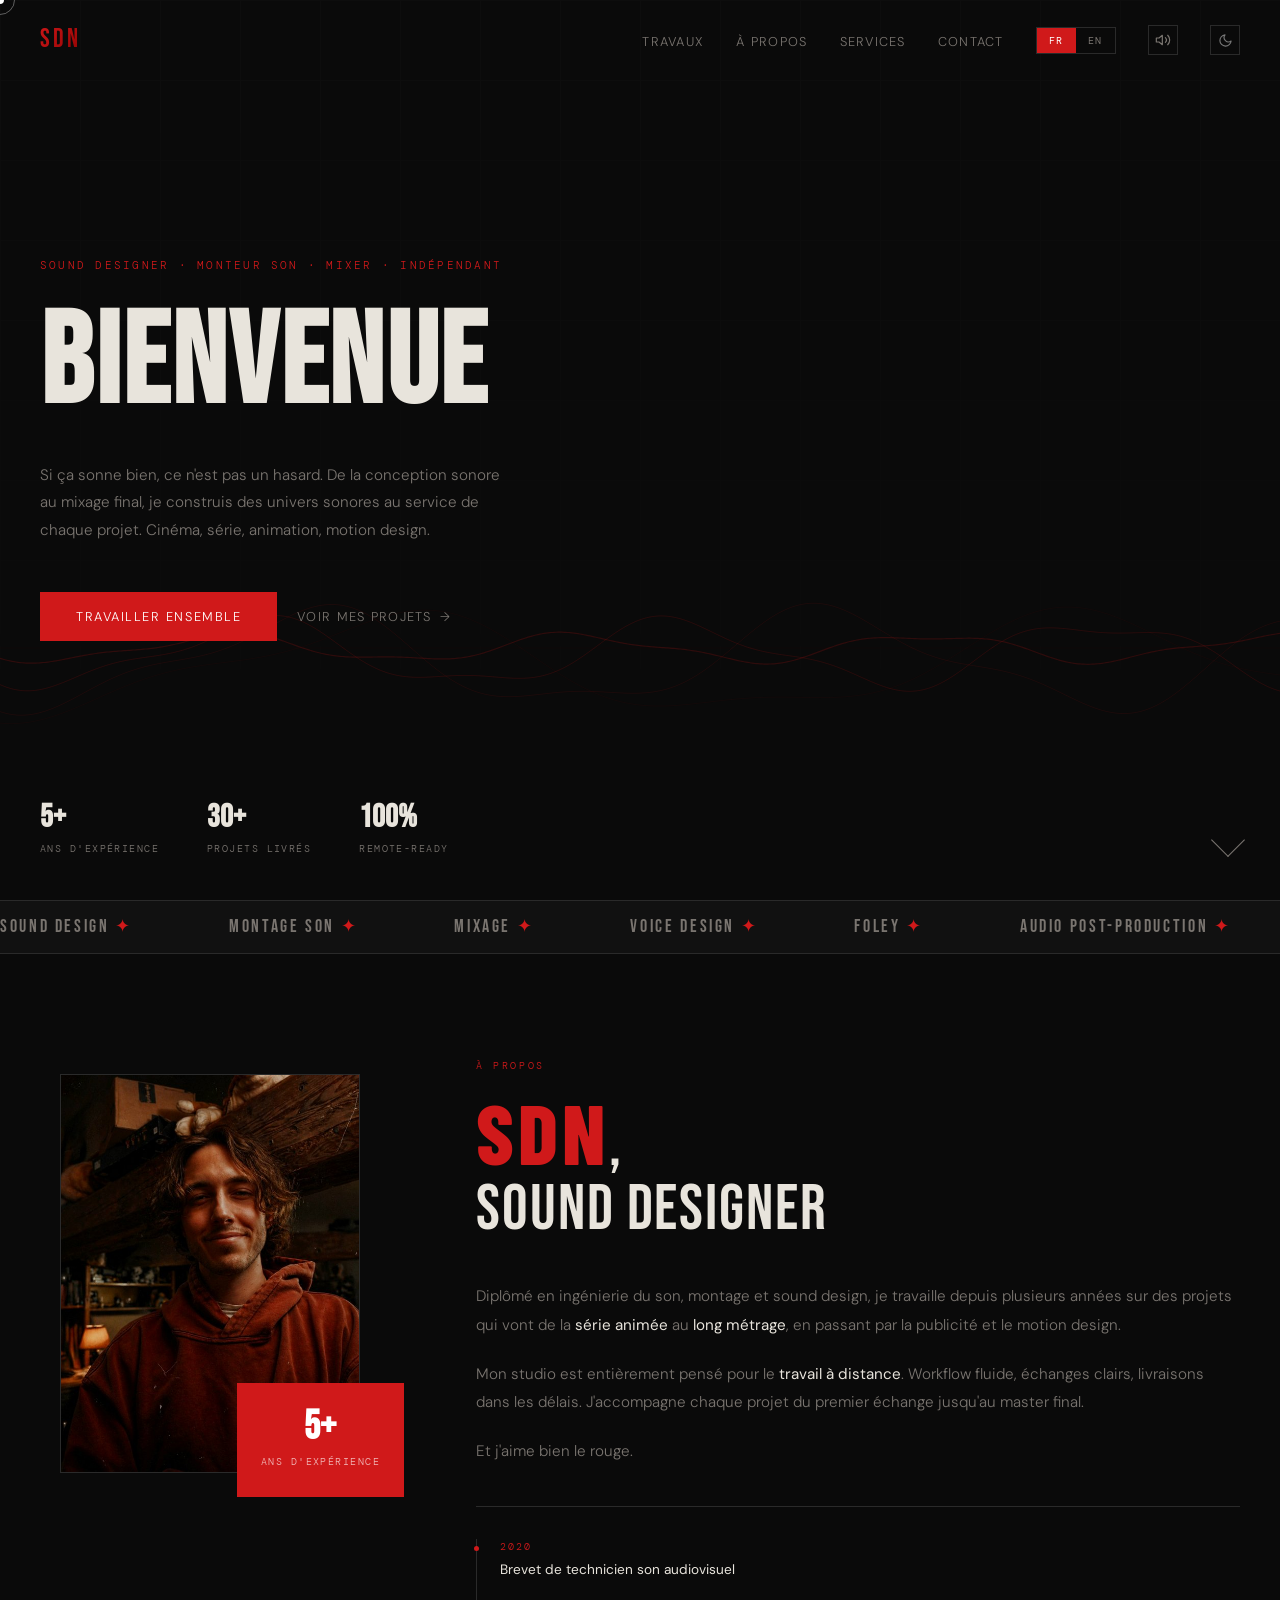
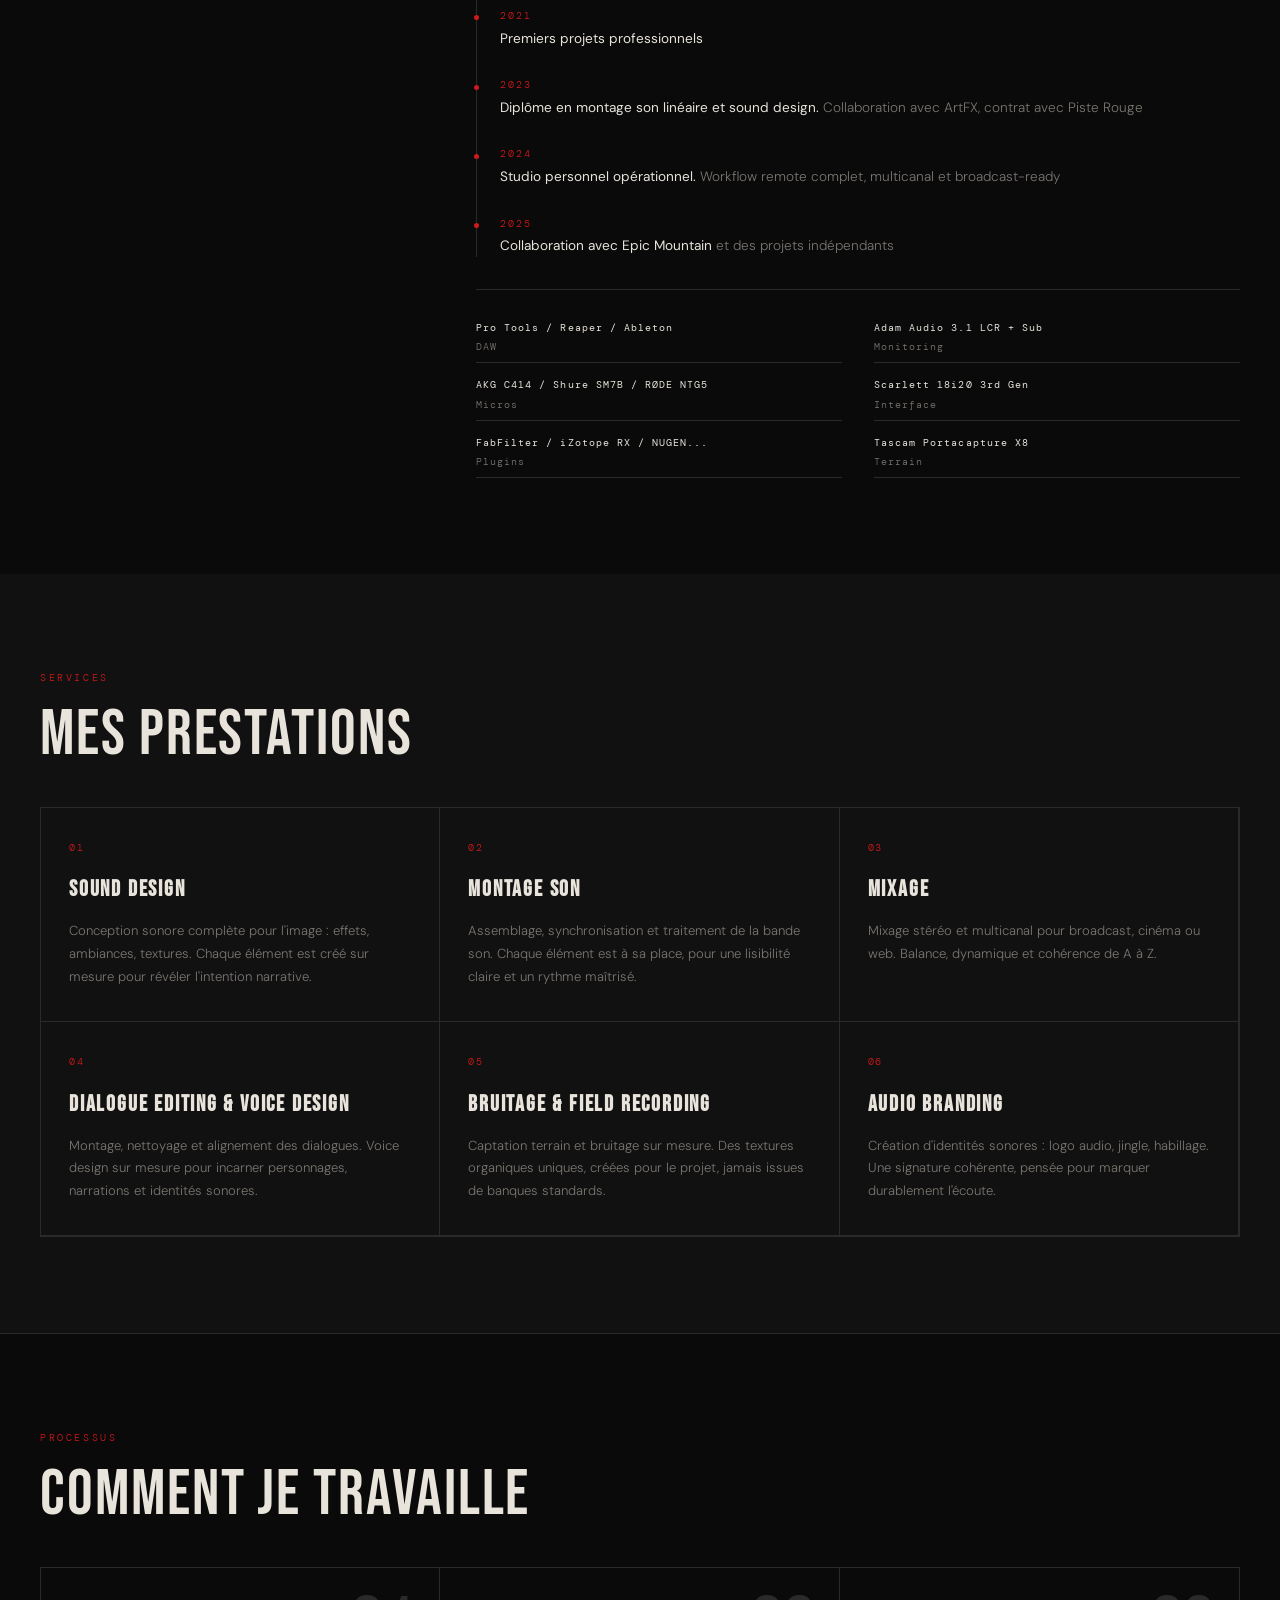
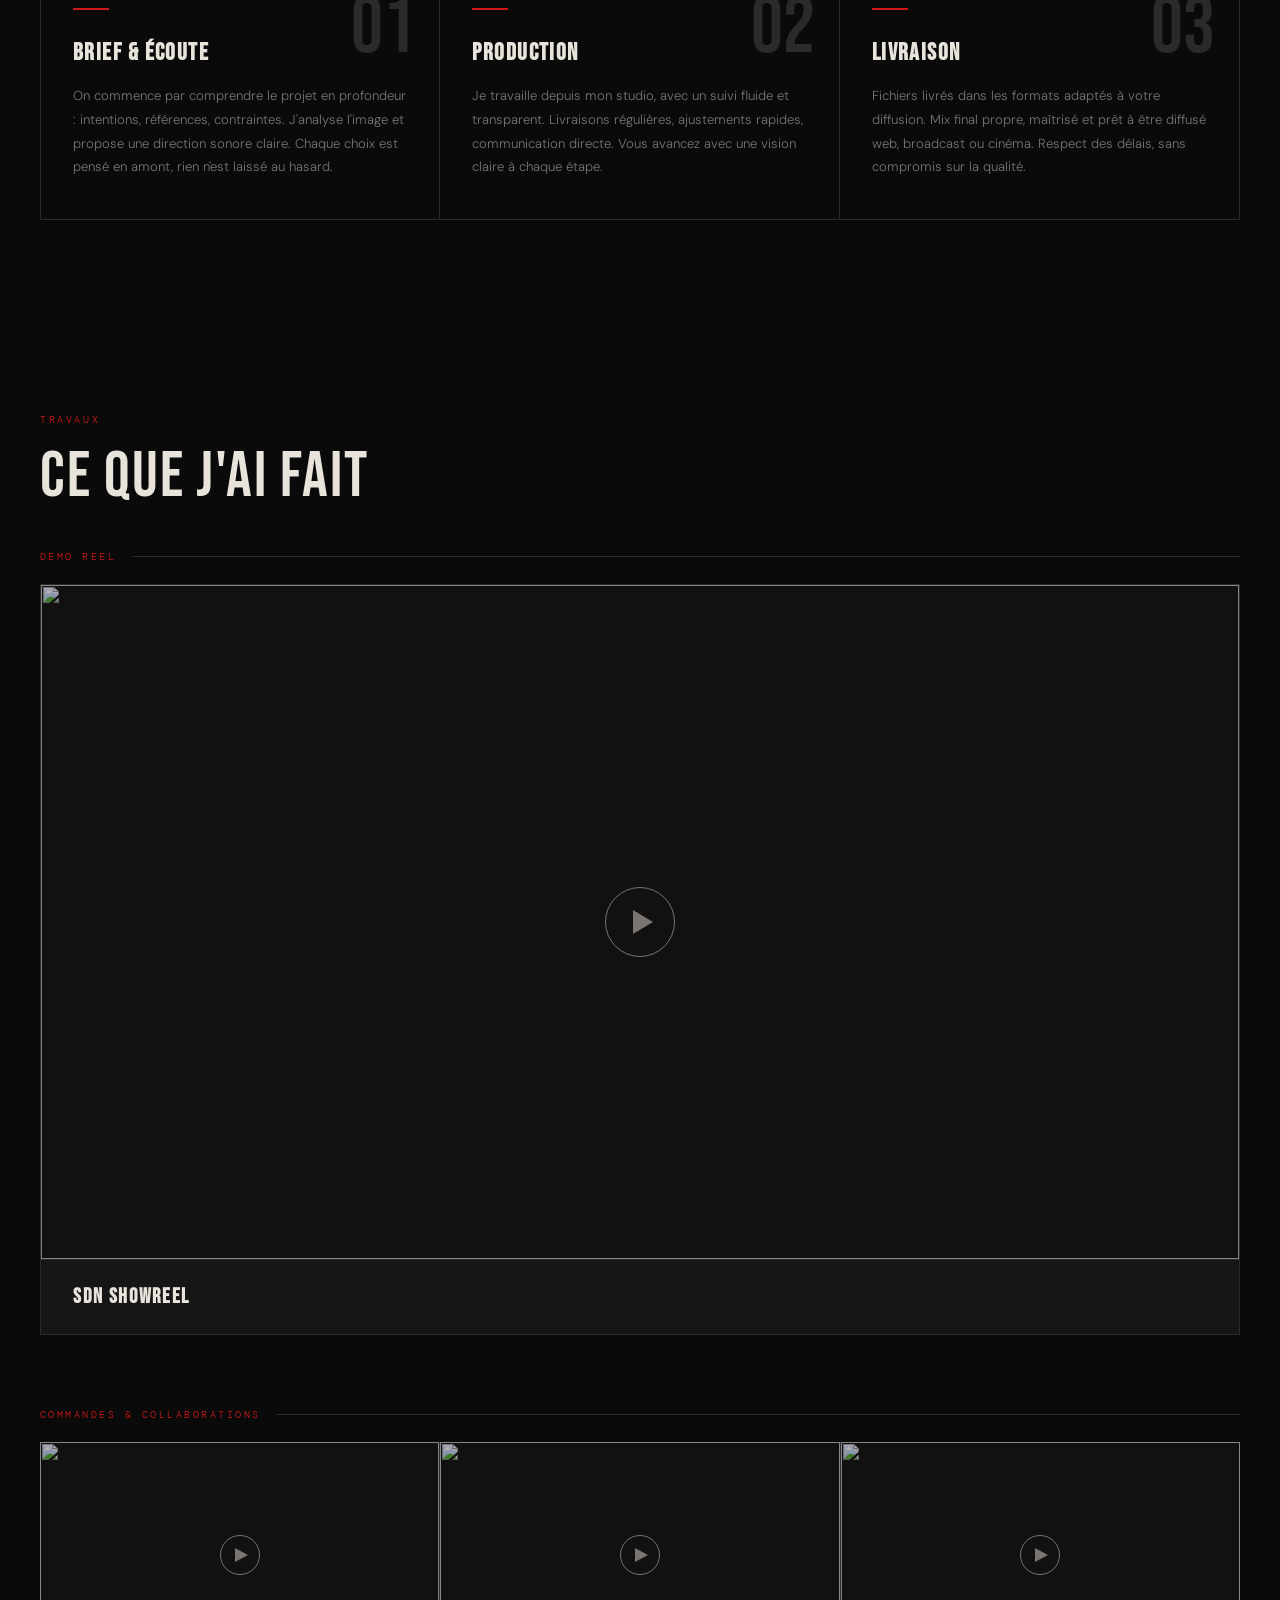
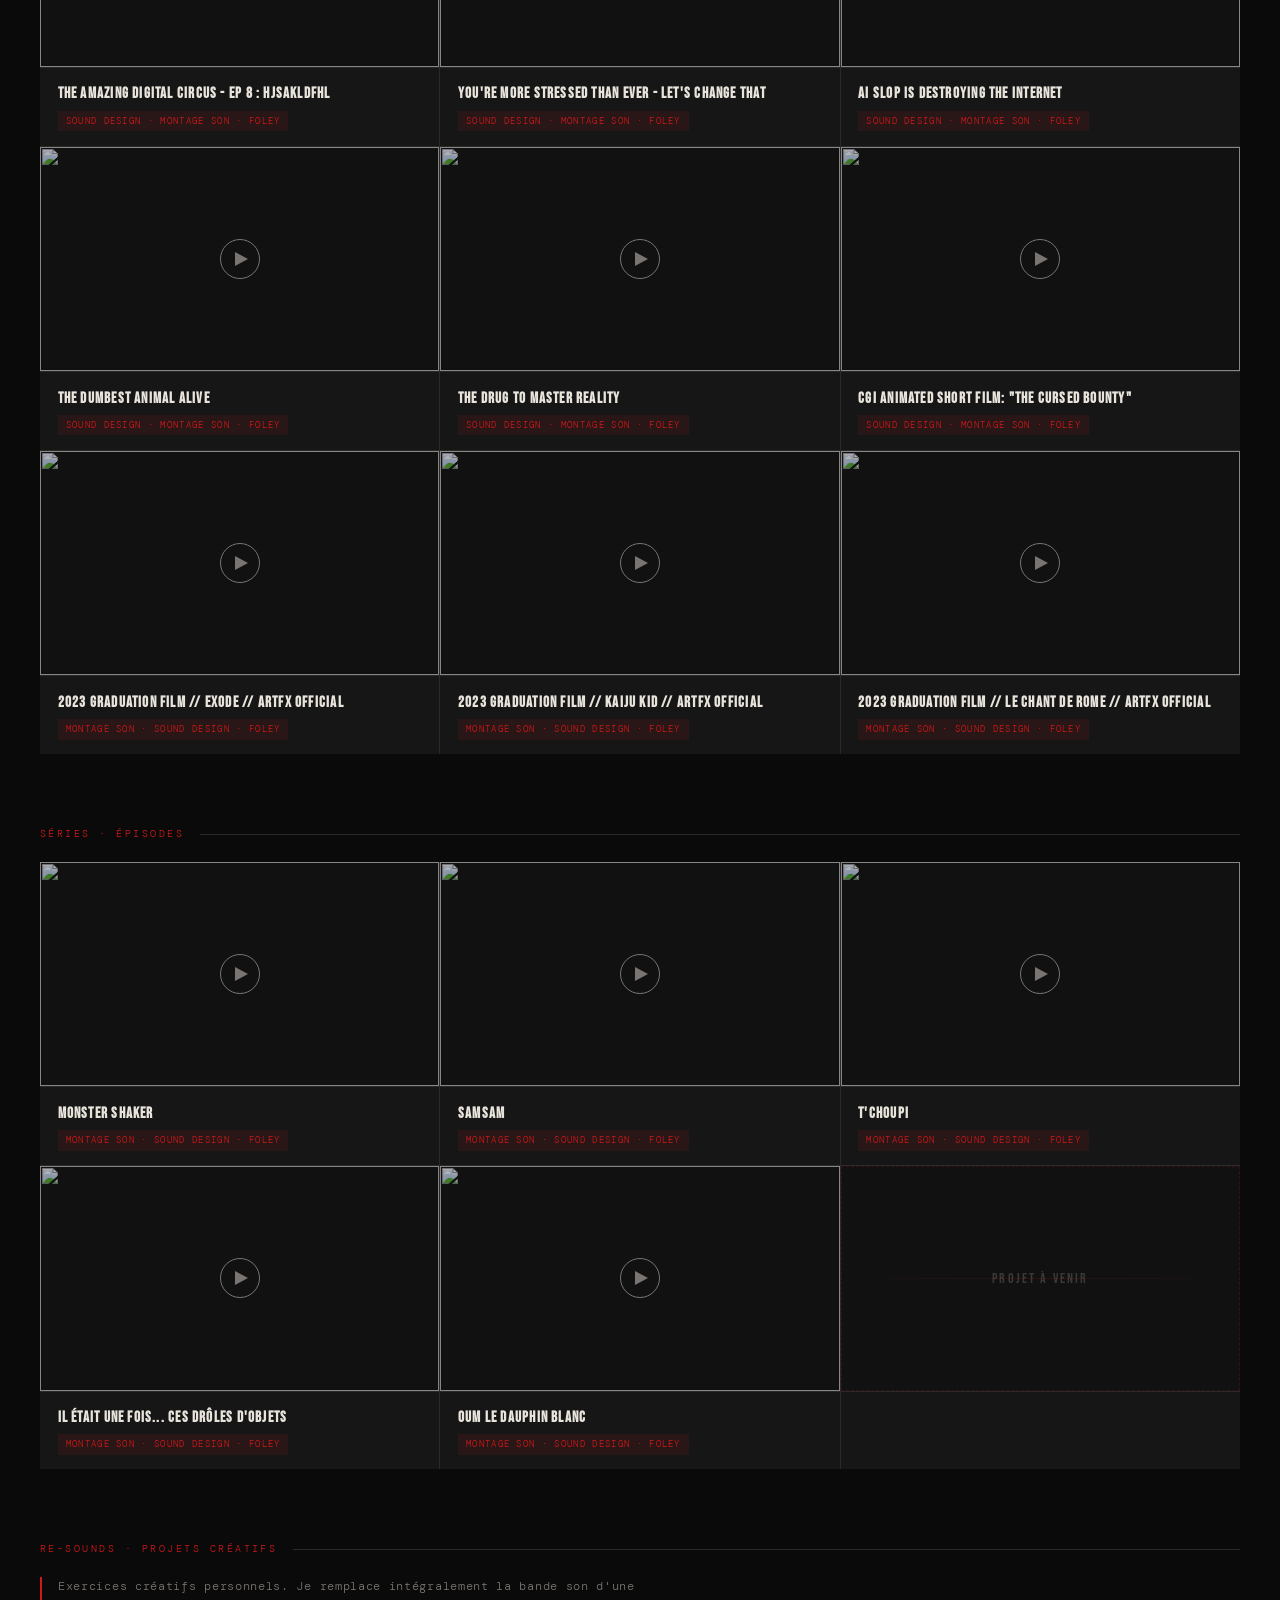
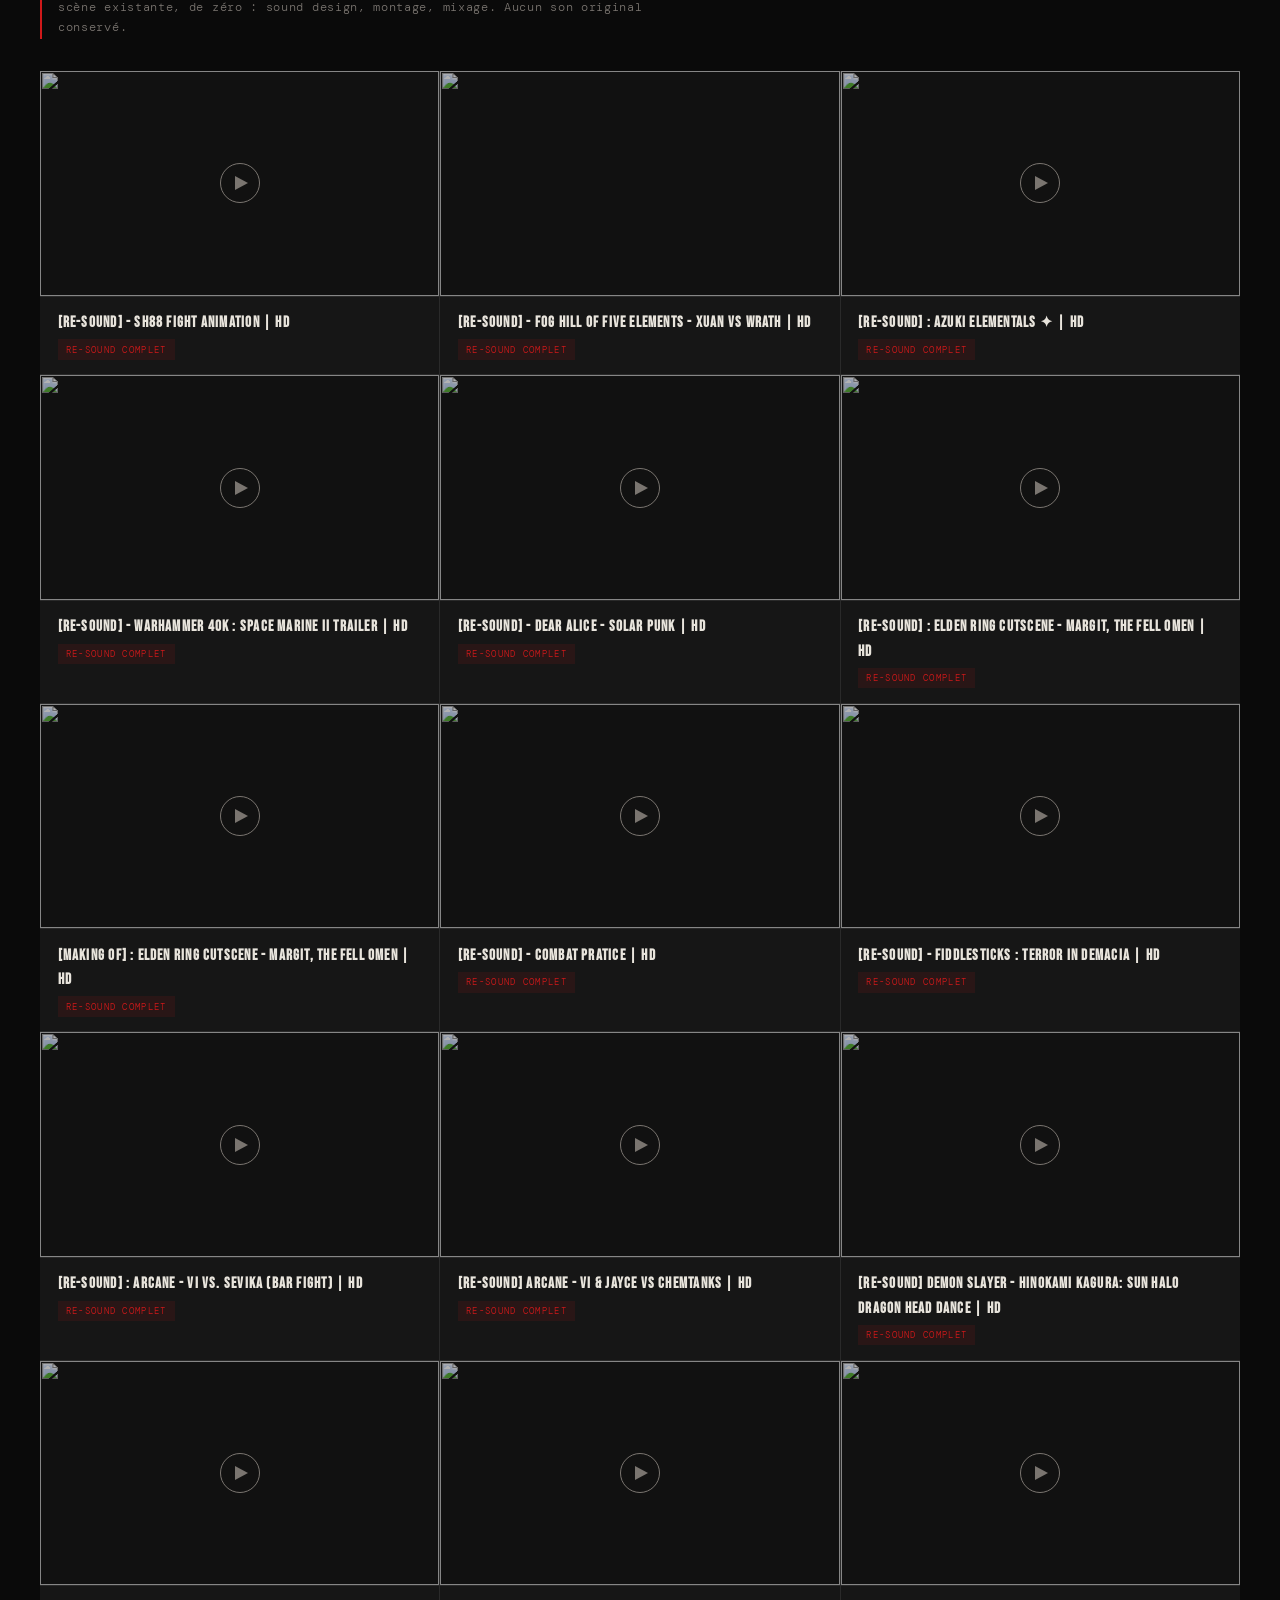
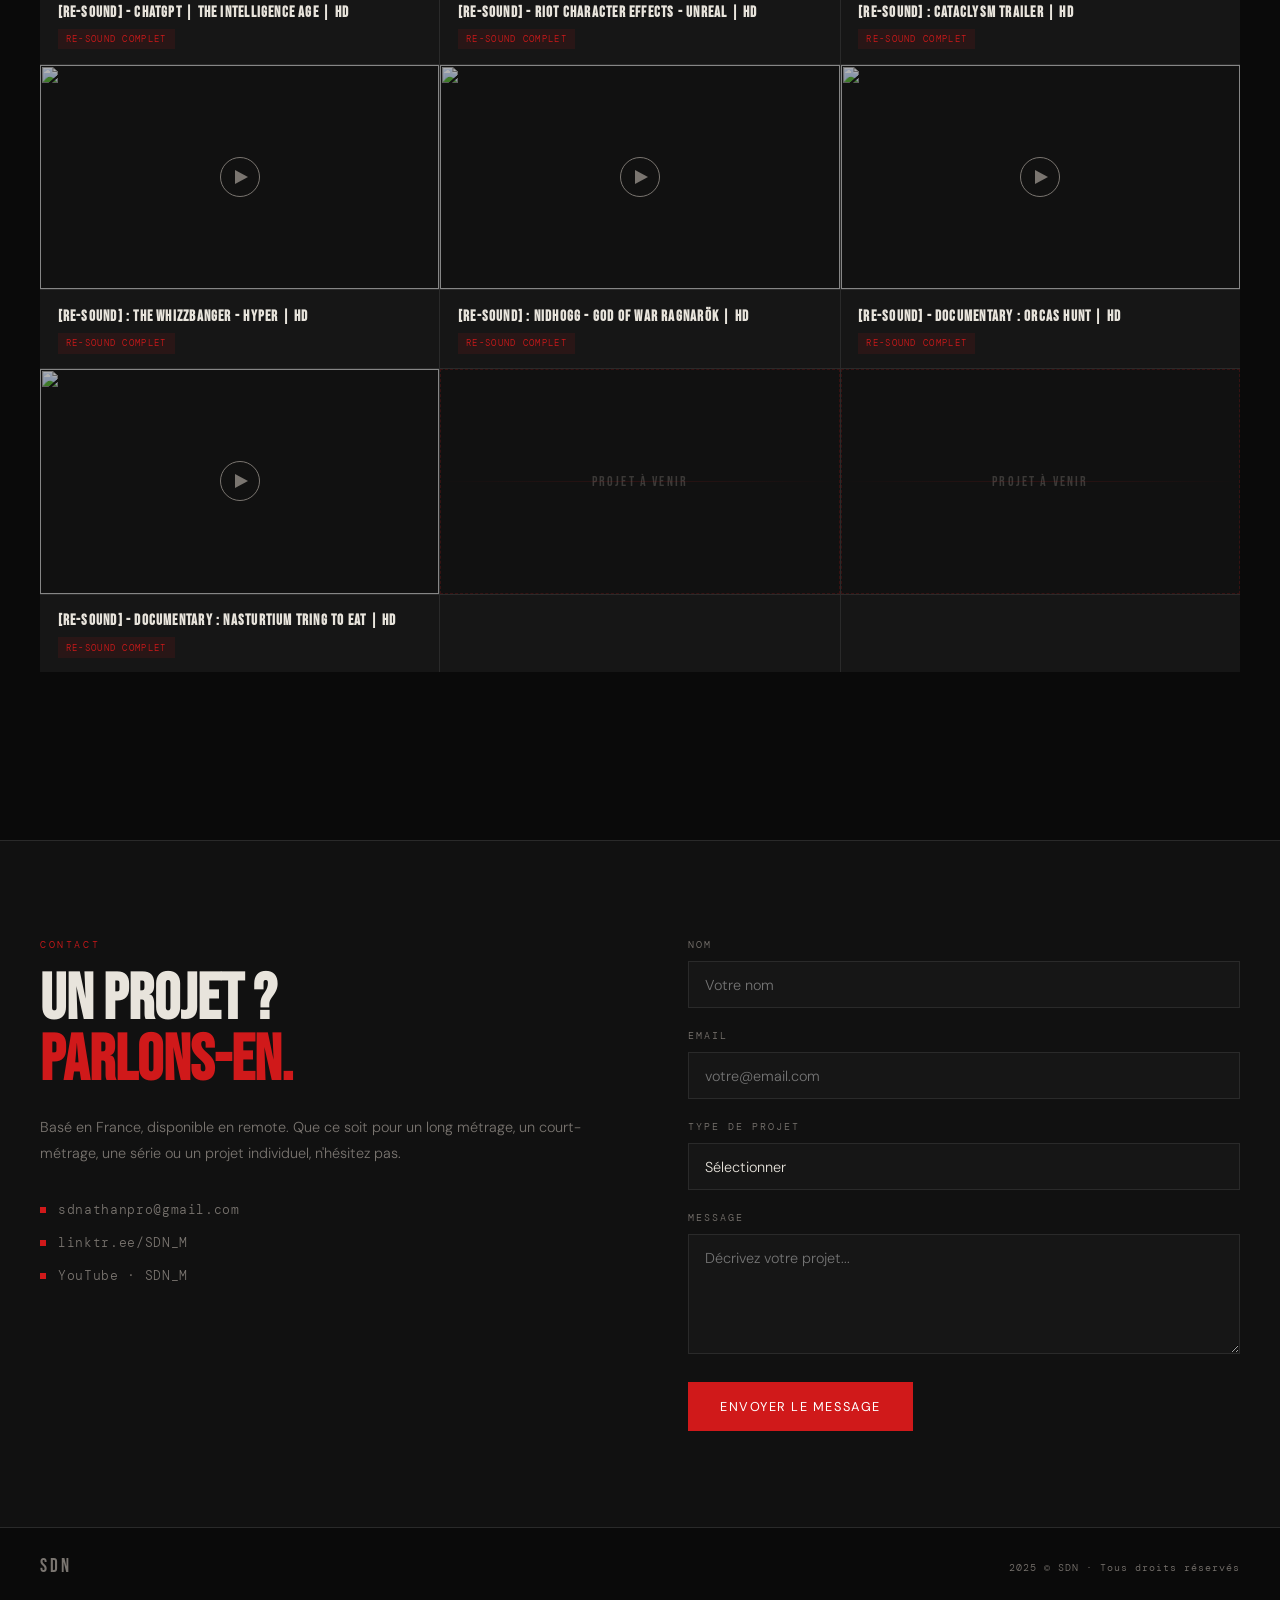
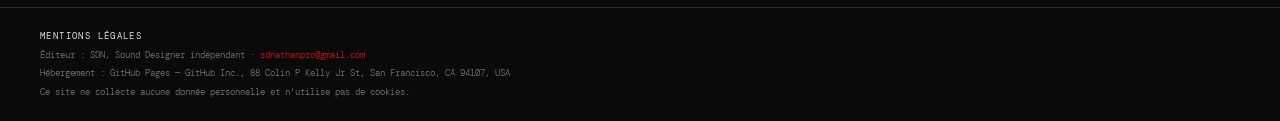
==== index.html @ 3be6f071 "Add files via upload" ====
<!DOCTYPE html>
<html lang="fr">
<head>
<meta charset="UTF-8">
<link rel="icon" type="image/png" href="[data-uri]">
<link rel="canonical" href="https://sdnprod.com">
<meta name="viewport" content="width=device-width, initial-scale=1.0">
<title>SDN Sound Designer</title>
<meta name="description" content="SDN Sound Designer indépendant. Sound design, montage son, mixage et voice design pour cinéma, série, animation et motion design. Remote-ready.">
<meta name="keywords" content="sound designer, sound designer, montage son, mixage, voice design, bruitage, foley, freelance, indépendant, cinéma, animation, série">
<meta property="og:title" content="SDN Sound Designer">
<meta property="og:description" content="Designing the unseen. Sound design, montage son et mixage au service de chaque projet.">
<meta property="og:image" content="[data-uri]">
<meta property="og:url" content="https://www.sdnprod.com">
<meta property="og:type" content="website">
<meta name="twitter:card" content="summary">
<meta name="twitter:title" content="SDN Sound Designer">
<meta name="twitter:description" content="Designing the unseen. Sound design, montage son et mixage au service de chaque projet.">
<link href="https://fonts.googleapis.com/css2?family=Bebas+Neue&family=DM+Sans:ital,wght@0,300;0,400;0,500;1,300&family=DM+Mono:wght@300&family=Barlow+Condensed:wght@800&display=swap" rel="stylesheet">
<style>
*{margin:0;padding:0;box-sizing:border-box}
:root{--red:#D0191A;--red-hover:#a81315;--black:#0A0A0A;--off-black:#111111;--card:#161616;--border:#2a2a2a;--text:#E8E4DC;--muted:#7a7570}
body.light-mode{--black:#E8E5DF;--off-black:#DEDAD3;--card:#D4D0C9;--border:#B8B4AC;--text:#1a1a1a;--muted:#7a7570}
body.light-mode nav{background:rgba(232,229,223,0.92)}
body.light-mode nav.scrolled{background:rgba(232,229,223,0.98)}
body.light-mode .hero-grid{opacity:0.12}
body.light-mode #cursor{background:#1a1a1a}
body.light-mode #cursor-ring{border-color:rgba(0,0,0,0.25)}
#theme-btn{background:none;border:0.5px solid var(--border);color:var(--muted);width:30px;height:30px;display:flex;align-items:center;justify-content:center;cursor:none;transition:all 0.2s;padding:0}
#theme-btn:hover{border-color:var(--red);color:var(--text)}
html{font-size:16px;scroll-behavior:smooth}
body{background:var(--black);color:var(--text);font-family:'DM Sans',sans-serif;font-weight:300;line-height:1.6;overflow-x:hidden;cursor:none}

#back-top{position:fixed;bottom:2rem;right:2rem;width:42px;height:42px;background:var(--red);border:none;cursor:none;display:flex;align-items:center;justify-content:center;z-index:200;opacity:0;pointer-events:none;transition:opacity 0.3s ease}
#back-top.visible{opacity:1;pointer-events:all}
#back-top::after{content:'';border-left:7px solid transparent;border-right:7px solid transparent;border-bottom:10px solid #fff;display:block}
#cursor{position:fixed;width:8px;height:8px;background:#fff;border-radius:50%;pointer-events:none;z-index:9999;transform:translate(-50%,-50%);transition:width 0.2s,height 0.2s}
#cursor-ring{position:fixed;width:30px;height:30px;border:1px solid rgba(255,255,255,0.35);border-radius:50%;pointer-events:none;z-index:9998;transform:translate(-50%,-50%);transition:width 0.25s,height 0.25s,border-color 0.2s}
body.cursor-hover #cursor{width:5px;height:5px}
body.cursor-hover #cursor-ring{width:42px;height:42px;border-color:rgba(255,255,255,0.6)}
a,button{cursor:none}

nav{position:fixed;top:0;left:0;right:0;z-index:100;display:flex;justify-content:space-between;align-items:center;padding:1.25rem 2.5rem;border-bottom:0.5px solid transparent;transition:all 0.4s ease}
nav.scrolled{background:rgba(10,10,10,0.95);border-bottom-color:var(--border)}
.nav-logo{font-family:'Bebas Neue',sans-serif;font-size:1.6rem;letter-spacing:0.12em;background:linear-gradient(135deg,#D0191A 0%,#8B0000 100%);-webkit-background-clip:text;-webkit-text-fill-color:transparent;background-clip:text}
.nav-right{display:flex;align-items:center;gap:2rem}
.nav-links{display:flex;gap:2rem;list-style:none}
.nav-links a{color:var(--muted);text-decoration:none;font-size:0.8rem;letter-spacing:0.1em;text-transform:uppercase;transition:color 0.2s}
.nav-links a:hover{color:var(--red)}
.hamburger{display:none;flex-direction:column;justify-content:center;gap:5px;background:none;border:none;cursor:none;padding:4px;width:28px;height:28px}
.hamburger span{display:block;width:100%;height:1.5px;background:var(--muted);transition:all 0.25s ease}
.hamburger.open span:nth-child(1){transform:translateY(6.5px) rotate(45deg);background:var(--red)}
.hamburger.open span:nth-child(2){opacity:0}
.hamburger.open span:nth-child(3){transform:translateY(-6.5px) rotate(-45deg);background:var(--red)}
.mobile-menu{display:none;position:fixed;top:0;left:0;right:0;bottom:0;background:rgba(10,10,10,0.98);z-index:99;flex-direction:column;align-items:center;justify-content:center;gap:2.5rem}
.mobile-menu.open{display:flex}
.mobile-menu a{font-family:'Bebas Neue',sans-serif;font-size:2.5rem;letter-spacing:0.1em;color:var(--muted);text-decoration:none;transition:color 0.2s}
.mobile-menu a:hover{color:var(--red)}
.mobile-menu-lang{display:flex;gap:1rem;margin-top:1rem}
.mobile-menu-lang button{background:none;border:0.5px solid var(--border);color:var(--muted);font-family:'DM Mono',monospace;font-size:0.75rem;letter-spacing:0.15em;padding:0.5rem 1rem;cursor:none;text-transform:uppercase}
.mobile-menu-lang button.active{background:var(--red);color:#fff;border-color:var(--red)}
.lang-switch{display:flex;align-items:center;border:0.5px solid var(--border);overflow:hidden}
.lang-btn{background:none;border:none;color:var(--muted);font-family:'DM Mono',monospace;font-size:0.65rem;letter-spacing:0.15em;padding:0.4rem 0.75rem;cursor:none;transition:all 0.2s;text-transform:uppercase}
.lang-btn.active{background:var(--red);color:#fff}
.lang-btn:not(.active):hover{color:var(--text)}
#ambient-btn{background:none;border:0.5px solid var(--border);color:var(--muted);font-size:0.75rem;width:30px;height:30px;display:flex;align-items:center;justify-content:center;cursor:none;transition:all 0.2s;padding:0;position:relative}
#ambient-btn:hover{border-color:var(--red);color:var(--text)}
#ambient-btn.active{border-color:var(--red);color:var(--red)}
#ambient-btn.active #ambient-icon{animation:pulse-icon 1.8s ease-in-out infinite}
#mute-btn{background:none;border:0.5px solid var(--border);color:var(--muted);font-size:0.7rem;width:30px;height:30px;display:flex;align-items:center;justify-content:center;cursor:none;transition:all 0.2s;padding:0}
#mute-btn:hover{border-color:var(--red);color:var(--text)}
#mute-btn.muted{border-color:var(--red);color:var(--red);background:rgba(208,25,26,0.08)}
@keyframes pulse-icon{0%,100%{opacity:1}50%{opacity:0.4}}

.hero{min-height:100vh;display:grid;grid-template-rows:1fr auto;padding:0 2.5rem;position:relative;overflow:hidden}
.hero-content{display:flex;flex-direction:column;justify-content:center;padding-top:6rem;position:relative;z-index:2}
.hero-tag{font-family:'DM Mono',monospace;font-size:0.7rem;letter-spacing:0.2em;color:var(--red);text-transform:uppercase;margin-bottom:2rem}
.hero h1{font-family:'Bebas Neue',sans-serif;font-size:clamp(5rem,10vw,9.5rem);line-height:0.9;letter-spacing:0.02em;margin-bottom:2.5rem}
.hero h1 em{color:var(--red);font-style:normal}
.hero-sub{max-width:480px;color:var(--muted);font-size:0.95rem;line-height:1.8;margin-bottom:3rem}
.hero-cta{display:flex;gap:1.25rem;align-items:center}
.btn-primary{background:var(--red);color:#fff;padding:0.9rem 2.25rem;font-family:'DM Sans',sans-serif;font-size:0.8rem;letter-spacing:0.12em;text-transform:uppercase;text-decoration:none;border:none;cursor:none;transition:background 0.2s}
.btn-primary:hover{background:var(--red-hover)}
.btn-ghost{color:var(--muted);font-size:0.8rem;letter-spacing:0.1em;text-transform:uppercase;text-decoration:none;display:flex;align-items:center;gap:0.5rem;transition:color 0.2s}
.btn-ghost:hover{color:var(--text)}
.btn-ghost::after{content:'→'}
.hero-bottom{display:flex;justify-content:space-between;align-items:flex-end;padding-bottom:2.5rem;position:relative;z-index:2}
.hero-scroll-arrow{width:24px;height:24px;border-right:1.5px solid var(--muted);border-bottom:1.5px solid var(--muted);transform:rotate(45deg);cursor:none;animation:bounce-arrow 1.6s ease-in-out infinite;margin-bottom:0.5rem}
@keyframes bounce-arrow{0%,100%{transform:rotate(45deg) translateY(0);opacity:0.4}50%{transform:rotate(45deg) translateY(6px);opacity:1}}
.hero-stats{display:flex;gap:3rem}
.hero-stat strong{display:block;font-family:'Bebas Neue',sans-serif;font-size:2rem;color:var(--text);line-height:1}
.hero-stat span{font-family:'DM Mono',monospace;font-size:0.6rem;color:var(--muted);letter-spacing:0.15em;text-transform:uppercase}
#hero-canvas{position:absolute;inset:0;width:100%;height:100%;z-index:1;opacity:1;pointer-events:none}
.hero-grid{position:absolute;inset:0;background-image:linear-gradient(var(--border) 1px,transparent 1px),linear-gradient(90deg,var(--border) 1px,transparent 1px);background-size:80px 80px;opacity:0.18;pointer-events:none;-webkit-mask-image:linear-gradient(to bottom,rgba(0,0,0,0.6) 0%,rgba(0,0,0,0.3) 50%,transparent 100%);mask-image:linear-gradient(to bottom,rgba(0,0,0,0.6) 0%,rgba(0,0,0,0.3) 50%,transparent 100%);z-index:0}

.marquee-wrap{overflow:hidden;border-top:0.5px solid var(--border);border-bottom:0.5px solid var(--border);padding:0.75rem 0;background:var(--off-black)}
.marquee-inner{display:flex;gap:3rem;animation:marquee 22s linear infinite;width:max-content}
.marquee-item{font-family:'Bebas Neue',sans-serif;font-size:1.1rem;letter-spacing:0.15em;color:var(--muted);white-space:nowrap}
.marquee-item span{color:var(--red);margin-right:3rem}
@keyframes marquee{from{transform:translateX(0)}to{transform:translateX(-50%)}}

section{padding:6rem 2.5rem}
.section-label{font-family:'DM Mono',monospace;font-size:0.65rem;letter-spacing:0.25em;color:var(--red);text-transform:uppercase;margin-bottom:1rem}
.section-title{font-family:'Bebas Neue',sans-serif;font-size:clamp(2.5rem,5vw,4.5rem);line-height:1;letter-spacing:0.03em;margin-bottom:2.5rem}

.about{display:grid;grid-template-columns:340px 1fr;gap:6rem;align-items:start}
.about-visual{order:-1}
.about-visual{position:relative;padding-top:1.5rem}
.about-img-frame{width:100%;aspect-ratio:3/4;background:var(--card);border:0.5px solid var(--border);position:relative;overflow:hidden}
.about-img-placeholder{position:absolute;inset:0;display:flex;flex-direction:column;align-items:center;justify-content:center;gap:1rem}
.waveform{display:flex;align-items:center;justify-content:center;gap:3px;height:80px}
.waveform-bar{width:3px;background:var(--red);border-radius:2px;animation:wave 1.2s ease-in-out infinite}
.waveform-bar:nth-child(2){animation-delay:.1s;height:40%}.waveform-bar:nth-child(3){animation-delay:.2s;height:80%}.waveform-bar:nth-child(4){animation-delay:.3s;height:60%}.waveform-bar:nth-child(5){animation-delay:.4s;height:100%}.waveform-bar:nth-child(6){animation-delay:.5s;height:70%}.waveform-bar:nth-child(7){animation-delay:.6s;height:45%}.waveform-bar:nth-child(8){animation-delay:.7s;height:85%}.waveform-bar:nth-child(9){animation-delay:.8s;height:55%}.waveform-bar:nth-child(10){animation-delay:.9s;height:30%}
@keyframes wave{0%,100%{transform:scaleY(0.4)}50%{transform:scaleY(1)}}
.about-badge{position:absolute;bottom:-1.5rem;right:-1.5rem;background:var(--red);padding:1.5rem;text-align:center}
.about-badge strong{display:block;font-family:'Bebas Neue',sans-serif;font-size:2.5rem;line-height:1;color:#fff}
.about-badge small{font-family:'DM Mono',monospace;font-size:0.6rem;letter-spacing:0.15em;color:rgba(255,255,255,0.7);text-transform:uppercase}
.about-text{padding-top:0.5rem}
.about-text p{color:var(--muted);font-size:0.95rem;line-height:1.9;margin-bottom:1.25rem}
.about-text p strong{color:var(--text);font-weight:400}
.timeline{margin-top:2.5rem;border-top:0.5px solid var(--border);padding-top:2rem;position:relative;padding-left:1.5rem}
.timeline::before{content:'';position:absolute;left:0;top:2rem;bottom:0;width:0.5px;background:var(--border)}
.timeline-item{position:relative;margin-bottom:1.75rem}
.timeline-item::before{content:'';position:absolute;left:-1.5rem;top:0.45rem;width:5px;height:5px;background:var(--red);border-radius:50%;transform:translateX(-2px)}
.timeline-year{font-family:'DM Mono',monospace;font-size:0.6rem;letter-spacing:0.2em;color:var(--red);text-transform:uppercase;margin-bottom:0.25rem}
.timeline-desc{font-size:0.85rem;color:var(--muted);line-height:1.6}
.timeline-desc strong{color:var(--text);font-weight:400}
.about-specs{margin-top:2rem;border-top:0.5px solid var(--border);padding-top:1.5rem;display:grid;grid-template-columns:1fr 1fr;gap:0.5rem 2rem}
.spec-item{font-family:'DM Mono',monospace;font-size:0.65rem;color:var(--muted);letter-spacing:0.1em;padding:0.4rem 0;border-bottom:0.5px solid var(--border)}
.spec-item strong{display:block;color:var(--text);font-weight:400;margin-bottom:0.15rem}

.services-section{background:var(--off-black)}
.services-intro{font-family:'Bebas Neue',sans-serif;font-size:clamp(2rem,4vw,3.5rem);letter-spacing:0.05em;color:var(--red);opacity:0.7;margin-bottom:2.5rem;line-height:1}
.services-grid{display:grid;grid-template-columns:repeat(3,1fr);gap:0;border:0.5px solid var(--border)}
.service-card{padding:2rem 1.75rem;border-right:0.5px solid var(--border);border-bottom:0.5px solid var(--border);transition:background 0.25s;position:relative;overflow:hidden}
.service-card::before{content:'';position:absolute;left:0;top:0;bottom:0;width:3px;background:var(--red);transform:scaleY(0);transition:transform 0.3s;transform-origin:bottom}
.service-card:hover{background:rgba(208,25,26,0.04)}
.service-card:hover::before{transform:scaleY(1)}
.service-num{font-family:'DM Mono',monospace;font-size:0.65rem;color:var(--red);letter-spacing:0.15em;margin-bottom:1rem}
.service-card h3{font-family:'Bebas Neue',sans-serif;font-size:1.4rem;letter-spacing:0.08em;margin-bottom:0.75rem;color:var(--text)}
.service-card p{font-size:0.82rem;color:var(--muted);line-height:1.75}

/* WORKS */
.works-section{padding:6rem 2.5rem}
.cat-label{font-family:'DM Mono',monospace;font-size:0.62rem;letter-spacing:0.25em;color:var(--muted);text-transform:uppercase;margin-bottom:1.25rem;display:flex;align-items:center;gap:1rem}
.cat-label::after{content:'';flex:1;height:0.5px;background:var(--border)}
.cat-label span{color:var(--red)}

.demo-reel-wrap{margin-bottom:4.5rem}
.demo-reel-card{width:100%;border:0.5px solid var(--border);overflow:hidden;background:var(--card);cursor:none;position:relative;transition:border-color 0.25s}
.demo-reel-card:hover{border-color:var(--red)}
.demo-reel-thumb{aspect-ratio:16/9;background:var(--off-black);display:flex;align-items:center;justify-content:center;position:relative;overflow:hidden}
.play-icon-lg{width:70px;height:70px;border:1.5px solid var(--muted);border-radius:50%;display:flex;align-items:center;justify-content:center;transition:all 0.25s;position:relative;z-index:2}
.play-icon-lg::after{content:'';border-left:20px solid var(--muted);border-top:12px solid transparent;border-bottom:12px solid transparent;margin-left:6px;transition:border-left-color 0.25s}
.demo-reel-card:hover .play-icon-lg{border-color:var(--red)}
.demo-reel-card:hover .play-icon-lg::after{border-left-color:var(--red)}
.demo-reel-info{padding:1.25rem 2rem;border-top:0.5px solid var(--border);display:flex;justify-content:space-between;align-items:center}
.demo-reel-info h4{font-family:'Bebas Neue',sans-serif;font-size:1.3rem;letter-spacing:0.08em}
.demo-tag{font-family:'DM Mono',monospace;font-size:0.58rem;letter-spacing:0.15em;color:var(--red);text-transform:uppercase;background:rgba(208,25,26,0.1);padding:0.3rem 0.7rem}

.work-hover-overlay{position:absolute;inset:0;background:rgba(10,10,10,0.78);display:flex;flex-direction:column;justify-content:flex-end;padding:1.5rem;opacity:0;transition:opacity 0.3s ease;z-index:1;pointer-events:none}
.demo-reel-card:hover .work-hover-overlay,.work-card:hover .work-hover-overlay{opacity:1}
.work-hover-desc{font-size:0.8rem;color:rgba(232,228,220,0.85);line-height:1.6;max-width:560px}
.work-hover-tag{font-family:'DM Mono',monospace;font-size:0.58rem;letter-spacing:0.2em;color:var(--red);text-transform:uppercase;margin-bottom:0.4rem}

.works-cat-wrap{margin-bottom:4.5rem}
.works-grid-3{display:grid;grid-template-columns:repeat(3,1fr);gap:1px;background:var(--border)}
.work-card{background:var(--card);overflow:hidden;cursor:none;position:relative;transition:background 0.2s}
.work-card:hover{background:#1b1b1b}
.work-thumb{aspect-ratio:16/9;background:var(--off-black);display:flex;align-items:center;justify-content:center;position:relative;overflow:hidden}
.play-icon{width:40px;height:40px;border:1.5px solid var(--muted);border-radius:50%;display:flex;align-items:center;justify-content:center;transition:all 0.2s;position:relative;z-index:2}
.play-icon::after{content:'';border-left:13px solid var(--muted);border-top:7px solid transparent;border-bottom:7px solid transparent;margin-left:3px;transition:border-left-color 0.2s}
.work-card:hover .play-icon{border-color:var(--red)}
.work-card:hover .play-icon::after{border-left-color:var(--red)}
.work-info{padding:0.9rem 1.1rem;border-top:0.5px solid var(--border)}
.work-info h4{font-family:'Bebas Neue',sans-serif;font-size:0.95rem;letter-spacing:0.08em;margin-bottom:0.25rem;color:var(--text)}
.work-meta{display:flex;gap:0.5rem;align-items:center;flex-wrap:wrap}
.work-type{font-family:'DM Mono',monospace;font-size:0.55rem;letter-spacing:0.15em;color:var(--red);text-transform:uppercase;background:rgba(208,25,26,0.1);padding:0.2rem 0.5rem}
.work-client{font-family:'DM Mono',monospace;font-size:0.55rem;color:var(--muted);letter-spacing:0.1em}

.work-slot-empty .work-thumb{opacity:1;background:var(--off-black)}
.work-slot-empty-inner{width:100%;height:100%;display:flex;flex-direction:column;align-items:center;justify-content:center;gap:0.6rem;position:relative;overflow:hidden}
.work-slot-empty-inner::before{content:'';position:absolute;inset:0;border:0.5px dashed rgba(208,25,26,0.2)}
.work-slot-empty-inner::after{content:'';position:absolute;top:50%;left:0;right:0;height:0.5px;background:linear-gradient(90deg,transparent,rgba(208,25,26,0.15),transparent)}
.slot-plus{font-family:'DM Mono',monospace;font-size:0.55rem;letter-spacing:0.25em;color:var(--red);text-transform:uppercase;opacity:0.6}
.slot-label{font-family:'Bebas Neue',sans-serif;font-size:0.9rem;letter-spacing:0.15em;color:var(--muted);opacity:0.4}
.work-slot-empty .work-info h4{color:var(--muted);font-size:0.7rem;font-family:'DM Mono',monospace;font-weight:300;letter-spacing:0.12em;opacity:0.5}

.process-section{background:var(--black);border-top:0.5px solid var(--border)}
.process-grid{display:grid;grid-template-columns:repeat(3,1fr);gap:0;border:0.5px solid var(--border);margin-top:0.5rem}
.process-step{padding:2.5rem 2rem;border-right:0.5px solid var(--border);position:relative}
.process-step:last-child{border-right:none}
.process-num{font-family:'Bebas Neue',sans-serif;font-size:5rem;line-height:1;color:var(--border);position:absolute;top:1.25rem;right:1.5rem;user-select:none}
.process-icon{width:36px;height:2px;background:var(--red);margin-bottom:1.5rem}
.process-step h3{font-family:'Bebas Neue',sans-serif;font-size:1.5rem;letter-spacing:0.06em;margin-bottom:0.75rem;color:var(--text)}
.process-step p{font-size:0.82rem;color:var(--muted);line-height:1.8}

.contact-inner{display:grid;grid-template-columns:1fr 1fr;gap:6rem;align-items:start}
.contact-left h2{font-family:'Bebas Neue',sans-serif;font-size:clamp(2.5rem,5vw,4rem);line-height:0.95;margin-bottom:1.5rem}
.contact-left h2 em{color:var(--red);font-style:normal;display:block}
.contact-left p{color:var(--muted);font-size:0.9rem;line-height:1.8;margin-bottom:2rem}
.contact-links{display:flex;flex-direction:column;gap:0.75rem}
.contact-link{display:flex;align-items:center;gap:0.75rem;color:var(--muted);text-decoration:none;font-size:0.82rem;transition:color 0.2s;font-family:'DM Mono',monospace;letter-spacing:0.05em}
.contact-link:hover{color:var(--text)}
.contact-link-dot{width:6px;height:6px;background:var(--red);flex-shrink:0}
.contact-form{display:flex;flex-direction:column;gap:1.25rem}
.form-field{display:flex;flex-direction:column;gap:0.5rem}
.form-field label{font-family:'DM Mono',monospace;font-size:0.62rem;letter-spacing:0.2em;color:var(--muted);text-transform:uppercase}
.form-field input,.form-field textarea,.form-field select{background:var(--card);border:0.5px solid var(--border);color:var(--text);padding:0.85rem 1rem;font-family:'DM Sans',sans-serif;font-size:0.9rem;font-weight:300;outline:none;transition:border-color 0.2s;-webkit-appearance:none;appearance:none}
.form-field input:focus,.form-field textarea:focus,.form-field select:focus{border-color:var(--red)}
.form-field textarea{resize:vertical;min-height:120px}
.form-submit{background:var(--red);color:#fff;border:none;padding:1rem 2rem;font-family:'DM Sans',sans-serif;font-size:0.8rem;letter-spacing:0.12em;text-transform:uppercase;cursor:none;transition:background 0.2s;align-self:flex-start;margin-top:0.5rem}
.form-submit:hover{background:var(--red-hover)}

footer{border-top:0.5px solid var(--border);padding:1.5rem 2.5rem;display:flex;justify-content:space-between;align-items:center}
@keyframes zzz-float{0%,100%{transform:translateY(0) scale(1);opacity:0.5}50%{transform:translateY(-6px) scale(1.15);opacity:1}}
#cat-bubble{position:absolute;bottom:52px;left:50%;transform:translateX(-50%);background:var(--off-black);border:0.5px solid var(--border);padding:0.3rem 0.75rem;font-family:'DM Mono',monospace;font-size:0.65rem;color:var(--red);letter-spacing:0.1em;white-space:nowrap;opacity:0;pointer-events:none;transition:opacity 0.15s}
.footer-logo{font-family:'Bebas Neue',sans-serif;font-size:1.2rem;letter-spacing:0.15em;color:var(--muted)}
.footer-copy{font-family:'DM Mono',monospace;font-size:0.62rem;color:var(--muted);letter-spacing:0.1em}

@media(max-width:768px){
  #cursor,#cursor-ring{display:none}
  body,a,button{cursor:auto}
  nav{padding:1rem 1.25rem}
  .nav-links{display:none}
  .lang-switch{display:none}
  #mute-btn{display:none}
  .hamburger{display:flex}
  .hero,.works-section{padding:0 1.25rem}
  .hero{padding-bottom:0}
  .hero h1{font-size:clamp(3.5rem,14vw,6rem)}
  section{padding:4rem 1.25rem}
  .works-section{padding:4rem 1.25rem}
  .about{grid-template-columns:1fr;gap:3rem}
  .about-badge{bottom:-1rem;right:0}
  .services-grid{grid-template-columns:1fr}
  .works-grid-3{grid-template-columns:1fr 1fr}
  .contact-inner{grid-template-columns:1fr;gap:3rem}
  .process-grid{grid-template-columns:1fr}
  .process-step{border-right:none;border-bottom:0.5px solid var(--border)}
  .hero-stats{gap:1.5rem}
  .demo-reel-thumb{aspect-ratio:16/9}
}
@media(max-width:480px){
  .works-grid-3{grid-template-columns:1fr}
  .about-specs{grid-template-columns:1fr}
  .hero-stats{gap:1rem}
  .hero-stat span{font-size:0.5rem}
}
</style>
</head>
<body>

<div id="cursor"></div>
<div id="cursor-ring"></div>
<button id="back-top" onclick="window.scrollTo({top:0,behavior:'smooth'})" aria-label="Retour en haut"></button>

<nav id="nav">
  <div class="nav-logo" onclick="window.scrollTo({top:0,behavior:'smooth'})" style="cursor:none" title="Retour en haut">SDN</div>
  <div class="nav-right">
    <ul class="nav-links">
      <li><a href="#works" data-fr="Travaux" data-en="Works">Travaux</a></li>
      <li><a href="#about" data-fr="À propos" data-en="About">À propos</a></li>
      <li><a href="#services" data-fr="Services" data-en="Services">Services</a></li>
      <li><a href="#contact" data-fr="Contact" data-en="Contact">Contact</a></li>
    </ul>
    <div class="lang-switch">
      <button class="lang-btn active" id="btn-fr" onclick="setLang('fr')">FR</button>
      <button class="lang-btn" id="btn-en" onclick="setLang('en')">EN</button>
    </div>
    <button id="mute-btn" onclick="toggleMute()" title="Couper tous les sons">
      <svg id="icon-sound" width="16" height="16" viewBox="0 0 24 24" fill="none" stroke="currentColor" stroke-width="1.8" stroke-linecap="round" stroke-linejoin="round">
        <polygon points="11 5 6 9 2 9 2 15 6 15 11 19 11 5"/>
        <path d="M15.54 8.46a5 5 0 0 1 0 7.07"/>
        <path d="M19.07 4.93a10 10 0 0 1 0 14.14"/>
      </svg>
      <svg id="icon-muted" width="16" height="16" viewBox="0 0 24 24" fill="none" stroke="currentColor" stroke-width="1.8" stroke-linecap="round" stroke-linejoin="round" style="display:none">
        <polygon points="11 5 6 9 2 9 2 15 6 15 11 19 11 5"/>
        <line x1="23" y1="9" x2="17" y2="15"/>
        <line x1="17" y1="9" x2="23" y2="15"/>
      </svg>
    </button>
    <button id="theme-btn" onclick="toggleTheme()" title="Mode jour/nuit">
      <svg id="icon-moon" width="15" height="15" viewBox="0 0 24 24" fill="none" stroke="rgba(255,255,255,0.45)" stroke-width="1.8" stroke-linecap="round" stroke-linejoin="round">
        <path d="M21 12.79A9 9 0 1 1 11.21 3 7 7 0 0 0 21 12.79z"/>
      </svg>
      <svg id="icon-sun" width="15" height="15" viewBox="0 0 24 24" fill="none" stroke="currentColor" stroke-width="1.8" stroke-linecap="round" stroke-linejoin="round" style="display:none">
        <circle cx="12" cy="12" r="5"/>
        <line x1="12" y1="1" x2="12" y2="3"/><line x1="12" y1="21" x2="12" y2="23"/>
        <line x1="4.22" y1="4.22" x2="5.64" y2="5.64"/><line x1="18.36" y1="18.36" x2="19.78" y2="19.78"/>
        <line x1="1" y1="12" x2="3" y2="12"/><line x1="21" y1="12" x2="23" y2="12"/>
        <line x1="4.22" y1="19.78" x2="5.64" y2="18.36"/><line x1="18.36" y1="5.64" x2="19.78" y2="4.22"/>
      </svg>
    </button>
    <button class="hamburger" id="hamburger" onclick="toggleMobileMenu()" aria-label="Menu">
      <span></span><span></span><span></span>
    </button>
  </div>
</nav>

<!-- MOBILE MENU -->
<div class="mobile-menu" id="mobile-menu">
  <a href="#works" onclick="closeMobileMenu()" data-fr="Travaux" data-en="Works">Travaux</a>
  <a href="#about" onclick="closeMobileMenu()" data-fr="À propos" data-en="About">À propos</a>
  <a href="#services" onclick="closeMobileMenu()" data-fr="Services" data-en="Services">Services</a>
  <a href="#contact" onclick="closeMobileMenu()" data-fr="Contact" data-en="Contact">Contact</a>
  <div class="mobile-menu-lang">
    <button class="active" id="mob-btn-fr" onclick="setLang('fr');updateMobileLang('fr')">FR</button>
    <button id="mob-btn-en" onclick="setLang('en');updateMobileLang('en')">EN</button>
  </div>
</div>
<section class="hero" id="home">
  <canvas id="hero-canvas"></canvas>
  <div class="hero-grid"></div>
  <div class="hero-content">
    <div class="hero-tag" data-fr="Sound Designer · Monteur Son · Mixer · Indépendant" data-en="Sound Designer · Sound Editor · Mixer · Freelance">Sound Designer · Monteur Son · Mixer · Indépendant</div>
    <h1 data-fr="Bienvenue" data-en="Welcome">Bienvenue</h1>
    <p class="hero-sub" data-fr="Si ça sonne bien, ce n'est pas un hasard. De la conception sonore au mixage final, je construis des univers sonores au service de chaque projet. Cinéma, série, animation, motion design." data-en="If it sounds good, it's not by accident. From sound design to final mix, I build audio worlds at the service of every project. Film, series, animation, motion design.">Si ça sonne bien, ce n'est pas un hasard. De la conception sonore au mixage final, je construis des univers sonores au service de chaque projet. Cinéma, série, animation, motion design.</p>
    <div class="hero-cta">
      <a href="#contact" class="btn-primary" data-fr="Travailler ensemble" data-en="Work together">Travailler ensemble</a>
      <a href="#works" class="btn-ghost" data-fr="Voir mes projets" data-en="See my work">Voir mes projets</a>
    </div>
  </div>
  <div class="hero-bottom">
    <div class="hero-stats">
      <div class="hero-stat"><strong>5+</strong><span data-fr="Ans d'expérience" data-en="Years experience">Ans d'expérience</span></div>
      <div class="hero-stat"><strong>30+</strong><span data-fr="Projets livrés" data-en="Projects delivered">Projets livrés</span></div>
      <div class="hero-stat"><strong>100%</strong><span>Remote-ready</span></div>
    </div>
    <div class="hero-scroll-arrow" onclick="document.querySelector('.marquee-wrap').scrollIntoView({behavior:'smooth'})"></div>
  </div>
</section>
<!-- MARQUEE -->
<div class="marquee-wrap">
  <div class="marquee-inner" id="marquee-inner">
    <span class="marquee-item" data-fr="Sound Design" data-en="Sound Design">Sound Design <span>✦</span></span>
    <span class="marquee-item" data-fr="Montage Son" data-en="Sound Editing">Montage Son <span>✦</span></span>
    <span class="marquee-item" data-fr="Mixage" data-en="Mixing">Mixage <span>✦</span></span>
    <span class="marquee-item" data-fr="Voice Design" data-en="Voice Design">Voice Design <span>✦</span></span>
    <span class="marquee-item" data-fr="Foley" data-en="Foley">Foley <span>✦</span></span>
    <span class="marquee-item" data-fr="Audio Post-Production" data-en="Audio Post-Production">Audio Post-Production <span>✦</span></span>
    <span class="marquee-item" data-fr="Field Recording" data-en="Field Recording">Field Recording <span>✦</span></span>
    <span class="marquee-item" data-fr="Montage Dialogue" data-en="Dialogue Editing">Montage Dialogue <span>✦</span></span>
    <span class="marquee-item" data-fr="Sound Design" data-en="Sound Design">Sound Design <span>✦</span></span>
    <span class="marquee-item" data-fr="Montage Son" data-en="Sound Editing">Montage Son <span>✦</span></span>
    <span class="marquee-item" data-fr="Mixage" data-en="Mixing">Mixage <span>✦</span></span>
    <span class="marquee-item" data-fr="Voice Design" data-en="Voice Design">Voice Design <span>✦</span></span>
    <span class="marquee-item" data-fr="Foley" data-en="Foley">Foley <span>✦</span></span>
    <span class="marquee-item" data-fr="Audio Post-Production" data-en="Audio Post-Production">Audio Post-Production <span>✦</span></span>
    <span class="marquee-item" data-fr="Field Recording" data-en="Field Recording">Field Recording <span>✦</span></span>
    <span class="marquee-item" data-fr="Montage Dialogue" data-en="Dialogue Editing">Montage Dialogue <span>✦</span></span>
  </div>
</div>

<!-- ABOUT -->
<section id="about">
  <div class="about">
    <div class="about-text">
      <div class="section-label" data-fr="À propos" data-en="About">À propos</div>
      <div class="section-title"><em style="font-family:'Barlow Condensed',sans-serif;font-weight:800;color:var(--red);font-style:normal;font-size:1.3em;letter-spacing:0.05em">SDN</em>,<br>Sound Designer</div>
      <p data-fr="Diplômé en ingénierie du son, montage et sound design, je travaille depuis plusieurs années sur des projets qui vont de la <strong>série animée</strong> au <strong>long métrage</strong>, en passant par la publicité et le motion design." data-en="With a degree in sound engineering, editing, and design, I've spent several years working on projects ranging from <strong>animated series</strong> to <strong>feature films</strong>, including advertising and motion design.">Diplômé en ingénierie du son, montage et sound design, je travaille depuis plusieurs années sur des projets qui vont de la <strong>série animée</strong> au <strong>long métrage</strong>, en passant par la publicité et le motion design.</p>
      <p data-fr="Mon studio est entièrement pensé pour le <strong>travail à distance</strong>. Workflow fluide, échanges clairs, livraisons dans les délais. J'accompagne chaque projet du premier échange jusqu'au master final." data-en="My studio is fully set up for <strong>remote work</strong>. Smooth workflow, clear communication, on-time delivery. I support every project from the first exchange to the final master.">Mon studio est entièrement pensé pour le <strong>travail à distance</strong>. Workflow fluide, échanges clairs, livraisons dans les délais. J'accompagne chaque projet du premier échange jusqu'au master final.</p>
      <p data-fr="Et j'aime bien le rouge." data-en="And I have a thing for red.">Et j'aime bien le rouge.</p>

      <div class="timeline">
        <div class="timeline-item">
          <div class="timeline-year">2020</div>
          <div class="timeline-desc" data-fr="<strong>Brevet de technicien son audiovisuel</strong>" data-en="<strong>Audiovisual Sound Technician diploma</strong>"><strong>Brevet de technicien son audiovisuel</strong></div>
        </div>
        <div class="timeline-item">
          <div class="timeline-year">2021</div>
          <div class="timeline-desc" data-fr="<strong>Premiers projets professionnels</strong>" data-en="<strong>First professional projects</strong>"><strong>Premiers projets professionnels</strong></div>
        </div>
        <div class="timeline-item">
          <div class="timeline-year">2023</div>
          <div class="timeline-desc" data-fr="<strong>Diplôme en montage son linéaire et sound design.</strong> Collaboration avec ArtFX, contrat avec Piste Rouge" data-en="<strong>Degree in linear sound editing and sound design.</strong> Collaboration with ArtFX, contract with Piste Rouge"><strong>Diplôme en montage son linéaire et sound design.</strong> Collaboration avec ArtFX, contrat avec Piste Rouge</div>
        </div>
        <div class="timeline-item">
          <div class="timeline-year">2024</div>
          <div class="timeline-desc" data-fr="<strong>Studio personnel opérationnel.</strong> Workflow remote complet, multicanal et broadcast-ready" data-en="<strong>Personal studio operational.</strong> Full remote workflow, multichannel and broadcast-ready"><strong>Studio personnel opérationnel.</strong> Workflow remote complet, multicanal et broadcast-ready</div>
        </div>
        <div class="timeline-item">
          <div class="timeline-year">2025</div>
          <div class="timeline-desc" data-fr="<strong>Collaboration avec Epic Mountain</strong> et des projets indépendants" data-en="<strong>Collaboration with Epic Mountain</strong> and independent projects"><strong>Collaboration avec Epic Mountain</strong> et des projets indépendants</div>
        </div>
      </div>

      <div class="about-specs">
        <div class="spec-item"><strong>Pro Tools / Reaper / Ableton</strong>DAW</div>
        <div class="spec-item"><strong>Adam Audio 3.1 LCR + Sub</strong>Monitoring</div>
        <div class="spec-item"><strong>AKG C414 / Shure SM7B / RØDE NTG5</strong>Micros</div>
        <div class="spec-item"><strong>Scarlett 18i20 3rd Gen</strong>Interface</div>
        <div class="spec-item"><strong>FabFilter / iZotope RX / NUGEN...</strong>Plugins</div>
        <div class="spec-item"><strong>Tascam Portacapture X8</strong>Terrain</div>
      </div>
    </div>
    <div class="about-visual">
      <div class="about-img-frame" style="width:88%;margin:0 auto">
        <img src="[data-uri]" style="position:absolute;inset:0;width:100%;height:100%;object-fit:cover;object-position:center 20%" alt="Nathan, Sound Designer">
      </div>
      <div class="about-badge"><strong>5+</strong><small data-fr="ans d'expérience" data-en="years experience">ans d'expérience</small></div>
    </div>
  </div>
</section>

<!-- SERVICES -->
<section id="services" class="services-section">
  <div class="section-label" data-fr="Services" data-en="Services">Services</div>
  <div class="section-title" data-fr="Mes prestations" data-en="What I do">Mes prestations</div>
  <div class="services-grid">
    <div class="service-card"><div class="service-num">01</div><h3 data-fr="Sound Design" data-en="Sound Design">Sound Design</h3><p data-fr="Conception sonore complète pour l'image : effets, ambiances, textures. Chaque élément est créé sur mesure pour révéler l'intention narrative." data-en="Full sound design for picture: effects, ambiences, textures. Every element crafted to reveal the narrative intent.">Conception sonore complète pour l'image : effets, ambiances, textures. Chaque élément est créé sur mesure pour révéler l'intention narrative.</p></div>
    <div class="service-card"><div class="service-num">02</div><h3 data-fr="Montage Son" data-en="Sound Editing">Montage Son</h3><p data-fr="Assemblage, synchronisation et traitement de la bande son. Chaque élément est à sa place, pour une lisibilité claire et un rythme maîtrisé." data-en="Assembly, synchronisation and treatment of the soundtrack. Every element in place, for clear readability and controlled pacing.">Assemblage, synchronisation et traitement de la bande son. Chaque élément est à sa place, pour une lisibilité claire et un rythme maîtrisé.</p></div>
    <div class="service-card"><div class="service-num">03</div><h3>Mixage</h3><p data-fr="Mixage stéréo et multicanal pour broadcast, cinéma ou web. Balance, dynamique et cohérence de A à Z." data-en="Stereo and multichannel mixing for broadcast, cinema or web. Balance, dynamics and consistency from A to Z.">Mixage stéréo et multicanal pour broadcast, cinéma ou web. Balance, dynamique et cohérence de A à Z.</p></div>
    <div class="service-card"><div class="service-num">04</div><h3 data-fr="Dialogue Editing &amp; Voice Design" data-en="Dialogue Editing &amp; Voice Design">Dialogue Editing &amp; Voice Design</h3><p data-fr="Montage, nettoyage et alignement des dialogues. Voice design sur mesure pour incarner personnages, narrations et identités sonores." data-en="Dialogue editing, cleanup and alignment. Custom voice design to embody characters, narrations and sonic identities.">Montage, nettoyage et alignement des dialogues. Voice design sur mesure pour incarner personnages, narrations et identités sonores.</p></div>
    <div class="service-card"><div class="service-num">05</div><h3 data-fr="Bruitage &amp; Field Recording" data-en="Foley &amp; Field Recording">Bruitage &amp; Field Recording</h3><p data-fr="Captation terrain et bruitage sur mesure. Des textures organiques uniques, créées pour le projet, jamais issues de banques standards." data-en="Location recording and custom foley. Unique organic textures created for the project, never sourced from standard libraries.">Captation terrain et bruitage sur mesure. Des textures organiques uniques, créées pour le projet, jamais issues de banques standards.</p></div>
    <div class="service-card"><div class="service-num">06</div><h3>Audio Branding</h3><p data-fr="Création d'identités sonores : logo audio, jingle, habillage. Une signature cohérente, pensée pour marquer durablement l'écoute." data-en="Sonic identity creation: audio logo, jingle, branding. A coherent signature, designed to make a lasting impression.">Création d'identités sonores : logo audio, jingle, habillage. Une signature cohérente, pensée pour marquer durablement l'écoute.</p></div>
  </div>
</section>

<!-- PROCESS -->
<section class="process-section" id="process">
  <div class="section-label" data-fr="Processus" data-en="Process">Processus</div>
  <div class="section-title" data-fr="Comment je travaille" data-en="How I work">Comment je travaille</div>
  <div class="process-grid">
    <div class="process-step"><div class="process-num">01</div><div class="process-icon"></div><h3 data-fr="Brief &amp; Écoute" data-en="Brief &amp; Listen">Brief &amp; Écoute</h3><p data-fr="On commence par comprendre le projet en profondeur : intentions, références, contraintes. J'analyse l'image et propose une direction sonore claire. Chaque choix est pensé en amont, rien n'est laissé au hasard." data-en="We start by understanding the project in depth: intentions, references, constraints. I analyse the image and propose a clear sonic direction. Every choice is considered upfront, nothing is left to chance.">On commence par comprendre le projet en profondeur : intentions, références, contraintes. J'analyse l'image et propose une direction sonore claire. Chaque choix est pensé en amont, rien n'est laissé au hasard.</p></div>
    <div class="process-step"><div class="process-num">02</div><div class="process-icon"></div><h3 data-fr="Production" data-en="Production">Production</h3><p data-fr="Je travaille depuis mon studio, avec un suivi fluide et transparent. Livraisons régulières, ajustements rapides, communication directe. Vous avancez avec une vision claire à chaque étape." data-en="I work from my studio with smooth, transparent communication. Regular deliveries, quick adjustments, direct contact. You move forward with a clear picture at every stage.">Je travaille depuis mon studio, avec un suivi fluide et transparent. Livraisons régulières, ajustements rapides, communication directe. Vous avancez avec une vision claire à chaque étape.</p></div>
    <div class="process-step"><div class="process-num">03</div><div class="process-icon"></div><h3 data-fr="Livraison" data-en="Delivery">Livraison</h3><p data-fr="Fichiers livrés dans les formats adaptés à votre diffusion. Mix final propre, maîtrisé et prêt à être diffusé web, broadcast ou cinéma. Respect des délais, sans compromis sur la qualité." data-en="Files delivered in the formats suited to your distribution. Final mix clean, mastered and ready for web, broadcast or cinema. On time, no compromise on quality.">Fichiers livrés dans les formats adaptés à votre diffusion. Mix final propre, maîtrisé et prêt à être diffusé web, broadcast ou cinéma. Respect des délais, sans compromis sur la qualité.</p></div>
  </div>
</section>

<!-- WORKS -->
<section class="works-section" id="works">
  <div class="section-label" data-fr="Travaux" data-en="Works">Travaux</div>
  <div class="section-title" data-fr="Ce que j'ai fait" data-en="What I've done">Ce que j'ai fait</div>

  <!-- DEMO REEL -->
  <div class="demo-reel-wrap">
    <div class="cat-label"><span data-fr="Demo Reel" data-en="Demo Reel">Demo Reel</span></div>
    <div class="demo-reel-card">
      <div class="demo-reel-thumb lazy-thumb" data-src="https://www.youtube.com/embed/Cs5U4noLgGo" style="padding:0;position:relative;cursor:none" onclick="lazyLoad(this)">
        <img src="https://img.youtube.com/vi/Cs5U4noLgGo/maxresdefault.jpg" style="position:absolute;inset:0;width:100%;height:100%;object-fit:cover;object-position:center;filter:brightness(0.7)" loading="lazy">
        <div class="play-icon-lg" style="position:absolute;top:50%;left:50%;transform:translate(-50%,-50%);z-index:2"></div>
      </div>
      <div class="demo-reel-info">
        <h4>SDN SHOWREEL</h4>
        
      </div>
    </div>
  </div>

  <!-- COMMANDES & COLLABORATIONS 9 vidéos + 6 slots -->
  <div class="works-cat-wrap">
    <div class="cat-label"><span data-fr="Commandes &amp; Collaborations" data-en="Commissions &amp; Collaborations">Commandes &amp; Collaborations</span></div>
    <div class="works-grid-3">

      <div class="work-card">
        <div class="work-thumb lazy-thumb" data-src="https://www.youtube.com/embed/DMNlzf8PiEM" style="padding:0;position:relative;cursor:none" onclick="lazyLoad(this)">
        <img src="https://img.youtube.com/vi/DMNlzf8PiEM/hqdefault.jpg" style="position:absolute;inset:0;width:100%;height:100%;object-fit:cover;filter:brightness(0.7)" loading="lazy">
        <div class="play-icon" style="position:absolute;top:50%;left:50%;transform:translate(-50%,-50%);z-index:2"></div>
      </div>
        <div class="work-info"><h4>THE AMAZING DIGITAL CIRCUS - Ep 8 : hjsakldfhl</h4><div class="work-meta"><span class="work-type" data-fr="Sound Design · Montage Son · Foley" data-en="Sound Design · Sound Editing · Foley">Sound Design · Montage Son · Foley</span></div></div>
      </div>

      <div class="work-card">
        <div class="work-thumb lazy-thumb" data-src="https://www.youtube.com/embed/Mo1A45ShcMo" style="padding:0;position:relative;cursor:none" onclick="lazyLoad(this)">
        <img src="https://img.youtube.com/vi/Mo1A45ShcMo/hqdefault.jpg" style="position:absolute;inset:0;width:100%;height:100%;object-fit:cover;filter:brightness(0.7)" loading="lazy">
        <div class="play-icon" style="position:absolute;top:50%;left:50%;transform:translate(-50%,-50%);z-index:2"></div>
      </div>
        <div class="work-info"><h4>You're More Stressed Than Ever - Let's Change That</h4><div class="work-meta"><span class="work-type" data-fr="Sound Design · Montage Son · Foley" data-en="Sound Design · Sound Editing · Foley">Sound Design · Montage Son · Foley</span></div></div>
      </div>

      <div class="work-card">
        <div class="work-thumb lazy-thumb" data-src="https://www.youtube.com/embed/_zfN9wnPvU0" style="padding:0;position:relative;cursor:none" onclick="lazyLoad(this)">
        <img src="https://img.youtube.com/vi/_zfN9wnPvU0/hqdefault.jpg" style="position:absolute;inset:0;width:100%;height:100%;object-fit:cover;filter:brightness(0.7)" loading="lazy">
        <div class="play-icon" style="position:absolute;top:50%;left:50%;transform:translate(-50%,-50%);z-index:2"></div>
      </div>
        <div class="work-info"><h4>AI Slop Is Destroying The Internet</h4><div class="work-meta"><span class="work-type" data-fr="Sound Design · Montage Son · Foley" data-en="Sound Design · Sound Editing · Foley">Sound Design · Montage Son · Foley</span></div></div>
      </div>

      <div class="work-card">
        <div class="work-thumb lazy-thumb" data-src="https://www.youtube.com/embed/gtDKKJq9u30" style="padding:0;position:relative;cursor:none" onclick="lazyLoad(this)">
        <img src="https://img.youtube.com/vi/gtDKKJq9u30/hqdefault.jpg" style="position:absolute;inset:0;width:100%;height:100%;object-fit:cover;filter:brightness(0.7)" loading="lazy">
        <div class="play-icon" style="position:absolute;top:50%;left:50%;transform:translate(-50%,-50%);z-index:2"></div>
      </div>
        <div class="work-info"><h4>The Dumbest Animal Alive</h4><div class="work-meta"><span class="work-type" data-fr="Sound Design · Montage Son · Foley" data-en="Sound Design · Sound Editing · Foley">Sound Design · Montage Son · Foley</span></div></div>
      </div>

      <div class="work-card">
        <div class="work-thumb lazy-thumb" data-src="https://www.youtube.com/embed/u4LUix-BU0s" style="padding:0;position:relative;cursor:none" onclick="lazyLoad(this)">
        <img src="https://img.youtube.com/vi/u4LUix-BU0s/hqdefault.jpg" style="position:absolute;inset:0;width:100%;height:100%;object-fit:cover;filter:brightness(0.7)" loading="lazy">
        <div class="play-icon" style="position:absolute;top:50%;left:50%;transform:translate(-50%,-50%);z-index:2"></div>
      </div>
        <div class="work-info"><h4>The Drug To Master Reality</h4><div class="work-meta"><span class="work-type" data-fr="Sound Design · Montage Son · Foley" data-en="Sound Design · Sound Editing · Foley">Sound Design · Montage Son · Foley</span></div></div>
      </div>

      <div class="work-card">
        <div class="work-thumb lazy-thumb" data-src="https://www.youtube.com/embed/LD1Rxd7RI34" style="padding:0;position:relative;cursor:none" onclick="lazyLoad(this)">
        <img src="https://img.youtube.com/vi/LD1Rxd7RI34/hqdefault.jpg" style="position:absolute;inset:0;width:100%;height:100%;object-fit:cover;filter:brightness(0.7)" loading="lazy">
        <div class="play-icon" style="position:absolute;top:50%;left:50%;transform:translate(-50%,-50%);z-index:2"></div>
      </div>
        <div class="work-info"><h4>CGI Animated Short Film: "THE CURSED BOUNTY"</h4><div class="work-meta"><span class="work-type" data-fr="Sound Design · Montage Son · Foley" data-en="Sound Design · Sound Editing · Foley">Sound Design · Montage Son · Foley</span></div></div>
      </div>

      <div class="work-card">
        <div class="work-thumb lazy-thumb" data-src="https://www.youtube.com/embed/jekwdsDmEbI" style="padding:0;position:relative;cursor:none" onclick="lazyLoad(this)">
        <img src="https://img.youtube.com/vi/jekwdsDmEbI/hqdefault.jpg" style="position:absolute;inset:0;width:100%;height:100%;object-fit:cover;filter:brightness(0.7)" loading="lazy">
        <div class="play-icon" style="position:absolute;top:50%;left:50%;transform:translate(-50%,-50%);z-index:2"></div>
      </div>
        <div class="work-info"><h4>2023 GRADUATION FILM // EXODE // ARTFX OFFICIAL</h4><div class="work-meta"><span class="work-type" data-fr="Montage Son · Sound Design · Foley" data-en="Sound Editing · Sound Design · Foley">Montage Son · Sound Design · Foley</span></div></div>
      </div>

      <div class="work-card">
        <div class="work-thumb lazy-thumb" data-src="https://www.youtube.com/embed/-EK7fd3Y-98" style="padding:0;position:relative;cursor:none" onclick="lazyLoad(this)">
        <img src="https://img.youtube.com/vi/-EK7fd3Y-98/hqdefault.jpg" style="position:absolute;inset:0;width:100%;height:100%;object-fit:cover;filter:brightness(0.7)" loading="lazy">
        <div class="play-icon" style="position:absolute;top:50%;left:50%;transform:translate(-50%,-50%);z-index:2"></div>
      </div>
        <div class="work-info"><h4>2023 GRADUATION FILM // KAIJU KID // ARTFX OFFICIAL</h4><div class="work-meta"><span class="work-type" data-fr="Montage Son · Sound Design · Foley" data-en="Sound Editing · Sound Design · Foley">Montage Son · Sound Design · Foley</span></div></div>
      </div>

      <div class="work-card">
        <div class="work-thumb lazy-thumb" data-src="https://www.youtube.com/embed/N-hO79ecWd8" style="padding:0;position:relative;cursor:none" onclick="lazyLoad(this)">
        <img src="https://img.youtube.com/vi/N-hO79ecWd8/hqdefault.jpg" style="position:absolute;inset:0;width:100%;height:100%;object-fit:cover;filter:brightness(0.7)" loading="lazy">
        <div class="play-icon" style="position:absolute;top:50%;left:50%;transform:translate(-50%,-50%);z-index:2"></div>
      </div>
        <div class="work-info"><h4>2023 GRADUATION FILM // LE CHANT DE ROME // ARTFX OFFICIAL</h4><div class="work-meta"><span class="work-type" data-fr="Montage Son · Sound Design · Foley" data-en="Sound Editing · Sound Design · Foley">Montage Son · Sound Design · Foley</span></div></div>
      </div>

    </div>
  </div>

  <!-- SÉRIES -->
  <div class="works-cat-wrap">
    <div class="cat-label"><span data-fr="Séries · Épisodes" data-en="Series · Episodes">Séries · Épisodes</span></div>
    <div class="works-grid-3">

      <div class="work-card">
        <div class="work-thumb lazy-thumb" data-src="https://www.youtube.com/embed/-JgLoItHofA" style="padding:0;position:relative;cursor:none" onclick="lazyLoad(this)">
        <img src="https://img.youtube.com/vi/-JgLoItHofA/hqdefault.jpg" style="position:absolute;inset:0;width:100%;height:100%;object-fit:cover;filter:brightness(0.7)" loading="lazy">
        <div class="play-icon" style="position:absolute;top:50%;left:50%;transform:translate(-50%,-50%);z-index:2"></div>
      </div>
        <div class="work-info"><h4>Monster Shaker</h4><div class="work-meta"><span class="work-type" data-fr="Montage Son · Sound Design · Foley" data-en="Sound Editing · Sound Design · Foley">Montage Son · Sound Design · Foley</span></div></div>
      </div>

      <div class="work-card">
        <div class="work-thumb lazy-thumb" data-src="https://www.youtube.com/embed/krk-F7RybLM" style="padding:0;position:relative;cursor:none" onclick="lazyLoad(this)">
        <img src="https://img.youtube.com/vi/krk-F7RybLM/hqdefault.jpg" style="position:absolute;inset:0;width:100%;height:100%;object-fit:cover;filter:brightness(0.7)" loading="lazy">
        <div class="play-icon" style="position:absolute;top:50%;left:50%;transform:translate(-50%,-50%);z-index:2"></div>
      </div>
        <div class="work-info"><h4>SamSam</h4><div class="work-meta"><span class="work-type" data-fr="Montage Son · Sound Design · Foley" data-en="Sound Editing · Sound Design · Foley">Montage Son · Sound Design · Foley</span></div></div>
      </div>

      <div class="work-card">
        <div class="work-thumb lazy-thumb" data-src="https://www.youtube.com/embed/_Lk1UNamaCc" style="padding:0;position:relative;cursor:none" onclick="lazyLoad(this)">
        <img src="https://img.youtube.com/vi/_Lk1UNamaCc/hqdefault.jpg" style="position:absolute;inset:0;width:100%;height:100%;object-fit:cover;filter:brightness(0.7)" loading="lazy">
        <div class="play-icon" style="position:absolute;top:50%;left:50%;transform:translate(-50%,-50%);z-index:2"></div>
      </div>
        <div class="work-info"><h4>T'choupi</h4><div class="work-meta"><span class="work-type" data-fr="Montage Son · Sound Design · Foley" data-en="Sound Editing · Sound Design · Foley">Montage Son · Sound Design · Foley</span></div></div>
      </div>

      <div class="work-card">
        <div class="work-thumb lazy-thumb" data-src="https://www.youtube.com/embed/UhFMnS_0jWo" style="padding:0;position:relative;cursor:none" onclick="lazyLoad(this)">
        <img src="https://img.youtube.com/vi/UhFMnS_0jWo/hqdefault.jpg" style="position:absolute;inset:0;width:100%;height:100%;object-fit:cover;filter:brightness(0.7)" loading="lazy">
        <div class="play-icon" style="position:absolute;top:50%;left:50%;transform:translate(-50%,-50%);z-index:2"></div>
      </div>
        <div class="work-info"><h4>Il était une fois... Ces drôles d'objets</h4><div class="work-meta"><span class="work-type" data-fr="Montage Son · Sound Design · Foley" data-en="Sound Editing · Sound Design · Foley">Montage Son · Sound Design · Foley</span></div></div>
      </div>

      <div class="work-card">
        <div class="work-thumb lazy-thumb" data-src="https://www.youtube.com/embed/osjnYjgNg_E" style="padding:0;position:relative;cursor:none" onclick="lazyLoad(this)">
        <img src="https://img.youtube.com/vi/osjnYjgNg_E/hqdefault.jpg" style="position:absolute;inset:0;width:100%;height:100%;object-fit:cover;filter:brightness(0.7)" loading="lazy">
        <div class="play-icon" style="position:absolute;top:50%;left:50%;transform:translate(-50%,-50%);z-index:2"></div>
      </div>
        <div class="work-info"><h4>Oum le dauphin blanc</h4><div class="work-meta"><span class="work-type" data-fr="Montage Son · Sound Design · Foley" data-en="Sound Editing · Sound Design · Foley">Montage Son · Sound Design · Foley</span></div></div>
      </div>

      <div class="work-card work-slot-empty"><div class="work-thumb"><div class="work-slot-empty-inner"><span class="slot-label" data-fr="Projet à venir" data-en="Coming soon">Projet à venir</span></div></div><div class="work-info"><h4></h4></div></div>

    </div>
  </div>

  <!-- RE-SOUNDS 17 vidéos + slots -->
  <div class="works-cat-wrap">
    <div class="cat-label"><span data-fr="Re-Sounds · Projets créatifs" data-en="Re-Sounds · Creative projects">Re-Sounds · Projets créatifs</span></div>
    <p style="font-family:'DM Mono',monospace;font-size:0.72rem;color:var(--muted);letter-spacing:0.06em;line-height:1.8;margin-bottom:2rem;max-width:640px;border-left:2px solid var(--red);padding-left:1rem" data-fr="Exercices créatifs personnels. Je remplace intégralement la bande son d'une scène existante, de zéro : sound design, montage, mixage. Aucun son original conservé." data-en="Personal creative exercises. I replace the entire soundtrack of an existing scene from scratch: sound design, editing, mixing. No original sound kept.">Exercices créatifs personnels. Je remplace intégralement la bande son d'une scène existante, de zéro : sound design, montage, mixage. Aucun son original conservé.</p>
    <div class="works-grid-3">

      <div class="work-card">
        <div class="work-thumb lazy-thumb" data-src="https://www.youtube.com/embed/2xX0atMADaM" style="padding:0;position:relative;cursor:none" onclick="lazyLoad(this)">
        <img src="https://img.youtube.com/vi/2xX0atMADaM/hqdefault.jpg" style="position:absolute;inset:0;width:100%;height:100%;object-fit:cover;filter:brightness(0.7)" loading="lazy">
        <div class="play-icon" style="position:absolute;top:50%;left:50%;transform:translate(-50%,-50%);z-index:2"></div>
      </div>
        <div class="work-info"><h4>[RE-SOUND] - SH88 Fight Animation | HD</h4><div class="work-meta"><span class="work-type" data-fr="Re-Sound Complet" data-en="Full Re-Sound">Re-Sound Complet</span></div></div>
      </div>

      <div class="work-card">
        <div class="work-thumb lazy-thumb" data-src="https://www.youtube.com/embed/A6ex8pxxx-M" style="padding:0;position:relative;cursor:none" onclick="lazyLoad(this)">
        <img src="https://img.youtube.com/vi/A6ex8pxxx-M/hqdefault.jpg" style="position:absolute;inset:0;width:100%;height:100%;object-fit:cover;filter:brightness(0.7)" loading="lazy">
      </div>
        <div class="work-info"><h4>[RE-SOUND] - Fog Hill of Five Elements - Xuan vs Wrath | HD</h4><div class="work-meta"><span class="work-type" data-fr="Re-Sound Complet" data-en="Full Re-Sound">Re-Sound Complet</span></div></div>
      </div>

      <div class="work-card">
        <div class="work-thumb lazy-thumb" data-src="https://www.youtube.com/embed/m7QCPLWoCnU" style="padding:0;position:relative;cursor:none" onclick="lazyLoad(this)">
        <img src="https://img.youtube.com/vi/m7QCPLWoCnU/hqdefault.jpg" style="position:absolute;inset:0;width:100%;height:100%;object-fit:cover;filter:brightness(0.7)" loading="lazy">
        <div class="play-icon" style="position:absolute;top:50%;left:50%;transform:translate(-50%,-50%);z-index:2"></div>
      </div>
        <div class="work-info"><h4>[RE-SOUND] : Azuki Elementals ✦ | HD</h4><div class="work-meta"><span class="work-type" data-fr="Re-Sound Complet" data-en="Full Re-Sound">Re-Sound Complet</span></div></div>
      </div>

      <div class="work-card">
        <div class="work-thumb lazy-thumb" data-src="https://www.youtube.com/embed/Ch8_0jbq-pM" style="padding:0;position:relative;cursor:none" onclick="lazyLoad(this)">
        <img src="https://img.youtube.com/vi/Ch8_0jbq-pM/hqdefault.jpg" style="position:absolute;inset:0;width:100%;height:100%;object-fit:cover;filter:brightness(0.7)" loading="lazy">
        <div class="play-icon" style="position:absolute;top:50%;left:50%;transform:translate(-50%,-50%);z-index:2"></div>
      </div>
        <div class="work-info"><h4>[RE-SOUND] - Warhammer 40k : Space Marine II Trailer | HD</h4><div class="work-meta"><span class="work-type" data-fr="Re-Sound Complet" data-en="Full Re-Sound">Re-Sound Complet</span></div></div>
      </div>

      <div class="work-card">
        <div class="work-thumb lazy-thumb" data-src="https://www.youtube.com/embed/TWV4JJz8al4" style="padding:0;position:relative;cursor:none" onclick="lazyLoad(this)">
        <img src="https://img.youtube.com/vi/TWV4JJz8al4/hqdefault.jpg" style="position:absolute;inset:0;width:100%;height:100%;object-fit:cover;filter:brightness(0.7)" loading="lazy">
        <div class="play-icon" style="position:absolute;top:50%;left:50%;transform:translate(-50%,-50%);z-index:2"></div>
      </div>
        <div class="work-info"><h4>[RE-SOUND] - Dear Alice - Solar Punk | HD</h4><div class="work-meta"><span class="work-type" data-fr="Re-Sound Complet" data-en="Full Re-Sound">Re-Sound Complet</span></div></div>
      </div>

      <div class="work-card">
        <div class="work-thumb lazy-thumb" data-src="https://www.youtube.com/embed/RhWfN_HdUKk" style="padding:0;position:relative;cursor:none" onclick="lazyLoad(this)">
        <img src="https://img.youtube.com/vi/RhWfN_HdUKk/hqdefault.jpg" style="position:absolute;inset:0;width:100%;height:100%;object-fit:cover;filter:brightness(0.7)" loading="lazy">
        <div class="play-icon" style="position:absolute;top:50%;left:50%;transform:translate(-50%,-50%);z-index:2"></div>
      </div>
        <div class="work-info"><h4>[RE-SOUND] : Elden Ring Cutscene - Margit, the Fell Omen | HD</h4><div class="work-meta"><span class="work-type" data-fr="Re-Sound Complet" data-en="Full Re-Sound">Re-Sound Complet</span></div></div>
      </div>

      <div class="work-card">
        <div class="work-thumb lazy-thumb" data-src="https://www.youtube.com/embed/pO4Vtjf47QY" style="padding:0;position:relative;cursor:none" onclick="lazyLoad(this)">
        <img src="https://img.youtube.com/vi/pO4Vtjf47QY/hqdefault.jpg" style="position:absolute;inset:0;width:100%;height:100%;object-fit:cover;filter:brightness(0.7)" loading="lazy">
        <div class="play-icon" style="position:absolute;top:50%;left:50%;transform:translate(-50%,-50%);z-index:2"></div>
      </div>
        <div class="work-info"><h4>[MAKING OF] : Elden Ring Cutscene - Margit, the Fell Omen | HD</h4><div class="work-meta"><span class="work-type" data-fr="Re-Sound Complet" data-en="Full Re-Sound">Re-Sound Complet</span></div></div>
      </div>

      <div class="work-card">
        <div class="work-thumb lazy-thumb" data-src="https://www.youtube.com/embed/SYRfZyFg74g" style="padding:0;position:relative;cursor:none" onclick="lazyLoad(this)">
        <img src="https://img.youtube.com/vi/SYRfZyFg74g/hqdefault.jpg" style="position:absolute;inset:0;width:100%;height:100%;object-fit:cover;filter:brightness(0.7)" loading="lazy">
        <div class="play-icon" style="position:absolute;top:50%;left:50%;transform:translate(-50%,-50%);z-index:2"></div>
      </div>
        <div class="work-info"><h4>[RE-SOUND] - Combat Pratice | HD</h4><div class="work-meta"><span class="work-type" data-fr="Re-Sound Complet" data-en="Full Re-Sound">Re-Sound Complet</span></div></div>
      </div>

      <div class="work-card">
        <div class="work-thumb lazy-thumb" data-src="https://www.youtube.com/embed/CrwQrwWGbvE" style="padding:0;position:relative;cursor:none" onclick="lazyLoad(this)">
        <img src="https://img.youtube.com/vi/CrwQrwWGbvE/hqdefault.jpg" style="position:absolute;inset:0;width:100%;height:100%;object-fit:cover;filter:brightness(0.7)" loading="lazy">
        <div class="play-icon" style="position:absolute;top:50%;left:50%;transform:translate(-50%,-50%);z-index:2"></div>
      </div>
        <div class="work-info"><h4>[RE-SOUND] - Fiddlesticks : Terror in Demacia | HD</h4><div class="work-meta"><span class="work-type" data-fr="Re-Sound Complet" data-en="Full Re-Sound">Re-Sound Complet</span></div></div>
      </div>

      <div class="work-card">
        <div class="work-thumb lazy-thumb" data-src="https://www.youtube.com/embed/jNNPCLM9TIU" style="padding:0;position:relative;cursor:none" onclick="lazyLoad(this)">
        <img src="https://img.youtube.com/vi/jNNPCLM9TIU/hqdefault.jpg" style="position:absolute;inset:0;width:100%;height:100%;object-fit:cover;filter:brightness(0.7)" loading="lazy">
        <div class="play-icon" style="position:absolute;top:50%;left:50%;transform:translate(-50%,-50%);z-index:2"></div>
      </div>
        <div class="work-info"><h4>[RE-SOUND] : ARCANE - Vi vs. Sevika (Bar Fight) | HD</h4><div class="work-meta"><span class="work-type" data-fr="Re-Sound Complet" data-en="Full Re-Sound">Re-Sound Complet</span></div></div>
      </div>

      <div class="work-card">
        <div class="work-thumb lazy-thumb" data-src="https://www.youtube.com/embed/4xWi8JOU0H8" style="padding:0;position:relative;cursor:none" onclick="lazyLoad(this)">
        <img src="https://img.youtube.com/vi/4xWi8JOU0H8/hqdefault.jpg" style="position:absolute;inset:0;width:100%;height:100%;object-fit:cover;filter:brightness(0.7)" loading="lazy">
        <div class="play-icon" style="position:absolute;top:50%;left:50%;transform:translate(-50%,-50%);z-index:2"></div>
      </div>
        <div class="work-info"><h4>[RE-SOUND] ARCANE - Vi & Jayce VS Chemtanks | HD</h4><div class="work-meta"><span class="work-type" data-fr="Re-Sound Complet" data-en="Full Re-Sound">Re-Sound Complet</span></div></div>
      </div>

      <div class="work-card">
        <div class="work-thumb lazy-thumb" data-src="https://player.vimeo.com/video/833579262" style="padding:0;position:relative;cursor:none" onclick="lazyLoadVimeo(this)">
          <img src="https://vumbnail.com/833579262.jpg" style="position:absolute;inset:0;width:100%;height:100%;object-fit:cover;filter:brightness(0.7)" loading="lazy">
          <div class="play-icon" style="position:absolute;top:50%;left:50%;transform:translate(-50%,-50%);z-index:2"></div>
        </div>
        <div class="work-info"><h4>[RE-SOUND] DEMON SLAYER - Hinokami Kagura: Sun Halo Dragon Head Dance | HD</h4><div class="work-meta"><span class="work-type" data-fr="Re-Sound Complet" data-en="Full Re-Sound">Re-Sound Complet</span></div></div>
      </div>

      <div class="work-card">
        <div class="work-thumb lazy-thumb" data-src="https://www.youtube.com/embed/TcXx_h9gHjQ" style="padding:0;position:relative;cursor:none" onclick="lazyLoad(this)">
        <img src="https://img.youtube.com/vi/TcXx_h9gHjQ/hqdefault.jpg" style="position:absolute;inset:0;width:100%;height:100%;object-fit:cover;filter:brightness(0.7)" loading="lazy">
        <div class="play-icon" style="position:absolute;top:50%;left:50%;transform:translate(-50%,-50%);z-index:2"></div>
      </div>
        <div class="work-info"><h4>[RE-SOUND] - ChatGPT | The Intelligence Age | HD</h4><div class="work-meta"><span class="work-type" data-fr="Re-Sound Complet" data-en="Full Re-Sound">Re-Sound Complet</span></div></div>
      </div>

      <div class="work-card">
        <div class="work-thumb lazy-thumb" data-src="https://www.youtube.com/embed/JeljVEwVf_U" style="padding:0;position:relative;cursor:none" onclick="lazyLoad(this)">
        <img src="https://img.youtube.com/vi/JeljVEwVf_U/hqdefault.jpg" style="position:absolute;inset:0;width:100%;height:100%;object-fit:cover;filter:brightness(0.7)" loading="lazy">
        <div class="play-icon" style="position:absolute;top:50%;left:50%;transform:translate(-50%,-50%);z-index:2"></div>
      </div>
        <div class="work-info"><h4>[RE-SOUND] - RIOT Character Effects - UNREAL | HD</h4><div class="work-meta"><span class="work-type" data-fr="Re-Sound Complet" data-en="Full Re-Sound">Re-Sound Complet</span></div></div>
      </div>

      <div class="work-card">
        <div class="work-thumb lazy-thumb" data-src="https://www.youtube.com/embed/du1QDlI5iG8" style="padding:0;position:relative;cursor:none" onclick="lazyLoad(this)">
        <img src="https://img.youtube.com/vi/du1QDlI5iG8/hqdefault.jpg" style="position:absolute;inset:0;width:100%;height:100%;object-fit:cover;filter:brightness(0.7)" loading="lazy">
        <div class="play-icon" style="position:absolute;top:50%;left:50%;transform:translate(-50%,-50%);z-index:2"></div>
      </div>
        <div class="work-info"><h4>[RE-SOUND] : CATACLYSM TRAILER | HD</h4><div class="work-meta"><span class="work-type" data-fr="Re-Sound Complet" data-en="Full Re-Sound">Re-Sound Complet</span></div></div>
      </div>

      <div class="work-card">
        <div class="work-thumb lazy-thumb" data-src="https://www.youtube.com/embed/n-jrzXM3oEc" style="padding:0;position:relative;cursor:none" onclick="lazyLoad(this)">
        <img src="https://img.youtube.com/vi/n-jrzXM3oEc/hqdefault.jpg" style="position:absolute;inset:0;width:100%;height:100%;object-fit:cover;filter:brightness(0.7)" loading="lazy">
        <div class="play-icon" style="position:absolute;top:50%;left:50%;transform:translate(-50%,-50%);z-index:2"></div>
      </div>
        <div class="work-info"><h4>[RE-SOUND] : The Whizzbanger - hyper | HD</h4><div class="work-meta"><span class="work-type" data-fr="Re-Sound Complet" data-en="Full Re-Sound">Re-Sound Complet</span></div></div>
      </div>

      <div class="work-card">
        <div class="work-thumb lazy-thumb" data-src="https://www.youtube.com/embed/y5MI_OH_9_k" style="padding:0;position:relative;cursor:none" onclick="lazyLoad(this)">
        <img src="https://img.youtube.com/vi/y5MI_OH_9_k/hqdefault.jpg" style="position:absolute;inset:0;width:100%;height:100%;object-fit:cover;filter:brightness(0.7)" loading="lazy">
        <div class="play-icon" style="position:absolute;top:50%;left:50%;transform:translate(-50%,-50%);z-index:2"></div>
      </div>
        <div class="work-info"><h4>[RE-SOUND] : NIDHOGG - God Of War Ragnarök | HD</h4><div class="work-meta"><span class="work-type" data-fr="Re-Sound Complet" data-en="Full Re-Sound">Re-Sound Complet</span></div></div>
      </div>

      <div class="work-card">
        <div class="work-thumb lazy-thumb" data-src="https://www.youtube.com/embed/UISazGs1WlI" style="padding:0;position:relative;cursor:none" onclick="lazyLoad(this)">
        <img src="https://img.youtube.com/vi/UISazGs1WlI/hqdefault.jpg" style="position:absolute;inset:0;width:100%;height:100%;object-fit:cover;filter:brightness(0.7)" loading="lazy">
        <div class="play-icon" style="position:absolute;top:50%;left:50%;transform:translate(-50%,-50%);z-index:2"></div>
      </div>
        <div class="work-info"><h4>[RE-SOUND] - Documentary : Orcas Hunt | HD</h4><div class="work-meta"><span class="work-type" data-fr="Re-Sound Complet" data-en="Full Re-Sound">Re-Sound Complet</span></div></div>
      </div>

      <div class="work-card">
        <div class="work-thumb lazy-thumb" data-src="https://www.youtube.com/embed/AsWoE0Nzs3w" style="padding:0;position:relative;cursor:none" onclick="lazyLoad(this)">
        <img src="https://img.youtube.com/vi/AsWoE0Nzs3w/hqdefault.jpg" style="position:absolute;inset:0;width:100%;height:100%;object-fit:cover;filter:brightness(0.7)" loading="lazy">
        <div class="play-icon" style="position:absolute;top:50%;left:50%;transform:translate(-50%,-50%);z-index:2"></div>
      </div>
        <div class="work-info"><h4>[RE-SOUND] - Documentary : Nasturtium tring to eat | HD</h4><div class="work-meta"><span class="work-type" data-fr="Re-Sound Complet" data-en="Full Re-Sound">Re-Sound Complet</span></div></div>
      </div>

      <div class="work-card work-slot-empty"><div class="work-thumb"><div class="work-slot-empty-inner"><span class="slot-label" data-fr="Projet à venir" data-en="Coming soon">Projet à venir</span></div></div><div class="work-info"><h4></h4></div></div>
      <div class="work-card work-slot-empty"><div class="work-thumb"><div class="work-slot-empty-inner"><span class="slot-label" data-fr="Projet à venir" data-en="Coming soon">Projet à venir</span></div></div><div class="work-info"><h4></h4></div></div>

    </div>
  </div>
</section>

<!-- CONTACT -->
<section id="contact" style="background:var(--off-black);border-top:0.5px solid var(--border)">
  <div class="contact-inner">
    <div class="contact-left">
      <div class="section-label">Contact</div>
      <h2 data-fr="Un projet ?<br><em>Parlons-en.</em>" data-en="A project?<br><em>Let's talk.</em>">Un projet ?<br><em>Parlons-en.</em></h2>
      <p data-fr="Basé en France, disponible en remote. Que ce soit pour un long métrage, un court-métrage, une série ou un projet individuel, n'hésitez pas." data-en="Based in France, available remotely. Whether it's a feature film, a short film, a series or an individual project, don't hesitate to reach out.">Basé en France, disponible en remote. Que ce soit pour un long métrage, un court-métrage, une série ou un projet individuel, n'hésitez pas.</p>
      <div class="contact-links">
        <a href="mailto:sdnathanpro@gmail.com" class="contact-link"><span class="contact-link-dot"></span>sdnathanpro@gmail.com</a>
        <a href="https://linktr.ee/SDN_M" class="contact-link"><span class="contact-link-dot"></span>linktr.ee/SDN_M</a>
        <a href="https://www.youtube.com/@SDN_M" class="contact-link"><span class="contact-link-dot"></span>YouTube · SDN_M</a>
      </div>
    </div>
    <div>
      <form class="contact-form" action="https://formspree.io/f/mgorplea" method="POST" id="contact-form">
        <div class="form-field"><label data-fr="Nom" data-en="Name">Nom</label><input type="text" name="name" id="f-name" placeholder="Votre nom" required></div>
        <div class="form-field"><label>Email</label><input type="email" name="email" id="f-email" placeholder="votre@email.com" required></div>
        <div class="form-field">
          <label data-fr="Type de projet" data-en="Project type">Type de projet</label>
          <select name="project_type" id="f-type">
            <option value="" data-fr="Sélectionner" data-en="Select">Sélectionner</option>
            <option data-fr="Long métrage" data-en="Feature film">Long métrage</option>
            <option data-fr="Court-métrage" data-en="Short film">Court-métrage</option>
            <option data-fr="Série / Animation" data-en="Series / Animation">Série / Animation</option>
            <option data-fr="Publicité / Branding" data-en="Advertising / Branding">Publicité / Branding</option>
            <option data-fr="Motion Design" data-en="Motion Design">Motion Design</option>
            <option data-fr="Projet individuel" data-en="Individual project">Projet individuel</option>
            <option data-fr="Autre" data-en="Other">Autre</option>
          </select>
        </div>
        <div class="form-field"><label>Message</label><textarea name="message" id="f-msg" placeholder="Décrivez votre projet..." required></textarea></div>
        <input type="hidden" name="_subject" value="Nouveau message SDN Portfolio">
        <button type="submit" class="form-submit" data-fr="Envoyer le message" data-en="Send message">Envoyer le message</button>
        <p id="form-success" style="display:none;font-family:'DM Mono',monospace;font-size:0.7rem;color:var(--red);letter-spacing:0.1em;margin-top:1rem" data-fr="Message envoyé. Je vous répondrai rapidement." data-en="Message sent. I'll get back to you shortly.">Message envoyé. Je vous répondrai rapidement.</p>
      </form>
    </div>
  </div>
</section>

<footer>
  <div class="footer-logo">SDN</div>
  <div class="footer-copy">2025 © SDN · <span data-fr="Tous droits réservés" data-en="All rights reserved">Tous droits réservés</span></div>
</footer>

<script>
window.addEventListener('scroll',()=>{
  document.getElementById('nav').classList.toggle('scrolled',window.scrollY>60)
  document.getElementById('back-top').classList.toggle('visible',window.scrollY>400)
})

function setLang(lang){
  document.getElementById('btn-fr').classList.toggle('active',lang==='fr')
  document.getElementById('btn-en').classList.toggle('active',lang==='en')
  document.querySelectorAll('[data-fr]').forEach(el=>{
    const val=el.getAttribute('data-'+lang)
    if(!val)return
    if(el.tagName==='INPUT'&&el.type!=='submit'){el.placeholder=val}
    else if(el.tagName==='OPTION'){el.textContent=val}
    else if(el.classList.contains('marquee-item')){
      const s=el.querySelector('span')
      el.childNodes[0].textContent=val+' '
    }
    else{el.innerHTML=val}
  })
  document.getElementById('f-name').placeholder=lang==='fr'?'Votre nom':'Your name'
  document.getElementById('f-email').placeholder=lang==='fr'?'votre@email.com':'your@email.com'
  document.getElementById('f-msg').placeholder=lang==='fr'?'Décrivez votre projet...':'Describe your project...'
}

// FORMSPREE AJAX SUBMIT
const form=document.getElementById('contact-form')
if(form){
  form.addEventListener('submit',async e=>{
    e.preventDefault()
    const btn=form.querySelector('.form-submit')
    const success=document.getElementById('form-success')
    btn.textContent='...'
    btn.disabled=true
    try{
      const res=await fetch(form.action,{method:'POST',body:new FormData(form),headers:{'Accept':'application/json'}})
      if(res.ok){
        success.style.display='block'
        form.reset()
      } else {
        btn.textContent='Erreur réessayer'
      }
    } catch(err){
      btn.textContent='Erreur réessayer'
    }
    btn.disabled=false
  })
}

const cur=document.getElementById('cursor'),ring=document.getElementById('cursor-ring')
let mx=0,my=0,rx=0,ry=0
document.addEventListener('mousemove',e=>{mx=e.clientX;my=e.clientY;cur.style.left=mx+'px';cur.style.top=my+'px'})
function animRing(){rx+=(mx-rx)*0.12;ry+=(my-ry)*0.12;ring.style.left=rx+'px';ring.style.top=ry+'px';requestAnimationFrame(animRing)}
animRing()
document.querySelectorAll('a,button,.work-card,.demo-reel-card,.service-card,#back-top,.nav-logo').forEach(el=>{
  el.addEventListener('mouseenter',()=>document.body.classList.add('cursor-hover'))
  el.addEventListener('mouseleave',()=>document.body.classList.remove('cursor-hover'))
})

const canvas=document.getElementById('hero-canvas'),ctx=canvas.getContext('2d')
let W,H,time=0

function resize(){
  W=canvas.width=canvas.offsetWidth
  H=canvas.height=canvas.offsetHeight
}

function draw(){
  ctx.clearRect(0,0,W,H)
  time+=0.008

  const centerY = H * 0.72
  const numWaves = 4

  for(let w=0;w<numWaves;w++){
    const waveAmp = 18 + w * 14
    const waveFreq = 0.018 - w * 0.003
    const speed = 0.6 + w * 0.2
    const alpha = 0.18 - w * 0.035
    const yOffset = w * 6

    ctx.beginPath()
    for(let x=0;x<=W;x+=2){
      const y1 = Math.sin(x * waveFreq + time * speed) * waveAmp
      const y2 = Math.sin(x * waveFreq * 2.3 + time * speed * 1.4) * (waveAmp * 0.3)
      const env = 0.6 + 0.4 * Math.sin(time * 0.3 + w * 0.8)
      const y = centerY + yOffset + (y1 + y2) * env

      if(x === 0) ctx.moveTo(x, y)
      else ctx.lineTo(x, y)
    }

    ctx.strokeStyle = `rgba(208,25,26,${alpha})`
    ctx.lineWidth = 1.2 - w * 0.2
    ctx.stroke()
  }

  ctx.beginPath()
  ctx.moveTo(0, centerY)
  ctx.lineTo(W, centerY)
  ctx.strokeStyle = 'rgba(208,25,26,0.06)'
  ctx.lineWidth = 0.5
  ctx.stroke()

  requestAnimationFrame(draw)
}

window.addEventListener('resize',resize);resize();draw()
// AMBIENT SOUND ENGINE
let ambientCtx = null
let ambientNodes = []
let ambientActive = false

function getAmbientCtx(){
  if(!ambientCtx) ambientCtx = new (window.AudioContext||window.webkitAudioContext)()
  return ambientCtx
}

function stopAmbient(){
  ambientNodes.forEach(n=>{ try{ n.stop ? n.stop() : n.disconnect() }catch(e){} })
  ambientNodes = []
}

function startCinematic(){
  const ctx = getAmbientCtx()
  const master = ctx.createGain()
  master.gain.setValueAtTime(0, ctx.currentTime)
  master.gain.linearRampToValueAtTime(0.020, ctx.currentTime + 4)
  master.connect(ctx.destination)

  // REVERB grande salle, projection dans l'espace
  const reverbLen = ctx.sampleRate * 3.5
  const reverbBuf = ctx.createBuffer(2, reverbLen, ctx.sampleRate)
  for(let c=0;c<2;c++){
    const d = reverbBuf.getChannelData(c)
    for(let i=0;i<reverbLen;i++){
      d[i] = (Math.random()*2-1) * Math.pow(1 - i/reverbLen, 2.2)
    }
  }
  const reverb = ctx.createConvolver()
  reverb.buffer = reverbBuf
  const reverbGain = ctx.createGain()
  reverbGain.gain.value = 0.55
  const dryGain = ctx.createGain()
  dryGain.gain.value = 0.45
  // Bus reverb
  const preReverb = ctx.createGain()
  preReverb.connect(reverb)
  reverb.connect(reverbGain)
  reverbGain.connect(master)
  preReverb.connect(dryGain)
  dryGain.connect(master)

  // COUCHE 1 Sub doux, très en retrait
  const subFreqs = [55, 82.5]
  subFreqs.forEach((freq, i)=>{
    const osc = ctx.createOscillator()
    const g = ctx.createGain()
    const filt = ctx.createBiquadFilter()
    filt.type = 'lowpass'; filt.frequency.value = 220; filt.Q.value = 0.4
    const lfo = ctx.createOscillator()
    const lfoG = ctx.createGain()
    lfo.type = 'sine'; lfo.frequency.value = 0.025 + i*0.01
    lfoG.gain.value = 0.025
    lfo.connect(lfoG); lfoG.connect(g.gain)
    osc.type = 'sine'; osc.frequency.value = freq
    osc.frequency.linearRampToValueAtTime(freq * 1.002, ctx.currentTime + 15)
    osc.frequency.linearRampToValueAtTime(freq * 0.999, ctx.currentTime + 32)
    osc.connect(filt); filt.connect(g); g.connect(preReverb)
    g.gain.value = 0.18 - i*0.05
    osc.start(); lfo.start()
    ambientNodes.push(osc, lfo)
  })

  // COUCHE 2 Pads aériens, filtre plus ouvert, moins denses
  const padNotes = [220, 277.18, 329.63, 440]
  padNotes.forEach((freq, i)=>{
    const osc = ctx.createOscillator()
    const g = ctx.createGain()
    const filt = ctx.createBiquadFilter()
    filt.type = 'lowpass'; filt.frequency.value = 1200 + i*120; filt.Q.value = 0.7
    const lfoF = ctx.createOscillator()
    const lfoFG = ctx.createGain()
    lfoF.frequency.value = 0.04 + i*0.015
    lfoFG.gain.value = 180
    lfoF.connect(lfoFG); lfoFG.connect(filt.frequency)
    const lfoV = ctx.createOscillator()
    const lfoVG = ctx.createGain()
    lfoV.frequency.value = 0.018 + i*0.008
    lfoVG.gain.value = 0.03
    lfoV.connect(lfoVG); lfoVG.connect(g.gain)
    osc.type = 'sine'; osc.frequency.value = freq
    osc.connect(filt); filt.connect(g); g.connect(preReverb)
    g.gain.value = 0.10 - i*0.015
    osc.start(); lfoF.start(); lfoV.start()
    ambientNodes.push(osc, lfoF, lfoV)
  })

  // COUCHE 3 Vent très léger
  const bufSize = ctx.sampleRate * 4
  const buf = ctx.createBuffer(2, bufSize, ctx.sampleRate)
  for(let c=0;c<2;c++){
    const data = buf.getChannelData(c)
    let b0=0,b1=0
    for(let i=0;i<bufSize;i++){
      const w = Math.random()*2-1
      b0=b0*0.995+w*0.005; b1=b1*0.98+w*0.02
      data[i]=(b0+b1)*0.12
    }
  }
  const noise = ctx.createBufferSource()
  noise.buffer = buf; noise.loop = true
  const nFilt = ctx.createBiquadFilter()
  nFilt.type = 'bandpass'; nFilt.frequency.value = 800; nFilt.Q.value = 0.3
  const nGain = ctx.createGain(); nGain.gain.value = 0.10
  const lfoN = ctx.createOscillator()
  const lfoNG = ctx.createGain()
  lfoN.frequency.value = 0.035; lfoNG.gain.value = 220
  lfoN.connect(lfoNG); lfoNG.connect(nFilt.frequency)
  const lfoNV = ctx.createOscillator()
  const lfoNVG = ctx.createGain()
  lfoNV.frequency.value = 0.022; lfoNVG.gain.value = 0.035
  lfoNV.connect(lfoNVG); lfoNVG.connect(nGain.gain)
  noise.connect(nFilt); nFilt.connect(nGain); nGain.connect(preReverb)
  noise.start(); lfoN.start(); lfoNV.start()
  ambientNodes.push(noise, lfoN, lfoNV, reverb, reverbGain, preReverb, dryGain, master)
}

function toggleAmbient(){
  const btn = document.getElementById('ambient-btn')
  const icon = document.getElementById('ambient-icon')
  if(!ambientActive){
    ambientActive = true
    btn.classList.add('active')
    icon.textContent = '♩'
    startCinematic()
    soundClick()
  } else {
    stopAmbient()
    ambientActive = false
    btn.classList.remove('active')
    icon.textContent = '♩'
    soundSwitch()
  }
}

// MUTE GLOBAL
let globalMuted = false

function soundCrush(){
  const ctx = getCtx()
  const t = ctx.currentTime
  const steps = [660, 440, 220]
  steps.forEach((freq, i)=>{
    const osc = ctx.createOscillator()
    const g = ctx.createGain()
    osc.connect(g); g.connect(ctx.destination)
    osc.type = 'square'
    const st = t + i * 0.028
    osc.frequency.setValueAtTime(freq, st)
    g.gain.setValueAtTime(0.026, st)
    g.gain.exponentialRampToValueAtTime(0.001, st + 0.025)
    osc.start(st); osc.stop(st + 0.03)
  })
}

function soundUncrush(){
  const ctx = getCtx()
  const t = ctx.currentTime
  const steps = [220, 440, 660]
  steps.forEach((freq, i)=>{
    const osc = ctx.createOscillator()
    const g = ctx.createGain()
    osc.connect(g); g.connect(ctx.destination)
    osc.type = 'square'
    const st = t + i * 0.025
    osc.frequency.setValueAtTime(freq, st)
    g.gain.setValueAtTime(0.021, st)
    g.gain.exponentialRampToValueAtTime(0.001, st + 0.022)
    osc.start(st); osc.stop(st + 0.027)
  })
}

// Son retour accueil — bip chaleureux type console
function soundHome(){
  const ctx = getCtx()
  const t = ctx.currentTime
  const r = 0.95 + Math.random() * 0.1
  const pairs = [{f:330*r, d:0}, {f:440*r, d:0.07}]
  pairs.forEach(({f, d})=>{
    const osc = ctx.createOscillator()
    const g = ctx.createGain()
    const filt = ctx.createBiquadFilter()
    filt.type = 'lowpass'; filt.frequency.value = 2200; filt.Q.value = 0.8
    osc.connect(filt); filt.connect(g); g.connect(ctx.destination)
    osc.type = 'triangle'
    osc.frequency.setValueAtTime(f, t + d)
    g.gain.setValueAtTime(0, t + d)
    g.gain.linearRampToValueAtTime(0.09, t + d + 0.012)
    g.gain.exponentialRampToValueAtTime(0.001, t + d + 0.1)
    osc.start(t + d); osc.stop(t + d + 0.12)
  })
}

function toggleMute(){
  const btn = document.getElementById('mute-btn')
  const iconSound = document.getElementById('icon-sound')
  const iconMuted = document.getElementById('icon-muted')
  globalMuted = !globalMuted
  if(globalMuted){
    soundCrush()
    setTimeout(()=>{
      if(audioCtx) audioCtx.suspend()
      if(ambientCtx) ambientCtx.suspend()
    }, 280)
    btn.classList.add('muted')
    iconSound.style.display = 'none'
    iconMuted.style.display = 'block'
  } else {
    if(audioCtx) audioCtx.resume()
    if(ambientCtx) ambientCtx.resume()
    setTimeout(()=> soundUncrush(), 50)
    btn.classList.remove('muted')
    iconSound.style.display = 'block'
    iconMuted.style.display = 'none'
  }
}

// Arrêt auto quand une iframe est cliquée
document.querySelectorAll('iframe').forEach(iframe=>{
  iframe.addEventListener('mouseenter',()=>{
    if(ambientActive && ambientNodes.length){
      const master = ambientNodes[ambientNodes.length-1]
      if(master && master.gain){
        master.gain.linearRampToValueAtTime(0, getAmbientCtx().currentTime + 0.8)
      }
    }
  })
  iframe.addEventListener('mouseleave',()=>{
    if(ambientActive && ambientNodes.length){
      const master = ambientNodes[ambientNodes.length-1]
      if(master && master.gain){
        master.gain.linearRampToValueAtTime(0.06, getAmbientCtx().currentTime + 1.2)
      }
    }
  })
})
const AudioCtx = window.AudioContext || window.webkitAudioContext
let audioCtx = null
function getCtx(){ if(!audioCtx) audioCtx = new AudioCtx(); return audioCtx }

// Son global doux, Nintendo-like, fréquence randomisée
function soundClick(){
  const ctx = getCtx()
  const rand = 0.82 + Math.random() * 0.36
  const baseFreq = 520 * rand
  const osc = ctx.createOscillator()
  const gain = ctx.createGain()
  const filter = ctx.createBiquadFilter()
  filter.type = 'lowpass'; filter.frequency.value = 2200; filter.Q.value = 0.8
  osc.connect(filter); filter.connect(gain); gain.connect(ctx.destination)
  osc.type = 'sine'
  osc.frequency.setValueAtTime(baseFreq, ctx.currentTime)
  osc.frequency.exponentialRampToValueAtTime(baseFreq * 0.6, ctx.currentTime + 0.055)
  gain.gain.setValueAtTime(0.0, ctx.currentTime)
  gain.gain.linearRampToValueAtTime(0.056, ctx.currentTime + 0.006)
  gain.gain.exponentialRampToValueAtTime(0.001, ctx.currentTime + 0.07)
  osc.start(ctx.currentTime); osc.stop(ctx.currentTime + 0.08)
}

// Son CTA "Travailler ensemble" positif, lumineux, montée affirmée
function soundCTA(){
  const ctx = getCtx()
  const t = ctx.currentTime
  const r = 0.92 + Math.random() * 0.16 // pitch randomizer ±8%
  const pairs = [{f1:440*r, f2:660*r, delay:0}, {f1:550*r, f2:825*r, delay:0.07}]
  pairs.forEach(({f1, f2, delay})=>{
    const osc = ctx.createOscillator()
    const g = ctx.createGain()
    const filt = ctx.createBiquadFilter()
    filt.type = 'lowpass'; filt.frequency.value = 3000; filt.Q.value = 0.8
    osc.connect(filt); filt.connect(g); g.connect(ctx.destination)
    osc.type = 'triangle'
    osc.frequency.setValueAtTime(f1, t + delay)
    osc.frequency.exponentialRampToValueAtTime(f2, t + delay + 0.06)
    g.gain.setValueAtTime(0.0, t + delay)
    g.gain.linearRampToValueAtTime(0.099, t + delay + 0.012)
    g.gain.exponentialRampToValueAtTime(0.001, t + delay + 0.13)
    osc.start(t + delay); osc.stop(t + delay + 0.15)
  })
  const osc3 = ctx.createOscillator()
  const g3 = ctx.createGain()
  osc3.connect(g3); g3.connect(ctx.destination)
  osc3.type = 'sine'
  osc3.frequency.setValueAtTime(1320*r, t + 0.1)
  osc3.frequency.exponentialRampToValueAtTime(1760*r, t + 0.18)
  g3.gain.setValueAtTime(0.0, t + 0.1)
  g3.gain.linearRampToValueAtTime(0.0495, t + 0.13)
  g3.gain.exponentialRampToValueAtTime(0.001, t + 0.22)
  osc3.start(t + 0.1); osc3.stop(t + 0.24)
}

function soundConfirm(){
  const ctx = getCtx()
  const r = 0.95 + Math.random() * 0.1
  const notes = [330*r, 440*r, 550*r]
  notes.forEach((freq, i)=>{
    const osc = ctx.createOscillator()
    const gain = ctx.createGain()
    osc.connect(gain); gain.connect(ctx.destination)
    osc.type = 'sine'
    const t = ctx.currentTime + i * 0.07
    osc.frequency.setValueAtTime(freq, t)
    gain.gain.setValueAtTime(0.0, t)
    gain.gain.linearRampToValueAtTime(0.1, t + 0.03)
    gain.gain.exponentialRampToValueAtTime(0.001, t + 0.12)
    osc.start(t); osc.stop(t + 0.13)
  })
}

function soundSwitch(){
  const ctx = getCtx()
  const t = ctx.currentTime
  const r = 0.88 + Math.random() * 0.24
  const buf1 = ctx.createBuffer(1, ctx.sampleRate * 0.004, ctx.sampleRate)
  const d1 = buf1.getChannelData(0)
  for(let i=0;i<d1.length;i++) d1[i] = (Math.random()*2-1) * Math.exp(-i / (d1.length * 0.3))
  const n1 = ctx.createBufferSource()
  n1.buffer = buf1
  const f1 = ctx.createBiquadFilter()
  f1.type = 'bandpass'; f1.frequency.value = 3500*r; f1.Q.value = 2.5
  const g1 = ctx.createGain()
  n1.connect(f1); f1.connect(g1); g1.connect(ctx.destination)
  g1.gain.setValueAtTime(0.101, t)
  g1.gain.exponentialRampToValueAtTime(0.001, t + 0.004)
  n1.start(t); n1.stop(t + 0.006)
  const osc = ctx.createOscillator()
  const og = ctx.createGain()
  const fOsc = ctx.createBiquadFilter()
  fOsc.type = 'bandpass'; fOsc.frequency.value = 1200*r; fOsc.Q.value = 3
  osc.connect(fOsc); fOsc.connect(og); og.connect(ctx.destination)
  osc.type = 'sine'
  osc.frequency.setValueAtTime(1200*r, t + 0.001)
  osc.frequency.exponentialRampToValueAtTime(700*r, t + 0.035)
  og.gain.setValueAtTime(0.067, t + 0.001)
  og.gain.exponentialRampToValueAtTime(0.001, t + 0.04)
  osc.start(t + 0.001); osc.stop(t + 0.045)
}

// Son clic vidéo lancement type jeu vidéo
function soundPlay(){
  const ctx = getCtx()
  const t = ctx.currentTime
  const r = 0.9 + Math.random() * 0.2
  const notes = [330*r, 440*r, 554*r, 660*r]
  notes.forEach((freq, i)=>{
    const osc = ctx.createOscillator()
    const g = ctx.createGain()
    const filt = ctx.createBiquadFilter()
    filt.type = 'lowpass'; filt.frequency.value = 3500; filt.Q.value = 0.6
    osc.connect(filt); filt.connect(g); g.connect(ctx.destination)
    osc.type = 'square'
    const st = t + i * 0.045
    osc.frequency.setValueAtTime(freq, st)
    osc.frequency.exponentialRampToValueAtTime(freq * 1.08, st + 0.04)
    g.gain.setValueAtTime(0.0, st)
    g.gain.linearRampToValueAtTime(0.042, st + 0.008)
    g.gain.exponentialRampToValueAtTime(0.001, st + 0.09)
    osc.start(st); osc.stop(st + 0.1)
  })
  const osc2 = ctx.createOscillator()
  const g2 = ctx.createGain()
  osc2.connect(g2); g2.connect(ctx.destination)
  osc2.type = 'triangle'
  osc2.frequency.setValueAtTime(880*r, t + 0.18)
  osc2.frequency.exponentialRampToValueAtTime(1100*r, t + 0.26)
  g2.gain.setValueAtTime(0.0, t + 0.18)
  g2.gain.linearRampToValueAtTime(0.054, t + 0.2)
  g2.gain.exponentialRampToValueAtTime(0.001, t + 0.32)
  osc2.start(t + 0.18); osc2.stop(t + 0.34)
}

// Assignation son play sur les vignettes Works
document.querySelectorAll('.lazy-thumb, .demo-reel-thumb').forEach(el=>{
  el.addEventListener('click', soundPlay)
})

// THEME JOUR/NUIT
function soundTheme(toLight){
  const ctx = getCtx()
  const t = ctx.currentTime
  const r = 0.93 + Math.random() * 0.14
  if(toLight){
    // Flash lumineux court — montée rapide
    const osc = ctx.createOscillator()
    const g = ctx.createGain()
    const filt = ctx.createBiquadFilter()
    filt.type = 'lowpass'; filt.frequency.value = 5000; filt.Q.value = 0.4
    osc.connect(filt); filt.connect(g); g.connect(ctx.destination)
    osc.type = 'triangle'
    osc.frequency.setValueAtTime(440 * r, t)
    osc.frequency.exponentialRampToValueAtTime(1200 * r, t + 0.08)
    g.gain.setValueAtTime(0, t)
    g.gain.linearRampToValueAtTime(0.09, t + 0.01)
    g.gain.exponentialRampToValueAtTime(0.001, t + 0.12)
    osc.start(t); osc.stop(t + 0.14)
  } else {
    // Extinction douce — descente rapide
    const osc = ctx.createOscillator()
    const g = ctx.createGain()
    osc.connect(g); g.connect(ctx.destination)
    osc.type = 'sine'
    osc.frequency.setValueAtTime(880 * r, t)
    osc.frequency.exponentialRampToValueAtTime(220 * r, t + 0.1)
    g.gain.setValueAtTime(0.07, t)
    g.gain.exponentialRampToValueAtTime(0.001, t + 0.12)
    osc.start(t); osc.stop(t + 0.14)
  }
}

function toggleTheme(){
  const isLight = document.body.classList.toggle('light-mode')
  document.getElementById('icon-moon').style.display = isLight ? 'none' : 'block'
  document.getElementById('icon-sun').style.display = isLight ? 'block' : 'none'
  soundTheme(isLight)
}

document.querySelector('.nav-logo').addEventListener('click', soundHome)
document.querySelector('#back-top').addEventListener('click', soundHome)
document.querySelectorAll('.btn-primary').forEach(el=> el.addEventListener('click', soundCTA))
document.querySelectorAll('.form-submit').forEach(el=> el.addEventListener('click', soundConfirm))
document.querySelectorAll('.lang-btn').forEach(el=> el.addEventListener('click', soundSwitch))
document.querySelectorAll('a:not(.btn-primary), .work-card, .demo-reel-card, .service-card, .btn-ghost').forEach(el=>{
  el.addEventListener('click', soundClick)
})

// HAMBURGER MENU
function toggleMobileMenu(){
  const menu = document.getElementById('mobile-menu')
  const btn = document.getElementById('hamburger')
  const open = menu.classList.toggle('open')
  btn.classList.toggle('open', open)
  document.body.style.overflow = open ? 'hidden' : ''
}
function closeMobileMenu(){
  document.getElementById('mobile-menu').classList.remove('open')
  document.getElementById('hamburger').classList.remove('open')
  document.body.style.overflow = ''
}
function updateMobileLang(lang){
  document.getElementById('mob-btn-fr').classList.toggle('active', lang==='fr')
  document.getElementById('mob-btn-en').classList.toggle('active', lang==='en')
}

// FORM VALIDATION retour visuel si champs vides
const contactForm = document.getElementById('contact-form')
if(contactForm){
  const inputs = contactForm.querySelectorAll('input[required], textarea[required]')
  inputs.forEach(input=>{
    input.addEventListener('blur', ()=>{
      if(!input.value.trim()){
        input.style.borderColor = 'var(--red)'
      } else {
        input.style.borderColor = 'var(--border)'
      }
    })
    input.addEventListener('input', ()=>{
      if(input.value.trim()) input.style.borderColor = 'var(--border)'
    })
  })
}

// LAZY LOADING iframes chargées au clic
function lazyLoad(thumb){
  const src = thumb.getAttribute('data-src')
  if(!src || thumb.querySelector('iframe')) return
  const iframe = document.createElement('iframe')
  iframe.src = src + '?autoplay=1'
  iframe.style.cssText = 'position:absolute;inset:0;width:100%;height:100%;border:none'
  iframe.allow = 'accelerometer;autoplay;clipboard-write;encrypted-media;gyroscope;picture-in-picture'
  iframe.allowFullscreen = true
  thumb.innerHTML = ''
  thumb.appendChild(iframe)
}
function lazyLoadVimeo(thumb){
  const src = thumb.getAttribute('data-src')
  if(!src || thumb.querySelector('iframe')) return
  const iframe = document.createElement('iframe')
  iframe.src = src + '?autoplay=1'
  iframe.style.cssText = 'position:absolute;inset:0;width:100%;height:100%;border:none'
  iframe.allow = 'autoplay;fullscreen;picture-in-picture'
  iframe.allowFullscreen = true
  thumb.innerHTML = ''
  thumb.appendChild(iframe)
}
</script>

<div style="background:var(--black);border-top:0.5px solid var(--border);padding:1.2rem 2.5rem;font-family:'DM Mono',monospace;font-size:0.58rem;color:var(--muted);line-height:2">
  <strong style="color:var(--text);letter-spacing:0.15em;text-transform:uppercase;font-weight:400" data-fr="Mentions légales" data-en="Legal notice">Mentions légales</strong><br>
  <span data-fr="Éditeur : SDN, Sound Designer indépendant" data-en="Publisher: SDN, Freelance Sound Designer">Éditeur : SDN, Sound Designer indépendant</span> · <a href="mailto:sdnathanpro@gmail.com" style="color:var(--red);text-decoration:none">sdnathanpro@gmail.com</a><br>
  <span data-fr="Hébergement : GitHub Pages — GitHub Inc., 88 Colin P Kelly Jr St, San Francisco, CA 94107, USA" data-en="Hosting: GitHub Pages — GitHub Inc., 88 Colin P Kelly Jr St, San Francisco, CA 94107, USA">Hébergement : GitHub Pages — GitHub Inc., 88 Colin P Kelly Jr St, San Francisco, CA 94107, USA</span><br>
  <span data-fr="Ce site ne collecte aucune donnée personnelle et n'utilise pas de cookies." data-en="This site does not collect any personal data and does not use cookies.">Ce site ne collecte aucune donnée personnelle et n'utilise pas de cookies.</span>
</div>
</body>
</html>
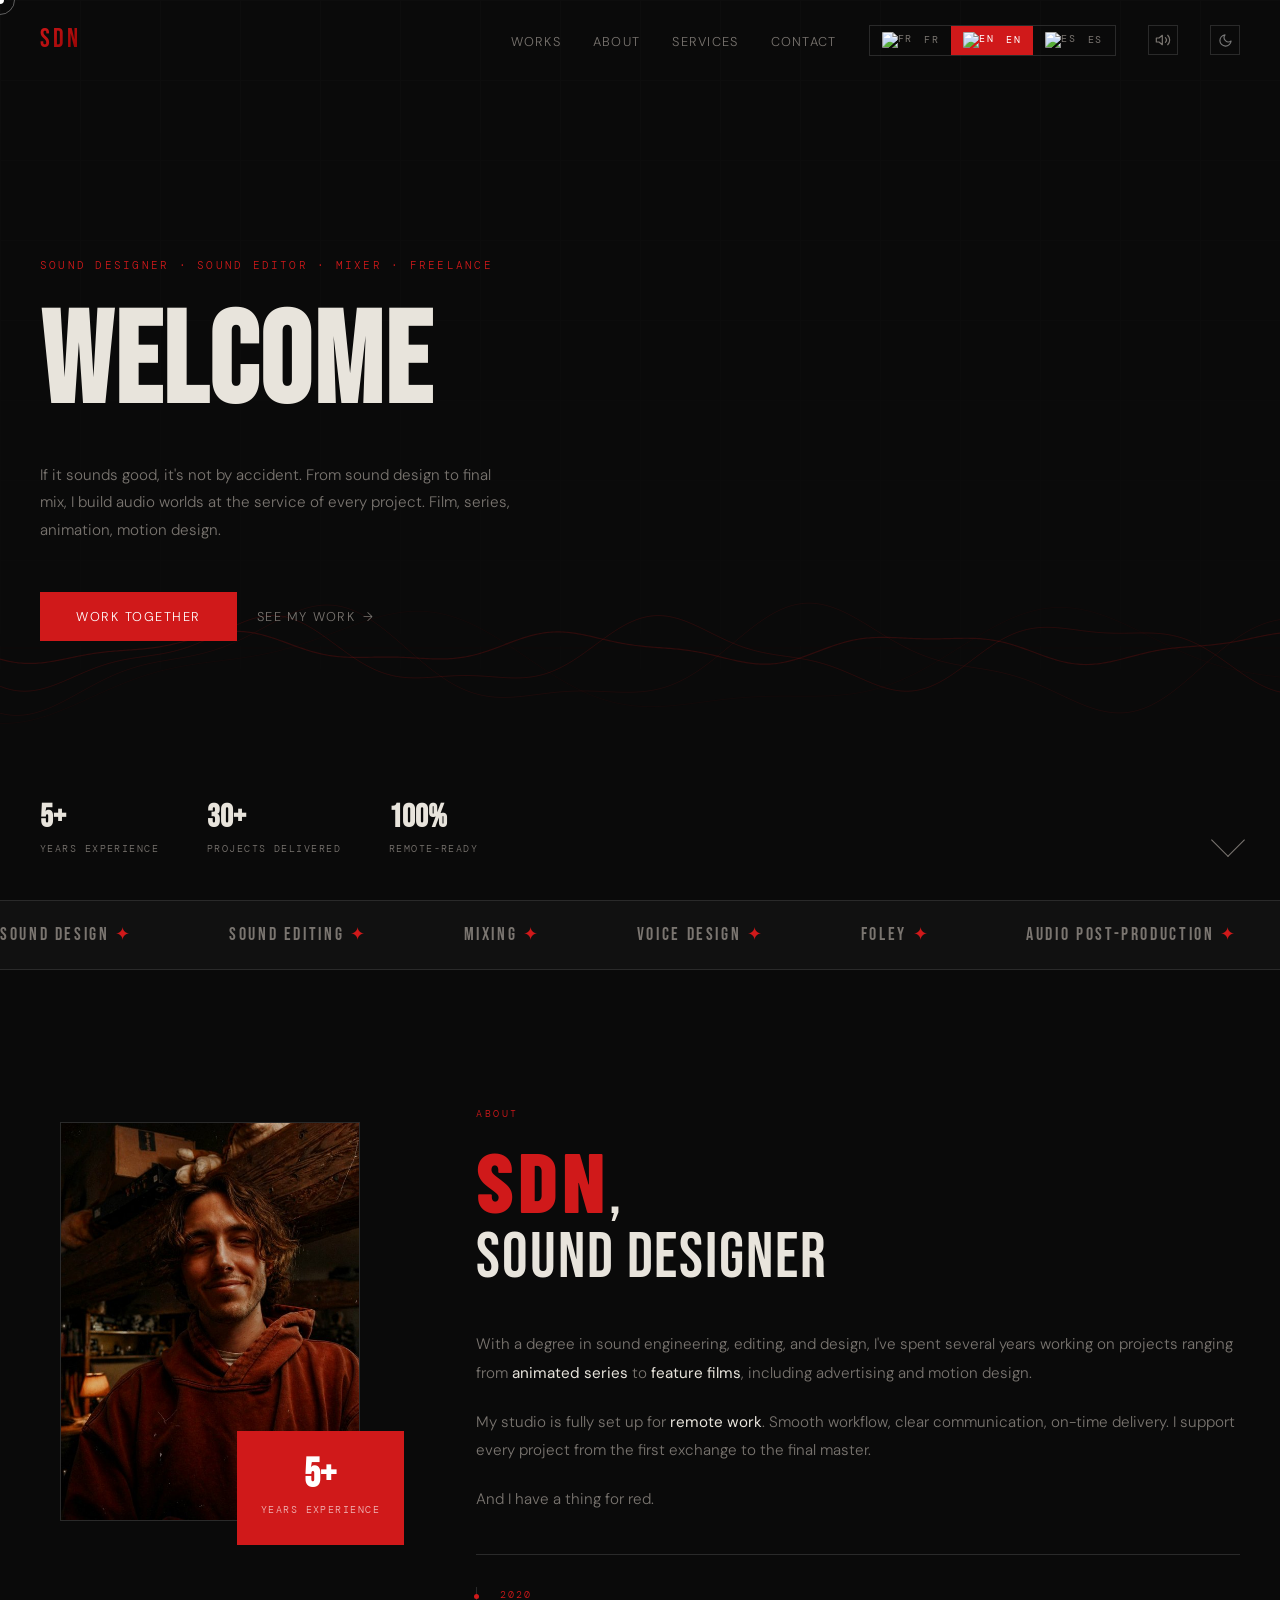
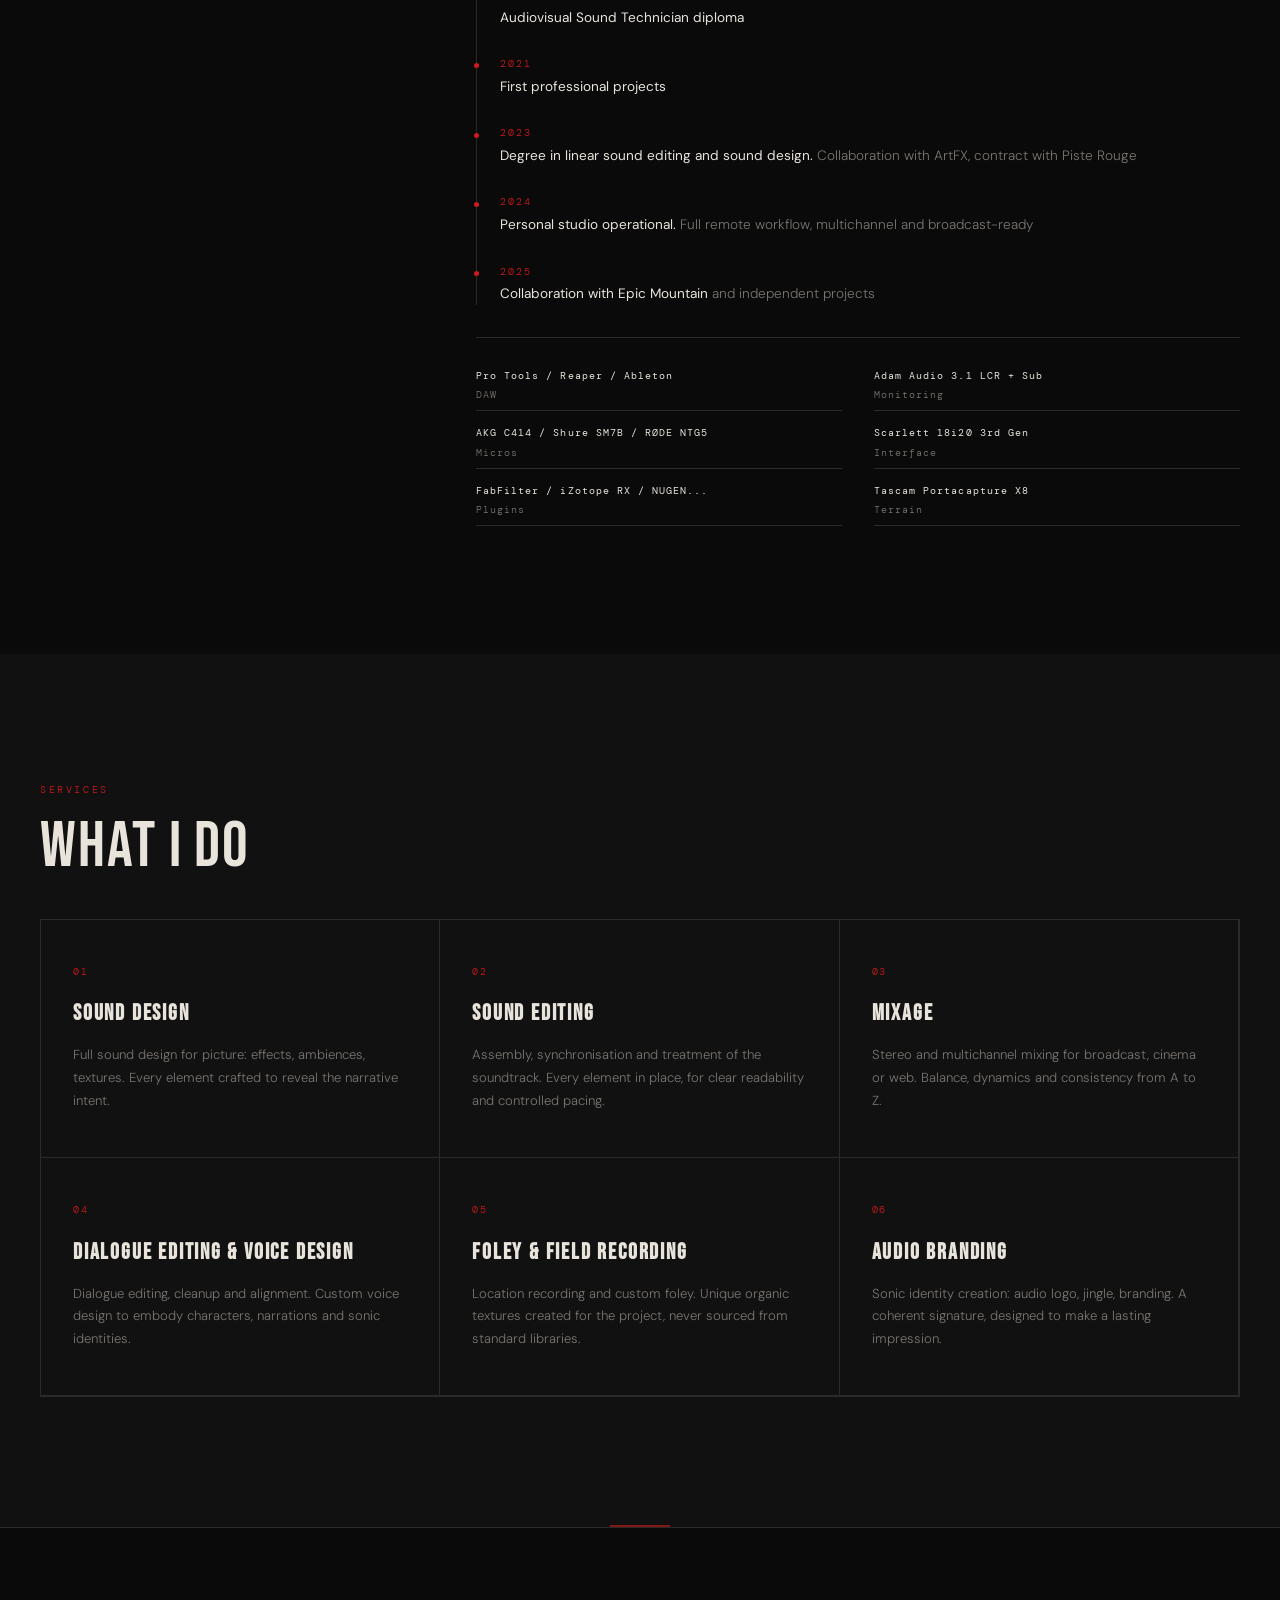
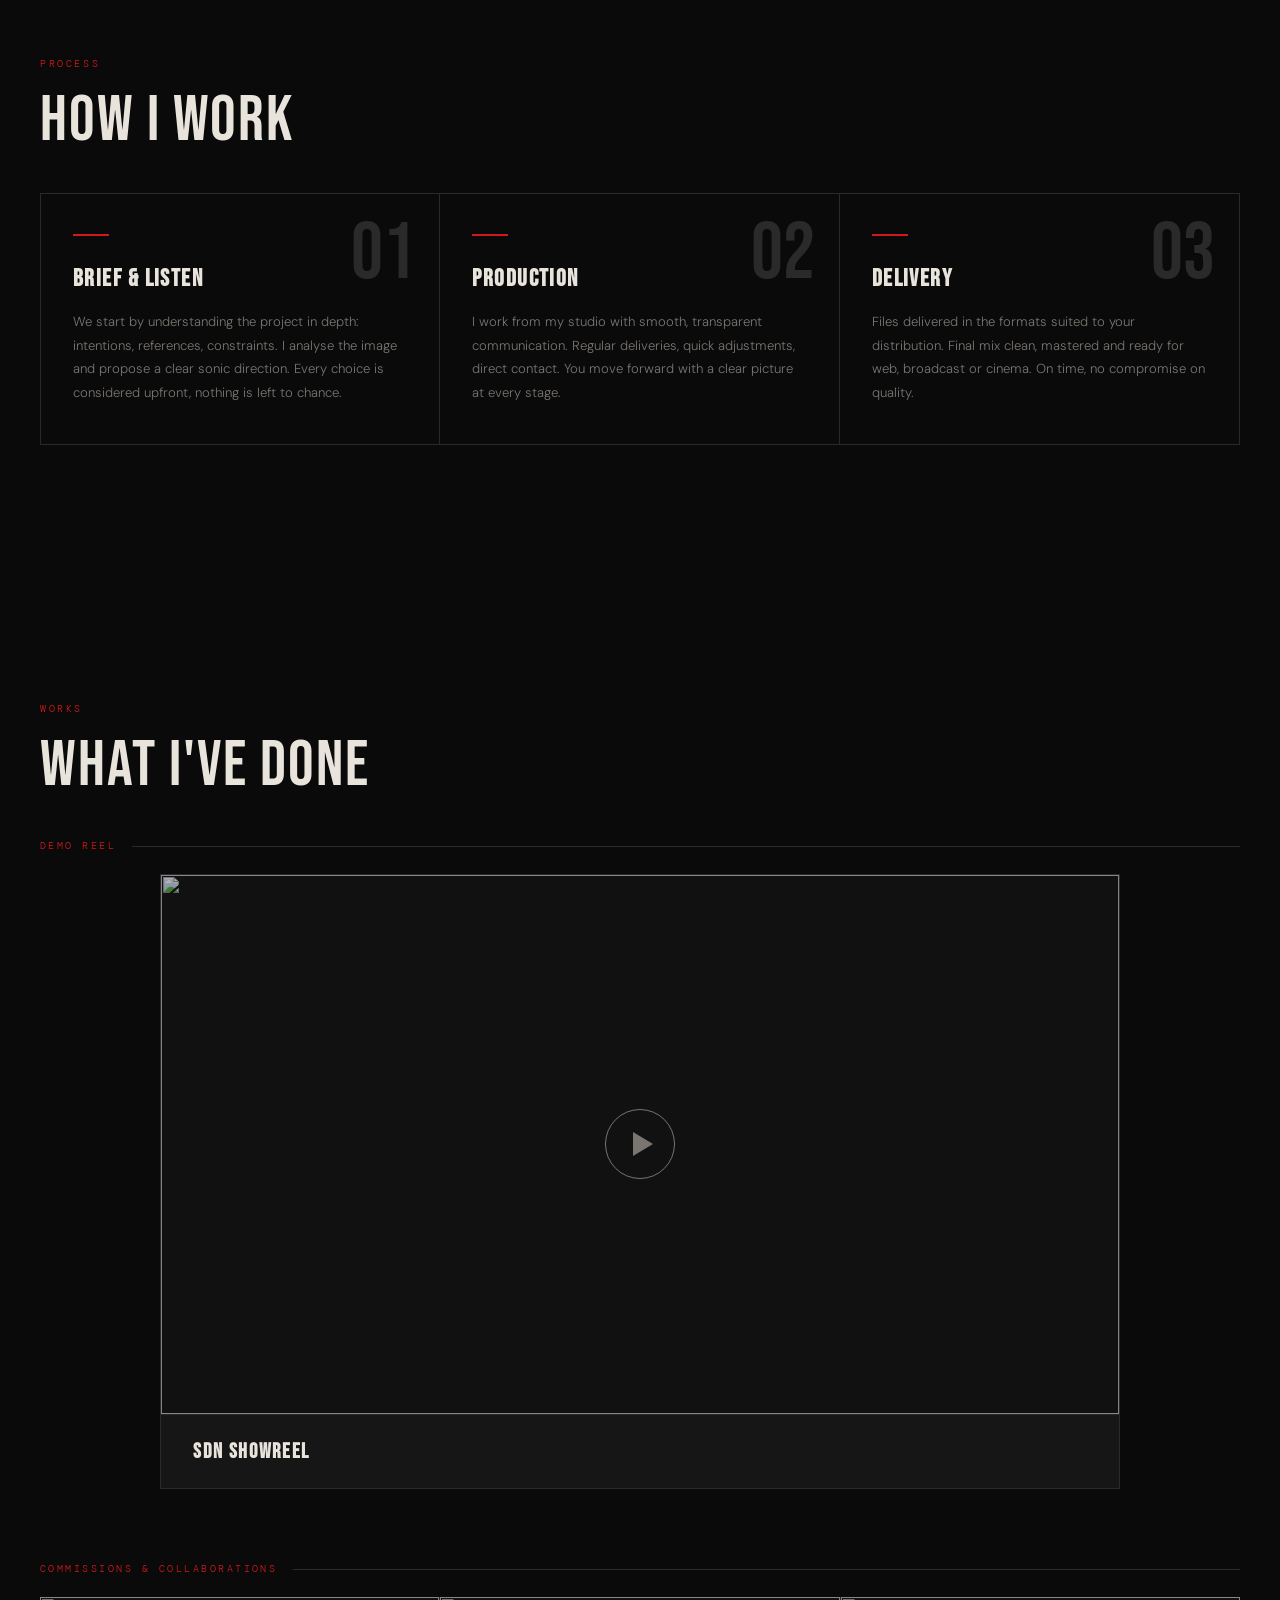
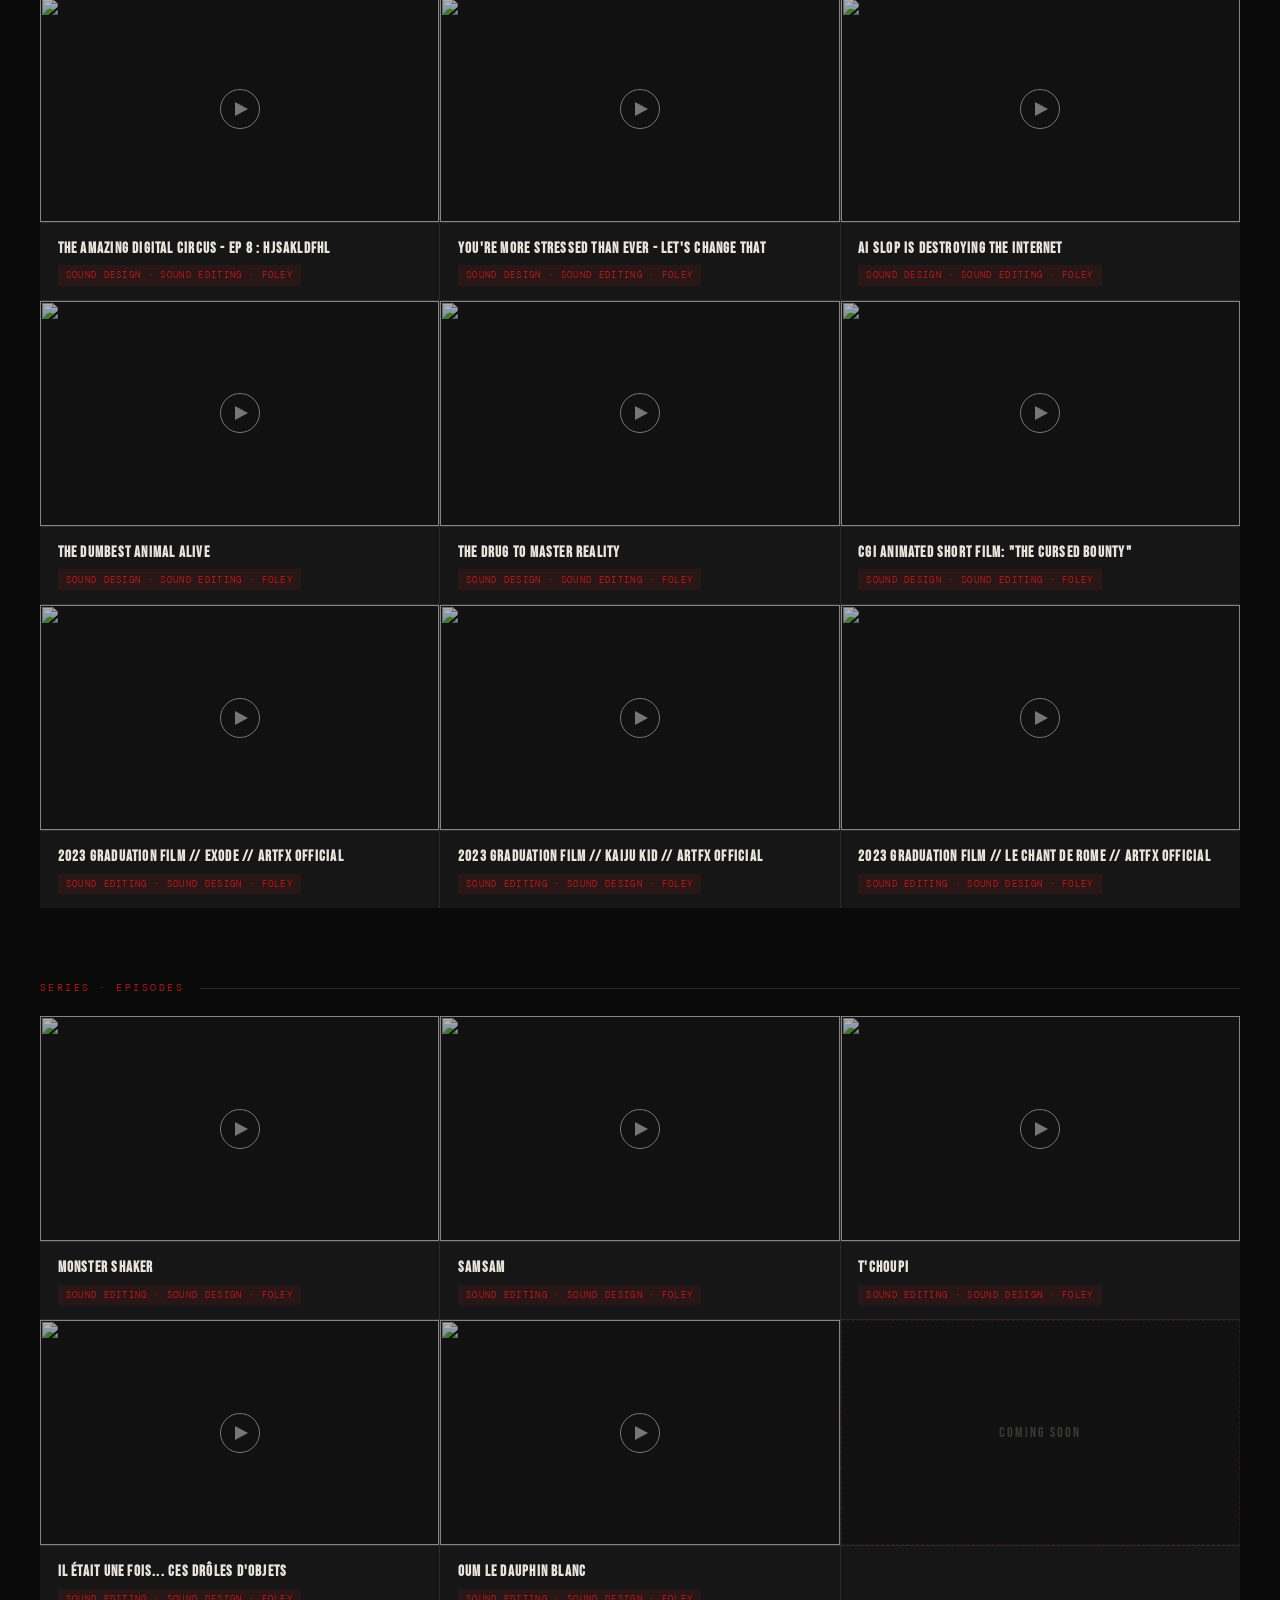
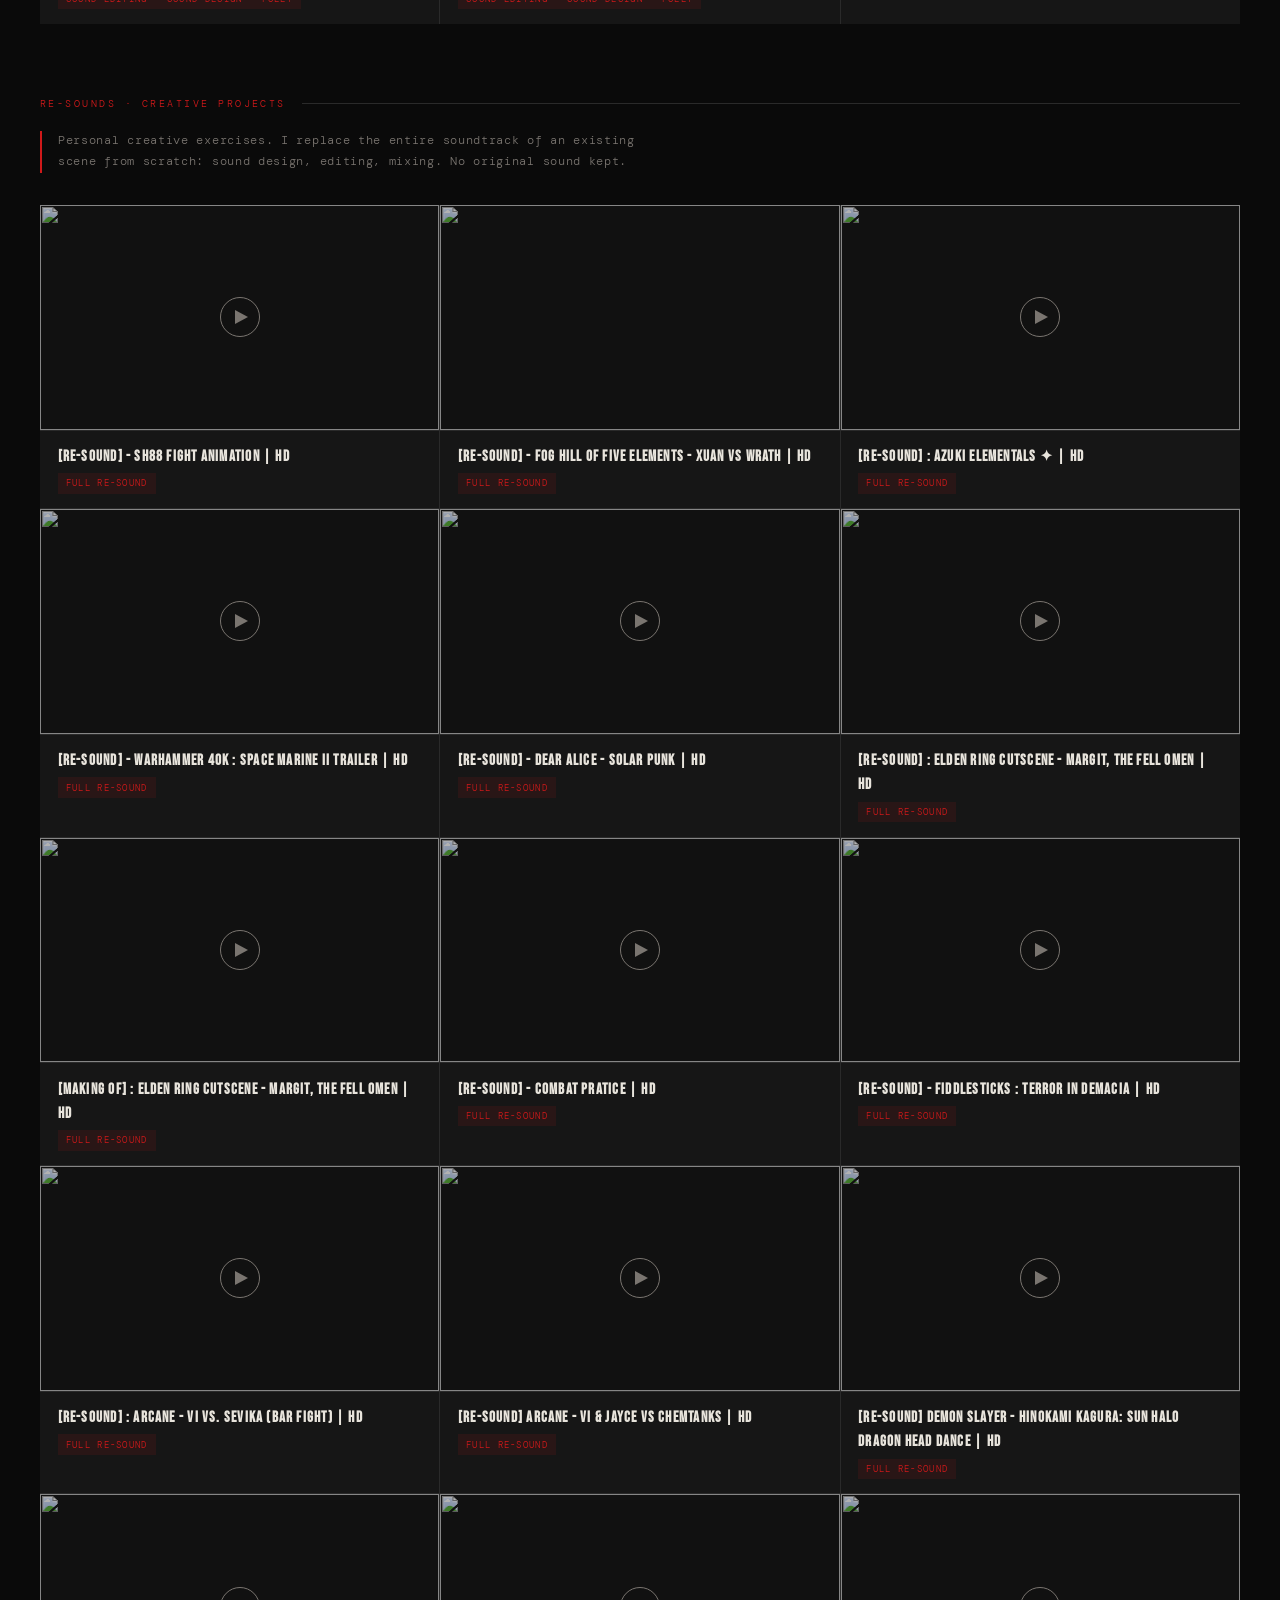
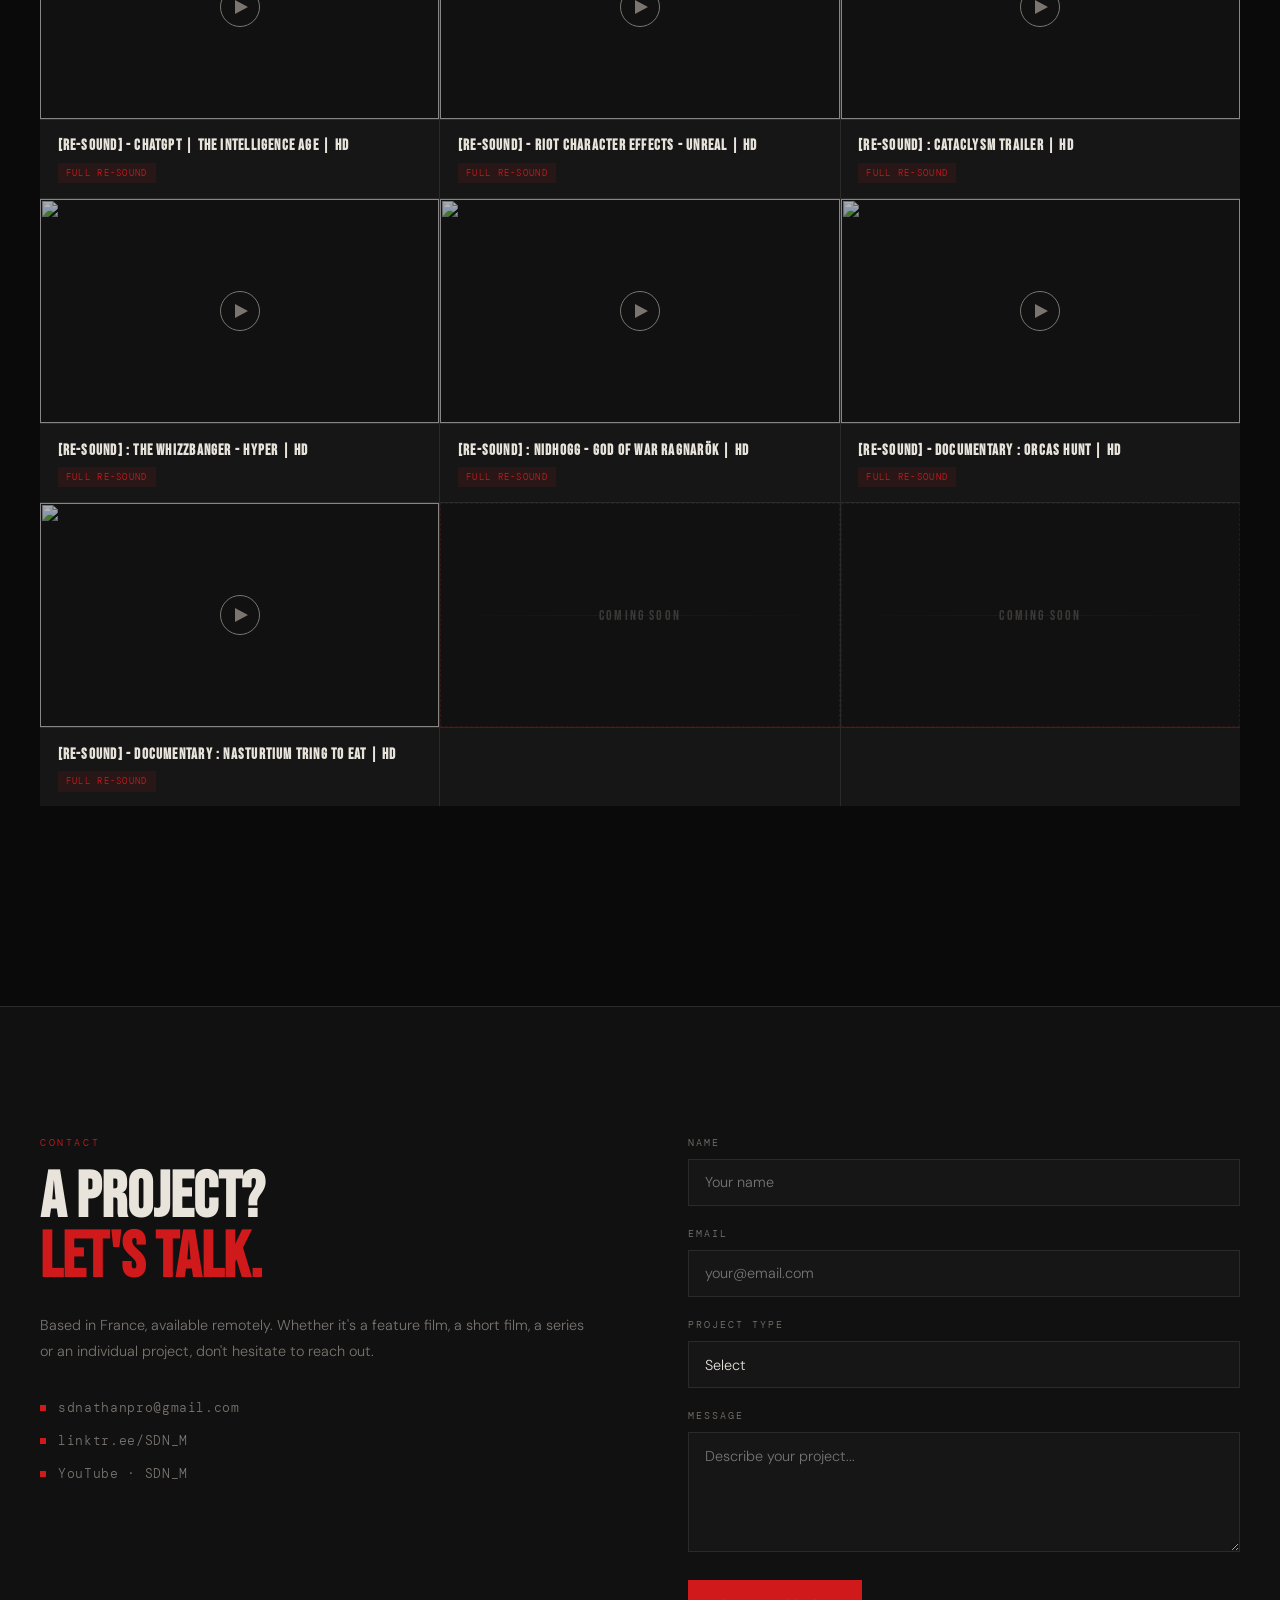
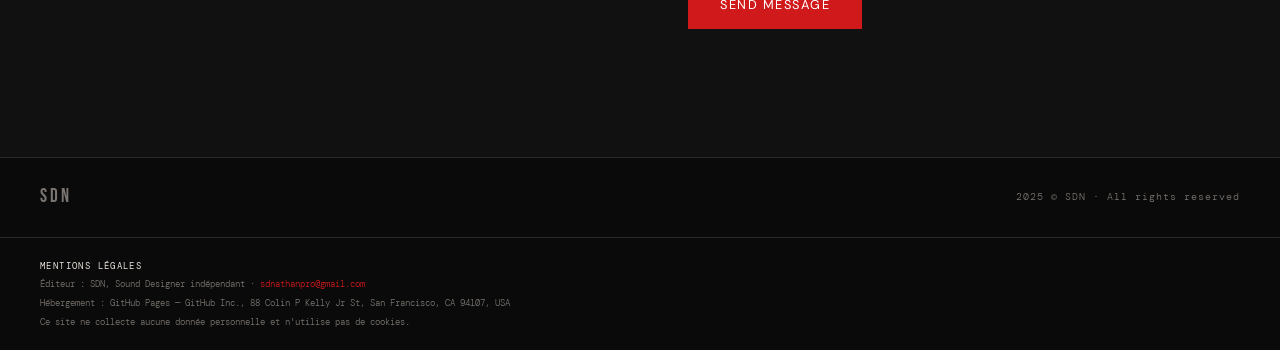
==== commit 2dad90cf: "Add files via upload" ====
--- a/index.html
+++ b/index.html
@@ -1,5 +1,5 @@
 <!DOCTYPE html>
-<html lang="fr">
+<html lang="en">
 <head>
 <meta charset="UTF-8">
 <link rel="icon" type="image/png" href="[data-uri]">
@@ -93,13 +93,13 @@
 #hero-canvas{position:absolute;inset:0;width:100%;height:100%;z-index:1;opacity:1;pointer-events:none}
 .hero-grid{position:absolute;inset:0;background-image:linear-gradient(var(--border) 1px,transparent 1px),linear-gradient(90deg,var(--border) 1px,transparent 1px);background-size:80px 80px;opacity:0.18;pointer-events:none;-webkit-mask-image:linear-gradient(to bottom,rgba(0,0,0,0.6) 0%,rgba(0,0,0,0.3) 50%,transparent 100%);mask-image:linear-gradient(to bottom,rgba(0,0,0,0.6) 0%,rgba(0,0,0,0.3) 50%,transparent 100%);z-index:0}
 
-.marquee-wrap{overflow:hidden;border-top:0.5px solid var(--border);border-bottom:0.5px solid var(--border);padding:0.75rem 0;background:var(--off-black)}
+.marquee-wrap{overflow:hidden;border-top:0.5px solid var(--border);border-bottom:0.5px solid var(--border);padding:1.25rem 0;background:var(--off-black)}
 .marquee-inner{display:flex;gap:3rem;animation:marquee 22s linear infinite;width:max-content}
 .marquee-item{font-family:'Bebas Neue',sans-serif;font-size:1.1rem;letter-spacing:0.15em;color:var(--muted);white-space:nowrap}
 .marquee-item span{color:var(--red);margin-right:3rem}
 @keyframes marquee{from{transform:translateX(0)}to{transform:translateX(-50%)}}
 
-section{padding:6rem 2.5rem}
+section{padding:8rem 2.5rem}
 .section-label{font-family:'DM Mono',monospace;font-size:0.65rem;letter-spacing:0.25em;color:var(--red);text-transform:uppercase;margin-bottom:1rem}
 .section-title{font-family:'Bebas Neue',sans-serif;font-size:clamp(2.5rem,5vw,4.5rem);line-height:1;letter-spacing:0.03em;margin-bottom:2.5rem}
 
@@ -132,7 +132,7 @@
 .services-section{background:var(--off-black)}
 .services-intro{font-family:'Bebas Neue',sans-serif;font-size:clamp(2rem,4vw,3.5rem);letter-spacing:0.05em;color:var(--red);opacity:0.7;margin-bottom:2.5rem;line-height:1}
 .services-grid{display:grid;grid-template-columns:repeat(3,1fr);gap:0;border:0.5px solid var(--border)}
-.service-card{padding:2rem 1.75rem;border-right:0.5px solid var(--border);border-bottom:0.5px solid var(--border);transition:background 0.25s;position:relative;overflow:hidden}
+.service-card{padding:2.75rem 2rem;border-right:0.5px solid var(--border);border-bottom:0.5px solid var(--border);transition:background 0.25s;position:relative;overflow:hidden}
 .service-card::before{content:'';position:absolute;left:0;top:0;bottom:0;width:3px;background:var(--red);transform:scaleY(0);transition:transform 0.3s;transform-origin:bottom}
 .service-card:hover{background:rgba(208,25,26,0.04)}
 .service-card:hover::before{transform:scaleY(1)}
@@ -141,13 +141,13 @@
 .service-card p{font-size:0.82rem;color:var(--muted);line-height:1.75}
 
 /* WORKS */
-.works-section{padding:6rem 2.5rem}
+.works-section{padding:8rem 2.5rem}
 .cat-label{font-family:'DM Mono',monospace;font-size:0.62rem;letter-spacing:0.25em;color:var(--muted);text-transform:uppercase;margin-bottom:1.25rem;display:flex;align-items:center;gap:1rem}
 .cat-label::after{content:'';flex:1;height:0.5px;background:var(--border)}
 .cat-label span{color:var(--red)}
 
 .demo-reel-wrap{margin-bottom:4.5rem}
-.demo-reel-card{width:100%;border:0.5px solid var(--border);overflow:hidden;background:var(--card);cursor:none;position:relative;transition:border-color 0.25s}
+.demo-reel-card{width:80%;margin:0 auto;border:0.5px solid var(--border);overflow:hidden;background:var(--card);cursor:none;position:relative;transition:border-color 0.25s}
 .demo-reel-card:hover{border-color:var(--red)}
 .demo-reel-thumb{aspect-ratio:16/9;background:var(--off-black);display:flex;align-items:center;justify-content:center;position:relative;overflow:hidden}
 .play-icon-lg{width:70px;height:70px;border:1.5px solid var(--muted);border-radius:50%;display:flex;align-items:center;justify-content:center;transition:all 0.25s;position:relative;z-index:2}
@@ -229,8 +229,8 @@
   .hero,.works-section{padding:0 1.25rem}
   .hero{padding-bottom:0}
   .hero h1{font-size:clamp(3.5rem,14vw,6rem)}
-  section{padding:4rem 1.25rem}
-  .works-section{padding:4rem 1.25rem}
+  section{padding:5rem 1.25rem}
+  .works-section{padding:5rem 1.25rem}
   .about{grid-template-columns:1fr;gap:3rem}
   .about-badge{bottom:-1rem;right:0}
   .services-grid{grid-template-columns:1fr}
@@ -259,14 +259,15 @@
   <div class="nav-logo" onclick="window.scrollTo({top:0,behavior:'smooth'})" style="cursor:none" title="Retour en haut">SDN</div>
   <div class="nav-right">
     <ul class="nav-links">
-      <li><a href="#works" data-fr="Travaux" data-en="Works">Travaux</a></li>
-      <li><a href="#about" data-fr="À propos" data-en="About">À propos</a></li>
-      <li><a href="#services" data-fr="Services" data-en="Services">Services</a></li>
-      <li><a href="#contact" data-fr="Contact" data-en="Contact">Contact</a></li>
+      <li><a href="#works" data-fr="Travaux" data-en="Works" data-es="Trabajos">Travaux</a></li>
+      <li><a href="#about" data-fr="À propos" data-en="About" data-es="Sobre mí">À propos</a></li>
+      <li><a href="#services" data-fr="Services" data-en="Services" data-es="Servicios">Services</a></li>
+      <li><a href="#contact" data-fr="Contact" data-en="Contact" data-es="Contacto">Contact</a></li>
     </ul>
     <div class="lang-switch">
-      <button class="lang-btn active" id="btn-fr" onclick="setLang('fr')">FR</button>
-      <button class="lang-btn" id="btn-en" onclick="setLang('en')">EN</button>
+      <button class="lang-btn" id="btn-fr" onclick="setLang('fr')"><img src="https://flagcdn.com/w20/fr.png" width="16" height="11" alt="FR" style="vertical-align:middle;margin-right:4px;border-radius:1px"> FR</button>
+      <button class="lang-btn active" id="btn-en" onclick="setLang('en')"><img src="https://flagcdn.com/w20/gb.png" width="16" height="11" alt="EN" style="vertical-align:middle;margin-right:4px;border-radius:1px"> EN</button>
+      <button class="lang-btn" id="btn-es" onclick="setLang('es')"><img src="https://flagcdn.com/w20/es.png" width="16" height="11" alt="ES" style="vertical-align:middle;margin-right:4px;border-radius:1px"> ES</button>
     </div>
     <button id="mute-btn" onclick="toggleMute()" title="Couper tous les sons">
       <svg id="icon-sound" width="16" height="16" viewBox="0 0 24 24" fill="none" stroke="currentColor" stroke-width="1.8" stroke-linecap="round" stroke-linejoin="round">
@@ -300,32 +301,33 @@
 
 <!-- MOBILE MENU -->
 <div class="mobile-menu" id="mobile-menu">
-  <a href="#works" onclick="closeMobileMenu()" data-fr="Travaux" data-en="Works">Travaux</a>
-  <a href="#about" onclick="closeMobileMenu()" data-fr="À propos" data-en="About">À propos</a>
-  <a href="#services" onclick="closeMobileMenu()" data-fr="Services" data-en="Services">Services</a>
-  <a href="#contact" onclick="closeMobileMenu()" data-fr="Contact" data-en="Contact">Contact</a>
+  <a href="#works" onclick="closeMobileMenu()" data-fr="Travaux" data-en="Works" data-es="Trabajos">Travaux</a>
+  <a href="#about" onclick="closeMobileMenu()" data-fr="À propos" data-en="About" data-es="Sobre mí">À propos</a>
+  <a href="#services" onclick="closeMobileMenu()" data-fr="Services" data-en="Services" data-es="Servicios">Services</a>
+  <a href="#contact" onclick="closeMobileMenu()" data-fr="Contact" data-en="Contact" data-es="Contacto">Contact</a>
   <div class="mobile-menu-lang">
-    <button class="active" id="mob-btn-fr" onclick="setLang('fr');updateMobileLang('fr')">FR</button>
-    <button id="mob-btn-en" onclick="setLang('en');updateMobileLang('en')">EN</button>
+    <button id="mob-btn-fr" onclick="setLang('fr');updateMobileLang('fr')"><img src="https://flagcdn.com/w20/fr.png" width="16" height="11" alt="FR" style="vertical-align:middle;margin-right:4px"> FR</button>
+    <button class="active" id="mob-btn-en" onclick="setLang('en');updateMobileLang('en')"><img src="https://flagcdn.com/w20/gb.png" width="16" height="11" alt="EN" style="vertical-align:middle;margin-right:4px"> EN</button>
+    <button id="mob-btn-es" onclick="setLang('es');updateMobileLang('es')"><img src="https://flagcdn.com/w20/es.png" width="16" height="11" alt="ES" style="vertical-align:middle;margin-right:4px"> ES</button>
   </div>
 </div>
 <section class="hero" id="home">
   <canvas id="hero-canvas"></canvas>
   <div class="hero-grid"></div>
   <div class="hero-content">
-    <div class="hero-tag" data-fr="Sound Designer · Monteur Son · Mixer · Indépendant" data-en="Sound Designer · Sound Editor · Mixer · Freelance">Sound Designer · Monteur Son · Mixer · Indépendant</div>
-    <h1 data-fr="Bienvenue" data-en="Welcome">Bienvenue</h1>
-    <p class="hero-sub" data-fr="Si ça sonne bien, ce n'est pas un hasard. De la conception sonore au mixage final, je construis des univers sonores au service de chaque projet. Cinéma, série, animation, motion design." data-en="If it sounds good, it's not by accident. From sound design to final mix, I build audio worlds at the service of every project. Film, series, animation, motion design.">Si ça sonne bien, ce n'est pas un hasard. De la conception sonore au mixage final, je construis des univers sonores au service de chaque projet. Cinéma, série, animation, motion design.</p>
+    <div class="hero-tag" data-fr="Sound Designer · Monteur Son · Mixer · Indépendant" data-en="Sound Designer · Sound Editor · Mixer · Freelance" data-es="Sound Designer · Editor de Sonido · Mixer · Freelance">Sound Designer · Monteur Son · Mixer · Indépendant</div>
+    <h1 data-fr="Bienvenue" data-en="Welcome" data-es="Bienvenido">Bienvenue</h1>
+    <p class="hero-sub" data-fr="Si ça sonne bien, ce n'est pas un hasard. De la conception sonore au mixage final, je construis des univers sonores au service de chaque projet. Cinéma, série, animation, motion design." data-en="If it sounds good, it's not by accident. From sound design to final mix, I build audio worlds at the service of every project. Film, series, animation, motion design." data-es="Si suena bien, no es casualidad. Del diseño de sonido al mix final, construyo universos sonoros al servicio de cada proyecto. Cine, series, animación, motion design.">Si ça sonne bien, ce n'est pas un hasard. De la conception sonore au mixage final, je construis des univers sonores au service de chaque projet. Cinéma, série, animation, motion design.</p>
     <div class="hero-cta">
-      <a href="#contact" class="btn-primary" data-fr="Travailler ensemble" data-en="Work together">Travailler ensemble</a>
-      <a href="#works" class="btn-ghost" data-fr="Voir mes projets" data-en="See my work">Voir mes projets</a>
+      <a href="#contact" class="btn-primary" data-fr="Travailler ensemble" data-en="Work together" data-es="Trabajar juntos">Travailler ensemble</a>
+      <a href="#works" class="btn-ghost" data-fr="Voir mes projets" data-en="See my work" data-es="Ver mis trabajos">Voir mes projets</a>
     </div>
   </div>
   <div class="hero-bottom">
     <div class="hero-stats">
-      <div class="hero-stat"><strong>5+</strong><span data-fr="Ans d'expérience" data-en="Years experience">Ans d'expérience</span></div>
-      <div class="hero-stat"><strong>30+</strong><span data-fr="Projets livrés" data-en="Projects delivered">Projets livrés</span></div>
-      <div class="hero-stat"><strong>100%</strong><span>Remote-ready</span></div>
+      <div class="hero-stat"><strong>5+</strong><span data-fr="Ans d'expérience" data-en="Years experience" data-es="Años de experiencia">Ans d'expérience</span></div>
+      <div class="hero-stat"><strong>30+</strong><span data-fr="Projets livrés" data-en="Projects delivered" data-es="Proyectos entregados">Projets livrés</span></div>
+      <div class="hero-stat"><strong>100%</strong><span data-fr="Disponible à distance" data-en="Remote-ready" data-es="Disponible en remoto">Remote-ready</span></div>
     </div>
     <div class="hero-scroll-arrow" onclick="document.querySelector('.marquee-wrap').scrollIntoView({behavior:'smooth'})"></div>
   </div>
@@ -333,22 +335,22 @@
 <!-- MARQUEE -->
 <div class="marquee-wrap">
   <div class="marquee-inner" id="marquee-inner">
-    <span class="marquee-item" data-fr="Sound Design" data-en="Sound Design">Sound Design <span>✦</span></span>
-    <span class="marquee-item" data-fr="Montage Son" data-en="Sound Editing">Montage Son <span>✦</span></span>
-    <span class="marquee-item" data-fr="Mixage" data-en="Mixing">Mixage <span>✦</span></span>
-    <span class="marquee-item" data-fr="Voice Design" data-en="Voice Design">Voice Design <span>✦</span></span>
-    <span class="marquee-item" data-fr="Foley" data-en="Foley">Foley <span>✦</span></span>
-    <span class="marquee-item" data-fr="Audio Post-Production" data-en="Audio Post-Production">Audio Post-Production <span>✦</span></span>
-    <span class="marquee-item" data-fr="Field Recording" data-en="Field Recording">Field Recording <span>✦</span></span>
-    <span class="marquee-item" data-fr="Montage Dialogue" data-en="Dialogue Editing">Montage Dialogue <span>✦</span></span>
-    <span class="marquee-item" data-fr="Sound Design" data-en="Sound Design">Sound Design <span>✦</span></span>
-    <span class="marquee-item" data-fr="Montage Son" data-en="Sound Editing">Montage Son <span>✦</span></span>
-    <span class="marquee-item" data-fr="Mixage" data-en="Mixing">Mixage <span>✦</span></span>
-    <span class="marquee-item" data-fr="Voice Design" data-en="Voice Design">Voice Design <span>✦</span></span>
-    <span class="marquee-item" data-fr="Foley" data-en="Foley">Foley <span>✦</span></span>
-    <span class="marquee-item" data-fr="Audio Post-Production" data-en="Audio Post-Production">Audio Post-Production <span>✦</span></span>
-    <span class="marquee-item" data-fr="Field Recording" data-en="Field Recording">Field Recording <span>✦</span></span>
-    <span class="marquee-item" data-fr="Montage Dialogue" data-en="Dialogue Editing">Montage Dialogue <span>✦</span></span>
+    <span class="marquee-item" data-fr="Sound Design" data-en="Sound Design" data-es="Sound Design">Sound Design <span>✦</span></span>
+    <span class="marquee-item" data-fr="Montage Son" data-en="Sound Editing" data-es="Montaje de Sonido">Montage Son <span>✦</span></span>
+    <span class="marquee-item" data-fr="Mixage" data-en="Mixing" data-es="Mezcla">Mixage <span>✦</span></span>
+    <span class="marquee-item" data-fr="Voice Design" data-en="Voice Design" data-es="Diseño de Voz">Voice Design <span>✦</span></span>
+    <span class="marquee-item" data-fr="Foley" data-en="Foley" data-es="Foley">Foley <span>✦</span></span>
+    <span class="marquee-item" data-fr="Audio Post-Production" data-en="Audio Post-Production" data-es="Post-Producción de Audio">Audio Post-Production <span>✦</span></span>
+    <span class="marquee-item" data-fr="Field Recording" data-en="Field Recording" data-es="Grabación en Campo">Field Recording <span>✦</span></span>
+    <span class="marquee-item" data-fr="Montage Dialogue" data-en="Dialogue Editing" data-es="Montaje de Diálogo">Montage Dialogue <span>✦</span></span>
+    <span class="marquee-item" data-fr="Sound Design" data-en="Sound Design" data-es="Sound Design">Sound Design <span>✦</span></span>
+    <span class="marquee-item" data-fr="Montage Son" data-en="Sound Editing" data-es="Montaje de Sonido">Montage Son <span>✦</span></span>
+    <span class="marquee-item" data-fr="Mixage" data-en="Mixing" data-es="Mezcla">Mixage <span>✦</span></span>
+    <span class="marquee-item" data-fr="Voice Design" data-en="Voice Design" data-es="Diseño de Voz">Voice Design <span>✦</span></span>
+    <span class="marquee-item" data-fr="Foley" data-en="Foley" data-es="Foley">Foley <span>✦</span></span>
+    <span class="marquee-item" data-fr="Audio Post-Production" data-en="Audio Post-Production" data-es="Post-Producción de Audio">Audio Post-Production <span>✦</span></span>
+    <span class="marquee-item" data-fr="Field Recording" data-en="Field Recording" data-es="Grabación en Campo">Field Recording <span>✦</span></span>
+    <span class="marquee-item" data-fr="Montage Dialogue" data-en="Dialogue Editing" data-es="Montaje de Diálogo">Montage Dialogue <span>✦</span></span>
   </div>
 </div>
 
@@ -356,32 +358,32 @@
 <section id="about">
   <div class="about">
     <div class="about-text">
-      <div class="section-label" data-fr="À propos" data-en="About">À propos</div>
+      <div class="section-label" data-fr="À propos" data-en="About" data-es="Sobre mí">À propos</div>
       <div class="section-title"><em style="font-family:'Barlow Condensed',sans-serif;font-weight:800;color:var(--red);font-style:normal;font-size:1.3em;letter-spacing:0.05em">SDN</em>,<br>Sound Designer</div>
-      <p data-fr="Diplômé en ingénierie du son, montage et sound design, je travaille depuis plusieurs années sur des projets qui vont de la <strong>série animée</strong> au <strong>long métrage</strong>, en passant par la publicité et le motion design." data-en="With a degree in sound engineering, editing, and design, I've spent several years working on projects ranging from <strong>animated series</strong> to <strong>feature films</strong>, including advertising and motion design.">Diplômé en ingénierie du son, montage et sound design, je travaille depuis plusieurs années sur des projets qui vont de la <strong>série animée</strong> au <strong>long métrage</strong>, en passant par la publicité et le motion design.</p>
-      <p data-fr="Mon studio est entièrement pensé pour le <strong>travail à distance</strong>. Workflow fluide, échanges clairs, livraisons dans les délais. J'accompagne chaque projet du premier échange jusqu'au master final." data-en="My studio is fully set up for <strong>remote work</strong>. Smooth workflow, clear communication, on-time delivery. I support every project from the first exchange to the final master.">Mon studio est entièrement pensé pour le <strong>travail à distance</strong>. Workflow fluide, échanges clairs, livraisons dans les délais. J'accompagne chaque projet du premier échange jusqu'au master final.</p>
-      <p data-fr="Et j'aime bien le rouge." data-en="And I have a thing for red.">Et j'aime bien le rouge.</p>
+      <p data-fr="Diplômé en ingénierie du son, montage et sound design, je travaille depuis plusieurs années sur des projets qui vont de la <strong>série animée</strong> au <strong>long métrage</strong>, en passant par la publicité et le motion design." data-en="With a degree in sound engineering, editing, and design, I've spent several years working on projects ranging from <strong>animated series</strong> to <strong>feature films</strong>, including advertising and motion design." data-es="Con estudios en ingeniería de sonido, montaje y diseño, llevo varios años trabajando en proyectos que van desde <strong>series animadas</strong> hasta <strong>largometrajes</strong>, pasando por publicidad y motion design.">Diplômé en ingénierie du son, montage et sound design, je travaille depuis plusieurs années sur des projets qui vont de la <strong>série animée</strong> au <strong>long métrage</strong>, en passant par la publicité et le motion design.</p>
+      <p data-fr="Mon studio est entièrement pensé pour le <strong>travail à distance</strong>. Workflow fluide, échanges clairs, livraisons dans les délais. J'accompagne chaque projet du premier échange jusqu'au master final." data-en="My studio is fully set up for <strong>remote work</strong>. Smooth workflow, clear communication, on-time delivery. I support every project from the first exchange to the final master." data-es="Mi estudio está completamente preparado para el <strong>trabajo remoto</strong>. Flujo de trabajo fluido, comunicación clara, entrega en tiempo. Acompaño cada proyecto desde el primer intercambio hasta el master final.">Mon studio est entièrement pensé pour le <strong>travail à distance</strong>. Workflow fluide, échanges clairs, livraisons dans les délais. J'accompagne chaque projet du premier échange jusqu'au master final.</p>
+      <p data-fr="Et j'aime bien le rouge." data-en="And I have a thing for red." data-es="Y me gusta el rojo.">Et j'aime bien le rouge.</p>
 
       <div class="timeline">
         <div class="timeline-item">
           <div class="timeline-year">2020</div>
-          <div class="timeline-desc" data-fr="<strong>Brevet de technicien son audiovisuel</strong>" data-en="<strong>Audiovisual Sound Technician diploma</strong>"><strong>Brevet de technicien son audiovisuel</strong></div>
+          <div class="timeline-desc" data-fr="<strong>Brevet de technicien son audiovisuel</strong>" data-en="<strong>Audiovisual Sound Technician diploma</strong>" data-es="<strong>Diploma de Técnico de Sonido Audiovisual</strong>"><strong>Brevet de technicien son audiovisuel</strong></div>
         </div>
         <div class="timeline-item">
           <div class="timeline-year">2021</div>
-          <div class="timeline-desc" data-fr="<strong>Premiers projets professionnels</strong>" data-en="<strong>First professional projects</strong>"><strong>Premiers projets professionnels</strong></div>
+          <div class="timeline-desc" data-fr="<strong>Premiers projets professionnels</strong>" data-en="<strong>First professional projects</strong>" data-es="<strong>Primeros proyectos profesionales</strong>"><strong>Premiers projets professionnels</strong></div>
         </div>
         <div class="timeline-item">
           <div class="timeline-year">2023</div>
-          <div class="timeline-desc" data-fr="<strong>Diplôme en montage son linéaire et sound design.</strong> Collaboration avec ArtFX, contrat avec Piste Rouge" data-en="<strong>Degree in linear sound editing and sound design.</strong> Collaboration with ArtFX, contract with Piste Rouge"><strong>Diplôme en montage son linéaire et sound design.</strong> Collaboration avec ArtFX, contrat avec Piste Rouge</div>
+          <div class="timeline-desc" data-fr="<strong>Diplôme en montage son linéaire et sound design.</strong> Collaboration avec ArtFX, contrat avec Piste Rouge" data-en="<strong>Degree in linear sound editing and sound design.</strong> Collaboration with ArtFX, contract with Piste Rouge" data-es="<strong>Título en montaje de sonido lineal y sound design.</strong> Colaboración con ArtFX, contrato con Piste Rouge"><strong>Diplôme en montage son linéaire et sound design.</strong> Collaboration avec ArtFX, contrat avec Piste Rouge</div>
         </div>
         <div class="timeline-item">
           <div class="timeline-year">2024</div>
-          <div class="timeline-desc" data-fr="<strong>Studio personnel opérationnel.</strong> Workflow remote complet, multicanal et broadcast-ready" data-en="<strong>Personal studio operational.</strong> Full remote workflow, multichannel and broadcast-ready"><strong>Studio personnel opérationnel.</strong> Workflow remote complet, multicanal et broadcast-ready</div>
+          <div class="timeline-desc" data-fr="<strong>Studio personnel opérationnel.</strong> Workflow remote complet, multicanal et broadcast-ready" data-en="<strong>Personal studio operational.</strong> Full remote workflow, multichannel and broadcast-ready" data-es="<strong>Estudio personal operativo.</strong> Flujo de trabajo remoto completo, multicanal y listo para broadcast"><strong>Studio personnel opérationnel.</strong> Workflow remote complet, multicanal et broadcast-ready</div>
         </div>
         <div class="timeline-item">
           <div class="timeline-year">2025</div>
-          <div class="timeline-desc" data-fr="<strong>Collaboration avec Epic Mountain</strong> et des projets indépendants" data-en="<strong>Collaboration with Epic Mountain</strong> and independent projects"><strong>Collaboration avec Epic Mountain</strong> et des projets indépendants</div>
+          <div class="timeline-desc" data-fr="<strong>Collaboration avec Epic Mountain</strong> et des projets indépendants" data-en="<strong>Collaboration with Epic Mountain</strong> and independent projects" data-es="<strong>Colaboración con Epic Mountain</strong> y proyectos independientes"><strong>Collaboration avec Epic Mountain</strong> et des projets indépendants</div>
         </div>
       </div>
 
@@ -398,44 +400,46 @@
       <div class="about-img-frame" style="width:88%;margin:0 auto">
         <img src="[data-uri]" style="position:absolute;inset:0;width:100%;height:100%;object-fit:cover;object-position:center 20%" alt="Nathan, Sound Designer">
       </div>
-      <div class="about-badge"><strong>5+</strong><small data-fr="ans d'expérience" data-en="years experience">ans d'expérience</small></div>
+      <div class="about-badge"><strong>5+</strong><small data-fr="ans d'expérience" data-en="years experience" data-es="años de experiencia">ans d'expérience</small></div>
     </div>
   </div>
 </section>
 
 <!-- SERVICES -->
 <section id="services" class="services-section">
-  <div class="section-label" data-fr="Services" data-en="Services">Services</div>
-  <div class="section-title" data-fr="Mes prestations" data-en="What I do">Mes prestations</div>
+  <div class="section-label" data-fr="Services" data-en="Services" data-es="Servicios">Services</div>
+  <div class="section-title" data-fr="Mes prestations" data-en="What I do" data-es="What I do">Mes prestations</div>
   <div class="services-grid">
-    <div class="service-card"><div class="service-num">01</div><h3 data-fr="Sound Design" data-en="Sound Design">Sound Design</h3><p data-fr="Conception sonore complète pour l'image : effets, ambiances, textures. Chaque élément est créé sur mesure pour révéler l'intention narrative." data-en="Full sound design for picture: effects, ambiences, textures. Every element crafted to reveal the narrative intent.">Conception sonore complète pour l'image : effets, ambiances, textures. Chaque élément est créé sur mesure pour révéler l'intention narrative.</p></div>
-    <div class="service-card"><div class="service-num">02</div><h3 data-fr="Montage Son" data-en="Sound Editing">Montage Son</h3><p data-fr="Assemblage, synchronisation et traitement de la bande son. Chaque élément est à sa place, pour une lisibilité claire et un rythme maîtrisé." data-en="Assembly, synchronisation and treatment of the soundtrack. Every element in place, for clear readability and controlled pacing.">Assemblage, synchronisation et traitement de la bande son. Chaque élément est à sa place, pour une lisibilité claire et un rythme maîtrisé.</p></div>
-    <div class="service-card"><div class="service-num">03</div><h3>Mixage</h3><p data-fr="Mixage stéréo et multicanal pour broadcast, cinéma ou web. Balance, dynamique et cohérence de A à Z." data-en="Stereo and multichannel mixing for broadcast, cinema or web. Balance, dynamics and consistency from A to Z.">Mixage stéréo et multicanal pour broadcast, cinéma ou web. Balance, dynamique et cohérence de A à Z.</p></div>
-    <div class="service-card"><div class="service-num">04</div><h3 data-fr="Dialogue Editing &amp; Voice Design" data-en="Dialogue Editing &amp; Voice Design">Dialogue Editing &amp; Voice Design</h3><p data-fr="Montage, nettoyage et alignement des dialogues. Voice design sur mesure pour incarner personnages, narrations et identités sonores." data-en="Dialogue editing, cleanup and alignment. Custom voice design to embody characters, narrations and sonic identities.">Montage, nettoyage et alignement des dialogues. Voice design sur mesure pour incarner personnages, narrations et identités sonores.</p></div>
-    <div class="service-card"><div class="service-num">05</div><h3 data-fr="Bruitage &amp; Field Recording" data-en="Foley &amp; Field Recording">Bruitage &amp; Field Recording</h3><p data-fr="Captation terrain et bruitage sur mesure. Des textures organiques uniques, créées pour le projet, jamais issues de banques standards." data-en="Location recording and custom foley. Unique organic textures created for the project, never sourced from standard libraries.">Captation terrain et bruitage sur mesure. Des textures organiques uniques, créées pour le projet, jamais issues de banques standards.</p></div>
-    <div class="service-card"><div class="service-num">06</div><h3>Audio Branding</h3><p data-fr="Création d'identités sonores : logo audio, jingle, habillage. Une signature cohérente, pensée pour marquer durablement l'écoute." data-en="Sonic identity creation: audio logo, jingle, branding. A coherent signature, designed to make a lasting impression.">Création d'identités sonores : logo audio, jingle, habillage. Une signature cohérente, pensée pour marquer durablement l'écoute.</p></div>
+    <div class="service-card"><div class="service-num">01</div><h3 data-fr="Sound Design" data-en="Sound Design" data-es="Sound Design">Sound Design</h3><p data-fr="Conception sonore complète pour l'image : effets, ambiances, textures. Chaque élément est créé sur mesure pour révéler l'intention narrative." data-en="Full sound design for picture: effects, ambiences, textures. Every element crafted to reveal the narrative intent." data-es="Diseño de sonido completo para imagen: efectos, ambientes, texturas. Cada elemento creado para revelar la intención narrativa.">Conception sonore complète pour l'image : effets, ambiances, textures. Chaque élément est créé sur mesure pour révéler l'intention narrative.</p></div>
+    <div class="service-card"><div class="service-num">02</div><h3 data-fr="Montage Son" data-en="Sound Editing" data-es="Montaje de Sonido">Montage Son</h3><p data-fr="Assemblage, synchronisation et traitement de la bande son. Chaque élément est à sa place, pour une lisibilité claire et un rythme maîtrisé." data-en="Assembly, synchronisation and treatment of the soundtrack. Every element in place, for clear readability and controlled pacing." data-es="Ensamblaje, sincronización y tratamiento de la banda sonora. Cada elemento en su lugar, para una lectura clara y un ritmo controlado.">Assemblage, synchronisation et traitement de la bande son. Chaque élément est à sa place, pour une lisibilité claire et un rythme maîtrisé.</p></div>
+    <div class="service-card"><div class="service-num">03</div><h3>Mixage</h3><p data-fr="Mixage stéréo et multicanal pour broadcast, cinéma ou web. Balance, dynamique et cohérence de A à Z." data-en="Stereo and multichannel mixing for broadcast, cinema or web. Balance, dynamics and consistency from A to Z." data-es="Mezcla estéreo y multicanal para broadcast, cine o web. Balance, dinámica y coherencia de la A a la Z.">Mixage stéréo et multicanal pour broadcast, cinéma ou web. Balance, dynamique et cohérence de A à Z.</p></div>
+    <div class="service-card"><div class="service-num">04</div><h3 data-fr="Dialogue Editing &amp; Voice Design" data-en="Dialogue Editing &amp; Voice Design" data-es="Montaje de Diálogo &amp; Diseño de Voz">Dialogue Editing &amp; Voice Design</h3><p data-fr="Montage, nettoyage et alignement des dialogues. Voice design sur mesure pour incarner personnages, narrations et identités sonores." data-en="Dialogue editing, cleanup and alignment. Custom voice design to embody characters, narrations and sonic identities." data-es="Montaje, limpieza y alineación de diálogo. Diseño de voz personalizado para personajes, narraciones e identidades sonoras.">Montage, nettoyage et alignement des dialogues. Voice design sur mesure pour incarner personnages, narrations et identités sonores.</p></div>
+    <div class="service-card"><div class="service-num">05</div><h3 data-fr="Bruitage &amp; Field Recording" data-en="Foley &amp; Field Recording" data-es="Foley &amp; Grabación en Campo">Bruitage &amp; Field Recording</h3><p data-fr="Captation terrain et bruitage sur mesure. Des textures organiques uniques, créées pour le projet, jamais issues de banques standards." data-en="Location recording and custom foley. Unique organic textures created for the project, never sourced from standard libraries." data-es="Grabación en locación y foley a medida. Texturas orgánicas únicas creadas para el proyecto, nunca extraídas de bibliotecas estándar.">Captation terrain et bruitage sur mesure. Des textures organiques uniques, créées pour le projet, jamais issues de banques standards.</p></div>
+    <div class="service-card"><div class="service-num">06</div><h3>Audio Branding</h3><p data-fr="Création d'identités sonores : logo audio, jingle, habillage. Une signature cohérente, pensée pour marquer durablement l'écoute." data-en="Sonic identity creation: audio logo, jingle, branding. A coherent signature, designed to make a lasting impression." data-es="Creación de identidad sonora: logo de audio, jingle, branding. Una firma coherente, diseñada para dejar huella.">Création d'identités sonores : logo audio, jingle, habillage. Une signature cohérente, pensée pour marquer durablement l'écoute.</p></div>
   </div>
 </section>
 
 <!-- PROCESS -->
+<div style="display:flex;justify-content:center;padding:0;background:var(--off-black)"><div style="width:60px;height:1.5px;background:var(--red);opacity:0.6"></div></div>
+
 <section class="process-section" id="process">
-  <div class="section-label" data-fr="Processus" data-en="Process">Processus</div>
-  <div class="section-title" data-fr="Comment je travaille" data-en="How I work">Comment je travaille</div>
+  <div class="section-label" data-fr="Processus" data-en="Process" data-es="Proceso">Processus</div>
+  <div class="section-title" data-fr="Comment je travaille" data-en="How I work" data-es="Cómo trabajo">Comment je travaille</div>
   <div class="process-grid">
-    <div class="process-step"><div class="process-num">01</div><div class="process-icon"></div><h3 data-fr="Brief &amp; Écoute" data-en="Brief &amp; Listen">Brief &amp; Écoute</h3><p data-fr="On commence par comprendre le projet en profondeur : intentions, références, contraintes. J'analyse l'image et propose une direction sonore claire. Chaque choix est pensé en amont, rien n'est laissé au hasard." data-en="We start by understanding the project in depth: intentions, references, constraints. I analyse the image and propose a clear sonic direction. Every choice is considered upfront, nothing is left to chance.">On commence par comprendre le projet en profondeur : intentions, références, contraintes. J'analyse l'image et propose une direction sonore claire. Chaque choix est pensé en amont, rien n'est laissé au hasard.</p></div>
-    <div class="process-step"><div class="process-num">02</div><div class="process-icon"></div><h3 data-fr="Production" data-en="Production">Production</h3><p data-fr="Je travaille depuis mon studio, avec un suivi fluide et transparent. Livraisons régulières, ajustements rapides, communication directe. Vous avancez avec une vision claire à chaque étape." data-en="I work from my studio with smooth, transparent communication. Regular deliveries, quick adjustments, direct contact. You move forward with a clear picture at every stage.">Je travaille depuis mon studio, avec un suivi fluide et transparent. Livraisons régulières, ajustements rapides, communication directe. Vous avancez avec une vision claire à chaque étape.</p></div>
-    <div class="process-step"><div class="process-num">03</div><div class="process-icon"></div><h3 data-fr="Livraison" data-en="Delivery">Livraison</h3><p data-fr="Fichiers livrés dans les formats adaptés à votre diffusion. Mix final propre, maîtrisé et prêt à être diffusé web, broadcast ou cinéma. Respect des délais, sans compromis sur la qualité." data-en="Files delivered in the formats suited to your distribution. Final mix clean, mastered and ready for web, broadcast or cinema. On time, no compromise on quality.">Fichiers livrés dans les formats adaptés à votre diffusion. Mix final propre, maîtrisé et prêt à être diffusé web, broadcast ou cinéma. Respect des délais, sans compromis sur la qualité.</p></div>
+    <div class="process-step"><div class="process-num">01</div><div class="process-icon"></div><h3 data-fr="Brief &amp; Écoute" data-en="Brief &amp; Listen" data-es="Brief &amp; Escucha">Brief &amp; Écoute</h3><p data-fr="On commence par comprendre le projet en profondeur : intentions, références, contraintes. J'analyse l'image et propose une direction sonore claire. Chaque choix est pensé en amont, rien n'est laissé au hasard." data-en="We start by understanding the project in depth: intentions, references, constraints. I analyse the image and propose a clear sonic direction. Every choice is considered upfront, nothing is left to chance." data-es="Empezamos por entender el proyecto en profundidad: intenciones, referencias, restricciones. Analizo la imagen y propongo una dirección sonora clara. Cada elección se piensa de antemano, nada se deja al azar.">On commence par comprendre le projet en profondeur : intentions, références, contraintes. J'analyse l'image et propose une direction sonore claire. Chaque choix est pensé en amont, rien n'est laissé au hasard.</p></div>
+    <div class="process-step"><div class="process-num">02</div><div class="process-icon"></div><h3 data-fr="Production" data-en="Production" data-es="Producción">Production</h3><p data-fr="Je travaille depuis mon studio, avec un suivi fluide et transparent. Livraisons régulières, ajustements rapides, communication directe. Vous avancez avec une vision claire à chaque étape." data-en="I work from my studio with smooth, transparent communication. Regular deliveries, quick adjustments, direct contact. You move forward with a clear picture at every stage." data-es="Trabajo desde mi estudio con una comunicación fluida y transparente. Entregas regulares, ajustes rápidos, contacto directo. Avanzas con una visión clara en cada etapa.">Je travaille depuis mon studio, avec un suivi fluide et transparent. Livraisons régulières, ajustements rapides, communication directe. Vous avancez avec une vision claire à chaque étape.</p></div>
+    <div class="process-step"><div class="process-num">03</div><div class="process-icon"></div><h3 data-fr="Livraison" data-en="Delivery" data-es="Entrega">Livraison</h3><p data-fr="Fichiers livrés dans les formats adaptés à votre diffusion. Mix final propre, maîtrisé et prêt à être diffusé web, broadcast ou cinéma. Respect des délais, sans compromis sur la qualité." data-en="Files delivered in the formats suited to your distribution. Final mix clean, mastered and ready for web, broadcast or cinema. On time, no compromise on quality." data-es="Archivos entregados en los formatos adecuados para tu distribución. Mix final limpio, masterizado y listo para web, broadcast o cine. En plazo, sin comprometer la calidad.">Fichiers livrés dans les formats adaptés à votre diffusion. Mix final propre, maîtrisé et prêt à être diffusé web, broadcast ou cinéma. Respect des délais, sans compromis sur la qualité.</p></div>
   </div>
 </section>
 
 <!-- WORKS -->
 <section class="works-section" id="works">
-  <div class="section-label" data-fr="Travaux" data-en="Works">Travaux</div>
-  <div class="section-title" data-fr="Ce que j'ai fait" data-en="What I've done">Ce que j'ai fait</div>
+  <div class="section-label" data-fr="Travaux" data-en="Works" data-es="Trabajos">Travaux</div>
+  <div class="section-title" data-fr="Ce que j'ai fait" data-en="What I've done" data-es="Lo que he hecho">Ce que j'ai fait</div>
 
   <!-- DEMO REEL -->
   <div class="demo-reel-wrap">
-    <div class="cat-label"><span data-fr="Demo Reel" data-en="Demo Reel">Demo Reel</span></div>
+    <div class="cat-label"><span data-fr="Demo Reel" data-en="Demo Reel" data-es="Demo Reel">Demo Reel</span></div>
     <div class="demo-reel-card">
       <div class="demo-reel-thumb lazy-thumb" data-src="https://www.youtube.com/embed/Cs5U4noLgGo" style="padding:0;position:relative;cursor:none" onclick="lazyLoad(this)">
         <img src="https://img.youtube.com/vi/Cs5U4noLgGo/maxresdefault.jpg" style="position:absolute;inset:0;width:100%;height:100%;object-fit:cover;object-position:center;filter:brightness(0.7)" loading="lazy">
@@ -450,7 +454,7 @@
 
   <!-- COMMANDES & COLLABORATIONS 9 vidéos + 6 slots -->
   <div class="works-cat-wrap">
-    <div class="cat-label"><span data-fr="Commandes &amp; Collaborations" data-en="Commissions &amp; Collaborations">Commandes &amp; Collaborations</span></div>
+    <div class="cat-label"><span data-fr="Commandes &amp; Collaborations" data-en="Commissions &amp; Collaborations" data-es="Encargos &amp; Colaboraciones">Commandes &amp; Collaborations</span></div>
     <div class="works-grid-3">
 
       <div class="work-card">
@@ -458,7 +462,7 @@
         <img src="https://img.youtube.com/vi/DMNlzf8PiEM/hqdefault.jpg" style="position:absolute;inset:0;width:100%;height:100%;object-fit:cover;filter:brightness(0.7)" loading="lazy">
         <div class="play-icon" style="position:absolute;top:50%;left:50%;transform:translate(-50%,-50%);z-index:2"></div>
       </div>
-        <div class="work-info"><h4>THE AMAZING DIGITAL CIRCUS - Ep 8 : hjsakldfhl</h4><div class="work-meta"><span class="work-type" data-fr="Sound Design · Montage Son · Foley" data-en="Sound Design · Sound Editing · Foley">Sound Design · Montage Son · Foley</span></div></div>
+        <div class="work-info"><h4>THE AMAZING DIGITAL CIRCUS - Ep 8 : hjsakldfhl</h4><div class="work-meta"><span class="work-type" data-fr="Sound Design · Montage Son · Foley" data-en="Sound Design · Sound Editing · Foley" data-es="Sound Design · Montaje de Sonido · Foley">Sound Design · Montage Son · Foley</span></div></div>
       </div>
 
       <div class="work-card">
@@ -466,7 +470,7 @@
         <img src="https://img.youtube.com/vi/Mo1A45ShcMo/hqdefault.jpg" style="position:absolute;inset:0;width:100%;height:100%;object-fit:cover;filter:brightness(0.7)" loading="lazy">
         <div class="play-icon" style="position:absolute;top:50%;left:50%;transform:translate(-50%,-50%);z-index:2"></div>
       </div>
-        <div class="work-info"><h4>You're More Stressed Than Ever - Let's Change That</h4><div class="work-meta"><span class="work-type" data-fr="Sound Design · Montage Son · Foley" data-en="Sound Design · Sound Editing · Foley">Sound Design · Montage Son · Foley</span></div></div>
+        <div class="work-info"><h4>You're More Stressed Than Ever - Let's Change That</h4><div class="work-meta"><span class="work-type" data-fr="Sound Design · Montage Son · Foley" data-en="Sound Design · Sound Editing · Foley" data-es="Sound Design · Montaje de Sonido · Foley">Sound Design · Montage Son · Foley</span></div></div>
       </div>
 
       <div class="work-card">
@@ -474,7 +478,7 @@
         <img src="https://img.youtube.com/vi/_zfN9wnPvU0/hqdefault.jpg" style="position:absolute;inset:0;width:100%;height:100%;object-fit:cover;filter:brightness(0.7)" loading="lazy">
         <div class="play-icon" style="position:absolute;top:50%;left:50%;transform:translate(-50%,-50%);z-index:2"></div>
       </div>
-        <div class="work-info"><h4>AI Slop Is Destroying The Internet</h4><div class="work-meta"><span class="work-type" data-fr="Sound Design · Montage Son · Foley" data-en="Sound Design · Sound Editing · Foley">Sound Design · Montage Son · Foley</span></div></div>
+        <div class="work-info"><h4>AI Slop Is Destroying The Internet</h4><div class="work-meta"><span class="work-type" data-fr="Sound Design · Montage Son · Foley" data-en="Sound Design · Sound Editing · Foley" data-es="Sound Design · Montaje de Sonido · Foley">Sound Design · Montage Son · Foley</span></div></div>
       </div>
 
       <div class="work-card">
@@ -482,7 +486,7 @@
         <img src="https://img.youtube.com/vi/gtDKKJq9u30/hqdefault.jpg" style="position:absolute;inset:0;width:100%;height:100%;object-fit:cover;filter:brightness(0.7)" loading="lazy">
         <div class="play-icon" style="position:absolute;top:50%;left:50%;transform:translate(-50%,-50%);z-index:2"></div>
       </div>
-        <div class="work-info"><h4>The Dumbest Animal Alive</h4><div class="work-meta"><span class="work-type" data-fr="Sound Design · Montage Son · Foley" data-en="Sound Design · Sound Editing · Foley">Sound Design · Montage Son · Foley</span></div></div>
+        <div class="work-info"><h4>The Dumbest Animal Alive</h4><div class="work-meta"><span class="work-type" data-fr="Sound Design · Montage Son · Foley" data-en="Sound Design · Sound Editing · Foley" data-es="Sound Design · Montaje de Sonido · Foley">Sound Design · Montage Son · Foley</span></div></div>
       </div>
 
       <div class="work-card">
@@ -490,7 +494,7 @@
         <img src="https://img.youtube.com/vi/u4LUix-BU0s/hqdefault.jpg" style="position:absolute;inset:0;width:100%;height:100%;object-fit:cover;filter:brightness(0.7)" loading="lazy">
         <div class="play-icon" style="position:absolute;top:50%;left:50%;transform:translate(-50%,-50%);z-index:2"></div>
       </div>
-        <div class="work-info"><h4>The Drug To Master Reality</h4><div class="work-meta"><span class="work-type" data-fr="Sound Design · Montage Son · Foley" data-en="Sound Design · Sound Editing · Foley">Sound Design · Montage Son · Foley</span></div></div>
+        <div class="work-info"><h4>The Drug To Master Reality</h4><div class="work-meta"><span class="work-type" data-fr="Sound Design · Montage Son · Foley" data-en="Sound Design · Sound Editing · Foley" data-es="Sound Design · Montaje de Sonido · Foley">Sound Design · Montage Son · Foley</span></div></div>
       </div>
 
       <div class="work-card">
@@ -498,7 +502,7 @@
         <img src="https://img.youtube.com/vi/LD1Rxd7RI34/hqdefault.jpg" style="position:absolute;inset:0;width:100%;height:100%;object-fit:cover;filter:brightness(0.7)" loading="lazy">
         <div class="play-icon" style="position:absolute;top:50%;left:50%;transform:translate(-50%,-50%);z-index:2"></div>
       </div>
-        <div class="work-info"><h4>CGI Animated Short Film: "THE CURSED BOUNTY"</h4><div class="work-meta"><span class="work-type" data-fr="Sound Design · Montage Son · Foley" data-en="Sound Design · Sound Editing · Foley">Sound Design · Montage Son · Foley</span></div></div>
+        <div class="work-info"><h4>CGI Animated Short Film: "THE CURSED BOUNTY"</h4><div class="work-meta"><span class="work-type" data-fr="Sound Design · Montage Son · Foley" data-en="Sound Design · Sound Editing · Foley" data-es="Sound Design · Montaje de Sonido · Foley">Sound Design · Montage Son · Foley</span></div></div>
       </div>
 
       <div class="work-card">
@@ -506,7 +510,7 @@
         <img src="https://img.youtube.com/vi/jekwdsDmEbI/hqdefault.jpg" style="position:absolute;inset:0;width:100%;height:100%;object-fit:cover;filter:brightness(0.7)" loading="lazy">
         <div class="play-icon" style="position:absolute;top:50%;left:50%;transform:translate(-50%,-50%);z-index:2"></div>
       </div>
-        <div class="work-info"><h4>2023 GRADUATION FILM // EXODE // ARTFX OFFICIAL</h4><div class="work-meta"><span class="work-type" data-fr="Montage Son · Sound Design · Foley" data-en="Sound Editing · Sound Design · Foley">Montage Son · Sound Design · Foley</span></div></div>
+        <div class="work-info"><h4>2023 GRADUATION FILM // EXODE // ARTFX OFFICIAL</h4><div class="work-meta"><span class="work-type" data-fr="Montage Son · Sound Design · Foley" data-en="Sound Editing · Sound Design · Foley" data-es="Montaje de Sonido · Sound Design · Foley">Montage Son · Sound Design · Foley</span></div></div>
       </div>
 
       <div class="work-card">
@@ -514,7 +518,7 @@
         <img src="https://img.youtube.com/vi/-EK7fd3Y-98/hqdefault.jpg" style="position:absolute;inset:0;width:100%;height:100%;object-fit:cover;filter:brightness(0.7)" loading="lazy">
         <div class="play-icon" style="position:absolute;top:50%;left:50%;transform:translate(-50%,-50%);z-index:2"></div>
       </div>
-        <div class="work-info"><h4>2023 GRADUATION FILM // KAIJU KID // ARTFX OFFICIAL</h4><div class="work-meta"><span class="work-type" data-fr="Montage Son · Sound Design · Foley" data-en="Sound Editing · Sound Design · Foley">Montage Son · Sound Design · Foley</span></div></div>
+        <div class="work-info"><h4>2023 GRADUATION FILM // KAIJU KID // ARTFX OFFICIAL</h4><div class="work-meta"><span class="work-type" data-fr="Montage Son · Sound Design · Foley" data-en="Sound Editing · Sound Design · Foley" data-es="Montaje de Sonido · Sound Design · Foley">Montage Son · Sound Design · Foley</span></div></div>
       </div>
 
       <div class="work-card">
@@ -522,7 +526,7 @@
         <img src="https://img.youtube.com/vi/N-hO79ecWd8/hqdefault.jpg" style="position:absolute;inset:0;width:100%;height:100%;object-fit:cover;filter:brightness(0.7)" loading="lazy">
         <div class="play-icon" style="position:absolute;top:50%;left:50%;transform:translate(-50%,-50%);z-index:2"></div>
       </div>
-        <div class="work-info"><h4>2023 GRADUATION FILM // LE CHANT DE ROME // ARTFX OFFICIAL</h4><div class="work-meta"><span class="work-type" data-fr="Montage Son · Sound Design · Foley" data-en="Sound Editing · Sound Design · Foley">Montage Son · Sound Design · Foley</span></div></div>
+        <div class="work-info"><h4>2023 GRADUATION FILM // LE CHANT DE ROME // ARTFX OFFICIAL</h4><div class="work-meta"><span class="work-type" data-fr="Montage Son · Sound Design · Foley" data-en="Sound Editing · Sound Design · Foley" data-es="Montaje de Sonido · Sound Design · Foley">Montage Son · Sound Design · Foley</span></div></div>
       </div>
 
     </div>
@@ -530,7 +534,7 @@
 
   <!-- SÉRIES -->
   <div class="works-cat-wrap">
-    <div class="cat-label"><span data-fr="Séries · Épisodes" data-en="Series · Episodes">Séries · Épisodes</span></div>
+    <div class="cat-label"><span data-fr="Séries · Épisodes" data-en="Series · Episodes" data-es="Series · Episodios">Séries · Épisodes</span></div>
     <div class="works-grid-3">
 
       <div class="work-card">
@@ -538,7 +542,7 @@
         <img src="https://img.youtube.com/vi/-JgLoItHofA/hqdefault.jpg" style="position:absolute;inset:0;width:100%;height:100%;object-fit:cover;filter:brightness(0.7)" loading="lazy">
         <div class="play-icon" style="position:absolute;top:50%;left:50%;transform:translate(-50%,-50%);z-index:2"></div>
       </div>
-        <div class="work-info"><h4>Monster Shaker</h4><div class="work-meta"><span class="work-type" data-fr="Montage Son · Sound Design · Foley" data-en="Sound Editing · Sound Design · Foley">Montage Son · Sound Design · Foley</span></div></div>
+        <div class="work-info"><h4>Monster Shaker</h4><div class="work-meta"><span class="work-type" data-fr="Montage Son · Sound Design · Foley" data-en="Sound Editing · Sound Design · Foley" data-es="Montaje de Sonido · Sound Design · Foley">Montage Son · Sound Design · Foley</span></div></div>
       </div>
 
       <div class="work-card">
@@ -546,7 +550,7 @@
         <img src="https://img.youtube.com/vi/krk-F7RybLM/hqdefault.jpg" style="position:absolute;inset:0;width:100%;height:100%;object-fit:cover;filter:brightness(0.7)" loading="lazy">
         <div class="play-icon" style="position:absolute;top:50%;left:50%;transform:translate(-50%,-50%);z-index:2"></div>
       </div>
-        <div class="work-info"><h4>SamSam</h4><div class="work-meta"><span class="work-type" data-fr="Montage Son · Sound Design · Foley" data-en="Sound Editing · Sound Design · Foley">Montage Son · Sound Design · Foley</span></div></div>
+        <div class="work-info"><h4>SamSam</h4><div class="work-meta"><span class="work-type" data-fr="Montage Son · Sound Design · Foley" data-en="Sound Editing · Sound Design · Foley" data-es="Montaje de Sonido · Sound Design · Foley">Montage Son · Sound Design · Foley</span></div></div>
       </div>
 
       <div class="work-card">
@@ -554,7 +558,7 @@
         <img src="https://img.youtube.com/vi/_Lk1UNamaCc/hqdefault.jpg" style="position:absolute;inset:0;width:100%;height:100%;object-fit:cover;filter:brightness(0.7)" loading="lazy">
         <div class="play-icon" style="position:absolute;top:50%;left:50%;transform:translate(-50%,-50%);z-index:2"></div>
       </div>
-        <div class="work-info"><h4>T'choupi</h4><div class="work-meta"><span class="work-type" data-fr="Montage Son · Sound Design · Foley" data-en="Sound Editing · Sound Design · Foley">Montage Son · Sound Design · Foley</span></div></div>
+        <div class="work-info"><h4>T'choupi</h4><div class="work-meta"><span class="work-type" data-fr="Montage Son · Sound Design · Foley" data-en="Sound Editing · Sound Design · Foley" data-es="Montaje de Sonido · Sound Design · Foley">Montage Son · Sound Design · Foley</span></div></div>
       </div>
 
       <div class="work-card">
@@ -562,7 +566,7 @@
         <img src="https://img.youtube.com/vi/UhFMnS_0jWo/hqdefault.jpg" style="position:absolute;inset:0;width:100%;height:100%;object-fit:cover;filter:brightness(0.7)" loading="lazy">
         <div class="play-icon" style="position:absolute;top:50%;left:50%;transform:translate(-50%,-50%);z-index:2"></div>
       </div>
-        <div class="work-info"><h4>Il était une fois... Ces drôles d'objets</h4><div class="work-meta"><span class="work-type" data-fr="Montage Son · Sound Design · Foley" data-en="Sound Editing · Sound Design · Foley">Montage Son · Sound Design · Foley</span></div></div>
+        <div class="work-info"><h4>Il était une fois... Ces drôles d'objets</h4><div class="work-meta"><span class="work-type" data-fr="Montage Son · Sound Design · Foley" data-en="Sound Editing · Sound Design · Foley" data-es="Montaje de Sonido · Sound Design · Foley">Montage Son · Sound Design · Foley</span></div></div>
       </div>
 
       <div class="work-card">
@@ -570,18 +574,18 @@
         <img src="https://img.youtube.com/vi/osjnYjgNg_E/hqdefault.jpg" style="position:absolute;inset:0;width:100%;height:100%;object-fit:cover;filter:brightness(0.7)" loading="lazy">
         <div class="play-icon" style="position:absolute;top:50%;left:50%;transform:translate(-50%,-50%);z-index:2"></div>
       </div>
-        <div class="work-info"><h4>Oum le dauphin blanc</h4><div class="work-meta"><span class="work-type" data-fr="Montage Son · Sound Design · Foley" data-en="Sound Editing · Sound Design · Foley">Montage Son · Sound Design · Foley</span></div></div>
-      </div>
-
-      <div class="work-card work-slot-empty"><div class="work-thumb"><div class="work-slot-empty-inner"><span class="slot-label" data-fr="Projet à venir" data-en="Coming soon">Projet à venir</span></div></div><div class="work-info"><h4></h4></div></div>
+        <div class="work-info"><h4>Oum le dauphin blanc</h4><div class="work-meta"><span class="work-type" data-fr="Montage Son · Sound Design · Foley" data-en="Sound Editing · Sound Design · Foley" data-es="Montaje de Sonido · Sound Design · Foley">Montage Son · Sound Design · Foley</span></div></div>
+      </div>
+
+      <div class="work-card work-slot-empty"><div class="work-thumb"><div class="work-slot-empty-inner"><span class="slot-label" data-fr="Projet à venir" data-en="Coming soon" data-es="Próximamente">Projet à venir</span></div></div><div class="work-info"><h4></h4></div></div>
 
     </div>
   </div>
 
   <!-- RE-SOUNDS 17 vidéos + slots -->
   <div class="works-cat-wrap">
-    <div class="cat-label"><span data-fr="Re-Sounds · Projets créatifs" data-en="Re-Sounds · Creative projects">Re-Sounds · Projets créatifs</span></div>
-    <p style="font-family:'DM Mono',monospace;font-size:0.72rem;color:var(--muted);letter-spacing:0.06em;line-height:1.8;margin-bottom:2rem;max-width:640px;border-left:2px solid var(--red);padding-left:1rem" data-fr="Exercices créatifs personnels. Je remplace intégralement la bande son d'une scène existante, de zéro : sound design, montage, mixage. Aucun son original conservé." data-en="Personal creative exercises. I replace the entire soundtrack of an existing scene from scratch: sound design, editing, mixing. No original sound kept.">Exercices créatifs personnels. Je remplace intégralement la bande son d'une scène existante, de zéro : sound design, montage, mixage. Aucun son original conservé.</p>
+    <div class="cat-label"><span data-fr="Re-Sounds · Projets créatifs" data-en="Re-Sounds · Creative projects" data-es="Re-Sounds · Proyectos creativos">Re-Sounds · Projets créatifs</span></div>
+    <p style="font-family:'DM Mono',monospace;font-size:0.72rem;color:var(--muted);letter-spacing:0.06em;line-height:1.8;margin-bottom:2rem;max-width:640px;border-left:2px solid var(--red);padding-left:1rem" data-fr="Exercices créatifs personnels. Je remplace intégralement la bande son d'une scène existante, de zéro : sound design, montage, mixage. Aucun son original conservé." data-en="Personal creative exercises. I replace the entire soundtrack of an existing scene from scratch: sound design, editing, mixing. No original sound kept." data-es="Ejercicios creativos personales. Reemplazo toda la banda sonora de una escena existente desde cero: sound design, montaje, mezcla. Ningún sonido original conservado.">Exercices créatifs personnels. Je remplace intégralement la bande son d'une scène existante, de zéro : sound design, montage, mixage. Aucun son original conservé.</p>
     <div class="works-grid-3">
 
       <div class="work-card">
@@ -589,14 +593,14 @@
         <img src="https://img.youtube.com/vi/2xX0atMADaM/hqdefault.jpg" style="position:absolute;inset:0;width:100%;height:100%;object-fit:cover;filter:brightness(0.7)" loading="lazy">
         <div class="play-icon" style="position:absolute;top:50%;left:50%;transform:translate(-50%,-50%);z-index:2"></div>
       </div>
-        <div class="work-info"><h4>[RE-SOUND] - SH88 Fight Animation | HD</h4><div class="work-meta"><span class="work-type" data-fr="Re-Sound Complet" data-en="Full Re-Sound">Re-Sound Complet</span></div></div>
+        <div class="work-info"><h4>[RE-SOUND] - SH88 Fight Animation | HD</h4><div class="work-meta"><span class="work-type" data-fr="Re-Sound Complet" data-en="Full Re-Sound" data-es="Re-Sound Completo">Re-Sound Complet</span></div></div>
       </div>
 
       <div class="work-card">
         <div class="work-thumb lazy-thumb" data-src="https://www.youtube.com/embed/A6ex8pxxx-M" style="padding:0;position:relative;cursor:none" onclick="lazyLoad(this)">
         <img src="https://img.youtube.com/vi/A6ex8pxxx-M/hqdefault.jpg" style="position:absolute;inset:0;width:100%;height:100%;object-fit:cover;filter:brightness(0.7)" loading="lazy">
       </div>
-        <div class="work-info"><h4>[RE-SOUND] - Fog Hill of Five Elements - Xuan vs Wrath | HD</h4><div class="work-meta"><span class="work-type" data-fr="Re-Sound Complet" data-en="Full Re-Sound">Re-Sound Complet</span></div></div>
+        <div class="work-info"><h4>[RE-SOUND] - Fog Hill of Five Elements - Xuan vs Wrath | HD</h4><div class="work-meta"><span class="work-type" data-fr="Re-Sound Complet" data-en="Full Re-Sound" data-es="Re-Sound Completo">Re-Sound Complet</span></div></div>
       </div>
 
       <div class="work-card">
@@ -604,7 +608,7 @@
         <img src="https://img.youtube.com/vi/m7QCPLWoCnU/hqdefault.jpg" style="position:absolute;inset:0;width:100%;height:100%;object-fit:cover;filter:brightness(0.7)" loading="lazy">
         <div class="play-icon" style="position:absolute;top:50%;left:50%;transform:translate(-50%,-50%);z-index:2"></div>
       </div>
-        <div class="work-info"><h4>[RE-SOUND] : Azuki Elementals ✦ | HD</h4><div class="work-meta"><span class="work-type" data-fr="Re-Sound Complet" data-en="Full Re-Sound">Re-Sound Complet</span></div></div>
+        <div class="work-info"><h4>[RE-SOUND] : Azuki Elementals ✦ | HD</h4><div class="work-meta"><span class="work-type" data-fr="Re-Sound Complet" data-en="Full Re-Sound" data-es="Re-Sound Completo">Re-Sound Complet</span></div></div>
       </div>
 
       <div class="work-card">
@@ -612,7 +616,7 @@
         <img src="https://img.youtube.com/vi/Ch8_0jbq-pM/hqdefault.jpg" style="position:absolute;inset:0;width:100%;height:100%;object-fit:cover;filter:brightness(0.7)" loading="lazy">
         <div class="play-icon" style="position:absolute;top:50%;left:50%;transform:translate(-50%,-50%);z-index:2"></div>
       </div>
-        <div class="work-info"><h4>[RE-SOUND] - Warhammer 40k : Space Marine II Trailer | HD</h4><div class="work-meta"><span class="work-type" data-fr="Re-Sound Complet" data-en="Full Re-Sound">Re-Sound Complet</span></div></div>
+        <div class="work-info"><h4>[RE-SOUND] - Warhammer 40k : Space Marine II Trailer | HD</h4><div class="work-meta"><span class="work-type" data-fr="Re-Sound Complet" data-en="Full Re-Sound" data-es="Re-Sound Completo">Re-Sound Complet</span></div></div>
       </div>
 
       <div class="work-card">
@@ -620,7 +624,7 @@
         <img src="https://img.youtube.com/vi/TWV4JJz8al4/hqdefault.jpg" style="position:absolute;inset:0;width:100%;height:100%;object-fit:cover;filter:brightness(0.7)" loading="lazy">
         <div class="play-icon" style="position:absolute;top:50%;left:50%;transform:translate(-50%,-50%);z-index:2"></div>
       </div>
-        <div class="work-info"><h4>[RE-SOUND] - Dear Alice - Solar Punk | HD</h4><div class="work-meta"><span class="work-type" data-fr="Re-Sound Complet" data-en="Full Re-Sound">Re-Sound Complet</span></div></div>
+        <div class="work-info"><h4>[RE-SOUND] - Dear Alice - Solar Punk | HD</h4><div class="work-meta"><span class="work-type" data-fr="Re-Sound Complet" data-en="Full Re-Sound" data-es="Re-Sound Completo">Re-Sound Complet</span></div></div>
       </div>
 
       <div class="work-card">
@@ -628,7 +632,7 @@
         <img src="https://img.youtube.com/vi/RhWfN_HdUKk/hqdefault.jpg" style="position:absolute;inset:0;width:100%;height:100%;object-fit:cover;filter:brightness(0.7)" loading="lazy">
         <div class="play-icon" style="position:absolute;top:50%;left:50%;transform:translate(-50%,-50%);z-index:2"></div>
       </div>
-        <div class="work-info"><h4>[RE-SOUND] : Elden Ring Cutscene - Margit, the Fell Omen | HD</h4><div class="work-meta"><span class="work-type" data-fr="Re-Sound Complet" data-en="Full Re-Sound">Re-Sound Complet</span></div></div>
+        <div class="work-info"><h4>[RE-SOUND] : Elden Ring Cutscene - Margit, the Fell Omen | HD</h4><div class="work-meta"><span class="work-type" data-fr="Re-Sound Complet" data-en="Full Re-Sound" data-es="Re-Sound Completo">Re-Sound Complet</span></div></div>
       </div>
 
       <div class="work-card">
@@ -636,7 +640,7 @@
         <img src="https://img.youtube.com/vi/pO4Vtjf47QY/hqdefault.jpg" style="position:absolute;inset:0;width:100%;height:100%;object-fit:cover;filter:brightness(0.7)" loading="lazy">
         <div class="play-icon" style="position:absolute;top:50%;left:50%;transform:translate(-50%,-50%);z-index:2"></div>
       </div>
-        <div class="work-info"><h4>[MAKING OF] : Elden Ring Cutscene - Margit, the Fell Omen | HD</h4><div class="work-meta"><span class="work-type" data-fr="Re-Sound Complet" data-en="Full Re-Sound">Re-Sound Complet</span></div></div>
+        <div class="work-info"><h4>[MAKING OF] : Elden Ring Cutscene - Margit, the Fell Omen | HD</h4><div class="work-meta"><span class="work-type" data-fr="Re-Sound Complet" data-en="Full Re-Sound" data-es="Re-Sound Completo">Re-Sound Complet</span></div></div>
       </div>
 
       <div class="work-card">
@@ -644,7 +648,7 @@
         <img src="https://img.youtube.com/vi/SYRfZyFg74g/hqdefault.jpg" style="position:absolute;inset:0;width:100%;height:100%;object-fit:cover;filter:brightness(0.7)" loading="lazy">
         <div class="play-icon" style="position:absolute;top:50%;left:50%;transform:translate(-50%,-50%);z-index:2"></div>
       </div>
-        <div class="work-info"><h4>[RE-SOUND] - Combat Pratice | HD</h4><div class="work-meta"><span class="work-type" data-fr="Re-Sound Complet" data-en="Full Re-Sound">Re-Sound Complet</span></div></div>
+        <div class="work-info"><h4>[RE-SOUND] - Combat Pratice | HD</h4><div class="work-meta"><span class="work-type" data-fr="Re-Sound Complet" data-en="Full Re-Sound" data-es="Re-Sound Completo">Re-Sound Complet</span></div></div>
       </div>
 
       <div class="work-card">
@@ -652,7 +656,7 @@
         <img src="https://img.youtube.com/vi/CrwQrwWGbvE/hqdefault.jpg" style="position:absolute;inset:0;width:100%;height:100%;object-fit:cover;filter:brightness(0.7)" loading="lazy">
         <div class="play-icon" style="position:absolute;top:50%;left:50%;transform:translate(-50%,-50%);z-index:2"></div>
       </div>
-        <div class="work-info"><h4>[RE-SOUND] - Fiddlesticks : Terror in Demacia | HD</h4><div class="work-meta"><span class="work-type" data-fr="Re-Sound Complet" data-en="Full Re-Sound">Re-Sound Complet</span></div></div>
+        <div class="work-info"><h4>[RE-SOUND] - Fiddlesticks : Terror in Demacia | HD</h4><div class="work-meta"><span class="work-type" data-fr="Re-Sound Complet" data-en="Full Re-Sound" data-es="Re-Sound Completo">Re-Sound Complet</span></div></div>
       </div>
 
       <div class="work-card">
@@ -660,7 +664,7 @@
         <img src="https://img.youtube.com/vi/jNNPCLM9TIU/hqdefault.jpg" style="position:absolute;inset:0;width:100%;height:100%;object-fit:cover;filter:brightness(0.7)" loading="lazy">
         <div class="play-icon" style="position:absolute;top:50%;left:50%;transform:translate(-50%,-50%);z-index:2"></div>
       </div>
-        <div class="work-info"><h4>[RE-SOUND] : ARCANE - Vi vs. Sevika (Bar Fight) | HD</h4><div class="work-meta"><span class="work-type" data-fr="Re-Sound Complet" data-en="Full Re-Sound">Re-Sound Complet</span></div></div>
+        <div class="work-info"><h4>[RE-SOUND] : ARCANE - Vi vs. Sevika (Bar Fight) | HD</h4><div class="work-meta"><span class="work-type" data-fr="Re-Sound Complet" data-en="Full Re-Sound" data-es="Re-Sound Completo">Re-Sound Complet</span></div></div>
       </div>
 
       <div class="work-card">
@@ -668,7 +672,7 @@
         <img src="https://img.youtube.com/vi/4xWi8JOU0H8/hqdefault.jpg" style="position:absolute;inset:0;width:100%;height:100%;object-fit:cover;filter:brightness(0.7)" loading="lazy">
         <div class="play-icon" style="position:absolute;top:50%;left:50%;transform:translate(-50%,-50%);z-index:2"></div>
       </div>
-        <div class="work-info"><h4>[RE-SOUND] ARCANE - Vi & Jayce VS Chemtanks | HD</h4><div class="work-meta"><span class="work-type" data-fr="Re-Sound Complet" data-en="Full Re-Sound">Re-Sound Complet</span></div></div>
+        <div class="work-info"><h4>[RE-SOUND] ARCANE - Vi & Jayce VS Chemtanks | HD</h4><div class="work-meta"><span class="work-type" data-fr="Re-Sound Complet" data-en="Full Re-Sound" data-es="Re-Sound Completo">Re-Sound Complet</span></div></div>
       </div>
 
       <div class="work-card">
@@ -676,7 +680,7 @@
           <img src="https://vumbnail.com/833579262.jpg" style="position:absolute;inset:0;width:100%;height:100%;object-fit:cover;filter:brightness(0.7)" loading="lazy">
           <div class="play-icon" style="position:absolute;top:50%;left:50%;transform:translate(-50%,-50%);z-index:2"></div>
         </div>
-        <div class="work-info"><h4>[RE-SOUND] DEMON SLAYER - Hinokami Kagura: Sun Halo Dragon Head Dance | HD</h4><div class="work-meta"><span class="work-type" data-fr="Re-Sound Complet" data-en="Full Re-Sound">Re-Sound Complet</span></div></div>
+        <div class="work-info"><h4>[RE-SOUND] DEMON SLAYER - Hinokami Kagura: Sun Halo Dragon Head Dance | HD</h4><div class="work-meta"><span class="work-type" data-fr="Re-Sound Complet" data-en="Full Re-Sound" data-es="Re-Sound Completo">Re-Sound Complet</span></div></div>
       </div>
 
       <div class="work-card">
@@ -684,7 +688,7 @@
         <img src="https://img.youtube.com/vi/TcXx_h9gHjQ/hqdefault.jpg" style="position:absolute;inset:0;width:100%;height:100%;object-fit:cover;filter:brightness(0.7)" loading="lazy">
         <div class="play-icon" style="position:absolute;top:50%;left:50%;transform:translate(-50%,-50%);z-index:2"></div>
       </div>
-        <div class="work-info"><h4>[RE-SOUND] - ChatGPT | The Intelligence Age | HD</h4><div class="work-meta"><span class="work-type" data-fr="Re-Sound Complet" data-en="Full Re-Sound">Re-Sound Complet</span></div></div>
+        <div class="work-info"><h4>[RE-SOUND] - ChatGPT | The Intelligence Age | HD</h4><div class="work-meta"><span class="work-type" data-fr="Re-Sound Complet" data-en="Full Re-Sound" data-es="Re-Sound Completo">Re-Sound Complet</span></div></div>
       </div>
 
       <div class="work-card">
@@ -692,7 +696,7 @@
         <img src="https://img.youtube.com/vi/JeljVEwVf_U/hqdefault.jpg" style="position:absolute;inset:0;width:100%;height:100%;object-fit:cover;filter:brightness(0.7)" loading="lazy">
         <div class="play-icon" style="position:absolute;top:50%;left:50%;transform:translate(-50%,-50%);z-index:2"></div>
       </div>
-        <div class="work-info"><h4>[RE-SOUND] - RIOT Character Effects - UNREAL | HD</h4><div class="work-meta"><span class="work-type" data-fr="Re-Sound Complet" data-en="Full Re-Sound">Re-Sound Complet</span></div></div>
+        <div class="work-info"><h4>[RE-SOUND] - RIOT Character Effects - UNREAL | HD</h4><div class="work-meta"><span class="work-type" data-fr="Re-Sound Complet" data-en="Full Re-Sound" data-es="Re-Sound Completo">Re-Sound Complet</span></div></div>
       </div>
 
       <div class="work-card">
@@ -700,7 +704,7 @@
         <img src="https://img.youtube.com/vi/du1QDlI5iG8/hqdefault.jpg" style="position:absolute;inset:0;width:100%;height:100%;object-fit:cover;filter:brightness(0.7)" loading="lazy">
         <div class="play-icon" style="position:absolute;top:50%;left:50%;transform:translate(-50%,-50%);z-index:2"></div>
       </div>
-        <div class="work-info"><h4>[RE-SOUND] : CATACLYSM TRAILER | HD</h4><div class="work-meta"><span class="work-type" data-fr="Re-Sound Complet" data-en="Full Re-Sound">Re-Sound Complet</span></div></div>
+        <div class="work-info"><h4>[RE-SOUND] : CATACLYSM TRAILER | HD</h4><div class="work-meta"><span class="work-type" data-fr="Re-Sound Complet" data-en="Full Re-Sound" data-es="Re-Sound Completo">Re-Sound Complet</span></div></div>
       </div>
 
       <div class="work-card">
@@ -708,7 +712,7 @@
         <img src="https://img.youtube.com/vi/n-jrzXM3oEc/hqdefault.jpg" style="position:absolute;inset:0;width:100%;height:100%;object-fit:cover;filter:brightness(0.7)" loading="lazy">
         <div class="play-icon" style="position:absolute;top:50%;left:50%;transform:translate(-50%,-50%);z-index:2"></div>
       </div>
-        <div class="work-info"><h4>[RE-SOUND] : The Whizzbanger - hyper | HD</h4><div class="work-meta"><span class="work-type" data-fr="Re-Sound Complet" data-en="Full Re-Sound">Re-Sound Complet</span></div></div>
+        <div class="work-info"><h4>[RE-SOUND] : The Whizzbanger - hyper | HD</h4><div class="work-meta"><span class="work-type" data-fr="Re-Sound Complet" data-en="Full Re-Sound" data-es="Re-Sound Completo">Re-Sound Complet</span></div></div>
       </div>
 
       <div class="work-card">
@@ -716,7 +720,7 @@
         <img src="https://img.youtube.com/vi/y5MI_OH_9_k/hqdefault.jpg" style="position:absolute;inset:0;width:100%;height:100%;object-fit:cover;filter:brightness(0.7)" loading="lazy">
         <div class="play-icon" style="position:absolute;top:50%;left:50%;transform:translate(-50%,-50%);z-index:2"></div>
       </div>
-        <div class="work-info"><h4>[RE-SOUND] : NIDHOGG - God Of War Ragnarök | HD</h4><div class="work-meta"><span class="work-type" data-fr="Re-Sound Complet" data-en="Full Re-Sound">Re-Sound Complet</span></div></div>
+        <div class="work-info"><h4>[RE-SOUND] : NIDHOGG - God Of War Ragnarök | HD</h4><div class="work-meta"><span class="work-type" data-fr="Re-Sound Complet" data-en="Full Re-Sound" data-es="Re-Sound Completo">Re-Sound Complet</span></div></div>
       </div>
 
       <div class="work-card">
@@ -724,7 +728,7 @@
         <img src="https://img.youtube.com/vi/UISazGs1WlI/hqdefault.jpg" style="position:absolute;inset:0;width:100%;height:100%;object-fit:cover;filter:brightness(0.7)" loading="lazy">
         <div class="play-icon" style="position:absolute;top:50%;left:50%;transform:translate(-50%,-50%);z-index:2"></div>
       </div>
-        <div class="work-info"><h4>[RE-SOUND] - Documentary : Orcas Hunt | HD</h4><div class="work-meta"><span class="work-type" data-fr="Re-Sound Complet" data-en="Full Re-Sound">Re-Sound Complet</span></div></div>
+        <div class="work-info"><h4>[RE-SOUND] - Documentary : Orcas Hunt | HD</h4><div class="work-meta"><span class="work-type" data-fr="Re-Sound Complet" data-en="Full Re-Sound" data-es="Re-Sound Completo">Re-Sound Complet</span></div></div>
       </div>
 
       <div class="work-card">
@@ -732,11 +736,11 @@
         <img src="https://img.youtube.com/vi/AsWoE0Nzs3w/hqdefault.jpg" style="position:absolute;inset:0;width:100%;height:100%;object-fit:cover;filter:brightness(0.7)" loading="lazy">
         <div class="play-icon" style="position:absolute;top:50%;left:50%;transform:translate(-50%,-50%);z-index:2"></div>
       </div>
-        <div class="work-info"><h4>[RE-SOUND] - Documentary : Nasturtium tring to eat | HD</h4><div class="work-meta"><span class="work-type" data-fr="Re-Sound Complet" data-en="Full Re-Sound">Re-Sound Complet</span></div></div>
-      </div>
-
-      <div class="work-card work-slot-empty"><div class="work-thumb"><div class="work-slot-empty-inner"><span class="slot-label" data-fr="Projet à venir" data-en="Coming soon">Projet à venir</span></div></div><div class="work-info"><h4></h4></div></div>
-      <div class="work-card work-slot-empty"><div class="work-thumb"><div class="work-slot-empty-inner"><span class="slot-label" data-fr="Projet à venir" data-en="Coming soon">Projet à venir</span></div></div><div class="work-info"><h4></h4></div></div>
+        <div class="work-info"><h4>[RE-SOUND] - Documentary : Nasturtium tring to eat | HD</h4><div class="work-meta"><span class="work-type" data-fr="Re-Sound Complet" data-en="Full Re-Sound" data-es="Re-Sound Completo">Re-Sound Complet</span></div></div>
+      </div>
+
+      <div class="work-card work-slot-empty"><div class="work-thumb"><div class="work-slot-empty-inner"><span class="slot-label" data-fr="Projet à venir" data-en="Coming soon" data-es="Próximamente">Projet à venir</span></div></div><div class="work-info"><h4></h4></div></div>
+      <div class="work-card work-slot-empty"><div class="work-thumb"><div class="work-slot-empty-inner"><span class="slot-label" data-fr="Projet à venir" data-en="Coming soon" data-es="Próximamente">Projet à venir</span></div></div><div class="work-info"><h4></h4></div></div>
 
     </div>
   </div>
@@ -747,8 +751,8 @@
   <div class="contact-inner">
     <div class="contact-left">
       <div class="section-label">Contact</div>
-      <h2 data-fr="Un projet ?<br><em>Parlons-en.</em>" data-en="A project?<br><em>Let's talk.</em>">Un projet ?<br><em>Parlons-en.</em></h2>
-      <p data-fr="Basé en France, disponible en remote. Que ce soit pour un long métrage, un court-métrage, une série ou un projet individuel, n'hésitez pas." data-en="Based in France, available remotely. Whether it's a feature film, a short film, a series or an individual project, don't hesitate to reach out.">Basé en France, disponible en remote. Que ce soit pour un long métrage, un court-métrage, une série ou un projet individuel, n'hésitez pas.</p>
+      <h2 data-fr="Un projet ?<br><em>Parlons-en.</em>" data-en="A project?<br><em>Let's talk.</em>" data-es="¿Un proyecto?<br><em>Hablemos.</em>">Un projet ?<br><em>Parlons-en.</em></h2>
+      <p data-fr="Basé en France, disponible en remote. Que ce soit pour un long métrage, un court-métrage, une série ou un projet individuel, n'hésitez pas." data-en="Based in France, available remotely. Whether it's a feature film, a short film, a series or an individual project, don't hesitate to reach out." data-es="Basado en Francia, disponible en remoto. Ya sea un largometraje, un cortometraje, una serie o un proyecto individual, no dudes en contactarme.">Basé en France, disponible en remote. Que ce soit pour un long métrage, un court-métrage, une série ou un projet individuel, n'hésitez pas.</p>
       <div class="contact-links">
         <a href="mailto:sdnathanpro@gmail.com" class="contact-link"><span class="contact-link-dot"></span>sdnathanpro@gmail.com</a>
         <a href="https://linktr.ee/SDN_M" class="contact-link"><span class="contact-link-dot"></span>linktr.ee/SDN_M</a>
@@ -757,25 +761,25 @@
     </div>
     <div>
       <form class="contact-form" action="https://formspree.io/f/mgorplea" method="POST" id="contact-form">
-        <div class="form-field"><label data-fr="Nom" data-en="Name">Nom</label><input type="text" name="name" id="f-name" placeholder="Votre nom" required></div>
+        <div class="form-field"><label data-fr="Nom" data-en="Name" data-es="Nombre">Nom</label><input type="text" name="name" id="f-name" placeholder="Votre nom" required></div>
         <div class="form-field"><label>Email</label><input type="email" name="email" id="f-email" placeholder="votre@email.com" required></div>
         <div class="form-field">
-          <label data-fr="Type de projet" data-en="Project type">Type de projet</label>
+          <label data-fr="Type de projet" data-en="Project type" data-es="Tipo de proyecto">Type de projet</label>
           <select name="project_type" id="f-type">
-            <option value="" data-fr="Sélectionner" data-en="Select">Sélectionner</option>
-            <option data-fr="Long métrage" data-en="Feature film">Long métrage</option>
-            <option data-fr="Court-métrage" data-en="Short film">Court-métrage</option>
-            <option data-fr="Série / Animation" data-en="Series / Animation">Série / Animation</option>
-            <option data-fr="Publicité / Branding" data-en="Advertising / Branding">Publicité / Branding</option>
-            <option data-fr="Motion Design" data-en="Motion Design">Motion Design</option>
-            <option data-fr="Projet individuel" data-en="Individual project">Projet individuel</option>
-            <option data-fr="Autre" data-en="Other">Autre</option>
+            <option value="" data-fr="Sélectionner" data-en="Select" data-es="Seleccionar">Sélectionner</option>
+            <option data-fr="Long métrage" data-en="Feature film" data-es="Largometraje">Long métrage</option>
+            <option data-fr="Court-métrage" data-en="Short film" data-es="Cortometraje">Court-métrage</option>
+            <option data-fr="Série / Animation" data-en="Series / Animation" data-es="Serie / Animación">Série / Animation</option>
+            <option data-fr="Publicité / Branding" data-en="Advertising / Branding" data-es="Publicidad / Branding">Publicité / Branding</option>
+            <option data-fr="Motion Design" data-en="Motion Design" data-es="Motion Design">Motion Design</option>
+            <option data-fr="Projet individuel" data-en="Individual project" data-es="Proyecto individual">Projet individuel</option>
+            <option data-fr="Autre" data-en="Other" data-es="Otro">Autre</option>
           </select>
         </div>
         <div class="form-field"><label>Message</label><textarea name="message" id="f-msg" placeholder="Décrivez votre projet..." required></textarea></div>
         <input type="hidden" name="_subject" value="Nouveau message SDN Portfolio">
-        <button type="submit" class="form-submit" data-fr="Envoyer le message" data-en="Send message">Envoyer le message</button>
-        <p id="form-success" style="display:none;font-family:'DM Mono',monospace;font-size:0.7rem;color:var(--red);letter-spacing:0.1em;margin-top:1rem" data-fr="Message envoyé. Je vous répondrai rapidement." data-en="Message sent. I'll get back to you shortly.">Message envoyé. Je vous répondrai rapidement.</p>
+        <button type="submit" class="form-submit" data-fr="Envoyer le message" data-en="Send message" data-es="Enviar mensaje">Envoyer le message</button>
+        <p id="form-success" style="display:none;font-family:'DM Mono',monospace;font-size:0.7rem;color:var(--red);letter-spacing:0.1em;margin-top:1rem" data-fr="Message envoyé. Je vous répondrai rapidement." data-en="Message sent. I'll get back to you shortly." data-es="Mensaje enviado. Te responderé en breve.">Message envoyé. Je vous répondrai rapidement.</p>
       </form>
     </div>
   </div>
@@ -783,7 +787,7 @@
 
 <footer>
   <div class="footer-logo">SDN</div>
-  <div class="footer-copy">2025 © SDN · <span data-fr="Tous droits réservés" data-en="All rights reserved">Tous droits réservés</span></div>
+  <div class="footer-copy">2025 © SDN · <span data-fr="Tous droits réservés" data-en="All rights reserved" data-es="Todos los derechos reservados">Tous droits réservés</span></div>
 </footer>
 
 <script>
@@ -792,11 +796,15 @@
   document.getElementById('back-top').classList.toggle('visible',window.scrollY>400)
 })
 
+// Langue par défaut : anglais
+setLang('en')
+
 function setLang(lang){
   document.getElementById('btn-fr').classList.toggle('active',lang==='fr')
   document.getElementById('btn-en').classList.toggle('active',lang==='en')
+  document.getElementById('btn-es').classList.toggle('active',lang==='es')
   document.querySelectorAll('[data-fr]').forEach(el=>{
-    const val=el.getAttribute('data-'+lang)
+    const val=el.getAttribute('data-'+lang) || el.getAttribute('data-en')
     if(!val)return
     if(el.tagName==='INPUT'&&el.type!=='submit'){el.placeholder=val}
     else if(el.tagName==='OPTION'){el.textContent=val}
@@ -806,9 +814,15 @@
     }
     else{el.innerHTML=val}
   })
-  document.getElementById('f-name').placeholder=lang==='fr'?'Votre nom':'Your name'
-  document.getElementById('f-email').placeholder=lang==='fr'?'votre@email.com':'your@email.com'
-  document.getElementById('f-msg').placeholder=lang==='fr'?'Décrivez votre projet...':'Describe your project...'
+  const placeholders = {
+    fr: {name:'Votre nom', email:'votre@email.com', msg:'Décrivez votre projet...'},
+    en: {name:'Your name', email:'your@email.com', msg:'Describe your project...'},
+    es: {name:'Tu nombre', email:'tu@email.com', msg:'Describe tu proyecto...'}
+  }
+  const p = placeholders[lang] || placeholders.en
+  document.getElementById('f-name').placeholder = p.name
+  document.getElementById('f-email').placeholder = p.email
+  document.getElementById('f-msg').placeholder = p.msg
 }
 
 // FORMSPREE AJAX SUBMIT
@@ -1338,6 +1352,7 @@
 function updateMobileLang(lang){
   document.getElementById('mob-btn-fr').classList.toggle('active', lang==='fr')
   document.getElementById('mob-btn-en').classList.toggle('active', lang==='en')
+  document.getElementById('mob-btn-es').classList.toggle('active', lang==='es')
 }
 
 // FORM VALIDATION retour visuel si champs vides
@@ -1384,10 +1399,10 @@
 </script>
 
 <div style="background:var(--black);border-top:0.5px solid var(--border);padding:1.2rem 2.5rem;font-family:'DM Mono',monospace;font-size:0.58rem;color:var(--muted);line-height:2">
-  <strong style="color:var(--text);letter-spacing:0.15em;text-transform:uppercase;font-weight:400" data-fr="Mentions légales" data-en="Legal notice">Mentions légales</strong><br>
-  <span data-fr="Éditeur : SDN, Sound Designer indépendant" data-en="Publisher: SDN, Freelance Sound Designer">Éditeur : SDN, Sound Designer indépendant</span> · <a href="mailto:sdnathanpro@gmail.com" style="color:var(--red);text-decoration:none">sdnathanpro@gmail.com</a><br>
-  <span data-fr="Hébergement : GitHub Pages — GitHub Inc., 88 Colin P Kelly Jr St, San Francisco, CA 94107, USA" data-en="Hosting: GitHub Pages — GitHub Inc., 88 Colin P Kelly Jr St, San Francisco, CA 94107, USA">Hébergement : GitHub Pages — GitHub Inc., 88 Colin P Kelly Jr St, San Francisco, CA 94107, USA</span><br>
-  <span data-fr="Ce site ne collecte aucune donnée personnelle et n'utilise pas de cookies." data-en="This site does not collect any personal data and does not use cookies.">Ce site ne collecte aucune donnée personnelle et n'utilise pas de cookies.</span>
+  <strong style="color:var(--text);letter-spacing:0.15em;text-transform:uppercase;font-weight:400" data-fr="Mentions légales" data-en="Legal notice" data-es="Aviso legal">Mentions légales</strong><br>
+  <span data-fr="Éditeur : SDN, Sound Designer indépendant" data-en="Publisher: SDN, Freelance Sound Designer" data-es="Editor: SDN, Sound Designer Freelance">Éditeur : SDN, Sound Designer indépendant</span> · <a href="mailto:sdnathanpro@gmail.com" style="color:var(--red);text-decoration:none">sdnathanpro@gmail.com</a><br>
+  <span data-fr="Hébergement : GitHub Pages — GitHub Inc., 88 Colin P Kelly Jr St, San Francisco, CA 94107, USA" data-en="Hosting: GitHub Pages — GitHub Inc., 88 Colin P Kelly Jr St, San Francisco, CA 94107, USA" data-es="Alojamiento: GitHub Pages — GitHub Inc., 88 Colin P Kelly Jr St, San Francisco, CA 94107, USA">Hébergement : GitHub Pages — GitHub Inc., 88 Colin P Kelly Jr St, San Francisco, CA 94107, USA</span><br>
+  <span data-fr="Ce site ne collecte aucune donnée personnelle et n'utilise pas de cookies." data-en="This site does not collect any personal data and does not use cookies." data-es="Este sitio no recopila datos personales y no utiliza cookies.">Ce site ne collecte aucune donnée personnelle et n'utilise pas de cookies.</span>
 </div>
 </body>
 </html>
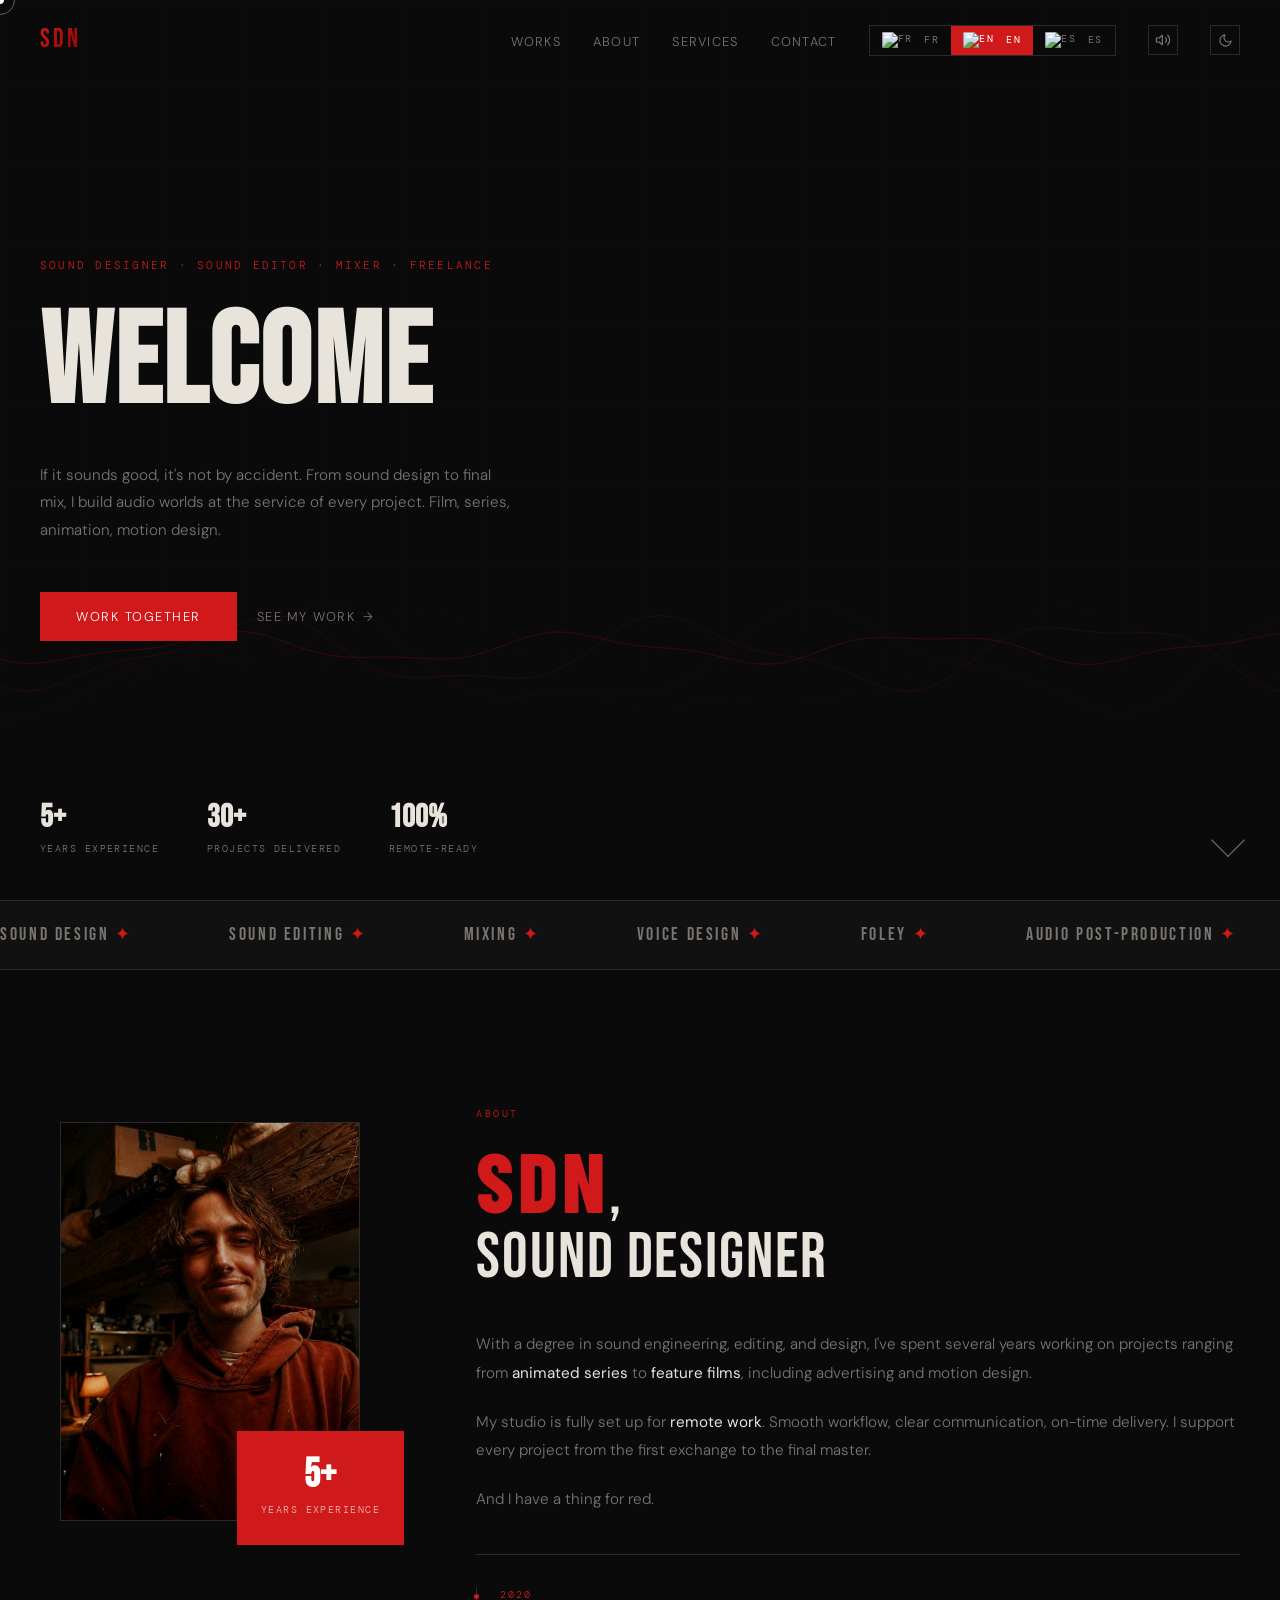
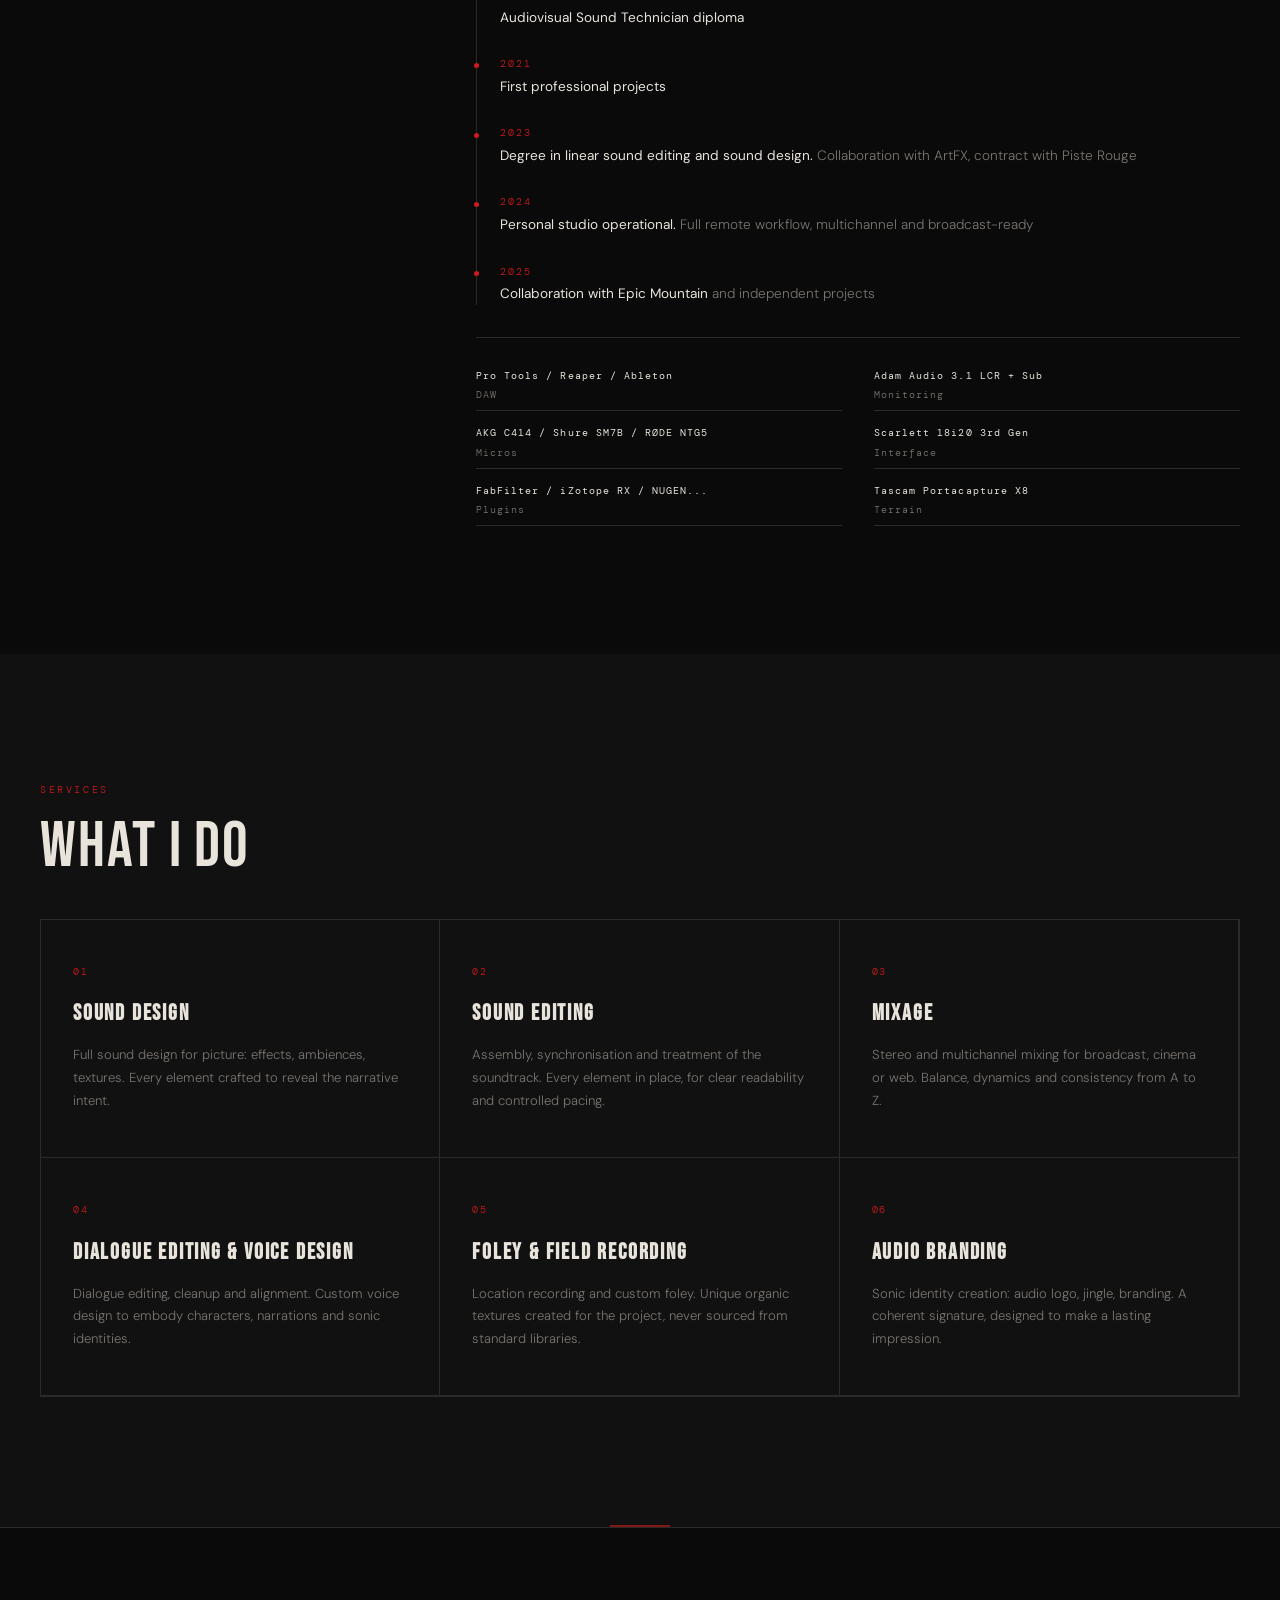
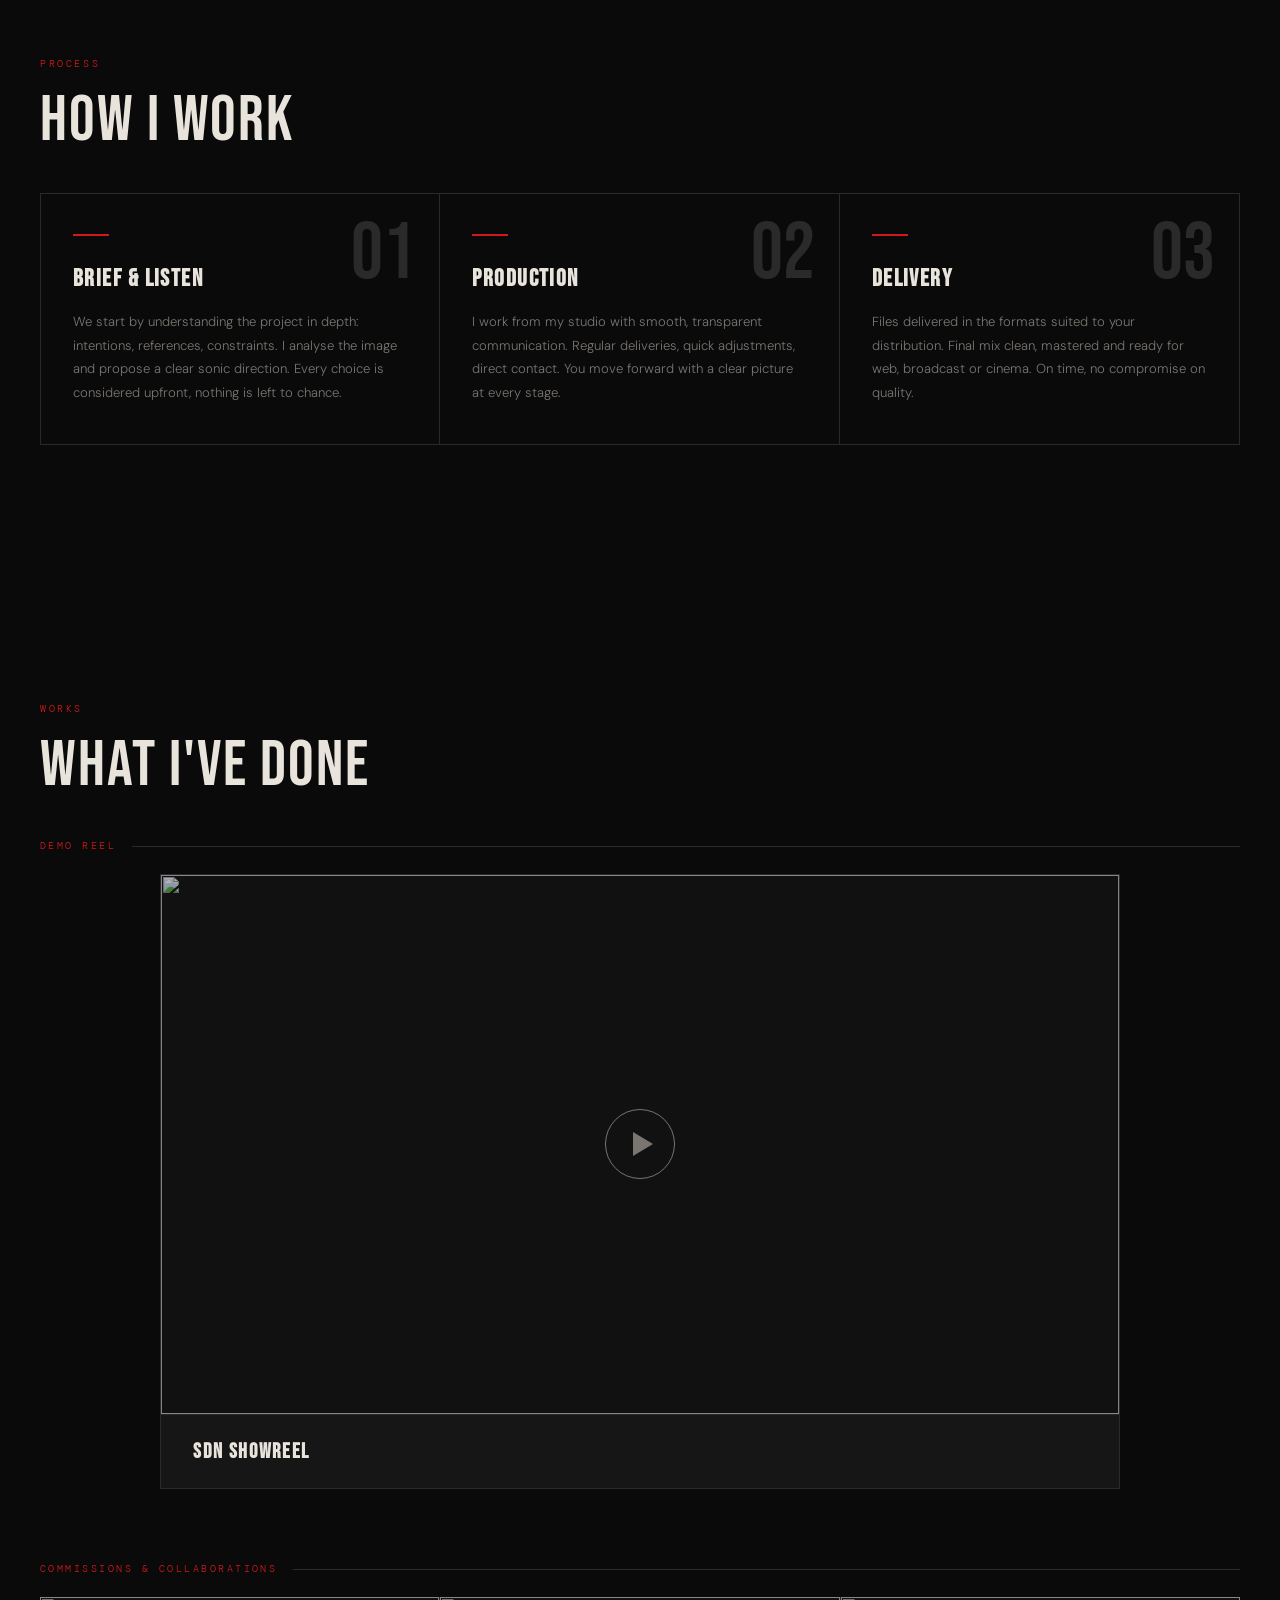
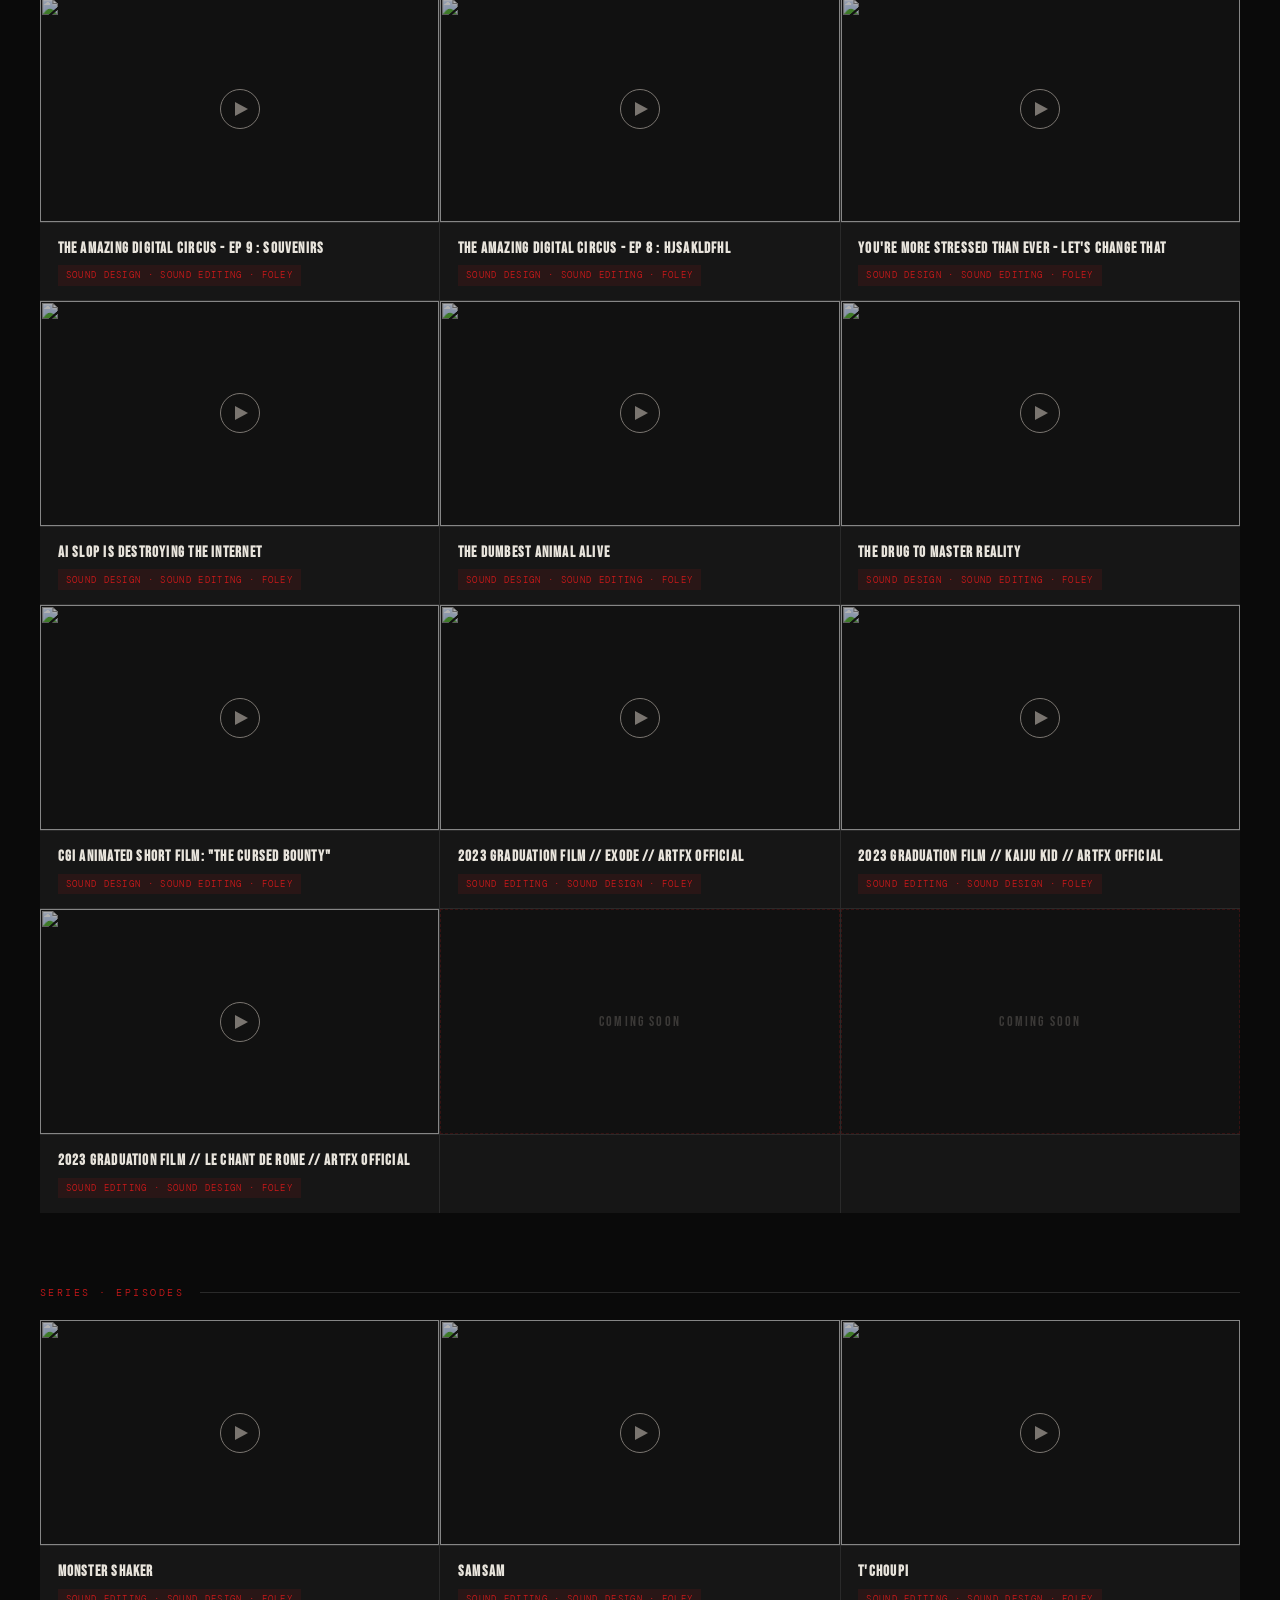
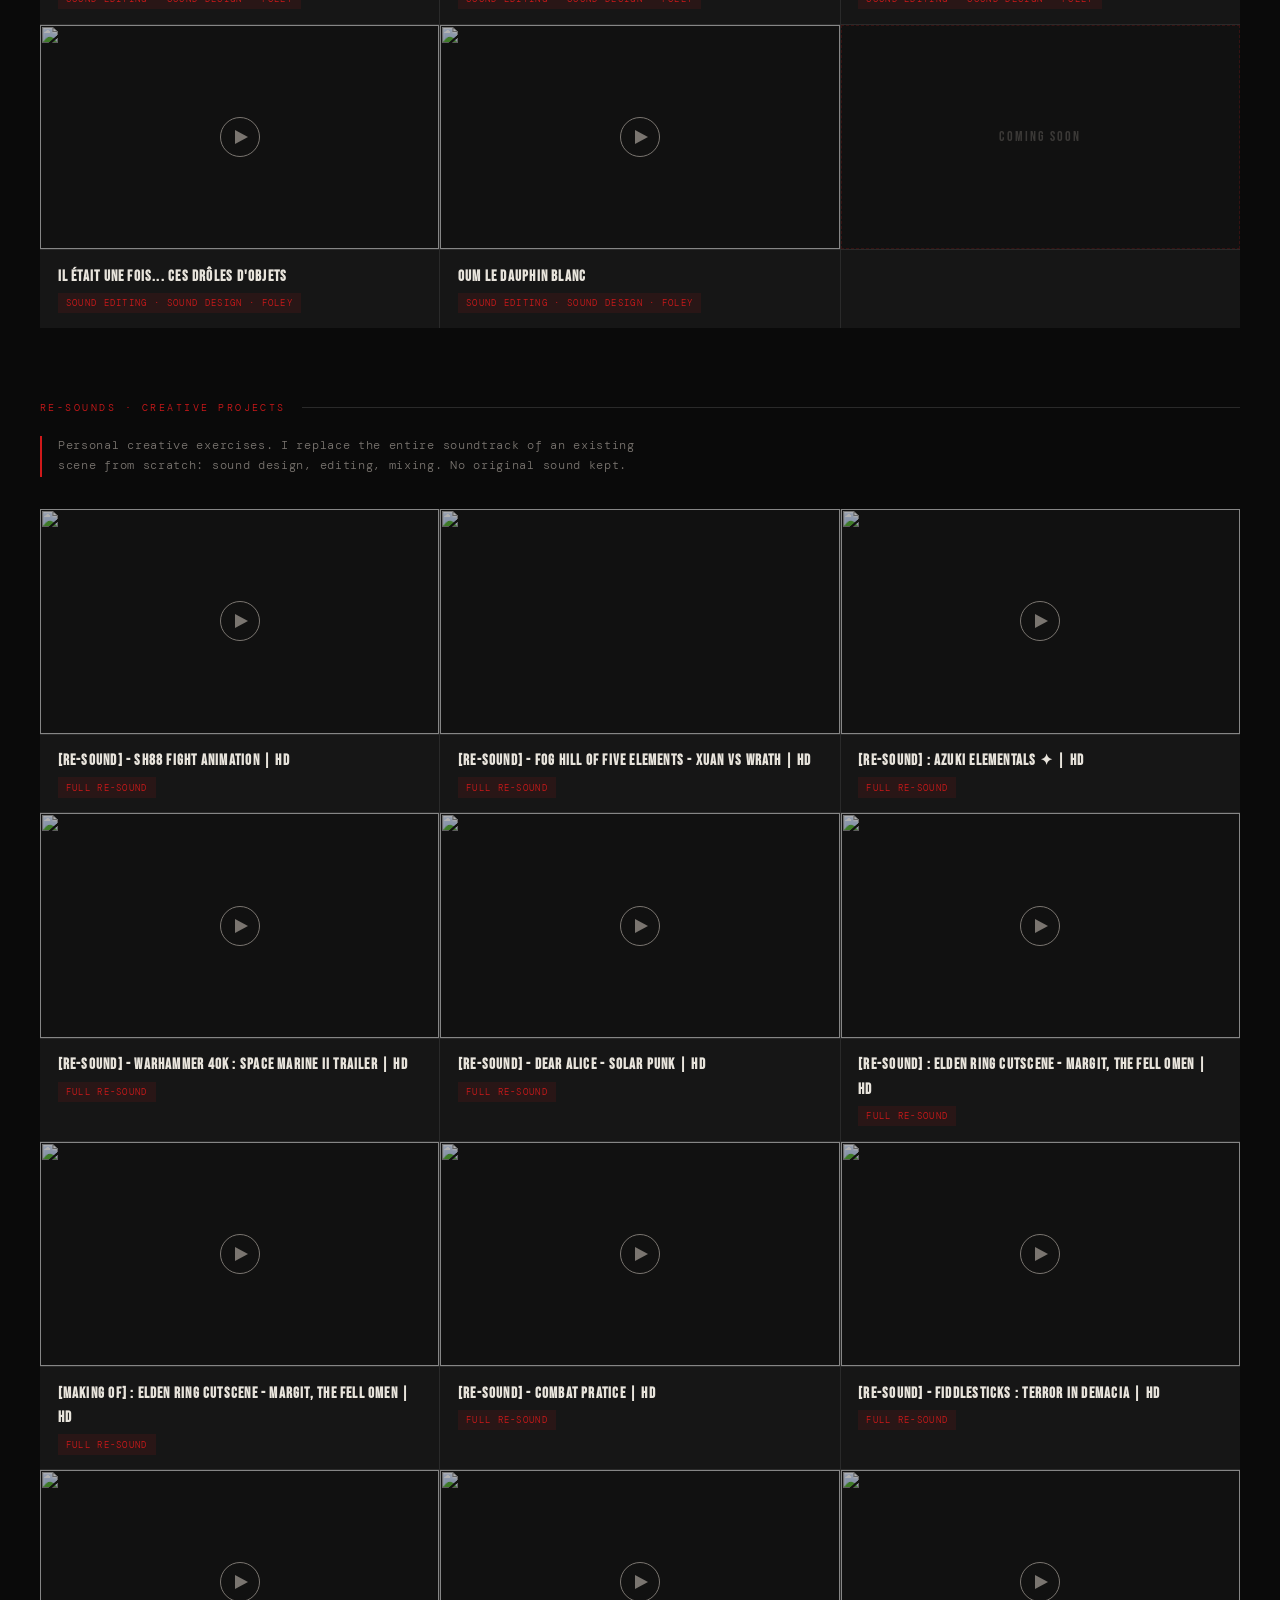
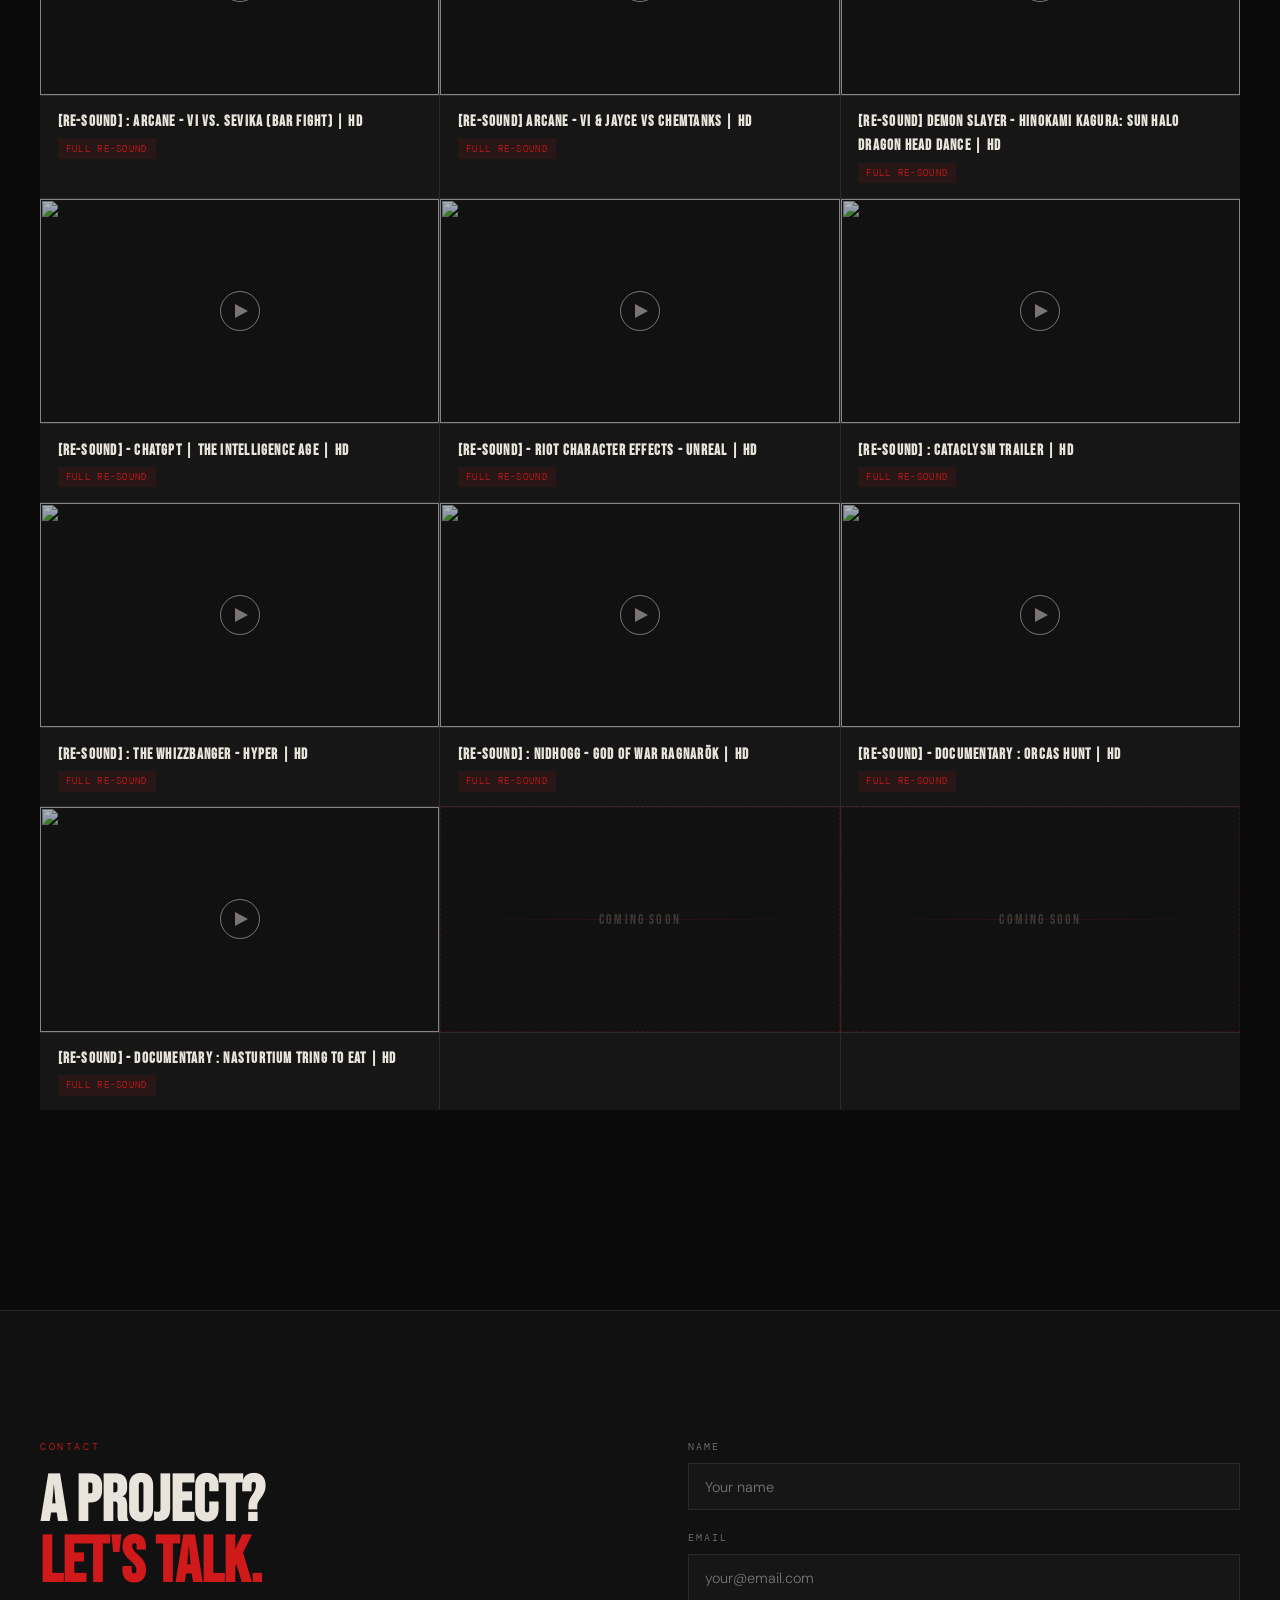
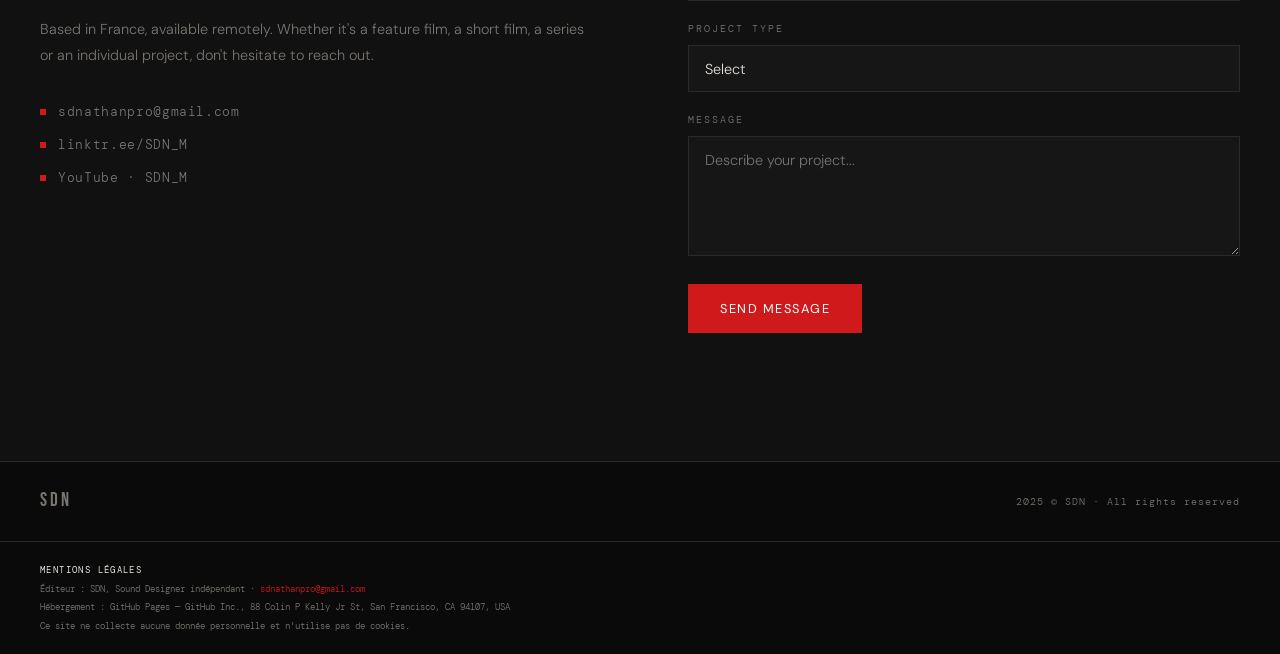
==== commit 5c862662: "Add files via upload" ====
--- a/index.html
+++ b/index.html
@@ -458,6 +458,14 @@
     <div class="works-grid-3">
 
       <div class="work-card">
+        <div class="work-thumb lazy-thumb" data-src="https://www.youtube.com/embed/PVy-bcTsO8A" style="padding:0;position:relative;cursor:none" onclick="lazyLoad(this)">
+        <img src="https://img.youtube.com/vi/PVy-bcTsO8A/hqdefault.jpg" style="position:absolute;inset:0;width:100%;height:100%;object-fit:cover;filter:brightness(0.7)" loading="lazy">
+        <div class="play-icon" style="position:absolute;top:50%;left:50%;transform:translate(-50%,-50%);z-index:2"></div>
+      </div>
+        <div class="work-info"><h4>THE AMAZING DIGITAL CIRCUS - Ep 9 : Souvenirs</h4><div class="work-meta"><span class="work-type" data-fr="Sound Design · Montage Son · Foley" data-en="Sound Design · Sound Editing · Foley" data-es="Sound Design · Montaje de Sonido · Foley">Sound Design · Sound Editing · Foley</span></div></div>
+      </div>
+
+      <div class="work-card">
         <div class="work-thumb lazy-thumb" data-src="https://www.youtube.com/embed/DMNlzf8PiEM" style="padding:0;position:relative;cursor:none" onclick="lazyLoad(this)">
         <img src="https://img.youtube.com/vi/DMNlzf8PiEM/hqdefault.jpg" style="position:absolute;inset:0;width:100%;height:100%;object-fit:cover;filter:brightness(0.7)" loading="lazy">
         <div class="play-icon" style="position:absolute;top:50%;left:50%;transform:translate(-50%,-50%);z-index:2"></div>
@@ -528,6 +536,9 @@
       </div>
         <div class="work-info"><h4>2023 GRADUATION FILM // LE CHANT DE ROME // ARTFX OFFICIAL</h4><div class="work-meta"><span class="work-type" data-fr="Montage Son · Sound Design · Foley" data-en="Sound Editing · Sound Design · Foley" data-es="Montaje de Sonido · Sound Design · Foley">Montage Son · Sound Design · Foley</span></div></div>
       </div>
+
+      <div class="work-card work-slot-empty"><div class="work-thumb"><div class="work-slot-empty-inner"><span class="slot-label" data-fr="Projet à venir" data-en="Coming soon" data-es="Próximamente">Projet à venir</span></div></div><div class="work-info"><h4></h4></div></div>
+      <div class="work-card work-slot-empty"><div class="work-thumb"><div class="work-slot-empty-inner"><span class="slot-label" data-fr="Projet à venir" data-en="Coming soon" data-es="Próximamente">Projet à venir</span></div></div><div class="work-info"><h4></h4></div></div>
 
     </div>
   </div>
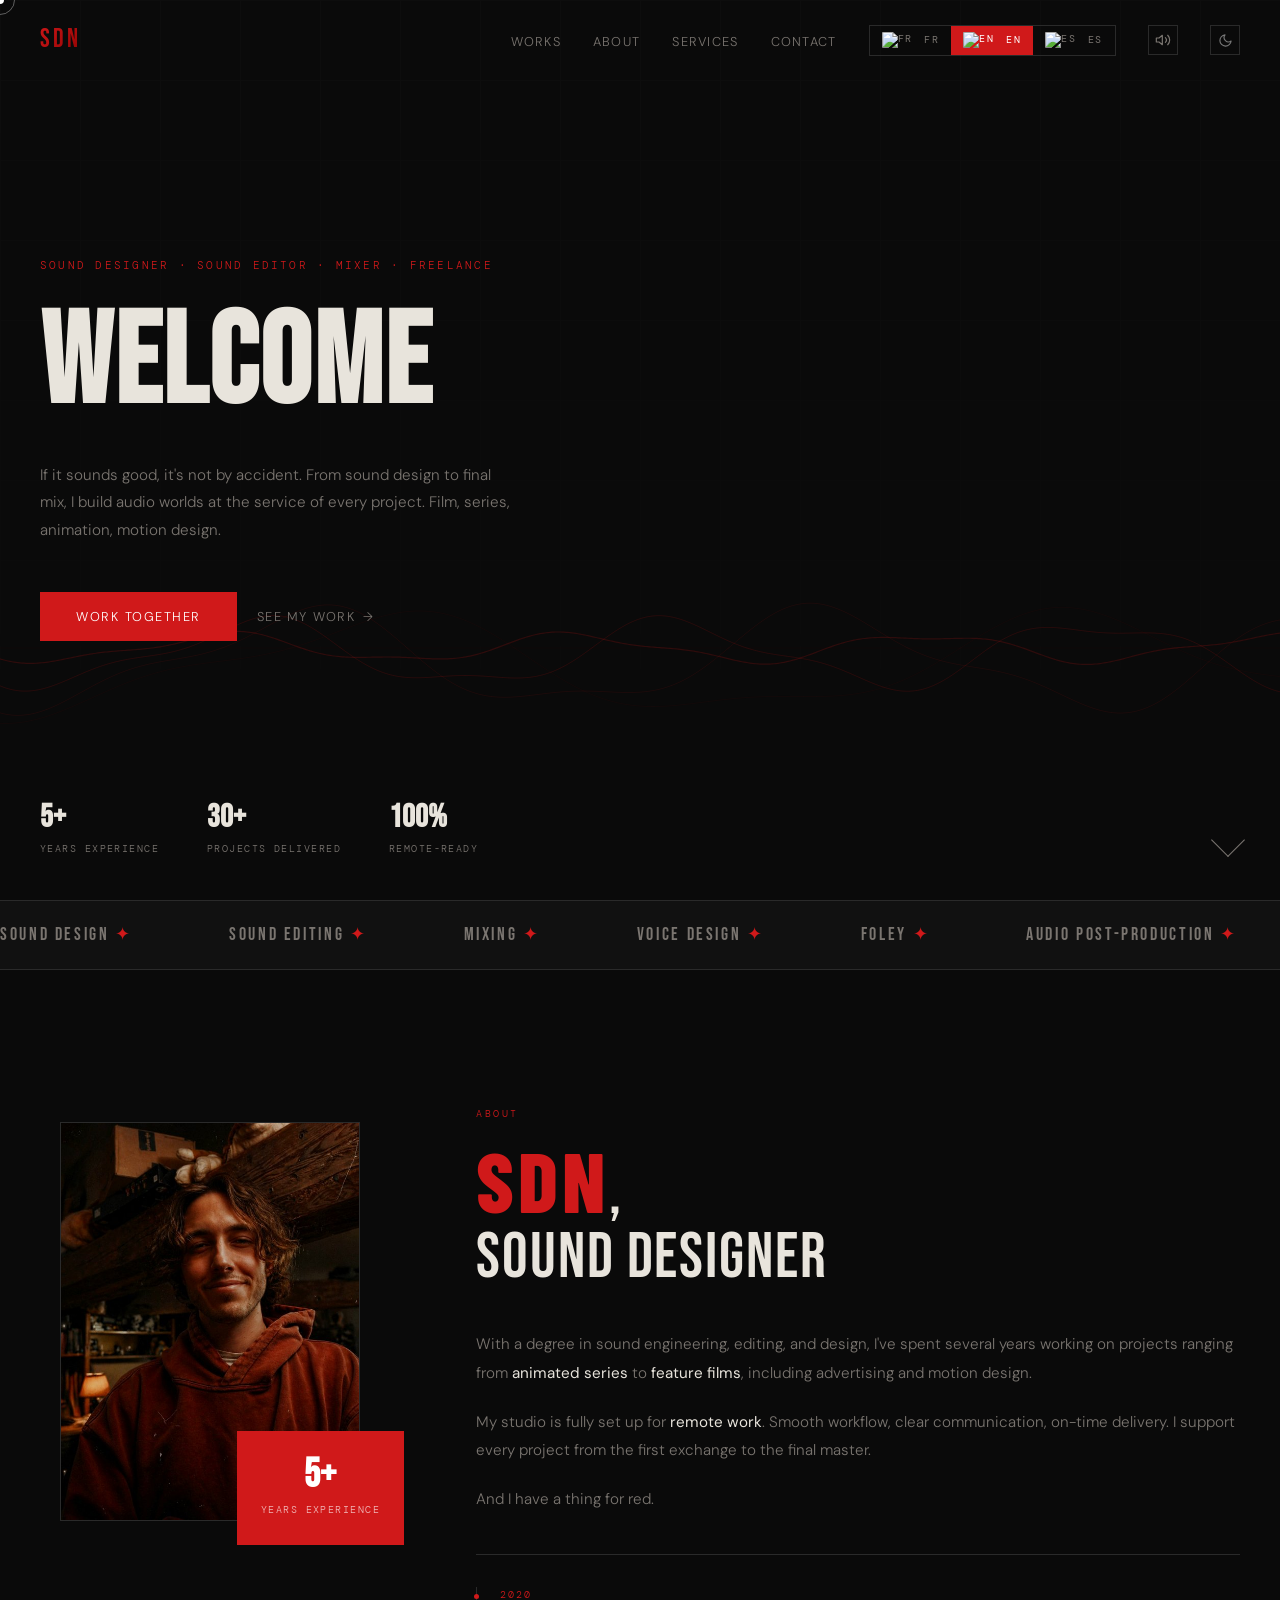
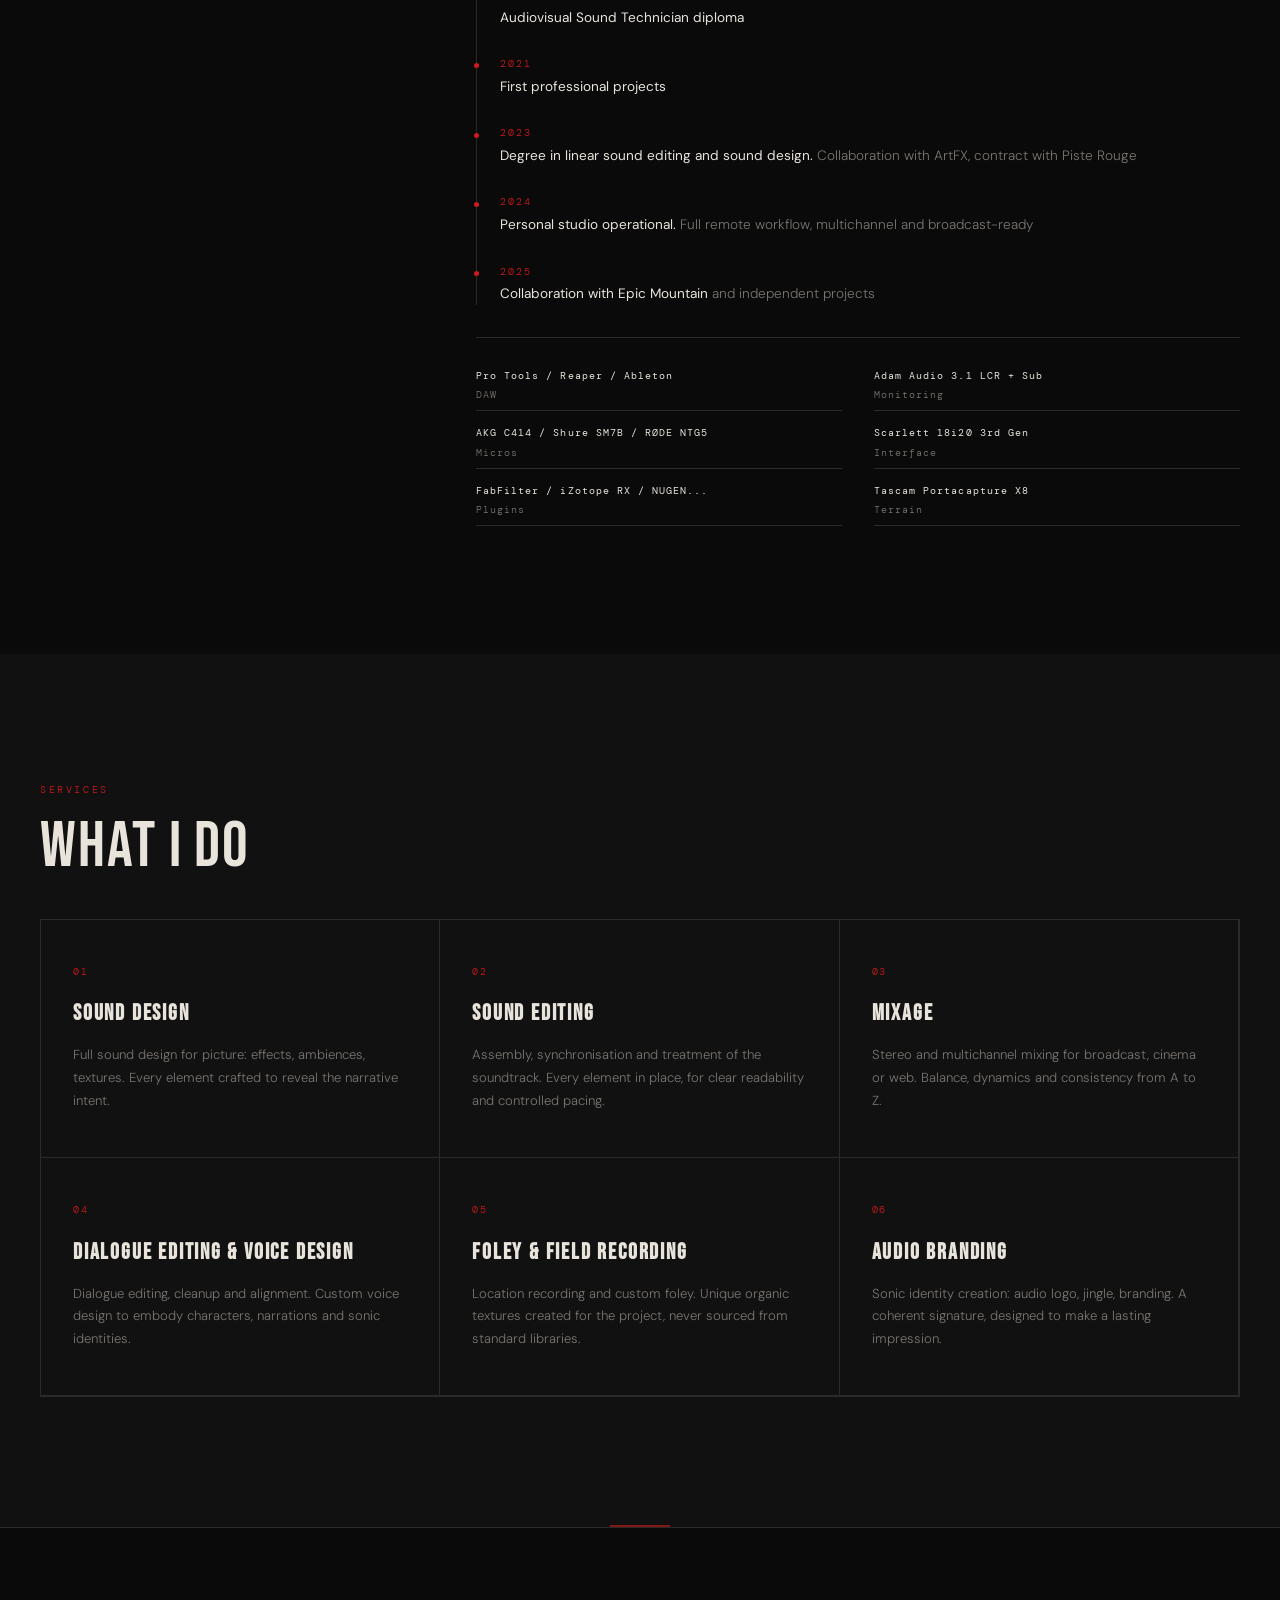
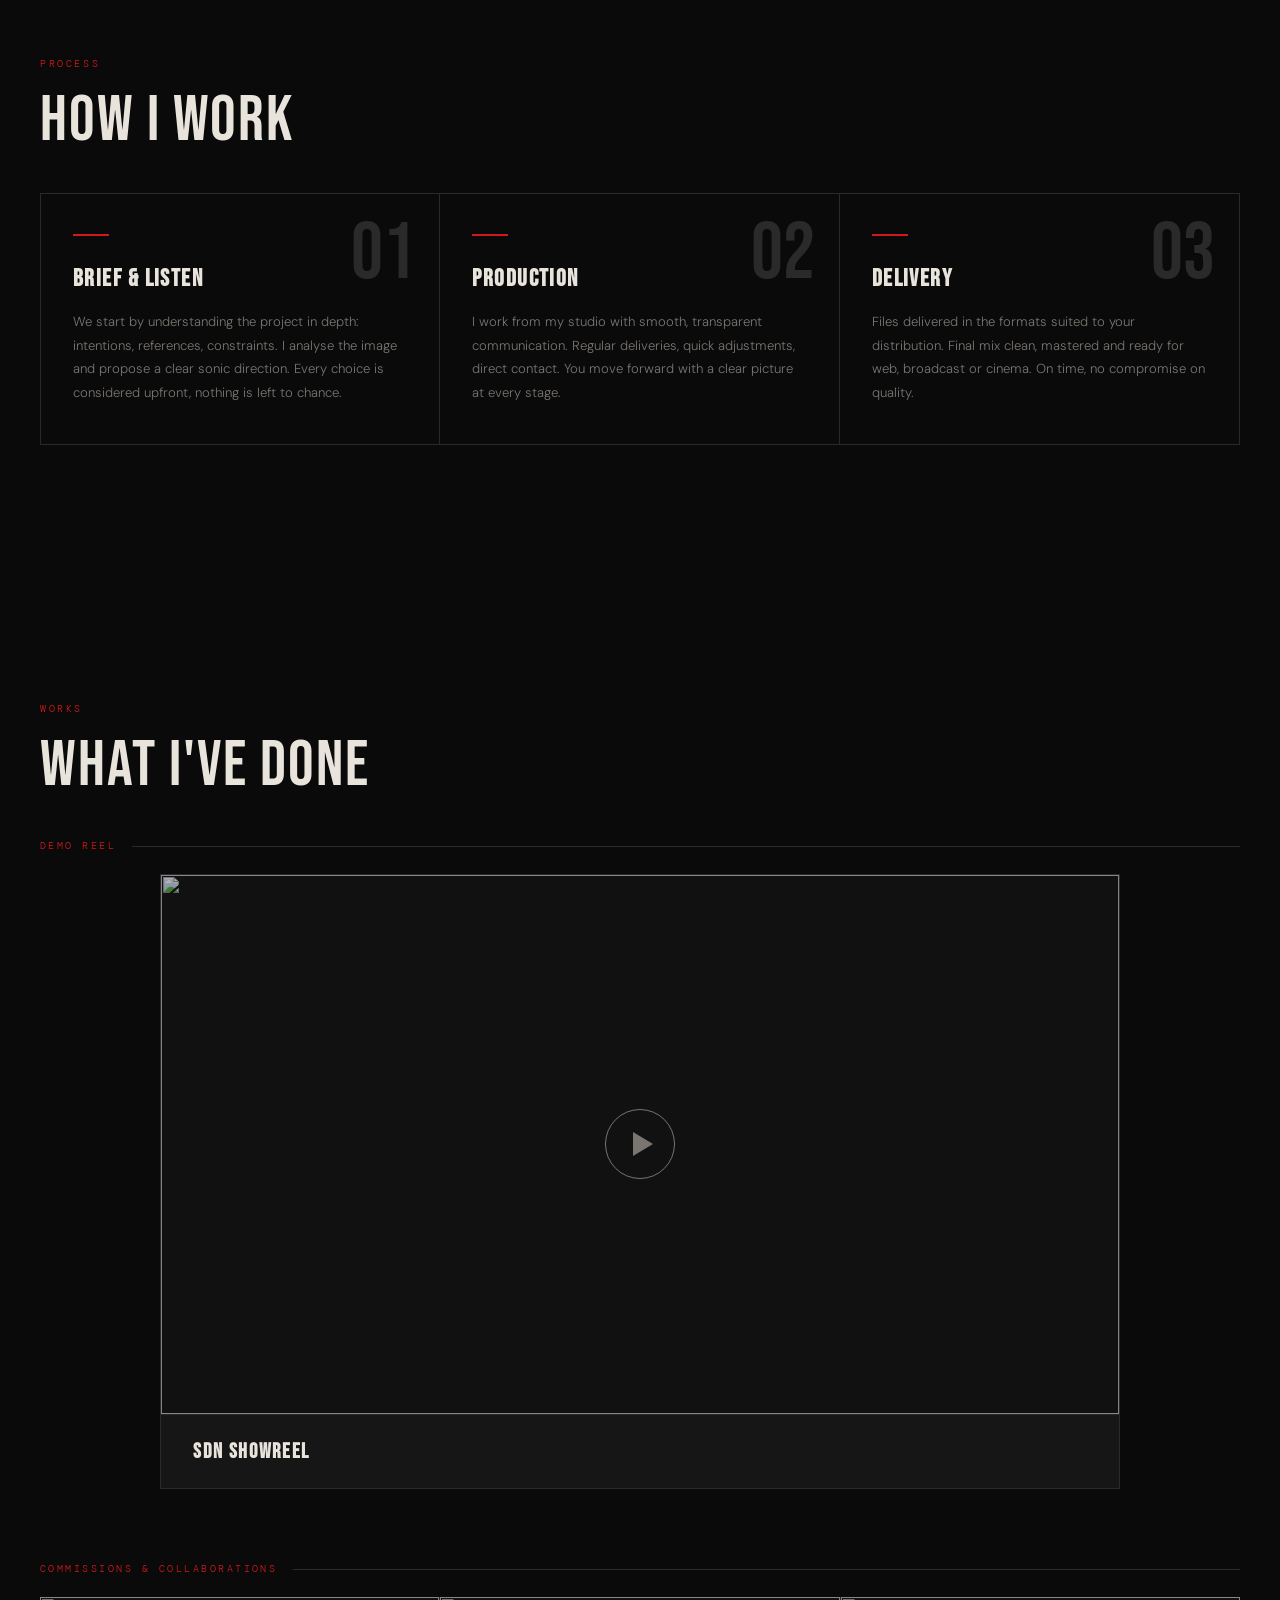
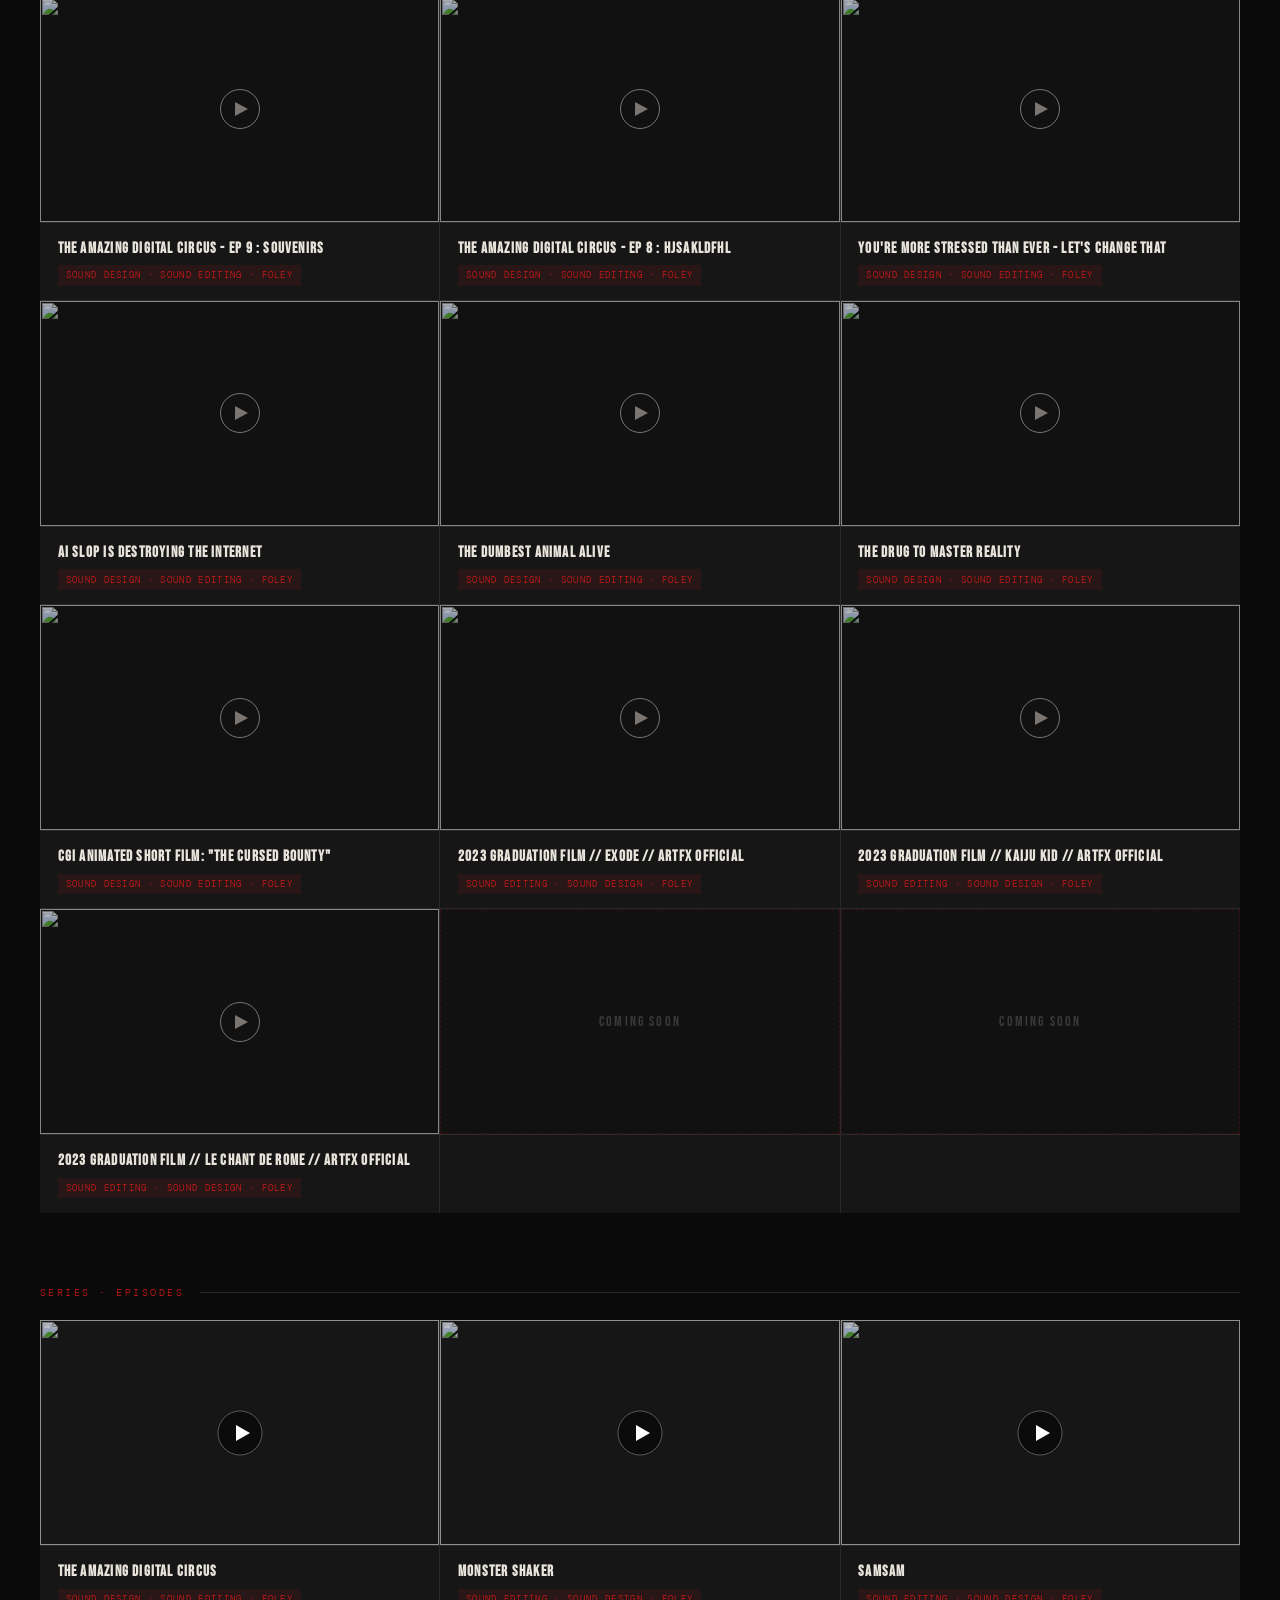
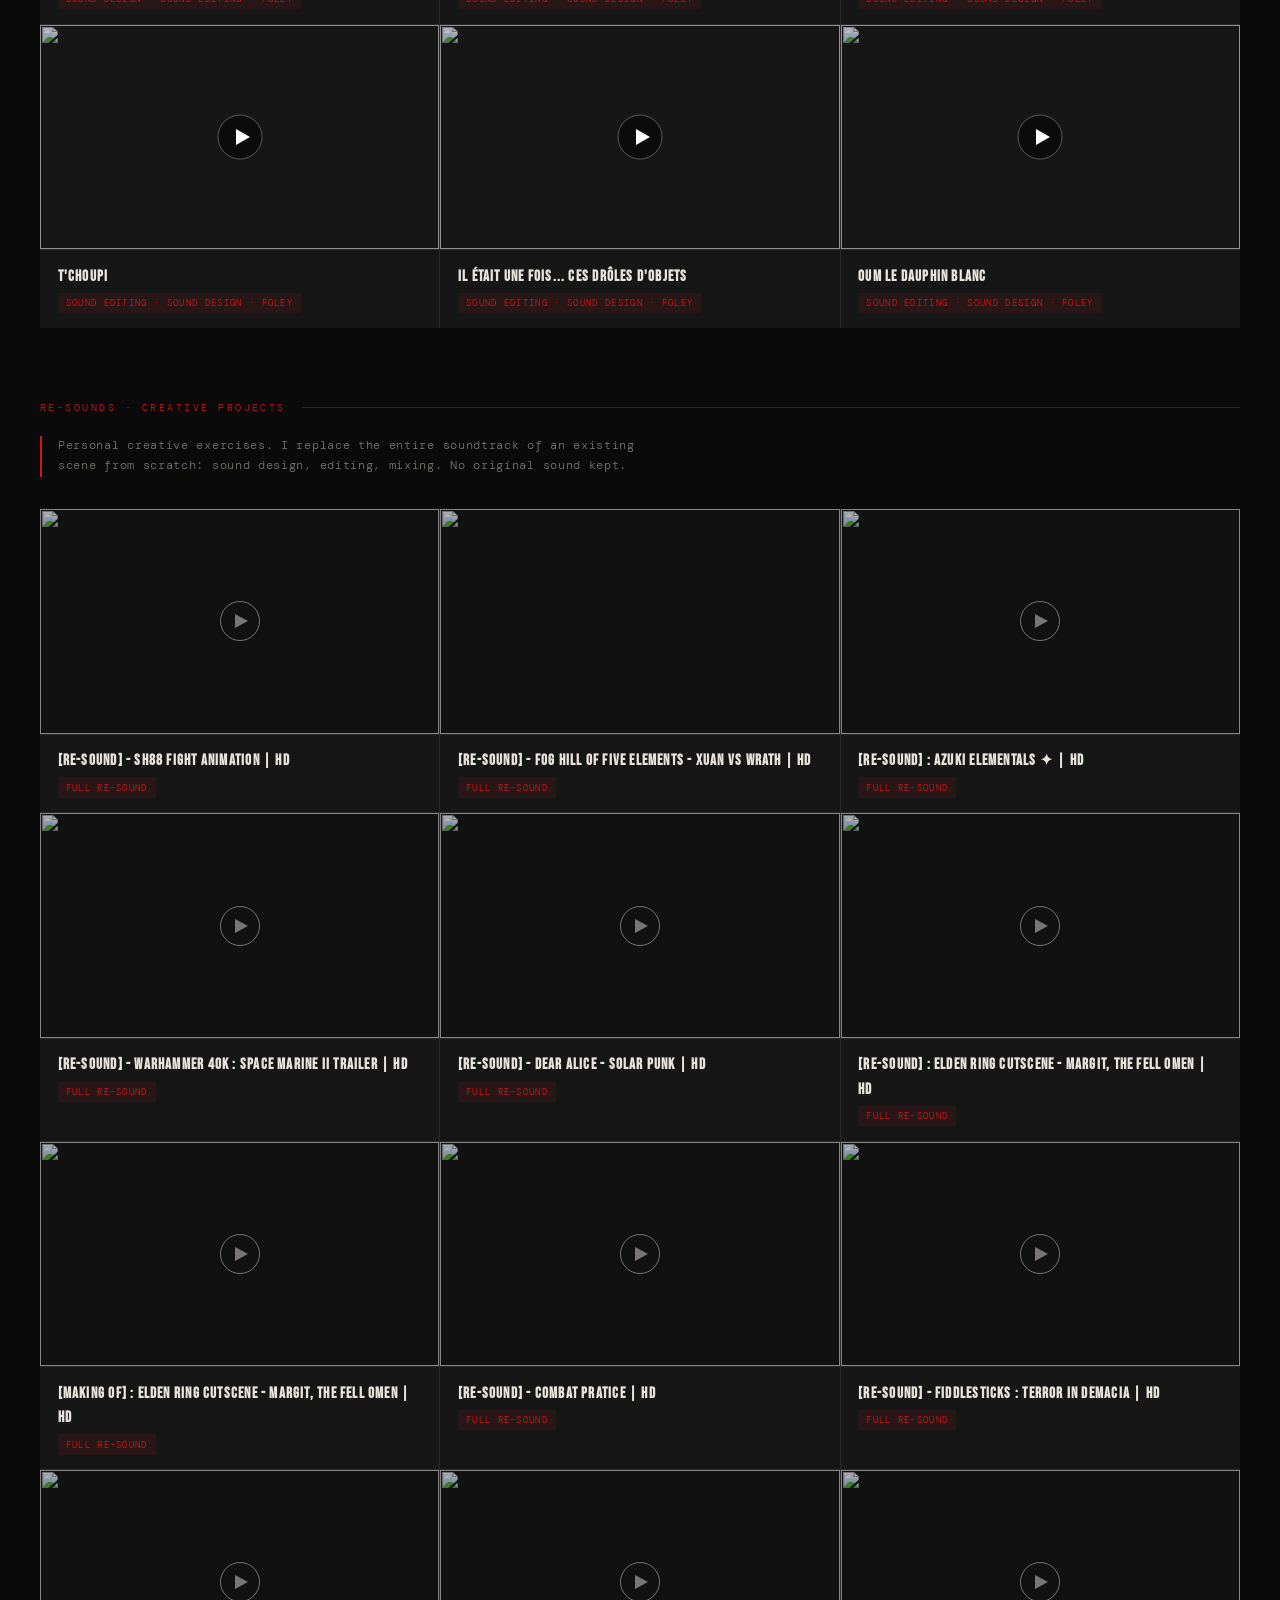
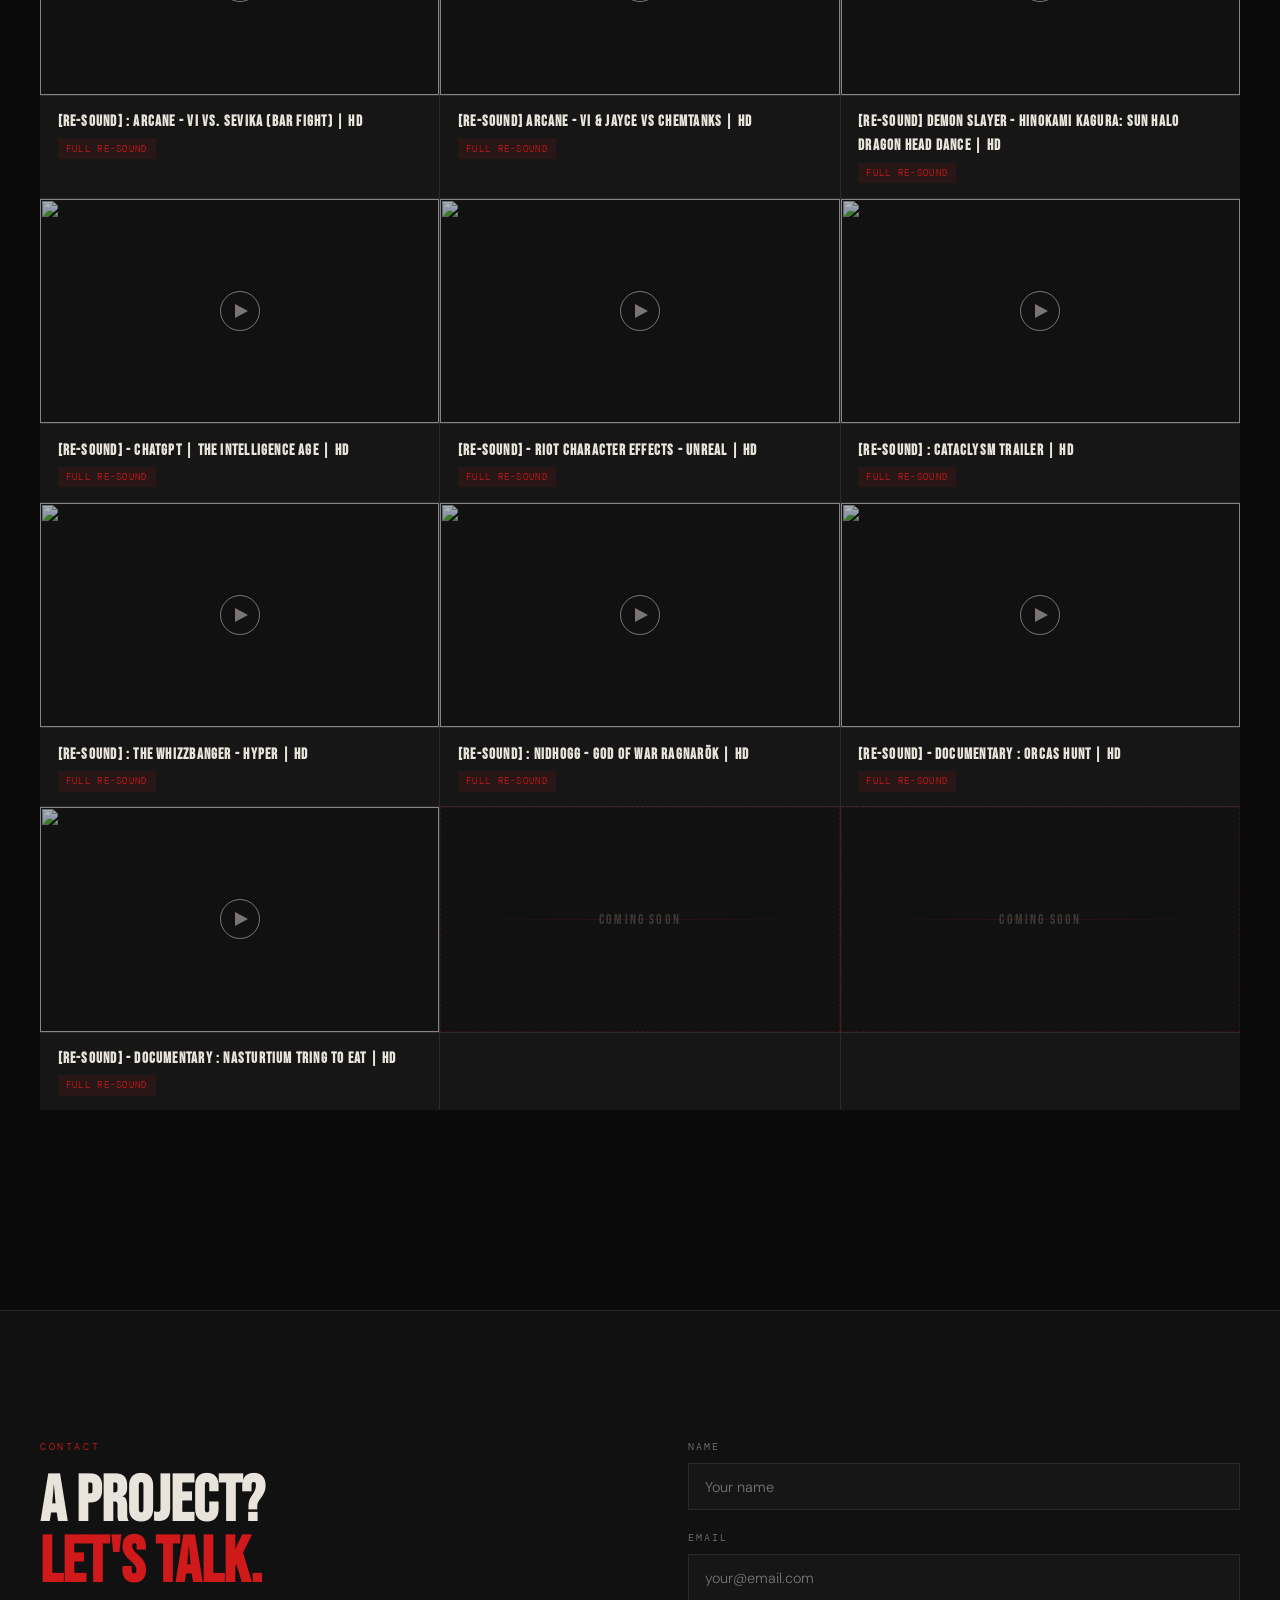
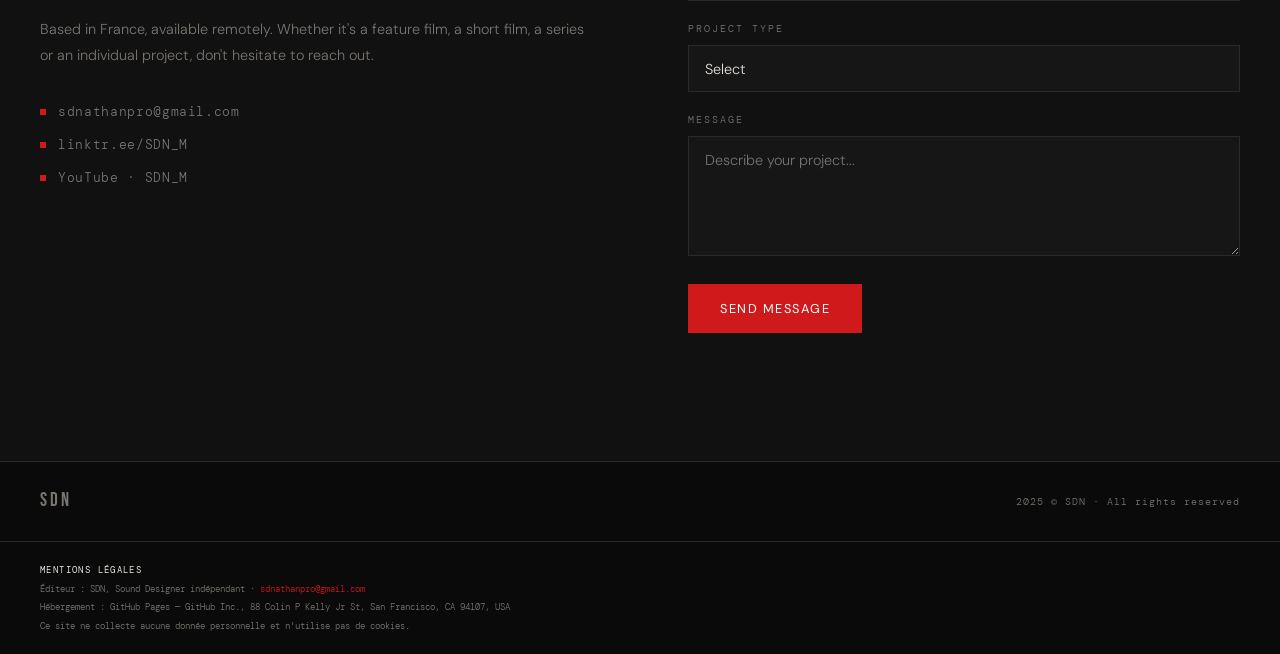
==== commit 6d498f41: "Add files via upload" ====
--- a/index.html
+++ b/index.html
@@ -7,7 +7,7 @@
 <meta name="viewport" content="width=device-width, initial-scale=1.0">
 <title>SDN Sound Designer</title>
 <meta name="description" content="SDN Sound Designer indépendant. Sound design, montage son, mixage et voice design pour cinéma, série, animation et motion design. Remote-ready.">
-<meta name="keywords" content="sound designer, sound designer, montage son, mixage, voice design, bruitage, foley, freelance, indépendant, cinéma, animation, série">
+<meta name="keywords" content="sound designer, montage son, mixage, voice design, bruitage, foley, freelance, indépendant, cinéma, animation, série">
 <meta property="og:title" content="SDN Sound Designer">
 <meta property="og:description" content="Designing the unseen. Sound design, montage son et mixage au service de chaque projet.">
 <meta property="og:image" content="[data-uri]">
@@ -549,46 +549,64 @@
     <div class="works-grid-3">
 
       <div class="work-card">
-        <div class="work-thumb lazy-thumb" data-src="https://www.youtube.com/embed/-JgLoItHofA" style="padding:0;position:relative;cursor:none" onclick="lazyLoad(this)">
-        <img src="https://img.youtube.com/vi/-JgLoItHofA/hqdefault.jpg" style="position:absolute;inset:0;width:100%;height:100%;object-fit:cover;filter:brightness(0.7)" loading="lazy">
-        <div class="play-icon" style="position:absolute;top:50%;left:50%;transform:translate(-50%,-50%);z-index:2"></div>
-      </div>
+        <a href="https://www.youtube.com/playlist?list=PLHovnlOusNLgvAbnxluXCVB3KLj8e4QB-" target="_blank" rel="noopener" style="display:block;position:relative;overflow:hidden;aspect-ratio:16/9;cursor:none">
+          <img src="https://img.youtube.com/vi/HwAPLk_sQ3w/hqdefault.jpg" style="position:absolute;inset:0;width:100%;height:100%;object-fit:cover;filter:brightness(0.75)" loading="lazy">
+          <div style="position:absolute;inset:0;display:flex;align-items:center;justify-content:center;z-index:2">
+            <svg width="48" height="48" viewBox="0 0 48 48" fill="none"><circle cx="24" cy="24" r="22" fill="rgba(0,0,0,0.5)" stroke="rgba(255,255,255,0.3)" stroke-width="1"/><polygon points="20,16 34,24 20,32" fill="white"/></svg>
+          </div>
+        </a>
+        <div class="work-info"><h4>The Amazing Digital Circus</h4><div class="work-meta"><span class="work-type" data-fr="Sound Design · Montage Son · Foley" data-en="Sound Design · Sound Editing · Foley" data-es="Sound Design · Montaje de Sonido · Foley">Sound Design · Montage Son · Foley</span></div></div>
+      </div>
+
+      <div class="work-card">
+        <a href="https://www.youtube.com/watch?v=-JgLoItHofA" target="_blank" rel="noopener" style="display:block;position:relative;overflow:hidden;aspect-ratio:16/9;cursor:none">
+          <img src="https://img.youtube.com/vi/-JgLoItHofA/hqdefault.jpg" style="position:absolute;inset:0;width:100%;height:100%;object-fit:cover;filter:brightness(0.75)" loading="lazy">
+          <div style="position:absolute;inset:0;display:flex;align-items:center;justify-content:center;z-index:2">
+            <svg width="48" height="48" viewBox="0 0 48 48" fill="none"><circle cx="24" cy="24" r="22" fill="rgba(0,0,0,0.5)" stroke="rgba(255,255,255,0.3)" stroke-width="1"/><polygon points="20,16 34,24 20,32" fill="white"/></svg>
+          </div>
+        </a>
         <div class="work-info"><h4>Monster Shaker</h4><div class="work-meta"><span class="work-type" data-fr="Montage Son · Sound Design · Foley" data-en="Sound Editing · Sound Design · Foley" data-es="Montaje de Sonido · Sound Design · Foley">Montage Son · Sound Design · Foley</span></div></div>
       </div>
 
       <div class="work-card">
-        <div class="work-thumb lazy-thumb" data-src="https://www.youtube.com/embed/krk-F7RybLM" style="padding:0;position:relative;cursor:none" onclick="lazyLoad(this)">
-        <img src="https://img.youtube.com/vi/krk-F7RybLM/hqdefault.jpg" style="position:absolute;inset:0;width:100%;height:100%;object-fit:cover;filter:brightness(0.7)" loading="lazy">
-        <div class="play-icon" style="position:absolute;top:50%;left:50%;transform:translate(-50%,-50%);z-index:2"></div>
-      </div>
+        <a href="https://www.youtube.com/watch?v=krk-F7RybLM" target="_blank" rel="noopener" style="display:block;position:relative;overflow:hidden;aspect-ratio:16/9;cursor:none">
+          <img src="https://img.youtube.com/vi/krk-F7RybLM/hqdefault.jpg" style="position:absolute;inset:0;width:100%;height:100%;object-fit:cover;filter:brightness(0.75)" loading="lazy">
+          <div style="position:absolute;inset:0;display:flex;align-items:center;justify-content:center;z-index:2">
+            <svg width="48" height="48" viewBox="0 0 48 48" fill="none"><circle cx="24" cy="24" r="22" fill="rgba(0,0,0,0.5)" stroke="rgba(255,255,255,0.3)" stroke-width="1"/><polygon points="20,16 34,24 20,32" fill="white"/></svg>
+          </div>
+        </a>
         <div class="work-info"><h4>SamSam</h4><div class="work-meta"><span class="work-type" data-fr="Montage Son · Sound Design · Foley" data-en="Sound Editing · Sound Design · Foley" data-es="Montaje de Sonido · Sound Design · Foley">Montage Son · Sound Design · Foley</span></div></div>
       </div>
 
       <div class="work-card">
-        <div class="work-thumb lazy-thumb" data-src="https://www.youtube.com/embed/_Lk1UNamaCc" style="padding:0;position:relative;cursor:none" onclick="lazyLoad(this)">
-        <img src="https://img.youtube.com/vi/_Lk1UNamaCc/hqdefault.jpg" style="position:absolute;inset:0;width:100%;height:100%;object-fit:cover;filter:brightness(0.7)" loading="lazy">
-        <div class="play-icon" style="position:absolute;top:50%;left:50%;transform:translate(-50%,-50%);z-index:2"></div>
-      </div>
+        <a href="https://www.youtube.com/watch?v=_Lk1UNamaCc" target="_blank" rel="noopener" style="display:block;position:relative;overflow:hidden;aspect-ratio:16/9;cursor:none">
+          <img src="https://img.youtube.com/vi/_Lk1UNamaCc/hqdefault.jpg" style="position:absolute;inset:0;width:100%;height:100%;object-fit:cover;filter:brightness(0.75)" loading="lazy">
+          <div style="position:absolute;inset:0;display:flex;align-items:center;justify-content:center;z-index:2">
+            <svg width="48" height="48" viewBox="0 0 48 48" fill="none"><circle cx="24" cy="24" r="22" fill="rgba(0,0,0,0.5)" stroke="rgba(255,255,255,0.3)" stroke-width="1"/><polygon points="20,16 34,24 20,32" fill="white"/></svg>
+          </div>
+        </a>
         <div class="work-info"><h4>T'choupi</h4><div class="work-meta"><span class="work-type" data-fr="Montage Son · Sound Design · Foley" data-en="Sound Editing · Sound Design · Foley" data-es="Montaje de Sonido · Sound Design · Foley">Montage Son · Sound Design · Foley</span></div></div>
       </div>
 
       <div class="work-card">
-        <div class="work-thumb lazy-thumb" data-src="https://www.youtube.com/embed/UhFMnS_0jWo" style="padding:0;position:relative;cursor:none" onclick="lazyLoad(this)">
-        <img src="https://img.youtube.com/vi/UhFMnS_0jWo/hqdefault.jpg" style="position:absolute;inset:0;width:100%;height:100%;object-fit:cover;filter:brightness(0.7)" loading="lazy">
-        <div class="play-icon" style="position:absolute;top:50%;left:50%;transform:translate(-50%,-50%);z-index:2"></div>
-      </div>
+        <a href="https://www.youtube.com/watch?v=UhFMnS_0jWo" target="_blank" rel="noopener" style="display:block;position:relative;overflow:hidden;aspect-ratio:16/9;cursor:none">
+          <img src="https://img.youtube.com/vi/UhFMnS_0jWo/hqdefault.jpg" style="position:absolute;inset:0;width:100%;height:100%;object-fit:cover;filter:brightness(0.75)" loading="lazy">
+          <div style="position:absolute;inset:0;display:flex;align-items:center;justify-content:center;z-index:2">
+            <svg width="48" height="48" viewBox="0 0 48 48" fill="none"><circle cx="24" cy="24" r="22" fill="rgba(0,0,0,0.5)" stroke="rgba(255,255,255,0.3)" stroke-width="1"/><polygon points="20,16 34,24 20,32" fill="white"/></svg>
+          </div>
+        </a>
         <div class="work-info"><h4>Il était une fois... Ces drôles d'objets</h4><div class="work-meta"><span class="work-type" data-fr="Montage Son · Sound Design · Foley" data-en="Sound Editing · Sound Design · Foley" data-es="Montaje de Sonido · Sound Design · Foley">Montage Son · Sound Design · Foley</span></div></div>
       </div>
 
       <div class="work-card">
-        <div class="work-thumb lazy-thumb" data-src="https://www.youtube.com/embed/osjnYjgNg_E" style="padding:0;position:relative;cursor:none" onclick="lazyLoad(this)">
-        <img src="https://img.youtube.com/vi/osjnYjgNg_E/hqdefault.jpg" style="position:absolute;inset:0;width:100%;height:100%;object-fit:cover;filter:brightness(0.7)" loading="lazy">
-        <div class="play-icon" style="position:absolute;top:50%;left:50%;transform:translate(-50%,-50%);z-index:2"></div>
-      </div>
+        <a href="https://www.youtube.com/watch?v=osjnYjgNg_E" target="_blank" rel="noopener" style="display:block;position:relative;overflow:hidden;aspect-ratio:16/9;cursor:none">
+          <img src="https://img.youtube.com/vi/osjnYjgNg_E/hqdefault.jpg" style="position:absolute;inset:0;width:100%;height:100%;object-fit:cover;filter:brightness(0.75)" loading="lazy">
+          <div style="position:absolute;inset:0;display:flex;align-items:center;justify-content:center;z-index:2">
+            <svg width="48" height="48" viewBox="0 0 48 48" fill="none"><circle cx="24" cy="24" r="22" fill="rgba(0,0,0,0.5)" stroke="rgba(255,255,255,0.3)" stroke-width="1"/><polygon points="20,16 34,24 20,32" fill="white"/></svg>
+          </div>
+        </a>
         <div class="work-info"><h4>Oum le dauphin blanc</h4><div class="work-meta"><span class="work-type" data-fr="Montage Son · Sound Design · Foley" data-en="Sound Editing · Sound Design · Foley" data-es="Montaje de Sonido · Sound Design · Foley">Montage Son · Sound Design · Foley</span></div></div>
       </div>
-
-      <div class="work-card work-slot-empty"><div class="work-thumb"><div class="work-slot-empty-inner"><span class="slot-label" data-fr="Projet à venir" data-en="Coming soon" data-es="Próximamente">Projet à venir</span></div></div><div class="work-info"><h4></h4></div></div>
 
     </div>
   </div>
@@ -811,6 +829,7 @@
 setLang('en')
 
 function setLang(lang){
+  document.documentElement.lang = lang
   document.getElementById('btn-fr').classList.toggle('active',lang==='fr')
   document.getElementById('btn-en').classList.toggle('active',lang==='en')
   document.getElementById('btn-es').classList.toggle('active',lang==='es')
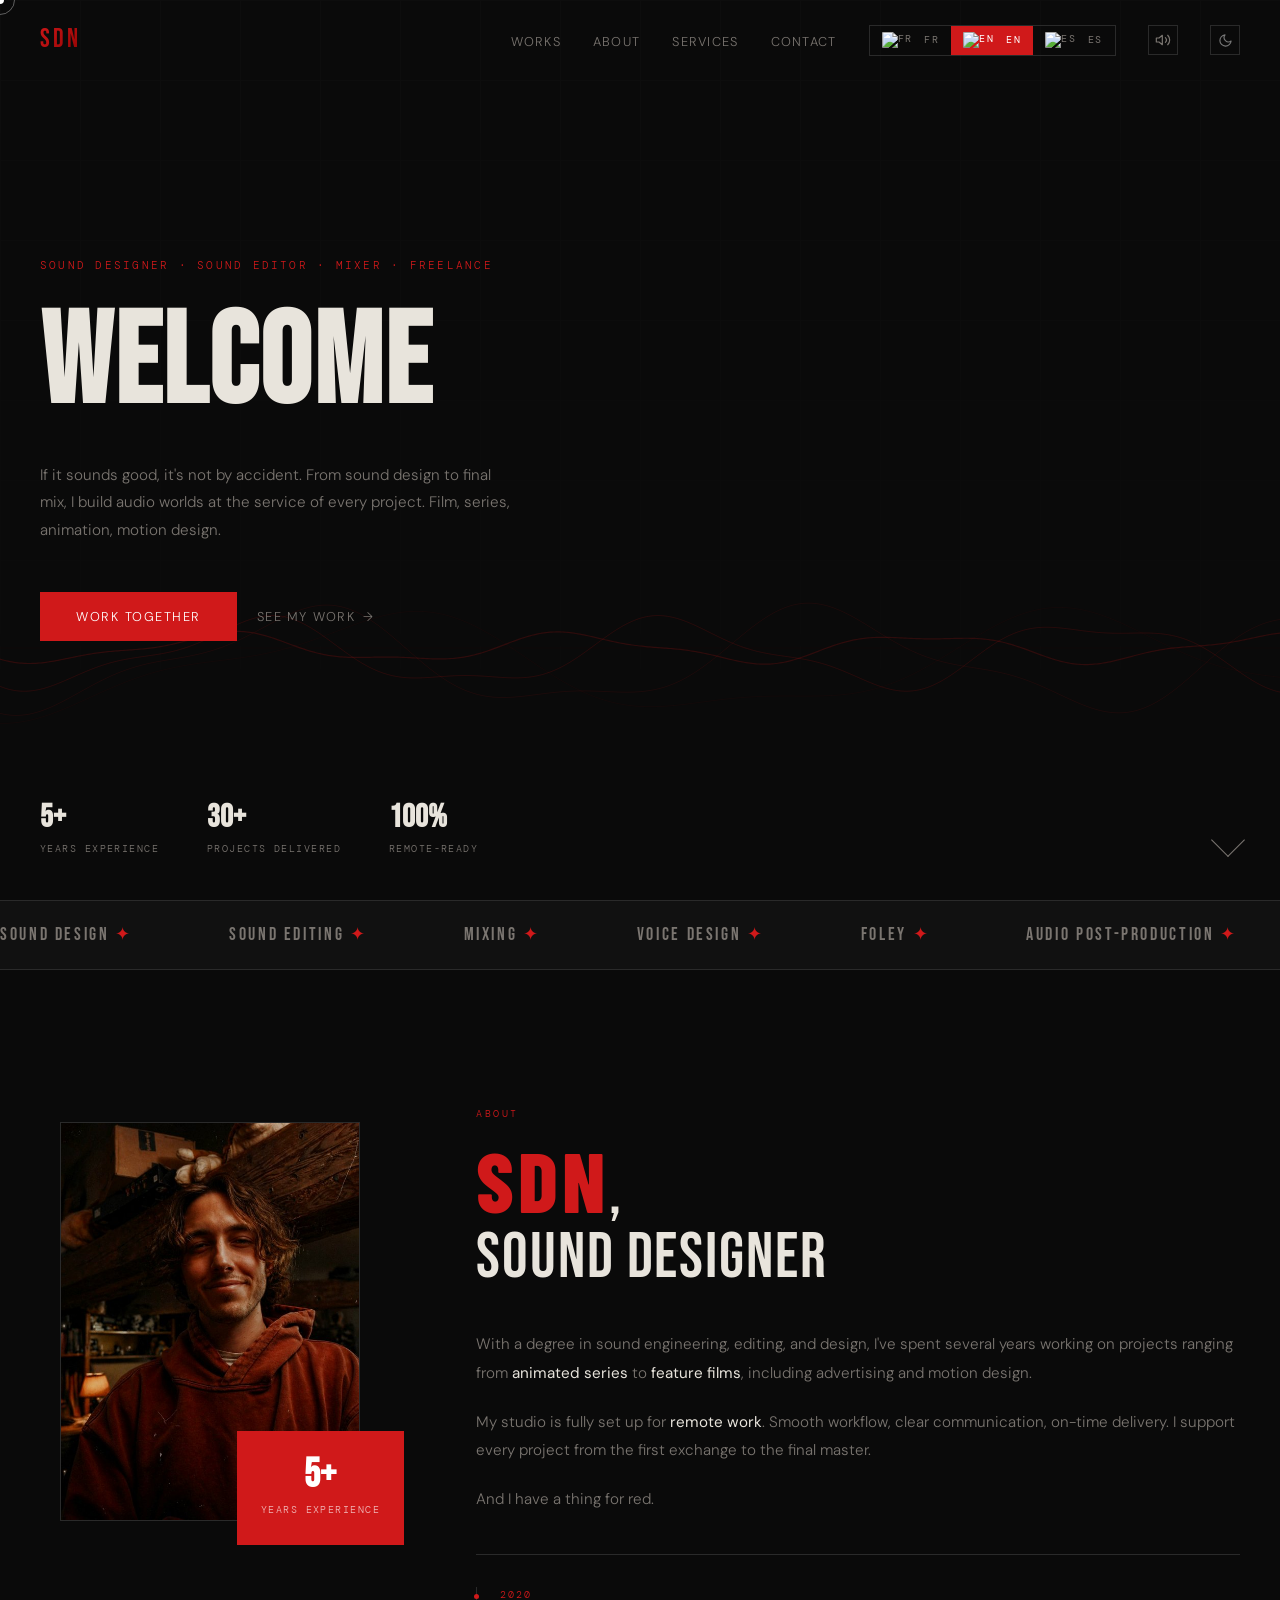
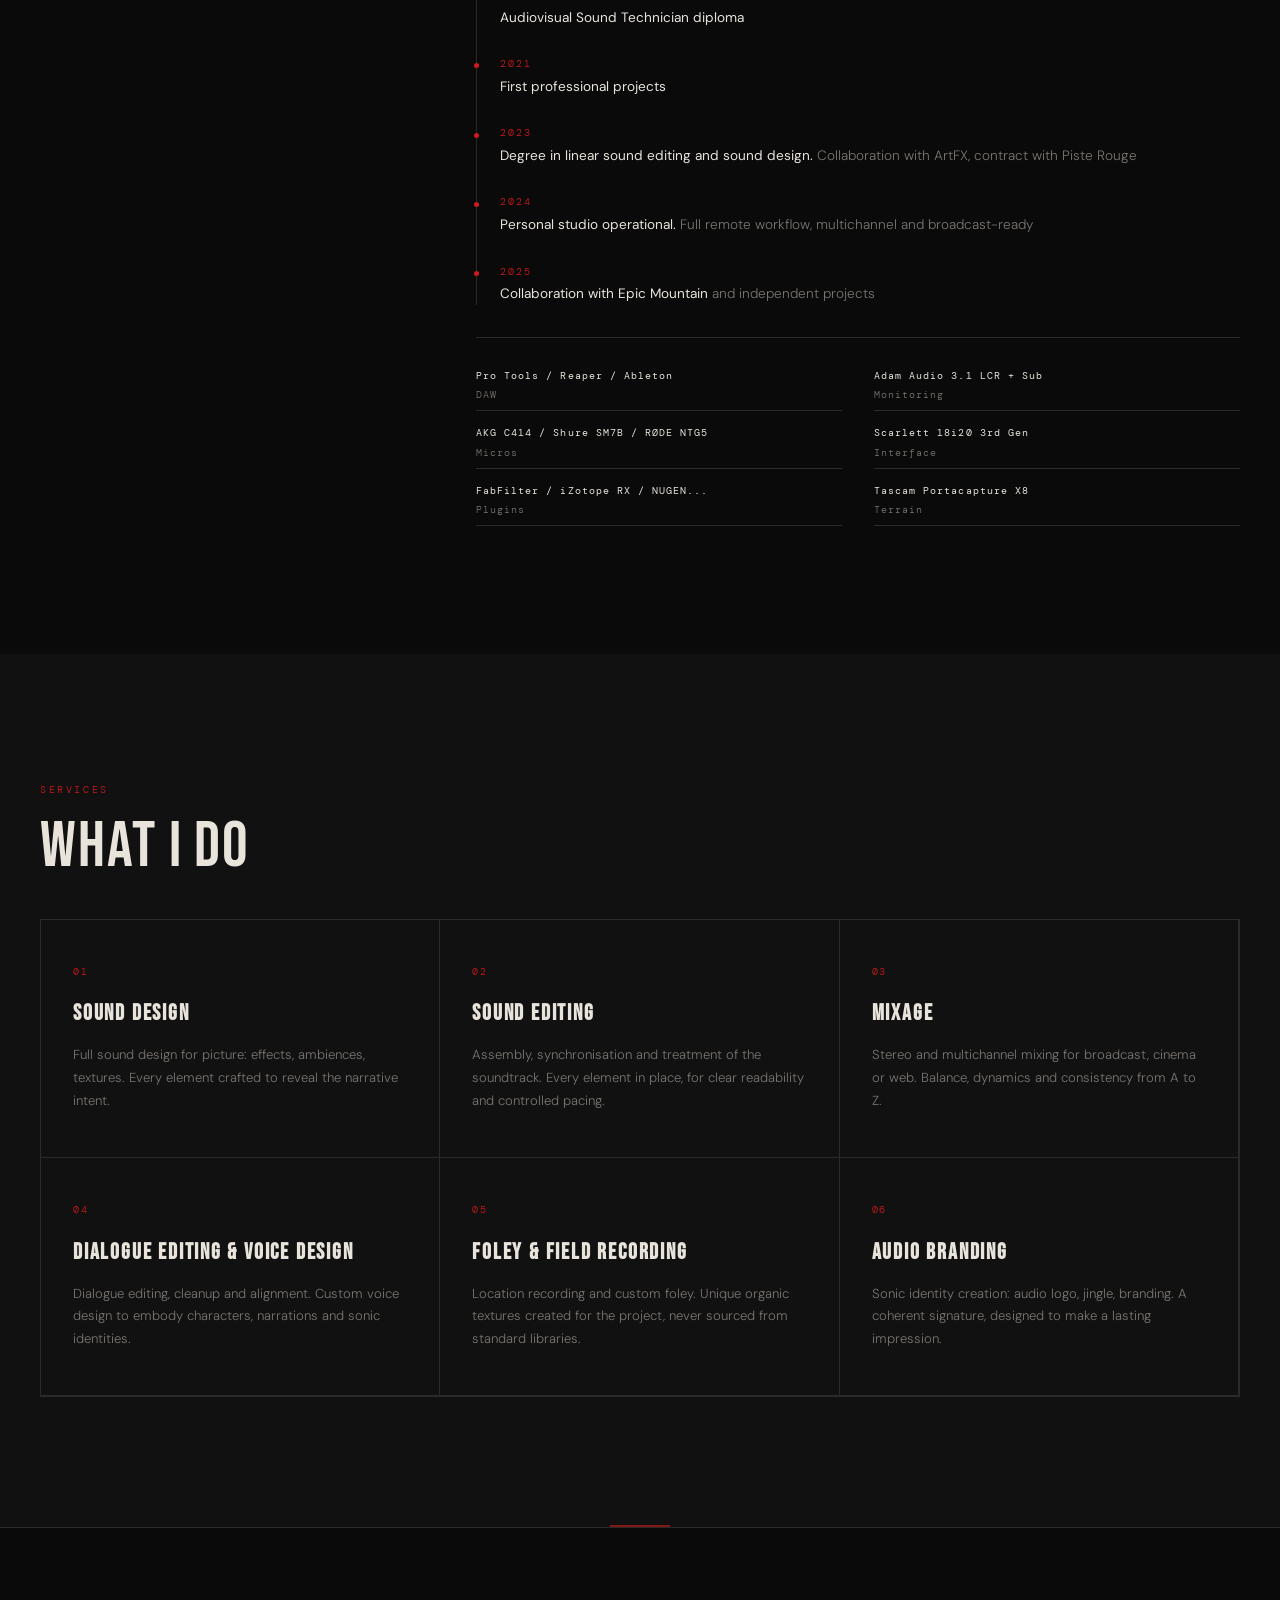
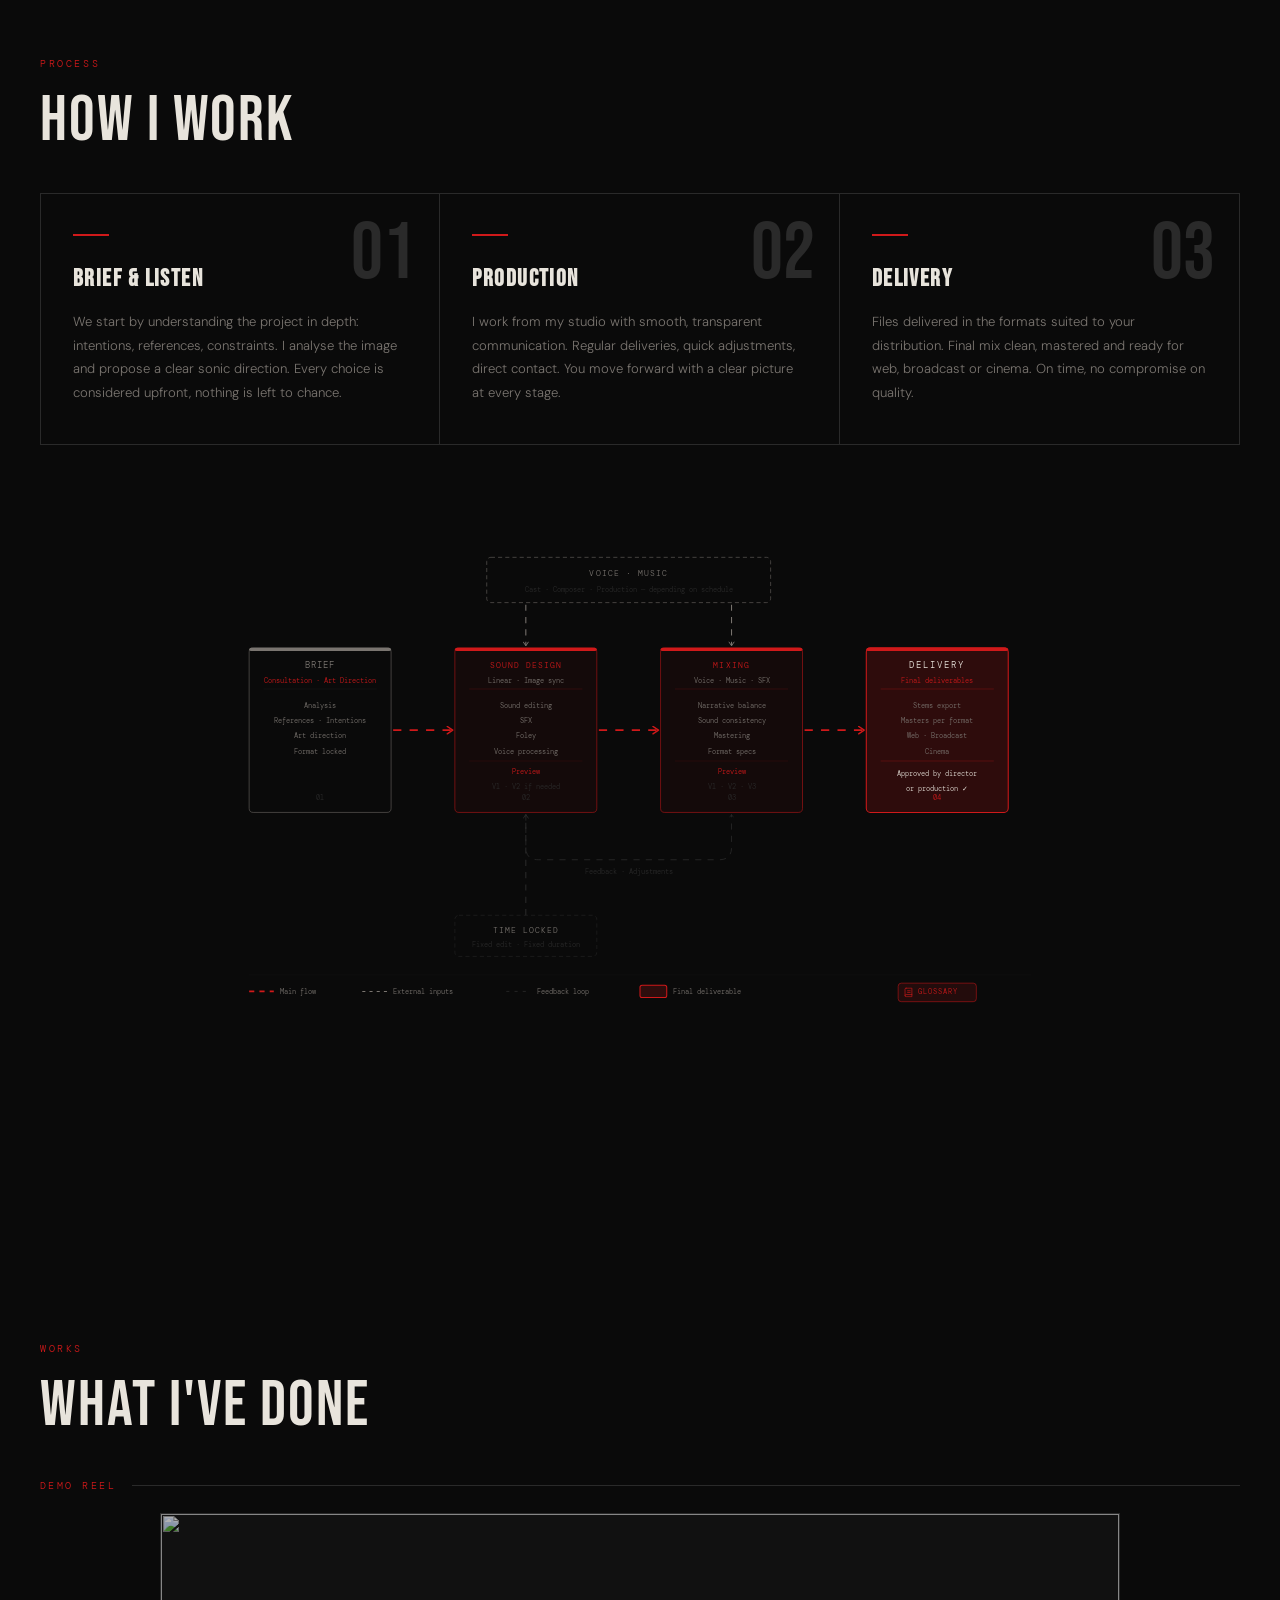
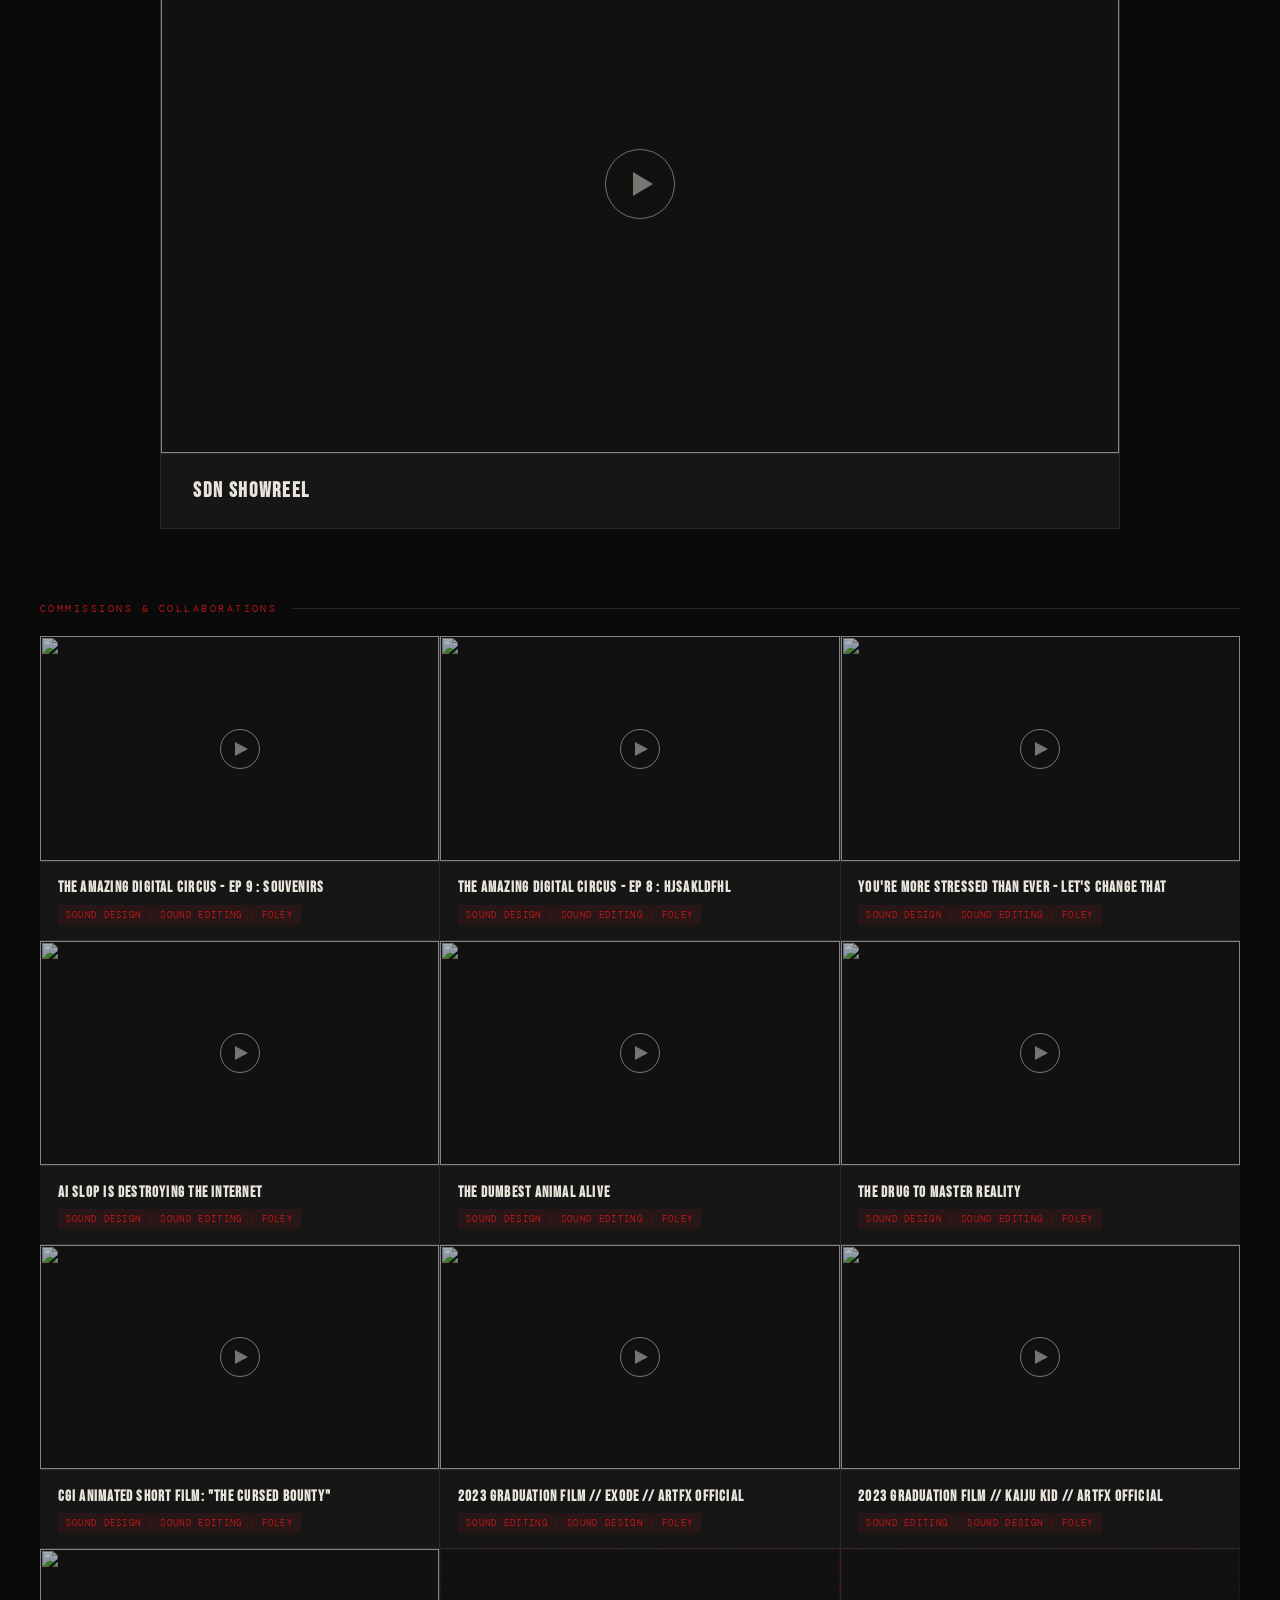
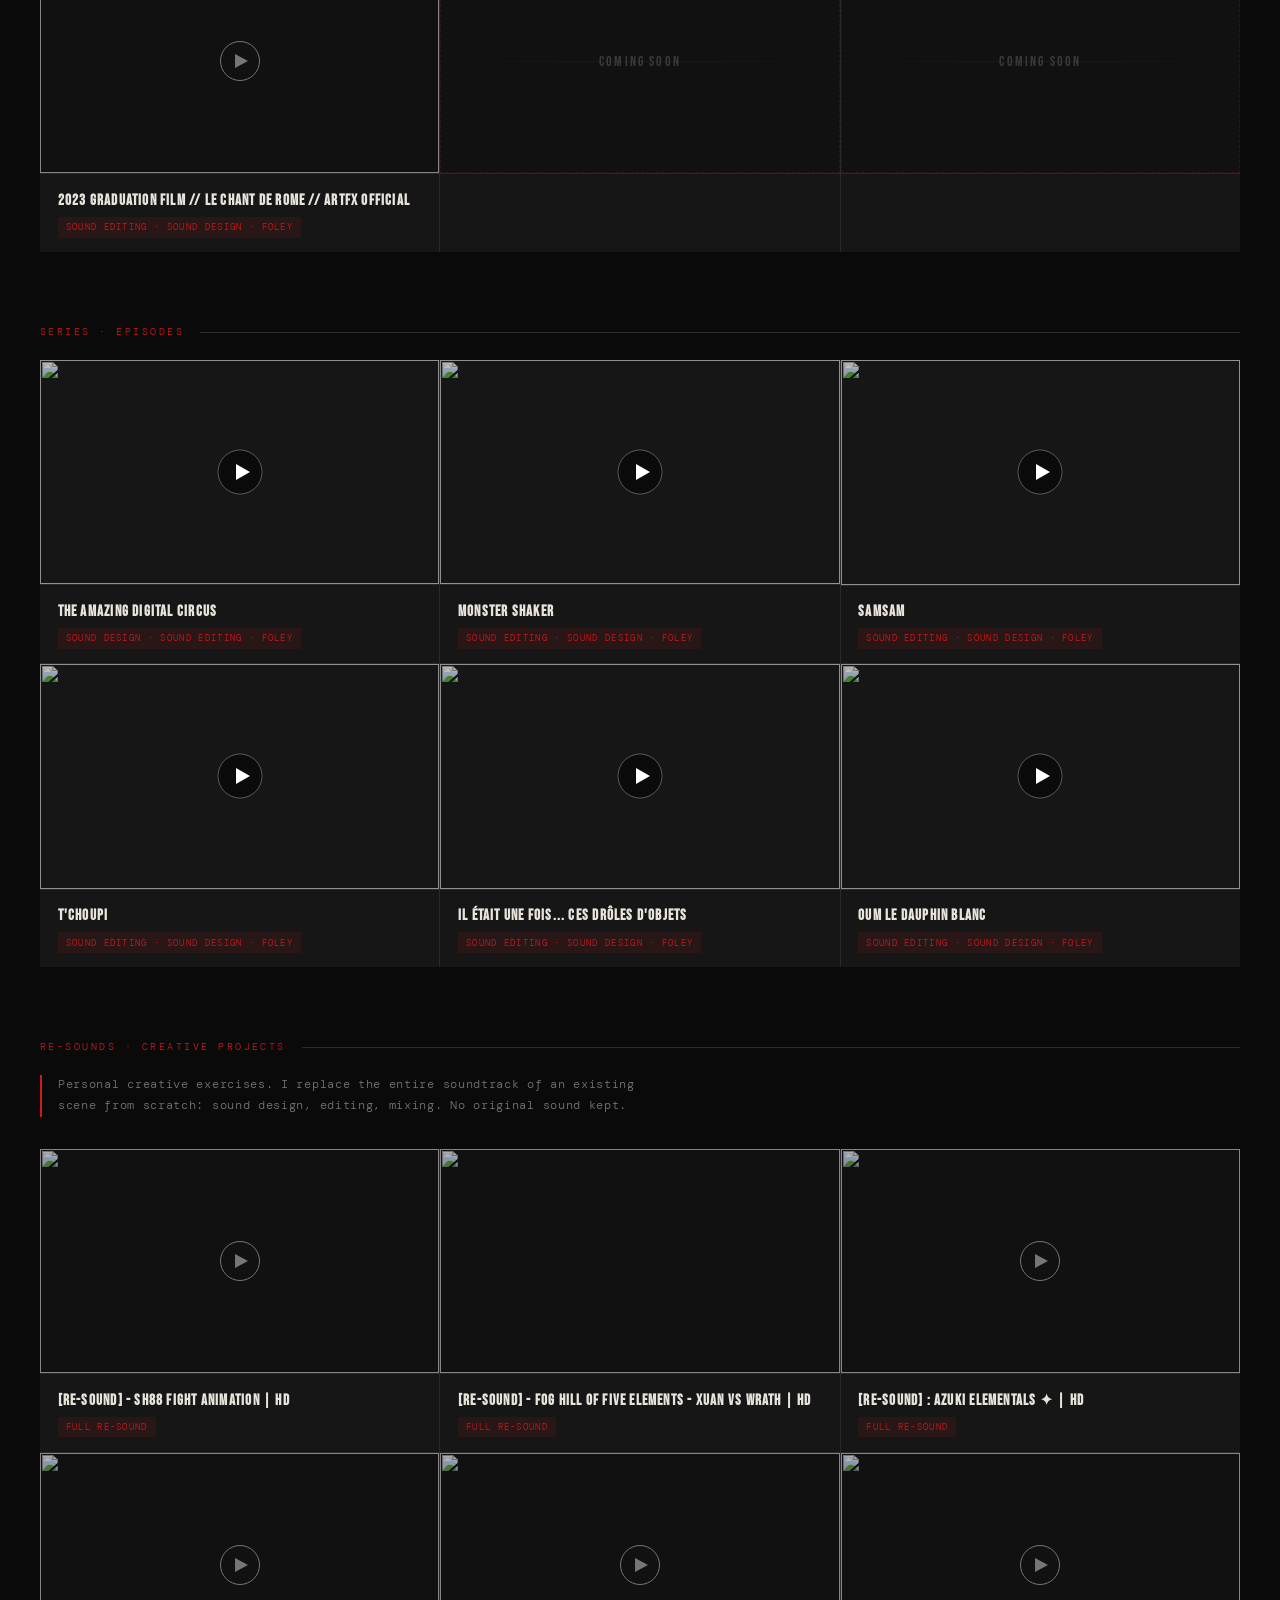
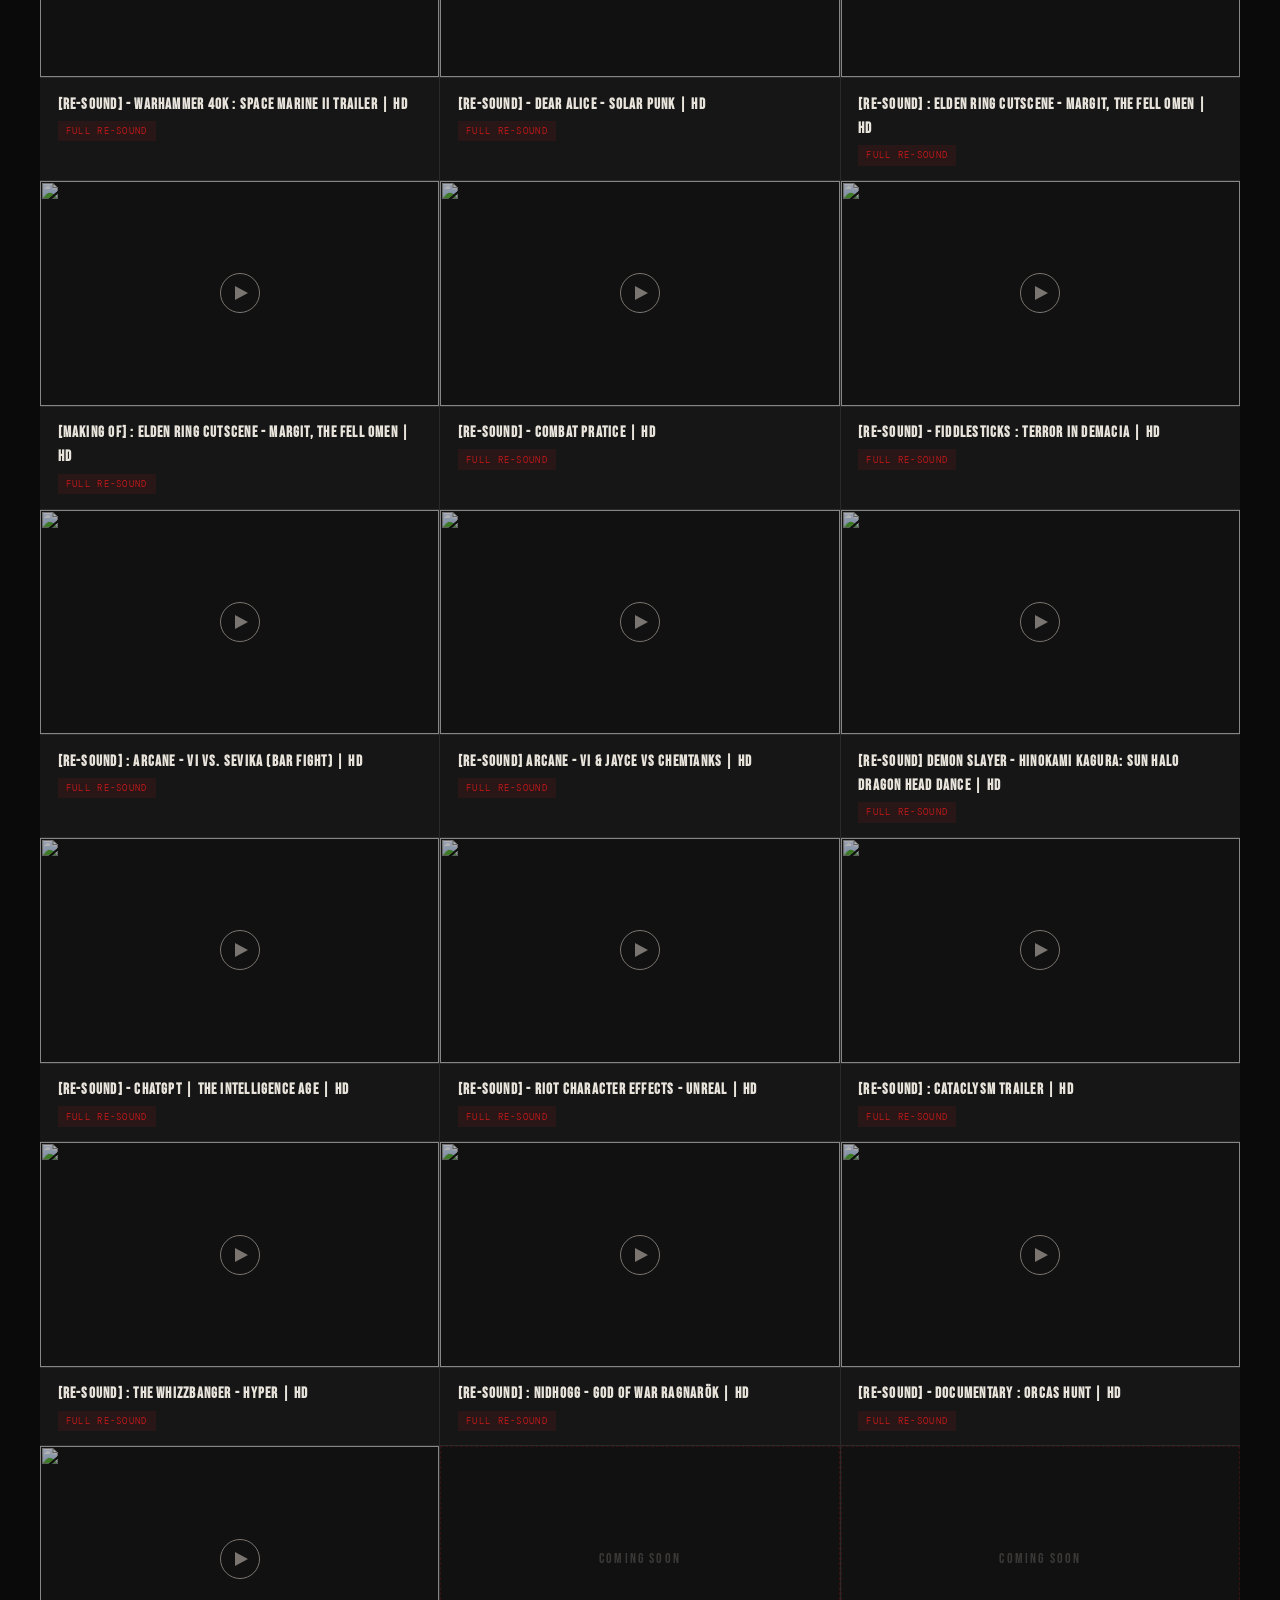
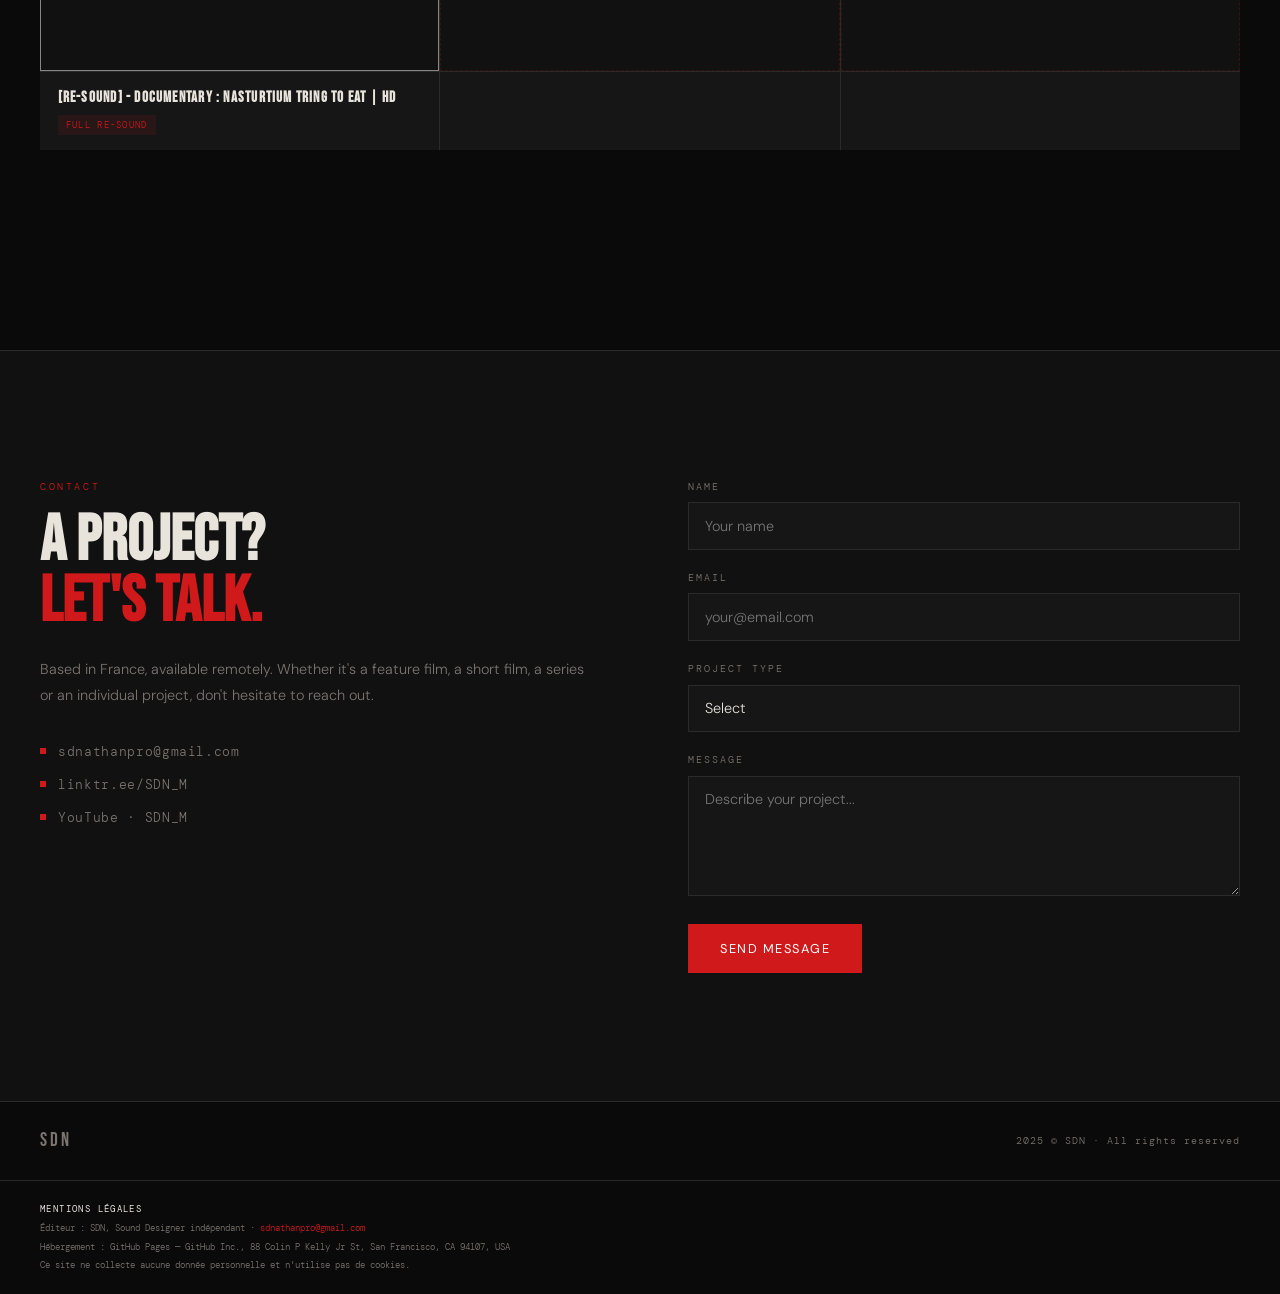
==== commit 9ee058cf: "Add files via upload" ====
--- a/index.html
+++ b/index.html
@@ -194,6 +194,7 @@
 .process-icon{width:36px;height:2px;background:var(--red);margin-bottom:1.5rem}
 .process-step h3{font-family:'Bebas Neue',sans-serif;font-size:1.5rem;letter-spacing:0.06em;margin-bottom:0.75rem;color:var(--text)}
 .process-step p{font-size:0.82rem;color:var(--muted);line-height:1.8}
+.process-diagram{margin-top:4rem;position:relative;padding-bottom:20px;max-width:72%;margin-left:auto;margin-right:auto}.process-diagram svg{width:100%;display:block}#pd-glossary{display:none;position:fixed;top:50%;right:2rem;transform:translateY(-50%);width:320px;background:var(--black);border:0.5px solid var(--red);border-radius:6px;padding:1.5rem;z-index:1000;max-height:80vh;overflow-y:auto;box-shadow:0 8px 40px rgba(0,0,0,0.7)}#pd-glossary.open{display:block}#pd-close{position:absolute;top:12px;right:12px;background:none;border:none;cursor:pointer;color:var(--red);font-size:18px;line-height:1;padding:4px;display:flex;align-items:center;justify-content:center;opacity:0.7;transition:opacity 0.2s}#pd-close:hover{opacity:1}#pd-glossary h3{font-family:'DM Mono',monospace;font-size:10px;letter-spacing:3px;color:var(--red);margin:0 0 16px;text-transform:uppercase}.pd-term{margin-bottom:16px;padding-bottom:16px;border-bottom:0.5px solid var(--border)}.pd-term:last-child{border-bottom:none;margin-bottom:0;padding-bottom:0}.pd-name{font-family:'DM Mono',monospace;font-size:10px;letter-spacing:1px;color:var(--text);margin-bottom:6px;text-transform:uppercase}.pd-def{font-family:'DM Mono',monospace;font-size:9px;color:var(--muted);line-height:1.8}#pd-btn-svg rect{transition:fill 0.2s}#pd-btn-svg:hover rect{fill:rgba(208,25,26,0.25)}@keyframes pd-flow-a{from{stroke-dashoffset:0}to{stroke-dashoffset:-16}}@keyframes pd-flow-b{from{stroke-dashoffset:0}to{stroke-dashoffset:-12}}@keyframes pd-flow-c{from{stroke-dashoffset:0}to{stroke-dashoffset:-12}}.pd-fl{stroke-dasharray:8 8;animation:pd-flow-a 1.8s linear infinite}.pd-fl2{stroke-dasharray:6 6;animation:pd-flow-b 2.4s linear infinite}.pd-fl3{stroke-dasharray:6 6;animation:pd-flow-c 3s linear infinite}
 
 .contact-inner{display:grid;grid-template-columns:1fr 1fr;gap:6rem;align-items:start}
 .contact-left h2{font-family:'Bebas Neue',sans-serif;font-size:clamp(2.5rem,5vw,4rem);line-height:0.95;margin-bottom:1.5rem}
@@ -430,6 +431,107 @@
     <div class="process-step"><div class="process-num">02</div><div class="process-icon"></div><h3 data-fr="Production" data-en="Production" data-es="Producción">Production</h3><p data-fr="Je travaille depuis mon studio, avec un suivi fluide et transparent. Livraisons régulières, ajustements rapides, communication directe. Vous avancez avec une vision claire à chaque étape." data-en="I work from my studio with smooth, transparent communication. Regular deliveries, quick adjustments, direct contact. You move forward with a clear picture at every stage." data-es="Trabajo desde mi estudio con una comunicación fluida y transparente. Entregas regulares, ajustes rápidos, contacto directo. Avanzas con una visión clara en cada etapa.">Je travaille depuis mon studio, avec un suivi fluide et transparent. Livraisons régulières, ajustements rapides, communication directe. Vous avancez avec une vision claire à chaque étape.</p></div>
     <div class="process-step"><div class="process-num">03</div><div class="process-icon"></div><h3 data-fr="Livraison" data-en="Delivery" data-es="Entrega">Livraison</h3><p data-fr="Fichiers livrés dans les formats adaptés à votre diffusion. Mix final propre, maîtrisé et prêt à être diffusé web, broadcast ou cinéma. Respect des délais, sans compromis sur la qualité." data-en="Files delivered in the formats suited to your distribution. Final mix clean, mastered and ready for web, broadcast or cinema. On time, no compromise on quality." data-es="Archivos entregados en los formatos adecuados para tu distribución. Mix final limpio, masterizado y listo para web, broadcast o cine. En plazo, sin comprometer la calidad.">Fichiers livrés dans les formats adaptés à votre diffusion. Mix final propre, maîtrisé et prêt à être diffusé web, broadcast ou cinéma. Respect des délais, sans compromis sur la qualité.</p></div>
   </div>
+  <div class="process-diagram">
+    <svg viewBox="-20 -25 840 540" role="img" aria-label="SDN Audio Pipeline">
+      <defs>
+        <marker id="pda" viewBox="0 0 10 10" refX="8" refY="5" markerWidth="6" markerHeight="6" orient="auto-start-reverse"><path d="M2 1L8 5L2 9" fill="none" stroke="context-stroke" stroke-width="1.5" stroke-linecap="round" stroke-linejoin="round"/></marker>
+        <marker id="pda2" viewBox="0 0 10 10" refX="8" refY="5" markerWidth="5" markerHeight="5" orient="auto-start-reverse"><path d="M2 1L8 5L2 9" fill="none" stroke="context-stroke" stroke-width="1.5" stroke-linecap="round" stroke-linejoin="round"/></marker>
+      </defs>
+      <rect x="251" y="22" width="276" height="44" rx="4" fill="none" stroke="var(--muted)" stroke-width="0.5" stroke-dasharray="4 3"/>
+      <text font-family="DM Mono,monospace" font-size="8" letter-spacing="1" fill="var(--muted)" x="389" y="40" text-anchor="middle" data-fr="VOIX · MUSIQUE" data-en="VOICE · MUSIC" data-es="VOZ · MÚSICA">VOICE · MUSIC</text>
+      <text font-family="DM Mono,monospace" font-size="7" fill="var(--border)" x="389" y="56" text-anchor="middle" data-fr="Comédiens · Compositeur · Production — selon avancement" data-en="Cast · Composer · Production — depending on schedule" data-es="Actores · Compositor · Producción — según avance">Cast · Composer · Production — depending on schedule</text>
+      <line class="pd-fl2" x1="289" y1="68" x2="289" y2="108" stroke="var(--muted)" stroke-width="1" marker-end="url(#pda)"/>
+      <line class="pd-fl2" x1="489" y1="68" x2="489" y2="108" stroke="var(--muted)" stroke-width="1" marker-end="url(#pda)"/>
+      <rect x="20" y="110" width="138" height="160" rx="4" fill="none" stroke="var(--muted)" stroke-width="0.5"/>
+      <rect x="20" y="110" width="138" height="3" rx="2" fill="var(--muted)"/>
+      <text font-family="DM Mono,monospace" font-size="9" letter-spacing="1" fill="var(--muted)" x="89" y="130" text-anchor="middle" data-fr="BRIEF" data-en="BRIEF" data-es="BRIEF">BRIEF</text>
+      <text font-family="DM Mono,monospace" font-size="7" fill="var(--red)" x="89" y="144" text-anchor="middle" data-fr="Consultation · Direction artistique" data-en="Consultation · Art Direction" data-es="Consulta · Dirección artística">Consultation · Art Direction</text>
+      <line x1="34" y1="150" x2="144" y2="150" stroke="var(--border)" stroke-width="0.5" opacity="0.5"/>
+      <text font-family="DM Mono,monospace" font-size="7" fill="var(--muted)" x="89" y="168" text-anchor="middle" data-fr="Analyse" data-en="Analysis" data-es="Análisis">Analysis</text>
+      <text font-family="DM Mono,monospace" font-size="7" fill="var(--muted)" x="89" y="183" text-anchor="middle" data-fr="Références · Intentions" data-en="References · Intentions" data-es="Referencias · Intenciones">References · Intentions</text>
+      <text font-family="DM Mono,monospace" font-size="7" fill="var(--muted)" x="89" y="198" text-anchor="middle" data-fr="Direction artistique" data-en="Art direction" data-es="Dirección artística">Art direction</text>
+      <text font-family="DM Mono,monospace" font-size="7" fill="var(--muted)" x="89" y="213" text-anchor="middle" data-fr="Format validé" data-en="Format locked" data-es="Formato definido">Format locked</text>
+      <text font-family="DM Mono,monospace" font-size="7" fill="var(--border)" x="89" y="258" text-anchor="middle" data-fr="01" data-en="01" data-es="01">01</text>
+      <line class="pd-fl" x1="160" y1="190" x2="218" y2="190" stroke="var(--red)" stroke-width="1.5" marker-end="url(#pda)"/>
+      <rect x="220" y="110" width="138" height="160" rx="4" fill="rgba(208,25,26,0.05)" stroke="var(--red)" stroke-width="0.5"/>
+      <rect x="220" y="110" width="138" height="3" rx="2" fill="var(--red)"/>
+      <text font-family="DM Mono,monospace" font-size="8" letter-spacing="1" fill="var(--red)" x="289" y="130" text-anchor="middle" data-fr="SOUND DESIGN" data-en="SOUND DESIGN" data-es="SOUND DESIGN">SOUND DESIGN</text>
+      <text font-family="DM Mono,monospace" font-size="7" fill="var(--muted)" x="289" y="144" text-anchor="middle" data-fr="Linéaire · Sync image" data-en="Linear · Image sync" data-es="Lineal · Sync imagen">Linear · Image sync</text>
+      <line x1="234" y1="150" x2="344" y2="150" stroke="var(--red)" stroke-width="0.5" opacity="0.3"/>
+      <text font-family="DM Mono,monospace" font-size="7" fill="var(--muted)" x="289" y="168" text-anchor="middle" data-fr="Montage son" data-en="Sound editing" data-es="Montaje de sonido">Sound editing</text>
+      <text font-family="DM Mono,monospace" font-size="7" fill="var(--muted)" x="289" y="183" text-anchor="middle" data-fr="SFX" data-en="SFX" data-es="SFX">SFX</text>
+      <text font-family="DM Mono,monospace" font-size="7" fill="var(--muted)" x="289" y="198" text-anchor="middle" data-fr="Foley" data-en="Foley" data-es="Foley">Foley</text>
+      <text font-family="DM Mono,monospace" font-size="7" fill="var(--muted)" x="289" y="213" text-anchor="middle" data-fr="Traitement des voix" data-en="Voice processing" data-es="Procesamiento de voz">Voice processing</text>
+      <line x1="234" y1="220" x2="344" y2="220" stroke="var(--red)" stroke-width="0.5" opacity="0.2"/>
+      <text font-family="DM Mono,monospace" font-size="7" fill="var(--red)" x="289" y="233" text-anchor="middle" data-fr="Preview" data-en="Preview" data-es="Preview">Preview</text>
+      <text font-family="DM Mono,monospace" font-size="7" fill="var(--border)" x="289" y="247" text-anchor="middle" data-fr="V1 · V2 si besoin" data-en="V1 · V2 if needed" data-es="V1 · V2 si es necesario">V1 · V2 if needed</text>
+      <text font-family="DM Mono,monospace" font-size="7" fill="var(--border)" x="289" y="258" text-anchor="middle" data-fr="02" data-en="02" data-es="02">02</text>
+      <line class="pd-fl" x1="360" y1="190" x2="418" y2="190" stroke="var(--red)" stroke-width="1.5" marker-end="url(#pda)"/>
+      <rect x="420" y="110" width="138" height="160" rx="4" fill="rgba(208,25,26,0.05)" stroke="var(--red)" stroke-width="0.5"/>
+      <rect x="420" y="110" width="138" height="3" rx="2" fill="var(--red)"/>
+      <text font-family="DM Mono,monospace" font-size="8" letter-spacing="1" fill="var(--red)" x="489" y="130" text-anchor="middle" data-fr="MIXING" data-en="MIXING" data-es="MIXING">MIXING</text>
+      <text font-family="DM Mono,monospace" font-size="7" fill="var(--muted)" x="489" y="144" text-anchor="middle" data-fr="Voix · Musique · SFX" data-en="Voice · Music · SFX" data-es="Voz · Música · SFX">Voice · Music · SFX</text>
+      <line x1="434" y1="150" x2="544" y2="150" stroke="var(--red)" stroke-width="0.5" opacity="0.3"/>
+      <text font-family="DM Mono,monospace" font-size="7" fill="var(--muted)" x="489" y="168" text-anchor="middle" data-fr="Équilibre narratif" data-en="Narrative balance" data-es="Equilibrio narrativo">Narrative balance</text>
+      <text font-family="DM Mono,monospace" font-size="7" fill="var(--muted)" x="489" y="183" text-anchor="middle" data-fr="Cohérence sonore" data-en="Sound consistency" data-es="Coherencia sonora">Sound consistency</text>
+      <text font-family="DM Mono,monospace" font-size="7" fill="var(--muted)" x="489" y="198" text-anchor="middle" data-fr="Mastering" data-en="Mastering" data-es="Mastering">Mastering</text>
+      <text font-family="DM Mono,monospace" font-size="7" fill="var(--muted)" x="489" y="213" text-anchor="middle" data-fr="Specs format" data-en="Format specs" data-es="Specs de formato">Format specs</text>
+      <line x1="434" y1="220" x2="544" y2="220" stroke="var(--red)" stroke-width="0.5" opacity="0.2"/>
+      <text font-family="DM Mono,monospace" font-size="7" fill="var(--red)" x="489" y="233" text-anchor="middle" data-fr="Preview" data-en="Preview" data-es="Preview">Preview</text>
+      <text font-family="DM Mono,monospace" font-size="7" fill="var(--border)" x="489" y="247" text-anchor="middle" data-fr="V1 · V2 · V3" data-en="V1 · V2 · V3" data-es="V1 · V2 · V3">V1 · V2 · V3</text>
+      <text font-family="DM Mono,monospace" font-size="7" fill="var(--border)" x="489" y="258" text-anchor="middle" data-fr="03" data-en="03" data-es="03">03</text>
+      <line class="pd-fl" x1="560" y1="190" x2="618" y2="190" stroke="var(--red)" stroke-width="1.5" marker-end="url(#pda)"/>
+      <rect x="620" y="110" width="138" height="160" rx="4" fill="rgba(208,25,26,0.18)" stroke="var(--red)" stroke-width="1"/>
+      <rect x="620" y="110" width="138" height="3" rx="2" fill="var(--red)"/>
+      <text font-family="DM Mono,monospace" font-size="9" letter-spacing="2" fill="var(--text)" x="689" y="130" text-anchor="middle" data-fr="LIVRAISON" data-en="DELIVERY" data-es="ENTREGA">DELIVERY</text>
+      <text font-family="DM Mono,monospace" font-size="7" fill="var(--red)" x="689" y="144" text-anchor="middle" data-fr="Livrables finaux" data-en="Final deliverables" data-es="Entregables finales">Final deliverables</text>
+      <line x1="634" y1="150" x2="744" y2="150" stroke="var(--red)" stroke-width="0.5" opacity="0.5"/>
+      <text font-family="DM Mono,monospace" font-size="7" fill="var(--muted)" x="689" y="168" text-anchor="middle" data-fr="Export Stems" data-en="Stems export" data-es="Export de stems">Stems export</text>
+      <text font-family="DM Mono,monospace" font-size="7" fill="var(--muted)" x="689" y="183" text-anchor="middle" data-fr="Masters par format" data-en="Masters per format" data-es="Masters por formato">Masters per format</text>
+      <text font-family="DM Mono,monospace" font-size="7" fill="var(--muted)" x="689" y="198" text-anchor="middle" data-fr="Web · Broadcast" data-en="Web · Broadcast" data-es="Web · Broadcast">Web · Broadcast</text>
+      <text font-family="DM Mono,monospace" font-size="7" fill="var(--muted)" x="689" y="213" text-anchor="middle" data-fr="Cinéma" data-en="Cinema" data-es="Cine">Cinema</text>
+      <line x1="634" y1="220" x2="744" y2="220" stroke="var(--red)" stroke-width="0.5" opacity="0.5"/>
+      <text font-family="DM Mono,monospace" font-size="7" fill="var(--text)" x="689" y="235" text-anchor="middle" data-fr="Validé par le réalisateur" data-en="Approved by director" data-es="Aprobado por el director">Approved by director</text>
+      <text font-family="DM Mono,monospace" font-size="7" fill="var(--text)" x="689" y="249" text-anchor="middle" data-fr="ou la production ✓" data-en="or production ✓" data-es="o la producción ✓">or production ✓</text>
+      <text font-family="DM Mono,monospace" font-size="7" fill="var(--red)" x="689" y="258" text-anchor="middle" data-fr="04" data-en="04" data-es="04">04</text>
+      <path class="pd-fl3" d="M289 272 L289 304 Q289 316 301 316 L477 316 Q489 316 489 304 L489 272" fill="none" stroke="var(--border)" stroke-width="0.8" marker-end="url(#pda2)"/>
+      <text font-family="DM Mono,monospace" font-size="7" fill="var(--border)" x="389" y="330" text-anchor="middle" data-fr="Retours · Ajustements" data-en="Feedback · Adjustments" data-es="Comentarios · Ajustes">Feedback · Adjustments</text>
+      <rect x="220" y="370" width="138" height="40" rx="4" fill="none" stroke="var(--border)" stroke-width="0.5" stroke-dasharray="4 3"/>
+      <text font-family="DM Mono,monospace" font-size="8" letter-spacing="1" fill="var(--muted)" x="289" y="387" text-anchor="middle" data-fr="TIME LOCKED" data-en="TIME LOCKED" data-es="TIME LOCKED">TIME LOCKED</text>
+      <text font-family="DM Mono,monospace" font-size="7" fill="var(--border)" x="289" y="401" text-anchor="middle" data-fr="Montage fixe · Durée fixe" data-en="Fixed edit · Fixed duration" data-es="Edición fija · Duración fija">Fixed edit · Fixed duration</text>
+      <line class="pd-fl2" x1="289" y1="370" x2="289" y2="272" stroke="var(--border)" stroke-width="1" marker-end="url(#pda)"/>
+      <line x1="20" y1="428" x2="780" y2="428" stroke="var(--border)" stroke-width="0.5" opacity="0.3"/>
+      <line x1="20" y1="444" x2="44" y2="444" stroke="var(--red)" stroke-width="1.5" stroke-dasharray="5 5"/>
+      <text font-family="DM Mono,monospace" font-size="7" fill="var(--muted)" x="50" y="447" data-fr="Flux principal" data-en="Main flow" data-es="Flujo principal">Main flow</text>
+      <line x1="130" y1="444" x2="154" y2="444" stroke="var(--muted)" stroke-width="1" stroke-dasharray="3 4"/>
+      <text font-family="DM Mono,monospace" font-size="7" fill="var(--muted)" x="160" y="447" data-fr="Entrées externes" data-en="External inputs" data-es="Entradas externas">External inputs</text>
+      <line x1="270" y1="444" x2="294" y2="444" stroke="var(--border)" stroke-width="0.8" stroke-dasharray="3 5"/>
+      <text font-family="DM Mono,monospace" font-size="7" fill="var(--muted)" x="300" y="447" data-fr="Boucle retours" data-en="Feedback loop" data-es="Bucle de retornos">Feedback loop</text>
+      <rect x="400" y="438" width="26" height="12" rx="2" fill="rgba(208,25,26,0.18)" stroke="var(--red)" stroke-width="1"/>
+      <text font-family="DM Mono,monospace" font-size="7" fill="var(--muted)" x="432" y="447" data-fr="Livrable final" data-en="Final deliverable" data-es="Entregable final">Final deliverable</text>
+      <!-- Bouton Glossary inline SVG -->
+      <g id="pd-btn-svg" onclick="soundClick();document.getElementById('pd-glossary').classList.toggle('open')" style="cursor:pointer">
+        <rect x="651" y="436" width="76" height="18" rx="3" fill="rgba(208,25,26,0.12)" stroke="var(--red)" stroke-width="0.5"/>
+        <svg x="656" y="440" width="10" height="10" viewBox="0 0 24 24" fill="none" stroke="var(--red)" stroke-width="1.5" stroke-linecap="round" stroke-linejoin="round"><path d="M4 19.5A2.5 2.5 0 0 1 6.5 17H20"/><path d="M6.5 2H20v20H6.5A2.5 2.5 0 0 1 4 19.5v-15A2.5 2.5 0 0 1 6.5 2z"/><line x1="10" y1="8" x2="16" y2="8"/><line x1="10" y1="12" x2="16" y2="12"/></svg>
+        <text font-family="DM Mono,monospace" font-size="7" fill="var(--red)" x="670" y="447" letter-spacing="1">GLOSSARY</text>
+      </g>
+    </svg>
+    <div id="pd-glossary">
+      <button id="pd-close" onclick="soundClick();document.getElementById('pd-glossary').classList.remove('open')" aria-label="Close glossary">✕</button>
+      <h3 data-fr="Glossaire" data-en="Glossary" data-es="Glosario">Glossary</h3>
+      <div class="pd-term"><div class="pd-name" data-fr="Time Locked" data-en="Time Locked" data-es="Time Locked">Time Locked</div><div class="pd-def" data-fr="Le montage est finalisé avant tout travail sonore. La durée et les coupes sont fixes, aucun changement autorisé en cours de production pour éviter toute conformation." data-en="The edit is finalized before sound work begins. Picture length and cut points are fixed, no changes allowed during production to avoid costly re-syncing." data-es="El montaje se finaliza antes del trabajo de sonido. La duración y los cortes son fijos, sin cambios permitidos durante la producción para evitar la conformación.">The edit is finalized before sound work begins. Picture length and cut points are fixed, no changes allowed during production to avoid costly re-syncing.</div></div>
+      <div class="pd-term"><div class="pd-name" data-fr="Montage Son" data-en="Sound Editing" data-es="Montaje de Sonido">Sound Editing</div><div class="pd-def" data-fr="Processus d'assemblage et de synchronisation de tous les éléments audio à l'image, dialogues, ambiances, effets, image par image." data-en="The process of assembling and synchronizing all audio elements to picture, dialogue, ambiences, effects, frame by frame." data-es="Proceso de ensamblaje y sincronización de todos los elementos de audio con la imagen, diálogos, ambientes, efectos, fotograma a fotograma.">The process of assembling and synchronizing all audio elements to picture, dialogue, ambiences, effects, frame by frame.</div></div>
+      <div class="pd-term"><div class="pd-name">SFX</div><div class="pd-def" data-fr="Effets sonores. Sons créés ou enregistrés qui donnent vie aux événements à l'écran : impacts, ambiances, sons UI, transitions." data-en="Sound Effects. Designed or recorded sounds that bring life to on-screen events: impacts, atmospheres, UI sounds, transitions." data-es="Efectos de sonido. Sonidos diseñados o grabados que dan vida a los eventos en pantalla: impactos, atmósferas, sonidos UI, transiciones.">Sound Effects. Designed or recorded sounds that bring life to on-screen events: impacts, atmospheres, UI sounds, transitions.</div></div>
+      <div class="pd-term"><div class="pd-name" data-fr="Foley" data-en="Foley" data-es="Foley">Foley</div><div class="pd-def" data-fr="Sons du quotidien recréés et enregistrés en sync avec l'image, pas, tissus, accessoires. Nommé d'après le pionnier Jack Foley." data-en="Recreated everyday sounds performed and recorded in sync with the image, footsteps, cloth, props. Named after pioneer Jack Foley." data-es="Sonidos cotidianos recreados y grabados en sincronía con la imagen, pasos, telas, accesorios. Nombrado así por el pionero Jack Foley.">Recreated everyday sounds performed and recorded in sync with the image, footsteps, cloth, props. Named after pioneer Jack Foley.</div></div>
+      <div class="pd-term"><div class="pd-name" data-fr="Traitement des Voix" data-en="Voice Processing" data-es="Procesamiento de Voz">Voice Processing</div><div class="pd-def" data-fr="Nettoyage, égalisation et placement des dialogues enregistrés dans l'environnement sonore du projet. Inclut la suppression du bruit et la mise en perspective." data-en="Cleaning, equalizing and placing recorded dialogue into the sonic environment of the project. Includes noise removal and perspective matching." data-es="Limpieza, ecualización y colocación de los diálogos grabados en el entorno sonoro del proyecto. Incluye eliminación de ruido y ajuste de perspectiva.">Cleaning, equalizing and placing recorded dialogue into the sonic environment of the project. Includes noise removal and perspective matching.</div></div>
+      <div class="pd-term"><div class="pd-name" data-fr="Mastering" data-en="Mastering" data-es="Mastering">Mastering</div><div class="pd-def" data-fr="Étape finale du traitement audio qui optimise le mix pour un format de distribution spécifique, loudness, dynamique et équilibre fréquentiel." data-en="Final stage of audio processing that optimizes the mix for a specific distribution format, loudness, dynamic range, and frequency balance." data-es="Etapa final del procesamiento de audio que optimiza el mix para un formato de distribución específico, loudness, rango dinámico y equilibrio de frecuencias.">Final stage of audio processing that optimizes the mix for a specific distribution format, loudness, dynamic range, and frequency balance.</div></div>
+      <div class="pd-term"><div class="pd-name" data-fr="Stems" data-en="Stems" data-es="Stems">Stems</div><div class="pd-def" data-fr="Exports audio séparés par catégorie : stem dialogue, stem musique, stem effets. Permet un contrôle précis lors de la diffusion ou du doublage." data-en="Separate audio exports grouped by category: dialogue stem, music stem, effects stem. Allows precise control during broadcast or dubbing." data-es="Exportaciones de audio separadas por categoría: stem de diálogo, stem de música, stem de efectos. Permite un control preciso durante la emisión o el doblaje.">Separate audio exports grouped by category: dialogue stem, music stem, effects stem. Allows precise control during broadcast or dubbing.</div></div>
+      <div class="pd-term"><div class="pd-name" data-fr="Specs Format" data-en="Format Specs" data-es="Specs de Formato">Format Specs</div><div class="pd-def" data-fr="Exigences techniques par canal de distribution. Web (−14 LUFS stéréo), Broadcast (−23 LUFS, 5.1), Cinéma (−20 LUFS, Dolby Atmos) ont chacun leurs normes de loudness et codec." data-en="Technical requirements per distribution channel. Web (−14 LUFS stereo), Broadcast (−23 LUFS, 5.1), Cinema (−20 LUFS, Dolby Atmos) each have distinct loudness and codec standards." data-es="Requisitos técnicos por canal de distribución. Web (−14 LUFS estéreo), Broadcast (−23 LUFS, 5.1), Cine (−20 LUFS, Dolby Atmos) tienen cada uno sus normas de loudness y codec.">Technical requirements per distribution channel. Web (−14 LUFS stereo), Broadcast (−23 LUFS, 5.1), Cinema (−20 LUFS, Dolby Atmos) each have distinct loudness and codec standards.</div></div>
+      <div class="pd-term"><div class="pd-name" data-fr="Preview" data-en="Preview" data-es="Preview">Preview</div><div class="pd-def" data-fr="Export intermédiaire envoyé au client ou au réalisateur en cours de production. Permet de valider les choix créatifs avant le mix final, évite les changements coûteux de dernière minute." data-en="An intermediate export sent to the client or director during production. Allows validation of creative choices before the final mix, avoids costly last-minute changes." data-es="Exportación intermedia enviada al cliente o director durante la producción. Permite validar las decisiones creativas antes del mix final, evita cambios costosos de última hora.">An intermediate export sent to the client or director during production. Allows validation of creative choices before the final mix, avoids costly last-minute changes.</div></div>
+      <div class="pd-term"><div class="pd-name" data-fr="Linéaire" data-en="Linear" data-es="Lineal">Linear</div><div class="pd-def" data-fr="Méthode de travail où l'audio est monté et synchronisé directement contre l'image verrouillée, du début à la fin, en temps réel avec l'image." data-en="Working method where audio is edited and synchronized directly against the locked picture, from start to finish, in real time with the image." data-es="Método de trabajo donde el audio se edita y sincroniza directamente sobre la imagen bloqueada, de principio a fin, en tiempo real con la imagen.">Working method where audio is edited and synchronized directly against the locked picture, from start to finish, in real time with the image.</div></div>
+    </div>
+  </div>
+
 </section>
 
 <!-- WORKS -->
@@ -842,6 +944,7 @@
       const s=el.querySelector('span')
       el.childNodes[0].textContent=val+' '
     }
+    else if(el.tagName==='text'||el.closest && el.closest('svg')){el.textContent=val}
     else{el.innerHTML=val}
   })
   const placeholders = {
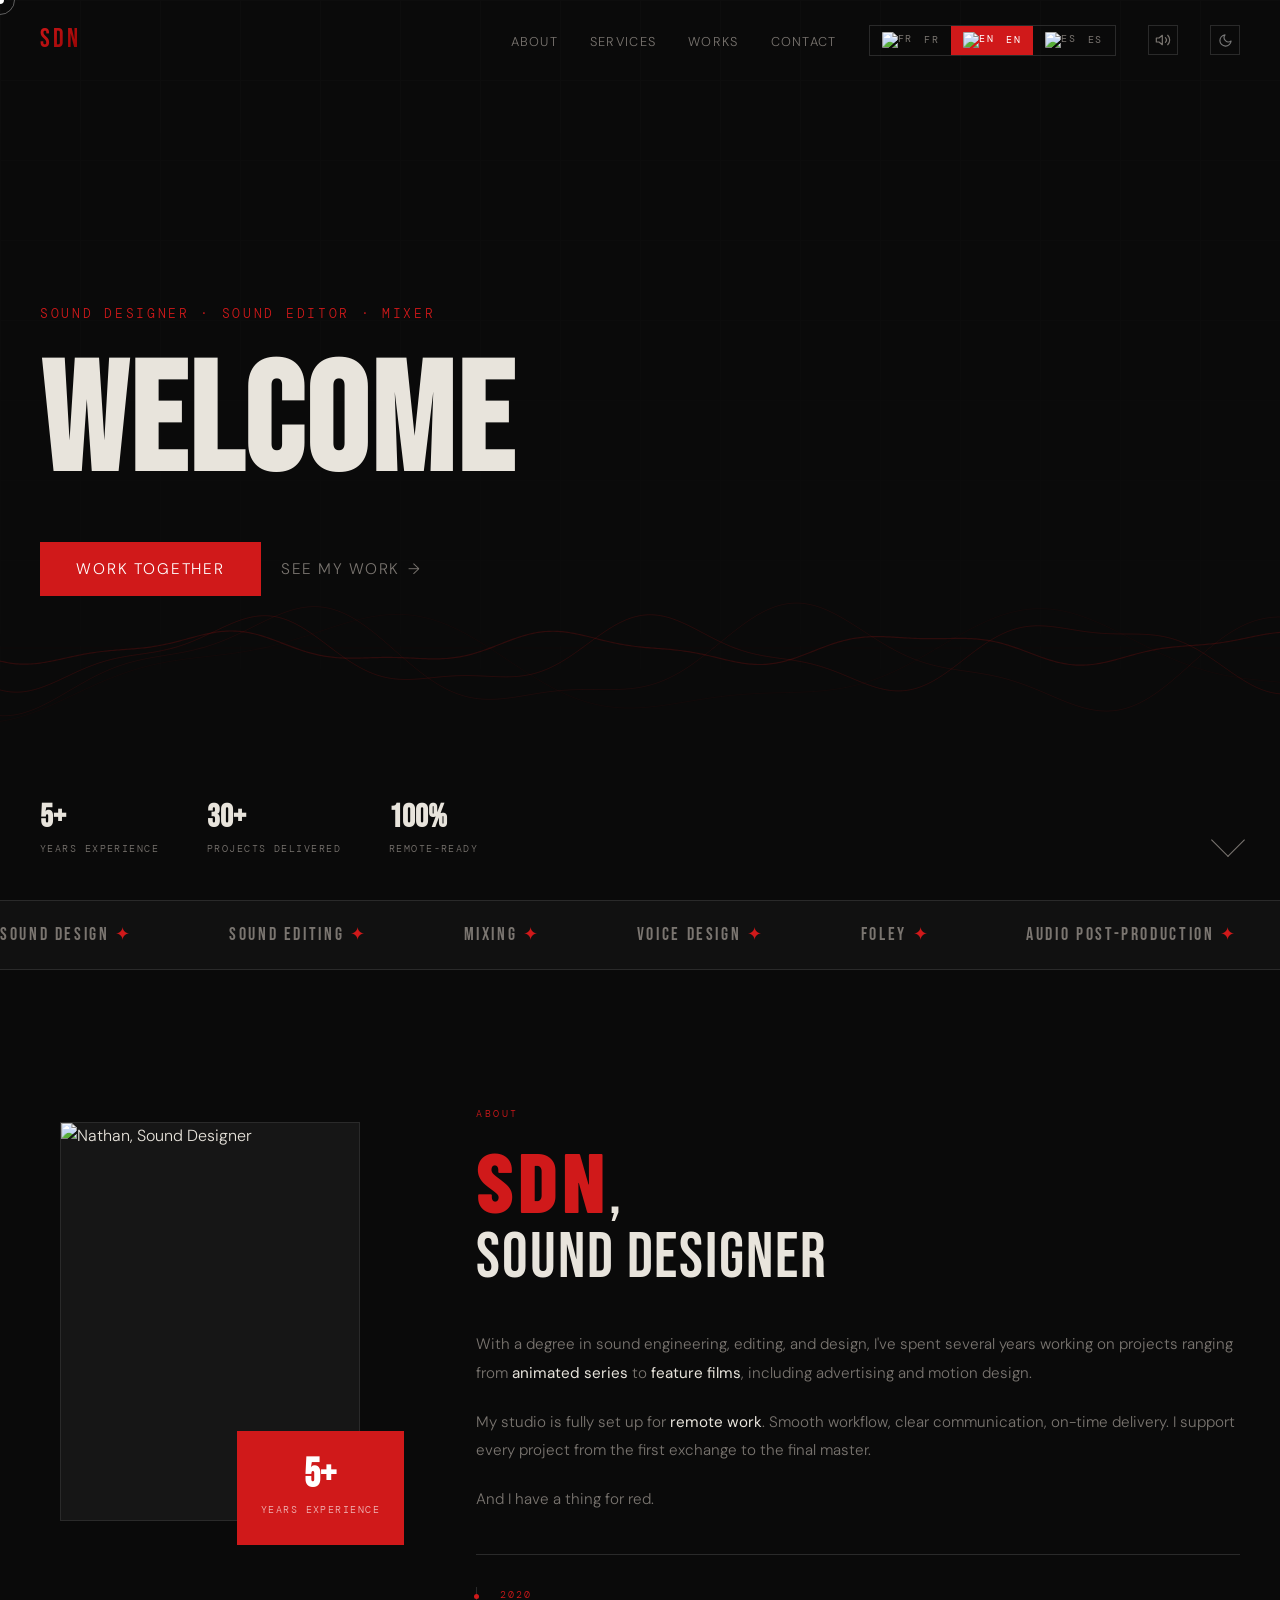
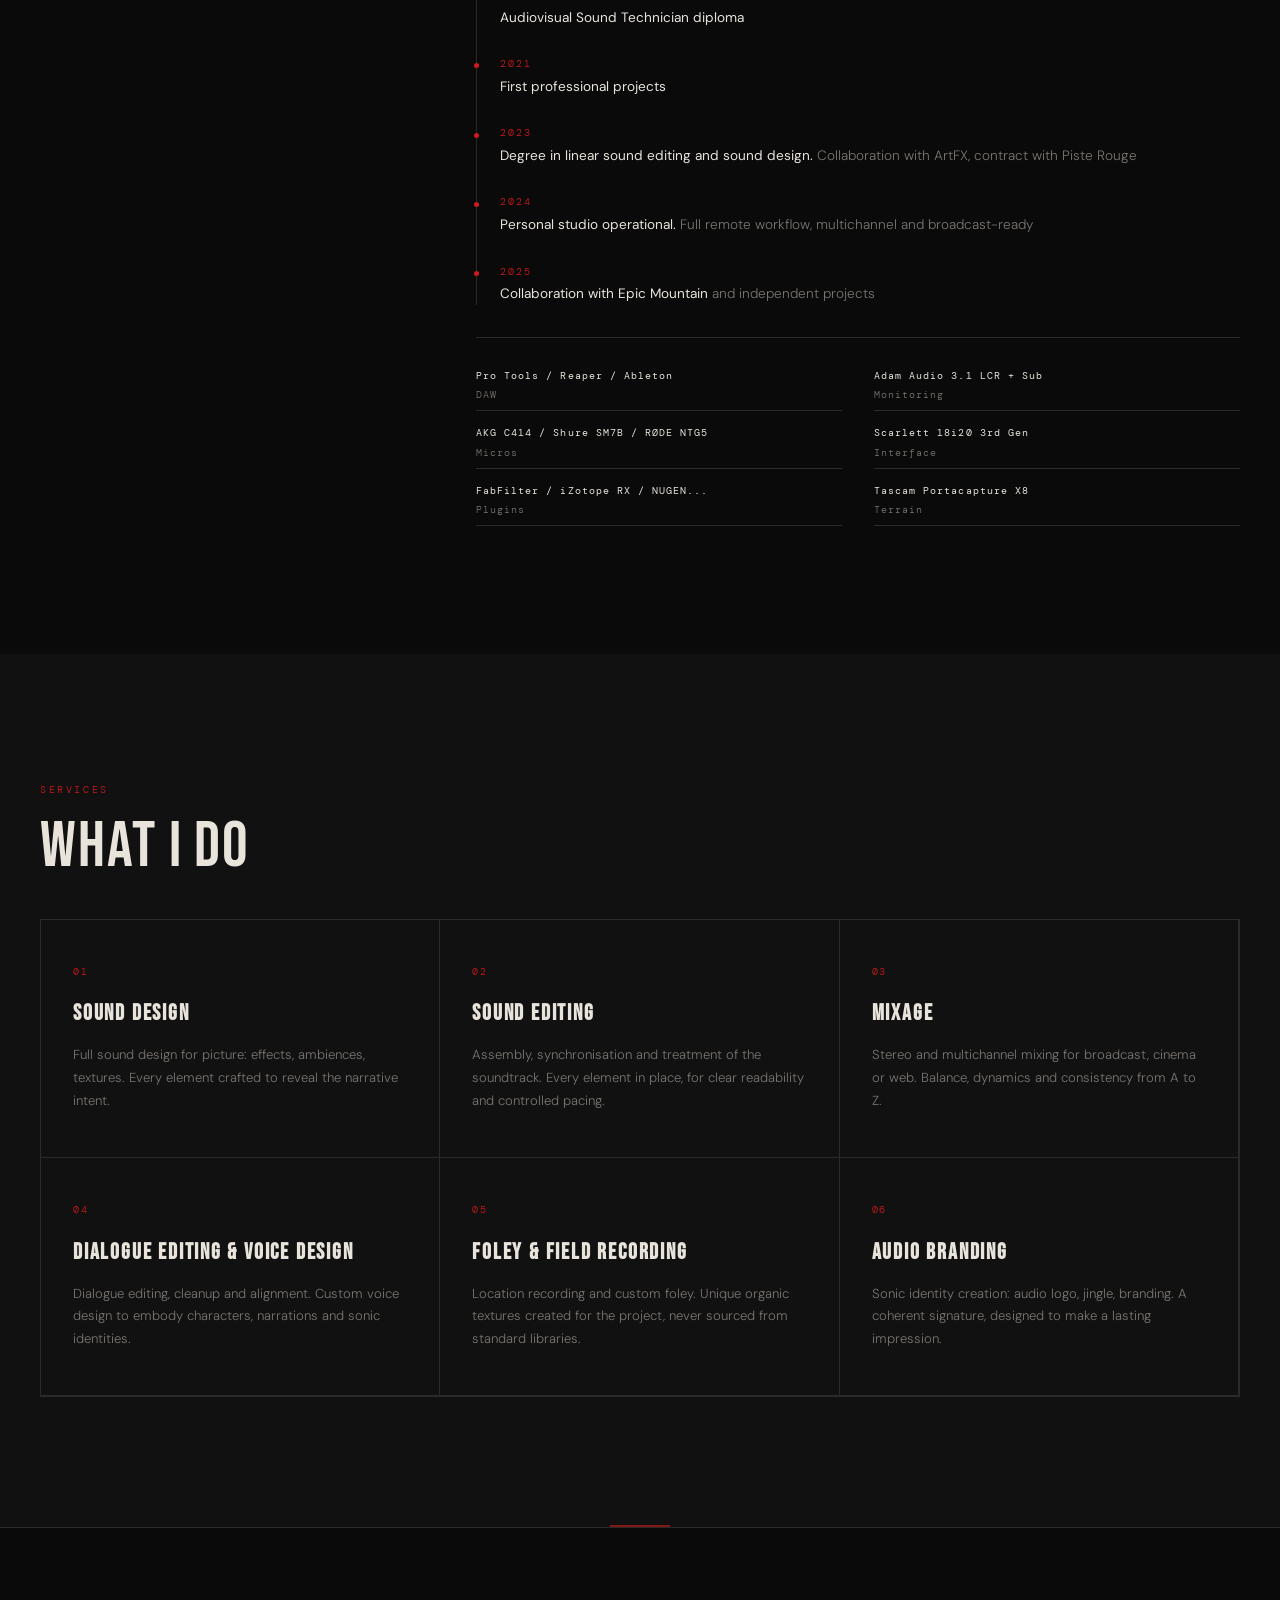
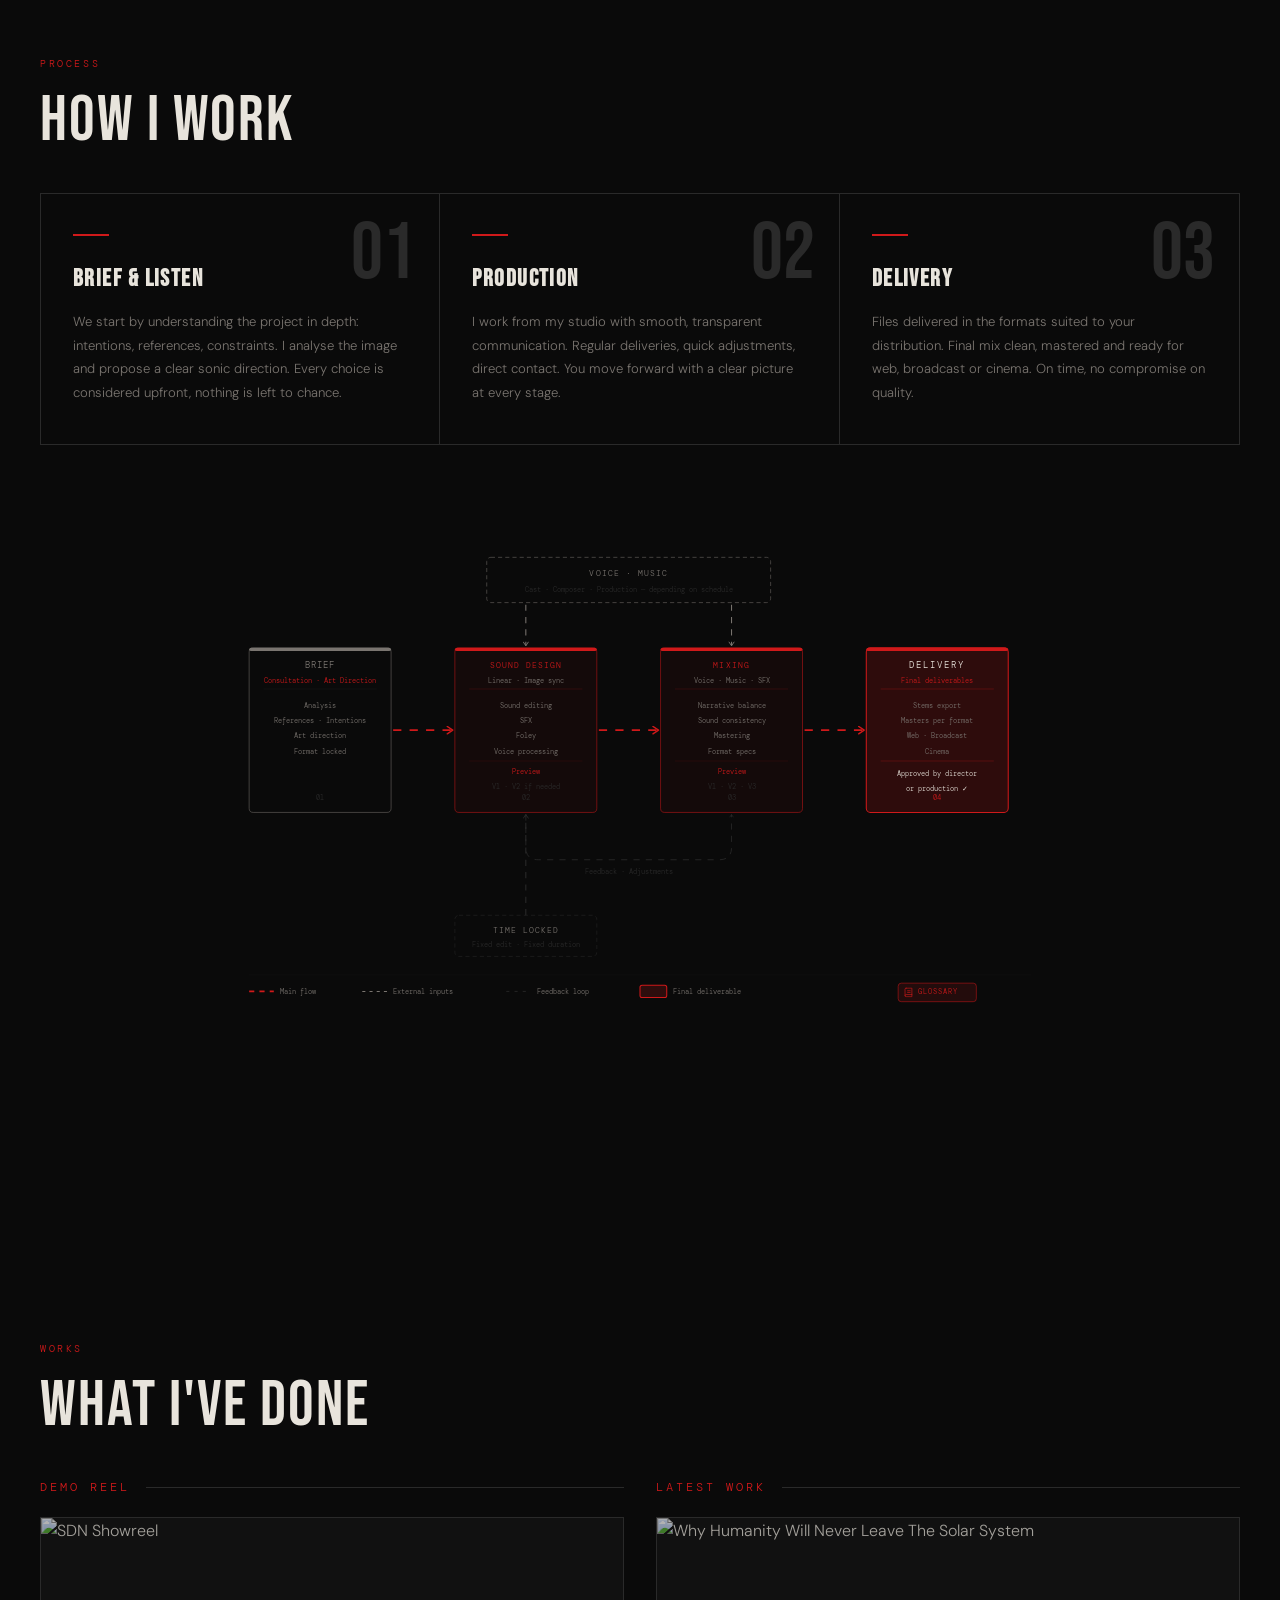
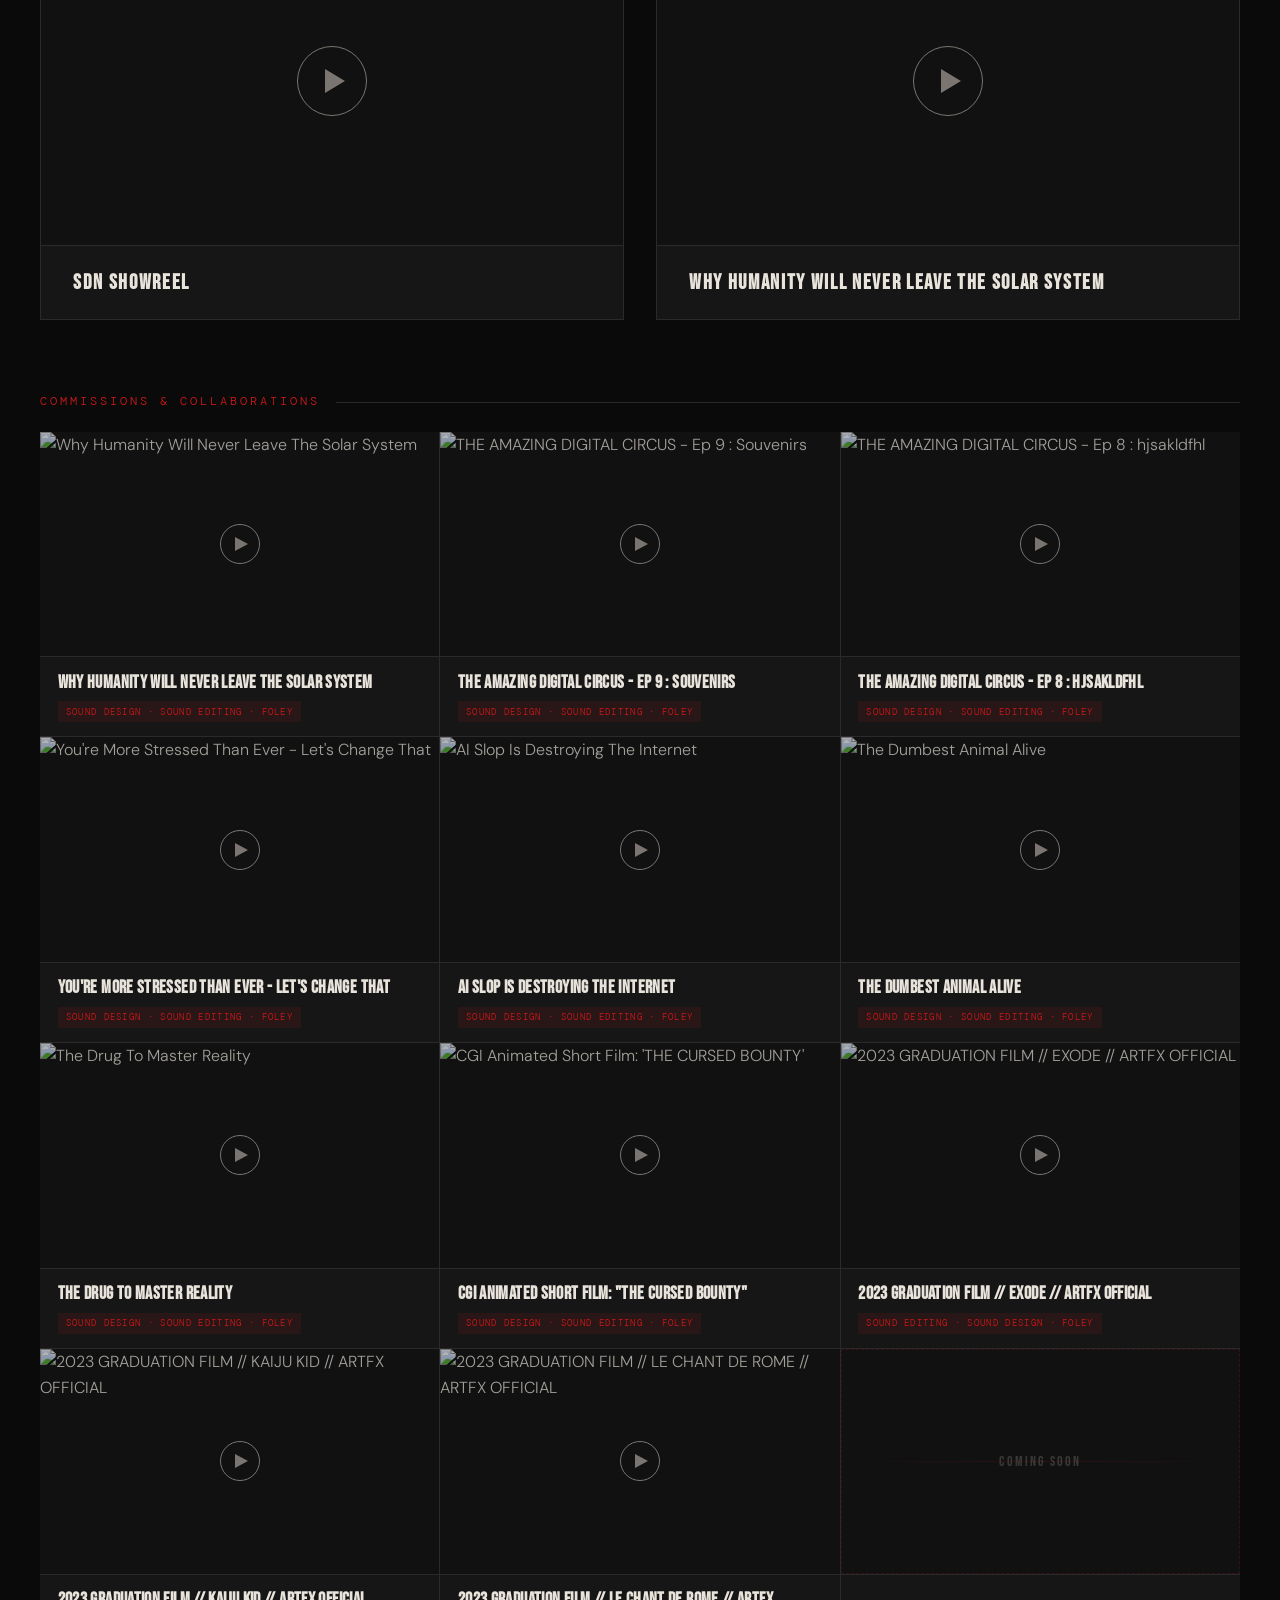
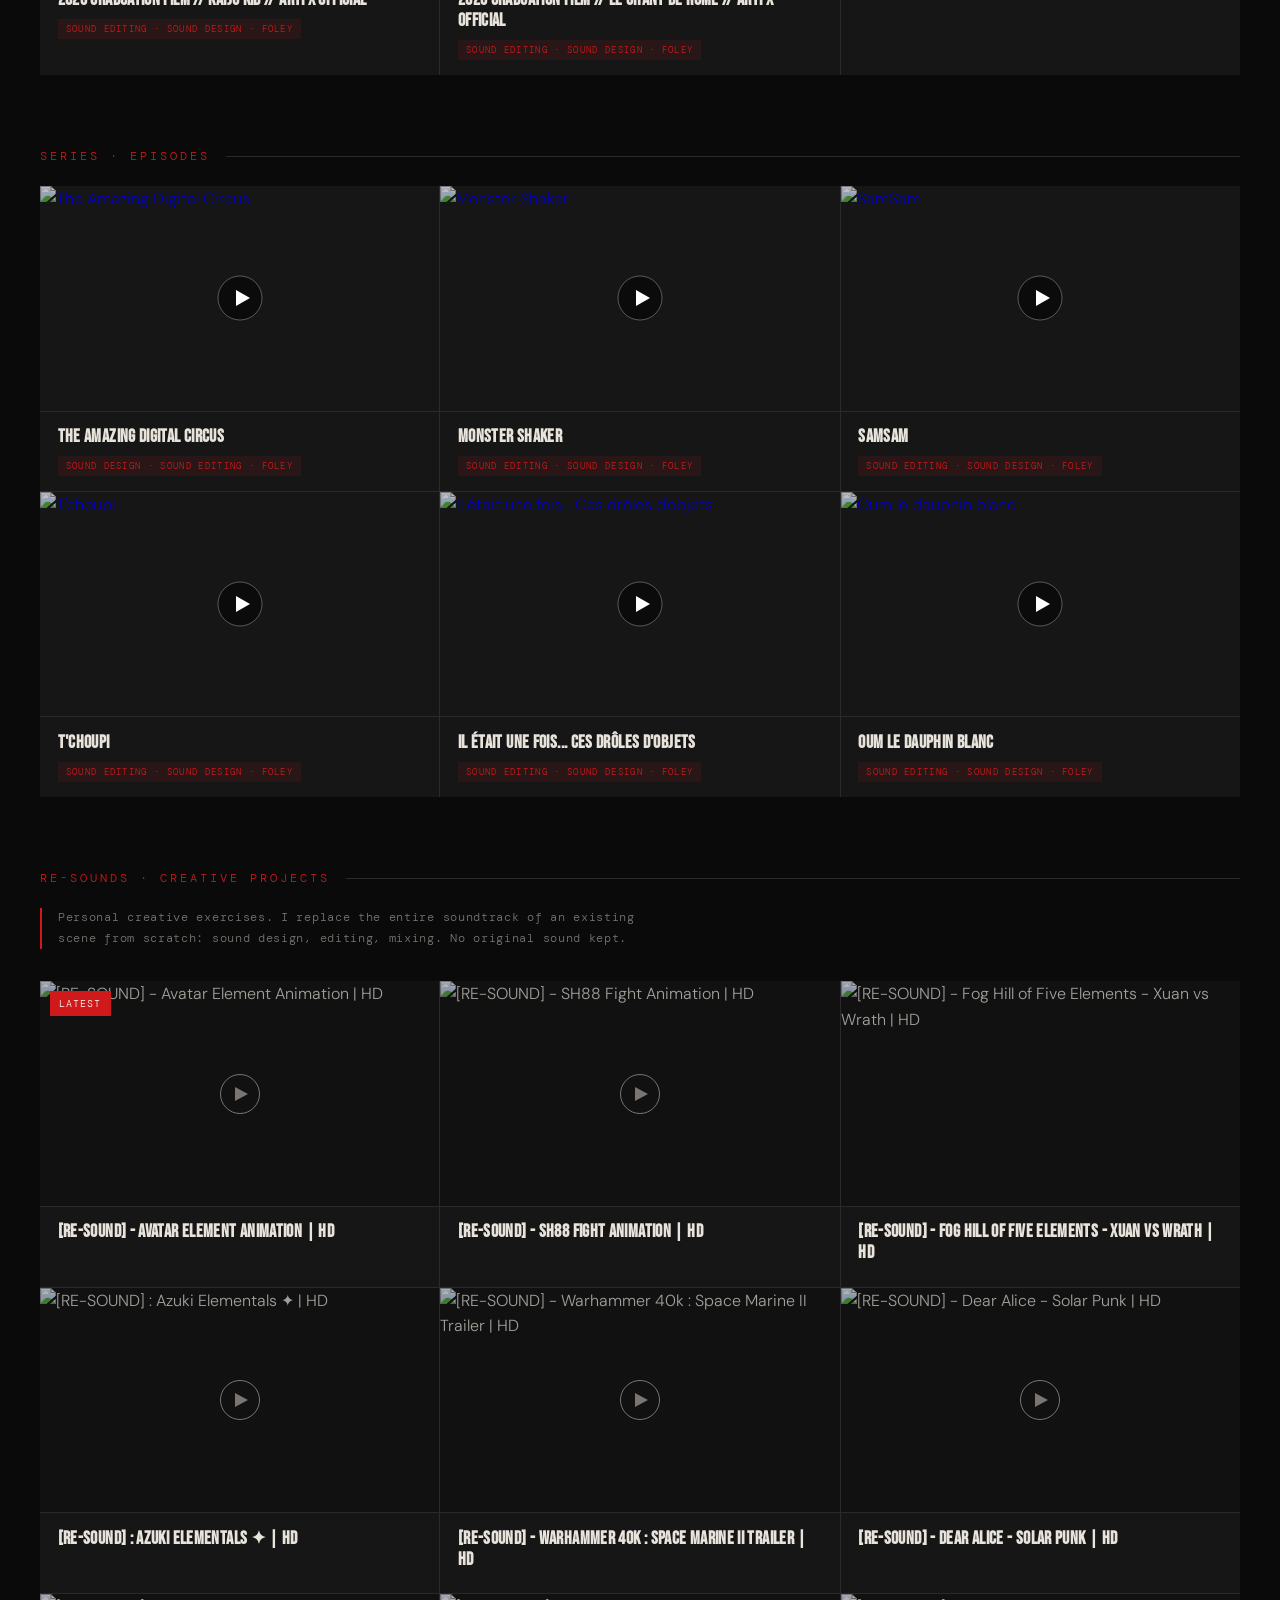
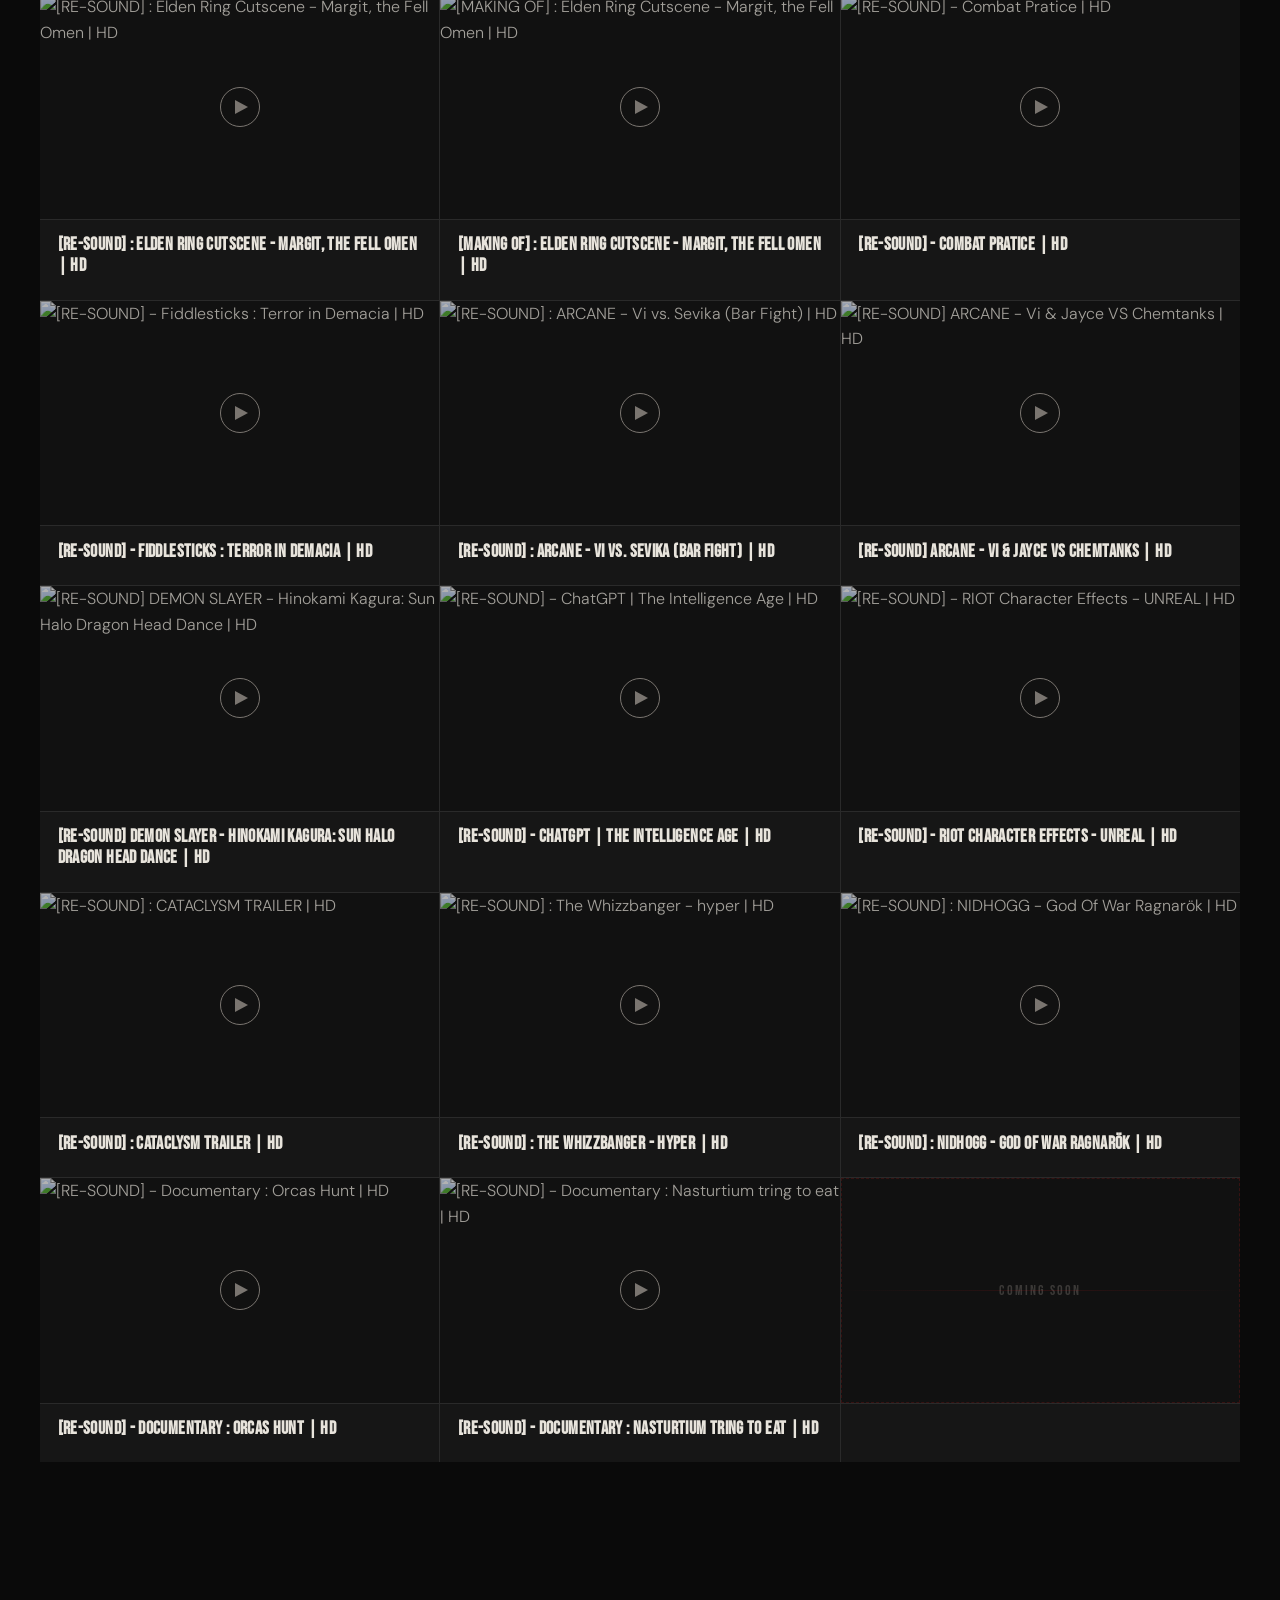
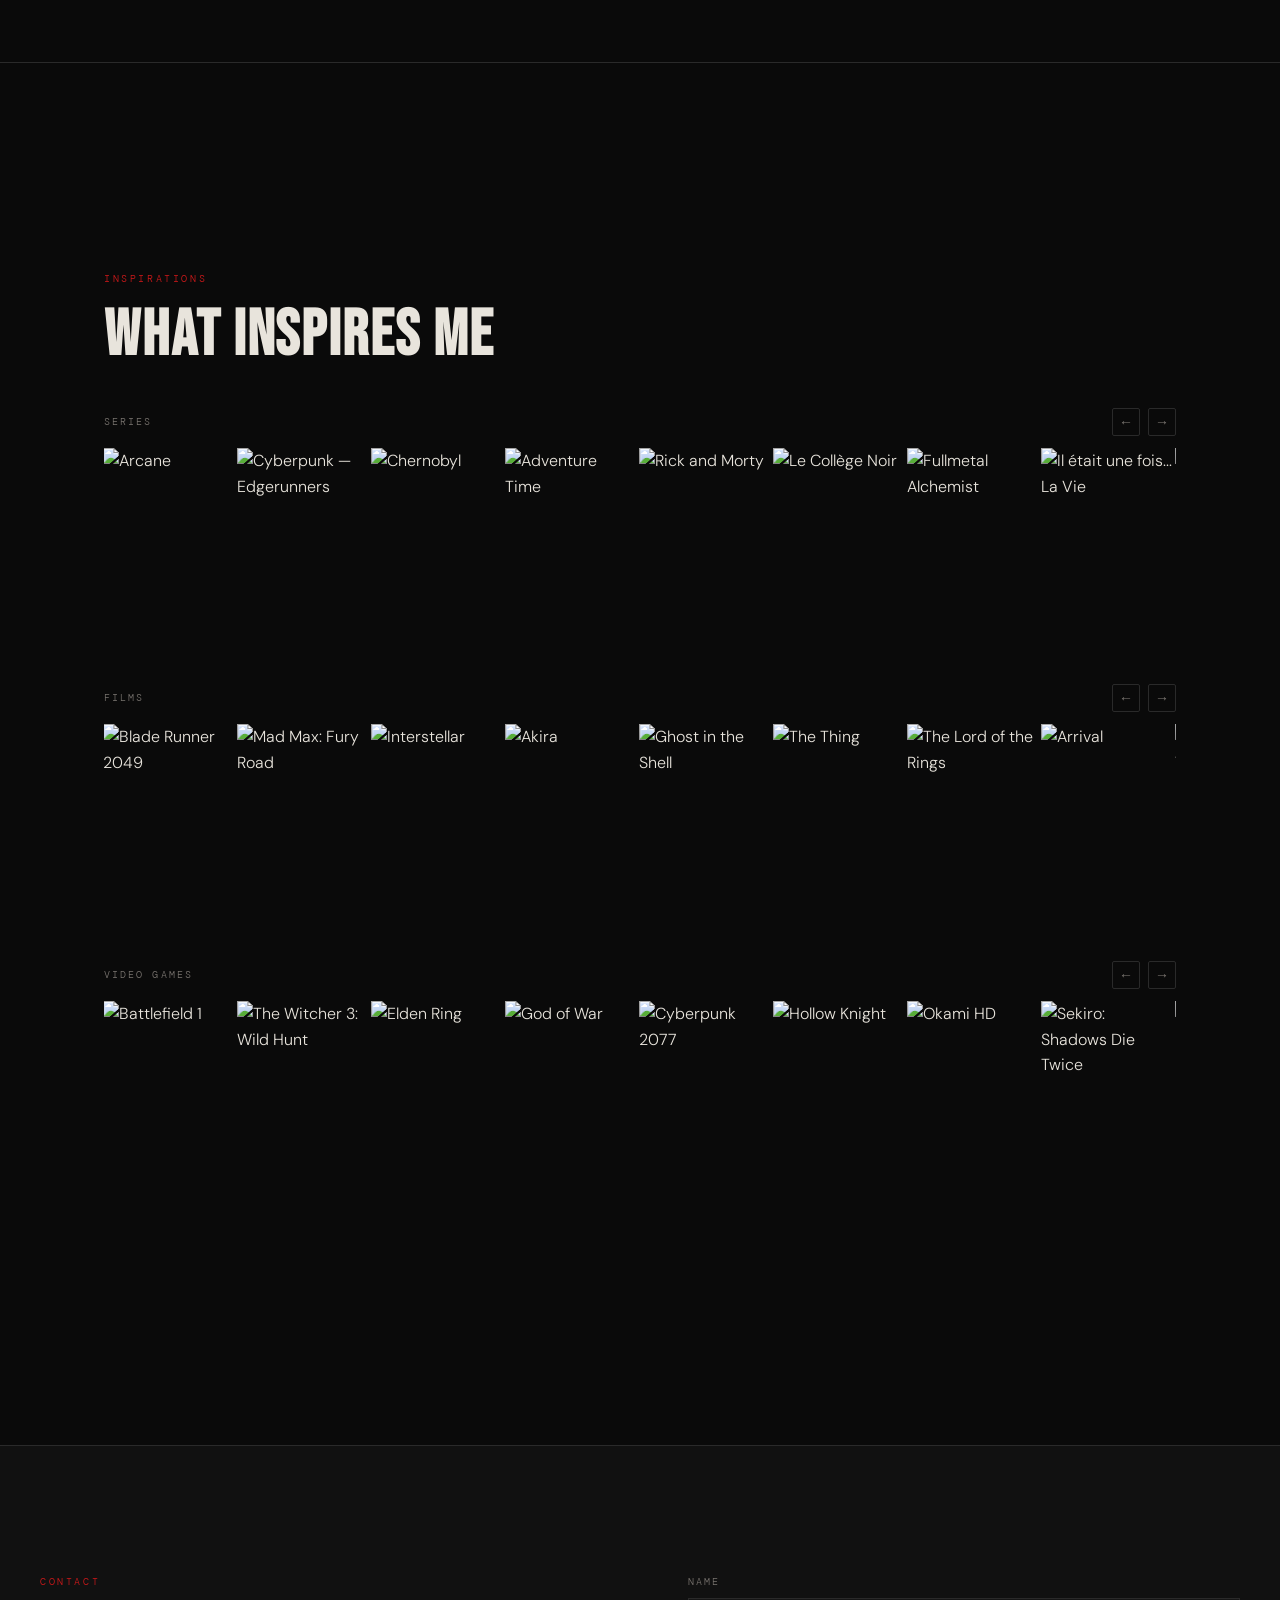
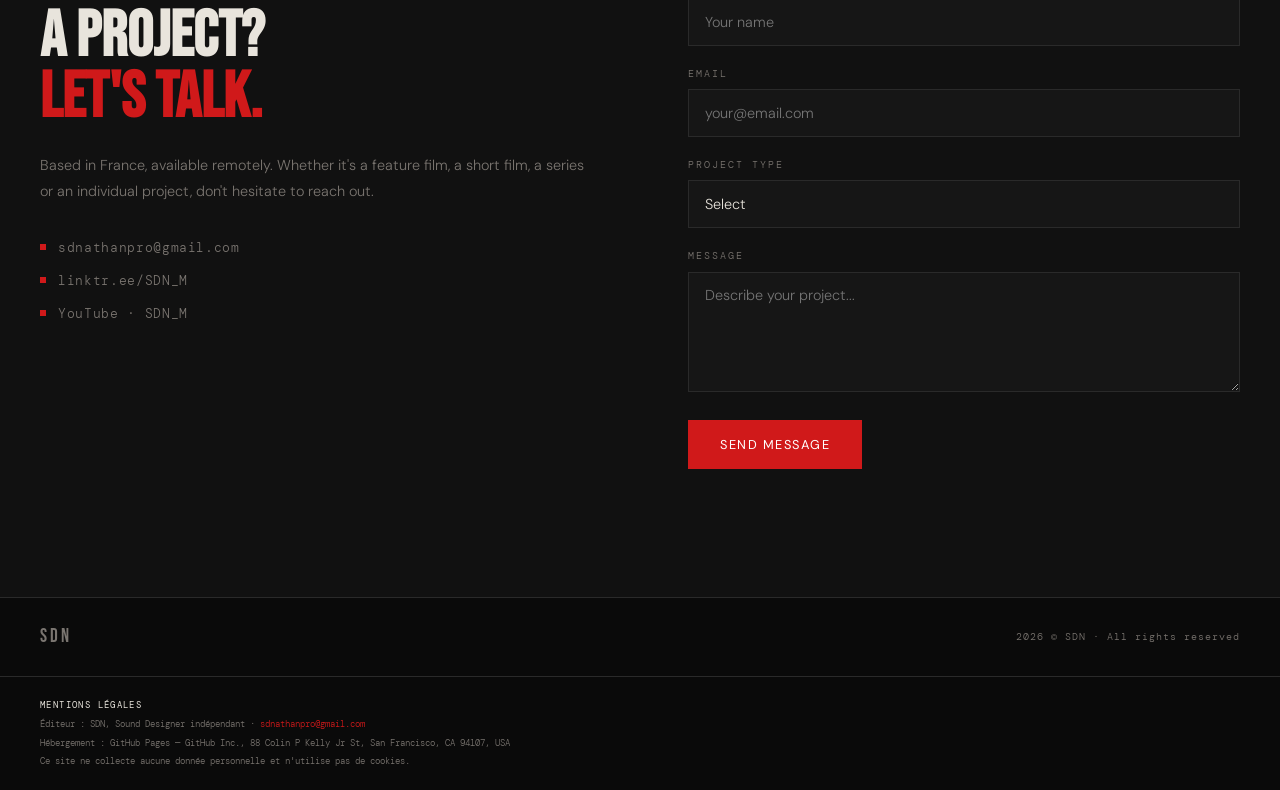
==== commit f2975ff6: "Add files via upload" ====
--- a/index.html
+++ b/index.html
@@ -2,7 +2,7 @@
 <html lang="en">
 <head>
 <meta charset="UTF-8">
-<link rel="icon" type="image/png" href="[data-uri]">
+<link rel="icon" type="image/png" href="img/favicon.png">
 <link rel="canonical" href="https://sdnprod.com">
 <meta name="viewport" content="width=device-width, initial-scale=1.0">
 <title>SDN Sound Designer</title>
@@ -10,13 +10,42 @@
 <meta name="keywords" content="sound designer, montage son, mixage, voice design, bruitage, foley, freelance, indépendant, cinéma, animation, série">
 <meta property="og:title" content="SDN Sound Designer">
 <meta property="og:description" content="Designing the unseen. Sound design, montage son et mixage au service de chaque projet.">
-<meta property="og:image" content="[data-uri]">
-<meta property="og:url" content="https://www.sdnprod.com">
+<meta property="og:image" content="https://sdnprod.com/img/og-image.jpg">
+<meta property="og:image:width" content="1200">
+<meta property="og:image:height" content="630">
+<meta property="og:image:alt" content="SDN — Sound Designer">
+<meta property="og:locale" content="fr_FR">
+<meta property="og:site_name" content="SDN">
+<meta property="og:url" content="https://sdnprod.com">
 <meta property="og:type" content="website">
-<meta name="twitter:card" content="summary">
+<meta name="twitter:card" content="summary_large_image">
 <meta name="twitter:title" content="SDN Sound Designer">
+<meta name="twitter:image" content="https://sdnprod.com/img/og-image.jpg">
 <meta name="twitter:description" content="Designing the unseen. Sound design, montage son et mixage au service de chaque projet.">
+<link rel="preconnect" href="https://fonts.googleapis.com">
+<link rel="preconnect" href="https://fonts.gstatic.com" crossorigin>
 <link href="https://fonts.googleapis.com/css2?family=Bebas+Neue&family=DM+Sans:ital,wght@0,300;0,400;0,500;1,300&family=DM+Mono:wght@300&family=Barlow+Condensed:wght@800&display=swap" rel="stylesheet">
+<script type="application/ld+json">
+{
+  "@context": "https://schema.org",
+  "@type": "ProfessionalService",
+  "name": "SDN — Sound Designer",
+  "alternateName": "SDN",
+  "url": "https://sdnprod.com",
+  "image": "https://sdnprod.com/img/og-image.jpg",
+  "logo": "https://sdnprod.com/img/og-image.jpg",
+  "email": "sdnathanpro@gmail.com",
+  "description": "Sound designer, monteur son et mixeur indépendant. Sound design, montage son, bruitage, voice design et mixage pour cinéma, série, animation, motion design et jeu vidéo.",
+  "areaServed": "Worldwide",
+  "availableLanguage": ["fr", "en", "es"],
+  "address": { "@type": "PostalAddress", "addressCountry": "FR" },
+  "sameAs": [
+    "https://www.youtube.com/@SDN_M",
+    "https://linktr.ee/SDN_M"
+  ],
+  "knowsAbout": ["Sound design", "Montage son", "Mixage", "Bruitage", "Foley", "Voice design", "Post-production audio"]
+}
+</script>
 <style>
 *{margin:0;padding:0;box-sizing:border-box}
 :root{--red:#D0191A;--red-hover:#a81315;--black:#0A0A0A;--off-black:#111111;--card:#161616;--border:#2a2a2a;--text:#E8E4DC;--muted:#7a7570}
@@ -63,10 +92,6 @@
 .lang-btn{background:none;border:none;color:var(--muted);font-family:'DM Mono',monospace;font-size:0.65rem;letter-spacing:0.15em;padding:0.4rem 0.75rem;cursor:none;transition:all 0.2s;text-transform:uppercase}
 .lang-btn.active{background:var(--red);color:#fff}
 .lang-btn:not(.active):hover{color:var(--text)}
-#ambient-btn{background:none;border:0.5px solid var(--border);color:var(--muted);font-size:0.75rem;width:30px;height:30px;display:flex;align-items:center;justify-content:center;cursor:none;transition:all 0.2s;padding:0;position:relative}
-#ambient-btn:hover{border-color:var(--red);color:var(--text)}
-#ambient-btn.active{border-color:var(--red);color:var(--red)}
-#ambient-btn.active #ambient-icon{animation:pulse-icon 1.8s ease-in-out infinite}
 #mute-btn{background:none;border:0.5px solid var(--border);color:var(--muted);font-size:0.7rem;width:30px;height:30px;display:flex;align-items:center;justify-content:center;cursor:none;transition:all 0.2s;padding:0}
 #mute-btn:hover{border-color:var(--red);color:var(--text)}
 #mute-btn.muted{border-color:var(--red);color:var(--red);background:rgba(208,25,26,0.08)}
@@ -74,14 +99,14 @@
 
 .hero{min-height:100vh;display:grid;grid-template-rows:1fr auto;padding:0 2.5rem;position:relative;overflow:hidden}
 .hero-content{display:flex;flex-direction:column;justify-content:center;padding-top:6rem;position:relative;z-index:2}
-.hero-tag{font-family:'DM Mono',monospace;font-size:0.7rem;letter-spacing:0.2em;color:var(--red);text-transform:uppercase;margin-bottom:2rem}
-.hero h1{font-family:'Bebas Neue',sans-serif;font-size:clamp(5rem,10vw,9.5rem);line-height:0.9;letter-spacing:0.02em;margin-bottom:2.5rem}
+.hero-tag{font-family:'DM Mono',monospace;font-size:0.84rem;letter-spacing:0.2em;color:var(--red);text-transform:uppercase;margin-bottom:2rem}
+.hero h1{font-family:'Bebas Neue',sans-serif;font-size:clamp(6rem,12vw,11.4rem);line-height:0.9;letter-spacing:0.02em;margin-bottom:3rem}
 .hero h1 em{color:var(--red);font-style:normal}
-.hero-sub{max-width:480px;color:var(--muted);font-size:0.95rem;line-height:1.8;margin-bottom:3rem}
+.hero-sub{max-width:480px;color:var(--muted);font-size:1.14rem;line-height:1.8;margin-bottom:3rem}
 .hero-cta{display:flex;gap:1.25rem;align-items:center}
-.btn-primary{background:var(--red);color:#fff;padding:0.9rem 2.25rem;font-family:'DM Sans',sans-serif;font-size:0.8rem;letter-spacing:0.12em;text-transform:uppercase;text-decoration:none;border:none;cursor:none;transition:background 0.2s}
+.btn-primary{background:var(--red);color:#fff;padding:0.9rem 2.25rem;font-family:'DM Sans',sans-serif;font-size:0.96rem;letter-spacing:0.12em;text-transform:uppercase;text-decoration:none;border:none;cursor:none;transition:background 0.2s}
 .btn-primary:hover{background:var(--red-hover)}
-.btn-ghost{color:var(--muted);font-size:0.8rem;letter-spacing:0.1em;text-transform:uppercase;text-decoration:none;display:flex;align-items:center;gap:0.5rem;transition:color 0.2s}
+.btn-ghost{color:var(--muted);font-size:0.96rem;letter-spacing:0.1em;text-transform:uppercase;text-decoration:none;display:flex;align-items:center;gap:0.5rem;transition:color 0.2s}
 .btn-ghost:hover{color:var(--text)}
 .btn-ghost::after{content:'→'}
 .hero-bottom{display:flex;justify-content:space-between;align-items:flex-end;padding-bottom:2.5rem;position:relative;z-index:2}
@@ -142,12 +167,12 @@
 
 /* WORKS */
 .works-section{padding:8rem 2.5rem}
-.cat-label{font-family:'DM Mono',monospace;font-size:0.62rem;letter-spacing:0.25em;color:var(--muted);text-transform:uppercase;margin-bottom:1.25rem;display:flex;align-items:center;gap:1rem}
+.cat-label{font-family:'DM Mono',monospace;font-size:0.75rem;letter-spacing:0.25em;color:var(--muted);text-transform:uppercase;margin-bottom:1.25rem;display:flex;align-items:center;gap:1rem}
 .cat-label::after{content:'';flex:1;height:0.5px;background:var(--border)}
 .cat-label span{color:var(--red)}
 
-.demo-reel-wrap{margin-bottom:4.5rem}
-.demo-reel-card{width:80%;margin:0 auto;border:0.5px solid var(--border);overflow:hidden;background:var(--card);cursor:none;position:relative;transition:border-color 0.25s}
+.demo-reel-wrap{margin-bottom:4.5rem;display:grid;grid-template-columns:1fr 1fr;gap:2rem}
+.demo-reel-card{width:100%;border:0.5px solid var(--border);overflow:hidden;background:var(--card);cursor:none;position:relative;transition:border-color 0.25s}
 .demo-reel-card:hover{border-color:var(--red)}
 .demo-reel-thumb{aspect-ratio:16/9;background:var(--off-black);display:flex;align-items:center;justify-content:center;position:relative;overflow:hidden}
 .play-icon-lg{width:70px;height:70px;border:1.5px solid var(--muted);border-radius:50%;display:flex;align-items:center;justify-content:center;transition:all 0.25s;position:relative;z-index:2}
@@ -168,12 +193,13 @@
 .work-card{background:var(--card);overflow:hidden;cursor:none;position:relative;transition:background 0.2s}
 .work-card:hover{background:#1b1b1b}
 .work-thumb{aspect-ratio:16/9;background:var(--off-black);display:flex;align-items:center;justify-content:center;position:relative;overflow:hidden}
+.work-badge-latest{position:absolute;top:0.6rem;left:0.6rem;background:var(--red);color:#fff;font-family:'DM Mono',monospace;font-size:0.6rem;letter-spacing:0.1em;text-transform:uppercase;padding:0.3rem 0.6rem;z-index:3}
 .play-icon{width:40px;height:40px;border:1.5px solid var(--muted);border-radius:50%;display:flex;align-items:center;justify-content:center;transition:all 0.2s;position:relative;z-index:2}
 .play-icon::after{content:'';border-left:13px solid var(--muted);border-top:7px solid transparent;border-bottom:7px solid transparent;margin-left:3px;transition:border-left-color 0.2s}
 .work-card:hover .play-icon{border-color:var(--red)}
 .work-card:hover .play-icon::after{border-left-color:var(--red)}
 .work-info{padding:0.9rem 1.1rem;border-top:0.5px solid var(--border)}
-.work-info h4{font-family:'Bebas Neue',sans-serif;font-size:0.95rem;letter-spacing:0.08em;margin-bottom:0.25rem;color:var(--text)}
+.work-info h4{font-family:'Bebas Neue',sans-serif;font-size:1.15rem;letter-spacing:0.02em;line-height:1.15;margin-bottom:0.55rem;color:var(--text)}
 .work-meta{display:flex;gap:0.5rem;align-items:center;flex-wrap:wrap}
 .work-type{font-family:'DM Mono',monospace;font-size:0.55rem;letter-spacing:0.15em;color:var(--red);text-transform:uppercase;background:rgba(208,25,26,0.1);padding:0.2rem 0.5rem}
 .work-client{font-family:'DM Mono',monospace;font-size:0.55rem;color:var(--muted);letter-spacing:0.1em}
@@ -194,7 +220,23 @@
 .process-icon{width:36px;height:2px;background:var(--red);margin-bottom:1.5rem}
 .process-step h3{font-family:'Bebas Neue',sans-serif;font-size:1.5rem;letter-spacing:0.06em;margin-bottom:0.75rem;color:var(--text)}
 .process-step p{font-size:0.82rem;color:var(--muted);line-height:1.8}
-.process-diagram{margin-top:4rem;position:relative;padding-bottom:20px;max-width:72%;margin-left:auto;margin-right:auto}.process-diagram svg{width:100%;display:block}#pd-glossary{display:none;position:fixed;top:50%;right:2rem;transform:translateY(-50%);width:320px;background:var(--black);border:0.5px solid var(--red);border-radius:6px;padding:1.5rem;z-index:1000;max-height:80vh;overflow-y:auto;box-shadow:0 8px 40px rgba(0,0,0,0.7)}#pd-glossary.open{display:block}#pd-close{position:absolute;top:12px;right:12px;background:none;border:none;cursor:pointer;color:var(--red);font-size:18px;line-height:1;padding:4px;display:flex;align-items:center;justify-content:center;opacity:0.7;transition:opacity 0.2s}#pd-close:hover{opacity:1}#pd-glossary h3{font-family:'DM Mono',monospace;font-size:10px;letter-spacing:3px;color:var(--red);margin:0 0 16px;text-transform:uppercase}.pd-term{margin-bottom:16px;padding-bottom:16px;border-bottom:0.5px solid var(--border)}.pd-term:last-child{border-bottom:none;margin-bottom:0;padding-bottom:0}.pd-name{font-family:'DM Mono',monospace;font-size:10px;letter-spacing:1px;color:var(--text);margin-bottom:6px;text-transform:uppercase}.pd-def{font-family:'DM Mono',monospace;font-size:9px;color:var(--muted);line-height:1.8}#pd-btn-svg rect{transition:fill 0.2s}#pd-btn-svg:hover rect{fill:rgba(208,25,26,0.25)}@keyframes pd-flow-a{from{stroke-dashoffset:0}to{stroke-dashoffset:-16}}@keyframes pd-flow-b{from{stroke-dashoffset:0}to{stroke-dashoffset:-12}}@keyframes pd-flow-c{from{stroke-dashoffset:0}to{stroke-dashoffset:-12}}.pd-fl{stroke-dasharray:8 8;animation:pd-flow-a 1.8s linear infinite}.pd-fl2{stroke-dasharray:6 6;animation:pd-flow-b 2.4s linear infinite}.pd-fl3{stroke-dasharray:6 6;animation:pd-flow-c 3s linear infinite}
+.process-diagram{margin-top:4rem;position:relative;padding-bottom:20px;max-width:72%;margin-left:auto;margin-right:auto}.process-diagram svg{width:100%;display:block}#pd-glossary{display:none;position:fixed;top:50%;right:2rem;transform:translateY(-50%);width:320px;background:var(--black);border:0.5px solid var(--red);border-radius:6px;padding:1.5rem;z-index:1000;max-height:80vh;overflow-y:auto;box-shadow:0 8px 40px rgba(0,0,0,0.7)}#pd-glossary.open{display:block}#pd-close{position:absolute;top:12px;right:12px;background:none;border:none;cursor:pointer;color:var(--red);font-size:18px;line-height:1;padding:4px;display:flex;align-items:center;justify-content:center;opacity:0.7;transition:opacity 0.2s}#pd-close:hover{opacity:1}#pd-glossary h3{font-family:'DM Mono',monospace;font-size:10px;letter-spacing:3px;color:var(--red);margin:0 0 16px;text-transform:uppercase}.pd-term{margin-bottom:16px;padding-bottom:16px;border-bottom:0.5px solid var(--border)}.pd-term:last-child{border-bottom:none;margin-bottom:0;padding-bottom:0}.pd-name{font-family:'DM Mono',monospace;font-size:10px;letter-spacing:1px;color:var(--text);margin-bottom:6px;text-transform:uppercase}.pd-def{font-family:'DM Mono',monospace;font-size:9px;color:var(--muted);line-height:1.8}#pd-btn-svg rect{transition:fill 0.2s}#pd-btn-svg:hover rect{fill:rgba(208,25,26,0.25)}.process-diagram-mobile{display:none}
+@media(prefers-reduced-motion:reduce){
+*,*::before,*::after{animation-duration:0.001ms!important;animation-iteration-count:1!important;transition-duration:0.001ms!important;scroll-behavior:auto!important}
+html{scroll-behavior:auto}
+.marquee-inner,.waveform-bar,.hero-scroll-arrow{animation:none!important}
+.inspi-carousel{scroll-behavior:auto}
+}
+@media(max-width:768px){
+  .process-diagram-mobile{display:block;margin-top:2.5rem}
+  .pdm-step{display:flex;align-items:flex-start;gap:1rem;padding:1rem 0;border-bottom:0.5px solid var(--border)}
+  .pdm-step:last-child{border-bottom:none}
+  .pdm-num{font-family:'Bebas Neue',sans-serif;font-size:2.5rem;color:var(--border);line-height:1;flex-shrink:0;width:36px}
+  .pdm-content{flex:1}
+  .pdm-title{font-family:'Bebas Neue',sans-serif;font-size:1rem;letter-spacing:0.08em;color:var(--red);margin-bottom:0.25rem}
+  .pdm-detail{font-family:'DM Mono',monospace;font-size:0.7rem;color:var(--muted);line-height:1.7}
+  .pdm-arrow{text-align:center;color:var(--border);font-size:1rem;padding:0.5rem 0;display:none}
+}@keyframes pd-flow-a{from{stroke-dashoffset:0}to{stroke-dashoffset:-16}}@keyframes pd-flow-b{from{stroke-dashoffset:0}to{stroke-dashoffset:-12}}@keyframes pd-flow-c{from{stroke-dashoffset:0}to{stroke-dashoffset:-12}}.pd-fl{stroke-dasharray:8 8;animation:pd-flow-a 1.8s linear infinite}.pd-fl2{stroke-dasharray:6 6;animation:pd-flow-b 2.4s linear infinite}.pd-fl3{stroke-dasharray:6 6;animation:pd-flow-c 3s linear infinite}
 
 .contact-inner{display:grid;grid-template-columns:1fr 1fr;gap:6rem;align-items:start}
 .contact-left h2{font-family:'Bebas Neue',sans-serif;font-size:clamp(2.5rem,5vw,4rem);line-height:0.95;margin-bottom:1.5rem}
@@ -223,13 +265,15 @@
   #cursor,#cursor-ring{display:none}
   body,a,button{cursor:auto}
   nav{padding:1rem 1.25rem}
+  .process-diagram{display:none}
+  #pd-glossary{width:calc(100vw - 2rem);right:1rem}
   .nav-links{display:none}
   .lang-switch{display:none}
   #mute-btn{display:none}
   .hamburger{display:flex}
   .hero,.works-section{padding:0 1.25rem}
   .hero{padding-bottom:0}
-  .hero h1{font-size:clamp(3.5rem,14vw,6rem)}
+  .hero h1{font-size:clamp(4.2rem,16.8vw,7.2rem)}
   section{padding:5rem 1.25rem}
   .works-section{padding:5rem 1.25rem}
   .about{grid-template-columns:1fr;gap:3rem}
@@ -240,14 +284,41 @@
   .process-grid{grid-template-columns:1fr}
   .process-step{border-right:none;border-bottom:0.5px solid var(--border)}
   .hero-stats{gap:1.5rem}
+  .demo-reel-wrap{grid-template-columns:1fr}
   .demo-reel-thumb{aspect-ratio:16/9}
 }
 @media(max-width:480px){
   .works-grid-3{grid-template-columns:1fr}
+  #pd-glossary{width:calc(100vw - 2rem);right:0.5rem}
   .about-specs{grid-template-columns:1fr}
   .hero-stats{gap:1rem}
   .hero-stat span{font-size:0.5rem}
 }
+
+.inspi-section{background:var(--black);border-top:0.5px solid var(--border)}
+.inspi-cat-block{margin-bottom:2.5rem}
+.inspi-cat-header{display:flex;align-items:center;justify-content:space-between;margin-bottom:0.75rem}
+.inspi-cat-label{font-family:'DM Mono',monospace;font-size:0.65rem;letter-spacing:0.2em;color:var(--muted);text-transform:uppercase}
+.inspi-nav{display:flex;gap:8px}
+.inspi-prev,.inspi-next{background:none;border:0.5px solid var(--border);color:var(--muted);font-size:14px;width:28px;height:28px;cursor:none;display:flex;align-items:center;justify-content:center;border-radius:2px;transition:border-color .2s,color .2s}
+.inspi-prev:hover,.inspi-next:hover{border-color:var(--red);color:var(--red)}
+.inspi-carousel{display:flex;gap:3px;overflow-x:auto;scroll-behavior:smooth;scrollbar-width:none;-ms-overflow-style:none}
+.inspi-carousel::-webkit-scrollbar{display:none}
+.inspi-slide{flex:0 0 calc(12.5% - 3px);min-width:0}
+@media(max-width:768px){.inspi-slide{flex:0 0 calc(25% - 3px)}}
+@media(max-width:480px){.inspi-slide{flex:0 0 calc(50% - 3px)}}
+.inspi-card{position:relative;overflow:hidden;aspect-ratio:2/3;cursor:none}
+.inspi-card img{width:100%;height:100%;object-fit:cover;display:block;transition:transform .4s ease}
+.inspi-card:hover img{transform:scale(1.05)}
+.inspi-overlay{position:absolute;inset:0;background:linear-gradient(to top,rgba(0,0,0,.88) 0%,transparent 55%);opacity:0;transition:opacity .3s;display:flex;flex-direction:column;justify-content:flex-end;padding:0.5rem}
+.inspi-card:hover .inspi-overlay{opacity:1}
+.inspi-cat{font-family:'DM Mono',monospace;font-size:0.5rem;letter-spacing:0.1em;color:var(--red);text-transform:uppercase;margin-bottom:2px}
+.inspi-title{font-family:'DM Mono',monospace;font-size:0.6rem;color:var(--text);letter-spacing:0.03em}
+.inspi-line{position:absolute;bottom:0;left:0;width:0;height:2px;background:var(--red);transition:width .35s ease}
+.inspi-card:hover .inspi-line{width:100%}
+.inspi-label{font-family:'DM Mono',monospace;font-size:0.6rem;letter-spacing:0.2em;color:var(--muted);text-transform:uppercase;margin-bottom:0.5rem}
+
+@media(max-width:480px){.inspi-grid{grid-template-columns:1fr}}
 </style>
 </head>
 <body>
@@ -260,9 +331,9 @@
   <div class="nav-logo" onclick="window.scrollTo({top:0,behavior:'smooth'})" style="cursor:none" title="Retour en haut">SDN</div>
   <div class="nav-right">
     <ul class="nav-links">
-      <li><a href="#works" data-fr="Travaux" data-en="Works" data-es="Trabajos">Travaux</a></li>
       <li><a href="#about" data-fr="À propos" data-en="About" data-es="Sobre mí">À propos</a></li>
       <li><a href="#services" data-fr="Services" data-en="Services" data-es="Servicios">Services</a></li>
+      <li><a href="#works" data-fr="Travaux" data-en="Works" data-es="Trabajos">Travaux</a></li>
       <li><a href="#contact" data-fr="Contact" data-en="Contact" data-es="Contacto">Contact</a></li>
     </ul>
     <div class="lang-switch">
@@ -302,9 +373,9 @@
 
 <!-- MOBILE MENU -->
 <div class="mobile-menu" id="mobile-menu">
-  <a href="#works" onclick="closeMobileMenu()" data-fr="Travaux" data-en="Works" data-es="Trabajos">Travaux</a>
   <a href="#about" onclick="closeMobileMenu()" data-fr="À propos" data-en="About" data-es="Sobre mí">À propos</a>
   <a href="#services" onclick="closeMobileMenu()" data-fr="Services" data-en="Services" data-es="Servicios">Services</a>
+  <a href="#works" onclick="closeMobileMenu()" data-fr="Travaux" data-en="Works" data-es="Trabajos">Travaux</a>
   <a href="#contact" onclick="closeMobileMenu()" data-fr="Contact" data-en="Contact" data-es="Contacto">Contact</a>
   <div class="mobile-menu-lang">
     <button id="mob-btn-fr" onclick="setLang('fr');updateMobileLang('fr')"><img src="https://flagcdn.com/w20/fr.png" width="16" height="11" alt="FR" style="vertical-align:middle;margin-right:4px"> FR</button>
@@ -316,9 +387,8 @@
   <canvas id="hero-canvas"></canvas>
   <div class="hero-grid"></div>
   <div class="hero-content">
-    <div class="hero-tag" data-fr="Sound Designer · Monteur Son · Mixer · Indépendant" data-en="Sound Designer · Sound Editor · Mixer · Freelance" data-es="Sound Designer · Editor de Sonido · Mixer · Freelance">Sound Designer · Monteur Son · Mixer · Indépendant</div>
+    <div class="hero-tag" data-fr="Sound Designer · Monteur Son · Mixer" data-en="Sound Designer · Sound Editor · Mixer" data-es="Sound Designer · Editor de Sonido · Mixer">Sound Designer · Monteur Son · Mixer</div>
     <h1 data-fr="Bienvenue" data-en="Welcome" data-es="Bienvenido">Bienvenue</h1>
-    <p class="hero-sub" data-fr="Si ça sonne bien, ce n'est pas un hasard. De la conception sonore au mixage final, je construis des univers sonores au service de chaque projet. Cinéma, série, animation, motion design." data-en="If it sounds good, it's not by accident. From sound design to final mix, I build audio worlds at the service of every project. Film, series, animation, motion design." data-es="Si suena bien, no es casualidad. Del diseño de sonido al mix final, construyo universos sonoros al servicio de cada proyecto. Cine, series, animación, motion design.">Si ça sonne bien, ce n'est pas un hasard. De la conception sonore au mixage final, je construis des univers sonores au service de chaque projet. Cinéma, série, animation, motion design.</p>
     <div class="hero-cta">
       <a href="#contact" class="btn-primary" data-fr="Travailler ensemble" data-en="Work together" data-es="Trabajar juntos">Travailler ensemble</a>
       <a href="#works" class="btn-ghost" data-fr="Voir mes projets" data-en="See my work" data-es="Ver mis trabajos">Voir mes projets</a>
@@ -399,7 +469,7 @@
     </div>
     <div class="about-visual">
       <div class="about-img-frame" style="width:88%;margin:0 auto">
-        <img src="[data-uri]" style="position:absolute;inset:0;width:100%;height:100%;object-fit:cover;object-position:center 20%" alt="Nathan, Sound Designer">
+        <img src="img/nathan-sound-designer.webp" style="position:absolute;inset:0;width:100%;height:100%;object-fit:cover;object-position:center 20%" alt="Nathan, Sound Designer">
       </div>
       <div class="about-badge"><strong>5+</strong><small data-fr="ans d'expérience" data-en="years experience" data-es="años de experiencia">ans d'expérience</small></div>
     </div>
@@ -532,6 +602,37 @@
     </div>
   </div>
 
+  <div class="process-diagram-mobile">
+    <div class="pdm-step">
+      <div class="pdm-num">01</div>
+      <div class="pdm-content">
+        <div class="pdm-title" data-fr="Brief" data-en="Brief" data-es="Brief">Brief</div>
+        <div class="pdm-detail" data-fr="Consultation · Direction artistique · Analyse · Références · Format validé" data-en="Consultation · Art Direction · Analysis · References · Format locked" data-es="Consulta · Dirección artística · Análisis · Referencias · Formato definido">Consultation · Art Direction · Analysis · References · Format locked</div>
+      </div>
+    </div>
+    <div class="pdm-step">
+      <div class="pdm-num">02</div>
+      <div class="pdm-content">
+        <div class="pdm-title" data-fr="Sound Design" data-en="Sound Design" data-es="Sound Design">Sound Design</div>
+        <div class="pdm-detail" data-fr="Montage son · SFX · Foley · Traitement des voix · Sync image · Preview" data-en="Sound editing · SFX · Foley · Voice processing · Image sync · Preview" data-es="Montaje de sonido · SFX · Foley · Procesamiento de voz · Sync imagen · Preview">Sound editing · SFX · Foley · Voice processing · Image sync · Preview</div>
+      </div>
+    </div>
+    <div class="pdm-step">
+      <div class="pdm-num">03</div>
+      <div class="pdm-content">
+        <div class="pdm-title" data-fr="Mixing" data-en="Mixing" data-es="Mixing">Mixing</div>
+        <div class="pdm-detail" data-fr="Voix · Musique · SFX · Équilibre narratif · Mastering · Specs format · Preview" data-en="Voice · Music · SFX · Narrative balance · Mastering · Format specs · Preview" data-es="Voz · Música · SFX · Equilibrio narrativo · Mastering · Specs formato · Preview">Voice · Music · SFX · Narrative balance · Mastering · Format specs · Preview</div>
+      </div>
+    </div>
+    <div class="pdm-step">
+      <div class="pdm-num">04</div>
+      <div class="pdm-content">
+        <div class="pdm-title" data-fr="Livraison" data-en="Delivery" data-es="Entrega">Delivery</div>
+        <div class="pdm-detail" data-fr="Stems export · Masters par format · Web · Broadcast · Cinéma · Validé ✓" data-en="Stems export · Masters per format · Web · Broadcast · Cinema · Approved ✓" data-es="Export stems · Masters por formato · Web · Broadcast · Cine · Aprobado ✓">Stems export · Masters per format · Web · Broadcast · Cinema · Approved ✓</div>
+      </div>
+    </div>
+  </div>
+
 </section>
 
 <!-- WORKS -->
@@ -541,15 +642,30 @@
 
   <!-- DEMO REEL -->
   <div class="demo-reel-wrap">
-    <div class="cat-label"><span data-fr="Demo Reel" data-en="Demo Reel" data-es="Demo Reel">Demo Reel</span></div>
-    <div class="demo-reel-card">
-      <div class="demo-reel-thumb lazy-thumb" data-src="https://www.youtube.com/embed/Cs5U4noLgGo" style="padding:0;position:relative;cursor:none" onclick="lazyLoad(this)">
-        <img src="https://img.youtube.com/vi/Cs5U4noLgGo/maxresdefault.jpg" style="position:absolute;inset:0;width:100%;height:100%;object-fit:cover;object-position:center;filter:brightness(0.7)" loading="lazy">
-        <div class="play-icon-lg" style="position:absolute;top:50%;left:50%;transform:translate(-50%,-50%);z-index:2"></div>
-      </div>
-      <div class="demo-reel-info">
-        <h4>SDN SHOWREEL</h4>
-        
+    <div>
+      <div class="cat-label"><span data-fr="Demo Reel" data-en="Demo Reel" data-es="Demo Reel">Demo Reel</span></div>
+      <div class="demo-reel-card">
+        <div class="demo-reel-thumb lazy-thumb" data-src="https://www.youtube.com/embed/Cs5U4noLgGo" style="padding:0;position:relative;cursor:none" onclick="lazyLoad(this)">
+          <img src="https://img.youtube.com/vi/Cs5U4noLgGo/maxresdefault.jpg" alt="SDN Showreel" style="position:absolute;inset:0;width:100%;height:100%;object-fit:cover;object-position:center;filter:brightness(0.7)" loading="lazy">
+          <div class="play-icon-lg" style="position:absolute;top:50%;left:50%;transform:translate(-50%,-50%);z-index:2"></div>
+        </div>
+        <div class="demo-reel-info">
+          <h4>SDN SHOWREEL</h4>
+          
+        </div>
+      </div>
+    </div>
+    <div>
+      <div class="cat-label"><span data-fr="Dernier Travail" data-en="Latest Work" data-es="Último Trabajo">Dernier Travail</span></div>
+      <div class="demo-reel-card">
+        <div class="demo-reel-thumb lazy-thumb" data-src="https://www.youtube.com/embed/Cyl3X88KEgg" style="padding:0;position:relative;cursor:none" onclick="lazyLoad(this)">
+          <img src="https://img.youtube.com/vi/Cyl3X88KEgg/maxresdefault.jpg" alt="Why Humanity Will Never Leave The Solar System" style="position:absolute;inset:0;width:100%;height:100%;object-fit:cover;object-position:center;filter:brightness(0.7)" loading="lazy">
+          <div class="play-icon-lg" style="position:absolute;top:50%;left:50%;transform:translate(-50%,-50%);z-index:2"></div>
+        </div>
+        <div class="demo-reel-info">
+          <h4>Why Humanity Will Never Leave The Solar System</h4>
+          
+        </div>
       </div>
     </div>
   </div>
@@ -560,8 +676,16 @@
     <div class="works-grid-3">
 
       <div class="work-card">
+        <div class="work-thumb lazy-thumb" data-src="https://www.youtube.com/embed/Cyl3X88KEgg" style="padding:0;position:relative;cursor:none" onclick="lazyLoad(this)">
+        <img src="https://img.youtube.com/vi/Cyl3X88KEgg/hqdefault.jpg" style="position:absolute;inset:0;width:100%;height:100%;object-fit:cover;filter:brightness(0.7)" loading="lazy" alt="Why Humanity Will Never Leave The Solar System">
+        <div class="play-icon" style="position:absolute;top:50%;left:50%;transform:translate(-50%,-50%);z-index:2"></div>
+      </div>
+        <div class="work-info"><h4>Why Humanity Will Never Leave The Solar System</h4><div class="work-meta"><span class="work-type" data-fr="Sound Design · Montage Son · Foley" data-en="Sound Design · Sound Editing · Foley" data-es="Sound Design · Montaje de Sonido · Foley">Sound Design · Sound Editing · Foley</span></div></div>
+      </div>
+
+      <div class="work-card">
         <div class="work-thumb lazy-thumb" data-src="https://www.youtube.com/embed/PVy-bcTsO8A" style="padding:0;position:relative;cursor:none" onclick="lazyLoad(this)">
-        <img src="https://img.youtube.com/vi/PVy-bcTsO8A/hqdefault.jpg" style="position:absolute;inset:0;width:100%;height:100%;object-fit:cover;filter:brightness(0.7)" loading="lazy">
+        <img src="https://img.youtube.com/vi/PVy-bcTsO8A/hqdefault.jpg" style="position:absolute;inset:0;width:100%;height:100%;object-fit:cover;filter:brightness(0.7)" loading="lazy" alt="THE AMAZING DIGITAL CIRCUS - Ep 9 : Souvenirs">
         <div class="play-icon" style="position:absolute;top:50%;left:50%;transform:translate(-50%,-50%);z-index:2"></div>
       </div>
         <div class="work-info"><h4>THE AMAZING DIGITAL CIRCUS - Ep 9 : Souvenirs</h4><div class="work-meta"><span class="work-type" data-fr="Sound Design · Montage Son · Foley" data-en="Sound Design · Sound Editing · Foley" data-es="Sound Design · Montaje de Sonido · Foley">Sound Design · Sound Editing · Foley</span></div></div>
@@ -569,7 +693,7 @@
 
       <div class="work-card">
         <div class="work-thumb lazy-thumb" data-src="https://www.youtube.com/embed/DMNlzf8PiEM" style="padding:0;position:relative;cursor:none" onclick="lazyLoad(this)">
-        <img src="https://img.youtube.com/vi/DMNlzf8PiEM/hqdefault.jpg" style="position:absolute;inset:0;width:100%;height:100%;object-fit:cover;filter:brightness(0.7)" loading="lazy">
+        <img src="https://img.youtube.com/vi/DMNlzf8PiEM/hqdefault.jpg" style="position:absolute;inset:0;width:100%;height:100%;object-fit:cover;filter:brightness(0.7)" loading="lazy" alt="THE AMAZING DIGITAL CIRCUS - Ep 8 : hjsakldfhl">
         <div class="play-icon" style="position:absolute;top:50%;left:50%;transform:translate(-50%,-50%);z-index:2"></div>
       </div>
         <div class="work-info"><h4>THE AMAZING DIGITAL CIRCUS - Ep 8 : hjsakldfhl</h4><div class="work-meta"><span class="work-type" data-fr="Sound Design · Montage Son · Foley" data-en="Sound Design · Sound Editing · Foley" data-es="Sound Design · Montaje de Sonido · Foley">Sound Design · Montage Son · Foley</span></div></div>
@@ -577,7 +701,7 @@
 
       <div class="work-card">
         <div class="work-thumb lazy-thumb" data-src="https://www.youtube.com/embed/Mo1A45ShcMo" style="padding:0;position:relative;cursor:none" onclick="lazyLoad(this)">
-        <img src="https://img.youtube.com/vi/Mo1A45ShcMo/hqdefault.jpg" style="position:absolute;inset:0;width:100%;height:100%;object-fit:cover;filter:brightness(0.7)" loading="lazy">
+        <img src="https://img.youtube.com/vi/Mo1A45ShcMo/hqdefault.jpg" style="position:absolute;inset:0;width:100%;height:100%;object-fit:cover;filter:brightness(0.7)" loading="lazy" alt="You're More Stressed Than Ever - Let's Change That">
         <div class="play-icon" style="position:absolute;top:50%;left:50%;transform:translate(-50%,-50%);z-index:2"></div>
       </div>
         <div class="work-info"><h4>You're More Stressed Than Ever - Let's Change That</h4><div class="work-meta"><span class="work-type" data-fr="Sound Design · Montage Son · Foley" data-en="Sound Design · Sound Editing · Foley" data-es="Sound Design · Montaje de Sonido · Foley">Sound Design · Montage Son · Foley</span></div></div>
@@ -585,7 +709,7 @@
 
       <div class="work-card">
         <div class="work-thumb lazy-thumb" data-src="https://www.youtube.com/embed/_zfN9wnPvU0" style="padding:0;position:relative;cursor:none" onclick="lazyLoad(this)">
-        <img src="https://img.youtube.com/vi/_zfN9wnPvU0/hqdefault.jpg" style="position:absolute;inset:0;width:100%;height:100%;object-fit:cover;filter:brightness(0.7)" loading="lazy">
+        <img src="https://img.youtube.com/vi/_zfN9wnPvU0/hqdefault.jpg" style="position:absolute;inset:0;width:100%;height:100%;object-fit:cover;filter:brightness(0.7)" loading="lazy" alt="AI Slop Is Destroying The Internet">
         <div class="play-icon" style="position:absolute;top:50%;left:50%;transform:translate(-50%,-50%);z-index:2"></div>
       </div>
         <div class="work-info"><h4>AI Slop Is Destroying The Internet</h4><div class="work-meta"><span class="work-type" data-fr="Sound Design · Montage Son · Foley" data-en="Sound Design · Sound Editing · Foley" data-es="Sound Design · Montaje de Sonido · Foley">Sound Design · Montage Son · Foley</span></div></div>
@@ -593,7 +717,7 @@
 
       <div class="work-card">
         <div class="work-thumb lazy-thumb" data-src="https://www.youtube.com/embed/gtDKKJq9u30" style="padding:0;position:relative;cursor:none" onclick="lazyLoad(this)">
-        <img src="https://img.youtube.com/vi/gtDKKJq9u30/hqdefault.jpg" style="position:absolute;inset:0;width:100%;height:100%;object-fit:cover;filter:brightness(0.7)" loading="lazy">
+        <img src="https://img.youtube.com/vi/gtDKKJq9u30/hqdefault.jpg" style="position:absolute;inset:0;width:100%;height:100%;object-fit:cover;filter:brightness(0.7)" loading="lazy" alt="The Dumbest Animal Alive">
         <div class="play-icon" style="position:absolute;top:50%;left:50%;transform:translate(-50%,-50%);z-index:2"></div>
       </div>
         <div class="work-info"><h4>The Dumbest Animal Alive</h4><div class="work-meta"><span class="work-type" data-fr="Sound Design · Montage Son · Foley" data-en="Sound Design · Sound Editing · Foley" data-es="Sound Design · Montaje de Sonido · Foley">Sound Design · Montage Son · Foley</span></div></div>
@@ -601,7 +725,7 @@
 
       <div class="work-card">
         <div class="work-thumb lazy-thumb" data-src="https://www.youtube.com/embed/u4LUix-BU0s" style="padding:0;position:relative;cursor:none" onclick="lazyLoad(this)">
-        <img src="https://img.youtube.com/vi/u4LUix-BU0s/hqdefault.jpg" style="position:absolute;inset:0;width:100%;height:100%;object-fit:cover;filter:brightness(0.7)" loading="lazy">
+        <img src="https://img.youtube.com/vi/u4LUix-BU0s/hqdefault.jpg" style="position:absolute;inset:0;width:100%;height:100%;object-fit:cover;filter:brightness(0.7)" loading="lazy" alt="The Drug To Master Reality">
         <div class="play-icon" style="position:absolute;top:50%;left:50%;transform:translate(-50%,-50%);z-index:2"></div>
       </div>
         <div class="work-info"><h4>The Drug To Master Reality</h4><div class="work-meta"><span class="work-type" data-fr="Sound Design · Montage Son · Foley" data-en="Sound Design · Sound Editing · Foley" data-es="Sound Design · Montaje de Sonido · Foley">Sound Design · Montage Son · Foley</span></div></div>
@@ -609,7 +733,7 @@
 
       <div class="work-card">
         <div class="work-thumb lazy-thumb" data-src="https://www.youtube.com/embed/LD1Rxd7RI34" style="padding:0;position:relative;cursor:none" onclick="lazyLoad(this)">
-        <img src="https://img.youtube.com/vi/LD1Rxd7RI34/hqdefault.jpg" style="position:absolute;inset:0;width:100%;height:100%;object-fit:cover;filter:brightness(0.7)" loading="lazy">
+        <img src="https://img.youtube.com/vi/LD1Rxd7RI34/hqdefault.jpg" style="position:absolute;inset:0;width:100%;height:100%;object-fit:cover;filter:brightness(0.7)" loading="lazy" alt="CGI Animated Short Film: 'THE CURSED BOUNTY'">
         <div class="play-icon" style="position:absolute;top:50%;left:50%;transform:translate(-50%,-50%);z-index:2"></div>
       </div>
         <div class="work-info"><h4>CGI Animated Short Film: "THE CURSED BOUNTY"</h4><div class="work-meta"><span class="work-type" data-fr="Sound Design · Montage Son · Foley" data-en="Sound Design · Sound Editing · Foley" data-es="Sound Design · Montaje de Sonido · Foley">Sound Design · Montage Son · Foley</span></div></div>
@@ -617,7 +741,7 @@
 
       <div class="work-card">
         <div class="work-thumb lazy-thumb" data-src="https://www.youtube.com/embed/jekwdsDmEbI" style="padding:0;position:relative;cursor:none" onclick="lazyLoad(this)">
-        <img src="https://img.youtube.com/vi/jekwdsDmEbI/hqdefault.jpg" style="position:absolute;inset:0;width:100%;height:100%;object-fit:cover;filter:brightness(0.7)" loading="lazy">
+        <img src="https://img.youtube.com/vi/jekwdsDmEbI/hqdefault.jpg" style="position:absolute;inset:0;width:100%;height:100%;object-fit:cover;filter:brightness(0.7)" loading="lazy" alt="2023 GRADUATION FILM // EXODE // ARTFX OFFICIAL">
         <div class="play-icon" style="position:absolute;top:50%;left:50%;transform:translate(-50%,-50%);z-index:2"></div>
       </div>
         <div class="work-info"><h4>2023 GRADUATION FILM // EXODE // ARTFX OFFICIAL</h4><div class="work-meta"><span class="work-type" data-fr="Montage Son · Sound Design · Foley" data-en="Sound Editing · Sound Design · Foley" data-es="Montaje de Sonido · Sound Design · Foley">Montage Son · Sound Design · Foley</span></div></div>
@@ -625,7 +749,7 @@
 
       <div class="work-card">
         <div class="work-thumb lazy-thumb" data-src="https://www.youtube.com/embed/-EK7fd3Y-98" style="padding:0;position:relative;cursor:none" onclick="lazyLoad(this)">
-        <img src="https://img.youtube.com/vi/-EK7fd3Y-98/hqdefault.jpg" style="position:absolute;inset:0;width:100%;height:100%;object-fit:cover;filter:brightness(0.7)" loading="lazy">
+        <img src="https://img.youtube.com/vi/-EK7fd3Y-98/hqdefault.jpg" style="position:absolute;inset:0;width:100%;height:100%;object-fit:cover;filter:brightness(0.7)" loading="lazy" alt="2023 GRADUATION FILM // KAIJU KID // ARTFX OFFICIAL">
         <div class="play-icon" style="position:absolute;top:50%;left:50%;transform:translate(-50%,-50%);z-index:2"></div>
       </div>
         <div class="work-info"><h4>2023 GRADUATION FILM // KAIJU KID // ARTFX OFFICIAL</h4><div class="work-meta"><span class="work-type" data-fr="Montage Son · Sound Design · Foley" data-en="Sound Editing · Sound Design · Foley" data-es="Montaje de Sonido · Sound Design · Foley">Montage Son · Sound Design · Foley</span></div></div>
@@ -633,13 +757,12 @@
 
       <div class="work-card">
         <div class="work-thumb lazy-thumb" data-src="https://www.youtube.com/embed/N-hO79ecWd8" style="padding:0;position:relative;cursor:none" onclick="lazyLoad(this)">
-        <img src="https://img.youtube.com/vi/N-hO79ecWd8/hqdefault.jpg" style="position:absolute;inset:0;width:100%;height:100%;object-fit:cover;filter:brightness(0.7)" loading="lazy">
+        <img src="https://img.youtube.com/vi/N-hO79ecWd8/hqdefault.jpg" style="position:absolute;inset:0;width:100%;height:100%;object-fit:cover;filter:brightness(0.7)" loading="lazy" alt="2023 GRADUATION FILM // LE CHANT DE ROME // ARTFX OFFICIAL">
         <div class="play-icon" style="position:absolute;top:50%;left:50%;transform:translate(-50%,-50%);z-index:2"></div>
       </div>
         <div class="work-info"><h4>2023 GRADUATION FILM // LE CHANT DE ROME // ARTFX OFFICIAL</h4><div class="work-meta"><span class="work-type" data-fr="Montage Son · Sound Design · Foley" data-en="Sound Editing · Sound Design · Foley" data-es="Montaje de Sonido · Sound Design · Foley">Montage Son · Sound Design · Foley</span></div></div>
       </div>
 
-      <div class="work-card work-slot-empty"><div class="work-thumb"><div class="work-slot-empty-inner"><span class="slot-label" data-fr="Projet à venir" data-en="Coming soon" data-es="Próximamente">Projet à venir</span></div></div><div class="work-info"><h4></h4></div></div>
       <div class="work-card work-slot-empty"><div class="work-thumb"><div class="work-slot-empty-inner"><span class="slot-label" data-fr="Projet à venir" data-en="Coming soon" data-es="Próximamente">Projet à venir</span></div></div><div class="work-info"><h4></h4></div></div>
 
     </div>
@@ -652,7 +775,7 @@
 
       <div class="work-card">
         <a href="https://www.youtube.com/playlist?list=PLHovnlOusNLgvAbnxluXCVB3KLj8e4QB-" target="_blank" rel="noopener" style="display:block;position:relative;overflow:hidden;aspect-ratio:16/9;cursor:none">
-          <img src="https://img.youtube.com/vi/HwAPLk_sQ3w/hqdefault.jpg" style="position:absolute;inset:0;width:100%;height:100%;object-fit:cover;filter:brightness(0.75)" loading="lazy">
+          <img src="https://img.youtube.com/vi/HwAPLk_sQ3w/hqdefault.jpg" style="position:absolute;inset:0;width:100%;height:100%;object-fit:cover;filter:brightness(0.75)" loading="lazy" alt="The Amazing Digital Circus">
           <div style="position:absolute;inset:0;display:flex;align-items:center;justify-content:center;z-index:2">
             <svg width="48" height="48" viewBox="0 0 48 48" fill="none"><circle cx="24" cy="24" r="22" fill="rgba(0,0,0,0.5)" stroke="rgba(255,255,255,0.3)" stroke-width="1"/><polygon points="20,16 34,24 20,32" fill="white"/></svg>
           </div>
@@ -662,7 +785,7 @@
 
       <div class="work-card">
         <a href="https://www.youtube.com/watch?v=-JgLoItHofA" target="_blank" rel="noopener" style="display:block;position:relative;overflow:hidden;aspect-ratio:16/9;cursor:none">
-          <img src="https://img.youtube.com/vi/-JgLoItHofA/hqdefault.jpg" style="position:absolute;inset:0;width:100%;height:100%;object-fit:cover;filter:brightness(0.75)" loading="lazy">
+          <img src="https://img.youtube.com/vi/-JgLoItHofA/hqdefault.jpg" style="position:absolute;inset:0;width:100%;height:100%;object-fit:cover;filter:brightness(0.75)" loading="lazy" alt="Monster Shaker">
           <div style="position:absolute;inset:0;display:flex;align-items:center;justify-content:center;z-index:2">
             <svg width="48" height="48" viewBox="0 0 48 48" fill="none"><circle cx="24" cy="24" r="22" fill="rgba(0,0,0,0.5)" stroke="rgba(255,255,255,0.3)" stroke-width="1"/><polygon points="20,16 34,24 20,32" fill="white"/></svg>
           </div>
@@ -672,7 +795,7 @@
 
       <div class="work-card">
         <a href="https://www.youtube.com/watch?v=krk-F7RybLM" target="_blank" rel="noopener" style="display:block;position:relative;overflow:hidden;aspect-ratio:16/9;cursor:none">
-          <img src="https://img.youtube.com/vi/krk-F7RybLM/hqdefault.jpg" style="position:absolute;inset:0;width:100%;height:100%;object-fit:cover;filter:brightness(0.75)" loading="lazy">
+          <img src="https://img.youtube.com/vi/krk-F7RybLM/hqdefault.jpg" style="position:absolute;inset:0;width:100%;height:100%;object-fit:cover;filter:brightness(0.75)" loading="lazy" alt="SamSam">
           <div style="position:absolute;inset:0;display:flex;align-items:center;justify-content:center;z-index:2">
             <svg width="48" height="48" viewBox="0 0 48 48" fill="none"><circle cx="24" cy="24" r="22" fill="rgba(0,0,0,0.5)" stroke="rgba(255,255,255,0.3)" stroke-width="1"/><polygon points="20,16 34,24 20,32" fill="white"/></svg>
           </div>
@@ -682,7 +805,7 @@
 
       <div class="work-card">
         <a href="https://www.youtube.com/watch?v=_Lk1UNamaCc" target="_blank" rel="noopener" style="display:block;position:relative;overflow:hidden;aspect-ratio:16/9;cursor:none">
-          <img src="https://img.youtube.com/vi/_Lk1UNamaCc/hqdefault.jpg" style="position:absolute;inset:0;width:100%;height:100%;object-fit:cover;filter:brightness(0.75)" loading="lazy">
+          <img src="https://img.youtube.com/vi/_Lk1UNamaCc/hqdefault.jpg" style="position:absolute;inset:0;width:100%;height:100%;object-fit:cover;filter:brightness(0.75)" loading="lazy" alt="T'choupi">
           <div style="position:absolute;inset:0;display:flex;align-items:center;justify-content:center;z-index:2">
             <svg width="48" height="48" viewBox="0 0 48 48" fill="none"><circle cx="24" cy="24" r="22" fill="rgba(0,0,0,0.5)" stroke="rgba(255,255,255,0.3)" stroke-width="1"/><polygon points="20,16 34,24 20,32" fill="white"/></svg>
           </div>
@@ -692,7 +815,7 @@
 
       <div class="work-card">
         <a href="https://www.youtube.com/watch?v=UhFMnS_0jWo" target="_blank" rel="noopener" style="display:block;position:relative;overflow:hidden;aspect-ratio:16/9;cursor:none">
-          <img src="https://img.youtube.com/vi/UhFMnS_0jWo/hqdefault.jpg" style="position:absolute;inset:0;width:100%;height:100%;object-fit:cover;filter:brightness(0.75)" loading="lazy">
+          <img src="https://img.youtube.com/vi/UhFMnS_0jWo/hqdefault.jpg" style="position:absolute;inset:0;width:100%;height:100%;object-fit:cover;filter:brightness(0.75)" loading="lazy" alt="Il était une fois... Ces drôles d'objets">
           <div style="position:absolute;inset:0;display:flex;align-items:center;justify-content:center;z-index:2">
             <svg width="48" height="48" viewBox="0 0 48 48" fill="none"><circle cx="24" cy="24" r="22" fill="rgba(0,0,0,0.5)" stroke="rgba(255,255,255,0.3)" stroke-width="1"/><polygon points="20,16 34,24 20,32" fill="white"/></svg>
           </div>
@@ -702,7 +825,7 @@
 
       <div class="work-card">
         <a href="https://www.youtube.com/watch?v=osjnYjgNg_E" target="_blank" rel="noopener" style="display:block;position:relative;overflow:hidden;aspect-ratio:16/9;cursor:none">
-          <img src="https://img.youtube.com/vi/osjnYjgNg_E/hqdefault.jpg" style="position:absolute;inset:0;width:100%;height:100%;object-fit:cover;filter:brightness(0.75)" loading="lazy">
+          <img src="https://img.youtube.com/vi/osjnYjgNg_E/hqdefault.jpg" style="position:absolute;inset:0;width:100%;height:100%;object-fit:cover;filter:brightness(0.75)" loading="lazy" alt="Oum le dauphin blanc">
           <div style="position:absolute;inset:0;display:flex;align-items:center;justify-content:center;z-index:2">
             <svg width="48" height="48" viewBox="0 0 48 48" fill="none"><circle cx="24" cy="24" r="22" fill="rgba(0,0,0,0.5)" stroke="rgba(255,255,255,0.3)" stroke-width="1"/><polygon points="20,16 34,24 20,32" fill="white"/></svg>
           </div>
@@ -720,159 +843,1224 @@
     <div class="works-grid-3">
 
       <div class="work-card">
+        <div class="work-thumb lazy-thumb" data-src="https://www.youtube.com/embed/M5D6VsTLlzo" style="padding:0;position:relative;cursor:none" onclick="lazyLoad(this)">
+        <img src="https://img.youtube.com/vi/M5D6VsTLlzo/hqdefault.jpg" alt="[RE-SOUND] - Avatar Element Animation | HD" style="position:absolute;inset:0;width:100%;height:100%;object-fit:cover;filter:brightness(0.7)" loading="lazy">
+        <span class="work-badge-latest" data-fr="Dernier" data-en="Latest" data-es="Último">Dernier</span>
+        <div class="play-icon" style="position:absolute;top:50%;left:50%;transform:translate(-50%,-50%);z-index:2"></div>
+      </div>
+        <div class="work-info"><h4>[RE-SOUND] - Avatar Element Animation | HD</h4></div>
+      </div>
+
+      <div class="work-card">
         <div class="work-thumb lazy-thumb" data-src="https://www.youtube.com/embed/2xX0atMADaM" style="padding:0;position:relative;cursor:none" onclick="lazyLoad(this)">
-        <img src="https://img.youtube.com/vi/2xX0atMADaM/hqdefault.jpg" style="position:absolute;inset:0;width:100%;height:100%;object-fit:cover;filter:brightness(0.7)" loading="lazy">
-        <div class="play-icon" style="position:absolute;top:50%;left:50%;transform:translate(-50%,-50%);z-index:2"></div>
-      </div>
-        <div class="work-info"><h4>[RE-SOUND] - SH88 Fight Animation | HD</h4><div class="work-meta"><span class="work-type" data-fr="Re-Sound Complet" data-en="Full Re-Sound" data-es="Re-Sound Completo">Re-Sound Complet</span></div></div>
+        <img src="https://img.youtube.com/vi/2xX0atMADaM/hqdefault.jpg" style="position:absolute;inset:0;width:100%;height:100%;object-fit:cover;filter:brightness(0.7)" loading="lazy" alt="[RE-SOUND] - SH88 Fight Animation | HD">
+        <div class="play-icon" style="position:absolute;top:50%;left:50%;transform:translate(-50%,-50%);z-index:2"></div>
+      </div>
+        <div class="work-info"><h4>[RE-SOUND] - SH88 Fight Animation | HD</h4></div>
       </div>
 
       <div class="work-card">
         <div class="work-thumb lazy-thumb" data-src="https://www.youtube.com/embed/A6ex8pxxx-M" style="padding:0;position:relative;cursor:none" onclick="lazyLoad(this)">
-        <img src="https://img.youtube.com/vi/A6ex8pxxx-M/hqdefault.jpg" style="position:absolute;inset:0;width:100%;height:100%;object-fit:cover;filter:brightness(0.7)" loading="lazy">
-      </div>
-        <div class="work-info"><h4>[RE-SOUND] - Fog Hill of Five Elements - Xuan vs Wrath | HD</h4><div class="work-meta"><span class="work-type" data-fr="Re-Sound Complet" data-en="Full Re-Sound" data-es="Re-Sound Completo">Re-Sound Complet</span></div></div>
+        <img src="https://img.youtube.com/vi/A6ex8pxxx-M/hqdefault.jpg" style="position:absolute;inset:0;width:100%;height:100%;object-fit:cover;filter:brightness(0.7)" loading="lazy" alt="[RE-SOUND] - Fog Hill of Five Elements - Xuan vs Wrath | HD">
+      </div>
+        <div class="work-info"><h4>[RE-SOUND] - Fog Hill of Five Elements - Xuan vs Wrath | HD</h4></div>
       </div>
 
       <div class="work-card">
         <div class="work-thumb lazy-thumb" data-src="https://www.youtube.com/embed/m7QCPLWoCnU" style="padding:0;position:relative;cursor:none" onclick="lazyLoad(this)">
-        <img src="https://img.youtube.com/vi/m7QCPLWoCnU/hqdefault.jpg" style="position:absolute;inset:0;width:100%;height:100%;object-fit:cover;filter:brightness(0.7)" loading="lazy">
-        <div class="play-icon" style="position:absolute;top:50%;left:50%;transform:translate(-50%,-50%);z-index:2"></div>
-      </div>
-        <div class="work-info"><h4>[RE-SOUND] : Azuki Elementals ✦ | HD</h4><div class="work-meta"><span class="work-type" data-fr="Re-Sound Complet" data-en="Full Re-Sound" data-es="Re-Sound Completo">Re-Sound Complet</span></div></div>
+        <img src="https://img.youtube.com/vi/m7QCPLWoCnU/hqdefault.jpg" style="position:absolute;inset:0;width:100%;height:100%;object-fit:cover;filter:brightness(0.7)" loading="lazy" alt="[RE-SOUND] : Azuki Elementals ✦ | HD">
+        <div class="play-icon" style="position:absolute;top:50%;left:50%;transform:translate(-50%,-50%);z-index:2"></div>
+      </div>
+        <div class="work-info"><h4>[RE-SOUND] : Azuki Elementals ✦ | HD</h4></div>
       </div>
 
       <div class="work-card">
         <div class="work-thumb lazy-thumb" data-src="https://www.youtube.com/embed/Ch8_0jbq-pM" style="padding:0;position:relative;cursor:none" onclick="lazyLoad(this)">
-        <img src="https://img.youtube.com/vi/Ch8_0jbq-pM/hqdefault.jpg" style="position:absolute;inset:0;width:100%;height:100%;object-fit:cover;filter:brightness(0.7)" loading="lazy">
-        <div class="play-icon" style="position:absolute;top:50%;left:50%;transform:translate(-50%,-50%);z-index:2"></div>
-      </div>
-        <div class="work-info"><h4>[RE-SOUND] - Warhammer 40k : Space Marine II Trailer | HD</h4><div class="work-meta"><span class="work-type" data-fr="Re-Sound Complet" data-en="Full Re-Sound" data-es="Re-Sound Completo">Re-Sound Complet</span></div></div>
+        <img src="https://img.youtube.com/vi/Ch8_0jbq-pM/hqdefault.jpg" style="position:absolute;inset:0;width:100%;height:100%;object-fit:cover;filter:brightness(0.7)" loading="lazy" alt="[RE-SOUND] - Warhammer 40k : Space Marine II Trailer | HD">
+        <div class="play-icon" style="position:absolute;top:50%;left:50%;transform:translate(-50%,-50%);z-index:2"></div>
+      </div>
+        <div class="work-info"><h4>[RE-SOUND] - Warhammer 40k : Space Marine II Trailer | HD</h4></div>
       </div>
 
       <div class="work-card">
         <div class="work-thumb lazy-thumb" data-src="https://www.youtube.com/embed/TWV4JJz8al4" style="padding:0;position:relative;cursor:none" onclick="lazyLoad(this)">
-        <img src="https://img.youtube.com/vi/TWV4JJz8al4/hqdefault.jpg" style="position:absolute;inset:0;width:100%;height:100%;object-fit:cover;filter:brightness(0.7)" loading="lazy">
-        <div class="play-icon" style="position:absolute;top:50%;left:50%;transform:translate(-50%,-50%);z-index:2"></div>
-      </div>
-        <div class="work-info"><h4>[RE-SOUND] - Dear Alice - Solar Punk | HD</h4><div class="work-meta"><span class="work-type" data-fr="Re-Sound Complet" data-en="Full Re-Sound" data-es="Re-Sound Completo">Re-Sound Complet</span></div></div>
+        <img src="https://img.youtube.com/vi/TWV4JJz8al4/hqdefault.jpg" style="position:absolute;inset:0;width:100%;height:100%;object-fit:cover;filter:brightness(0.7)" loading="lazy" alt="[RE-SOUND] - Dear Alice - Solar Punk | HD">
+        <div class="play-icon" style="position:absolute;top:50%;left:50%;transform:translate(-50%,-50%);z-index:2"></div>
+      </div>
+        <div class="work-info"><h4>[RE-SOUND] - Dear Alice - Solar Punk | HD</h4></div>
       </div>
 
       <div class="work-card">
         <div class="work-thumb lazy-thumb" data-src="https://www.youtube.com/embed/RhWfN_HdUKk" style="padding:0;position:relative;cursor:none" onclick="lazyLoad(this)">
-        <img src="https://img.youtube.com/vi/RhWfN_HdUKk/hqdefault.jpg" style="position:absolute;inset:0;width:100%;height:100%;object-fit:cover;filter:brightness(0.7)" loading="lazy">
-        <div class="play-icon" style="position:absolute;top:50%;left:50%;transform:translate(-50%,-50%);z-index:2"></div>
-      </div>
-        <div class="work-info"><h4>[RE-SOUND] : Elden Ring Cutscene - Margit, the Fell Omen | HD</h4><div class="work-meta"><span class="work-type" data-fr="Re-Sound Complet" data-en="Full Re-Sound" data-es="Re-Sound Completo">Re-Sound Complet</span></div></div>
+        <img src="https://img.youtube.com/vi/RhWfN_HdUKk/hqdefault.jpg" style="position:absolute;inset:0;width:100%;height:100%;object-fit:cover;filter:brightness(0.7)" loading="lazy" alt="[RE-SOUND] : Elden Ring Cutscene - Margit, the Fell Omen | HD">
+        <div class="play-icon" style="position:absolute;top:50%;left:50%;transform:translate(-50%,-50%);z-index:2"></div>
+      </div>
+        <div class="work-info"><h4>[RE-SOUND] : Elden Ring Cutscene - Margit, the Fell Omen | HD</h4></div>
       </div>
 
       <div class="work-card">
         <div class="work-thumb lazy-thumb" data-src="https://www.youtube.com/embed/pO4Vtjf47QY" style="padding:0;position:relative;cursor:none" onclick="lazyLoad(this)">
-        <img src="https://img.youtube.com/vi/pO4Vtjf47QY/hqdefault.jpg" style="position:absolute;inset:0;width:100%;height:100%;object-fit:cover;filter:brightness(0.7)" loading="lazy">
-        <div class="play-icon" style="position:absolute;top:50%;left:50%;transform:translate(-50%,-50%);z-index:2"></div>
-      </div>
-        <div class="work-info"><h4>[MAKING OF] : Elden Ring Cutscene - Margit, the Fell Omen | HD</h4><div class="work-meta"><span class="work-type" data-fr="Re-Sound Complet" data-en="Full Re-Sound" data-es="Re-Sound Completo">Re-Sound Complet</span></div></div>
+        <img src="https://img.youtube.com/vi/pO4Vtjf47QY/hqdefault.jpg" style="position:absolute;inset:0;width:100%;height:100%;object-fit:cover;filter:brightness(0.7)" loading="lazy" alt="[MAKING OF] : Elden Ring Cutscene - Margit, the Fell Omen | HD">
+        <div class="play-icon" style="position:absolute;top:50%;left:50%;transform:translate(-50%,-50%);z-index:2"></div>
+      </div>
+        <div class="work-info"><h4>[MAKING OF] : Elden Ring Cutscene - Margit, the Fell Omen | HD</h4></div>
       </div>
 
       <div class="work-card">
         <div class="work-thumb lazy-thumb" data-src="https://www.youtube.com/embed/SYRfZyFg74g" style="padding:0;position:relative;cursor:none" onclick="lazyLoad(this)">
-        <img src="https://img.youtube.com/vi/SYRfZyFg74g/hqdefault.jpg" style="position:absolute;inset:0;width:100%;height:100%;object-fit:cover;filter:brightness(0.7)" loading="lazy">
-        <div class="play-icon" style="position:absolute;top:50%;left:50%;transform:translate(-50%,-50%);z-index:2"></div>
-      </div>
-        <div class="work-info"><h4>[RE-SOUND] - Combat Pratice | HD</h4><div class="work-meta"><span class="work-type" data-fr="Re-Sound Complet" data-en="Full Re-Sound" data-es="Re-Sound Completo">Re-Sound Complet</span></div></div>
+        <img src="https://img.youtube.com/vi/SYRfZyFg74g/hqdefault.jpg" style="position:absolute;inset:0;width:100%;height:100%;object-fit:cover;filter:brightness(0.7)" loading="lazy" alt="[RE-SOUND] - Combat Pratice | HD">
+        <div class="play-icon" style="position:absolute;top:50%;left:50%;transform:translate(-50%,-50%);z-index:2"></div>
+      </div>
+        <div class="work-info"><h4>[RE-SOUND] - Combat Pratice | HD</h4></div>
       </div>
 
       <div class="work-card">
         <div class="work-thumb lazy-thumb" data-src="https://www.youtube.com/embed/CrwQrwWGbvE" style="padding:0;position:relative;cursor:none" onclick="lazyLoad(this)">
-        <img src="https://img.youtube.com/vi/CrwQrwWGbvE/hqdefault.jpg" style="position:absolute;inset:0;width:100%;height:100%;object-fit:cover;filter:brightness(0.7)" loading="lazy">
-        <div class="play-icon" style="position:absolute;top:50%;left:50%;transform:translate(-50%,-50%);z-index:2"></div>
-      </div>
-        <div class="work-info"><h4>[RE-SOUND] - Fiddlesticks : Terror in Demacia | HD</h4><div class="work-meta"><span class="work-type" data-fr="Re-Sound Complet" data-en="Full Re-Sound" data-es="Re-Sound Completo">Re-Sound Complet</span></div></div>
+        <img src="https://img.youtube.com/vi/CrwQrwWGbvE/hqdefault.jpg" style="position:absolute;inset:0;width:100%;height:100%;object-fit:cover;filter:brightness(0.7)" loading="lazy" alt="[RE-SOUND] - Fiddlesticks : Terror in Demacia | HD">
+        <div class="play-icon" style="position:absolute;top:50%;left:50%;transform:translate(-50%,-50%);z-index:2"></div>
+      </div>
+        <div class="work-info"><h4>[RE-SOUND] - Fiddlesticks : Terror in Demacia | HD</h4></div>
       </div>
 
       <div class="work-card">
         <div class="work-thumb lazy-thumb" data-src="https://www.youtube.com/embed/jNNPCLM9TIU" style="padding:0;position:relative;cursor:none" onclick="lazyLoad(this)">
-        <img src="https://img.youtube.com/vi/jNNPCLM9TIU/hqdefault.jpg" style="position:absolute;inset:0;width:100%;height:100%;object-fit:cover;filter:brightness(0.7)" loading="lazy">
-        <div class="play-icon" style="position:absolute;top:50%;left:50%;transform:translate(-50%,-50%);z-index:2"></div>
-      </div>
-        <div class="work-info"><h4>[RE-SOUND] : ARCANE - Vi vs. Sevika (Bar Fight) | HD</h4><div class="work-meta"><span class="work-type" data-fr="Re-Sound Complet" data-en="Full Re-Sound" data-es="Re-Sound Completo">Re-Sound Complet</span></div></div>
+        <img src="https://img.youtube.com/vi/jNNPCLM9TIU/hqdefault.jpg" style="position:absolute;inset:0;width:100%;height:100%;object-fit:cover;filter:brightness(0.7)" loading="lazy" alt="[RE-SOUND] : ARCANE - Vi vs. Sevika (Bar Fight) | HD">
+        <div class="play-icon" style="position:absolute;top:50%;left:50%;transform:translate(-50%,-50%);z-index:2"></div>
+      </div>
+        <div class="work-info"><h4>[RE-SOUND] : ARCANE - Vi vs. Sevika (Bar Fight) | HD</h4></div>
       </div>
 
       <div class="work-card">
         <div class="work-thumb lazy-thumb" data-src="https://www.youtube.com/embed/4xWi8JOU0H8" style="padding:0;position:relative;cursor:none" onclick="lazyLoad(this)">
-        <img src="https://img.youtube.com/vi/4xWi8JOU0H8/hqdefault.jpg" style="position:absolute;inset:0;width:100%;height:100%;object-fit:cover;filter:brightness(0.7)" loading="lazy">
-        <div class="play-icon" style="position:absolute;top:50%;left:50%;transform:translate(-50%,-50%);z-index:2"></div>
-      </div>
-        <div class="work-info"><h4>[RE-SOUND] ARCANE - Vi & Jayce VS Chemtanks | HD</h4><div class="work-meta"><span class="work-type" data-fr="Re-Sound Complet" data-en="Full Re-Sound" data-es="Re-Sound Completo">Re-Sound Complet</span></div></div>
+        <img src="https://img.youtube.com/vi/4xWi8JOU0H8/hqdefault.jpg" style="position:absolute;inset:0;width:100%;height:100%;object-fit:cover;filter:brightness(0.7)" loading="lazy" alt="[RE-SOUND] ARCANE - Vi & Jayce VS Chemtanks | HD">
+        <div class="play-icon" style="position:absolute;top:50%;left:50%;transform:translate(-50%,-50%);z-index:2"></div>
+      </div>
+        <div class="work-info"><h4>[RE-SOUND] ARCANE - Vi & Jayce VS Chemtanks | HD</h4></div>
       </div>
 
       <div class="work-card">
         <div class="work-thumb lazy-thumb" data-src="https://player.vimeo.com/video/833579262" style="padding:0;position:relative;cursor:none" onclick="lazyLoadVimeo(this)">
-          <img src="https://vumbnail.com/833579262.jpg" style="position:absolute;inset:0;width:100%;height:100%;object-fit:cover;filter:brightness(0.7)" loading="lazy">
+          <img src="https://vumbnail.com/833579262.jpg" style="position:absolute;inset:0;width:100%;height:100%;object-fit:cover;filter:brightness(0.7)" loading="lazy" alt="[RE-SOUND] DEMON SLAYER - Hinokami Kagura: Sun Halo Dragon Head Dance | HD">
           <div class="play-icon" style="position:absolute;top:50%;left:50%;transform:translate(-50%,-50%);z-index:2"></div>
         </div>
-        <div class="work-info"><h4>[RE-SOUND] DEMON SLAYER - Hinokami Kagura: Sun Halo Dragon Head Dance | HD</h4><div class="work-meta"><span class="work-type" data-fr="Re-Sound Complet" data-en="Full Re-Sound" data-es="Re-Sound Completo">Re-Sound Complet</span></div></div>
+        <div class="work-info"><h4>[RE-SOUND] DEMON SLAYER - Hinokami Kagura: Sun Halo Dragon Head Dance | HD</h4></div>
       </div>
 
       <div class="work-card">
         <div class="work-thumb lazy-thumb" data-src="https://www.youtube.com/embed/TcXx_h9gHjQ" style="padding:0;position:relative;cursor:none" onclick="lazyLoad(this)">
-        <img src="https://img.youtube.com/vi/TcXx_h9gHjQ/hqdefault.jpg" style="position:absolute;inset:0;width:100%;height:100%;object-fit:cover;filter:brightness(0.7)" loading="lazy">
-        <div class="play-icon" style="position:absolute;top:50%;left:50%;transform:translate(-50%,-50%);z-index:2"></div>
-      </div>
-        <div class="work-info"><h4>[RE-SOUND] - ChatGPT | The Intelligence Age | HD</h4><div class="work-meta"><span class="work-type" data-fr="Re-Sound Complet" data-en="Full Re-Sound" data-es="Re-Sound Completo">Re-Sound Complet</span></div></div>
+        <img src="https://img.youtube.com/vi/TcXx_h9gHjQ/hqdefault.jpg" style="position:absolute;inset:0;width:100%;height:100%;object-fit:cover;filter:brightness(0.7)" loading="lazy" alt="[RE-SOUND] - ChatGPT | The Intelligence Age | HD">
+        <div class="play-icon" style="position:absolute;top:50%;left:50%;transform:translate(-50%,-50%);z-index:2"></div>
+      </div>
+        <div class="work-info"><h4>[RE-SOUND] - ChatGPT | The Intelligence Age | HD</h4></div>
       </div>
 
       <div class="work-card">
         <div class="work-thumb lazy-thumb" data-src="https://www.youtube.com/embed/JeljVEwVf_U" style="padding:0;position:relative;cursor:none" onclick="lazyLoad(this)">
-        <img src="https://img.youtube.com/vi/JeljVEwVf_U/hqdefault.jpg" style="position:absolute;inset:0;width:100%;height:100%;object-fit:cover;filter:brightness(0.7)" loading="lazy">
-        <div class="play-icon" style="position:absolute;top:50%;left:50%;transform:translate(-50%,-50%);z-index:2"></div>
-      </div>
-        <div class="work-info"><h4>[RE-SOUND] - RIOT Character Effects - UNREAL | HD</h4><div class="work-meta"><span class="work-type" data-fr="Re-Sound Complet" data-en="Full Re-Sound" data-es="Re-Sound Completo">Re-Sound Complet</span></div></div>
+        <img src="https://img.youtube.com/vi/JeljVEwVf_U/hqdefault.jpg" style="position:absolute;inset:0;width:100%;height:100%;object-fit:cover;filter:brightness(0.7)" loading="lazy" alt="[RE-SOUND] - RIOT Character Effects - UNREAL | HD">
+        <div class="play-icon" style="position:absolute;top:50%;left:50%;transform:translate(-50%,-50%);z-index:2"></div>
+      </div>
+        <div class="work-info"><h4>[RE-SOUND] - RIOT Character Effects - UNREAL | HD</h4></div>
       </div>
 
       <div class="work-card">
         <div class="work-thumb lazy-thumb" data-src="https://www.youtube.com/embed/du1QDlI5iG8" style="padding:0;position:relative;cursor:none" onclick="lazyLoad(this)">
-        <img src="https://img.youtube.com/vi/du1QDlI5iG8/hqdefault.jpg" style="position:absolute;inset:0;width:100%;height:100%;object-fit:cover;filter:brightness(0.7)" loading="lazy">
-        <div class="play-icon" style="position:absolute;top:50%;left:50%;transform:translate(-50%,-50%);z-index:2"></div>
-      </div>
-        <div class="work-info"><h4>[RE-SOUND] : CATACLYSM TRAILER | HD</h4><div class="work-meta"><span class="work-type" data-fr="Re-Sound Complet" data-en="Full Re-Sound" data-es="Re-Sound Completo">Re-Sound Complet</span></div></div>
+        <img src="https://img.youtube.com/vi/du1QDlI5iG8/hqdefault.jpg" style="position:absolute;inset:0;width:100%;height:100%;object-fit:cover;filter:brightness(0.7)" loading="lazy" alt="[RE-SOUND] : CATACLYSM TRAILER | HD">
+        <div class="play-icon" style="position:absolute;top:50%;left:50%;transform:translate(-50%,-50%);z-index:2"></div>
+      </div>
+        <div class="work-info"><h4>[RE-SOUND] : CATACLYSM TRAILER | HD</h4></div>
       </div>
 
       <div class="work-card">
         <div class="work-thumb lazy-thumb" data-src="https://www.youtube.com/embed/n-jrzXM3oEc" style="padding:0;position:relative;cursor:none" onclick="lazyLoad(this)">
-        <img src="https://img.youtube.com/vi/n-jrzXM3oEc/hqdefault.jpg" style="position:absolute;inset:0;width:100%;height:100%;object-fit:cover;filter:brightness(0.7)" loading="lazy">
-        <div class="play-icon" style="position:absolute;top:50%;left:50%;transform:translate(-50%,-50%);z-index:2"></div>
-      </div>
-        <div class="work-info"><h4>[RE-SOUND] : The Whizzbanger - hyper | HD</h4><div class="work-meta"><span class="work-type" data-fr="Re-Sound Complet" data-en="Full Re-Sound" data-es="Re-Sound Completo">Re-Sound Complet</span></div></div>
+        <img src="https://img.youtube.com/vi/n-jrzXM3oEc/hqdefault.jpg" style="position:absolute;inset:0;width:100%;height:100%;object-fit:cover;filter:brightness(0.7)" loading="lazy" alt="[RE-SOUND] : The Whizzbanger - hyper | HD">
+        <div class="play-icon" style="position:absolute;top:50%;left:50%;transform:translate(-50%,-50%);z-index:2"></div>
+      </div>
+        <div class="work-info"><h4>[RE-SOUND] : The Whizzbanger - hyper | HD</h4></div>
       </div>
 
       <div class="work-card">
         <div class="work-thumb lazy-thumb" data-src="https://www.youtube.com/embed/y5MI_OH_9_k" style="padding:0;position:relative;cursor:none" onclick="lazyLoad(this)">
-        <img src="https://img.youtube.com/vi/y5MI_OH_9_k/hqdefault.jpg" style="position:absolute;inset:0;width:100%;height:100%;object-fit:cover;filter:brightness(0.7)" loading="lazy">
-        <div class="play-icon" style="position:absolute;top:50%;left:50%;transform:translate(-50%,-50%);z-index:2"></div>
-      </div>
-        <div class="work-info"><h4>[RE-SOUND] : NIDHOGG - God Of War Ragnarök | HD</h4><div class="work-meta"><span class="work-type" data-fr="Re-Sound Complet" data-en="Full Re-Sound" data-es="Re-Sound Completo">Re-Sound Complet</span></div></div>
+        <img src="https://img.youtube.com/vi/y5MI_OH_9_k/hqdefault.jpg" style="position:absolute;inset:0;width:100%;height:100%;object-fit:cover;filter:brightness(0.7)" loading="lazy" alt="[RE-SOUND] : NIDHOGG - God Of War Ragnarök | HD">
+        <div class="play-icon" style="position:absolute;top:50%;left:50%;transform:translate(-50%,-50%);z-index:2"></div>
+      </div>
+        <div class="work-info"><h4>[RE-SOUND] : NIDHOGG - God Of War Ragnarök | HD</h4></div>
       </div>
 
       <div class="work-card">
         <div class="work-thumb lazy-thumb" data-src="https://www.youtube.com/embed/UISazGs1WlI" style="padding:0;position:relative;cursor:none" onclick="lazyLoad(this)">
-        <img src="https://img.youtube.com/vi/UISazGs1WlI/hqdefault.jpg" style="position:absolute;inset:0;width:100%;height:100%;object-fit:cover;filter:brightness(0.7)" loading="lazy">
-        <div class="play-icon" style="position:absolute;top:50%;left:50%;transform:translate(-50%,-50%);z-index:2"></div>
-      </div>
-        <div class="work-info"><h4>[RE-SOUND] - Documentary : Orcas Hunt | HD</h4><div class="work-meta"><span class="work-type" data-fr="Re-Sound Complet" data-en="Full Re-Sound" data-es="Re-Sound Completo">Re-Sound Complet</span></div></div>
+        <img src="https://img.youtube.com/vi/UISazGs1WlI/hqdefault.jpg" style="position:absolute;inset:0;width:100%;height:100%;object-fit:cover;filter:brightness(0.7)" loading="lazy" alt="[RE-SOUND] - Documentary : Orcas Hunt | HD">
+        <div class="play-icon" style="position:absolute;top:50%;left:50%;transform:translate(-50%,-50%);z-index:2"></div>
+      </div>
+        <div class="work-info"><h4>[RE-SOUND] - Documentary : Orcas Hunt | HD</h4></div>
       </div>
 
       <div class="work-card">
         <div class="work-thumb lazy-thumb" data-src="https://www.youtube.com/embed/AsWoE0Nzs3w" style="padding:0;position:relative;cursor:none" onclick="lazyLoad(this)">
-        <img src="https://img.youtube.com/vi/AsWoE0Nzs3w/hqdefault.jpg" style="position:absolute;inset:0;width:100%;height:100%;object-fit:cover;filter:brightness(0.7)" loading="lazy">
-        <div class="play-icon" style="position:absolute;top:50%;left:50%;transform:translate(-50%,-50%);z-index:2"></div>
-      </div>
-        <div class="work-info"><h4>[RE-SOUND] - Documentary : Nasturtium tring to eat | HD</h4><div class="work-meta"><span class="work-type" data-fr="Re-Sound Complet" data-en="Full Re-Sound" data-es="Re-Sound Completo">Re-Sound Complet</span></div></div>
+        <img src="https://img.youtube.com/vi/AsWoE0Nzs3w/hqdefault.jpg" style="position:absolute;inset:0;width:100%;height:100%;object-fit:cover;filter:brightness(0.7)" loading="lazy" alt="[RE-SOUND] - Documentary : Nasturtium tring to eat | HD">
+        <div class="play-icon" style="position:absolute;top:50%;left:50%;transform:translate(-50%,-50%);z-index:2"></div>
+      </div>
+        <div class="work-info"><h4>[RE-SOUND] - Documentary : Nasturtium tring to eat | HD</h4></div>
       </div>
 
       <div class="work-card work-slot-empty"><div class="work-thumb"><div class="work-slot-empty-inner"><span class="slot-label" data-fr="Projet à venir" data-en="Coming soon" data-es="Próximamente">Projet à venir</span></div></div><div class="work-info"><h4></h4></div></div>
-      <div class="work-card work-slot-empty"><div class="work-thumb"><div class="work-slot-empty-inner"><span class="slot-label" data-fr="Projet à venir" data-en="Coming soon" data-es="Próximamente">Projet à venir</span></div></div><div class="work-info"><h4></h4></div></div>
-
+    </div>
+  </div>
+</section>
+
+<!-- INSPIRATIONS -->
+<section class="inspi-section" id="inspirations">
+  <div style="padding:5rem 4rem">
+    <div class="section-label" data-fr="Inspirations" data-en="Inspirations" data-es="Inspiraciones">Inspirations</div>
+    <h2 class="section-title" data-fr="Ce qui m'inspire" data-en="What inspires me" data-es="Lo que me inspira">Ce qui m'inspire</h2>
+        <div class="inspi-cat-block">
+      <div class="inspi-cat-header">
+        <span class="inspi-cat-label" data-fr="Séries" data-en="Series" data-es="Series">Séries</span>
+        <div class="inspi-nav">
+          <button class="inspi-prev" onclick="scrollCarousel(this,-1)" aria-label="Précédent">&#8592;</button>
+          <button class="inspi-next" onclick="scrollCarousel(this,1)" aria-label="Suivant">&#8594;</button>
+        </div>
+      </div>
+      <div class="inspi-carousel">
+        <div class="inspi-card inspi-slide">
+        <img src="img/arcane.webp" alt="Arcane" loading="lazy">
+        <div class="inspi-overlay">
+          <div class="inspi-cat" data-fr="Série" data-en="Series" data-es="Serie">Série</div>
+          <div class="inspi-title">Arcane</div>
+        </div>
+        <div class="inspi-line"></div>
+      </div>
+
+        <div class="inspi-card inspi-slide">
+        <img src="img/cyberpunk-edgerunners.webp" alt="Cyberpunk — Edgerunners" loading="lazy">
+        <div class="inspi-overlay">
+          <div class="inspi-cat" data-fr="Série" data-en="Series" data-es="Serie">Série</div>
+          <div class="inspi-title">Cyberpunk — Edgerunners</div>
+        </div>
+        <div class="inspi-line"></div>
+      </div>
+
+        <div class="inspi-card inspi-slide">
+        <img src="img/chernobyl.webp" alt="Chernobyl" loading="lazy">
+        <div class="inspi-overlay">
+          <div class="inspi-cat" data-fr="Série" data-en="Series" data-es="Serie">Série</div>
+          <div class="inspi-title">Chernobyl</div>
+        </div>
+        <div class="inspi-line"></div>
+      </div>
+
+        <div class="inspi-card inspi-slide">
+        <img src="img/adventure-time.webp" alt="Adventure Time" loading="lazy">
+        <div class="inspi-overlay">
+          <div class="inspi-cat" data-fr="Série" data-en="Series" data-es="Serie">Série</div>
+          <div class="inspi-title">Adventure Time</div>
+        </div>
+        <div class="inspi-line"></div>
+      </div>
+
+        <div class="inspi-card inspi-slide">
+        <img src="img/rick-and-morty.webp" alt="Rick and Morty" loading="lazy">
+        <div class="inspi-overlay">
+          <div class="inspi-cat" data-fr="Série" data-en="Series" data-es="Serie">Série</div>
+          <div class="inspi-title">Rick and Morty</div>
+        </div>
+        <div class="inspi-line"></div>
+      </div>
+
+        <div class="inspi-card inspi-slide">
+        <img src="img/le-college-noir.webp" alt="Le Collège Noir" loading="lazy">
+        <div class="inspi-overlay">
+          <div class="inspi-cat" data-fr="Série" data-en="Series" data-es="Serie">Série</div>
+          <div class="inspi-title">Le Collège Noir</div>
+        </div>
+        <div class="inspi-line"></div>
+      </div>
+
+        <div class="inspi-card inspi-slide">
+        <img src="img/fullmetal-alchemist.webp" alt="Fullmetal Alchemist" loading="lazy">
+        <div class="inspi-overlay">
+          <div class="inspi-cat" data-fr="Série" data-en="Series" data-es="Serie">Série</div>
+          <div class="inspi-title">Fullmetal Alchemist</div>
+        </div>
+        <div class="inspi-line"></div>
+      </div>
+
+        <div class="inspi-card inspi-slide">
+        <img src="img/il-etait-une-fois-la-vie.webp" alt="Il était une fois... La Vie" loading="lazy">
+        <div class="inspi-overlay">
+          <div class="inspi-cat" data-fr="Série" data-en="Series" data-es="Serie">Série</div>
+          <div class="inspi-title">Il était une fois... La Vie</div>
+        </div>
+        <div class="inspi-line"></div>
+      </div>
+
+        <div class="inspi-card inspi-slide">
+        <img src="img/one-punch-man.webp" alt="One Punch Man" loading="lazy">
+        <div class="inspi-overlay">
+          <div class="inspi-cat" data-fr="Série" data-en="Series" data-es="Serie">Série</div>
+          <div class="inspi-title">One Punch Man</div>
+        </div>
+        <div class="inspi-line"></div>
+      </div>
+
+        <div class="inspi-card inspi-slide">
+        <img src="img/demon-slayer-infinity-castle.webp" alt="Demon Slayer: Infinity Castle" loading="lazy">
+        <div class="inspi-overlay">
+          <div class="inspi-cat" data-fr="Série" data-en="Series" data-es="Serie">Série</div>
+          <div class="inspi-title">Demon Slayer: Infinity Castle</div>
+        </div>
+        <div class="inspi-line"></div>
+      </div>
+
+        <div class="inspi-card inspi-slide">
+        <img src="img/frieren-beyond-the-journey-s-end.webp" alt="Frieren: Beyond the Journey's End" loading="lazy">
+        <div class="inspi-overlay">
+          <div class="inspi-cat" data-fr="Série" data-en="Series" data-es="Serie">Série</div>
+          <div class="inspi-title">Frieren: Beyond the Journey's End</div>
+        </div>
+        <div class="inspi-line"></div>
+      </div>
+
+        <div class="inspi-card inspi-slide">
+        <img src="img/the-amazing-world-of-gumball.webp" alt="The Amazing World of Gumball" loading="lazy">
+        <div class="inspi-overlay">
+          <div class="inspi-cat" data-fr="Série" data-en="Series" data-es="Serie">Série</div>
+          <div class="inspi-title">The Amazing World of Gumball</div>
+        </div>
+        <div class="inspi-line"></div>
+      </div>
+
+        <div class="inspi-card inspi-slide">
+        <img src="img/gravity-falls.webp" alt="Gravity Falls" loading="lazy">
+        <div class="inspi-overlay">
+          <div class="inspi-cat" data-fr="Série" data-en="Series" data-es="Serie">Série</div>
+          <div class="inspi-title">Gravity Falls</div>
+        </div>
+        <div class="inspi-line"></div>
+      </div>
+
+        <div class="inspi-card inspi-slide">
+        <img src="img/dragon-hunters.webp" alt="Dragon Hunters" loading="lazy">
+        <div class="inspi-overlay">
+          <div class="inspi-cat" data-fr="Série" data-en="Series" data-es="Serie">Série</div>
+          <div class="inspi-title">Dragon Hunters</div>
+        </div>
+        <div class="inspi-line"></div>
+      </div>
+
+        <div class="inspi-card inspi-slide">
+        <img src="img/wakfu.webp" alt="Wakfu" loading="lazy">
+        <div class="inspi-overlay">
+          <div class="inspi-cat" data-fr="Série" data-en="Series" data-es="Serie">Série</div>
+          <div class="inspi-title">Wakfu</div>
+        </div>
+        <div class="inspi-line"></div>
+      </div>
+
+        <div class="inspi-card inspi-slide">
+        <img src="img/avatar-the-last-airbender.webp" alt="Avatar: The Last Airbender" loading="lazy">
+        <div class="inspi-overlay">
+          <div class="inspi-cat" data-fr="Série" data-en="Series" data-es="Serie">Série</div>
+          <div class="inspi-title">Avatar: The Last Airbender</div>
+        </div>
+        <div class="inspi-line"></div>
+      </div>
+
+        <div class="inspi-card inspi-slide">
+        <img src="img/samurai-jack.webp" alt="Samurai Jack" loading="lazy">
+        <div class="inspi-overlay">
+          <div class="inspi-cat" data-fr="Série" data-en="Series" data-es="Serie">Série</div>
+          <div class="inspi-title">Samurai Jack</div>
+        </div>
+        <div class="inspi-line"></div>
+      </div>
+
+        <div class="inspi-card inspi-slide">
+        <img src="img/secret-level.webp" alt="Secret Level" loading="lazy">
+        <div class="inspi-overlay">
+          <div class="inspi-cat" data-fr="Série" data-en="Series" data-es="Serie">Série</div>
+          <div class="inspi-title">Secret Level</div>
+        </div>
+        <div class="inspi-line"></div>
+      </div>
+
+        <div class="inspi-card inspi-slide">
+        <img src="img/love-death-robots.webp" alt="Love, Death + Robots" loading="lazy">
+        <div class="inspi-overlay">
+          <div class="inspi-cat" data-fr="Série" data-en="Series" data-es="Serie">Série</div>
+          <div class="inspi-title">Love, Death + Robots</div>
+        </div>
+        <div class="inspi-line"></div>
+      </div>
+
+        <div class="inspi-card inspi-slide">
+        <img src="img/primal.webp" alt="Primal" loading="lazy">
+        <div class="inspi-overlay">
+          <div class="inspi-cat" data-fr="Série" data-en="Series" data-es="Serie">Série</div>
+          <div class="inspi-title">Primal</div>
+        </div>
+        <div class="inspi-line"></div>
+      </div>
+
+        <div class="inspi-card inspi-slide">
+        <img src="img/astartes.webp" alt="Astartes">
+        <div class="inspi-overlay">
+          <div class="inspi-cat" data-fr="Série" data-en="Series" data-es="Serie">Série</div>
+          <div class="inspi-title">Astartes</div>
+        </div>
+        <div class="inspi-line"></div>
+      </div>
+
+        <div class="inspi-card inspi-slide">
+        <img src="img/breaking-bad.webp" alt="Breaking Bad">
+        <div class="inspi-overlay">
+          <div class="inspi-cat" data-fr="Série" data-en="Series" data-es="Serie">Série</div>
+          <div class="inspi-title">Breaking Bad</div>
+        </div>
+        <div class="inspi-line"></div>
+      </div>
+
+        <div class="inspi-card inspi-slide">
+        <img src="img/mob-psycho-100.webp" alt="Mob Psycho 100">
+        <div class="inspi-overlay">
+          <div class="inspi-cat" data-fr="Série" data-en="Series" data-es="Serie">Série</div>
+          <div class="inspi-title">Mob Psycho 100</div>
+        </div>
+        <div class="inspi-line"></div>
+      </div>
+
+        <div class="inspi-card inspi-slide">
+        <img src="img/a-knight-of-the-seven-kingdoms.webp" alt="A Knight of the Seven Kingdoms">
+        <div class="inspi-overlay">
+          <div class="inspi-cat" data-fr="Série" data-en="Series" data-es="Serie">Série</div>
+          <div class="inspi-title">A Knight of the Seven Kingdoms</div>
+        </div>
+        <div class="inspi-line"></div>
+      </div>
+
+        <div class="inspi-card inspi-slide">
+        <img src="img/castlevania.webp" alt="Castlevania">
+        <div class="inspi-overlay">
+          <div class="inspi-cat" data-fr="Série" data-en="Series" data-es="Serie">Série</div>
+          <div class="inspi-title">Castlevania</div>
+        </div>
+        <div class="inspi-line"></div>
+      </div>
+
+      </div>
+    </div>
+    <div class="inspi-cat-block">
+      <div class="inspi-cat-header">
+        <span class="inspi-cat-label" data-fr="Films" data-en="Films" data-es="Films">Films</span>
+        <div class="inspi-nav">
+          <button class="inspi-prev" onclick="scrollCarousel(this,-1)" aria-label="Précédent">&#8592;</button>
+          <button class="inspi-next" onclick="scrollCarousel(this,1)" aria-label="Suivant">&#8594;</button>
+        </div>
+      </div>
+      <div class="inspi-carousel">
+        <div class="inspi-card inspi-slide">
+        <img src="img/blade-runner-2049.webp" alt="Blade Runner 2049" loading="lazy">
+        <div class="inspi-overlay">
+          <div class="inspi-cat" data-fr="Film" data-en="Film" data-es="Película">Film</div>
+          <div class="inspi-title">Blade Runner 2049</div>
+        </div>
+        <div class="inspi-line"></div>
+      </div>
+
+        <div class="inspi-card inspi-slide">
+        <img src="img/mad-max-fury-road.webp" alt="Mad Max: Fury Road" loading="lazy">
+        <div class="inspi-overlay">
+          <div class="inspi-cat" data-fr="Film" data-en="Film" data-es="Película">Film</div>
+          <div class="inspi-title">Mad Max: Fury Road</div>
+        </div>
+        <div class="inspi-line"></div>
+      </div>
+
+        <div class="inspi-card inspi-slide">
+        <img src="img/interstellar.webp" alt="Interstellar" loading="lazy">
+        <div class="inspi-overlay">
+          <div class="inspi-cat" data-fr="Film" data-en="Film" data-es="Película">Film</div>
+          <div class="inspi-title">Interstellar</div>
+        </div>
+        <div class="inspi-line"></div>
+      </div>
+
+        <div class="inspi-card inspi-slide">
+        <img src="img/akira.webp" alt="Akira" loading="lazy">
+        <div class="inspi-overlay">
+          <div class="inspi-cat" data-fr="Film" data-en="Film" data-es="Película">Film</div>
+          <div class="inspi-title">Akira</div>
+        </div>
+        <div class="inspi-line"></div>
+      </div>
+
+        <div class="inspi-card inspi-slide">
+        <img src="img/ghost-in-the-shell.webp" alt="Ghost in the Shell" loading="lazy">
+        <div class="inspi-overlay">
+          <div class="inspi-cat" data-fr="Film" data-en="Film" data-es="Película">Film</div>
+          <div class="inspi-title">Ghost in the Shell</div>
+        </div>
+        <div class="inspi-line"></div>
+      </div>
+
+        <div class="inspi-card inspi-slide">
+        <img src="img/the-thing.webp" alt="The Thing" loading="lazy">
+        <div class="inspi-overlay">
+          <div class="inspi-cat" data-fr="Film" data-en="Film" data-es="Película">Film</div>
+          <div class="inspi-title">The Thing</div>
+        </div>
+        <div class="inspi-line"></div>
+      </div>
+
+        <div class="inspi-card inspi-slide">
+        <img src="img/the-lord-of-the-rings.webp" alt="The Lord of the Rings" loading="lazy">
+        <div class="inspi-overlay">
+          <div class="inspi-cat" data-fr="Film" data-en="Film" data-es="Película">Film</div>
+          <div class="inspi-title">The Lord of the Rings</div>
+        </div>
+        <div class="inspi-line"></div>
+      </div>
+
+        <div class="inspi-card inspi-slide">
+        <img src="img/arrival.webp" alt="Arrival" loading="lazy">
+        <div class="inspi-overlay">
+          <div class="inspi-cat" data-fr="Film" data-en="Film" data-es="Película">Film</div>
+          <div class="inspi-title">Arrival</div>
+        </div>
+        <div class="inspi-line"></div>
+      </div>
+
+        <div class="inspi-card inspi-slide">
+        <img src="img/how-to-train-your-dragon.webp" alt="How to Train Your Dragon" loading="lazy">
+        <div class="inspi-overlay">
+          <div class="inspi-cat" data-fr="Film" data-en="Film" data-es="Película">Film</div>
+          <div class="inspi-title">How to Train Your Dragon</div>
+        </div>
+        <div class="inspi-line"></div>
+      </div>
+
+        <div class="inspi-card inspi-slide">
+        <img src="img/big-hero-6.webp" alt="Big Hero 6" loading="lazy">
+        <div class="inspi-overlay">
+          <div class="inspi-cat" data-fr="Film" data-en="Film" data-es="Película">Film</div>
+          <div class="inspi-title">Big Hero 6</div>
+        </div>
+        <div class="inspi-line"></div>
+      </div>
+
+        <div class="inspi-card inspi-slide">
+        <img src="img/walle.webp" alt="WALL·E" loading="lazy">
+        <div class="inspi-overlay">
+          <div class="inspi-cat" data-fr="Film" data-en="Film" data-es="Película">Film</div>
+          <div class="inspi-title">WALL·E</div>
+        </div>
+        <div class="inspi-line"></div>
+      </div>
+
+        <div class="inspi-card inspi-slide">
+        <img src="img/jurassic-park.webp" alt="Jurassic Park" loading="lazy">
+        <div class="inspi-overlay">
+          <div class="inspi-cat" data-fr="Film" data-en="Film" data-es="Película">Film</div>
+          <div class="inspi-title">Jurassic Park</div>
+        </div>
+        <div class="inspi-line"></div>
+      </div>
+
+        <div class="inspi-card inspi-slide">
+        <img src="img/princess-mononoke.webp" alt="Princess Mononoke" loading="lazy">
+        <div class="inspi-overlay">
+          <div class="inspi-cat" data-fr="Film" data-en="Film" data-es="Película">Film</div>
+          <div class="inspi-title">Princess Mononoke</div>
+        </div>
+        <div class="inspi-line"></div>
+      </div>
+
+        <div class="inspi-card inspi-slide">
+        <img src="img/ratatouille.webp" alt="Ratatouille" loading="lazy">
+        <div class="inspi-overlay">
+          <div class="inspi-cat" data-fr="Film" data-en="Film" data-es="Película">Film</div>
+          <div class="inspi-title">Ratatouille</div>
+        </div>
+        <div class="inspi-line"></div>
+      </div>
+
+        <div class="inspi-card inspi-slide">
+        <img src="img/the-incredibles.webp" alt="The Incredibles" loading="lazy">
+        <div class="inspi-overlay">
+          <div class="inspi-cat" data-fr="Film" data-en="Film" data-es="Película">Film</div>
+          <div class="inspi-title">The Incredibles</div>
+        </div>
+        <div class="inspi-line"></div>
+      </div>
+
+        <div class="inspi-card inspi-slide">
+        <img src="img/kung-fu-panda.webp" alt="Kung Fu Panda" loading="lazy">
+        <div class="inspi-overlay">
+          <div class="inspi-cat" data-fr="Film" data-en="Film" data-es="Película">Film</div>
+          <div class="inspi-title">Kung Fu Panda</div>
+        </div>
+        <div class="inspi-line"></div>
+      </div>
+
+        <div class="inspi-card inspi-slide">
+        <img src="img/brother-bear.webp" alt="Brother Bear" loading="lazy">
+        <div class="inspi-overlay">
+          <div class="inspi-cat" data-fr="Film" data-en="Film" data-es="Película">Film</div>
+          <div class="inspi-title">Brother Bear</div>
+        </div>
+        <div class="inspi-line"></div>
+      </div>
+
+        <div class="inspi-card inspi-slide">
+        <img src="img/atlantis-the-lost-empire.webp" alt="Atlantis: The Lost Empire" loading="lazy">
+        <div class="inspi-overlay">
+          <div class="inspi-cat" data-fr="Film" data-en="Film" data-es="Película">Film</div>
+          <div class="inspi-title">Atlantis: The Lost Empire</div>
+        </div>
+        <div class="inspi-line"></div>
+      </div>
+
+        <div class="inspi-card inspi-slide">
+        <img src="img/treasure-planet.webp" alt="Treasure Planet" loading="lazy">
+        <div class="inspi-overlay">
+          <div class="inspi-cat" data-fr="Film" data-en="Film" data-es="Película">Film</div>
+          <div class="inspi-title">Treasure Planet</div>
+        </div>
+        <div class="inspi-line"></div>
+      </div>
+
+        <div class="inspi-card inspi-slide">
+        <img src="img/the-iron-giant.webp" alt="The Iron Giant" loading="lazy">
+        <div class="inspi-overlay">
+          <div class="inspi-cat" data-fr="Film" data-en="Film" data-es="Película">Film</div>
+          <div class="inspi-title">The Iron Giant</div>
+        </div>
+        <div class="inspi-line"></div>
+      </div>
+
+        <div class="inspi-card inspi-slide">
+        <img src="img/avatar.webp" alt="Avatar" loading="lazy">
+        <div class="inspi-overlay">
+          <div class="inspi-cat" data-fr="Film" data-en="Film" data-es="Película">Film</div>
+          <div class="inspi-title">Avatar</div>
+        </div>
+        <div class="inspi-line"></div>
+      </div>
+
+        <div class="inspi-card inspi-slide">
+        <img src="img/pirates-des-caraibes.webp" alt="Pirates des Caraïbes" loading="lazy">
+        <div class="inspi-overlay">
+          <div class="inspi-cat" data-fr="Film" data-en="Film" data-es="Película">Film</div>
+          <div class="inspi-title">Pirates des Caraïbes</div>
+        </div>
+        <div class="inspi-line"></div>
+      </div>
+
+        <div class="inspi-card inspi-slide">
+        <img src="img/spider-man.webp" alt="Spider-Man" loading="lazy">
+        <div class="inspi-overlay">
+          <div class="inspi-cat" data-fr="Film" data-en="Film" data-es="Película">Film</div>
+          <div class="inspi-title">Spider-Man</div>
+        </div>
+        <div class="inspi-line"></div>
+      </div>
+
+        <div class="inspi-card inspi-slide">
+        <img src="img/alien.webp" alt="Alien" loading="lazy">
+        <div class="inspi-overlay">
+          <div class="inspi-cat" data-fr="Film" data-en="Film" data-es="Película">Film</div>
+          <div class="inspi-title">Alien</div>
+        </div>
+        <div class="inspi-line"></div>
+      </div>
+
+        <div class="inspi-card inspi-slide">
+        <img src="img/godzilla.webp" alt="Godzilla" loading="lazy">
+        <div class="inspi-overlay">
+          <div class="inspi-cat" data-fr="Film" data-en="Film" data-es="Película">Film</div>
+          <div class="inspi-title">Godzilla</div>
+        </div>
+        <div class="inspi-line"></div>
+      </div>
+
+        <div class="inspi-card inspi-slide">
+        <img src="img/pacific-rim.webp" alt="Pacific Rim" loading="lazy">
+        <div class="inspi-overlay">
+          <div class="inspi-cat" data-fr="Film" data-en="Film" data-es="Película">Film</div>
+          <div class="inspi-title">Pacific Rim</div>
+        </div>
+        <div class="inspi-line"></div>
+      </div>
+
+        <div class="inspi-card inspi-slide">
+        <img src="img/predator-killer-of-killers.webp" alt="Predator: Killer of Killers" loading="lazy">
+        <div class="inspi-overlay">
+          <div class="inspi-cat" data-fr="Film" data-en="Film" data-es="Película">Film</div>
+          <div class="inspi-title">Predator: Killer of Killers</div>
+        </div>
+        <div class="inspi-line"></div>
+      </div>
+
+        <div class="inspi-card inspi-slide">
+        <img src="img/9.webp" alt="9" loading="lazy">
+        <div class="inspi-overlay">
+          <div class="inspi-cat" data-fr="Film" data-en="Film" data-es="Película">Film</div>
+          <div class="inspi-title">9</div>
+        </div>
+        <div class="inspi-line"></div>
+      </div>
+
+        <div class="inspi-card inspi-slide">
+        <img src="img/puss-in-boots-the-last-wish.webp" alt="Puss in Boots: The Last Wish" loading="lazy">
+        <div class="inspi-overlay">
+          <div class="inspi-cat" data-fr="Film" data-en="Film" data-es="Película">Film</div>
+          <div class="inspi-title">Puss in Boots: The Last Wish</div>
+        </div>
+        <div class="inspi-line"></div>
+      </div>
+
+        <div class="inspi-card inspi-slide">
+        <img src="img/rango.webp" alt="Rango" loading="lazy">
+        <div class="inspi-overlay">
+          <div class="inspi-cat" data-fr="Film" data-en="Film" data-es="Película">Film</div>
+          <div class="inspi-title">Rango</div>
+        </div>
+        <div class="inspi-line"></div>
+      </div>
+
+        <div class="inspi-card inspi-slide">
+        <img src="img/nausicaa-of-the-valley-of-the-wind.webp" alt="Nausicaä of the Valley of the Wind" loading="lazy">
+        <div class="inspi-overlay">
+          <div class="inspi-cat" data-fr="Film" data-en="Film" data-es="Película">Film</div>
+          <div class="inspi-title">Nausicaä of the Valley of the Wind</div>
+        </div>
+        <div class="inspi-line"></div>
+      </div>
+
+        <div class="inspi-card inspi-slide">
+        <img src="img/train-to-busan.webp" alt="Train to Busan" loading="lazy">
+        <div class="inspi-overlay">
+          <div class="inspi-cat" data-fr="Film" data-en="Film" data-es="Película">Film</div>
+          <div class="inspi-title">Train to Busan</div>
+        </div>
+        <div class="inspi-line"></div>
+      </div>
+
+        <div class="inspi-card inspi-slide">
+        <img src="img/rec.webp" alt="[REC]" loading="lazy">
+        <div class="inspi-overlay">
+          <div class="inspi-cat" data-fr="Film" data-en="Film" data-es="Película">Film</div>
+          <div class="inspi-title">[REC]</div>
+        </div>
+        <div class="inspi-line"></div>
+      </div>
+
+        <div class="inspi-card inspi-slide">
+        <img src="img/dune.webp" alt="Dune" loading="lazy">
+        <div class="inspi-overlay">
+          <div class="inspi-cat" data-fr="Film" data-en="Film" data-es="Película">Film</div>
+          <div class="inspi-title">Dune</div>
+        </div>
+        <div class="inspi-line"></div>
+      </div>
+
+        <div class="inspi-card inspi-slide">
+        <img src="img/dunkirk.webp" alt="Dunkirk" loading="lazy">
+        <div class="inspi-overlay">
+          <div class="inspi-cat" data-fr="Film" data-en="Film" data-es="Película">Film</div>
+          <div class="inspi-title">Dunkirk</div>
+        </div>
+        <div class="inspi-line"></div>
+      </div>
+
+        <div class="inspi-card inspi-slide">
+        <img src="img/saving-private-ryan.webp" alt="Saving Private Ryan" loading="lazy">
+        <div class="inspi-overlay">
+          <div class="inspi-cat" data-fr="Film" data-en="Film" data-es="Película">Film</div>
+          <div class="inspi-title">Saving Private Ryan</div>
+        </div>
+        <div class="inspi-line"></div>
+      </div>
+
+        <div class="inspi-card inspi-slide">
+        <img src="img/star-wars.webp" alt="Star Wars" loading="lazy">
+        <div class="inspi-overlay">
+          <div class="inspi-cat" data-fr="Film" data-en="Film" data-es="Película">Film</div>
+          <div class="inspi-title">Star Wars</div>
+        </div>
+        <div class="inspi-line"></div>
+      </div>
+
+        <div class="inspi-card inspi-slide">
+        <img src="img/everything-everywhere-all-at-once.webp" alt="Everything Everywhere All at Once">
+        <div class="inspi-overlay">
+          <div class="inspi-cat" data-fr="Film" data-en="Film" data-es="Película">Film</div>
+          <div class="inspi-title">Everything Everywhere All at Once</div>
+        </div>
+        <div class="inspi-line"></div>
+      </div>
+
+        <div class="inspi-card inspi-slide">
+        <img src="img/paprika.webp" alt="Paprika">
+        <div class="inspi-overlay">
+          <div class="inspi-cat" data-fr="Film" data-en="Film" data-es="Película">Film</div>
+          <div class="inspi-title">Paprika</div>
+        </div>
+        <div class="inspi-line"></div>
+      </div>
+
+        <div class="inspi-card inspi-slide">
+        <img src="img/memories-of-murder.webp" alt="Memories of Murder">
+        <div class="inspi-overlay">
+          <div class="inspi-cat" data-fr="Film" data-en="Film" data-es="Película">Film</div>
+          <div class="inspi-title">Memories of Murder</div>
+        </div>
+        <div class="inspi-line"></div>
+      </div>
+
+        <div class="inspi-card inspi-slide">
+        <img src="img/there-will-be-blood.webp" alt="There Will Be Blood">
+        <div class="inspi-overlay">
+          <div class="inspi-cat" data-fr="Film" data-en="Film" data-es="Película">Film</div>
+          <div class="inspi-title">There Will Be Blood</div>
+        </div>
+        <div class="inspi-line"></div>
+      </div>
+
+        <div class="inspi-card inspi-slide">
+        <img src="img/no-country-for-old-men.webp" alt="No Country for Old Men">
+        <div class="inspi-overlay">
+          <div class="inspi-cat" data-fr="Film" data-en="Film" data-es="Película">Film</div>
+          <div class="inspi-title">No Country for Old Men</div>
+        </div>
+        <div class="inspi-line"></div>
+      </div>
+
+        <div class="inspi-card inspi-slide">
+        <img src="img/the-lighthouse.webp" alt="The Lighthouse">
+        <div class="inspi-overlay">
+          <div class="inspi-cat" data-fr="Film" data-en="Film" data-es="Película">Film</div>
+          <div class="inspi-title">The Lighthouse</div>
+        </div>
+        <div class="inspi-line"></div>
+      </div>
+
+        <div class="inspi-card inspi-slide">
+        <img src="img/the-revenant.webp" alt="The Revenant">
+        <div class="inspi-overlay">
+          <div class="inspi-cat" data-fr="Film" data-en="Film" data-es="Película">Film</div>
+          <div class="inspi-title">The Revenant</div>
+        </div>
+        <div class="inspi-line"></div>
+      </div>
+
+        <div class="inspi-card inspi-slide">
+        <img src="img/rashomon.webp" alt="Rashomon">
+        <div class="inspi-overlay">
+          <div class="inspi-cat" data-fr="Film" data-en="Film" data-es="Película">Film</div>
+          <div class="inspi-title">Rashomon</div>
+        </div>
+        <div class="inspi-line"></div>
+      </div>
+
+        <div class="inspi-card inspi-slide">
+        <img src="img/se7en.webp" alt="Se7en">
+        <div class="inspi-overlay">
+          <div class="inspi-cat" data-fr="Film" data-en="Film" data-es="Película">Film</div>
+          <div class="inspi-title">Se7en</div>
+        </div>
+        <div class="inspi-line"></div>
+      </div>
+
+        <div class="inspi-card inspi-slide">
+        <img src="img/ernest-et-celestine.webp" alt="Ernest et Célestine" loading="lazy">
+        <div class="inspi-overlay">
+          <div class="inspi-cat" data-fr="Film" data-en="Film" data-es="Película">Film</div>
+          <div class="inspi-title">Ernest et Célestine</div>
+        </div>
+        <div class="inspi-line"></div>
+      </div>
+
+        <div class="inspi-card inspi-slide">
+        <img src="img/a-quiet-place.webp" alt="A Quiet Place" loading="lazy">
+        <div class="inspi-overlay">
+          <div class="inspi-cat" data-fr="Film" data-en="Film" data-es="Película">Film</div>
+          <div class="inspi-title">A Quiet Place</div>
+        </div>
+        <div class="inspi-line"></div>
+      </div>
+
+        <div class="inspi-card inspi-slide">
+        <img src="img/gravity.webp" alt="Gravity" loading="lazy">
+        <div class="inspi-overlay">
+          <div class="inspi-cat" data-fr="Film" data-en="Film" data-es="Película">Film</div>
+          <div class="inspi-title">Gravity</div>
+        </div>
+        <div class="inspi-line"></div>
+      </div>
+
+        <div class="inspi-card inspi-slide">
+        <img src="img/the-northman.webp" alt="The Northman" loading="lazy">
+        <div class="inspi-overlay">
+          <div class="inspi-cat" data-fr="Film" data-en="Film" data-es="Película">Film</div>
+          <div class="inspi-title">The Northman</div>
+        </div>
+        <div class="inspi-line"></div>
+      </div>
+
+      </div>
+    </div>
+    <div class="inspi-cat-block">
+      <div class="inspi-cat-header">
+        <span class="inspi-cat-label" data-fr="Jeux vidéo" data-en="Video games" data-es="Videojuegos">Jeux vidéo</span>
+        <div class="inspi-nav">
+          <button class="inspi-prev" onclick="scrollCarousel(this,-1)" aria-label="Précédent">&#8592;</button>
+          <button class="inspi-next" onclick="scrollCarousel(this,1)" aria-label="Suivant">&#8594;</button>
+        </div>
+      </div>
+      <div class="inspi-carousel">
+        <div class="inspi-card inspi-slide">
+        <img src="img/battlefield-1.webp" alt="Battlefield 1" loading="lazy">
+        <div class="inspi-overlay">
+          <div class="inspi-cat" data-fr="Jeu vidéo" data-en="Video game" data-es="Videojuego">Jeu vidéo</div>
+          <div class="inspi-title">Battlefield 1</div>
+        </div>
+        <div class="inspi-line"></div>
+      </div>
+
+        <div class="inspi-card inspi-slide">
+        <img src="img/the-witcher-3-wild-hunt.webp" alt="The Witcher 3: Wild Hunt" loading="lazy">
+        <div class="inspi-overlay">
+          <div class="inspi-cat" data-fr="Jeu vidéo" data-en="Video game" data-es="Videojuego">Jeu vidéo</div>
+          <div class="inspi-title">The Witcher 3: Wild Hunt</div>
+        </div>
+        <div class="inspi-line"></div>
+      </div>
+
+        <div class="inspi-card inspi-slide">
+        <img src="img/elden-ring.webp" alt="Elden Ring" loading="lazy">
+        <div class="inspi-overlay">
+          <div class="inspi-cat" data-fr="Jeu vidéo" data-en="Video game" data-es="Videojuego">Jeu vidéo</div>
+          <div class="inspi-title">Elden Ring</div>
+        </div>
+        <div class="inspi-line"></div>
+      </div>
+
+        <div class="inspi-card inspi-slide">
+        <img src="img/god-of-war.webp" alt="God of War" loading="lazy">
+        <div class="inspi-overlay">
+          <div class="inspi-cat" data-fr="Jeu vidéo" data-en="Video game" data-es="Videojuego">Jeu vidéo</div>
+          <div class="inspi-title">God of War</div>
+        </div>
+        <div class="inspi-line"></div>
+      </div>
+
+        <div class="inspi-card inspi-slide">
+        <img src="img/cyberpunk-2077.webp" alt="Cyberpunk 2077" loading="lazy">
+        <div class="inspi-overlay">
+          <div class="inspi-cat" data-fr="Jeu vidéo" data-en="Video game" data-es="Videojuego">Jeu vidéo</div>
+          <div class="inspi-title">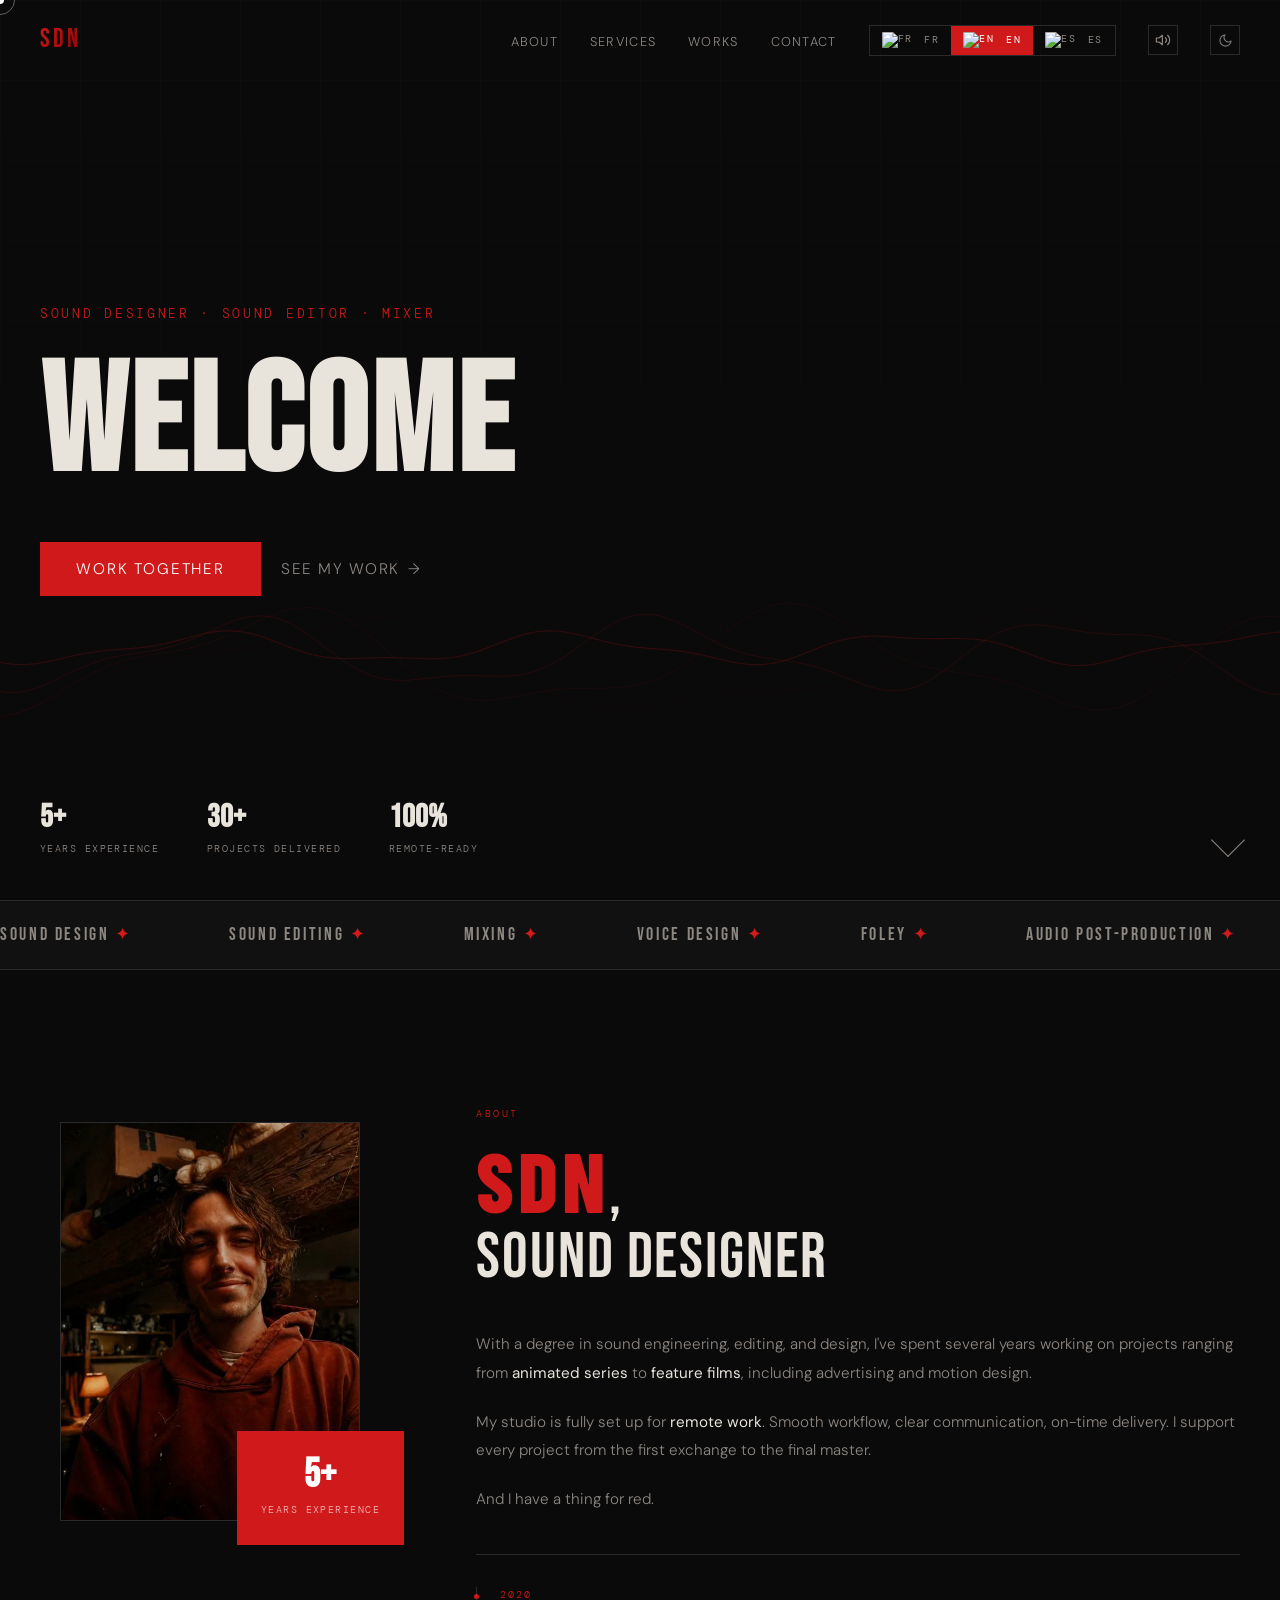
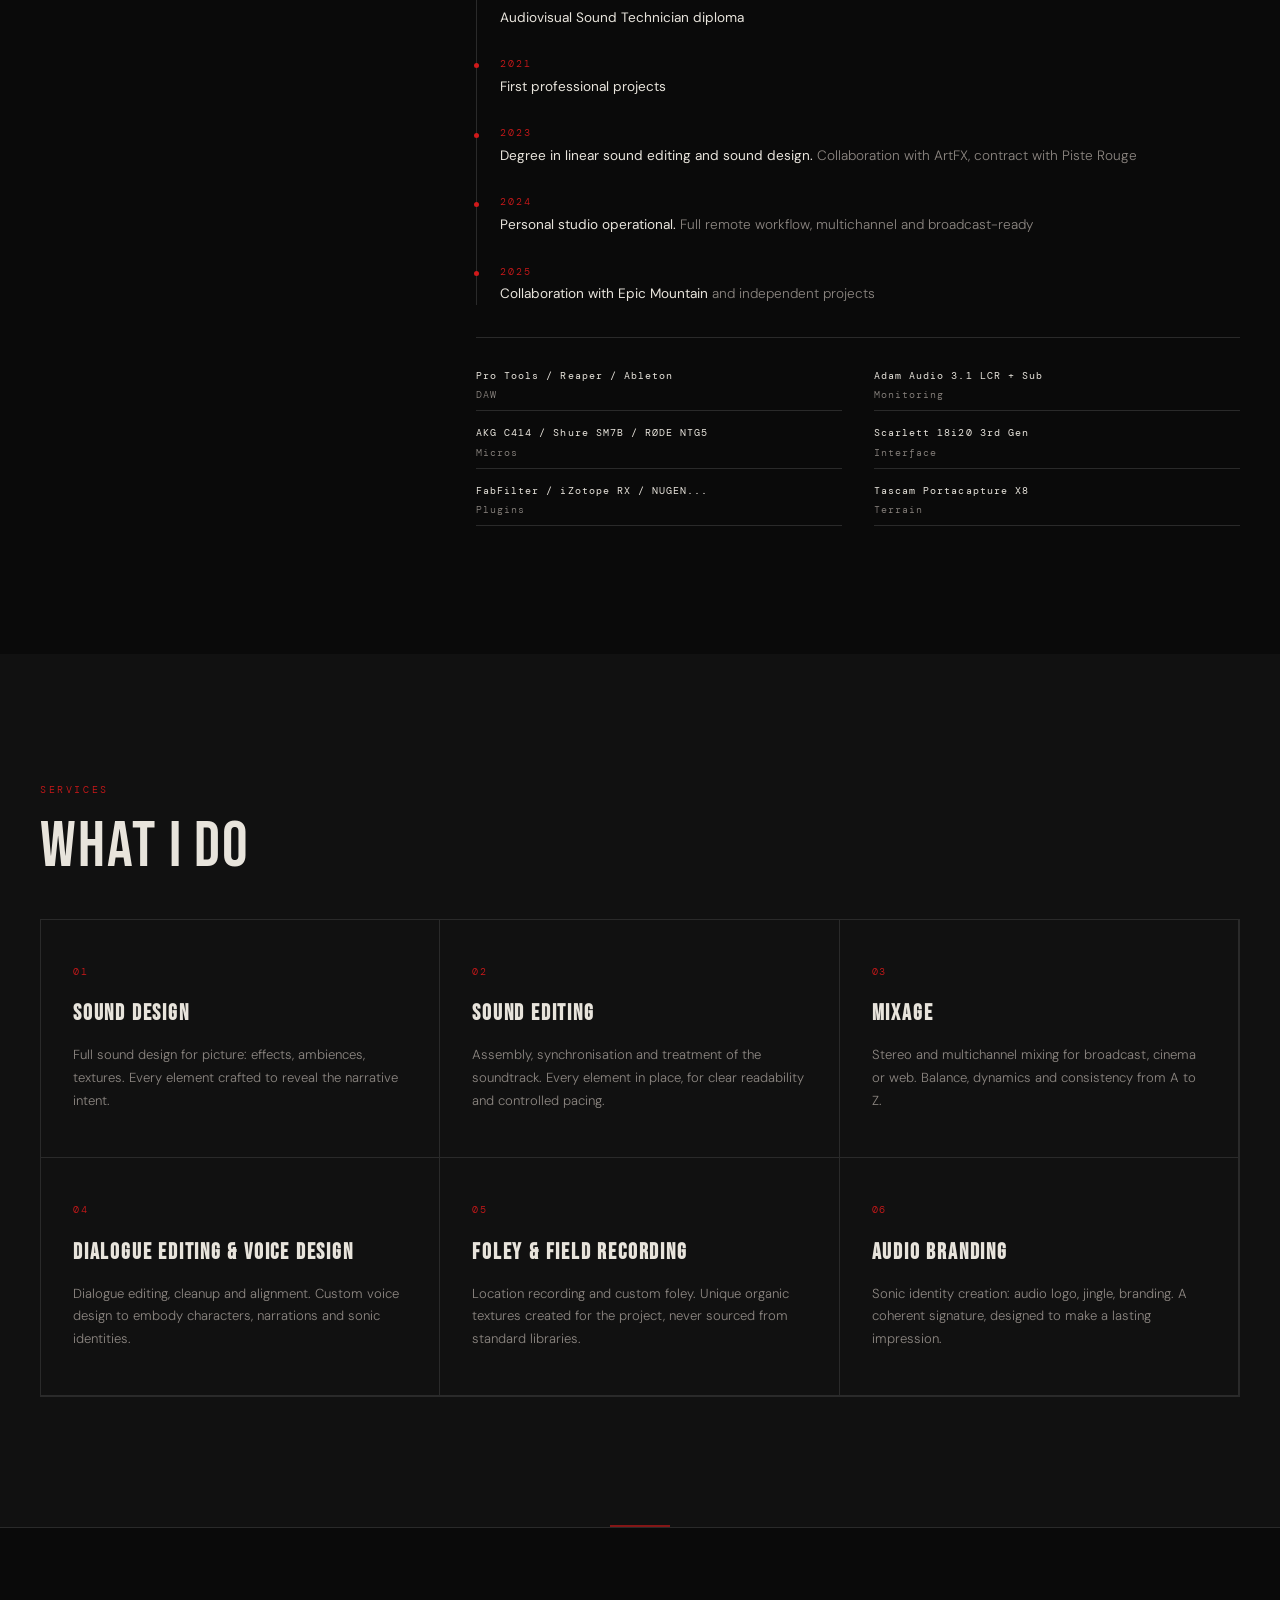
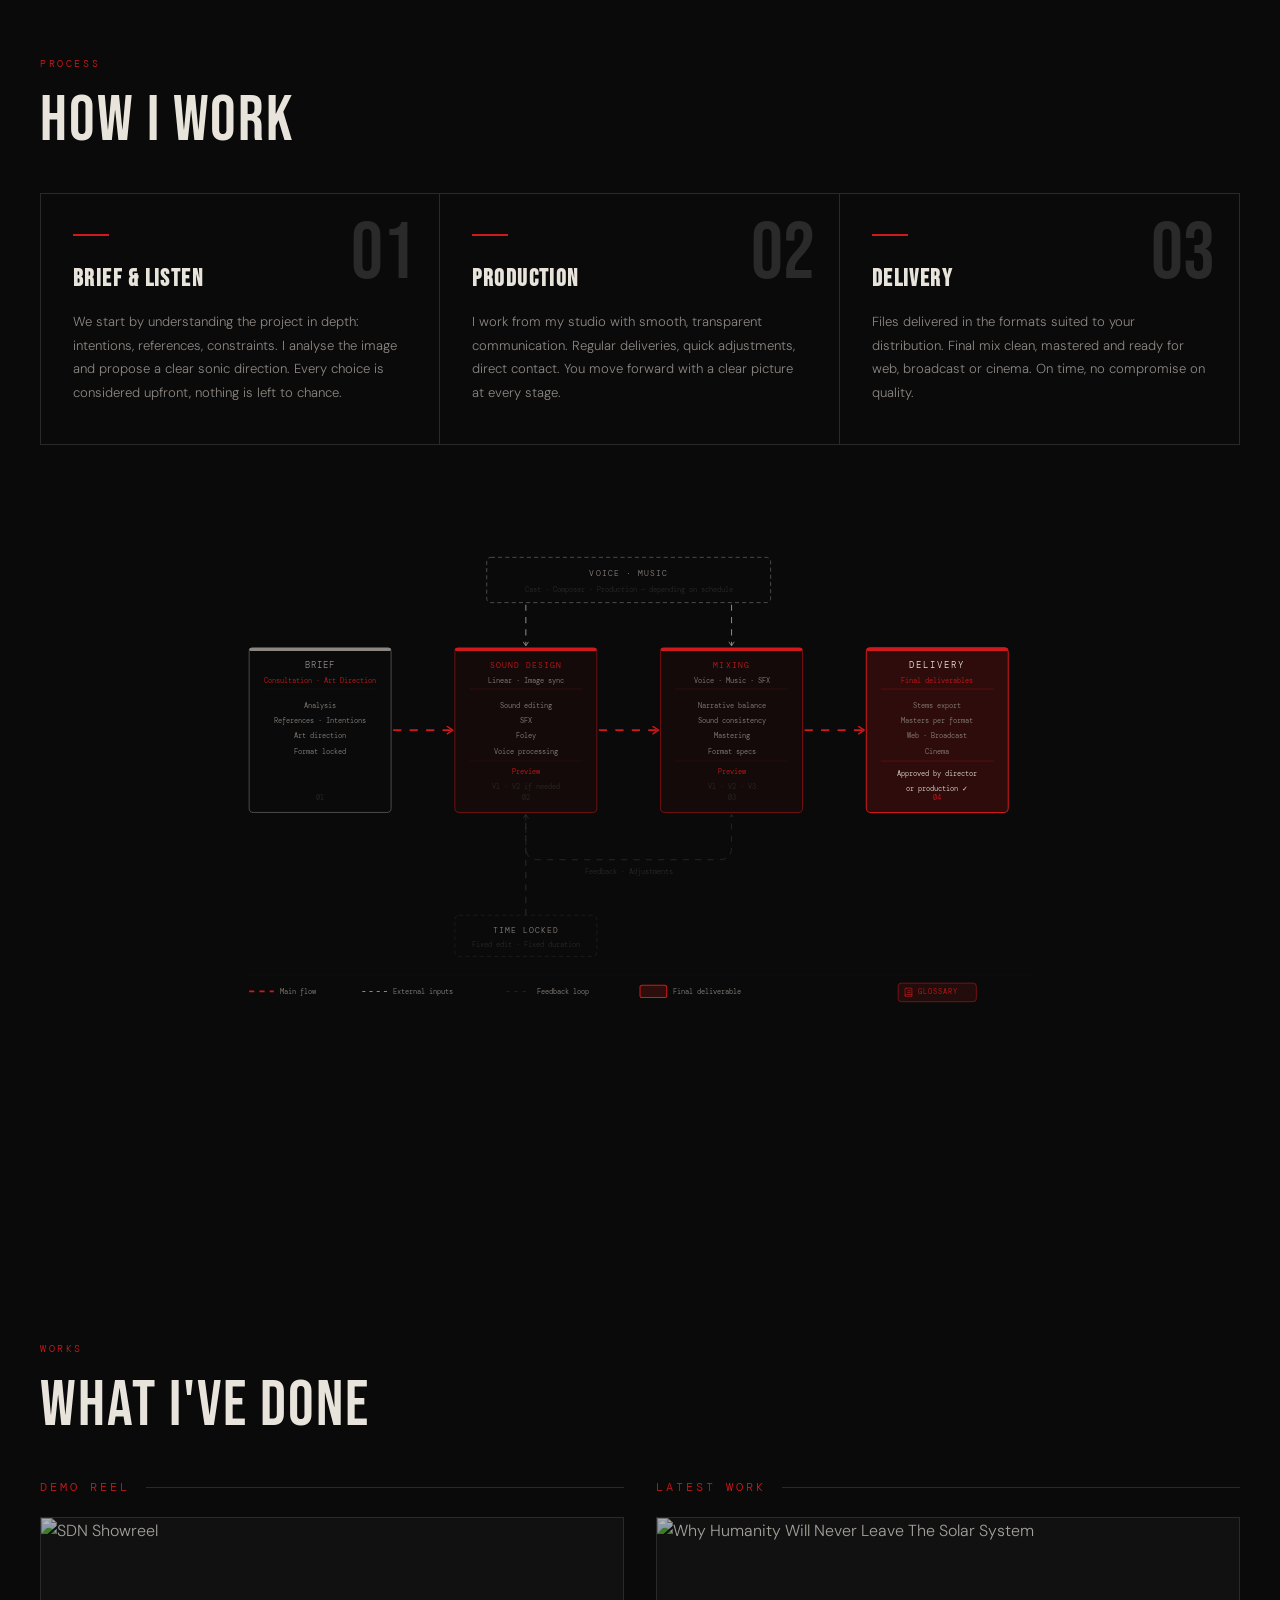
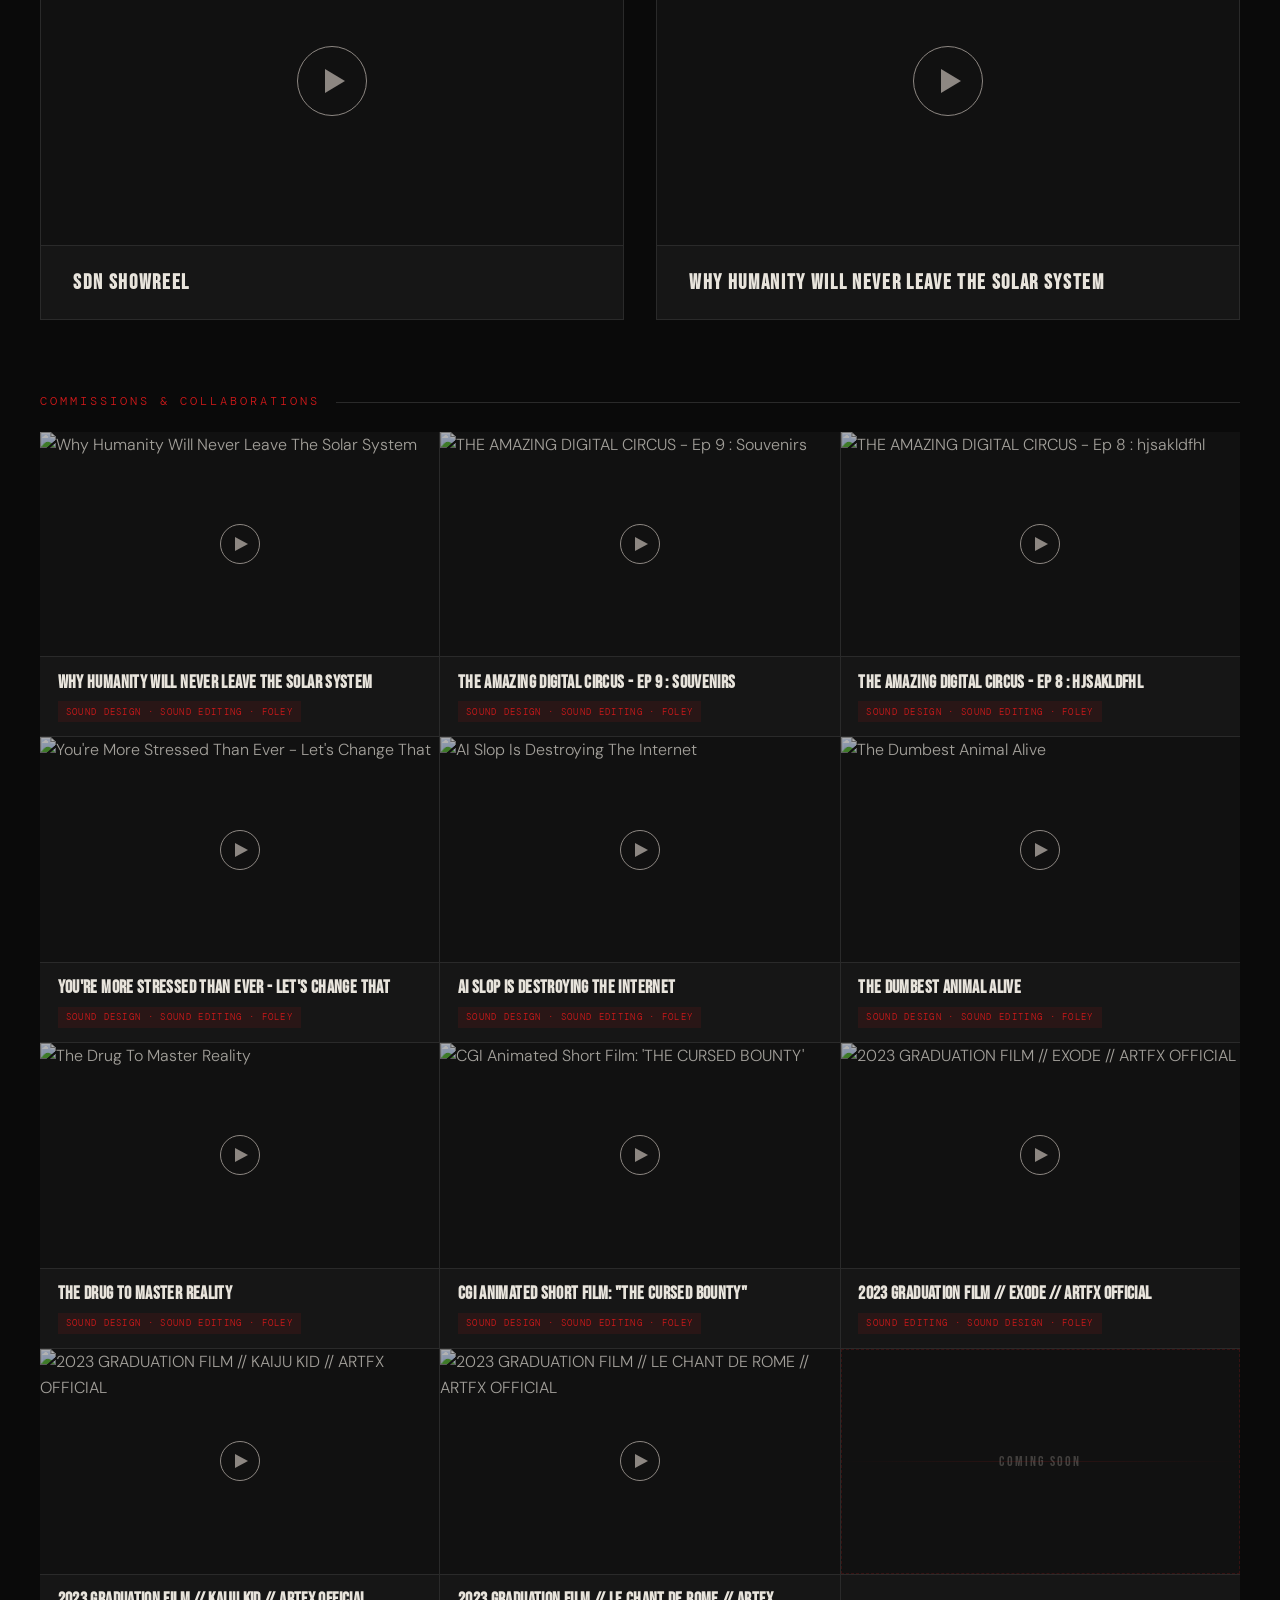
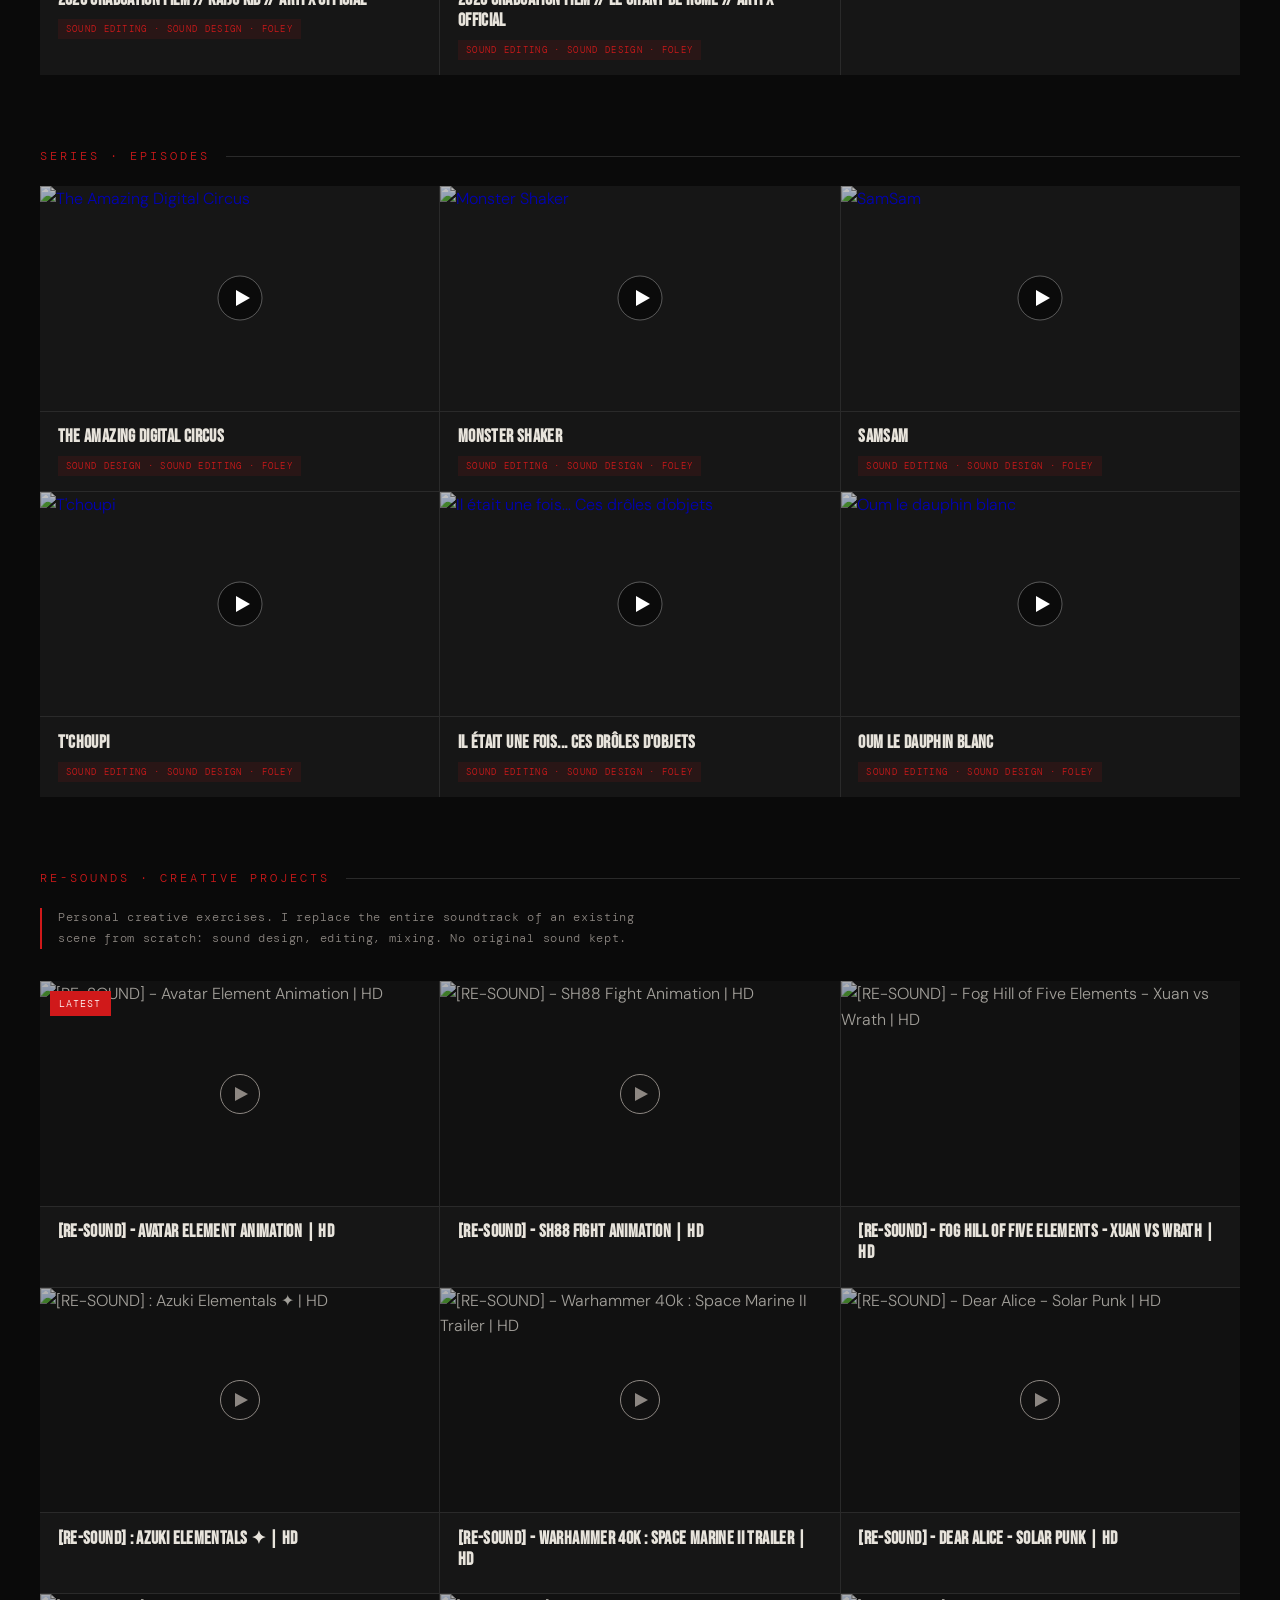
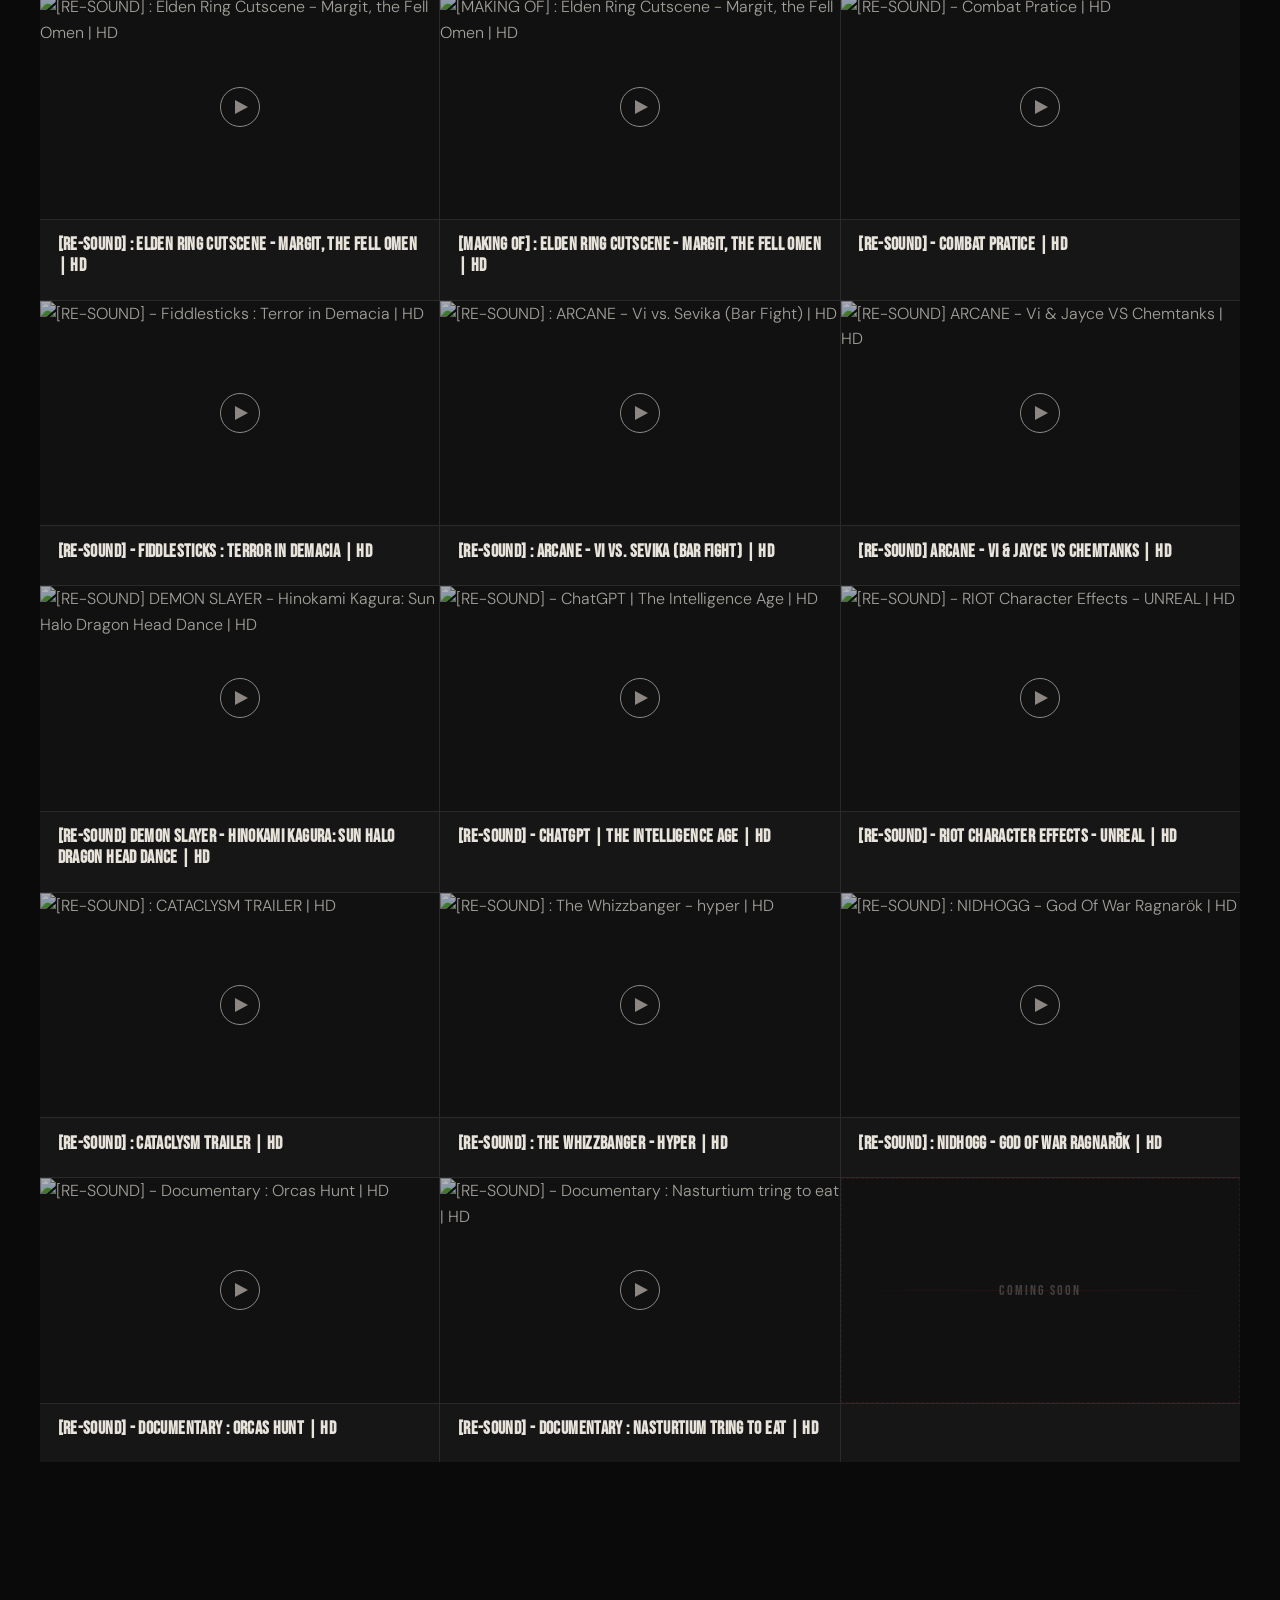
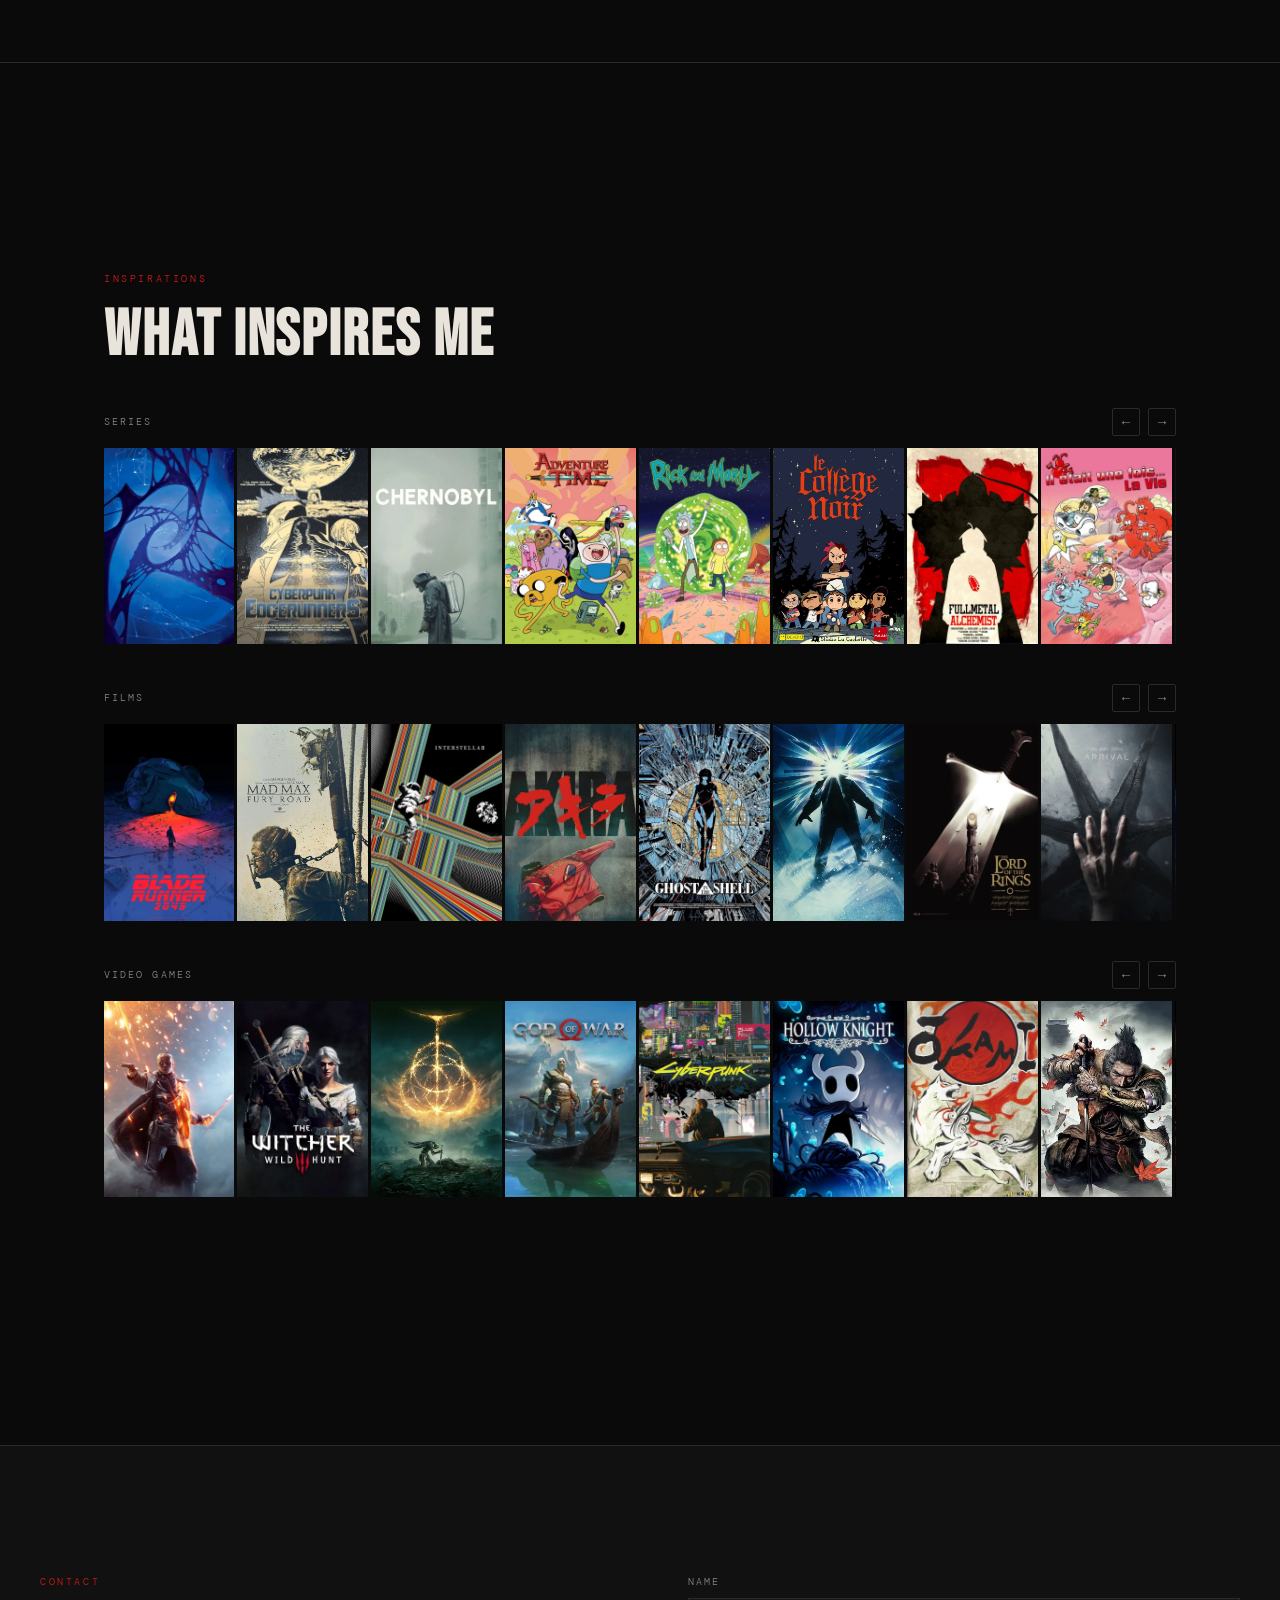
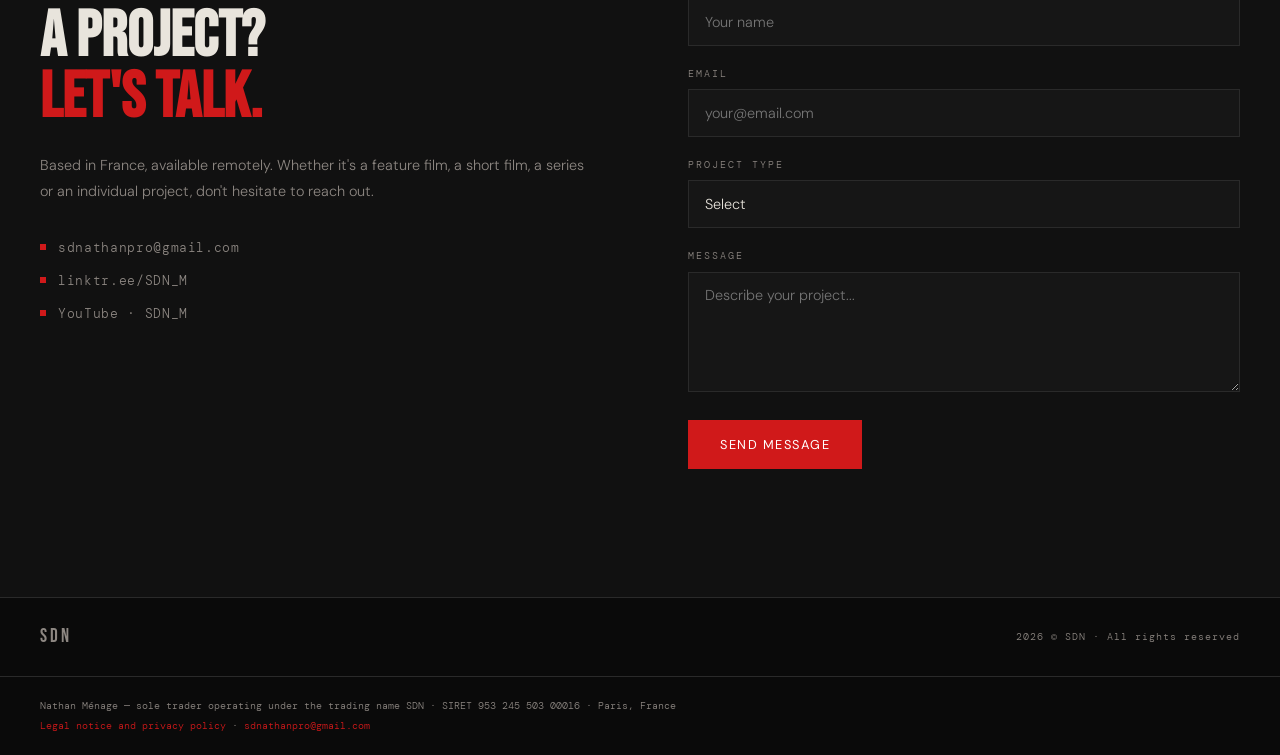
==== commit ad40b17d: "Add files via upload" ====
--- a/index.html
+++ b/index.html
@@ -46,280 +46,7 @@
   "knowsAbout": ["Sound design", "Montage son", "Mixage", "Bruitage", "Foley", "Voice design", "Post-production audio"]
 }
 </script>
-<style>
-*{margin:0;padding:0;box-sizing:border-box}
-:root{--red:#D0191A;--red-hover:#a81315;--black:#0A0A0A;--off-black:#111111;--card:#161616;--border:#2a2a2a;--text:#E8E4DC;--muted:#7a7570}
-body.light-mode{--black:#E8E5DF;--off-black:#DEDAD3;--card:#D4D0C9;--border:#B8B4AC;--text:#1a1a1a;--muted:#7a7570}
-body.light-mode nav{background:rgba(232,229,223,0.92)}
-body.light-mode nav.scrolled{background:rgba(232,229,223,0.98)}
-body.light-mode .hero-grid{opacity:0.12}
-body.light-mode #cursor{background:#1a1a1a}
-body.light-mode #cursor-ring{border-color:rgba(0,0,0,0.25)}
-#theme-btn{background:none;border:0.5px solid var(--border);color:var(--muted);width:30px;height:30px;display:flex;align-items:center;justify-content:center;cursor:none;transition:all 0.2s;padding:0}
-#theme-btn:hover{border-color:var(--red);color:var(--text)}
-html{font-size:16px;scroll-behavior:smooth}
-body{background:var(--black);color:var(--text);font-family:'DM Sans',sans-serif;font-weight:300;line-height:1.6;overflow-x:hidden;cursor:none}
-
-#back-top{position:fixed;bottom:2rem;right:2rem;width:42px;height:42px;background:var(--red);border:none;cursor:none;display:flex;align-items:center;justify-content:center;z-index:200;opacity:0;pointer-events:none;transition:opacity 0.3s ease}
-#back-top.visible{opacity:1;pointer-events:all}
-#back-top::after{content:'';border-left:7px solid transparent;border-right:7px solid transparent;border-bottom:10px solid #fff;display:block}
-#cursor{position:fixed;width:8px;height:8px;background:#fff;border-radius:50%;pointer-events:none;z-index:9999;transform:translate(-50%,-50%);transition:width 0.2s,height 0.2s}
-#cursor-ring{position:fixed;width:30px;height:30px;border:1px solid rgba(255,255,255,0.35);border-radius:50%;pointer-events:none;z-index:9998;transform:translate(-50%,-50%);transition:width 0.25s,height 0.25s,border-color 0.2s}
-body.cursor-hover #cursor{width:5px;height:5px}
-body.cursor-hover #cursor-ring{width:42px;height:42px;border-color:rgba(255,255,255,0.6)}
-a,button{cursor:none}
-
-nav{position:fixed;top:0;left:0;right:0;z-index:100;display:flex;justify-content:space-between;align-items:center;padding:1.25rem 2.5rem;border-bottom:0.5px solid transparent;transition:all 0.4s ease}
-nav.scrolled{background:rgba(10,10,10,0.95);border-bottom-color:var(--border)}
-.nav-logo{font-family:'Bebas Neue',sans-serif;font-size:1.6rem;letter-spacing:0.12em;background:linear-gradient(135deg,#D0191A 0%,#8B0000 100%);-webkit-background-clip:text;-webkit-text-fill-color:transparent;background-clip:text}
-.nav-right{display:flex;align-items:center;gap:2rem}
-.nav-links{display:flex;gap:2rem;list-style:none}
-.nav-links a{color:var(--muted);text-decoration:none;font-size:0.8rem;letter-spacing:0.1em;text-transform:uppercase;transition:color 0.2s}
-.nav-links a:hover{color:var(--red)}
-.hamburger{display:none;flex-direction:column;justify-content:center;gap:5px;background:none;border:none;cursor:none;padding:4px;width:28px;height:28px}
-.hamburger span{display:block;width:100%;height:1.5px;background:var(--muted);transition:all 0.25s ease}
-.hamburger.open span:nth-child(1){transform:translateY(6.5px) rotate(45deg);background:var(--red)}
-.hamburger.open span:nth-child(2){opacity:0}
-.hamburger.open span:nth-child(3){transform:translateY(-6.5px) rotate(-45deg);background:var(--red)}
-.mobile-menu{display:none;position:fixed;top:0;left:0;right:0;bottom:0;background:rgba(10,10,10,0.98);z-index:99;flex-direction:column;align-items:center;justify-content:center;gap:2.5rem}
-.mobile-menu.open{display:flex}
-.mobile-menu a{font-family:'Bebas Neue',sans-serif;font-size:2.5rem;letter-spacing:0.1em;color:var(--muted);text-decoration:none;transition:color 0.2s}
-.mobile-menu a:hover{color:var(--red)}
-.mobile-menu-lang{display:flex;gap:1rem;margin-top:1rem}
-.mobile-menu-lang button{background:none;border:0.5px solid var(--border);color:var(--muted);font-family:'DM Mono',monospace;font-size:0.75rem;letter-spacing:0.15em;padding:0.5rem 1rem;cursor:none;text-transform:uppercase}
-.mobile-menu-lang button.active{background:var(--red);color:#fff;border-color:var(--red)}
-.lang-switch{display:flex;align-items:center;border:0.5px solid var(--border);overflow:hidden}
-.lang-btn{background:none;border:none;color:var(--muted);font-family:'DM Mono',monospace;font-size:0.65rem;letter-spacing:0.15em;padding:0.4rem 0.75rem;cursor:none;transition:all 0.2s;text-transform:uppercase}
-.lang-btn.active{background:var(--red);color:#fff}
-.lang-btn:not(.active):hover{color:var(--text)}
-#mute-btn{background:none;border:0.5px solid var(--border);color:var(--muted);font-size:0.7rem;width:30px;height:30px;display:flex;align-items:center;justify-content:center;cursor:none;transition:all 0.2s;padding:0}
-#mute-btn:hover{border-color:var(--red);color:var(--text)}
-#mute-btn.muted{border-color:var(--red);color:var(--red);background:rgba(208,25,26,0.08)}
-@keyframes pulse-icon{0%,100%{opacity:1}50%{opacity:0.4}}
-
-.hero{min-height:100vh;display:grid;grid-template-rows:1fr auto;padding:0 2.5rem;position:relative;overflow:hidden}
-.hero-content{display:flex;flex-direction:column;justify-content:center;padding-top:6rem;position:relative;z-index:2}
-.hero-tag{font-family:'DM Mono',monospace;font-size:0.84rem;letter-spacing:0.2em;color:var(--red);text-transform:uppercase;margin-bottom:2rem}
-.hero h1{font-family:'Bebas Neue',sans-serif;font-size:clamp(6rem,12vw,11.4rem);line-height:0.9;letter-spacing:0.02em;margin-bottom:3rem}
-.hero h1 em{color:var(--red);font-style:normal}
-.hero-sub{max-width:480px;color:var(--muted);font-size:1.14rem;line-height:1.8;margin-bottom:3rem}
-.hero-cta{display:flex;gap:1.25rem;align-items:center}
-.btn-primary{background:var(--red);color:#fff;padding:0.9rem 2.25rem;font-family:'DM Sans',sans-serif;font-size:0.96rem;letter-spacing:0.12em;text-transform:uppercase;text-decoration:none;border:none;cursor:none;transition:background 0.2s}
-.btn-primary:hover{background:var(--red-hover)}
-.btn-ghost{color:var(--muted);font-size:0.96rem;letter-spacing:0.1em;text-transform:uppercase;text-decoration:none;display:flex;align-items:center;gap:0.5rem;transition:color 0.2s}
-.btn-ghost:hover{color:var(--text)}
-.btn-ghost::after{content:'→'}
-.hero-bottom{display:flex;justify-content:space-between;align-items:flex-end;padding-bottom:2.5rem;position:relative;z-index:2}
-.hero-scroll-arrow{width:24px;height:24px;border-right:1.5px solid var(--muted);border-bottom:1.5px solid var(--muted);transform:rotate(45deg);cursor:none;animation:bounce-arrow 1.6s ease-in-out infinite;margin-bottom:0.5rem}
-@keyframes bounce-arrow{0%,100%{transform:rotate(45deg) translateY(0);opacity:0.4}50%{transform:rotate(45deg) translateY(6px);opacity:1}}
-.hero-stats{display:flex;gap:3rem}
-.hero-stat strong{display:block;font-family:'Bebas Neue',sans-serif;font-size:2rem;color:var(--text);line-height:1}
-.hero-stat span{font-family:'DM Mono',monospace;font-size:0.6rem;color:var(--muted);letter-spacing:0.15em;text-transform:uppercase}
-#hero-canvas{position:absolute;inset:0;width:100%;height:100%;z-index:1;opacity:1;pointer-events:none}
-.hero-grid{position:absolute;inset:0;background-image:linear-gradient(var(--border) 1px,transparent 1px),linear-gradient(90deg,var(--border) 1px,transparent 1px);background-size:80px 80px;opacity:0.18;pointer-events:none;-webkit-mask-image:linear-gradient(to bottom,rgba(0,0,0,0.6) 0%,rgba(0,0,0,0.3) 50%,transparent 100%);mask-image:linear-gradient(to bottom,rgba(0,0,0,0.6) 0%,rgba(0,0,0,0.3) 50%,transparent 100%);z-index:0}
-
-.marquee-wrap{overflow:hidden;border-top:0.5px solid var(--border);border-bottom:0.5px solid var(--border);padding:1.25rem 0;background:var(--off-black)}
-.marquee-inner{display:flex;gap:3rem;animation:marquee 22s linear infinite;width:max-content}
-.marquee-item{font-family:'Bebas Neue',sans-serif;font-size:1.1rem;letter-spacing:0.15em;color:var(--muted);white-space:nowrap}
-.marquee-item span{color:var(--red);margin-right:3rem}
-@keyframes marquee{from{transform:translateX(0)}to{transform:translateX(-50%)}}
-
-section{padding:8rem 2.5rem}
-.section-label{font-family:'DM Mono',monospace;font-size:0.65rem;letter-spacing:0.25em;color:var(--red);text-transform:uppercase;margin-bottom:1rem}
-.section-title{font-family:'Bebas Neue',sans-serif;font-size:clamp(2.5rem,5vw,4.5rem);line-height:1;letter-spacing:0.03em;margin-bottom:2.5rem}
-
-.about{display:grid;grid-template-columns:340px 1fr;gap:6rem;align-items:start}
-.about-visual{order:-1}
-.about-visual{position:relative;padding-top:1.5rem}
-.about-img-frame{width:100%;aspect-ratio:3/4;background:var(--card);border:0.5px solid var(--border);position:relative;overflow:hidden}
-.about-img-placeholder{position:absolute;inset:0;display:flex;flex-direction:column;align-items:center;justify-content:center;gap:1rem}
-.waveform{display:flex;align-items:center;justify-content:center;gap:3px;height:80px}
-.waveform-bar{width:3px;background:var(--red);border-radius:2px;animation:wave 1.2s ease-in-out infinite}
-.waveform-bar:nth-child(2){animation-delay:.1s;height:40%}.waveform-bar:nth-child(3){animation-delay:.2s;height:80%}.waveform-bar:nth-child(4){animation-delay:.3s;height:60%}.waveform-bar:nth-child(5){animation-delay:.4s;height:100%}.waveform-bar:nth-child(6){animation-delay:.5s;height:70%}.waveform-bar:nth-child(7){animation-delay:.6s;height:45%}.waveform-bar:nth-child(8){animation-delay:.7s;height:85%}.waveform-bar:nth-child(9){animation-delay:.8s;height:55%}.waveform-bar:nth-child(10){animation-delay:.9s;height:30%}
-@keyframes wave{0%,100%{transform:scaleY(0.4)}50%{transform:scaleY(1)}}
-.about-badge{position:absolute;bottom:-1.5rem;right:-1.5rem;background:var(--red);padding:1.5rem;text-align:center}
-.about-badge strong{display:block;font-family:'Bebas Neue',sans-serif;font-size:2.5rem;line-height:1;color:#fff}
-.about-badge small{font-family:'DM Mono',monospace;font-size:0.6rem;letter-spacing:0.15em;color:rgba(255,255,255,0.7);text-transform:uppercase}
-.about-text{padding-top:0.5rem}
-.about-text p{color:var(--muted);font-size:0.95rem;line-height:1.9;margin-bottom:1.25rem}
-.about-text p strong{color:var(--text);font-weight:400}
-.timeline{margin-top:2.5rem;border-top:0.5px solid var(--border);padding-top:2rem;position:relative;padding-left:1.5rem}
-.timeline::before{content:'';position:absolute;left:0;top:2rem;bottom:0;width:0.5px;background:var(--border)}
-.timeline-item{position:relative;margin-bottom:1.75rem}
-.timeline-item::before{content:'';position:absolute;left:-1.5rem;top:0.45rem;width:5px;height:5px;background:var(--red);border-radius:50%;transform:translateX(-2px)}
-.timeline-year{font-family:'DM Mono',monospace;font-size:0.6rem;letter-spacing:0.2em;color:var(--red);text-transform:uppercase;margin-bottom:0.25rem}
-.timeline-desc{font-size:0.85rem;color:var(--muted);line-height:1.6}
-.timeline-desc strong{color:var(--text);font-weight:400}
-.about-specs{margin-top:2rem;border-top:0.5px solid var(--border);padding-top:1.5rem;display:grid;grid-template-columns:1fr 1fr;gap:0.5rem 2rem}
-.spec-item{font-family:'DM Mono',monospace;font-size:0.65rem;color:var(--muted);letter-spacing:0.1em;padding:0.4rem 0;border-bottom:0.5px solid var(--border)}
-.spec-item strong{display:block;color:var(--text);font-weight:400;margin-bottom:0.15rem}
-
-.services-section{background:var(--off-black)}
-.services-intro{font-family:'Bebas Neue',sans-serif;font-size:clamp(2rem,4vw,3.5rem);letter-spacing:0.05em;color:var(--red);opacity:0.7;margin-bottom:2.5rem;line-height:1}
-.services-grid{display:grid;grid-template-columns:repeat(3,1fr);gap:0;border:0.5px solid var(--border)}
-.service-card{padding:2.75rem 2rem;border-right:0.5px solid var(--border);border-bottom:0.5px solid var(--border);transition:background 0.25s;position:relative;overflow:hidden}
-.service-card::before{content:'';position:absolute;left:0;top:0;bottom:0;width:3px;background:var(--red);transform:scaleY(0);transition:transform 0.3s;transform-origin:bottom}
-.service-card:hover{background:rgba(208,25,26,0.04)}
-.service-card:hover::before{transform:scaleY(1)}
-.service-num{font-family:'DM Mono',monospace;font-size:0.65rem;color:var(--red);letter-spacing:0.15em;margin-bottom:1rem}
-.service-card h3{font-family:'Bebas Neue',sans-serif;font-size:1.4rem;letter-spacing:0.08em;margin-bottom:0.75rem;color:var(--text)}
-.service-card p{font-size:0.82rem;color:var(--muted);line-height:1.75}
-
-/* WORKS */
-.works-section{padding:8rem 2.5rem}
-.cat-label{font-family:'DM Mono',monospace;font-size:0.75rem;letter-spacing:0.25em;color:var(--muted);text-transform:uppercase;margin-bottom:1.25rem;display:flex;align-items:center;gap:1rem}
-.cat-label::after{content:'';flex:1;height:0.5px;background:var(--border)}
-.cat-label span{color:var(--red)}
-
-.demo-reel-wrap{margin-bottom:4.5rem;display:grid;grid-template-columns:1fr 1fr;gap:2rem}
-.demo-reel-card{width:100%;border:0.5px solid var(--border);overflow:hidden;background:var(--card);cursor:none;position:relative;transition:border-color 0.25s}
-.demo-reel-card:hover{border-color:var(--red)}
-.demo-reel-thumb{aspect-ratio:16/9;background:var(--off-black);display:flex;align-items:center;justify-content:center;position:relative;overflow:hidden}
-.play-icon-lg{width:70px;height:70px;border:1.5px solid var(--muted);border-radius:50%;display:flex;align-items:center;justify-content:center;transition:all 0.25s;position:relative;z-index:2}
-.play-icon-lg::after{content:'';border-left:20px solid var(--muted);border-top:12px solid transparent;border-bottom:12px solid transparent;margin-left:6px;transition:border-left-color 0.25s}
-.demo-reel-card:hover .play-icon-lg{border-color:var(--red)}
-.demo-reel-card:hover .play-icon-lg::after{border-left-color:var(--red)}
-.demo-reel-info{padding:1.25rem 2rem;border-top:0.5px solid var(--border);display:flex;justify-content:space-between;align-items:center}
-.demo-reel-info h4{font-family:'Bebas Neue',sans-serif;font-size:1.3rem;letter-spacing:0.08em}
-.demo-tag{font-family:'DM Mono',monospace;font-size:0.58rem;letter-spacing:0.15em;color:var(--red);text-transform:uppercase;background:rgba(208,25,26,0.1);padding:0.3rem 0.7rem}
-
-.work-hover-overlay{position:absolute;inset:0;background:rgba(10,10,10,0.78);display:flex;flex-direction:column;justify-content:flex-end;padding:1.5rem;opacity:0;transition:opacity 0.3s ease;z-index:1;pointer-events:none}
-.demo-reel-card:hover .work-hover-overlay,.work-card:hover .work-hover-overlay{opacity:1}
-.work-hover-desc{font-size:0.8rem;color:rgba(232,228,220,0.85);line-height:1.6;max-width:560px}
-.work-hover-tag{font-family:'DM Mono',monospace;font-size:0.58rem;letter-spacing:0.2em;color:var(--red);text-transform:uppercase;margin-bottom:0.4rem}
-
-.works-cat-wrap{margin-bottom:4.5rem}
-.works-grid-3{display:grid;grid-template-columns:repeat(3,1fr);gap:1px;background:var(--border)}
-.work-card{background:var(--card);overflow:hidden;cursor:none;position:relative;transition:background 0.2s}
-.work-card:hover{background:#1b1b1b}
-.work-thumb{aspect-ratio:16/9;background:var(--off-black);display:flex;align-items:center;justify-content:center;position:relative;overflow:hidden}
-.work-badge-latest{position:absolute;top:0.6rem;left:0.6rem;background:var(--red);color:#fff;font-family:'DM Mono',monospace;font-size:0.6rem;letter-spacing:0.1em;text-transform:uppercase;padding:0.3rem 0.6rem;z-index:3}
-.play-icon{width:40px;height:40px;border:1.5px solid var(--muted);border-radius:50%;display:flex;align-items:center;justify-content:center;transition:all 0.2s;position:relative;z-index:2}
-.play-icon::after{content:'';border-left:13px solid var(--muted);border-top:7px solid transparent;border-bottom:7px solid transparent;margin-left:3px;transition:border-left-color 0.2s}
-.work-card:hover .play-icon{border-color:var(--red)}
-.work-card:hover .play-icon::after{border-left-color:var(--red)}
-.work-info{padding:0.9rem 1.1rem;border-top:0.5px solid var(--border)}
-.work-info h4{font-family:'Bebas Neue',sans-serif;font-size:1.15rem;letter-spacing:0.02em;line-height:1.15;margin-bottom:0.55rem;color:var(--text)}
-.work-meta{display:flex;gap:0.5rem;align-items:center;flex-wrap:wrap}
-.work-type{font-family:'DM Mono',monospace;font-size:0.55rem;letter-spacing:0.15em;color:var(--red);text-transform:uppercase;background:rgba(208,25,26,0.1);padding:0.2rem 0.5rem}
-.work-client{font-family:'DM Mono',monospace;font-size:0.55rem;color:var(--muted);letter-spacing:0.1em}
-
-.work-slot-empty .work-thumb{opacity:1;background:var(--off-black)}
-.work-slot-empty-inner{width:100%;height:100%;display:flex;flex-direction:column;align-items:center;justify-content:center;gap:0.6rem;position:relative;overflow:hidden}
-.work-slot-empty-inner::before{content:'';position:absolute;inset:0;border:0.5px dashed rgba(208,25,26,0.2)}
-.work-slot-empty-inner::after{content:'';position:absolute;top:50%;left:0;right:0;height:0.5px;background:linear-gradient(90deg,transparent,rgba(208,25,26,0.15),transparent)}
-.slot-plus{font-family:'DM Mono',monospace;font-size:0.55rem;letter-spacing:0.25em;color:var(--red);text-transform:uppercase;opacity:0.6}
-.slot-label{font-family:'Bebas Neue',sans-serif;font-size:0.9rem;letter-spacing:0.15em;color:var(--muted);opacity:0.4}
-.work-slot-empty .work-info h4{color:var(--muted);font-size:0.7rem;font-family:'DM Mono',monospace;font-weight:300;letter-spacing:0.12em;opacity:0.5}
-
-.process-section{background:var(--black);border-top:0.5px solid var(--border)}
-.process-grid{display:grid;grid-template-columns:repeat(3,1fr);gap:0;border:0.5px solid var(--border);margin-top:0.5rem}
-.process-step{padding:2.5rem 2rem;border-right:0.5px solid var(--border);position:relative}
-.process-step:last-child{border-right:none}
-.process-num{font-family:'Bebas Neue',sans-serif;font-size:5rem;line-height:1;color:var(--border);position:absolute;top:1.25rem;right:1.5rem;user-select:none}
-.process-icon{width:36px;height:2px;background:var(--red);margin-bottom:1.5rem}
-.process-step h3{font-family:'Bebas Neue',sans-serif;font-size:1.5rem;letter-spacing:0.06em;margin-bottom:0.75rem;color:var(--text)}
-.process-step p{font-size:0.82rem;color:var(--muted);line-height:1.8}
-.process-diagram{margin-top:4rem;position:relative;padding-bottom:20px;max-width:72%;margin-left:auto;margin-right:auto}.process-diagram svg{width:100%;display:block}#pd-glossary{display:none;position:fixed;top:50%;right:2rem;transform:translateY(-50%);width:320px;background:var(--black);border:0.5px solid var(--red);border-radius:6px;padding:1.5rem;z-index:1000;max-height:80vh;overflow-y:auto;box-shadow:0 8px 40px rgba(0,0,0,0.7)}#pd-glossary.open{display:block}#pd-close{position:absolute;top:12px;right:12px;background:none;border:none;cursor:pointer;color:var(--red);font-size:18px;line-height:1;padding:4px;display:flex;align-items:center;justify-content:center;opacity:0.7;transition:opacity 0.2s}#pd-close:hover{opacity:1}#pd-glossary h3{font-family:'DM Mono',monospace;font-size:10px;letter-spacing:3px;color:var(--red);margin:0 0 16px;text-transform:uppercase}.pd-term{margin-bottom:16px;padding-bottom:16px;border-bottom:0.5px solid var(--border)}.pd-term:last-child{border-bottom:none;margin-bottom:0;padding-bottom:0}.pd-name{font-family:'DM Mono',monospace;font-size:10px;letter-spacing:1px;color:var(--text);margin-bottom:6px;text-transform:uppercase}.pd-def{font-family:'DM Mono',monospace;font-size:9px;color:var(--muted);line-height:1.8}#pd-btn-svg rect{transition:fill 0.2s}#pd-btn-svg:hover rect{fill:rgba(208,25,26,0.25)}.process-diagram-mobile{display:none}
-@media(prefers-reduced-motion:reduce){
-*,*::before,*::after{animation-duration:0.001ms!important;animation-iteration-count:1!important;transition-duration:0.001ms!important;scroll-behavior:auto!important}
-html{scroll-behavior:auto}
-.marquee-inner,.waveform-bar,.hero-scroll-arrow{animation:none!important}
-.inspi-carousel{scroll-behavior:auto}
-}
-@media(max-width:768px){
-  .process-diagram-mobile{display:block;margin-top:2.5rem}
-  .pdm-step{display:flex;align-items:flex-start;gap:1rem;padding:1rem 0;border-bottom:0.5px solid var(--border)}
-  .pdm-step:last-child{border-bottom:none}
-  .pdm-num{font-family:'Bebas Neue',sans-serif;font-size:2.5rem;color:var(--border);line-height:1;flex-shrink:0;width:36px}
-  .pdm-content{flex:1}
-  .pdm-title{font-family:'Bebas Neue',sans-serif;font-size:1rem;letter-spacing:0.08em;color:var(--red);margin-bottom:0.25rem}
-  .pdm-detail{font-family:'DM Mono',monospace;font-size:0.7rem;color:var(--muted);line-height:1.7}
-  .pdm-arrow{text-align:center;color:var(--border);font-size:1rem;padding:0.5rem 0;display:none}
-}@keyframes pd-flow-a{from{stroke-dashoffset:0}to{stroke-dashoffset:-16}}@keyframes pd-flow-b{from{stroke-dashoffset:0}to{stroke-dashoffset:-12}}@keyframes pd-flow-c{from{stroke-dashoffset:0}to{stroke-dashoffset:-12}}.pd-fl{stroke-dasharray:8 8;animation:pd-flow-a 1.8s linear infinite}.pd-fl2{stroke-dasharray:6 6;animation:pd-flow-b 2.4s linear infinite}.pd-fl3{stroke-dasharray:6 6;animation:pd-flow-c 3s linear infinite}
-
-.contact-inner{display:grid;grid-template-columns:1fr 1fr;gap:6rem;align-items:start}
-.contact-left h2{font-family:'Bebas Neue',sans-serif;font-size:clamp(2.5rem,5vw,4rem);line-height:0.95;margin-bottom:1.5rem}
-.contact-left h2 em{color:var(--red);font-style:normal;display:block}
-.contact-left p{color:var(--muted);font-size:0.9rem;line-height:1.8;margin-bottom:2rem}
-.contact-links{display:flex;flex-direction:column;gap:0.75rem}
-.contact-link{display:flex;align-items:center;gap:0.75rem;color:var(--muted);text-decoration:none;font-size:0.82rem;transition:color 0.2s;font-family:'DM Mono',monospace;letter-spacing:0.05em}
-.contact-link:hover{color:var(--text)}
-.contact-link-dot{width:6px;height:6px;background:var(--red);flex-shrink:0}
-.contact-form{display:flex;flex-direction:column;gap:1.25rem}
-.form-field{display:flex;flex-direction:column;gap:0.5rem}
-.form-field label{font-family:'DM Mono',monospace;font-size:0.62rem;letter-spacing:0.2em;color:var(--muted);text-transform:uppercase}
-.form-field input,.form-field textarea,.form-field select{background:var(--card);border:0.5px solid var(--border);color:var(--text);padding:0.85rem 1rem;font-family:'DM Sans',sans-serif;font-size:0.9rem;font-weight:300;outline:none;transition:border-color 0.2s;-webkit-appearance:none;appearance:none}
-.form-field input:focus,.form-field textarea:focus,.form-field select:focus{border-color:var(--red)}
-.form-field textarea{resize:vertical;min-height:120px}
-.form-submit{background:var(--red);color:#fff;border:none;padding:1rem 2rem;font-family:'DM Sans',sans-serif;font-size:0.8rem;letter-spacing:0.12em;text-transform:uppercase;cursor:none;transition:background 0.2s;align-self:flex-start;margin-top:0.5rem}
-.form-submit:hover{background:var(--red-hover)}
-
-footer{border-top:0.5px solid var(--border);padding:1.5rem 2.5rem;display:flex;justify-content:space-between;align-items:center}
-@keyframes zzz-float{0%,100%{transform:translateY(0) scale(1);opacity:0.5}50%{transform:translateY(-6px) scale(1.15);opacity:1}}
-#cat-bubble{position:absolute;bottom:52px;left:50%;transform:translateX(-50%);background:var(--off-black);border:0.5px solid var(--border);padding:0.3rem 0.75rem;font-family:'DM Mono',monospace;font-size:0.65rem;color:var(--red);letter-spacing:0.1em;white-space:nowrap;opacity:0;pointer-events:none;transition:opacity 0.15s}
-.footer-logo{font-family:'Bebas Neue',sans-serif;font-size:1.2rem;letter-spacing:0.15em;color:var(--muted)}
-.footer-copy{font-family:'DM Mono',monospace;font-size:0.62rem;color:var(--muted);letter-spacing:0.1em}
-
-@media(max-width:768px){
-  #cursor,#cursor-ring{display:none}
-  body,a,button{cursor:auto}
-  nav{padding:1rem 1.25rem}
-  .process-diagram{display:none}
-  #pd-glossary{width:calc(100vw - 2rem);right:1rem}
-  .nav-links{display:none}
-  .lang-switch{display:none}
-  #mute-btn{display:none}
-  .hamburger{display:flex}
-  .hero,.works-section{padding:0 1.25rem}
-  .hero{padding-bottom:0}
-  .hero h1{font-size:clamp(4.2rem,16.8vw,7.2rem)}
-  section{padding:5rem 1.25rem}
-  .works-section{padding:5rem 1.25rem}
-  .about{grid-template-columns:1fr;gap:3rem}
-  .about-badge{bottom:-1rem;right:0}
-  .services-grid{grid-template-columns:1fr}
-  .works-grid-3{grid-template-columns:1fr 1fr}
-  .contact-inner{grid-template-columns:1fr;gap:3rem}
-  .process-grid{grid-template-columns:1fr}
-  .process-step{border-right:none;border-bottom:0.5px solid var(--border)}
-  .hero-stats{gap:1.5rem}
-  .demo-reel-wrap{grid-template-columns:1fr}
-  .demo-reel-thumb{aspect-ratio:16/9}
-}
-@media(max-width:480px){
-  .works-grid-3{grid-template-columns:1fr}
-  #pd-glossary{width:calc(100vw - 2rem);right:0.5rem}
-  .about-specs{grid-template-columns:1fr}
-  .hero-stats{gap:1rem}
-  .hero-stat span{font-size:0.5rem}
-}
-
-.inspi-section{background:var(--black);border-top:0.5px solid var(--border)}
-.inspi-cat-block{margin-bottom:2.5rem}
-.inspi-cat-header{display:flex;align-items:center;justify-content:space-between;margin-bottom:0.75rem}
-.inspi-cat-label{font-family:'DM Mono',monospace;font-size:0.65rem;letter-spacing:0.2em;color:var(--muted);text-transform:uppercase}
-.inspi-nav{display:flex;gap:8px}
-.inspi-prev,.inspi-next{background:none;border:0.5px solid var(--border);color:var(--muted);font-size:14px;width:28px;height:28px;cursor:none;display:flex;align-items:center;justify-content:center;border-radius:2px;transition:border-color .2s,color .2s}
-.inspi-prev:hover,.inspi-next:hover{border-color:var(--red);color:var(--red)}
-.inspi-carousel{display:flex;gap:3px;overflow-x:auto;scroll-behavior:smooth;scrollbar-width:none;-ms-overflow-style:none}
-.inspi-carousel::-webkit-scrollbar{display:none}
-.inspi-slide{flex:0 0 calc(12.5% - 3px);min-width:0}
-@media(max-width:768px){.inspi-slide{flex:0 0 calc(25% - 3px)}}
-@media(max-width:480px){.inspi-slide{flex:0 0 calc(50% - 3px)}}
-.inspi-card{position:relative;overflow:hidden;aspect-ratio:2/3;cursor:none}
-.inspi-card img{width:100%;height:100%;object-fit:cover;display:block;transition:transform .4s ease}
-.inspi-card:hover img{transform:scale(1.05)}
-.inspi-overlay{position:absolute;inset:0;background:linear-gradient(to top,rgba(0,0,0,.88) 0%,transparent 55%);opacity:0;transition:opacity .3s;display:flex;flex-direction:column;justify-content:flex-end;padding:0.5rem}
-.inspi-card:hover .inspi-overlay{opacity:1}
-.inspi-cat{font-family:'DM Mono',monospace;font-size:0.5rem;letter-spacing:0.1em;color:var(--red);text-transform:uppercase;margin-bottom:2px}
-.inspi-title{font-family:'DM Mono',monospace;font-size:0.6rem;color:var(--text);letter-spacing:0.03em}
-.inspi-line{position:absolute;bottom:0;left:0;width:0;height:2px;background:var(--red);transition:width .35s ease}
-.inspi-card:hover .inspi-line{width:100%}
-.inspi-label{font-family:'DM Mono',monospace;font-size:0.6rem;letter-spacing:0.2em;color:var(--muted);text-transform:uppercase;margin-bottom:0.5rem}
-
-@media(max-width:480px){.inspi-grid{grid-template-columns:1fr}}
-</style>
+<link rel="stylesheet" href="style.css">
 </head>
 <body>
 
@@ -2110,522 +1837,13 @@
   <div class="footer-copy">2026 © SDN · <span data-fr="Tous droits réservés" data-en="All rights reserved" data-es="Todos los derechos reservados">Tous droits réservés</span></div>
 </footer>
 
-<script>
-window.addEventListener('scroll',()=>{
-  document.getElementById('nav').classList.toggle('scrolled',window.scrollY>60)
-  document.getElementById('back-top').classList.toggle('visible',window.scrollY>400)
-})
-
-// Langue par défaut : anglais
-setLang('en')
-
-function setLang(lang){
-  document.documentElement.lang = lang
-  document.getElementById('btn-fr').classList.toggle('active',lang==='fr')
-  document.getElementById('btn-en').classList.toggle('active',lang==='en')
-  document.getElementById('btn-es').classList.toggle('active',lang==='es')
-  document.querySelectorAll('[data-fr]').forEach(el=>{
-    const val=el.getAttribute('data-'+lang) || el.getAttribute('data-en')
-    if(!val)return
-    if(el.tagName==='INPUT'&&el.type!=='submit'){el.placeholder=val}
-    else if(el.tagName==='OPTION'){el.textContent=val}
-    else if(el.classList.contains('marquee-item')){
-      const s=el.querySelector('span')
-      el.childNodes[0].textContent=val+' '
-    }
-    else if(el.tagName==='text'||el.closest && el.closest('svg')){el.textContent=val}
-    else{el.innerHTML=val}
-  })
-  const placeholders = {
-    fr: {name:'Votre nom', email:'votre@email.com', msg:'Décrivez votre projet...'},
-    en: {name:'Your name', email:'your@email.com', msg:'Describe your project...'},
-    es: {name:'Tu nombre', email:'tu@email.com', msg:'Describe tu proyecto...'}
-  }
-  const p = placeholders[lang] || placeholders.en
-  document.getElementById('f-name').placeholder = p.name
-  document.getElementById('f-email').placeholder = p.email
-  document.getElementById('f-msg').placeholder = p.msg
-}
-
-// FORMSPREE AJAX SUBMIT
-const form=document.getElementById('contact-form')
-if(form){
-  form.addEventListener('submit',async e=>{
-    e.preventDefault()
-    const btn=form.querySelector('.form-submit')
-    const success=document.getElementById('form-success')
-    btn.textContent='...'
-    btn.disabled=true
-    try{
-      const res=await fetch(form.action,{method:'POST',body:new FormData(form),headers:{'Accept':'application/json'}})
-      if(res.ok){
-        success.style.display='block'
-        form.reset()
-      } else {
-        btn.textContent='Erreur réessayer'
-      }
-    } catch(err){
-      btn.textContent='Erreur réessayer'
-    }
-    btn.disabled=false
-  })
-}
-
-const cur=document.getElementById('cursor'),ring=document.getElementById('cursor-ring')
-let mx=0,my=0,rx=0,ry=0
-document.addEventListener('mousemove',e=>{mx=e.clientX;my=e.clientY;cur.style.left=mx+'px';cur.style.top=my+'px'})
-function animRing(){rx+=(mx-rx)*0.12;ry+=(my-ry)*0.12;ring.style.left=rx+'px';ring.style.top=ry+'px';requestAnimationFrame(animRing)}
-animRing()
-document.querySelectorAll('a,button,.work-card,.demo-reel-card,.service-card,#back-top,.nav-logo').forEach(el=>{
-  el.addEventListener('mouseenter',()=>document.body.classList.add('cursor-hover'))
-  el.addEventListener('mouseleave',()=>document.body.classList.remove('cursor-hover'))
-})
-
-const canvas=document.getElementById('hero-canvas'),ctx=canvas.getContext('2d')
-let W,H,time=0
-
-function resize(){
-  W=canvas.width=canvas.offsetWidth
-  H=canvas.height=canvas.offsetHeight
-}
-
-function draw(){
-  ctx.clearRect(0,0,W,H)
-  time+=0.008
-
-  const centerY = H * 0.72
-  const numWaves = 4
-
-  for(let w=0;w<numWaves;w++){
-    const waveAmp = 18 + w * 14
-    const waveFreq = 0.018 - w * 0.003
-    const speed = 0.6 + w * 0.2
-    const alpha = 0.18 - w * 0.035
-    const yOffset = w * 6
-
-    ctx.beginPath()
-    for(let x=0;x<=W;x+=2){
-      const y1 = Math.sin(x * waveFreq + time * speed) * waveAmp
-      const y2 = Math.sin(x * waveFreq * 2.3 + time * speed * 1.4) * (waveAmp * 0.3)
-      const env = 0.6 + 0.4 * Math.sin(time * 0.3 + w * 0.8)
-      const y = centerY + yOffset + (y1 + y2) * env
-
-      if(x === 0) ctx.moveTo(x, y)
-      else ctx.lineTo(x, y)
-    }
-
-    ctx.strokeStyle = `rgba(208,25,26,${alpha})`
-    ctx.lineWidth = 1.2 - w * 0.2
-    ctx.stroke()
-  }
-
-  ctx.beginPath()
-  ctx.moveTo(0, centerY)
-  ctx.lineTo(W, centerY)
-  ctx.strokeStyle = 'rgba(208,25,26,0.06)'
-  ctx.lineWidth = 0.5
-  ctx.stroke()
-
-  requestAnimationFrame(draw)
-}
-
-window.addEventListener('resize',resize);resize();draw()
-
-// MUTE GLOBAL
-let globalMuted = false
-
-function soundCrush(){
-  const ctx = getCtx()
-  const t = ctx.currentTime
-  const steps = [660, 440, 220]
-  steps.forEach((freq, i)=>{
-    const osc = ctx.createOscillator()
-    const g = ctx.createGain()
-    osc.connect(g); g.connect(ctx.destination)
-    osc.type = 'square'
-    const st = t + i * 0.028
-    osc.frequency.setValueAtTime(freq, st)
-    g.gain.setValueAtTime(0.026, st)
-    g.gain.exponentialRampToValueAtTime(0.001, st + 0.025)
-    osc.start(st); osc.stop(st + 0.03)
-  })
-}
-
-function soundUncrush(){
-  const ctx = getCtx()
-  const t = ctx.currentTime
-  const steps = [220, 440, 660]
-  steps.forEach((freq, i)=>{
-    const osc = ctx.createOscillator()
-    const g = ctx.createGain()
-    osc.connect(g); g.connect(ctx.destination)
-    osc.type = 'square'
-    const st = t + i * 0.025
-    osc.frequency.setValueAtTime(freq, st)
-    g.gain.setValueAtTime(0.021, st)
-    g.gain.exponentialRampToValueAtTime(0.001, st + 0.022)
-    osc.start(st); osc.stop(st + 0.027)
-  })
-}
-
-// Son retour accueil — bip chaleureux type console
-function soundHome(){
-  const ctx = getCtx()
-  const t = ctx.currentTime
-  const r = 0.95 + Math.random() * 0.1
-  const pairs = [{f:330*r, d:0}, {f:440*r, d:0.07}]
-  pairs.forEach(({f, d})=>{
-    const osc = ctx.createOscillator()
-    const g = ctx.createGain()
-    const filt = ctx.createBiquadFilter()
-    filt.type = 'lowpass'; filt.frequency.value = 2200; filt.Q.value = 0.8
-    osc.connect(filt); filt.connect(g); g.connect(ctx.destination)
-    osc.type = 'triangle'
-    osc.frequency.setValueAtTime(f, t + d)
-    g.gain.setValueAtTime(0, t + d)
-    g.gain.linearRampToValueAtTime(0.09, t + d + 0.012)
-    g.gain.exponentialRampToValueAtTime(0.001, t + d + 0.1)
-    osc.start(t + d); osc.stop(t + d + 0.12)
-  })
-}
-
-function toggleMute(){
-  const btn = document.getElementById('mute-btn')
-  const iconSound = document.getElementById('icon-sound')
-  const iconMuted = document.getElementById('icon-muted')
-  globalMuted = !globalMuted
-  if(globalMuted){
-    soundCrush()
-    setTimeout(()=>{
-      if(audioCtx) audioCtx.suspend()
-    }, 280)
-    btn.classList.add('muted')
-    iconSound.style.display = 'none'
-    iconMuted.style.display = 'block'
-  } else {
-    if(audioCtx) audioCtx.resume()
-    setTimeout(()=> soundUncrush(), 50)
-    btn.classList.remove('muted')
-    iconSound.style.display = 'block'
-    iconMuted.style.display = 'none'
-  }
-}
-
-// Arrêt auto quand une iframe est cliquée
-const AudioCtx = window.AudioContext || window.webkitAudioContext
-let audioCtx = null
-function getCtx(){ if(!audioCtx) audioCtx = new AudioCtx(); return audioCtx }
-
-// Son global doux, Nintendo-like, fréquence randomisée
-function soundClick(){
-  const ctx = getCtx()
-  const rand = 0.82 + Math.random() * 0.36
-  const baseFreq = 520 * rand
-  const osc = ctx.createOscillator()
-  const gain = ctx.createGain()
-  const filter = ctx.createBiquadFilter()
-  filter.type = 'lowpass'; filter.frequency.value = 2200; filter.Q.value = 0.8
-  osc.connect(filter); filter.connect(gain); gain.connect(ctx.destination)
-  osc.type = 'sine'
-  osc.frequency.setValueAtTime(baseFreq, ctx.currentTime)
-  osc.frequency.exponentialRampToValueAtTime(baseFreq * 0.6, ctx.currentTime + 0.055)
-  gain.gain.setValueAtTime(0.0, ctx.currentTime)
-  gain.gain.linearRampToValueAtTime(0.056, ctx.currentTime + 0.006)
-  gain.gain.exponentialRampToValueAtTime(0.001, ctx.currentTime + 0.07)
-  osc.start(ctx.currentTime); osc.stop(ctx.currentTime + 0.08)
-}
-
-// Son CTA "Travailler ensemble" positif, lumineux, montée affirmée
-function soundCTA(){
-  const ctx = getCtx()
-  const t = ctx.currentTime
-  const r = 0.92 + Math.random() * 0.16 // pitch randomizer ±8%
-  const pairs = [{f1:440*r, f2:660*r, delay:0}, {f1:550*r, f2:825*r, delay:0.07}]
-  pairs.forEach(({f1, f2, delay})=>{
-    const osc = ctx.createOscillator()
-    const g = ctx.createGain()
-    const filt = ctx.createBiquadFilter()
-    filt.type = 'lowpass'; filt.frequency.value = 3000; filt.Q.value = 0.8
-    osc.connect(filt); filt.connect(g); g.connect(ctx.destination)
-    osc.type = 'triangle'
-    osc.frequency.setValueAtTime(f1, t + delay)
-    osc.frequency.exponentialRampToValueAtTime(f2, t + delay + 0.06)
-    g.gain.setValueAtTime(0.0, t + delay)
-    g.gain.linearRampToValueAtTime(0.099, t + delay + 0.012)
-    g.gain.exponentialRampToValueAtTime(0.001, t + delay + 0.13)
-    osc.start(t + delay); osc.stop(t + delay + 0.15)
-  })
-  const osc3 = ctx.createOscillator()
-  const g3 = ctx.createGain()
-  osc3.connect(g3); g3.connect(ctx.destination)
-  osc3.type = 'sine'
-  osc3.frequency.setValueAtTime(1320*r, t + 0.1)
-  osc3.frequency.exponentialRampToValueAtTime(1760*r, t + 0.18)
-  g3.gain.setValueAtTime(0.0, t + 0.1)
-  g3.gain.linearRampToValueAtTime(0.0495, t + 0.13)
-  g3.gain.exponentialRampToValueAtTime(0.001, t + 0.22)
-  osc3.start(t + 0.1); osc3.stop(t + 0.24)
-}
-
-function soundConfirm(){
-  const ctx = getCtx()
-  const r = 0.95 + Math.random() * 0.1
-  const notes = [330*r, 440*r, 550*r]
-  notes.forEach((freq, i)=>{
-    const osc = ctx.createOscillator()
-    const gain = ctx.createGain()
-    osc.connect(gain); gain.connect(ctx.destination)
-    osc.type = 'sine'
-    const t = ctx.currentTime + i * 0.07
-    osc.frequency.setValueAtTime(freq, t)
-    gain.gain.setValueAtTime(0.0, t)
-    gain.gain.linearRampToValueAtTime(0.1, t + 0.03)
-    gain.gain.exponentialRampToValueAtTime(0.001, t + 0.12)
-    osc.start(t); osc.stop(t + 0.13)
-  })
-}
-
-function soundSwitch(){
-  const ctx = getCtx()
-  const t = ctx.currentTime
-  const r = 0.88 + Math.random() * 0.24
-  const buf1 = ctx.createBuffer(1, ctx.sampleRate * 0.004, ctx.sampleRate)
-  const d1 = buf1.getChannelData(0)
-  for(let i=0;i<d1.length;i++) d1[i] = (Math.random()*2-1) * Math.exp(-i / (d1.length * 0.3))
-  const n1 = ctx.createBufferSource()
-  n1.buffer = buf1
-  const f1 = ctx.createBiquadFilter()
-  f1.type = 'bandpass'; f1.frequency.value = 3500*r; f1.Q.value = 2.5
-  const g1 = ctx.createGain()
-  n1.connect(f1); f1.connect(g1); g1.connect(ctx.destination)
-  g1.gain.setValueAtTime(0.101, t)
-  g1.gain.exponentialRampToValueAtTime(0.001, t + 0.004)
-  n1.start(t); n1.stop(t + 0.006)
-  const osc = ctx.createOscillator()
-  const og = ctx.createGain()
-  const fOsc = ctx.createBiquadFilter()
-  fOsc.type = 'bandpass'; fOsc.frequency.value = 1200*r; fOsc.Q.value = 3
-  osc.connect(fOsc); fOsc.connect(og); og.connect(ctx.destination)
-  osc.type = 'sine'
-  osc.frequency.setValueAtTime(1200*r, t + 0.001)
-  osc.frequency.exponentialRampToValueAtTime(700*r, t + 0.035)
-  og.gain.setValueAtTime(0.067, t + 0.001)
-  og.gain.exponentialRampToValueAtTime(0.001, t + 0.04)
-  osc.start(t + 0.001); osc.stop(t + 0.045)
-}
-
-// Son clic vidéo lancement type jeu vidéo
-function soundPlay(){
-  const ctx = getCtx()
-  const t = ctx.currentTime
-  const r = 0.9 + Math.random() * 0.2
-  const notes = [330*r, 440*r, 554*r, 660*r]
-  notes.forEach((freq, i)=>{
-    const osc = ctx.createOscillator()
-    const g = ctx.createGain()
-    const filt = ctx.createBiquadFilter()
-    filt.type = 'lowpass'; filt.frequency.value = 3500; filt.Q.value = 0.6
-    osc.connect(filt); filt.connect(g); g.connect(ctx.destination)
-    osc.type = 'square'
-    const st = t + i * 0.045
-    osc.frequency.setValueAtTime(freq, st)
-    osc.frequency.exponentialRampToValueAtTime(freq * 1.08, st + 0.04)
-    g.gain.setValueAtTime(0.0, st)
-    g.gain.linearRampToValueAtTime(0.042, st + 0.008)
-    g.gain.exponentialRampToValueAtTime(0.001, st + 0.09)
-    osc.start(st); osc.stop(st + 0.1)
-  })
-  const osc2 = ctx.createOscillator()
-  const g2 = ctx.createGain()
-  osc2.connect(g2); g2.connect(ctx.destination)
-  osc2.type = 'triangle'
-  osc2.frequency.setValueAtTime(880*r, t + 0.18)
-  osc2.frequency.exponentialRampToValueAtTime(1100*r, t + 0.26)
-  g2.gain.setValueAtTime(0.0, t + 0.18)
-  g2.gain.linearRampToValueAtTime(0.054, t + 0.2)
-  g2.gain.exponentialRampToValueAtTime(0.001, t + 0.32)
-  osc2.start(t + 0.18); osc2.stop(t + 0.34)
-}
-
-// Assignation son play sur les vignettes Works
-document.querySelectorAll('.lazy-thumb, .demo-reel-thumb').forEach(el=>{
-  el.addEventListener('click', soundPlay)
-})
-
-// THEME JOUR/NUIT
-function soundTheme(toLight){
-  const ctx = getCtx()
-  const t = ctx.currentTime
-  const r = 0.93 + Math.random() * 0.14
-  if(toLight){
-    // Flash lumineux court — montée rapide
-    const osc = ctx.createOscillator()
-    const g = ctx.createGain()
-    const filt = ctx.createBiquadFilter()
-    filt.type = 'lowpass'; filt.frequency.value = 5000; filt.Q.value = 0.4
-    osc.connect(filt); filt.connect(g); g.connect(ctx.destination)
-    osc.type = 'triangle'
-    osc.frequency.setValueAtTime(440 * r, t)
-    osc.frequency.exponentialRampToValueAtTime(1200 * r, t + 0.08)
-    g.gain.setValueAtTime(0, t)
-    g.gain.linearRampToValueAtTime(0.09, t + 0.01)
-    g.gain.exponentialRampToValueAtTime(0.001, t + 0.12)
-    osc.start(t); osc.stop(t + 0.14)
-  } else {
-    // Extinction douce — descente rapide
-    const osc = ctx.createOscillator()
-    const g = ctx.createGain()
-    osc.connect(g); g.connect(ctx.destination)
-    osc.type = 'sine'
-    osc.frequency.setValueAtTime(880 * r, t)
-    osc.frequency.exponentialRampToValueAtTime(220 * r, t + 0.1)
-    g.gain.setValueAtTime(0.07, t)
-    g.gain.exponentialRampToValueAtTime(0.001, t + 0.12)
-    osc.start(t); osc.stop(t + 0.14)
-  }
-}
-
-function toggleTheme(){
-  const isLight = document.body.classList.toggle('light-mode')
-  document.getElementById('icon-moon').style.display = isLight ? 'none' : 'block'
-  document.getElementById('icon-sun').style.display = isLight ? 'block' : 'none'
-  soundTheme(isLight)
-}
-
-document.querySelector('.nav-logo').addEventListener('click', soundHome)
-document.querySelector('#back-top').addEventListener('click', soundHome)
-document.querySelectorAll('.btn-primary').forEach(el=> el.addEventListener('click', soundCTA))
-document.querySelectorAll('.form-submit').forEach(el=> el.addEventListener('click', soundConfirm))
-document.querySelectorAll('.lang-btn').forEach(el=> el.addEventListener('click', soundSwitch))
-document.querySelectorAll('a:not(.btn-primary), .work-card, .demo-reel-card, .service-card, .btn-ghost').forEach(el=>{
-  el.addEventListener('click', soundClick)
-})
-
-// HAMBURGER MENU
-function toggleMobileMenu(){
-  const menu = document.getElementById('mobile-menu')
-  const btn = document.getElementById('hamburger')
-  const open = menu.classList.toggle('open')
-  btn.classList.toggle('open', open)
-  document.body.style.overflow = open ? 'hidden' : ''
-}
-function closeMobileMenu(){
-  document.getElementById('mobile-menu').classList.remove('open')
-  document.getElementById('hamburger').classList.remove('open')
-  document.body.style.overflow = ''
-}
-function updateMobileLang(lang){
-  document.getElementById('mob-btn-fr').classList.toggle('active', lang==='fr')
-  document.getElementById('mob-btn-en').classList.toggle('active', lang==='en')
-  document.getElementById('mob-btn-es').classList.toggle('active', lang==='es')
-}
-
-// FORM VALIDATION retour visuel si champs vides
-const contactForm = document.getElementById('contact-form')
-if(contactForm){
-  const inputs = contactForm.querySelectorAll('input[required], textarea[required]')
-  inputs.forEach(input=>{
-    input.addEventListener('blur', ()=>{
-      if(!input.value.trim()){
-        input.style.borderColor = 'var(--red)'
-      } else {
-        input.style.borderColor = 'var(--border)'
-      }
-    })
-    input.addEventListener('input', ()=>{
-      if(input.value.trim()) input.style.borderColor = 'var(--border)'
-    })
-  })
-}
-
-// LAZY LOADING iframes chargées au clic
-function lazyLoad(thumb){
-  const src = thumb.getAttribute('data-src')
-  if(!src || thumb.querySelector('iframe')) return
-  const iframe = document.createElement('iframe')
-  iframe.src = src + '?autoplay=1'
-  iframe.style.cssText = 'position:absolute;inset:0;width:100%;height:100%;border:none'
-  iframe.allow = 'accelerometer;autoplay;clipboard-write;encrypted-media;gyroscope;picture-in-picture'
-  iframe.allowFullscreen = true
-  thumb.innerHTML = ''
-  thumb.appendChild(iframe)
-}
-function lazyLoadVimeo(thumb){
-  const src = thumb.getAttribute('data-src')
-  if(!src || thumb.querySelector('iframe')) return
-  const iframe = document.createElement('iframe')
-  iframe.src = src + '?autoplay=1'
-  iframe.style.cssText = 'position:absolute;inset:0;width:100%;height:100%;border:none'
-  iframe.allow = 'autoplay;fullscreen;picture-in-picture'
-  iframe.allowFullscreen = true
-  thumb.innerHTML = ''
-  thumb.appendChild(iframe)
-}
-
-function scrollCarousel(btn, dir) {
-  const carousel = btn.closest('.inspi-cat-block').querySelector('.inspi-carousel');
-  const slideW = carousel.querySelector('.inspi-slide').offsetWidth + 3;
-  carousel.scrollBy({ left: dir * slideW * 4, behavior: 'smooth' });
-  if (carousel._pauseAutoScroll) carousel._pauseAutoScroll();
-}
-</script>
 
 <!-- Carrousels auto-scroll — script indépendant pour ne jamais dépendre du reste -->
-<script>
-function initAutoScrollCarousels() {
-  document.querySelectorAll('.inspi-carousel').forEach(carousel => {
-    carousel.style.scrollBehavior = 'auto';
-    let direction = 1;
-    let paused = false;
-    let resumeTimer = null;
-    const speed = 0.03; // px per ms — slow drift
-
-    const pause = () => { paused = true; };
-    const resume = () => { paused = false; };
-    const pauseTemporarily = () => {
-      paused = true;
-      clearTimeout(resumeTimer);
-      resumeTimer = setTimeout(() => { paused = false; }, 2200);
-    };
-    carousel._pauseAutoScroll = pauseTemporarily;
-
-    carousel.addEventListener('mouseenter', pause);
-    carousel.addEventListener('mouseleave', resume);
-    carousel.addEventListener('touchstart', pause, { passive: true });
-    carousel.addEventListener('touchend', pauseTemporarily, { passive: true });
-    carousel.addEventListener('wheel', pauseTemporarily, { passive: true });
-
-    let lastTime = null;
-    function step(timestamp) {
-      if (lastTime === null) lastTime = timestamp;
-      const dt = Math.min(timestamp - lastTime, 100);
-      lastTime = timestamp;
-      if (!paused) {
-        const maxScroll = carousel.scrollWidth - carousel.clientWidth;
-        if (maxScroll > 0) {
-          carousel.scrollLeft += direction * speed * dt;
-          if (carousel.scrollLeft >= maxScroll) {
-            carousel.scrollLeft = maxScroll;
-            direction = -1;
-          } else if (carousel.scrollLeft <= 0) {
-            carousel.scrollLeft = 0;
-            direction = 1;
-          }
-        }
-      }
-      requestAnimationFrame(step);
-    }
-    requestAnimationFrame(step);
-  });
-}
-try { initAutoScrollCarousels(); } catch (e) { console.error('Auto-scroll carousels failed:', e); }
-</script>
-
-<div style="background:var(--black);border-top:0.5px solid var(--border);padding:1.2rem 2.5rem;font-family:'DM Mono',monospace;font-size:0.58rem;color:var(--muted);line-height:2">
-  <strong style="color:var(--text);letter-spacing:0.15em;text-transform:uppercase;font-weight:400" data-fr="Mentions légales" data-en="Legal notice" data-es="Aviso legal">Mentions légales</strong><br>
-  <span data-fr="Éditeur : SDN, Sound Designer indépendant" data-en="Publisher: SDN, Freelance Sound Designer" data-es="Editor: SDN, Sound Designer Freelance">Éditeur : SDN, Sound Designer indépendant</span> · <a href="mailto:sdnathanpro@gmail.com" style="color:var(--red);text-decoration:none">sdnathanpro@gmail.com</a><br>
-  <span data-fr="Hébergement : GitHub Pages — GitHub Inc., 88 Colin P Kelly Jr St, San Francisco, CA 94107, USA" data-en="Hosting: GitHub Pages — GitHub Inc., 88 Colin P Kelly Jr St, San Francisco, CA 94107, USA" data-es="Alojamiento: GitHub Pages — GitHub Inc., 88 Colin P Kelly Jr St, San Francisco, CA 94107, USA">Hébergement : GitHub Pages — GitHub Inc., 88 Colin P Kelly Jr St, San Francisco, CA 94107, USA</span><br>
-  <span data-fr="Ce site ne collecte aucune donnée personnelle et n'utilise pas de cookies." data-en="This site does not collect any personal data and does not use cookies." data-es="Este sitio no recopila datos personales y no utiliza cookies.">Ce site ne collecte aucune donnée personnelle et n'utilise pas de cookies.</span>
+
+<div class="legal-bar">
+  <span data-fr="Nathan Ménage — entrepreneur individuel exerçant sous le nom commercial SDN · SIRET 953 245 503 00016 · Paris, France" data-en="Nathan Ménage — sole trader operating under the trading name SDN · SIRET 953 245 503 00016 · Paris, France">Nathan Ménage — sole trader operating under the trading name SDN · SIRET 953 245 503 00016 · Paris, France</span><br>
+  <a href="/mentions-legales.html" style="color:var(--red);text-decoration:none" data-fr="Mentions légales et politique de confidentialité" data-en="Legal notice and privacy policy">Legal notice and privacy policy</a> · <a href="mailto:sdnathanpro@gmail.com" style="color:var(--red);text-decoration:none">sdnathanpro@gmail.com</a>
 </div>
+<script src="script.js" defer></script>
 </body>
 </html>
--- a/style.css
+++ b/style.css
@@ -0,0 +1,285 @@
+*{margin:0;padding:0;box-sizing:border-box}
+:root{--red:#D0191A;--red-hover:#a81315;--black:#0A0A0A;--off-black:#111111;--card:#161616;--border:#2a2a2a;--text:#E8E4DC;--muted:#8d8782}
+body.light-mode{--black:#E8E5DF;--off-black:#DEDAD3;--card:#D4D0C9;--border:#B8B4AC;--text:#1a1a1a;--muted:#615d58}
+body.light-mode nav{background:rgba(232,229,223,0.92)}
+body.light-mode nav.scrolled{background:rgba(232,229,223,0.98)}
+body.light-mode .hero-grid{opacity:0.12}
+body.light-mode #cursor{background:#1a1a1a}
+body.light-mode #cursor-ring{border-color:rgba(0,0,0,0.25)}
+#theme-btn{background:none;border:0.5px solid var(--border);color:var(--muted);width:30px;height:30px;display:flex;align-items:center;justify-content:center;cursor:none;transition:all 0.2s;padding:0}
+#theme-btn:hover{border-color:var(--red);color:var(--text)}
+html{font-size:16px;scroll-behavior:smooth}
+body{background:var(--black);color:var(--text);font-family:'DM Sans',sans-serif;font-weight:300;line-height:1.6;overflow-x:hidden;cursor:none}
+
+#back-top{position:fixed;bottom:2rem;right:2rem;width:42px;height:42px;background:var(--red);border:none;cursor:none;display:flex;align-items:center;justify-content:center;z-index:200;opacity:0;pointer-events:none;transition:opacity 0.3s ease}
+#back-top.visible{opacity:1;pointer-events:all}
+#back-top::after{content:'';border-left:7px solid transparent;border-right:7px solid transparent;border-bottom:10px solid #fff;display:block}
+#cursor{position:fixed;width:8px;height:8px;background:#fff;border-radius:50%;pointer-events:none;z-index:9999;transform:translate(-50%,-50%);transition:width 0.2s,height 0.2s}
+#cursor-ring{position:fixed;width:30px;height:30px;border:1px solid rgba(255,255,255,0.35);border-radius:50%;pointer-events:none;z-index:9998;transform:translate(-50%,-50%);transition:width 0.25s,height 0.25s,border-color 0.2s}
+body.cursor-hover #cursor{width:5px;height:5px}
+body.cursor-hover #cursor-ring{width:42px;height:42px;border-color:rgba(255,255,255,0.6)}
+a,button{cursor:none}
+
+nav{position:fixed;top:0;left:0;right:0;z-index:100;display:flex;justify-content:space-between;align-items:center;padding:1.25rem 2.5rem;border-bottom:0.5px solid transparent;transition:all 0.4s ease}
+nav.scrolled{background:rgba(10,10,10,0.95);border-bottom-color:var(--border)}
+.nav-logo{font-family:'Bebas Neue',sans-serif;font-size:1.6rem;letter-spacing:0.12em;background:linear-gradient(135deg,#D0191A 0%,#8B0000 100%);-webkit-background-clip:text;-webkit-text-fill-color:transparent;background-clip:text}
+.nav-right{display:flex;align-items:center;gap:2rem}
+.nav-links{display:flex;gap:2rem;list-style:none}
+.nav-links a{color:var(--muted);text-decoration:none;font-size:0.8rem;letter-spacing:0.1em;text-transform:uppercase;transition:color 0.2s}
+.nav-links a:hover{color:var(--red)}
+.hamburger{display:none;flex-direction:column;justify-content:center;gap:5px;background:none;border:none;cursor:none;padding:4px;width:28px;height:28px}
+.hamburger span{display:block;width:100%;height:1.5px;background:var(--muted);transition:all 0.25s ease}
+.hamburger.open span:nth-child(1){transform:translateY(6.5px) rotate(45deg);background:var(--red)}
+.hamburger.open span:nth-child(2){opacity:0}
+.hamburger.open span:nth-child(3){transform:translateY(-6.5px) rotate(-45deg);background:var(--red)}
+.mobile-menu{display:none;position:fixed;top:0;left:0;right:0;bottom:0;background:rgba(10,10,10,0.98);z-index:99;flex-direction:column;align-items:center;justify-content:center;gap:2.5rem}
+.mobile-menu.open{display:flex}
+.mobile-menu a{font-family:'Bebas Neue',sans-serif;font-size:2.5rem;letter-spacing:0.1em;color:var(--muted);text-decoration:none;transition:color 0.2s}
+.mobile-menu a:hover{color:var(--red)}
+.mobile-menu-lang{display:flex;gap:1rem;margin-top:1rem}
+.mobile-menu-lang button{background:none;border:0.5px solid var(--border);color:var(--muted);font-family:'DM Mono',monospace;font-size:0.75rem;letter-spacing:0.15em;padding:0.5rem 1rem;cursor:none;text-transform:uppercase}
+.mobile-menu-lang button.active{background:var(--red);color:#fff;border-color:var(--red)}
+.lang-switch{display:flex;align-items:center;border:0.5px solid var(--border);overflow:hidden}
+.lang-btn{background:none;border:none;color:var(--muted);font-family:'DM Mono',monospace;font-size:0.65rem;letter-spacing:0.15em;padding:0.4rem 0.75rem;cursor:none;transition:all 0.2s;text-transform:uppercase}
+.lang-btn.active{background:var(--red);color:#fff}
+.lang-btn:not(.active):hover{color:var(--text)}
+#mute-btn{background:none;border:0.5px solid var(--border);color:var(--muted);font-size:0.7rem;width:30px;height:30px;display:flex;align-items:center;justify-content:center;cursor:none;transition:all 0.2s;padding:0}
+#mute-btn:hover{border-color:var(--red);color:var(--text)}
+#mute-btn.muted{border-color:var(--red);color:var(--red);background:rgba(208,25,26,0.08)}
+@keyframes pulse-icon{0%,100%{opacity:1}50%{opacity:0.4}}
+
+.hero{min-height:100vh;display:grid;grid-template-rows:1fr auto;padding:0 2.5rem;position:relative;overflow:hidden}
+.hero-content{display:flex;flex-direction:column;justify-content:center;padding-top:6rem;position:relative;z-index:2}
+.hero-tag{font-family:'DM Mono',monospace;font-size:0.84rem;letter-spacing:0.2em;color:var(--red);text-transform:uppercase;margin-bottom:2rem}
+.hero h1{font-family:'Bebas Neue',sans-serif;font-size:clamp(6rem,12vw,11.4rem);line-height:0.9;letter-spacing:0.02em;margin-bottom:3rem}
+.hero h1 em{color:var(--red);font-style:normal}
+.hero-sub{max-width:480px;color:var(--muted);font-size:1.14rem;line-height:1.8;margin-bottom:3rem}
+.hero-cta{display:flex;gap:1.25rem;align-items:center}
+.btn-primary{background:var(--red);color:#fff;padding:0.9rem 2.25rem;font-family:'DM Sans',sans-serif;font-size:0.96rem;letter-spacing:0.12em;text-transform:uppercase;text-decoration:none;border:none;cursor:none;transition:background 0.2s}
+.btn-primary:hover{background:var(--red-hover)}
+.btn-ghost{color:var(--muted);font-size:0.96rem;letter-spacing:0.1em;text-transform:uppercase;text-decoration:none;display:flex;align-items:center;gap:0.5rem;transition:color 0.2s}
+.btn-ghost:hover{color:var(--text)}
+.btn-ghost::after{content:'→'}
+.hero-bottom{display:flex;justify-content:space-between;align-items:flex-end;padding-bottom:2.5rem;position:relative;z-index:2}
+.hero-scroll-arrow{width:24px;height:24px;border-right:1.5px solid var(--muted);border-bottom:1.5px solid var(--muted);transform:rotate(45deg);cursor:none;animation:bounce-arrow 1.6s ease-in-out infinite;margin-bottom:0.5rem}
+@keyframes bounce-arrow{0%,100%{transform:rotate(45deg) translateY(0);opacity:0.4}50%{transform:rotate(45deg) translateY(6px);opacity:1}}
+.hero-stats{display:flex;gap:3rem}
+.hero-stat strong{display:block;font-family:'Bebas Neue',sans-serif;font-size:2rem;color:var(--text);line-height:1}
+.hero-stat span{font-family:'DM Mono',monospace;font-size:0.6rem;color:var(--muted);letter-spacing:0.15em;text-transform:uppercase}
+#hero-canvas{position:absolute;inset:0;width:100%;height:100%;z-index:1;opacity:1;pointer-events:none}
+.hero-grid{position:absolute;inset:0;background-image:linear-gradient(var(--border) 1px,transparent 1px),linear-gradient(90deg,var(--border) 1px,transparent 1px);background-size:80px 80px;opacity:0.18;pointer-events:none;-webkit-mask-image:linear-gradient(to bottom,rgba(0,0,0,0.6) 0%,rgba(0,0,0,0.3) 50%,transparent 100%);mask-image:linear-gradient(to bottom,rgba(0,0,0,0.6) 0%,rgba(0,0,0,0.3) 50%,transparent 100%);z-index:0}
+
+.marquee-wrap{overflow:hidden;border-top:0.5px solid var(--border);border-bottom:0.5px solid var(--border);padding:1.25rem 0;background:var(--off-black)}
+.marquee-inner{display:flex;gap:3rem;animation:marquee 22s linear infinite;width:max-content}
+.marquee-item{font-family:'Bebas Neue',sans-serif;font-size:1.1rem;letter-spacing:0.15em;color:var(--muted);white-space:nowrap}
+.marquee-item span{color:var(--red);margin-right:3rem}
+@keyframes marquee{from{transform:translateX(0)}to{transform:translateX(-50%)}}
+
+section{padding:8rem 2.5rem}
+.section-label{font-family:'DM Mono',monospace;font-size:0.65rem;letter-spacing:0.25em;color:var(--red);text-transform:uppercase;margin-bottom:1rem}
+.section-title{font-family:'Bebas Neue',sans-serif;font-size:clamp(2.5rem,5vw,4.5rem);line-height:1;letter-spacing:0.03em;margin-bottom:2.5rem}
+
+.about{display:grid;grid-template-columns:340px 1fr;gap:6rem;align-items:start}
+.about-visual{order:-1}
+.about-visual{position:relative;padding-top:1.5rem}
+.about-img-frame{width:100%;aspect-ratio:3/4;background:var(--card);border:0.5px solid var(--border);position:relative;overflow:hidden}
+.about-img-placeholder{position:absolute;inset:0;display:flex;flex-direction:column;align-items:center;justify-content:center;gap:1rem}
+.waveform{display:flex;align-items:center;justify-content:center;gap:3px;height:80px}
+.waveform-bar{width:3px;background:var(--red);border-radius:2px;animation:wave 1.2s ease-in-out infinite}
+.waveform-bar:nth-child(2){animation-delay:.1s;height:40%}.waveform-bar:nth-child(3){animation-delay:.2s;height:80%}.waveform-bar:nth-child(4){animation-delay:.3s;height:60%}.waveform-bar:nth-child(5){animation-delay:.4s;height:100%}.waveform-bar:nth-child(6){animation-delay:.5s;height:70%}.waveform-bar:nth-child(7){animation-delay:.6s;height:45%}.waveform-bar:nth-child(8){animation-delay:.7s;height:85%}.waveform-bar:nth-child(9){animation-delay:.8s;height:55%}.waveform-bar:nth-child(10){animation-delay:.9s;height:30%}
+@keyframes wave{0%,100%{transform:scaleY(0.4)}50%{transform:scaleY(1)}}
+.about-badge{position:absolute;bottom:-1.5rem;right:-1.5rem;background:var(--red);padding:1.5rem;text-align:center}
+.about-badge strong{display:block;font-family:'Bebas Neue',sans-serif;font-size:2.5rem;line-height:1;color:#fff}
+.about-badge small{font-family:'DM Mono',monospace;font-size:0.6rem;letter-spacing:0.15em;color:rgba(255,255,255,0.7);text-transform:uppercase}
+.about-text{padding-top:0.5rem}
+.about-text p{color:var(--muted);font-size:0.95rem;line-height:1.9;margin-bottom:1.25rem}
+.about-text p strong{color:var(--text);font-weight:400}
+.timeline{margin-top:2.5rem;border-top:0.5px solid var(--border);padding-top:2rem;position:relative;padding-left:1.5rem}
+.timeline::before{content:'';position:absolute;left:0;top:2rem;bottom:0;width:0.5px;background:var(--border)}
+.timeline-item{position:relative;margin-bottom:1.75rem}
+.timeline-item::before{content:'';position:absolute;left:-1.5rem;top:0.45rem;width:5px;height:5px;background:var(--red);border-radius:50%;transform:translateX(-2px)}
+.timeline-year{font-family:'DM Mono',monospace;font-size:0.6rem;letter-spacing:0.2em;color:var(--red);text-transform:uppercase;margin-bottom:0.25rem}
+.timeline-desc{font-size:0.85rem;color:var(--muted);line-height:1.6}
+.timeline-desc strong{color:var(--text);font-weight:400}
+.about-specs{margin-top:2rem;border-top:0.5px solid var(--border);padding-top:1.5rem;display:grid;grid-template-columns:1fr 1fr;gap:0.5rem 2rem}
+.spec-item{font-family:'DM Mono',monospace;font-size:0.65rem;color:var(--muted);letter-spacing:0.1em;padding:0.4rem 0;border-bottom:0.5px solid var(--border)}
+.spec-item strong{display:block;color:var(--text);font-weight:400;margin-bottom:0.15rem}
+
+.services-section{background:var(--off-black)}
+.services-intro{font-family:'Bebas Neue',sans-serif;font-size:clamp(2rem,4vw,3.5rem);letter-spacing:0.05em;color:var(--red);opacity:0.7;margin-bottom:2.5rem;line-height:1}
+.services-grid{display:grid;grid-template-columns:repeat(3,1fr);gap:0;border:0.5px solid var(--border)}
+.service-card{padding:2.75rem 2rem;border-right:0.5px solid var(--border);border-bottom:0.5px solid var(--border);transition:background 0.25s;position:relative;overflow:hidden}
+.service-card::before{content:'';position:absolute;left:0;top:0;bottom:0;width:3px;background:var(--red);transform:scaleY(0);transition:transform 0.3s;transform-origin:bottom}
+.service-card:hover{background:rgba(208,25,26,0.04)}
+.service-card:hover::before{transform:scaleY(1)}
+.service-num{font-family:'DM Mono',monospace;font-size:0.65rem;color:var(--red);letter-spacing:0.15em;margin-bottom:1rem}
+.service-card h3{font-family:'Bebas Neue',sans-serif;font-size:1.4rem;letter-spacing:0.08em;margin-bottom:0.75rem;color:var(--text)}
+.service-card p{font-size:0.82rem;color:var(--muted);line-height:1.75}
+
+/* WORKS */
+.works-section{padding:8rem 2.5rem}
+.cat-label{font-family:'DM Mono',monospace;font-size:0.75rem;letter-spacing:0.25em;color:var(--muted);text-transform:uppercase;margin-bottom:1.25rem;display:flex;align-items:center;gap:1rem}
+.cat-label::after{content:'';flex:1;height:0.5px;background:var(--border)}
+.cat-label span{color:var(--red)}
+
+.demo-reel-wrap{margin-bottom:4.5rem;display:grid;grid-template-columns:1fr 1fr;gap:2rem}
+.demo-reel-card{width:100%;border:0.5px solid var(--border);overflow:hidden;background:var(--card);cursor:none;position:relative;transition:border-color 0.25s}
+.demo-reel-card:hover{border-color:var(--red)}
+.demo-reel-thumb{aspect-ratio:16/9;background:var(--off-black);display:flex;align-items:center;justify-content:center;position:relative;overflow:hidden}
+.play-icon-lg{width:70px;height:70px;border:1.5px solid var(--muted);border-radius:50%;display:flex;align-items:center;justify-content:center;transition:all 0.25s;position:relative;z-index:2}
+.play-icon-lg::after{content:'';border-left:20px solid var(--muted);border-top:12px solid transparent;border-bottom:12px solid transparent;margin-left:6px;transition:border-left-color 0.25s}
+.demo-reel-card:hover .play-icon-lg{border-color:var(--red)}
+.demo-reel-card:hover .play-icon-lg::after{border-left-color:var(--red)}
+.demo-reel-info{padding:1.25rem 2rem;border-top:0.5px solid var(--border);display:flex;justify-content:space-between;align-items:center}
+.demo-reel-info h4{font-family:'Bebas Neue',sans-serif;font-size:1.3rem;letter-spacing:0.08em}
+.demo-tag{font-family:'DM Mono',monospace;font-size:0.58rem;letter-spacing:0.15em;color:var(--red);text-transform:uppercase;background:rgba(208,25,26,0.1);padding:0.3rem 0.7rem}
+
+.work-hover-overlay{position:absolute;inset:0;background:rgba(10,10,10,0.78);display:flex;flex-direction:column;justify-content:flex-end;padding:1.5rem;opacity:0;transition:opacity 0.3s ease;z-index:1;pointer-events:none}
+.demo-reel-card:hover .work-hover-overlay,.work-card:hover .work-hover-overlay{opacity:1}
+.work-hover-desc{font-size:0.8rem;color:rgba(232,228,220,0.85);line-height:1.6;max-width:560px}
+.work-hover-tag{font-family:'DM Mono',monospace;font-size:0.58rem;letter-spacing:0.2em;color:var(--red);text-transform:uppercase;margin-bottom:0.4rem}
+
+.works-cat-wrap{margin-bottom:4.5rem}
+.works-grid-3{display:grid;grid-template-columns:repeat(3,1fr);gap:1px;background:var(--border)}
+.work-card{background:var(--card);overflow:hidden;cursor:none;position:relative;transition:background 0.2s}
+.work-card:hover{background:#1b1b1b}
+.work-thumb{aspect-ratio:16/9;background:var(--off-black);display:flex;align-items:center;justify-content:center;position:relative;overflow:hidden}
+.work-badge-latest{position:absolute;top:0.6rem;left:0.6rem;background:var(--red);color:#fff;font-family:'DM Mono',monospace;font-size:0.6rem;letter-spacing:0.1em;text-transform:uppercase;padding:0.3rem 0.6rem;z-index:3}
+.play-icon{width:40px;height:40px;border:1.5px solid var(--muted);border-radius:50%;display:flex;align-items:center;justify-content:center;transition:all 0.2s;position:relative;z-index:2}
+.play-icon::after{content:'';border-left:13px solid var(--muted);border-top:7px solid transparent;border-bottom:7px solid transparent;margin-left:3px;transition:border-left-color 0.2s}
+.work-card:hover .play-icon{border-color:var(--red)}
+.work-card:hover .play-icon::after{border-left-color:var(--red)}
+.work-info{padding:0.9rem 1.1rem;border-top:0.5px solid var(--border)}
+.work-info h4{font-family:'Bebas Neue',sans-serif;font-size:1.15rem;letter-spacing:0.02em;line-height:1.15;margin-bottom:0.55rem;color:var(--text)}
+.work-meta{display:flex;gap:0.5rem;align-items:center;flex-wrap:wrap}
+.work-type{font-family:'DM Mono',monospace;font-size:0.55rem;letter-spacing:0.15em;color:var(--red);text-transform:uppercase;background:rgba(208,25,26,0.1);padding:0.2rem 0.5rem}
+.work-client{font-family:'DM Mono',monospace;font-size:0.55rem;color:var(--muted);letter-spacing:0.1em}
+
+.work-slot-empty .work-thumb{opacity:1;background:var(--off-black)}
+.work-slot-empty-inner{width:100%;height:100%;display:flex;flex-direction:column;align-items:center;justify-content:center;gap:0.6rem;position:relative;overflow:hidden}
+.work-slot-empty-inner::before{content:'';position:absolute;inset:0;border:0.5px dashed rgba(208,25,26,0.2)}
+.work-slot-empty-inner::after{content:'';position:absolute;top:50%;left:0;right:0;height:0.5px;background:linear-gradient(90deg,transparent,rgba(208,25,26,0.15),transparent)}
+.slot-plus{font-family:'DM Mono',monospace;font-size:0.55rem;letter-spacing:0.25em;color:var(--red);text-transform:uppercase;opacity:0.6}
+.slot-label{font-family:'Bebas Neue',sans-serif;font-size:0.9rem;letter-spacing:0.15em;color:var(--muted);opacity:0.4}
+.work-slot-empty .work-info h4{color:var(--muted);font-size:0.7rem;font-family:'DM Mono',monospace;font-weight:300;letter-spacing:0.12em;opacity:0.5}
+
+.process-section{background:var(--black);border-top:0.5px solid var(--border)}
+.process-grid{display:grid;grid-template-columns:repeat(3,1fr);gap:0;border:0.5px solid var(--border);margin-top:0.5rem}
+.process-step{padding:2.5rem 2rem;border-right:0.5px solid var(--border);position:relative}
+.process-step:last-child{border-right:none}
+.process-num{font-family:'Bebas Neue',sans-serif;font-size:5rem;line-height:1;color:var(--border);position:absolute;top:1.25rem;right:1.5rem;user-select:none}
+.process-icon{width:36px;height:2px;background:var(--red);margin-bottom:1.5rem}
+.process-step h3{font-family:'Bebas Neue',sans-serif;font-size:1.5rem;letter-spacing:0.06em;margin-bottom:0.75rem;color:var(--text)}
+.process-step p{font-size:0.82rem;color:var(--muted);line-height:1.8}
+.process-diagram{margin-top:4rem;position:relative;padding-bottom:20px;max-width:72%;margin-left:auto;margin-right:auto}.process-diagram svg{width:100%;display:block}#pd-glossary{display:none;position:fixed;top:50%;right:2rem;transform:translateY(-50%);width:320px;background:var(--black);border:0.5px solid var(--red);border-radius:6px;padding:1.5rem;z-index:1000;max-height:80vh;overflow-y:auto;box-shadow:0 8px 40px rgba(0,0,0,0.7)}#pd-glossary.open{display:block}#pd-close{position:absolute;top:12px;right:12px;background:none;border:none;cursor:pointer;color:var(--red);font-size:18px;line-height:1;padding:4px;display:flex;align-items:center;justify-content:center;opacity:0.7;transition:opacity 0.2s}#pd-close:hover{opacity:1}#pd-glossary h3{font-family:'DM Mono',monospace;font-size:10px;letter-spacing:3px;color:var(--red);margin:0 0 16px;text-transform:uppercase}.pd-term{margin-bottom:16px;padding-bottom:16px;border-bottom:0.5px solid var(--border)}.pd-term:last-child{border-bottom:none;margin-bottom:0;padding-bottom:0}.pd-name{font-family:'DM Mono',monospace;font-size:10px;letter-spacing:1px;color:var(--text);margin-bottom:6px;text-transform:uppercase}.pd-def{font-family:'DM Mono',monospace;font-size:9px;color:var(--muted);line-height:1.8}#pd-btn-svg rect{transition:fill 0.2s}#pd-btn-svg:hover rect{fill:rgba(208,25,26,0.25)}.process-diagram-mobile{display:none}
+@media(prefers-reduced-motion:reduce){
+*,*::before,*::after{animation-duration:0.001ms!important;animation-iteration-count:1!important;transition-duration:0.001ms!important;scroll-behavior:auto!important}
+html{scroll-behavior:auto}
+.marquee-inner,.waveform-bar,.hero-scroll-arrow{animation:none!important}
+.inspi-carousel{scroll-behavior:auto}
+}
+@media(max-width:768px){
+  .process-diagram-mobile{display:block;margin-top:2.5rem}
+  .pdm-step{display:flex;align-items:flex-start;gap:1rem;padding:1rem 0;border-bottom:0.5px solid var(--border)}
+  .pdm-step:last-child{border-bottom:none}
+  .pdm-num{font-family:'Bebas Neue',sans-serif;font-size:2.5rem;color:var(--border);line-height:1;flex-shrink:0;width:36px}
+  .pdm-content{flex:1}
+  .pdm-title{font-family:'Bebas Neue',sans-serif;font-size:1rem;letter-spacing:0.08em;color:var(--red);margin-bottom:0.25rem}
+  .pdm-detail{font-family:'DM Mono',monospace;font-size:0.7rem;color:var(--muted);line-height:1.7}
+  .pdm-arrow{text-align:center;color:var(--border);font-size:1rem;padding:0.5rem 0;display:none}
+}@keyframes pd-flow-a{from{stroke-dashoffset:0}to{stroke-dashoffset:-16}}@keyframes pd-flow-b{from{stroke-dashoffset:0}to{stroke-dashoffset:-12}}@keyframes pd-flow-c{from{stroke-dashoffset:0}to{stroke-dashoffset:-12}}.pd-fl{stroke-dasharray:8 8;animation:pd-flow-a 1.8s linear infinite}.pd-fl2{stroke-dasharray:6 6;animation:pd-flow-b 2.4s linear infinite}.pd-fl3{stroke-dasharray:6 6;animation:pd-flow-c 3s linear infinite}
+
+.contact-inner{display:grid;grid-template-columns:1fr 1fr;gap:6rem;align-items:start}
+.contact-left h2{font-family:'Bebas Neue',sans-serif;font-size:clamp(2.5rem,5vw,4rem);line-height:0.95;margin-bottom:1.5rem}
+.contact-left h2 em{color:var(--red);font-style:normal;display:block}
+.contact-left p{color:var(--muted);font-size:0.9rem;line-height:1.8;margin-bottom:2rem}
+.contact-links{display:flex;flex-direction:column;gap:0.75rem}
+.contact-link{display:flex;align-items:center;gap:0.75rem;color:var(--muted);text-decoration:none;font-size:0.82rem;transition:color 0.2s;font-family:'DM Mono',monospace;letter-spacing:0.05em}
+.contact-link:hover{color:var(--text)}
+.contact-link-dot{width:6px;height:6px;background:var(--red);flex-shrink:0}
+.contact-form{display:flex;flex-direction:column;gap:1.25rem}
+.form-field{display:flex;flex-direction:column;gap:0.5rem}
+.form-field label{font-family:'DM Mono',monospace;font-size:0.62rem;letter-spacing:0.2em;color:var(--muted);text-transform:uppercase}
+.form-field input,.form-field textarea,.form-field select{background:var(--card);border:0.5px solid var(--border);color:var(--text);padding:0.85rem 1rem;font-family:'DM Sans',sans-serif;font-size:0.9rem;font-weight:300;outline:none;transition:border-color 0.2s;-webkit-appearance:none;appearance:none}
+.form-field input:focus,.form-field textarea:focus,.form-field select:focus{border-color:var(--red)}
+.form-field textarea{resize:vertical;min-height:120px}
+.form-submit{background:var(--red);color:#fff;border:none;padding:1rem 2rem;font-family:'DM Sans',sans-serif;font-size:0.8rem;letter-spacing:0.12em;text-transform:uppercase;cursor:none;transition:background 0.2s;align-self:flex-start;margin-top:0.5rem}
+.form-submit:hover{background:var(--red-hover)}
+
+footer{border-top:0.5px solid var(--border);padding:1.5rem 2.5rem;display:flex;justify-content:space-between;align-items:center;flex-wrap:wrap;gap:1rem}
+@keyframes zzz-float{0%,100%{transform:translateY(0) scale(1);opacity:0.5}50%{transform:translateY(-6px) scale(1.15);opacity:1}}
+#cat-bubble{position:absolute;bottom:52px;left:50%;transform:translateX(-50%);background:var(--off-black);border:0.5px solid var(--border);padding:0.3rem 0.75rem;font-family:'DM Mono',monospace;font-size:0.65rem;color:var(--red);letter-spacing:0.1em;white-space:nowrap;opacity:0;pointer-events:none;transition:opacity 0.15s}
+.footer-logo{font-family:'Bebas Neue',sans-serif;font-size:1.2rem;letter-spacing:0.15em;color:var(--muted)}
+.footer-copy{font-family:'DM Mono',monospace;font-size:0.62rem;color:var(--muted);letter-spacing:0.1em}
+
+@media(max-width:768px){
+  #cursor,#cursor-ring{display:none}
+  body,a,button{cursor:auto}
+  nav{padding:1rem 1.25rem}
+  .process-diagram{display:none}
+  #pd-glossary{width:calc(100vw - 2rem);right:1rem}
+  .nav-links{display:none}
+  .lang-switch{display:none}
+  #mute-btn{display:none}
+  .hamburger{display:flex}
+  .hero,.works-section{padding:0 1.25rem}
+  .hero{padding-bottom:0}
+  .hero h1{font-size:clamp(4.2rem,16.8vw,7.2rem)}
+  section{padding:5rem 1.25rem}
+  .works-section{padding:5rem 1.25rem}
+  .about{grid-template-columns:1fr;gap:3rem}
+  .about-badge{bottom:-1rem;right:0}
+  .services-grid{grid-template-columns:1fr}
+  .works-grid-3{grid-template-columns:1fr 1fr}
+  .contact-inner{grid-template-columns:1fr;gap:3rem}
+  .process-grid{grid-template-columns:1fr}
+  .process-step{border-right:none;border-bottom:0.5px solid var(--border)}
+  .hero-stats{gap:1.5rem}
+  .demo-reel-wrap{grid-template-columns:1fr}
+  .demo-reel-thumb{aspect-ratio:16/9}
+}
+@media(max-width:480px){
+  .works-grid-3{grid-template-columns:1fr}
+  #pd-glossary{width:calc(100vw - 2rem);right:0.5rem}
+  .about-specs{grid-template-columns:1fr}
+  .hero-stats{gap:1rem}
+  .hero-stat span{font-size:0.5rem}
+}
+
+.inspi-section{background:var(--black);border-top:0.5px solid var(--border)}
+.inspi-cat-block{margin-bottom:2.5rem}
+.inspi-cat-header{display:flex;align-items:center;justify-content:space-between;margin-bottom:0.75rem}
+.inspi-cat-label{font-family:'DM Mono',monospace;font-size:0.65rem;letter-spacing:0.2em;color:var(--muted);text-transform:uppercase}
+.inspi-nav{display:flex;gap:8px}
+.inspi-prev,.inspi-next{background:none;border:0.5px solid var(--border);color:var(--muted);font-size:14px;width:28px;height:28px;cursor:none;display:flex;align-items:center;justify-content:center;border-radius:2px;transition:border-color .2s,color .2s}
+.inspi-prev:hover,.inspi-next:hover{border-color:var(--red);color:var(--red)}
+.inspi-carousel{display:flex;gap:3px;overflow-x:auto;scroll-behavior:smooth;scrollbar-width:none;-ms-overflow-style:none}
+.inspi-carousel::-webkit-scrollbar{display:none}
+.inspi-slide{flex:0 0 calc(12.5% - 3px);min-width:0}
+@media(max-width:768px){.inspi-slide{flex:0 0 calc(25% - 3px)}}
+@media(max-width:480px){.inspi-slide{flex:0 0 calc(50% - 3px)}}
+.inspi-card{position:relative;overflow:hidden;aspect-ratio:2/3;cursor:none}
+.inspi-card img{width:100%;height:100%;object-fit:cover;display:block;transition:transform .4s ease}
+.inspi-card:hover img{transform:scale(1.05)}
+.inspi-overlay{position:absolute;inset:0;background:linear-gradient(to top,rgba(0,0,0,.88) 0%,transparent 55%);opacity:0;transition:opacity .3s;display:flex;flex-direction:column;justify-content:flex-end;padding:0.5rem}
+.inspi-card:hover .inspi-overlay{opacity:1}
+.inspi-cat{font-family:'DM Mono',monospace;font-size:0.5rem;letter-spacing:0.1em;color:var(--red);text-transform:uppercase;margin-bottom:2px}
+.inspi-title{font-family:'DM Mono',monospace;font-size:0.6rem;color:var(--text);letter-spacing:0.03em}
+.inspi-line{position:absolute;bottom:0;left:0;width:0;height:2px;background:var(--red);transition:width .35s ease}
+.inspi-card:hover .inspi-line{width:100%}
+.inspi-label{font-family:'DM Mono',monospace;font-size:0.6rem;letter-spacing:0.2em;color:var(--muted);text-transform:uppercase;margin-bottom:0.5rem}
+
+@media(max-width:480px){.inspi-grid{grid-template-columns:1fr}}
+
+.legal-bar{background:var(--black);border-top:0.5px solid var(--border);padding:1.2rem 2.5rem;font-family:'DM Mono',monospace;font-size:0.62rem;color:var(--muted);line-height:2}
+.legal-bar a{color:var(--red);text-decoration:none}
+
+@media(hover:none),(pointer:coarse){
+body,a,button,#theme-btn,#mute-btn,#back-top,.hamburger,.mobile-menu-lang button,.lang-btn,.btn-primary,.form-submit,.hero-scroll-arrow,.demo-reel-card,.work-card,.inspi-card,.inspi-prev,.inspi-next{cursor:auto}
+#cursor,#cursor-ring{display:none}
+}
+@media(max-width:768px){
+body,a,button,#theme-btn,#mute-btn,#back-top,.hamburger,.mobile-menu-lang button,.lang-btn,.btn-primary,.form-submit,.hero-scroll-arrow,.demo-reel-card,.work-card,.inspi-card,.inspi-prev,.inspi-next{cursor:auto}
+footer{padding:1.25rem 1.25rem}
+.legal-bar{padding:1.2rem 1.25rem;line-height:1.9}
+}
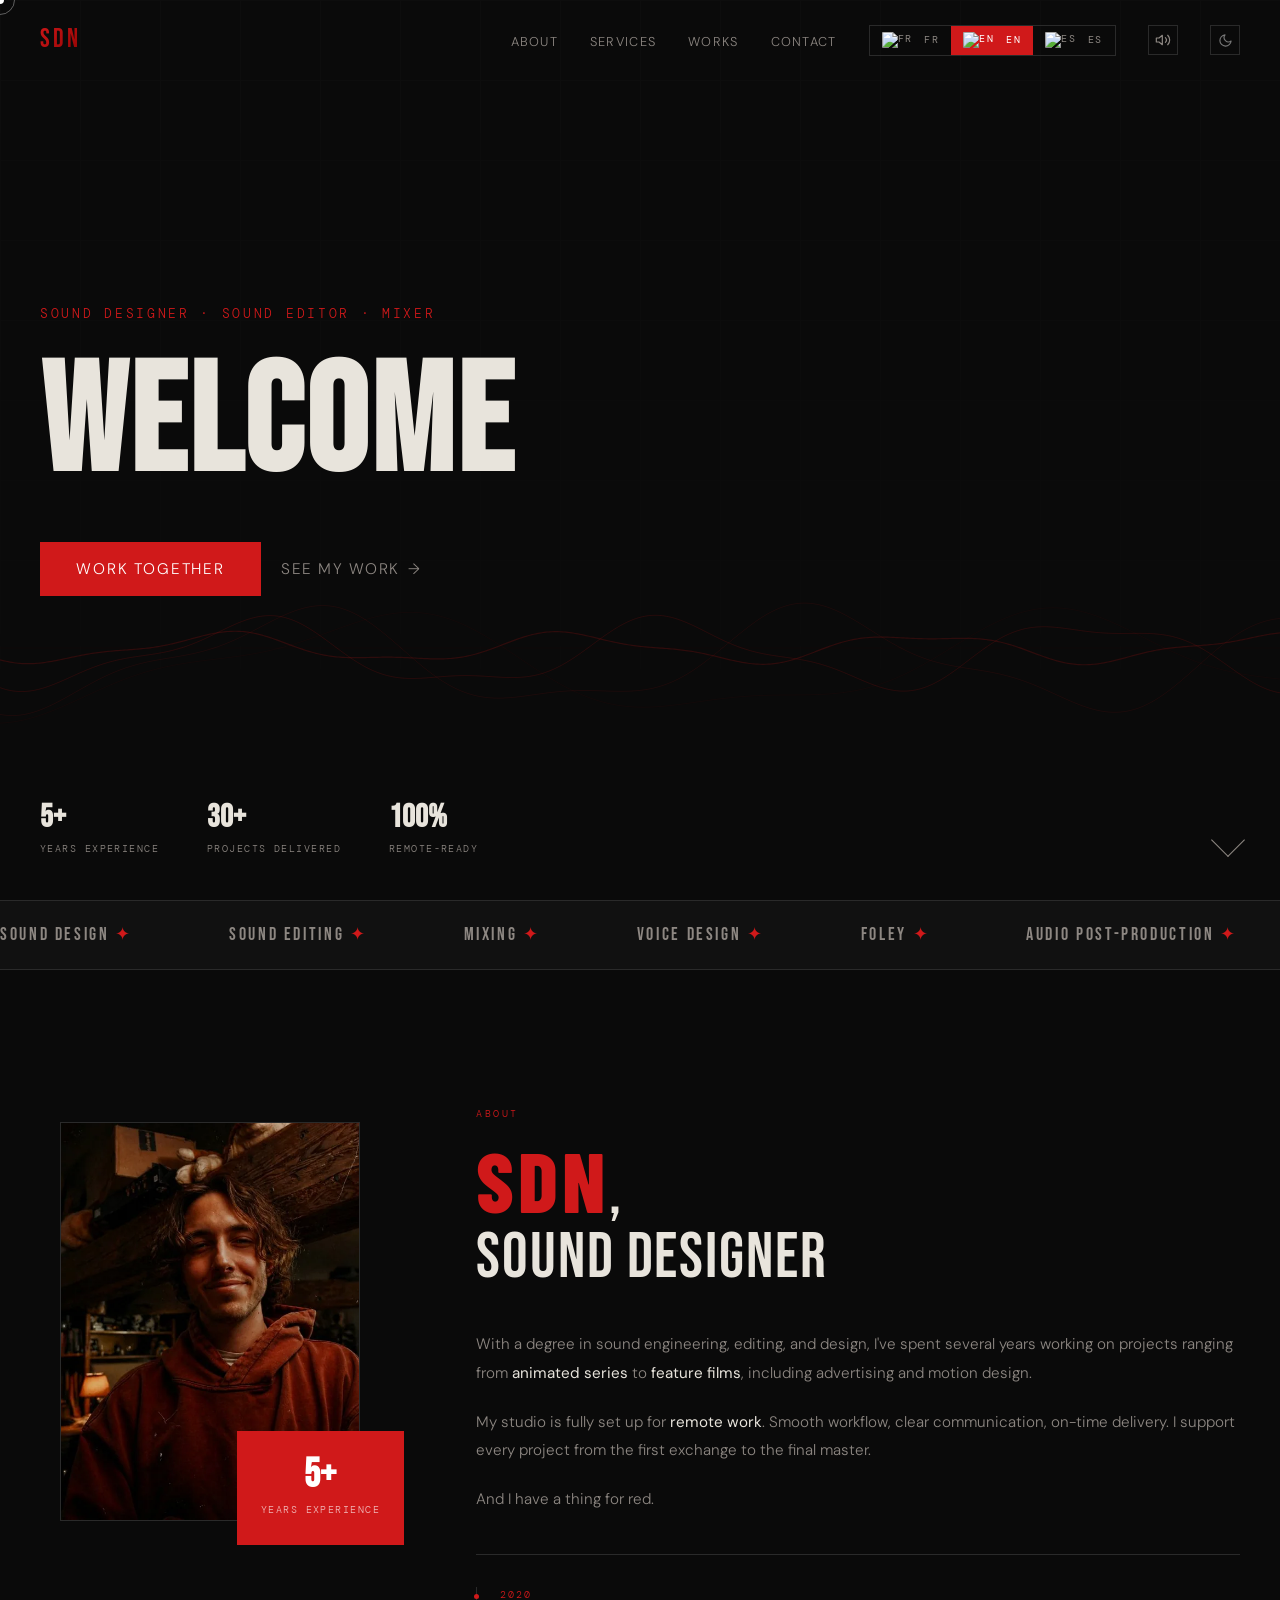
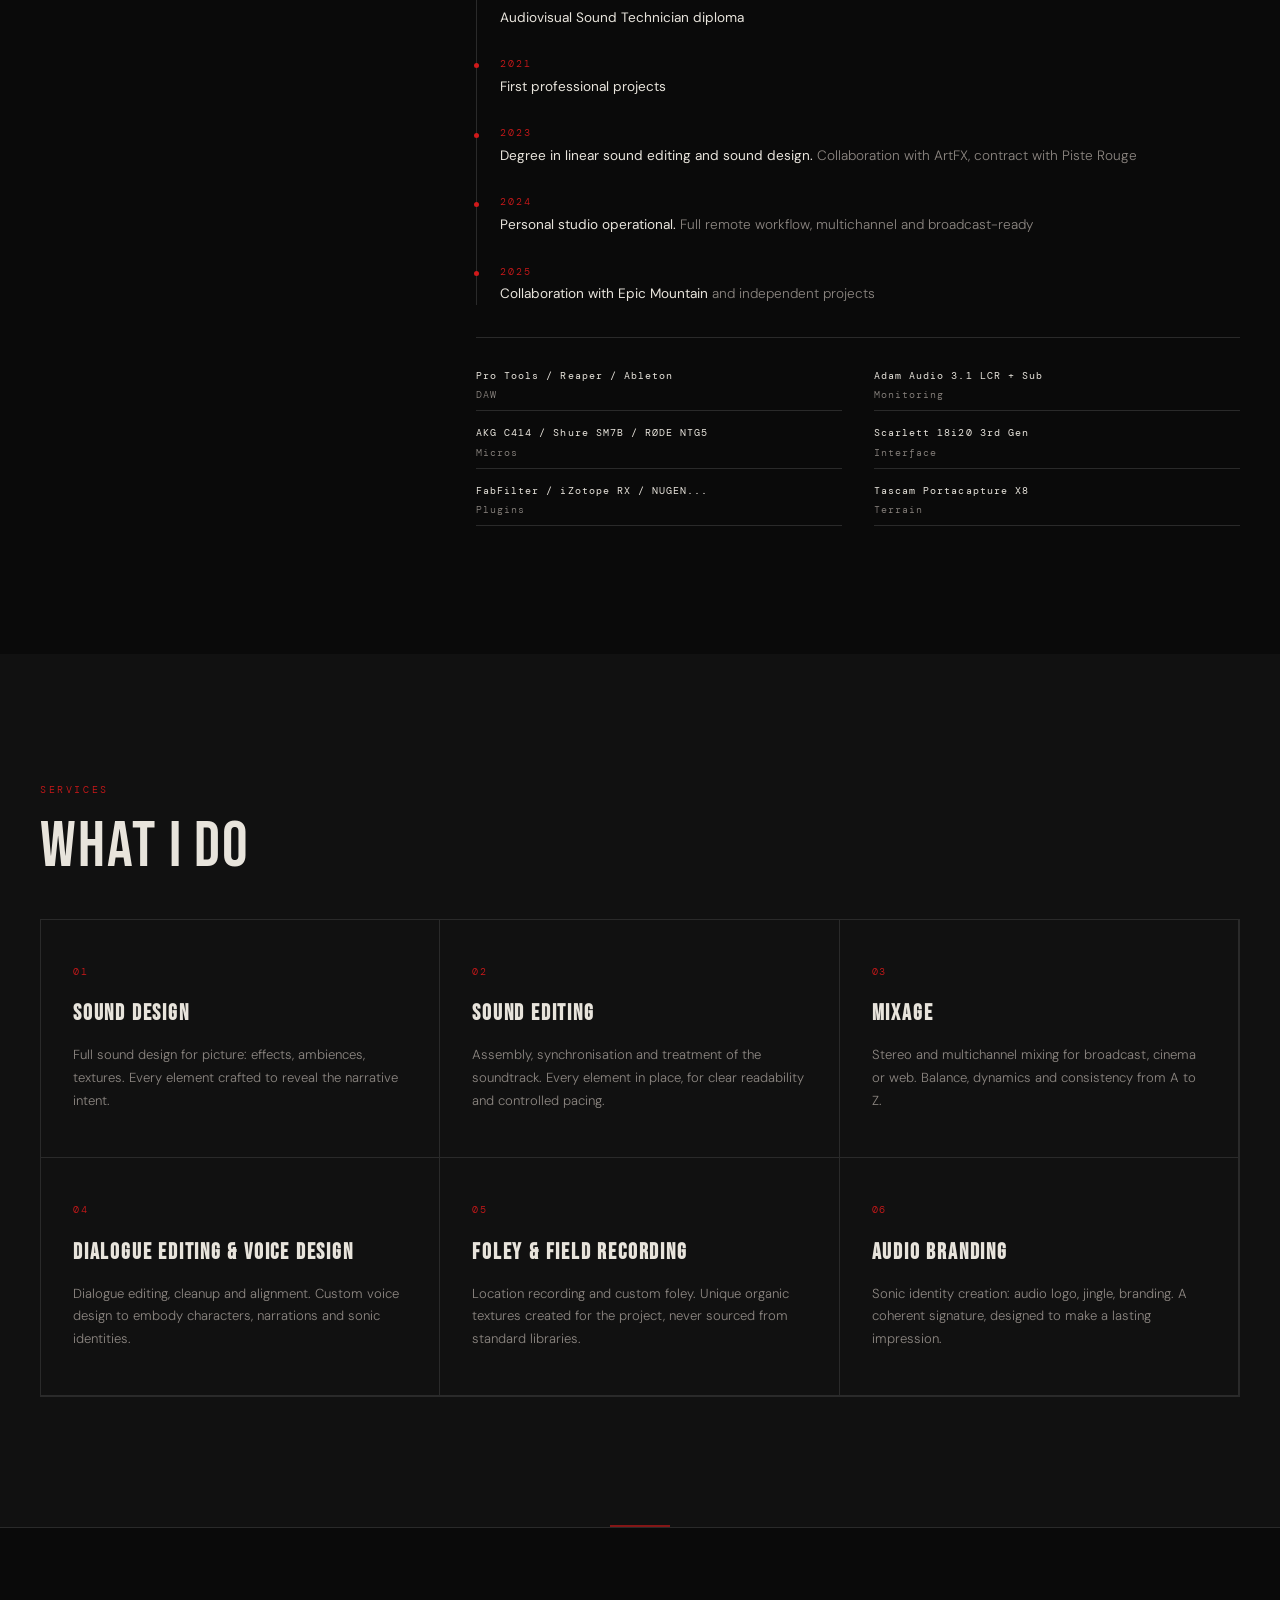
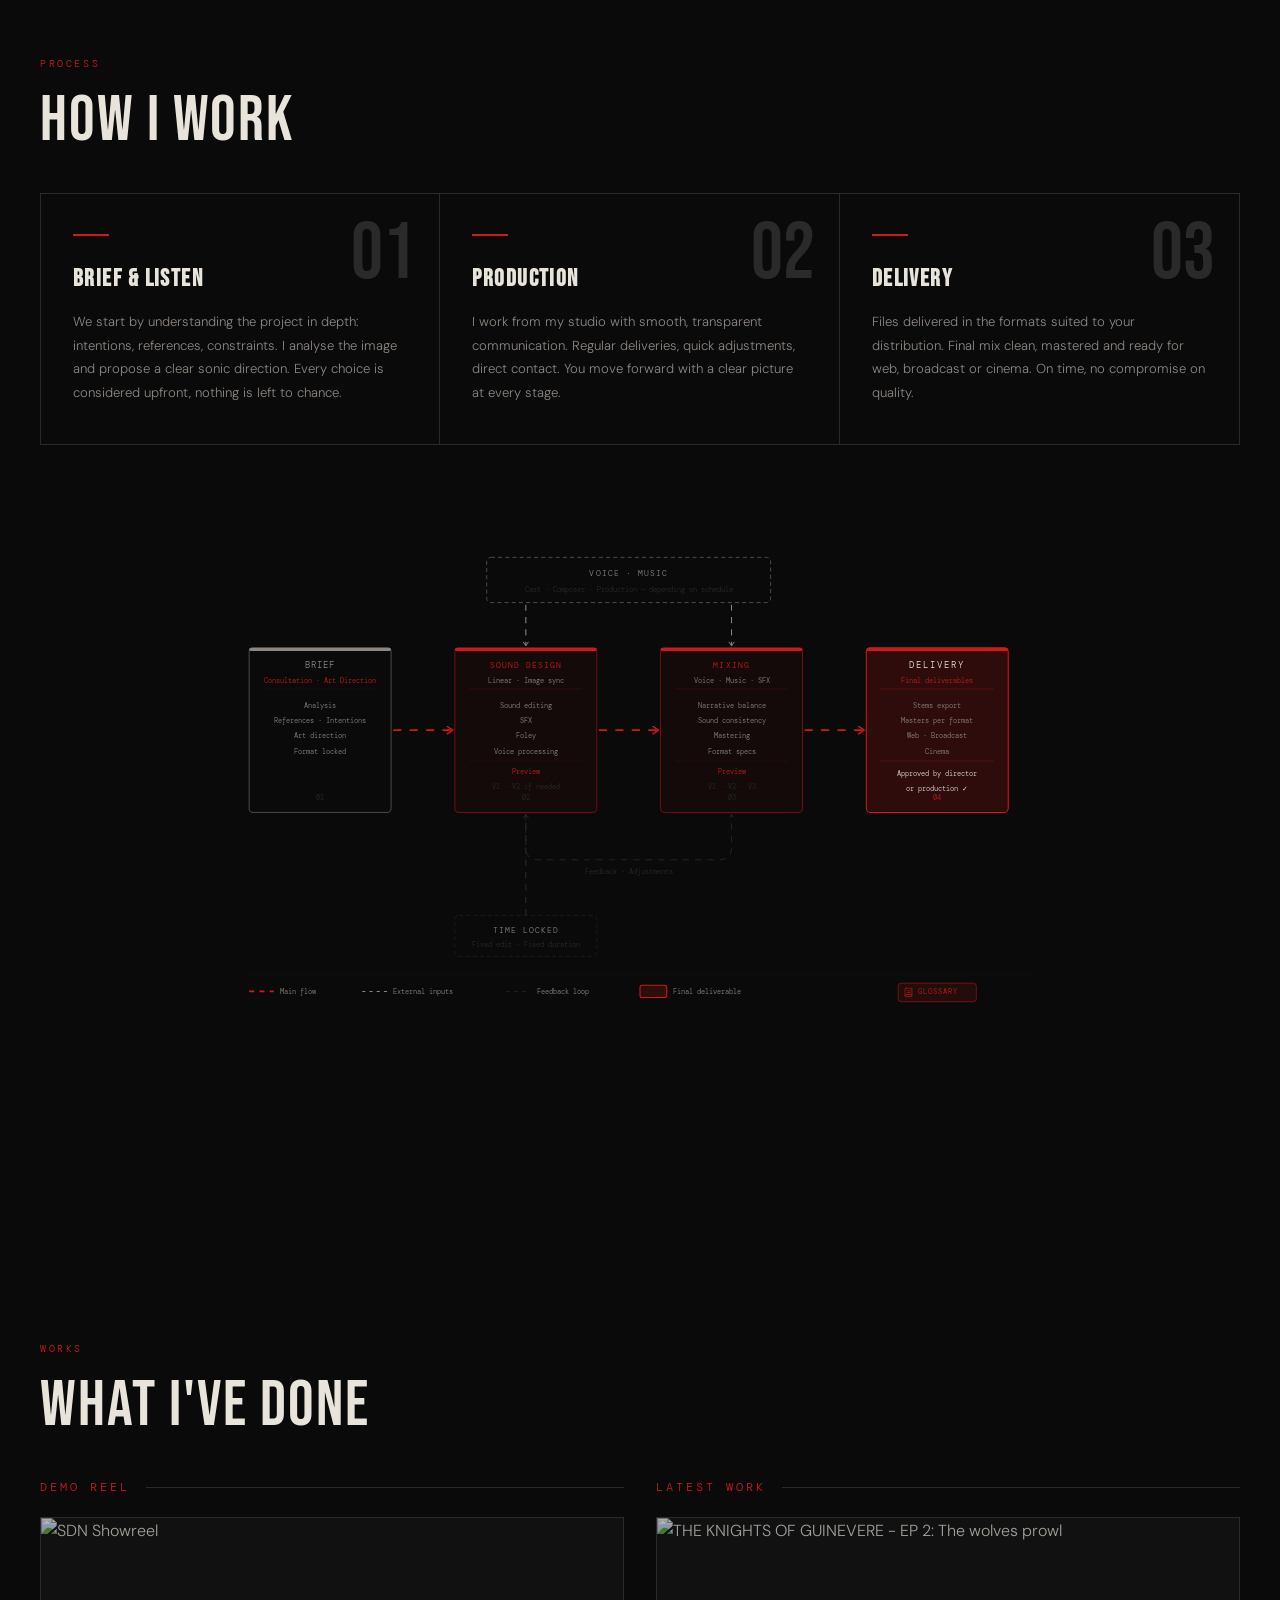
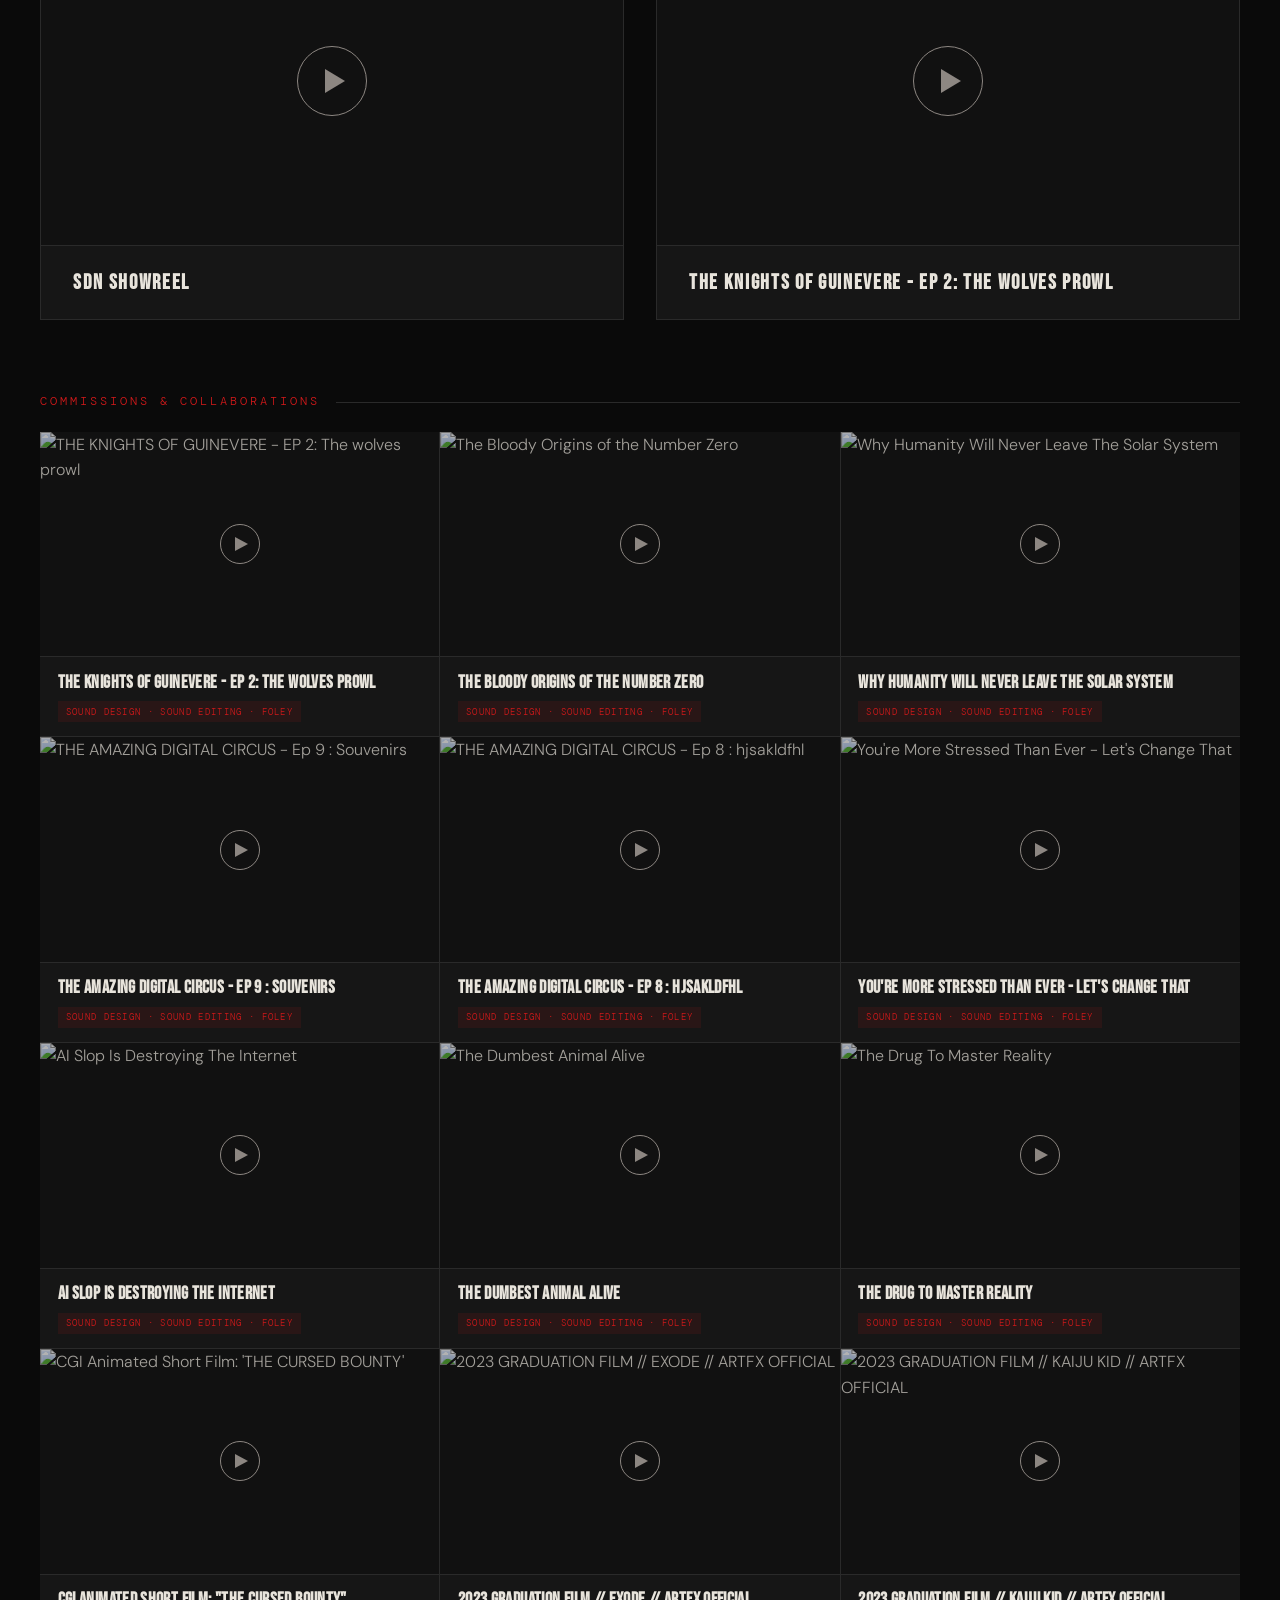
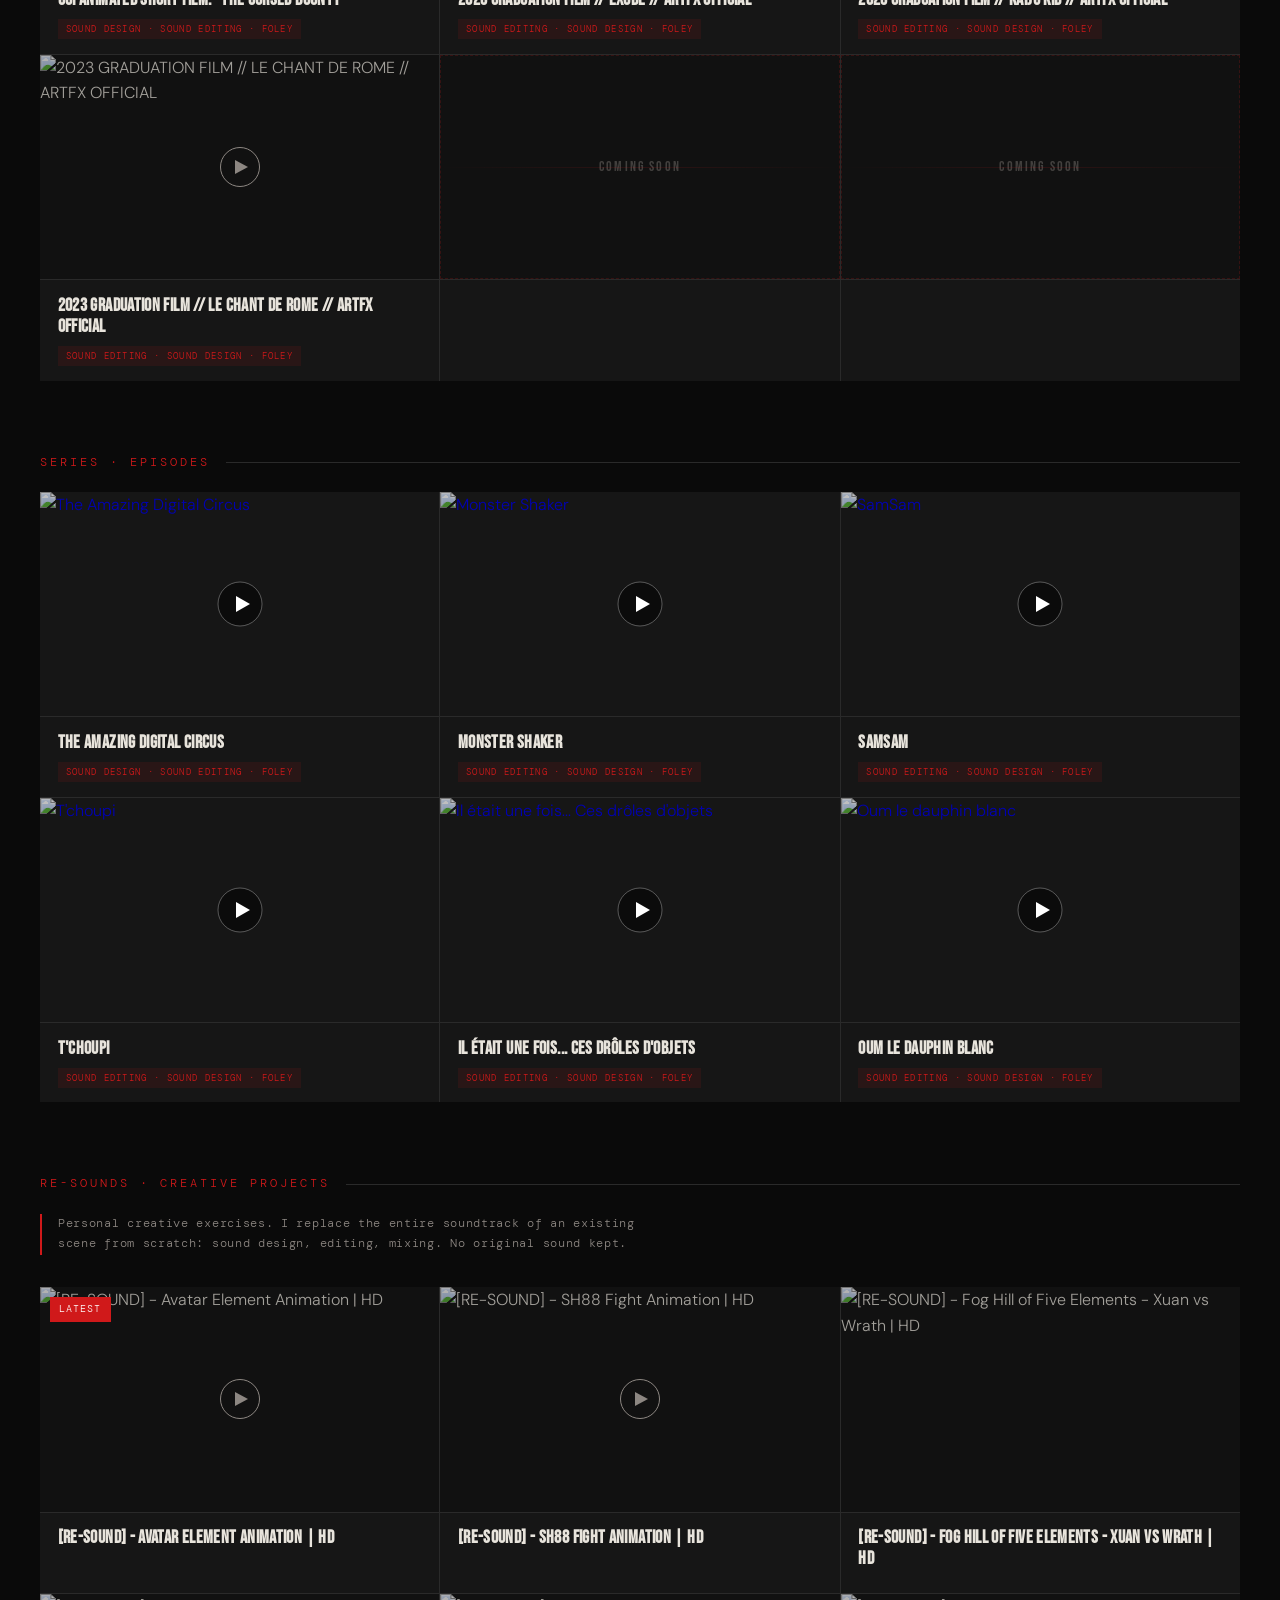
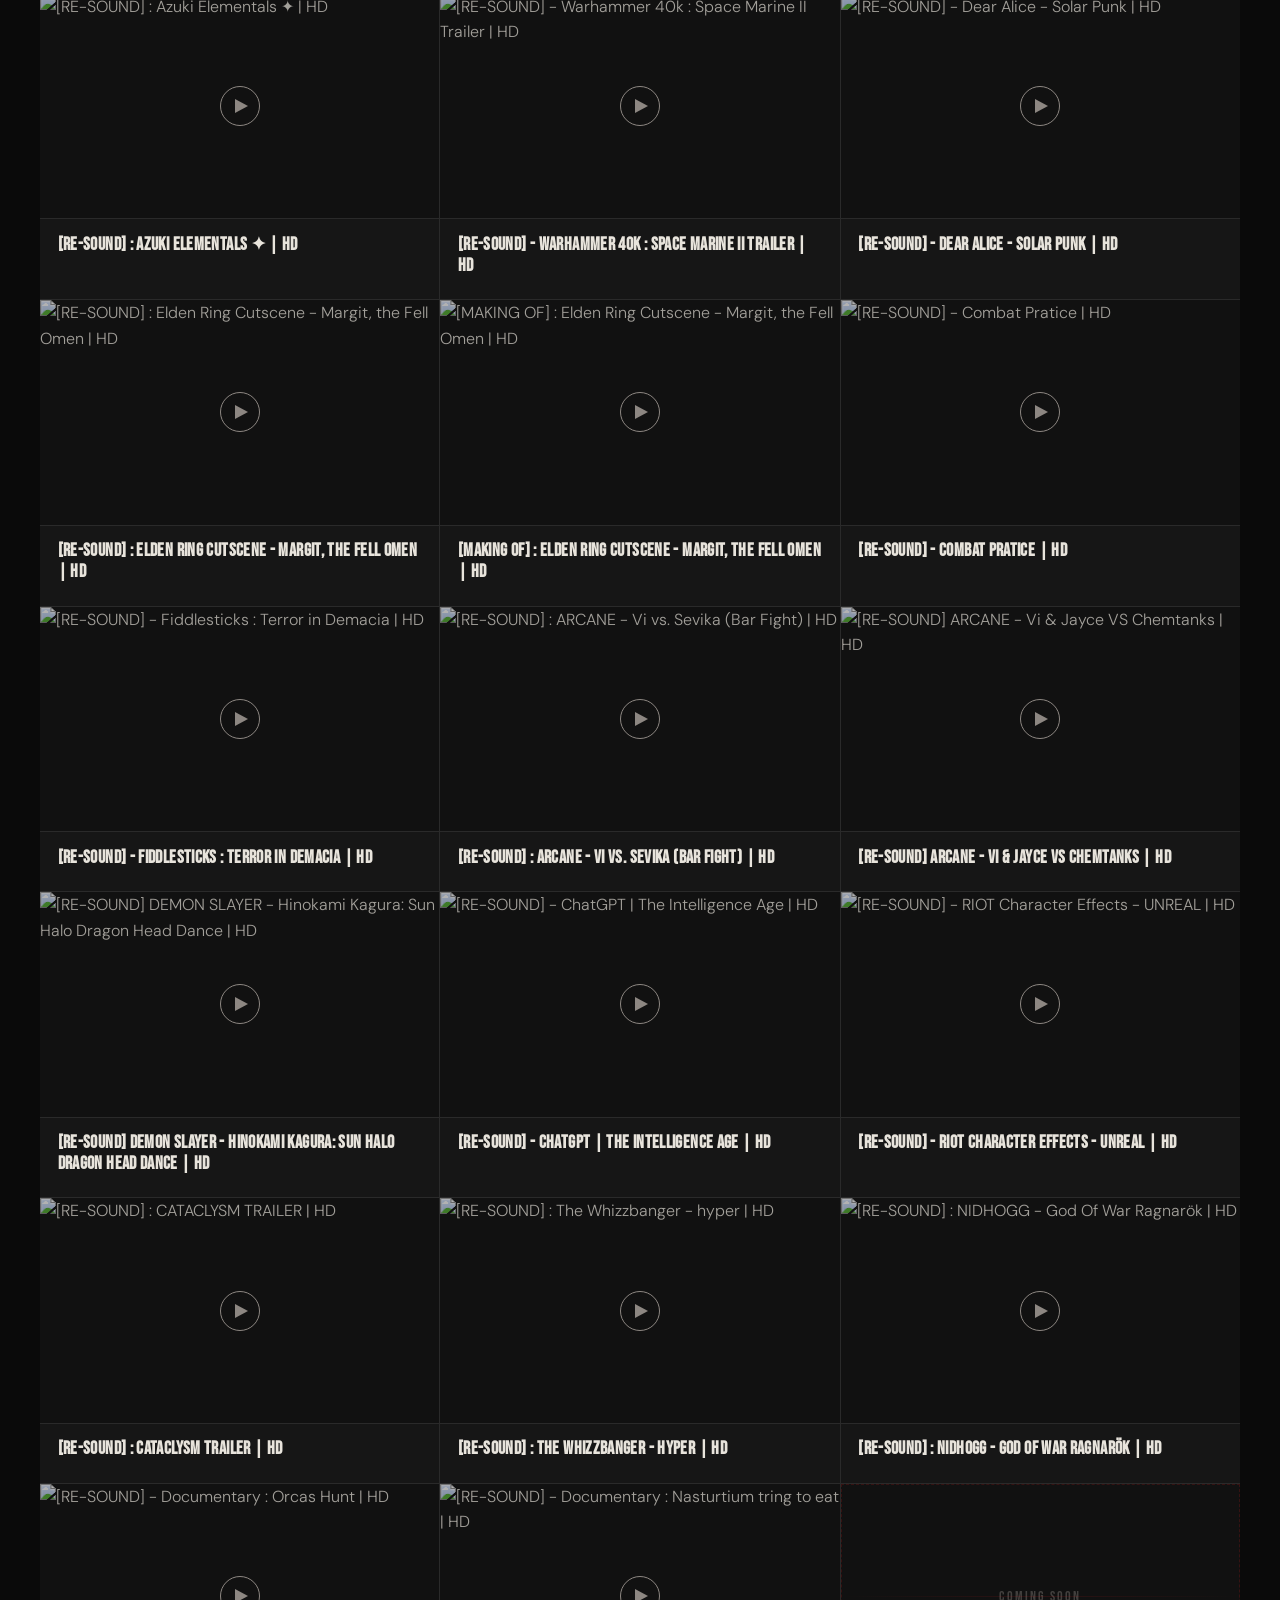
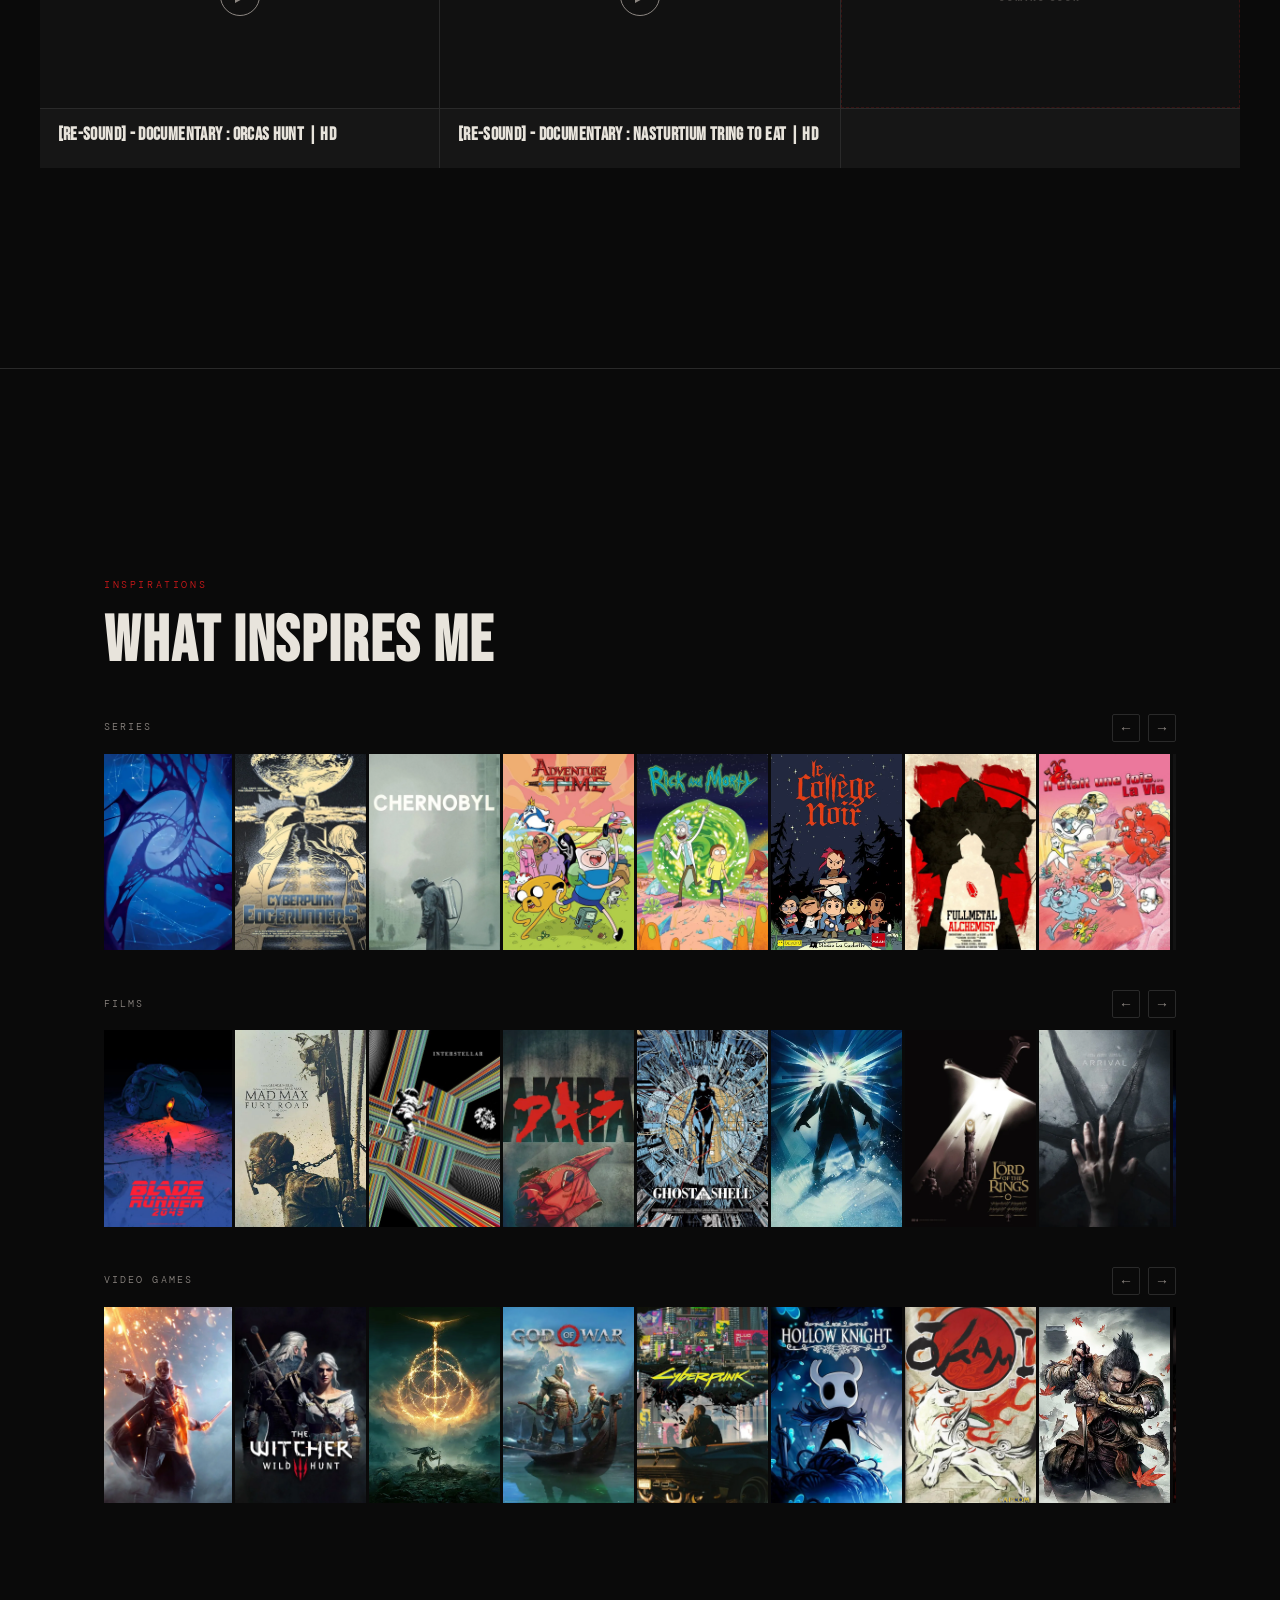
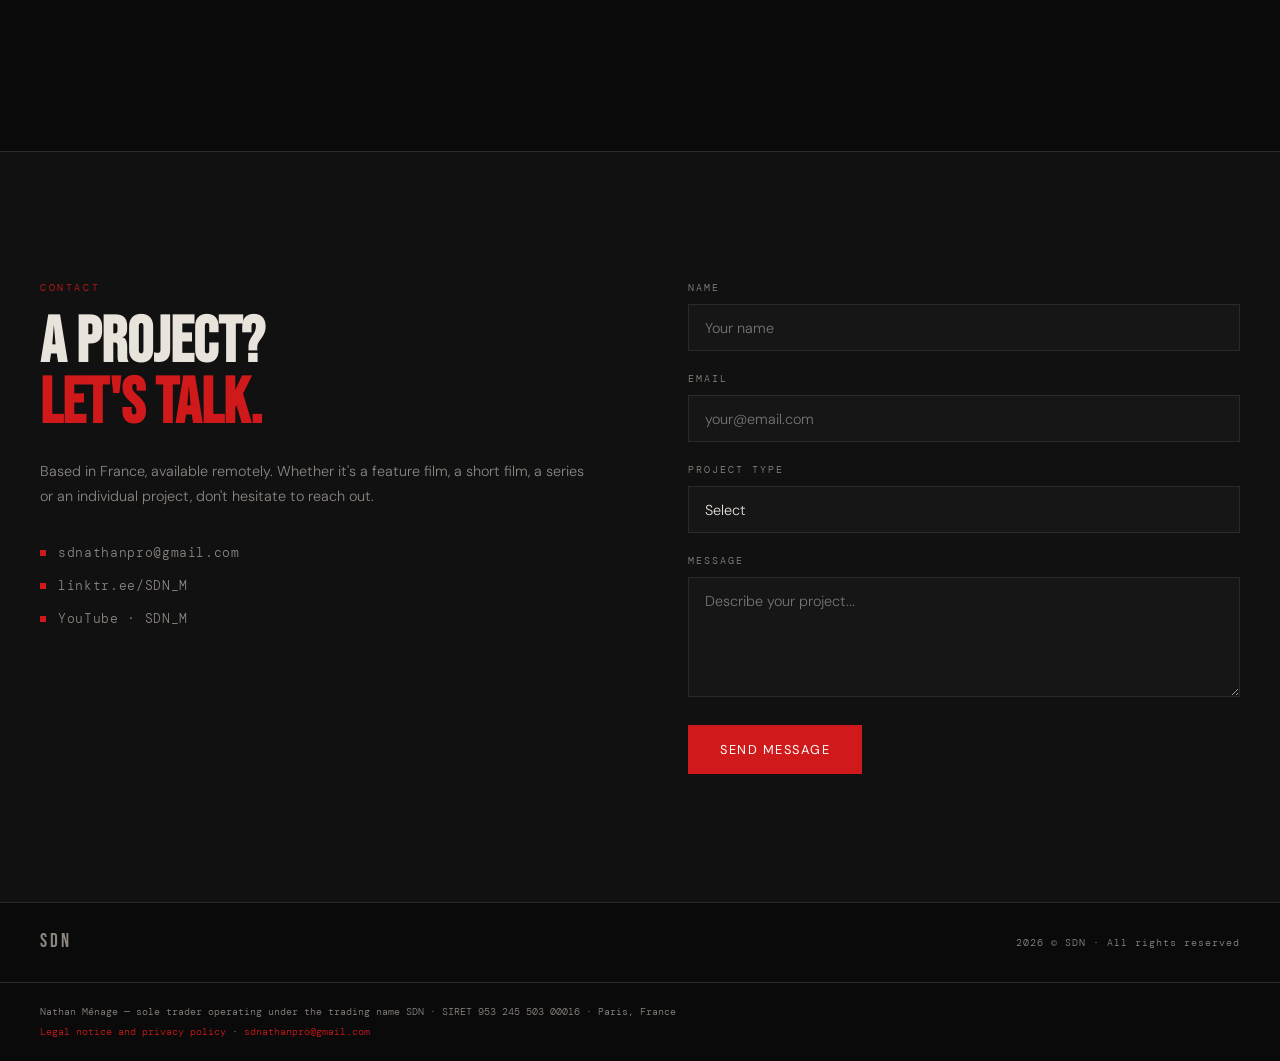
==== commit 1b71e3e2: "Add files via upload" ====
--- a/index.html
+++ b/index.html
@@ -6,22 +6,24 @@
 <link rel="canonical" href="https://sdnprod.com">
 <meta name="viewport" content="width=device-width, initial-scale=1.0">
 <title>SDN Sound Designer</title>
-<meta name="description" content="SDN Sound Designer indépendant. Sound design, montage son, mixage et voice design pour cinéma, série, animation et motion design. Remote-ready.">
+<meta name="description" content="SDN, independent sound designer. Sound design, sound editing, mixing and voice design for film, series, animation and motion design. Remote-ready.">
 <meta name="keywords" content="sound designer, montage son, mixage, voice design, bruitage, foley, freelance, indépendant, cinéma, animation, série">
 <meta property="og:title" content="SDN Sound Designer">
-<meta property="og:description" content="Designing the unseen. Sound design, montage son et mixage au service de chaque projet.">
+<meta property="og:description" content="Designing the unseen. Sound design, sound editing and mixing in service of every project.">
 <meta property="og:image" content="https://sdnprod.com/img/og-image.jpg">
 <meta property="og:image:width" content="1200">
 <meta property="og:image:height" content="630">
 <meta property="og:image:alt" content="SDN — Sound Designer">
-<meta property="og:locale" content="fr_FR">
+<meta property="og:locale" content="en_US">
+<meta property="og:locale:alternate" content="fr_FR">
+<meta property="og:locale:alternate" content="es_ES">
 <meta property="og:site_name" content="SDN">
 <meta property="og:url" content="https://sdnprod.com">
 <meta property="og:type" content="website">
 <meta name="twitter:card" content="summary_large_image">
 <meta name="twitter:title" content="SDN Sound Designer">
 <meta name="twitter:image" content="https://sdnprod.com/img/og-image.jpg">
-<meta name="twitter:description" content="Designing the unseen. Sound design, montage son et mixage au service de chaque projet.">
+<meta name="twitter:description" content="Designing the unseen. Sound design, sound editing and mixing in service of every project.">
 <link rel="preconnect" href="https://fonts.googleapis.com">
 <link rel="preconnect" href="https://fonts.gstatic.com" crossorigin>
 <link href="https://fonts.googleapis.com/css2?family=Bebas+Neue&family=DM+Sans:ital,wght@0,300;0,400;0,500;1,300&family=DM+Mono:wght@300&family=Barlow+Condensed:wght@800&display=swap" rel="stylesheet">
@@ -35,7 +37,7 @@
   "image": "https://sdnprod.com/img/og-image.jpg",
   "logo": "https://sdnprod.com/img/og-image.jpg",
   "email": "sdnathanpro@gmail.com",
-  "description": "Sound designer, monteur son et mixeur indépendant. Sound design, montage son, bruitage, voice design et mixage pour cinéma, série, animation, motion design et jeu vidéo.",
+  "description": "Independent sound designer, sound editor and mixer. Sound design, sound editing, foley, voice design and mixing for film, series, animation, motion design and video games.",
   "areaServed": "Worldwide",
   "availableLanguage": ["fr", "en", "es"],
   "address": { "@type": "PostalAddress", "addressCountry": "FR" },
@@ -52,15 +54,15 @@
 
 <div id="cursor"></div>
 <div id="cursor-ring"></div>
-<button id="back-top" onclick="window.scrollTo({top:0,behavior:'smooth'})" aria-label="Retour en haut"></button>
+<button id="back-top" onclick="window.scrollTo({top:0,behavior:'smooth'})" aria-label="Back to top"></button>
 
 <nav id="nav">
-  <div class="nav-logo" onclick="window.scrollTo({top:0,behavior:'smooth'})" style="cursor:none" title="Retour en haut">SDN</div>
+  <div class="nav-logo" onclick="window.scrollTo({top:0,behavior:'smooth'})" style="cursor:none" title="Back to top">SDN</div>
   <div class="nav-right">
     <ul class="nav-links">
-      <li><a href="#about" data-fr="À propos" data-en="About" data-es="Sobre mí">À propos</a></li>
+      <li><a href="#about" data-fr="À propos" data-en="About" data-es="Sobre mí">About</a></li>
       <li><a href="#services" data-fr="Services" data-en="Services" data-es="Servicios">Services</a></li>
-      <li><a href="#works" data-fr="Travaux" data-en="Works" data-es="Trabajos">Travaux</a></li>
+      <li><a href="#works" data-fr="Travaux" data-en="Works" data-es="Trabajos">Works</a></li>
       <li><a href="#contact" data-fr="Contact" data-en="Contact" data-es="Contacto">Contact</a></li>
     </ul>
     <div class="lang-switch">
@@ -68,7 +70,7 @@
       <button class="lang-btn active" id="btn-en" onclick="setLang('en')"><img src="https://flagcdn.com/w20/gb.png" width="16" height="11" alt="EN" style="vertical-align:middle;margin-right:4px;border-radius:1px"> EN</button>
       <button class="lang-btn" id="btn-es" onclick="setLang('es')"><img src="https://flagcdn.com/w20/es.png" width="16" height="11" alt="ES" style="vertical-align:middle;margin-right:4px;border-radius:1px"> ES</button>
     </div>
-    <button id="mute-btn" onclick="toggleMute()" title="Couper tous les sons">
+    <button id="mute-btn" onclick="toggleMute()" title="Mute all sounds">
       <svg id="icon-sound" width="16" height="16" viewBox="0 0 24 24" fill="none" stroke="currentColor" stroke-width="1.8" stroke-linecap="round" stroke-linejoin="round">
         <polygon points="11 5 6 9 2 9 2 15 6 15 11 19 11 5"/>
         <path d="M15.54 8.46a5 5 0 0 1 0 7.07"/>
@@ -80,7 +82,7 @@
         <line x1="17" y1="9" x2="23" y2="15"/>
       </svg>
     </button>
-    <button id="theme-btn" onclick="toggleTheme()" title="Mode jour/nuit">
+    <button id="theme-btn" onclick="toggleTheme()" title="Light/dark mode">
       <svg id="icon-moon" width="15" height="15" viewBox="0 0 24 24" fill="none" stroke="rgba(255,255,255,0.45)" stroke-width="1.8" stroke-linecap="round" stroke-linejoin="round">
         <path d="M21 12.79A9 9 0 1 1 11.21 3 7 7 0 0 0 21 12.79z"/>
       </svg>
@@ -100,9 +102,9 @@
 
 <!-- MOBILE MENU -->
 <div class="mobile-menu" id="mobile-menu">
-  <a href="#about" onclick="closeMobileMenu()" data-fr="À propos" data-en="About" data-es="Sobre mí">À propos</a>
+  <a href="#about" onclick="closeMobileMenu()" data-fr="À propos" data-en="About" data-es="Sobre mí">About</a>
   <a href="#services" onclick="closeMobileMenu()" data-fr="Services" data-en="Services" data-es="Servicios">Services</a>
-  <a href="#works" onclick="closeMobileMenu()" data-fr="Travaux" data-en="Works" data-es="Trabajos">Travaux</a>
+  <a href="#works" onclick="closeMobileMenu()" data-fr="Travaux" data-en="Works" data-es="Trabajos">Works</a>
   <a href="#contact" onclick="closeMobileMenu()" data-fr="Contact" data-en="Contact" data-es="Contacto">Contact</a>
   <div class="mobile-menu-lang">
     <button id="mob-btn-fr" onclick="setLang('fr');updateMobileLang('fr')"><img src="https://flagcdn.com/w20/fr.png" width="16" height="11" alt="FR" style="vertical-align:middle;margin-right:4px"> FR</button>
@@ -114,17 +116,17 @@
   <canvas id="hero-canvas"></canvas>
   <div class="hero-grid"></div>
   <div class="hero-content">
-    <div class="hero-tag" data-fr="Sound Designer · Monteur Son · Mixer" data-en="Sound Designer · Sound Editor · Mixer" data-es="Sound Designer · Editor de Sonido · Mixer">Sound Designer · Monteur Son · Mixer</div>
-    <h1 data-fr="Bienvenue" data-en="Welcome" data-es="Bienvenido">Bienvenue</h1>
+    <div class="hero-tag" data-fr="Sound Designer · Monteur Son · Mixer" data-en="Sound Designer · Sound Editor · Mixer" data-es="Sound Designer · Editor de Sonido · Mixer">Sound Designer · Sound Editor · Mixer</div>
+    <h1 data-fr="Bienvenue" data-en="Welcome" data-es="Bienvenido">Welcome</h1>
     <div class="hero-cta">
-      <a href="#contact" class="btn-primary" data-fr="Travailler ensemble" data-en="Work together" data-es="Trabajar juntos">Travailler ensemble</a>
-      <a href="#works" class="btn-ghost" data-fr="Voir mes projets" data-en="See my work" data-es="Ver mis trabajos">Voir mes projets</a>
+      <a href="#contact" class="btn-primary" data-fr="Travailler ensemble" data-en="Work together" data-es="Trabajar juntos">Work together</a>
+      <a href="#works" class="btn-ghost" data-fr="Voir mes projets" data-en="See my work" data-es="Ver mis trabajos">See my work</a>
     </div>
   </div>
   <div class="hero-bottom">
     <div class="hero-stats">
-      <div class="hero-stat"><strong>5+</strong><span data-fr="Ans d'expérience" data-en="Years experience" data-es="Años de experiencia">Ans d'expérience</span></div>
-      <div class="hero-stat"><strong>30+</strong><span data-fr="Projets livrés" data-en="Projects delivered" data-es="Proyectos entregados">Projets livrés</span></div>
+      <div class="hero-stat"><strong>5+</strong><span data-fr="Ans d'expérience" data-en="Years experience" data-es="Años de experiencia">Years experience</span></div>
+      <div class="hero-stat"><strong>30+</strong><span data-fr="Projets livrés" data-en="Projects delivered" data-es="Proyectos entregados">Projects delivered</span></div>
       <div class="hero-stat"><strong>100%</strong><span data-fr="Disponible à distance" data-en="Remote-ready" data-es="Disponible en remoto">Remote-ready</span></div>
     </div>
     <div class="hero-scroll-arrow" onclick="document.querySelector('.marquee-wrap').scrollIntoView({behavior:'smooth'})"></div>
@@ -134,21 +136,21 @@
 <div class="marquee-wrap">
   <div class="marquee-inner" id="marquee-inner">
     <span class="marquee-item" data-fr="Sound Design" data-en="Sound Design" data-es="Sound Design">Sound Design <span>✦</span></span>
-    <span class="marquee-item" data-fr="Montage Son" data-en="Sound Editing" data-es="Montaje de Sonido">Montage Son <span>✦</span></span>
-    <span class="marquee-item" data-fr="Mixage" data-en="Mixing" data-es="Mezcla">Mixage <span>✦</span></span>
+    <span class="marquee-item" data-fr="Montage Son" data-en="Sound Editing" data-es="Montaje de Sonido">Sound Editing <span>✦</span></span>
+    <span class="marquee-item" data-fr="Mixage" data-en="Mixing" data-es="Mezcla">Mixing <span>✦</span></span>
     <span class="marquee-item" data-fr="Voice Design" data-en="Voice Design" data-es="Diseño de Voz">Voice Design <span>✦</span></span>
     <span class="marquee-item" data-fr="Foley" data-en="Foley" data-es="Foley">Foley <span>✦</span></span>
     <span class="marquee-item" data-fr="Audio Post-Production" data-en="Audio Post-Production" data-es="Post-Producción de Audio">Audio Post-Production <span>✦</span></span>
     <span class="marquee-item" data-fr="Field Recording" data-en="Field Recording" data-es="Grabación en Campo">Field Recording <span>✦</span></span>
-    <span class="marquee-item" data-fr="Montage Dialogue" data-en="Dialogue Editing" data-es="Montaje de Diálogo">Montage Dialogue <span>✦</span></span>
+    <span class="marquee-item" data-fr="Montage Dialogue" data-en="Dialogue Editing" data-es="Montaje de Diálogo">Dialogue Editing <span>✦</span></span>
     <span class="marquee-item" data-fr="Sound Design" data-en="Sound Design" data-es="Sound Design">Sound Design <span>✦</span></span>
-    <span class="marquee-item" data-fr="Montage Son" data-en="Sound Editing" data-es="Montaje de Sonido">Montage Son <span>✦</span></span>
-    <span class="marquee-item" data-fr="Mixage" data-en="Mixing" data-es="Mezcla">Mixage <span>✦</span></span>
+    <span class="marquee-item" data-fr="Montage Son" data-en="Sound Editing" data-es="Montaje de Sonido">Sound Editing <span>✦</span></span>
+    <span class="marquee-item" data-fr="Mixage" data-en="Mixing" data-es="Mezcla">Mixing <span>✦</span></span>
     <span class="marquee-item" data-fr="Voice Design" data-en="Voice Design" data-es="Diseño de Voz">Voice Design <span>✦</span></span>
     <span class="marquee-item" data-fr="Foley" data-en="Foley" data-es="Foley">Foley <span>✦</span></span>
     <span class="marquee-item" data-fr="Audio Post-Production" data-en="Audio Post-Production" data-es="Post-Producción de Audio">Audio Post-Production <span>✦</span></span>
     <span class="marquee-item" data-fr="Field Recording" data-en="Field Recording" data-es="Grabación en Campo">Field Recording <span>✦</span></span>
-    <span class="marquee-item" data-fr="Montage Dialogue" data-en="Dialogue Editing" data-es="Montaje de Diálogo">Montage Dialogue <span>✦</span></span>
+    <span class="marquee-item" data-fr="Montage Dialogue" data-en="Dialogue Editing" data-es="Montaje de Diálogo">Dialogue Editing <span>✦</span></span>
   </div>
 </div>
 
@@ -156,32 +158,32 @@
 <section id="about">
   <div class="about">
     <div class="about-text">
-      <div class="section-label" data-fr="À propos" data-en="About" data-es="Sobre mí">À propos</div>
+      <div class="section-label" data-fr="À propos" data-en="About" data-es="Sobre mí">About</div>
       <div class="section-title"><em style="font-family:'Barlow Condensed',sans-serif;font-weight:800;color:var(--red);font-style:normal;font-size:1.3em;letter-spacing:0.05em">SDN</em>,<br>Sound Designer</div>
-      <p data-fr="Diplômé en ingénierie du son, montage et sound design, je travaille depuis plusieurs années sur des projets qui vont de la <strong>série animée</strong> au <strong>long métrage</strong>, en passant par la publicité et le motion design." data-en="With a degree in sound engineering, editing, and design, I've spent several years working on projects ranging from <strong>animated series</strong> to <strong>feature films</strong>, including advertising and motion design." data-es="Con estudios en ingeniería de sonido, montaje y diseño, llevo varios años trabajando en proyectos que van desde <strong>series animadas</strong> hasta <strong>largometrajes</strong>, pasando por publicidad y motion design.">Diplômé en ingénierie du son, montage et sound design, je travaille depuis plusieurs années sur des projets qui vont de la <strong>série animée</strong> au <strong>long métrage</strong>, en passant par la publicité et le motion design.</p>
-      <p data-fr="Mon studio est entièrement pensé pour le <strong>travail à distance</strong>. Workflow fluide, échanges clairs, livraisons dans les délais. J'accompagne chaque projet du premier échange jusqu'au master final." data-en="My studio is fully set up for <strong>remote work</strong>. Smooth workflow, clear communication, on-time delivery. I support every project from the first exchange to the final master." data-es="Mi estudio está completamente preparado para el <strong>trabajo remoto</strong>. Flujo de trabajo fluido, comunicación clara, entrega en tiempo. Acompaño cada proyecto desde el primer intercambio hasta el master final.">Mon studio est entièrement pensé pour le <strong>travail à distance</strong>. Workflow fluide, échanges clairs, livraisons dans les délais. J'accompagne chaque projet du premier échange jusqu'au master final.</p>
-      <p data-fr="Et j'aime bien le rouge." data-en="And I have a thing for red." data-es="Y me gusta el rojo.">Et j'aime bien le rouge.</p>
+      <p data-fr="Diplômé en ingénierie du son, montage et sound design, je travaille depuis plusieurs années sur des projets qui vont de la <strong>série animée</strong> au <strong>long métrage</strong>, en passant par la publicité et le motion design." data-en="With a degree in sound engineering, editing, and design, I've spent several years working on projects ranging from <strong>animated series</strong> to <strong>feature films</strong>, including advertising and motion design." data-es="Con estudios en ingeniería de sonido, montaje y diseño, llevo varios años trabajando en proyectos que van desde <strong>series animadas</strong> hasta <strong>largometrajes</strong>, pasando por publicidad y motion design.">With a degree in sound engineering, editing, and design, I've spent several years working on projects ranging from <strong>animated series</strong> to <strong>feature films</strong>, including advertising and motion design.</p>
+      <p data-fr="Mon studio est entièrement pensé pour le <strong>travail à distance</strong>. Workflow fluide, échanges clairs, livraisons dans les délais. J'accompagne chaque projet du premier échange jusqu'au master final." data-en="My studio is fully set up for <strong>remote work</strong>. Smooth workflow, clear communication, on-time delivery. I support every project from the first exchange to the final master." data-es="Mi estudio está completamente preparado para el <strong>trabajo remoto</strong>. Flujo de trabajo fluido, comunicación clara, entrega en tiempo. Acompaño cada proyecto desde el primer intercambio hasta el master final.">My studio is fully set up for <strong>remote work</strong>. Smooth workflow, clear communication, on-time delivery. I support every project from the first exchange to the final master.</p>
+      <p data-fr="Et j'aime bien le rouge." data-en="And I have a thing for red." data-es="Y me gusta el rojo.">And I have a thing for red.</p>
 
       <div class="timeline">
         <div class="timeline-item">
           <div class="timeline-year">2020</div>
-          <div class="timeline-desc" data-fr="<strong>Brevet de technicien son audiovisuel</strong>" data-en="<strong>Audiovisual Sound Technician diploma</strong>" data-es="<strong>Diploma de Técnico de Sonido Audiovisual</strong>"><strong>Brevet de technicien son audiovisuel</strong></div>
+          <div class="timeline-desc" data-fr="<strong>Brevet de technicien son audiovisuel</strong>" data-en="<strong>Audiovisual Sound Technician diploma</strong>" data-es="<strong>Diploma de Técnico de Sonido Audiovisual</strong>"><strong>Audiovisual Sound Technician diploma</strong></div>
         </div>
         <div class="timeline-item">
           <div class="timeline-year">2021</div>
-          <div class="timeline-desc" data-fr="<strong>Premiers projets professionnels</strong>" data-en="<strong>First professional projects</strong>" data-es="<strong>Primeros proyectos profesionales</strong>"><strong>Premiers projets professionnels</strong></div>
+          <div class="timeline-desc" data-fr="<strong>Premiers projets professionnels</strong>" data-en="<strong>First professional projects</strong>" data-es="<strong>Primeros proyectos profesionales</strong>"><strong>First professional projects</strong></div>
         </div>
         <div class="timeline-item">
           <div class="timeline-year">2023</div>
-          <div class="timeline-desc" data-fr="<strong>Diplôme en montage son linéaire et sound design.</strong> Collaboration avec ArtFX, contrat avec Piste Rouge" data-en="<strong>Degree in linear sound editing and sound design.</strong> Collaboration with ArtFX, contract with Piste Rouge" data-es="<strong>Título en montaje de sonido lineal y sound design.</strong> Colaboración con ArtFX, contrato con Piste Rouge"><strong>Diplôme en montage son linéaire et sound design.</strong> Collaboration avec ArtFX, contrat avec Piste Rouge</div>
+          <div class="timeline-desc" data-fr="<strong>Diplôme en montage son linéaire et sound design.</strong> Collaboration avec ArtFX, contrat avec Piste Rouge" data-en="<strong>Degree in linear sound editing and sound design.</strong> Collaboration with ArtFX, contract with Piste Rouge" data-es="<strong>Título en montaje de sonido lineal y sound design.</strong> Colaboración con ArtFX, contrato con Piste Rouge"><strong>Degree in linear sound editing and sound design.</strong> Collaboration with ArtFX, contract with Piste Rouge</div>
         </div>
         <div class="timeline-item">
           <div class="timeline-year">2024</div>
-          <div class="timeline-desc" data-fr="<strong>Studio personnel opérationnel.</strong> Workflow remote complet, multicanal et broadcast-ready" data-en="<strong>Personal studio operational.</strong> Full remote workflow, multichannel and broadcast-ready" data-es="<strong>Estudio personal operativo.</strong> Flujo de trabajo remoto completo, multicanal y listo para broadcast"><strong>Studio personnel opérationnel.</strong> Workflow remote complet, multicanal et broadcast-ready</div>
+          <div class="timeline-desc" data-fr="<strong>Studio personnel opérationnel.</strong> Workflow remote complet, multicanal et broadcast-ready" data-en="<strong>Personal studio operational.</strong> Full remote workflow, multichannel and broadcast-ready" data-es="<strong>Estudio personal operativo.</strong> Flujo de trabajo remoto completo, multicanal y listo para broadcast"><strong>Personal studio operational.</strong> Full remote workflow, multichannel and broadcast-ready</div>
         </div>
         <div class="timeline-item">
           <div class="timeline-year">2025</div>
-          <div class="timeline-desc" data-fr="<strong>Collaboration avec Epic Mountain</strong> et des projets indépendants" data-en="<strong>Collaboration with Epic Mountain</strong> and independent projects" data-es="<strong>Colaboración con Epic Mountain</strong> y proyectos independientes"><strong>Collaboration avec Epic Mountain</strong> et des projets indépendants</div>
+          <div class="timeline-desc" data-fr="<strong>Collaboration avec Epic Mountain</strong> et des projets indépendants" data-en="<strong>Collaboration with Epic Mountain</strong> and independent projects" data-es="<strong>Colaboración con Epic Mountain</strong> y proyectos independientes"><strong>Collaboration with Epic Mountain</strong> and independent projects</div>
         </div>
       </div>
 
@@ -198,7 +200,7 @@
       <div class="about-img-frame" style="width:88%;margin:0 auto">
         <img src="img/nathan-sound-designer.webp" style="position:absolute;inset:0;width:100%;height:100%;object-fit:cover;object-position:center 20%" alt="Nathan, Sound Designer">
       </div>
-      <div class="about-badge"><strong>5+</strong><small data-fr="ans d'expérience" data-en="years experience" data-es="años de experiencia">ans d'expérience</small></div>
+      <div class="about-badge"><strong>5+</strong><small data-fr="ans d'expérience" data-en="years experience" data-es="años de experiencia">years experience</small></div>
     </div>
   </div>
 </section>
@@ -206,14 +208,14 @@
 <!-- SERVICES -->
 <section id="services" class="services-section">
   <div class="section-label" data-fr="Services" data-en="Services" data-es="Servicios">Services</div>
-  <div class="section-title" data-fr="Mes prestations" data-en="What I do" data-es="What I do">Mes prestations</div>
+  <div class="section-title" data-fr="Mes prestations" data-en="What I do" data-es="What I do">What I do</div>
   <div class="services-grid">
-    <div class="service-card"><div class="service-num">01</div><h3 data-fr="Sound Design" data-en="Sound Design" data-es="Sound Design">Sound Design</h3><p data-fr="Conception sonore complète pour l'image : effets, ambiances, textures. Chaque élément est créé sur mesure pour révéler l'intention narrative." data-en="Full sound design for picture: effects, ambiences, textures. Every element crafted to reveal the narrative intent." data-es="Diseño de sonido completo para imagen: efectos, ambientes, texturas. Cada elemento creado para revelar la intención narrativa.">Conception sonore complète pour l'image : effets, ambiances, textures. Chaque élément est créé sur mesure pour révéler l'intention narrative.</p></div>
-    <div class="service-card"><div class="service-num">02</div><h3 data-fr="Montage Son" data-en="Sound Editing" data-es="Montaje de Sonido">Montage Son</h3><p data-fr="Assemblage, synchronisation et traitement de la bande son. Chaque élément est à sa place, pour une lisibilité claire et un rythme maîtrisé." data-en="Assembly, synchronisation and treatment of the soundtrack. Every element in place, for clear readability and controlled pacing." data-es="Ensamblaje, sincronización y tratamiento de la banda sonora. Cada elemento en su lugar, para una lectura clara y un ritmo controlado.">Assemblage, synchronisation et traitement de la bande son. Chaque élément est à sa place, pour une lisibilité claire et un rythme maîtrisé.</p></div>
-    <div class="service-card"><div class="service-num">03</div><h3>Mixage</h3><p data-fr="Mixage stéréo et multicanal pour broadcast, cinéma ou web. Balance, dynamique et cohérence de A à Z." data-en="Stereo and multichannel mixing for broadcast, cinema or web. Balance, dynamics and consistency from A to Z." data-es="Mezcla estéreo y multicanal para broadcast, cine o web. Balance, dinámica y coherencia de la A a la Z.">Mixage stéréo et multicanal pour broadcast, cinéma ou web. Balance, dynamique et cohérence de A à Z.</p></div>
-    <div class="service-card"><div class="service-num">04</div><h3 data-fr="Dialogue Editing &amp; Voice Design" data-en="Dialogue Editing &amp; Voice Design" data-es="Montaje de Diálogo &amp; Diseño de Voz">Dialogue Editing &amp; Voice Design</h3><p data-fr="Montage, nettoyage et alignement des dialogues. Voice design sur mesure pour incarner personnages, narrations et identités sonores." data-en="Dialogue editing, cleanup and alignment. Custom voice design to embody characters, narrations and sonic identities." data-es="Montaje, limpieza y alineación de diálogo. Diseño de voz personalizado para personajes, narraciones e identidades sonoras.">Montage, nettoyage et alignement des dialogues. Voice design sur mesure pour incarner personnages, narrations et identités sonores.</p></div>
-    <div class="service-card"><div class="service-num">05</div><h3 data-fr="Bruitage &amp; Field Recording" data-en="Foley &amp; Field Recording" data-es="Foley &amp; Grabación en Campo">Bruitage &amp; Field Recording</h3><p data-fr="Captation terrain et bruitage sur mesure. Des textures organiques uniques, créées pour le projet, jamais issues de banques standards." data-en="Location recording and custom foley. Unique organic textures created for the project, never sourced from standard libraries." data-es="Grabación en locación y foley a medida. Texturas orgánicas únicas creadas para el proyecto, nunca extraídas de bibliotecas estándar.">Captation terrain et bruitage sur mesure. Des textures organiques uniques, créées pour le projet, jamais issues de banques standards.</p></div>
-    <div class="service-card"><div class="service-num">06</div><h3>Audio Branding</h3><p data-fr="Création d'identités sonores : logo audio, jingle, habillage. Une signature cohérente, pensée pour marquer durablement l'écoute." data-en="Sonic identity creation: audio logo, jingle, branding. A coherent signature, designed to make a lasting impression." data-es="Creación de identidad sonora: logo de audio, jingle, branding. Una firma coherente, diseñada para dejar huella.">Création d'identités sonores : logo audio, jingle, habillage. Une signature cohérente, pensée pour marquer durablement l'écoute.</p></div>
+    <div class="service-card"><div class="service-num">01</div><h3 data-fr="Sound Design" data-en="Sound Design" data-es="Sound Design">Sound Design</h3><p data-fr="Conception sonore complète pour l'image : effets, ambiances, textures. Chaque élément est créé sur mesure pour révéler l'intention narrative." data-en="Full sound design for picture: effects, ambiences, textures. Every element crafted to reveal the narrative intent." data-es="Diseño de sonido completo para imagen: efectos, ambientes, texturas. Cada elemento creado para revelar la intención narrativa.">Full sound design for picture: effects, ambiences, textures. Every element crafted to reveal the narrative intent.</p></div>
+    <div class="service-card"><div class="service-num">02</div><h3 data-fr="Montage Son" data-en="Sound Editing" data-es="Montaje de Sonido">Sound Editing</h3><p data-fr="Assemblage, synchronisation et traitement de la bande son. Chaque élément est à sa place, pour une lisibilité claire et un rythme maîtrisé." data-en="Assembly, synchronisation and treatment of the soundtrack. Every element in place, for clear readability and controlled pacing." data-es="Ensamblaje, sincronización y tratamiento de la banda sonora. Cada elemento en su lugar, para una lectura clara y un ritmo controlado.">Assembly, synchronisation and treatment of the soundtrack. Every element in place, for clear readability and controlled pacing.</p></div>
+    <div class="service-card"><div class="service-num">03</div><h3>Mixage</h3><p data-fr="Mixage stéréo et multicanal pour broadcast, cinéma ou web. Balance, dynamique et cohérence de A à Z." data-en="Stereo and multichannel mixing for broadcast, cinema or web. Balance, dynamics and consistency from A to Z." data-es="Mezcla estéreo y multicanal para broadcast, cine o web. Balance, dinámica y coherencia de la A a la Z.">Stereo and multichannel mixing for broadcast, cinema or web. Balance, dynamics and consistency from A to Z.</p></div>
+    <div class="service-card"><div class="service-num">04</div><h3 data-fr="Dialogue Editing &amp; Voice Design" data-en="Dialogue Editing &amp; Voice Design" data-es="Montaje de Diálogo &amp; Diseño de Voz">Dialogue Editing & Voice Design</h3><p data-fr="Montage, nettoyage et alignement des dialogues. Voice design sur mesure pour incarner personnages, narrations et identités sonores." data-en="Dialogue editing, cleanup and alignment. Custom voice design to embody characters, narrations and sonic identities." data-es="Montaje, limpieza y alineación de diálogo. Diseño de voz personalizado para personajes, narraciones e identidades sonoras.">Dialogue editing, cleanup and alignment. Custom voice design to embody characters, narrations and sonic identities.</p></div>
+    <div class="service-card"><div class="service-num">05</div><h3 data-fr="Bruitage &amp; Field Recording" data-en="Foley &amp; Field Recording" data-es="Foley &amp; Grabación en Campo">Foley & Field Recording</h3><p data-fr="Captation terrain et bruitage sur mesure. Des textures organiques uniques, créées pour le projet, jamais issues de banques standards." data-en="Location recording and custom foley. Unique organic textures created for the project, never sourced from standard libraries." data-es="Grabación en locación y foley a medida. Texturas orgánicas únicas creadas para el proyecto, nunca extraídas de bibliotecas estándar.">Location recording and custom foley. Unique organic textures created for the project, never sourced from standard libraries.</p></div>
+    <div class="service-card"><div class="service-num">06</div><h3>Audio Branding</h3><p data-fr="Création d'identités sonores : logo audio, jingle, habillage. Une signature cohérente, pensée pour marquer durablement l'écoute." data-en="Sonic identity creation: audio logo, jingle, branding. A coherent signature, designed to make a lasting impression." data-es="Creación de identidad sonora: logo de audio, jingle, branding. Una firma coherente, diseñada para dejar huella.">Sonic identity creation: audio logo, jingle, branding. A coherent signature, designed to make a lasting impression.</p></div>
   </div>
 </section>
 
@@ -221,12 +223,12 @@
 <div style="display:flex;justify-content:center;padding:0;background:var(--off-black)"><div style="width:60px;height:1.5px;background:var(--red);opacity:0.6"></div></div>
 
 <section class="process-section" id="process">
-  <div class="section-label" data-fr="Processus" data-en="Process" data-es="Proceso">Processus</div>
-  <div class="section-title" data-fr="Comment je travaille" data-en="How I work" data-es="Cómo trabajo">Comment je travaille</div>
+  <div class="section-label" data-fr="Processus" data-en="Process" data-es="Proceso">Process</div>
+  <div class="section-title" data-fr="Comment je travaille" data-en="How I work" data-es="Cómo trabajo">How I work</div>
   <div class="process-grid">
-    <div class="process-step"><div class="process-num">01</div><div class="process-icon"></div><h3 data-fr="Brief &amp; Écoute" data-en="Brief &amp; Listen" data-es="Brief &amp; Escucha">Brief &amp; Écoute</h3><p data-fr="On commence par comprendre le projet en profondeur : intentions, références, contraintes. J'analyse l'image et propose une direction sonore claire. Chaque choix est pensé en amont, rien n'est laissé au hasard." data-en="We start by understanding the project in depth: intentions, references, constraints. I analyse the image and propose a clear sonic direction. Every choice is considered upfront, nothing is left to chance." data-es="Empezamos por entender el proyecto en profundidad: intenciones, referencias, restricciones. Analizo la imagen y propongo una dirección sonora clara. Cada elección se piensa de antemano, nada se deja al azar.">On commence par comprendre le projet en profondeur : intentions, références, contraintes. J'analyse l'image et propose une direction sonore claire. Chaque choix est pensé en amont, rien n'est laissé au hasard.</p></div>
-    <div class="process-step"><div class="process-num">02</div><div class="process-icon"></div><h3 data-fr="Production" data-en="Production" data-es="Producción">Production</h3><p data-fr="Je travaille depuis mon studio, avec un suivi fluide et transparent. Livraisons régulières, ajustements rapides, communication directe. Vous avancez avec une vision claire à chaque étape." data-en="I work from my studio with smooth, transparent communication. Regular deliveries, quick adjustments, direct contact. You move forward with a clear picture at every stage." data-es="Trabajo desde mi estudio con una comunicación fluida y transparente. Entregas regulares, ajustes rápidos, contacto directo. Avanzas con una visión clara en cada etapa.">Je travaille depuis mon studio, avec un suivi fluide et transparent. Livraisons régulières, ajustements rapides, communication directe. Vous avancez avec une vision claire à chaque étape.</p></div>
-    <div class="process-step"><div class="process-num">03</div><div class="process-icon"></div><h3 data-fr="Livraison" data-en="Delivery" data-es="Entrega">Livraison</h3><p data-fr="Fichiers livrés dans les formats adaptés à votre diffusion. Mix final propre, maîtrisé et prêt à être diffusé web, broadcast ou cinéma. Respect des délais, sans compromis sur la qualité." data-en="Files delivered in the formats suited to your distribution. Final mix clean, mastered and ready for web, broadcast or cinema. On time, no compromise on quality." data-es="Archivos entregados en los formatos adecuados para tu distribución. Mix final limpio, masterizado y listo para web, broadcast o cine. En plazo, sin comprometer la calidad.">Fichiers livrés dans les formats adaptés à votre diffusion. Mix final propre, maîtrisé et prêt à être diffusé web, broadcast ou cinéma. Respect des délais, sans compromis sur la qualité.</p></div>
+    <div class="process-step"><div class="process-num">01</div><div class="process-icon"></div><h3 data-fr="Brief &amp; Écoute" data-en="Brief &amp; Listen" data-es="Brief &amp; Escucha">Brief & Listen</h3><p data-fr="On commence par comprendre le projet en profondeur : intentions, références, contraintes. J'analyse l'image et propose une direction sonore claire. Chaque choix est pensé en amont, rien n'est laissé au hasard." data-en="We start by understanding the project in depth: intentions, references, constraints. I analyse the image and propose a clear sonic direction. Every choice is considered upfront, nothing is left to chance." data-es="Empezamos por entender el proyecto en profundidad: intenciones, referencias, restricciones. Analizo la imagen y propongo una dirección sonora clara. Cada elección se piensa de antemano, nada se deja al azar.">We start by understanding the project in depth: intentions, references, constraints. I analyse the image and propose a clear sonic direction. Every choice is considered upfront, nothing is left to chance.</p></div>
+    <div class="process-step"><div class="process-num">02</div><div class="process-icon"></div><h3 data-fr="Production" data-en="Production" data-es="Producción">Production</h3><p data-fr="Je travaille depuis mon studio, avec un suivi fluide et transparent. Livraisons régulières, ajustements rapides, communication directe. Vous avancez avec une vision claire à chaque étape." data-en="I work from my studio with smooth, transparent communication. Regular deliveries, quick adjustments, direct contact. You move forward with a clear picture at every stage." data-es="Trabajo desde mi estudio con una comunicación fluida y transparente. Entregas regulares, ajustes rápidos, contacto directo. Avanzas con una visión clara en cada etapa.">I work from my studio with smooth, transparent communication. Regular deliveries, quick adjustments, direct contact. You move forward with a clear picture at every stage.</p></div>
+    <div class="process-step"><div class="process-num">03</div><div class="process-icon"></div><h3 data-fr="Livraison" data-en="Delivery" data-es="Entrega">Delivery</h3><p data-fr="Fichiers livrés dans les formats adaptés à votre diffusion. Mix final propre, maîtrisé et prêt à être diffusé web, broadcast ou cinéma. Respect des délais, sans compromis sur la qualité." data-en="Files delivered in the formats suited to your distribution. Final mix clean, mastered and ready for web, broadcast or cinema. On time, no compromise on quality." data-es="Archivos entregados en los formatos adecuados para tu distribución. Mix final limpio, masterizado y listo para web, broadcast o cine. En plazo, sin comprometer la calidad.">Files delivered in the formats suited to your distribution. Final mix clean, mastered and ready for web, broadcast or cinema. On time, no compromise on quality.</p></div>
   </div>
   <div class="process-diagram">
     <svg viewBox="-20 -25 840 540" role="img" aria-label="SDN Audio Pipeline">
@@ -364,8 +366,8 @@
 
 <!-- WORKS -->
 <section class="works-section" id="works">
-  <div class="section-label" data-fr="Travaux" data-en="Works" data-es="Trabajos">Travaux</div>
-  <div class="section-title" data-fr="Ce que j'ai fait" data-en="What I've done" data-es="Lo que he hecho">Ce que j'ai fait</div>
+  <div class="section-label" data-fr="Travaux" data-en="Works" data-es="Trabajos">Works</div>
+  <div class="section-title" data-fr="Ce que j'ai fait" data-en="What I've done" data-es="Lo que he hecho">What I've done</div>
 
   <!-- DEMO REEL -->
   <div class="demo-reel-wrap">
@@ -383,24 +385,40 @@
       </div>
     </div>
     <div>
-      <div class="cat-label"><span data-fr="Dernier Travail" data-en="Latest Work" data-es="Último Trabajo">Dernier Travail</span></div>
+      <div class="cat-label"><span data-fr="Dernier Travail" data-en="Latest Work" data-es="Último Trabajo">Latest Work</span></div>
       <div class="demo-reel-card">
-        <div class="demo-reel-thumb lazy-thumb" data-src="https://www.youtube.com/embed/Cyl3X88KEgg" style="padding:0;position:relative;cursor:none" onclick="lazyLoad(this)">
-          <img src="https://img.youtube.com/vi/Cyl3X88KEgg/maxresdefault.jpg" alt="Why Humanity Will Never Leave The Solar System" style="position:absolute;inset:0;width:100%;height:100%;object-fit:cover;object-position:center;filter:brightness(0.7)" loading="lazy">
+        <div class="demo-reel-thumb lazy-thumb" data-src="https://www.youtube.com/embed/vluX-LA1Vc8" style="padding:0;position:relative;cursor:none" onclick="lazyLoad(this)">
+          <img src="https://img.youtube.com/vi/vluX-LA1Vc8/maxresdefault.jpg" alt="THE KNIGHTS OF GUINEVERE - EP 2: The wolves prowl" style="position:absolute;inset:0;width:100%;height:100%;object-fit:cover;object-position:center;filter:brightness(0.7)" loading="lazy">
           <div class="play-icon-lg" style="position:absolute;top:50%;left:50%;transform:translate(-50%,-50%);z-index:2"></div>
         </div>
         <div class="demo-reel-info">
-          <h4>Why Humanity Will Never Leave The Solar System</h4>
+          <h4>THE KNIGHTS OF GUINEVERE - EP 2: The wolves prowl</h4>
           
         </div>
       </div>
     </div>
   </div>
 
-  <!-- COMMANDES & COLLABORATIONS 9 vidéos + 6 slots -->
+  <!-- COMMANDES & COLLABORATIONS 13 vidéos + 2 slots -->
   <div class="works-cat-wrap">
-    <div class="cat-label"><span data-fr="Commandes &amp; Collaborations" data-en="Commissions &amp; Collaborations" data-es="Encargos &amp; Colaboraciones">Commandes &amp; Collaborations</span></div>
+    <div class="cat-label"><span data-fr="Commandes &amp; Collaborations" data-en="Commissions &amp; Collaborations" data-es="Encargos &amp; Colaboraciones">Commissions & Collaborations</span></div>
     <div class="works-grid-3">
+
+      <div class="work-card">
+        <div class="work-thumb lazy-thumb" data-src="https://www.youtube.com/embed/vluX-LA1Vc8" style="padding:0;position:relative;cursor:none" onclick="lazyLoad(this)">
+          <img src="https://img.youtube.com/vi/vluX-LA1Vc8/hqdefault.jpg" style="position:absolute;inset:0;width:100%;height:100%;object-fit:cover;filter:brightness(0.7)" loading="lazy" alt="THE KNIGHTS OF GUINEVERE - EP 2: The wolves prowl">
+          <div class="play-icon" style="position:absolute;top:50%;left:50%;transform:translate(-50%,-50%);z-index:2"></div>
+        </div>
+        <div class="work-info"><h4>THE KNIGHTS OF GUINEVERE - EP 2: The wolves prowl</h4><div class="work-meta"><span class="work-type" data-fr="Sound Design · Montage Son · Foley" data-en="Sound Design · Sound Editing · Foley" data-es="Sound Design · Montaje de Sonido · Foley">Sound Design · Sound Editing · Foley</span></div></div>
+      </div>
+
+      <div class="work-card">
+        <div class="work-thumb lazy-thumb" data-src="https://www.youtube.com/embed/RSIsGomGZcc" style="padding:0;position:relative;cursor:none" onclick="lazyLoad(this)">
+          <img src="https://img.youtube.com/vi/RSIsGomGZcc/hqdefault.jpg" style="position:absolute;inset:0;width:100%;height:100%;object-fit:cover;filter:brightness(0.7)" loading="lazy" alt="The Bloody Origins of the Number Zero">
+          <div class="play-icon" style="position:absolute;top:50%;left:50%;transform:translate(-50%,-50%);z-index:2"></div>
+        </div>
+        <div class="work-info"><h4>The Bloody Origins of the Number Zero</h4><div class="work-meta"><span class="work-type" data-fr="Sound Design · Montage Son · Foley" data-en="Sound Design · Sound Editing · Foley" data-es="Sound Design · Montaje de Sonido · Foley">Sound Design · Sound Editing · Foley</span></div></div>
+      </div>
 
       <div class="work-card">
         <div class="work-thumb lazy-thumb" data-src="https://www.youtube.com/embed/Cyl3X88KEgg" style="padding:0;position:relative;cursor:none" onclick="lazyLoad(this)">
@@ -423,7 +441,7 @@
         <img src="https://img.youtube.com/vi/DMNlzf8PiEM/hqdefault.jpg" style="position:absolute;inset:0;width:100%;height:100%;object-fit:cover;filter:brightness(0.7)" loading="lazy" alt="THE AMAZING DIGITAL CIRCUS - Ep 8 : hjsakldfhl">
         <div class="play-icon" style="position:absolute;top:50%;left:50%;transform:translate(-50%,-50%);z-index:2"></div>
       </div>
-        <div class="work-info"><h4>THE AMAZING DIGITAL CIRCUS - Ep 8 : hjsakldfhl</h4><div class="work-meta"><span class="work-type" data-fr="Sound Design · Montage Son · Foley" data-en="Sound Design · Sound Editing · Foley" data-es="Sound Design · Montaje de Sonido · Foley">Sound Design · Montage Son · Foley</span></div></div>
+        <div class="work-info"><h4>THE AMAZING DIGITAL CIRCUS - Ep 8 : hjsakldfhl</h4><div class="work-meta"><span class="work-type" data-fr="Sound Design · Montage Son · Foley" data-en="Sound Design · Sound Editing · Foley" data-es="Sound Design · Montaje de Sonido · Foley">Sound Design · Sound Editing · Foley</span></div></div>
       </div>
 
       <div class="work-card">
@@ -431,7 +449,7 @@
         <img src="https://img.youtube.com/vi/Mo1A45ShcMo/hqdefault.jpg" style="position:absolute;inset:0;width:100%;height:100%;object-fit:cover;filter:brightness(0.7)" loading="lazy" alt="You're More Stressed Than Ever - Let's Change That">
         <div class="play-icon" style="position:absolute;top:50%;left:50%;transform:translate(-50%,-50%);z-index:2"></div>
       </div>
-        <div class="work-info"><h4>You're More Stressed Than Ever - Let's Change That</h4><div class="work-meta"><span class="work-type" data-fr="Sound Design · Montage Son · Foley" data-en="Sound Design · Sound Editing · Foley" data-es="Sound Design · Montaje de Sonido · Foley">Sound Design · Montage Son · Foley</span></div></div>
+        <div class="work-info"><h4>You're More Stressed Than Ever - Let's Change That</h4><div class="work-meta"><span class="work-type" data-fr="Sound Design · Montage Son · Foley" data-en="Sound Design · Sound Editing · Foley" data-es="Sound Design · Montaje de Sonido · Foley">Sound Design · Sound Editing · Foley</span></div></div>
       </div>
 
       <div class="work-card">
@@ -439,7 +457,7 @@
         <img src="https://img.youtube.com/vi/_zfN9wnPvU0/hqdefault.jpg" style="position:absolute;inset:0;width:100%;height:100%;object-fit:cover;filter:brightness(0.7)" loading="lazy" alt="AI Slop Is Destroying The Internet">
         <div class="play-icon" style="position:absolute;top:50%;left:50%;transform:translate(-50%,-50%);z-index:2"></div>
       </div>
-        <div class="work-info"><h4>AI Slop Is Destroying The Internet</h4><div class="work-meta"><span class="work-type" data-fr="Sound Design · Montage Son · Foley" data-en="Sound Design · Sound Editing · Foley" data-es="Sound Design · Montaje de Sonido · Foley">Sound Design · Montage Son · Foley</span></div></div>
+        <div class="work-info"><h4>AI Slop Is Destroying The Internet</h4><div class="work-meta"><span class="work-type" data-fr="Sound Design · Montage Son · Foley" data-en="Sound Design · Sound Editing · Foley" data-es="Sound Design · Montaje de Sonido · Foley">Sound Design · Sound Editing · Foley</span></div></div>
       </div>
 
       <div class="work-card">
@@ -447,7 +465,7 @@
         <img src="https://img.youtube.com/vi/gtDKKJq9u30/hqdefault.jpg" style="position:absolute;inset:0;width:100%;height:100%;object-fit:cover;filter:brightness(0.7)" loading="lazy" alt="The Dumbest Animal Alive">
         <div class="play-icon" style="position:absolute;top:50%;left:50%;transform:translate(-50%,-50%);z-index:2"></div>
       </div>
-        <div class="work-info"><h4>The Dumbest Animal Alive</h4><div class="work-meta"><span class="work-type" data-fr="Sound Design · Montage Son · Foley" data-en="Sound Design · Sound Editing · Foley" data-es="Sound Design · Montaje de Sonido · Foley">Sound Design · Montage Son · Foley</span></div></div>
+        <div class="work-info"><h4>The Dumbest Animal Alive</h4><div class="work-meta"><span class="work-type" data-fr="Sound Design · Montage Son · Foley" data-en="Sound Design · Sound Editing · Foley" data-es="Sound Design · Montaje de Sonido · Foley">Sound Design · Sound Editing · Foley</span></div></div>
       </div>
 
       <div class="work-card">
@@ -455,7 +473,7 @@
         <img src="https://img.youtube.com/vi/u4LUix-BU0s/hqdefault.jpg" style="position:absolute;inset:0;width:100%;height:100%;object-fit:cover;filter:brightness(0.7)" loading="lazy" alt="The Drug To Master Reality">
         <div class="play-icon" style="position:absolute;top:50%;left:50%;transform:translate(-50%,-50%);z-index:2"></div>
       </div>
-        <div class="work-info"><h4>The Drug To Master Reality</h4><div class="work-meta"><span class="work-type" data-fr="Sound Design · Montage Son · Foley" data-en="Sound Design · Sound Editing · Foley" data-es="Sound Design · Montaje de Sonido · Foley">Sound Design · Montage Son · Foley</span></div></div>
+        <div class="work-info"><h4>The Drug To Master Reality</h4><div class="work-meta"><span class="work-type" data-fr="Sound Design · Montage Son · Foley" data-en="Sound Design · Sound Editing · Foley" data-es="Sound Design · Montaje de Sonido · Foley">Sound Design · Sound Editing · Foley</span></div></div>
       </div>
 
       <div class="work-card">
@@ -463,7 +481,7 @@
         <img src="https://img.youtube.com/vi/LD1Rxd7RI34/hqdefault.jpg" style="position:absolute;inset:0;width:100%;height:100%;object-fit:cover;filter:brightness(0.7)" loading="lazy" alt="CGI Animated Short Film: 'THE CURSED BOUNTY'">
         <div class="play-icon" style="position:absolute;top:50%;left:50%;transform:translate(-50%,-50%);z-index:2"></div>
       </div>
-        <div class="work-info"><h4>CGI Animated Short Film: "THE CURSED BOUNTY"</h4><div class="work-meta"><span class="work-type" data-fr="Sound Design · Montage Son · Foley" data-en="Sound Design · Sound Editing · Foley" data-es="Sound Design · Montaje de Sonido · Foley">Sound Design · Montage Son · Foley</span></div></div>
+        <div class="work-info"><h4>CGI Animated Short Film: "THE CURSED BOUNTY"</h4><div class="work-meta"><span class="work-type" data-fr="Sound Design · Montage Son · Foley" data-en="Sound Design · Sound Editing · Foley" data-es="Sound Design · Montaje de Sonido · Foley">Sound Design · Sound Editing · Foley</span></div></div>
       </div>
 
       <div class="work-card">
@@ -471,7 +489,7 @@
         <img src="https://img.youtube.com/vi/jekwdsDmEbI/hqdefault.jpg" style="position:absolute;inset:0;width:100%;height:100%;object-fit:cover;filter:brightness(0.7)" loading="lazy" alt="2023 GRADUATION FILM // EXODE // ARTFX OFFICIAL">
         <div class="play-icon" style="position:absolute;top:50%;left:50%;transform:translate(-50%,-50%);z-index:2"></div>
       </div>
-        <div class="work-info"><h4>2023 GRADUATION FILM // EXODE // ARTFX OFFICIAL</h4><div class="work-meta"><span class="work-type" data-fr="Montage Son · Sound Design · Foley" data-en="Sound Editing · Sound Design · Foley" data-es="Montaje de Sonido · Sound Design · Foley">Montage Son · Sound Design · Foley</span></div></div>
+        <div class="work-info"><h4>2023 GRADUATION FILM // EXODE // ARTFX OFFICIAL</h4><div class="work-meta"><span class="work-type" data-fr="Montage Son · Sound Design · Foley" data-en="Sound Editing · Sound Design · Foley" data-es="Montaje de Sonido · Sound Design · Foley">Sound Editing · Sound Design · Foley</span></div></div>
       </div>
 
       <div class="work-card">
@@ -479,7 +497,7 @@
         <img src="https://img.youtube.com/vi/-EK7fd3Y-98/hqdefault.jpg" style="position:absolute;inset:0;width:100%;height:100%;object-fit:cover;filter:brightness(0.7)" loading="lazy" alt="2023 GRADUATION FILM // KAIJU KID // ARTFX OFFICIAL">
         <div class="play-icon" style="position:absolute;top:50%;left:50%;transform:translate(-50%,-50%);z-index:2"></div>
       </div>
-        <div class="work-info"><h4>2023 GRADUATION FILM // KAIJU KID // ARTFX OFFICIAL</h4><div class="work-meta"><span class="work-type" data-fr="Montage Son · Sound Design · Foley" data-en="Sound Editing · Sound Design · Foley" data-es="Montaje de Sonido · Sound Design · Foley">Montage Son · Sound Design · Foley</span></div></div>
+        <div class="work-info"><h4>2023 GRADUATION FILM // KAIJU KID // ARTFX OFFICIAL</h4><div class="work-meta"><span class="work-type" data-fr="Montage Son · Sound Design · Foley" data-en="Sound Editing · Sound Design · Foley" data-es="Montaje de Sonido · Sound Design · Foley">Sound Editing · Sound Design · Foley</span></div></div>
       </div>
 
       <div class="work-card">
@@ -487,17 +505,19 @@
         <img src="https://img.youtube.com/vi/N-hO79ecWd8/hqdefault.jpg" style="position:absolute;inset:0;width:100%;height:100%;object-fit:cover;filter:brightness(0.7)" loading="lazy" alt="2023 GRADUATION FILM // LE CHANT DE ROME // ARTFX OFFICIAL">
         <div class="play-icon" style="position:absolute;top:50%;left:50%;transform:translate(-50%,-50%);z-index:2"></div>
       </div>
-        <div class="work-info"><h4>2023 GRADUATION FILM // LE CHANT DE ROME // ARTFX OFFICIAL</h4><div class="work-meta"><span class="work-type" data-fr="Montage Son · Sound Design · Foley" data-en="Sound Editing · Sound Design · Foley" data-es="Montaje de Sonido · Sound Design · Foley">Montage Son · Sound Design · Foley</span></div></div>
-      </div>
-
-      <div class="work-card work-slot-empty"><div class="work-thumb"><div class="work-slot-empty-inner"><span class="slot-label" data-fr="Projet à venir" data-en="Coming soon" data-es="Próximamente">Projet à venir</span></div></div><div class="work-info"><h4></h4></div></div>
-
+        <div class="work-info"><h4>2023 GRADUATION FILM // LE CHANT DE ROME // ARTFX OFFICIAL</h4><div class="work-meta"><span class="work-type" data-fr="Montage Son · Sound Design · Foley" data-en="Sound Editing · Sound Design · Foley" data-es="Montaje de Sonido · Sound Design · Foley">Sound Editing · Sound Design · Foley</span></div></div>
+      </div>
+
+
+      <div class="work-card work-slot-empty"><div class="work-thumb"><div class="work-slot-empty-inner"><span class="slot-label" data-fr="Projet à venir" data-en="Coming soon" data-es="Próximamente">Coming soon</span></div></div><div class="work-info"><h4></h4></div></div>
+
+      <div class="work-card work-slot-empty"><div class="work-thumb"><div class="work-slot-empty-inner"><span class="slot-label" data-fr="Projet à venir" data-en="Coming soon" data-es="Próximamente">Coming soon</span></div></div><div class="work-info"><h4></h4></div></div>
     </div>
   </div>
 
   <!-- SÉRIES -->
   <div class="works-cat-wrap">
-    <div class="cat-label"><span data-fr="Séries · Épisodes" data-en="Series · Episodes" data-es="Series · Episodios">Séries · Épisodes</span></div>
+    <div class="cat-label"><span data-fr="Séries · Épisodes" data-en="Series · Episodes" data-es="Series · Episodios">Series · Episodes</span></div>
     <div class="works-grid-3">
 
       <div class="work-card">
@@ -507,7 +527,7 @@
             <svg width="48" height="48" viewBox="0 0 48 48" fill="none"><circle cx="24" cy="24" r="22" fill="rgba(0,0,0,0.5)" stroke="rgba(255,255,255,0.3)" stroke-width="1"/><polygon points="20,16 34,24 20,32" fill="white"/></svg>
           </div>
         </a>
-        <div class="work-info"><h4>The Amazing Digital Circus</h4><div class="work-meta"><span class="work-type" data-fr="Sound Design · Montage Son · Foley" data-en="Sound Design · Sound Editing · Foley" data-es="Sound Design · Montaje de Sonido · Foley">Sound Design · Montage Son · Foley</span></div></div>
+        <div class="work-info"><h4>The Amazing Digital Circus</h4><div class="work-meta"><span class="work-type" data-fr="Sound Design · Montage Son · Foley" data-en="Sound Design · Sound Editing · Foley" data-es="Sound Design · Montaje de Sonido · Foley">Sound Design · Sound Editing · Foley</span></div></div>
       </div>
 
       <div class="work-card">
@@ -517,7 +537,7 @@
             <svg width="48" height="48" viewBox="0 0 48 48" fill="none"><circle cx="24" cy="24" r="22" fill="rgba(0,0,0,0.5)" stroke="rgba(255,255,255,0.3)" stroke-width="1"/><polygon points="20,16 34,24 20,32" fill="white"/></svg>
           </div>
         </a>
-        <div class="work-info"><h4>Monster Shaker</h4><div class="work-meta"><span class="work-type" data-fr="Montage Son · Sound Design · Foley" data-en="Sound Editing · Sound Design · Foley" data-es="Montaje de Sonido · Sound Design · Foley">Montage Son · Sound Design · Foley</span></div></div>
+        <div class="work-info"><h4>Monster Shaker</h4><div class="work-meta"><span class="work-type" data-fr="Montage Son · Sound Design · Foley" data-en="Sound Editing · Sound Design · Foley" data-es="Montaje de Sonido · Sound Design · Foley">Sound Editing · Sound Design · Foley</span></div></div>
       </div>
 
       <div class="work-card">
@@ -527,7 +547,7 @@
             <svg width="48" height="48" viewBox="0 0 48 48" fill="none"><circle cx="24" cy="24" r="22" fill="rgba(0,0,0,0.5)" stroke="rgba(255,255,255,0.3)" stroke-width="1"/><polygon points="20,16 34,24 20,32" fill="white"/></svg>
           </div>
         </a>
-        <div class="work-info"><h4>SamSam</h4><div class="work-meta"><span class="work-type" data-fr="Montage Son · Sound Design · Foley" data-en="Sound Editing · Sound Design · Foley" data-es="Montaje de Sonido · Sound Design · Foley">Montage Son · Sound Design · Foley</span></div></div>
+        <div class="work-info"><h4>SamSam</h4><div class="work-meta"><span class="work-type" data-fr="Montage Son · Sound Design · Foley" data-en="Sound Editing · Sound Design · Foley" data-es="Montaje de Sonido · Sound Design · Foley">Sound Editing · Sound Design · Foley</span></div></div>
       </div>
 
       <div class="work-card">
@@ -537,7 +557,7 @@
             <svg width="48" height="48" viewBox="0 0 48 48" fill="none"><circle cx="24" cy="24" r="22" fill="rgba(0,0,0,0.5)" stroke="rgba(255,255,255,0.3)" stroke-width="1"/><polygon points="20,16 34,24 20,32" fill="white"/></svg>
           </div>
         </a>
-        <div class="work-info"><h4>T'choupi</h4><div class="work-meta"><span class="work-type" data-fr="Montage Son · Sound Design · Foley" data-en="Sound Editing · Sound Design · Foley" data-es="Montaje de Sonido · Sound Design · Foley">Montage Son · Sound Design · Foley</span></div></div>
+        <div class="work-info"><h4>T'choupi</h4><div class="work-meta"><span class="work-type" data-fr="Montage Son · Sound Design · Foley" data-en="Sound Editing · Sound Design · Foley" data-es="Montaje de Sonido · Sound Design · Foley">Sound Editing · Sound Design · Foley</span></div></div>
       </div>
 
       <div class="work-card">
@@ -547,7 +567,7 @@
             <svg width="48" height="48" viewBox="0 0 48 48" fill="none"><circle cx="24" cy="24" r="22" fill="rgba(0,0,0,0.5)" stroke="rgba(255,255,255,0.3)" stroke-width="1"/><polygon points="20,16 34,24 20,32" fill="white"/></svg>
           </div>
         </a>
-        <div class="work-info"><h4>Il était une fois... Ces drôles d'objets</h4><div class="work-meta"><span class="work-type" data-fr="Montage Son · Sound Design · Foley" data-en="Sound Editing · Sound Design · Foley" data-es="Montaje de Sonido · Sound Design · Foley">Montage Son · Sound Design · Foley</span></div></div>
+        <div class="work-info"><h4>Il était une fois... Ces drôles d'objets</h4><div class="work-meta"><span class="work-type" data-fr="Montage Son · Sound Design · Foley" data-en="Sound Editing · Sound Design · Foley" data-es="Montaje de Sonido · Sound Design · Foley">Sound Editing · Sound Design · Foley</span></div></div>
       </div>
 
       <div class="work-card">
@@ -557,7 +577,7 @@
             <svg width="48" height="48" viewBox="0 0 48 48" fill="none"><circle cx="24" cy="24" r="22" fill="rgba(0,0,0,0.5)" stroke="rgba(255,255,255,0.3)" stroke-width="1"/><polygon points="20,16 34,24 20,32" fill="white"/></svg>
           </div>
         </a>
-        <div class="work-info"><h4>Oum le dauphin blanc</h4><div class="work-meta"><span class="work-type" data-fr="Montage Son · Sound Design · Foley" data-en="Sound Editing · Sound Design · Foley" data-es="Montaje de Sonido · Sound Design · Foley">Montage Son · Sound Design · Foley</span></div></div>
+        <div class="work-info"><h4>Oum le dauphin blanc</h4><div class="work-meta"><span class="work-type" data-fr="Montage Son · Sound Design · Foley" data-en="Sound Editing · Sound Design · Foley" data-es="Montaje de Sonido · Sound Design · Foley">Sound Editing · Sound Design · Foley</span></div></div>
       </div>
 
     </div>
@@ -565,14 +585,14 @@
 
   <!-- RE-SOUNDS 17 vidéos + slots -->
   <div class="works-cat-wrap">
-    <div class="cat-label"><span data-fr="Re-Sounds · Projets créatifs" data-en="Re-Sounds · Creative projects" data-es="Re-Sounds · Proyectos creativos">Re-Sounds · Projets créatifs</span></div>
-    <p style="font-family:'DM Mono',monospace;font-size:0.72rem;color:var(--muted);letter-spacing:0.06em;line-height:1.8;margin-bottom:2rem;max-width:640px;border-left:2px solid var(--red);padding-left:1rem" data-fr="Exercices créatifs personnels. Je remplace intégralement la bande son d'une scène existante, de zéro : sound design, montage, mixage. Aucun son original conservé." data-en="Personal creative exercises. I replace the entire soundtrack of an existing scene from scratch: sound design, editing, mixing. No original sound kept." data-es="Ejercicios creativos personales. Reemplazo toda la banda sonora de una escena existente desde cero: sound design, montaje, mezcla. Ningún sonido original conservado.">Exercices créatifs personnels. Je remplace intégralement la bande son d'une scène existante, de zéro : sound design, montage, mixage. Aucun son original conservé.</p>
+    <div class="cat-label"><span data-fr="Re-Sounds · Projets créatifs" data-en="Re-Sounds · Creative projects" data-es="Re-Sounds · Proyectos creativos">Re-Sounds · Creative projects</span></div>
+    <p style="font-family:'DM Mono',monospace;font-size:0.72rem;color:var(--muted);letter-spacing:0.06em;line-height:1.8;margin-bottom:2rem;max-width:640px;border-left:2px solid var(--red);padding-left:1rem" data-fr="Exercices créatifs personnels. Je remplace intégralement la bande son d'une scène existante, de zéro : sound design, montage, mixage. Aucun son original conservé." data-en="Personal creative exercises. I replace the entire soundtrack of an existing scene from scratch: sound design, editing, mixing. No original sound kept." data-es="Ejercicios creativos personales. Reemplazo toda la banda sonora de una escena existente desde cero: sound design, montaje, mezcla. Ningún sonido original conservado.">Personal creative exercises. I replace the entire soundtrack of an existing scene from scratch: sound design, editing, mixing. No original sound kept.</p>
     <div class="works-grid-3">
 
       <div class="work-card">
         <div class="work-thumb lazy-thumb" data-src="https://www.youtube.com/embed/M5D6VsTLlzo" style="padding:0;position:relative;cursor:none" onclick="lazyLoad(this)">
         <img src="https://img.youtube.com/vi/M5D6VsTLlzo/hqdefault.jpg" alt="[RE-SOUND] - Avatar Element Animation | HD" style="position:absolute;inset:0;width:100%;height:100%;object-fit:cover;filter:brightness(0.7)" loading="lazy">
-        <span class="work-badge-latest" data-fr="Dernier" data-en="Latest" data-es="Último">Dernier</span>
+        <span class="work-badge-latest" data-fr="Dernier" data-en="Latest" data-es="Último">Latest</span>
         <div class="play-icon" style="position:absolute;top:50%;left:50%;transform:translate(-50%,-50%);z-index:2"></div>
       </div>
         <div class="work-info"><h4>[RE-SOUND] - Avatar Element Animation | HD</h4></div>
@@ -729,7 +749,7 @@
         <div class="work-info"><h4>[RE-SOUND] - Documentary : Nasturtium tring to eat | HD</h4></div>
       </div>
 
-      <div class="work-card work-slot-empty"><div class="work-thumb"><div class="work-slot-empty-inner"><span class="slot-label" data-fr="Projet à venir" data-en="Coming soon" data-es="Próximamente">Projet à venir</span></div></div><div class="work-info"><h4></h4></div></div>
+      <div class="work-card work-slot-empty"><div class="work-thumb"><div class="work-slot-empty-inner"><span class="slot-label" data-fr="Projet à venir" data-en="Coming soon" data-es="Próximamente">Coming soon</span></div></div><div class="work-info"><h4></h4></div></div>
     </div>
   </div>
 </section>
@@ -738,20 +758,20 @@
 <section class="inspi-section" id="inspirations">
   <div style="padding:5rem 4rem">
     <div class="section-label" data-fr="Inspirations" data-en="Inspirations" data-es="Inspiraciones">Inspirations</div>
-    <h2 class="section-title" data-fr="Ce qui m'inspire" data-en="What inspires me" data-es="Lo que me inspira">Ce qui m'inspire</h2>
+    <h2 class="section-title" data-fr="Ce qui m'inspire" data-en="What inspires me" data-es="Lo que me inspira">What inspires me</h2>
         <div class="inspi-cat-block">
       <div class="inspi-cat-header">
-        <span class="inspi-cat-label" data-fr="Séries" data-en="Series" data-es="Series">Séries</span>
+        <span class="inspi-cat-label" data-fr="Séries" data-en="Series" data-es="Series">Series</span>
         <div class="inspi-nav">
-          <button class="inspi-prev" onclick="scrollCarousel(this,-1)" aria-label="Précédent">&#8592;</button>
-          <button class="inspi-next" onclick="scrollCarousel(this,1)" aria-label="Suivant">&#8594;</button>
+          <button class="inspi-prev" onclick="scrollCarousel(this,-1)" aria-label="Previous">&#8592;</button>
+          <button class="inspi-next" onclick="scrollCarousel(this,1)" aria-label="Next">&#8594;</button>
         </div>
       </div>
       <div class="inspi-carousel">
         <div class="inspi-card inspi-slide">
         <img src="img/arcane.webp" alt="Arcane" loading="lazy">
         <div class="inspi-overlay">
-          <div class="inspi-cat" data-fr="Série" data-en="Series" data-es="Serie">Série</div>
+          <div class="inspi-cat" data-fr="Série" data-en="Series" data-es="Serie">Series</div>
           <div class="inspi-title">Arcane</div>
         </div>
         <div class="inspi-line"></div>
@@ -760,7 +780,7 @@
         <div class="inspi-card inspi-slide">
         <img src="img/cyberpunk-edgerunners.webp" alt="Cyberpunk — Edgerunners" loading="lazy">
         <div class="inspi-overlay">
-          <div class="inspi-cat" data-fr="Série" data-en="Series" data-es="Serie">Série</div>
+          <div class="inspi-cat" data-fr="Série" data-en="Series" data-es="Serie">Series</div>
           <div class="inspi-title">Cyberpunk — Edgerunners</div>
         </div>
         <div class="inspi-line"></div>
@@ -769,7 +789,7 @@
         <div class="inspi-card inspi-slide">
         <img src="img/chernobyl.webp" alt="Chernobyl" loading="lazy">
         <div class="inspi-overlay">
-          <div class="inspi-cat" data-fr="Série" data-en="Series" data-es="Serie">Série</div>
+          <div class="inspi-cat" data-fr="Série" data-en="Series" data-es="Serie">Series</div>
           <div class="inspi-title">Chernobyl</div>
         </div>
         <div class="inspi-line"></div>
@@ -778,7 +798,7 @@
         <div class="inspi-card inspi-slide">
         <img src="img/adventure-time.webp" alt="Adventure Time" loading="lazy">
         <div class="inspi-overlay">
-          <div class="inspi-cat" data-fr="Série" data-en="Series" data-es="Serie">Série</div>
+          <div class="inspi-cat" data-fr="Série" data-en="Series" data-es="Serie">Series</div>
           <div class="inspi-title">Adventure Time</div>
         </div>
         <div class="inspi-line"></div>
@@ -787,7 +807,7 @@
         <div class="inspi-card inspi-slide">
         <img src="img/rick-and-morty.webp" alt="Rick and Morty" loading="lazy">
         <div class="inspi-overlay">
-          <div class="inspi-cat" data-fr="Série" data-en="Series" data-es="Serie">Série</div>
+          <div class="inspi-cat" data-fr="Série" data-en="Series" data-es="Serie">Series</div>
           <div class="inspi-title">Rick and Morty</div>
         </div>
         <div class="inspi-line"></div>
@@ -796,7 +816,7 @@
         <div class="inspi-card inspi-slide">
         <img src="img/le-college-noir.webp" alt="Le Collège Noir" loading="lazy">
         <div class="inspi-overlay">
-          <div class="inspi-cat" data-fr="Série" data-en="Series" data-es="Serie">Série</div>
+          <div class="inspi-cat" data-fr="Série" data-en="Series" data-es="Serie">Series</div>
           <div class="inspi-title">Le Collège Noir</div>
         </div>
         <div class="inspi-line"></div>
@@ -805,7 +825,7 @@
         <div class="inspi-card inspi-slide">
         <img src="img/fullmetal-alchemist.webp" alt="Fullmetal Alchemist" loading="lazy">
         <div class="inspi-overlay">
-          <div class="inspi-cat" data-fr="Série" data-en="Series" data-es="Serie">Série</div>
+          <div class="inspi-cat" data-fr="Série" data-en="Series" data-es="Serie">Series</div>
           <div class="inspi-title">Fullmetal Alchemist</div>
         </div>
         <div class="inspi-line"></div>
@@ -814,7 +834,7 @@
         <div class="inspi-card inspi-slide">
         <img src="img/il-etait-une-fois-la-vie.webp" alt="Il était une fois... La Vie" loading="lazy">
         <div class="inspi-overlay">
-          <div class="inspi-cat" data-fr="Série" data-en="Series" data-es="Serie">Série</div>
+          <div class="inspi-cat" data-fr="Série" data-en="Series" data-es="Serie">Series</div>
           <div class="inspi-title">Il était une fois... La Vie</div>
         </div>
         <div class="inspi-line"></div>
@@ -823,7 +843,7 @@
         <div class="inspi-card inspi-slide">
         <img src="img/one-punch-man.webp" alt="One Punch Man" loading="lazy">
         <div class="inspi-overlay">
-          <div class="inspi-cat" data-fr="Série" data-en="Series" data-es="Serie">Série</div>
+          <div class="inspi-cat" data-fr="Série" data-en="Series" data-es="Serie">Series</div>
           <div class="inspi-title">One Punch Man</div>
         </div>
         <div class="inspi-line"></div>
@@ -832,7 +852,7 @@
         <div class="inspi-card inspi-slide">
         <img src="img/demon-slayer-infinity-castle.webp" alt="Demon Slayer: Infinity Castle" loading="lazy">
         <div class="inspi-overlay">
-          <div class="inspi-cat" data-fr="Série" data-en="Series" data-es="Serie">Série</div>
+          <div class="inspi-cat" data-fr="Série" data-en="Series" data-es="Serie">Series</div>
           <div class="inspi-title">Demon Slayer: Infinity Castle</div>
         </div>
         <div class="inspi-line"></div>
@@ -841,7 +861,7 @@
         <div class="inspi-card inspi-slide">
         <img src="img/frieren-beyond-the-journey-s-end.webp" alt="Frieren: Beyond the Journey's End" loading="lazy">
         <div class="inspi-overlay">
-          <div class="inspi-cat" data-fr="Série" data-en="Series" data-es="Serie">Série</div>
+          <div class="inspi-cat" data-fr="Série" data-en="Series" data-es="Serie">Series</div>
           <div class="inspi-title">Frieren: Beyond the Journey's End</div>
         </div>
         <div class="inspi-line"></div>
@@ -850,7 +870,7 @@
         <div class="inspi-card inspi-slide">
         <img src="img/the-amazing-world-of-gumball.webp" alt="The Amazing World of Gumball" loading="lazy">
         <div class="inspi-overlay">
-          <div class="inspi-cat" data-fr="Série" data-en="Series" data-es="Serie">Série</div>
+          <div class="inspi-cat" data-fr="Série" data-en="Series" data-es="Serie">Series</div>
           <div class="inspi-title">The Amazing World of Gumball</div>
         </div>
         <div class="inspi-line"></div>
@@ -859,7 +879,7 @@
         <div class="inspi-card inspi-slide">
         <img src="img/gravity-falls.webp" alt="Gravity Falls" loading="lazy">
         <div class="inspi-overlay">
-          <div class="inspi-cat" data-fr="Série" data-en="Series" data-es="Serie">Série</div>
+          <div class="inspi-cat" data-fr="Série" data-en="Series" data-es="Serie">Series</div>
           <div class="inspi-title">Gravity Falls</div>
         </div>
         <div class="inspi-line"></div>
@@ -868,7 +888,7 @@
         <div class="inspi-card inspi-slide">
         <img src="img/dragon-hunters.webp" alt="Dragon Hunters" loading="lazy">
         <div class="inspi-overlay">
-          <div class="inspi-cat" data-fr="Série" data-en="Series" data-es="Serie">Série</div>
+          <div class="inspi-cat" data-fr="Série" data-en="Series" data-es="Serie">Series</div>
           <div class="inspi-title">Dragon Hunters</div>
         </div>
         <div class="inspi-line"></div>
@@ -877,7 +897,7 @@
         <div class="inspi-card inspi-slide">
         <img src="img/wakfu.webp" alt="Wakfu" loading="lazy">
         <div class="inspi-overlay">
-          <div class="inspi-cat" data-fr="Série" data-en="Series" data-es="Serie">Série</div>
+          <div class="inspi-cat" data-fr="Série" data-en="Series" data-es="Serie">Series</div>
           <div class="inspi-title">Wakfu</div>
         </div>
         <div class="inspi-line"></div>
@@ -886,7 +906,7 @@
         <div class="inspi-card inspi-slide">
         <img src="img/avatar-the-last-airbender.webp" alt="Avatar: The Last Airbender" loading="lazy">
         <div class="inspi-overlay">
-          <div class="inspi-cat" data-fr="Série" data-en="Series" data-es="Serie">Série</div>
+          <div class="inspi-cat" data-fr="Série" data-en="Series" data-es="Serie">Series</div>
           <div class="inspi-title">Avatar: The Last Airbender</div>
         </div>
         <div class="inspi-line"></div>
@@ -895,7 +915,7 @@
         <div class="inspi-card inspi-slide">
         <img src="img/samurai-jack.webp" alt="Samurai Jack" loading="lazy">
         <div class="inspi-overlay">
-          <div class="inspi-cat" data-fr="Série" data-en="Series" data-es="Serie">Série</div>
+          <div class="inspi-cat" data-fr="Série" data-en="Series" data-es="Serie">Series</div>
           <div class="inspi-title">Samurai Jack</div>
         </div>
         <div class="inspi-line"></div>
@@ -904,7 +924,7 @@
         <div class="inspi-card inspi-slide">
         <img src="img/secret-level.webp" alt="Secret Level" loading="lazy">
         <div class="inspi-overlay">
-          <div class="inspi-cat" data-fr="Série" data-en="Series" data-es="Serie">Série</div>
+          <div class="inspi-cat" data-fr="Série" data-en="Series" data-es="Serie">Series</div>
           <div class="inspi-title">Secret Level</div>
         </div>
         <div class="inspi-line"></div>
@@ -913,7 +933,7 @@
         <div class="inspi-card inspi-slide">
         <img src="img/love-death-robots.webp" alt="Love, Death + Robots" loading="lazy">
         <div class="inspi-overlay">
-          <div class="inspi-cat" data-fr="Série" data-en="Series" data-es="Serie">Série</div>
+          <div class="inspi-cat" data-fr="Série" data-en="Series" data-es="Serie">Series</div>
           <div class="inspi-title">Love, Death + Robots</div>
         </div>
         <div class="inspi-line"></div>
@@ -922,7 +942,7 @@
         <div class="inspi-card inspi-slide">
         <img src="img/primal.webp" alt="Primal" loading="lazy">
         <div class="inspi-overlay">
-          <div class="inspi-cat" data-fr="Série" data-en="Series" data-es="Serie">Série</div>
+          <div class="inspi-cat" data-fr="Série" data-en="Series" data-es="Serie">Series</div>
           <div class="inspi-title">Primal</div>
         </div>
         <div class="inspi-line"></div>
@@ -931,7 +951,7 @@
         <div class="inspi-card inspi-slide">
         <img src="img/astartes.webp" alt="Astartes">
         <div class="inspi-overlay">
-          <div class="inspi-cat" data-fr="Série" data-en="Series" data-es="Serie">Série</div>
+          <div class="inspi-cat" data-fr="Série" data-en="Series" data-es="Serie">Series</div>
           <div class="inspi-title">Astartes</div>
         </div>
         <div class="inspi-line"></div>
@@ -940,7 +960,7 @@
         <div class="inspi-card inspi-slide">
         <img src="img/breaking-bad.webp" alt="Breaking Bad">
         <div class="inspi-overlay">
-          <div class="inspi-cat" data-fr="Série" data-en="Series" data-es="Serie">Série</div>
+          <div class="inspi-cat" data-fr="Série" data-en="Series" data-es="Serie">Series</div>
           <div class="inspi-title">Breaking Bad</div>
         </div>
         <div class="inspi-line"></div>
@@ -949,7 +969,7 @@
         <div class="inspi-card inspi-slide">
         <img src="img/mob-psycho-100.webp" alt="Mob Psycho 100">
         <div class="inspi-overlay">
-          <div class="inspi-cat" data-fr="Série" data-en="Series" data-es="Serie">Série</div>
+          <div class="inspi-cat" data-fr="Série" data-en="Series" data-es="Serie">Series</div>
           <div class="inspi-title">Mob Psycho 100</div>
         </div>
         <div class="inspi-line"></div>
@@ -958,7 +978,7 @@
         <div class="inspi-card inspi-slide">
         <img src="img/a-knight-of-the-seven-kingdoms.webp" alt="A Knight of the Seven Kingdoms">
         <div class="inspi-overlay">
-          <div class="inspi-cat" data-fr="Série" data-en="Series" data-es="Serie">Série</div>
+          <div class="inspi-cat" data-fr="Série" data-en="Series" data-es="Serie">Series</div>
           <div class="inspi-title">A Knight of the Seven Kingdoms</div>
         </div>
         <div class="inspi-line"></div>
@@ -967,7 +987,7 @@
         <div class="inspi-card inspi-slide">
         <img src="img/castlevania.webp" alt="Castlevania">
         <div class="inspi-overlay">
-          <div class="inspi-cat" data-fr="Série" data-en="Series" data-es="Serie">Série</div>
+          <div class="inspi-cat" data-fr="Série" data-en="Series" data-es="Serie">Series</div>
           <div class="inspi-title">Castlevania</div>
         </div>
         <div class="inspi-line"></div>
@@ -979,8 +999,8 @@
       <div class="inspi-cat-header">
         <span class="inspi-cat-label" data-fr="Films" data-en="Films" data-es="Films">Films</span>
         <div class="inspi-nav">
-          <button class="inspi-prev" onclick="scrollCarousel(this,-1)" aria-label="Précédent">&#8592;</button>
-          <button class="inspi-next" onclick="scrollCarousel(this,1)" aria-label="Suivant">&#8594;</button>
+          <button class="inspi-prev" onclick="scrollCarousel(this,-1)" aria-label="Previous">&#8592;</button>
+          <button class="inspi-next" onclick="scrollCarousel(this,1)" aria-label="Next">&#8594;</button>
         </div>
       </div>
       <div class="inspi-carousel">
@@ -1438,17 +1458,17 @@
     </div>
     <div class="inspi-cat-block">
       <div class="inspi-cat-header">
-        <span class="inspi-cat-label" data-fr="Jeux vidéo" data-en="Video games" data-es="Videojuegos">Jeux vidéo</span>
+        <span class="inspi-cat-label" data-fr="Jeux vidéo" data-en="Video games" data-es="Videojuegos">Video games</span>
         <div class="inspi-nav">
-          <button class="inspi-prev" onclick="scrollCarousel(this,-1)" aria-label="Précédent">&#8592;</button>
-          <button class="inspi-next" onclick="scrollCarousel(this,1)" aria-label="Suivant">&#8594;</button>
+          <button class="inspi-prev" onclick="scrollCarousel(this,-1)" aria-label="Previous">&#8592;</button>
+          <button class="inspi-next" onclick="scrollCarousel(this,1)" aria-label="Next">&#8594;</button>
         </div>
       </div>
       <div class="inspi-carousel">
         <div class="inspi-card inspi-slide">
         <img src="img/battlefield-1.webp" alt="Battlefield 1" loading="lazy">
         <div class="inspi-overlay">
-          <div class="inspi-cat" data-fr="Jeu vidéo" data-en="Video game" data-es="Videojuego">Jeu vidéo</div>
+          <div class="inspi-cat" data-fr="Jeu vidéo" data-en="Video game" data-es="Videojuego">Video game</div>
           <div class="inspi-title">Battlefield 1</div>
         </div>
         <div class="inspi-line"></div>
@@ -1457,7 +1477,7 @@
         <div class="inspi-card inspi-slide">
         <img src="img/the-witcher-3-wild-hunt.webp" alt="The Witcher 3: Wild Hunt" loading="lazy">
         <div class="inspi-overlay">
-          <div class="inspi-cat" data-fr="Jeu vidéo" data-en="Video game" data-es="Videojuego">Jeu vidéo</div>
+          <div class="inspi-cat" data-fr="Jeu vidéo" data-en="Video game" data-es="Videojuego">Video game</div>
           <div class="inspi-title">The Witcher 3: Wild Hunt</div>
         </div>
         <div class="inspi-line"></div>
@@ -1466,7 +1486,7 @@
         <div class="inspi-card inspi-slide">
         <img src="img/elden-ring.webp" alt="Elden Ring" loading="lazy">
         <div class="inspi-overlay">
-          <div class="inspi-cat" data-fr="Jeu vidéo" data-en="Video game" data-es="Videojuego">Jeu vidéo</div>
+          <div class="inspi-cat" data-fr="Jeu vidéo" data-en="Video game" data-es="Videojuego">Video game</div>
           <div class="inspi-title">Elden Ring</div>
         </div>
         <div class="inspi-line"></div>
@@ -1475,7 +1495,7 @@
         <div class="inspi-card inspi-slide">
         <img src="img/god-of-war.webp" alt="God of War" loading="lazy">
         <div class="inspi-overlay">
-          <div class="inspi-cat" data-fr="Jeu vidéo" data-en="Video game" data-es="Videojuego">Jeu vidéo</div>
+          <div class="inspi-cat" data-fr="Jeu vidéo" data-en="Video game" data-es="Videojuego">Video game</div>
           <div class="inspi-title">God of War</div>
         </div>
         <div class="inspi-line"></div>
@@ -1484,7 +1504,7 @@
         <div class="inspi-card inspi-slide">
         <img src="img/cyberpunk-2077.webp" alt="Cyberpunk 2077" loading="lazy">
         <div class="inspi-overlay">
-          <div class="inspi-cat" data-fr="Jeu vidéo" data-en="Video game" data-es="Videojuego">Jeu vidéo</div>
+          <div class="inspi-cat" data-fr="Jeu vidéo" data-en="Video game" data-es="Videojuego">Video game</div>
           <div class="inspi-title">Cyberpunk 2077</div>
         </div>
         <div class="inspi-line"></div>
@@ -1493,7 +1513,7 @@
         <div class="inspi-card inspi-slide">
         <img src="img/hollow-knight.webp" alt="Hollow Knight" loading="lazy">
         <div class="inspi-overlay">
-          <div class="inspi-cat" data-fr="Jeu vidéo" data-en="Video game" data-es="Videojuego">Jeu vidéo</div>
+          <div class="inspi-cat" data-fr="Jeu vidéo" data-en="Video game" data-es="Videojuego">Video game</div>
           <div class="inspi-title">Hollow Knight</div>
         </div>
         <div class="inspi-line"></div>
@@ -1502,7 +1522,7 @@
         <div class="inspi-card inspi-slide">
         <img src="img/okami-hd.webp" alt="Okami HD" loading="lazy">
         <div class="inspi-overlay">
-          <div class="inspi-cat" data-fr="Jeu vidéo" data-en="Video game" data-es="Videojuego">Jeu vidéo</div>
+          <div class="inspi-cat" data-fr="Jeu vidéo" data-en="Video game" data-es="Videojuego">Video game</div>
           <div class="inspi-title">Okami HD</div>
         </div>
         <div class="inspi-line"></div>
@@ -1511,7 +1531,7 @@
         <div class="inspi-card inspi-slide">
         <img src="img/sekiro-shadows-die-twice.webp" alt="Sekiro: Shadows Die Twice" loading="lazy">
         <div class="inspi-overlay">
-          <div class="inspi-cat" data-fr="Jeu vidéo" data-en="Video game" data-es="Videojuego">Jeu vidéo</div>
+          <div class="inspi-cat" data-fr="Jeu vidéo" data-en="Video game" data-es="Videojuego">Video game</div>
           <div class="inspi-title">Sekiro: Shadows Die Twice</div>
         </div>
         <div class="inspi-line"></div>
@@ -1520,7 +1540,7 @@
         <div class="inspi-card inspi-slide">
         <img src="img/darkest-dungeon.webp" alt="Darkest Dungeon" loading="lazy">
         <div class="inspi-overlay">
-          <div class="inspi-cat" data-fr="Jeu vidéo" data-en="Video game" data-es="Videojuego">Jeu vidéo</div>
+          <div class="inspi-cat" data-fr="Jeu vidéo" data-en="Video game" data-es="Videojuego">Video game</div>
           <div class="inspi-title">Darkest Dungeon</div>
         </div>
         <div class="inspi-line"></div>
@@ -1529,7 +1549,7 @@
         <div class="inspi-card inspi-slide">
         <img src="img/rayman-legends.webp" alt="Rayman Legends" loading="lazy">
         <div class="inspi-overlay">
-          <div class="inspi-cat" data-fr="Jeu vidéo" data-en="Video game" data-es="Videojuego">Jeu vidéo</div>
+          <div class="inspi-cat" data-fr="Jeu vidéo" data-en="Video game" data-es="Videojuego">Video game</div>
           <div class="inspi-title">Rayman Legends</div>
         </div>
         <div class="inspi-line"></div>
@@ -1538,7 +1558,7 @@
         <div class="inspi-card inspi-slide">
         <img src="img/cuphead.webp" alt="Cuphead" loading="lazy">
         <div class="inspi-overlay">
-          <div class="inspi-cat" data-fr="Jeu vidéo" data-en="Video game" data-es="Videojuego">Jeu vidéo</div>
+          <div class="inspi-cat" data-fr="Jeu vidéo" data-en="Video game" data-es="Videojuego">Video game</div>
           <div class="inspi-title">Cuphead</div>
         </div>
         <div class="inspi-line"></div>
@@ -1547,7 +1567,7 @@
         <div class="inspi-card inspi-slide">
         <img src="img/monster-hunter-world.webp" alt="Monster Hunter: World" loading="lazy">
         <div class="inspi-overlay">
-          <div class="inspi-cat" data-fr="Jeu vidéo" data-en="Video game" data-es="Videojuego">Jeu vidéo</div>
+          <div class="inspi-cat" data-fr="Jeu vidéo" data-en="Video game" data-es="Videojuego">Video game</div>
           <div class="inspi-title">Monster Hunter: World</div>
         </div>
         <div class="inspi-line"></div>
@@ -1556,7 +1576,7 @@
         <div class="inspi-card inspi-slide">
         <img src="img/hades.webp" alt="Hades" loading="lazy">
         <div class="inspi-overlay">
-          <div class="inspi-cat" data-fr="Jeu vidéo" data-en="Video game" data-es="Videojuego">Jeu vidéo</div>
+          <div class="inspi-cat" data-fr="Jeu vidéo" data-en="Video game" data-es="Videojuego">Video game</div>
           <div class="inspi-title">Hades</div>
         </div>
         <div class="inspi-line"></div>
@@ -1565,7 +1585,7 @@
         <div class="inspi-card inspi-slide">
         <img src="img/dark-cloud-2.webp" alt="Dark Cloud 2" loading="lazy">
         <div class="inspi-overlay">
-          <div class="inspi-cat" data-fr="Jeu vidéo" data-en="Video game" data-es="Videojuego">Jeu vidéo</div>
+          <div class="inspi-cat" data-fr="Jeu vidéo" data-en="Video game" data-es="Videojuego">Video game</div>
           <div class="inspi-title">Dark Cloud 2</div>
         </div>
         <div class="inspi-line"></div>
@@ -1574,7 +1594,7 @@
         <div class="inspi-card inspi-slide">
         <img src="img/the-elder-scrolls-v-skyrim.webp" alt="The Elder Scrolls V: Skyrim" loading="lazy">
         <div class="inspi-overlay">
-          <div class="inspi-cat" data-fr="Jeu vidéo" data-en="Video game" data-es="Videojuego">Jeu vidéo</div>
+          <div class="inspi-cat" data-fr="Jeu vidéo" data-en="Video game" data-es="Videojuego">Video game</div>
           <div class="inspi-title">The Elder Scrolls V: Skyrim</div>
         </div>
         <div class="inspi-line"></div>
@@ -1583,7 +1603,7 @@
         <div class="inspi-card inspi-slide">
         <img src="img/outer-wilds.webp" alt="Outer Wilds" loading="lazy">
         <div class="inspi-overlay">
-          <div class="inspi-cat" data-fr="Jeu vidéo" data-en="Video game" data-es="Videojuego">Jeu vidéo</div>
+          <div class="inspi-cat" data-fr="Jeu vidéo" data-en="Video game" data-es="Videojuego">Video game</div>
           <div class="inspi-title">Outer Wilds</div>
         </div>
         <div class="inspi-line"></div>
@@ -1592,7 +1612,7 @@
         <div class="inspi-card inspi-slide">
         <img src="img/ori-and-the-blind-forest.webp" alt="Ori and the Blind Forest" loading="lazy">
         <div class="inspi-overlay">
-          <div class="inspi-cat" data-fr="Jeu vidéo" data-en="Video game" data-es="Videojuego">Jeu vidéo</div>
+          <div class="inspi-cat" data-fr="Jeu vidéo" data-en="Video game" data-es="Videojuego">Video game</div>
           <div class="inspi-title">Ori and the Blind Forest</div>
         </div>
         <div class="inspi-line"></div>
@@ -1601,7 +1621,7 @@
         <div class="inspi-card inspi-slide">
         <img src="img/the-legend-of-zelda-breath-of-the-wild.webp" alt="The Legend of Zelda: Breath of the Wild" loading="lazy">
         <div class="inspi-overlay">
-          <div class="inspi-cat" data-fr="Jeu vidéo" data-en="Video game" data-es="Videojuego">Jeu vidéo</div>
+          <div class="inspi-cat" data-fr="Jeu vidéo" data-en="Video game" data-es="Videojuego">Video game</div>
           <div class="inspi-title">The Legend of Zelda: Breath of the Wild</div>
         </div>
         <div class="inspi-line"></div>
@@ -1610,7 +1630,7 @@
         <div class="inspi-card inspi-slide">
         <img src="img/doom-2016.webp" alt="DOOM (2016)" loading="lazy">
         <div class="inspi-overlay">
-          <div class="inspi-cat" data-fr="Jeu vidéo" data-en="Video game" data-es="Videojuego">Jeu vidéo</div>
+          <div class="inspi-cat" data-fr="Jeu vidéo" data-en="Video game" data-es="Videojuego">Video game</div>
           <div class="inspi-title">DOOM (2016)</div>
         </div>
         <div class="inspi-line"></div>
@@ -1619,7 +1639,7 @@
         <div class="inspi-card inspi-slide">
         <img src="img/ghost-of-tsushima.webp" alt="Ghost of Tsushima" loading="lazy">
         <div class="inspi-overlay">
-          <div class="inspi-cat" data-fr="Jeu vidéo" data-en="Video game" data-es="Videojuego">Jeu vidéo</div>
+          <div class="inspi-cat" data-fr="Jeu vidéo" data-en="Video game" data-es="Videojuego">Video game</div>
           <div class="inspi-title">Ghost of Tsushima</div>
         </div>
         <div class="inspi-line"></div>
@@ -1628,7 +1648,7 @@
         <div class="inspi-card inspi-slide">
         <img src="img/metal-gear-rising-revengeance.webp" alt="Metal Gear Rising: Revengeance" loading="lazy">
         <div class="inspi-overlay">
-          <div class="inspi-cat" data-fr="Jeu vidéo" data-en="Video game" data-es="Videojuego">Jeu vidéo</div>
+          <div class="inspi-cat" data-fr="Jeu vidéo" data-en="Video game" data-es="Videojuego">Video game</div>
           <div class="inspi-title">Metal Gear Rising: Revengeance</div>
         </div>
         <div class="inspi-line"></div>
@@ -1637,7 +1657,7 @@
         <div class="inspi-card inspi-slide">
         <img src="img/dead-space.webp" alt="Dead Space" loading="lazy">
         <div class="inspi-overlay">
-          <div class="inspi-cat" data-fr="Jeu vidéo" data-en="Video game" data-es="Videojuego">Jeu vidéo</div>
+          <div class="inspi-cat" data-fr="Jeu vidéo" data-en="Video game" data-es="Videojuego">Video game</div>
           <div class="inspi-title">Dead Space</div>
         </div>
         <div class="inspi-line"></div>
@@ -1646,7 +1666,7 @@
         <div class="inspi-card inspi-slide">
         <img src="img/ready-or-not.webp" alt="Ready or Not" loading="lazy">
         <div class="inspi-overlay">
-          <div class="inspi-cat" data-fr="Jeu vidéo" data-en="Video game" data-es="Videojuego">Jeu vidéo</div>
+          <div class="inspi-cat" data-fr="Jeu vidéo" data-en="Video game" data-es="Videojuego">Video game</div>
           <div class="inspi-title">Ready or Not</div>
         </div>
         <div class="inspi-line"></div>
@@ -1655,7 +1675,7 @@
         <div class="inspi-card inspi-slide">
         <img src="img/journey.webp" alt="Journey" loading="lazy">
         <div class="inspi-overlay">
-          <div class="inspi-cat" data-fr="Jeu vidéo" data-en="Video game" data-es="Videojuego">Jeu vidéo</div>
+          <div class="inspi-cat" data-fr="Jeu vidéo" data-en="Video game" data-es="Videojuego">Video game</div>
           <div class="inspi-title">Journey</div>
         </div>
         <div class="inspi-line"></div>
@@ -1664,7 +1684,7 @@
         <div class="inspi-card inspi-slide">
         <img src="img/gris.webp" alt="GRIS" loading="lazy">
         <div class="inspi-overlay">
-          <div class="inspi-cat" data-fr="Jeu vidéo" data-en="Video game" data-es="Videojuego">Jeu vidéo</div>
+          <div class="inspi-cat" data-fr="Jeu vidéo" data-en="Video game" data-es="Videojuego">Video game</div>
           <div class="inspi-title">GRIS</div>
         </div>
         <div class="inspi-line"></div>
@@ -1673,7 +1693,7 @@
         <div class="inspi-card inspi-slide">
         <img src="img/silent-hill-2.webp" alt="Silent Hill 2" loading="lazy">
         <div class="inspi-overlay">
-          <div class="inspi-cat" data-fr="Jeu vidéo" data-en="Video game" data-es="Videojuego">Jeu vidéo</div>
+          <div class="inspi-cat" data-fr="Jeu vidéo" data-en="Video game" data-es="Videojuego">Video game</div>
           <div class="inspi-title">Silent Hill 2</div>
         </div>
         <div class="inspi-line"></div>
@@ -1682,7 +1702,7 @@
         <div class="inspi-card inspi-slide">
         <img src="img/outlast.webp" alt="Outlast" loading="lazy">
         <div class="inspi-overlay">
-          <div class="inspi-cat" data-fr="Jeu vidéo" data-en="Video game" data-es="Videojuego">Jeu vidéo</div>
+          <div class="inspi-cat" data-fr="Jeu vidéo" data-en="Video game" data-es="Videojuego">Video game</div>
           <div class="inspi-title">Outlast</div>
         </div>
         <div class="inspi-line"></div>
@@ -1691,7 +1711,7 @@
         <div class="inspi-card inspi-slide">
         <img src="img/detroit-become-human.webp" alt="Detroit: Become Human" loading="lazy">
         <div class="inspi-overlay">
-          <div class="inspi-cat" data-fr="Jeu vidéo" data-en="Video game" data-es="Videojuego">Jeu vidéo</div>
+          <div class="inspi-cat" data-fr="Jeu vidéo" data-en="Video game" data-es="Videojuego">Video game</div>
           <div class="inspi-title">Detroit: Become Human</div>
         </div>
         <div class="inspi-line"></div>
@@ -1700,7 +1720,7 @@
         <div class="inspi-card inspi-slide">
         <img src="img/warhammer-40-000-dawn-of-war.webp" alt="Warhammer 40,000: Dawn of War" loading="lazy">
         <div class="inspi-overlay">
-          <div class="inspi-cat" data-fr="Jeu vidéo" data-en="Video game" data-es="Videojuego">Jeu vidéo</div>
+          <div class="inspi-cat" data-fr="Jeu vidéo" data-en="Video game" data-es="Videojuego">Video game</div>
           <div class="inspi-title">Warhammer 40,000: Dawn of War</div>
         </div>
         <div class="inspi-line"></div>
@@ -1709,7 +1729,7 @@
         <div class="inspi-card inspi-slide">
         <img src="img/kunitsu-gami-path-of-the-goddess.webp" alt="Kunitsu-Gami: Path of the Goddess">
         <div class="inspi-overlay">
-          <div class="inspi-cat" data-fr="Jeu vidéo" data-en="Video game" data-es="Videojuego">Jeu vidéo</div>
+          <div class="inspi-cat" data-fr="Jeu vidéo" data-en="Video game" data-es="Videojuego">Video game</div>
           <div class="inspi-title">Kunitsu-Gami: Path of the Goddess</div>
         </div>
         <div class="inspi-line"></div>
@@ -1718,7 +1738,7 @@
         <div class="inspi-card inspi-slide">
         <img src="img/helldivers-2.webp" alt="Helldivers 2">
         <div class="inspi-overlay">
-          <div class="inspi-cat" data-fr="Jeu vidéo" data-en="Video game" data-es="Videojuego">Jeu vidéo</div>
+          <div class="inspi-cat" data-fr="Jeu vidéo" data-en="Video game" data-es="Videojuego">Video game</div>
           <div class="inspi-title">Helldivers 2</div>
         </div>
         <div class="inspi-line"></div>
@@ -1727,7 +1747,7 @@
         <div class="inspi-card inspi-slide">
         <img src="img/sea-of-thieves.webp" alt="Sea of Thieves">
         <div class="inspi-overlay">
-          <div class="inspi-cat" data-fr="Jeu vidéo" data-en="Video game" data-es="Videojuego">Jeu vidéo</div>
+          <div class="inspi-cat" data-fr="Jeu vidéo" data-en="Video game" data-es="Videojuego">Video game</div>
           <div class="inspi-title">Sea of Thieves</div>
         </div>
         <div class="inspi-line"></div>
@@ -1736,7 +1756,7 @@
         <div class="inspi-card inspi-slide">
         <img src="img/baldur-s-gate-3.webp" alt="Baldur's Gate 3">
         <div class="inspi-overlay">
-          <div class="inspi-cat" data-fr="Jeu vidéo" data-en="Video game" data-es="Videojuego">Jeu vidéo</div>
+          <div class="inspi-cat" data-fr="Jeu vidéo" data-en="Video game" data-es="Videojuego">Video game</div>
           <div class="inspi-title">Baldur's Gate 3</div>
         </div>
         <div class="inspi-line"></div>
@@ -1745,7 +1765,7 @@
         <div class="inspi-card inspi-slide">
         <img src="img/frostpunk.webp" alt="Frostpunk">
         <div class="inspi-overlay">
-          <div class="inspi-cat" data-fr="Jeu vidéo" data-en="Video game" data-es="Videojuego">Jeu vidéo</div>
+          <div class="inspi-cat" data-fr="Jeu vidéo" data-en="Video game" data-es="Videojuego">Video game</div>
           <div class="inspi-title">Frostpunk</div>
         </div>
         <div class="inspi-line"></div>
@@ -1754,7 +1774,7 @@
         <div class="inspi-card inspi-slide">
         <img src="img/ixion.webp" alt="Ixion">
         <div class="inspi-overlay">
-          <div class="inspi-cat" data-fr="Jeu vidéo" data-en="Video game" data-es="Videojuego">Jeu vidéo</div>
+          <div class="inspi-cat" data-fr="Jeu vidéo" data-en="Video game" data-es="Videojuego">Video game</div>
           <div class="inspi-title">Ixion</div>
         </div>
         <div class="inspi-line"></div>
@@ -1763,7 +1783,7 @@
         <div class="inspi-card inspi-slide">
         <img src="img/warhammer-40-000-mechanicus.webp" alt="Warhammer 40,000: Mechanicus">
         <div class="inspi-overlay">
-          <div class="inspi-cat" data-fr="Jeu vidéo" data-en="Video game" data-es="Videojuego">Jeu vidéo</div>
+          <div class="inspi-cat" data-fr="Jeu vidéo" data-en="Video game" data-es="Videojuego">Video game</div>
           <div class="inspi-title">Warhammer 40,000: Mechanicus</div>
         </div>
         <div class="inspi-line"></div>
@@ -1772,7 +1792,7 @@
         <div class="inspi-card inspi-slide">
         <img src="img/hellblade-senua-s-sacrifice.webp" alt="Hellblade: Senua's Sacrifice" loading="lazy">
         <div class="inspi-overlay">
-          <div class="inspi-cat" data-fr="Jeu vidéo" data-en="Video game" data-es="Videojuego">Jeu vidéo</div>
+          <div class="inspi-cat" data-fr="Jeu vidéo" data-en="Video game" data-es="Videojuego">Video game</div>
           <div class="inspi-title">Hellblade: Senua's Sacrifice</div>
         </div>
         <div class="inspi-line"></div>
@@ -1781,7 +1801,7 @@
         <div class="inspi-card inspi-slide">
         <img src="img/metro-exodus.webp" alt="Metro Exodus" loading="lazy">
         <div class="inspi-overlay">
-          <div class="inspi-cat" data-fr="Jeu vidéo" data-en="Video game" data-es="Videojuego">Jeu vidéo</div>
+          <div class="inspi-cat" data-fr="Jeu vidéo" data-en="Video game" data-es="Videojuego">Video game</div>
           <div class="inspi-title">Metro Exodus</div>
         </div>
         <div class="inspi-line"></div>
@@ -1797,8 +1817,8 @@
   <div class="contact-inner">
     <div class="contact-left">
       <div class="section-label">Contact</div>
-      <h2 data-fr="Un projet ?<br><em>Parlons-en.</em>" data-en="A project?<br><em>Let's talk.</em>" data-es="¿Un proyecto?<br><em>Hablemos.</em>">Un projet ?<br><em>Parlons-en.</em></h2>
-      <p data-fr="Basé en France, disponible en remote. Que ce soit pour un long métrage, un court-métrage, une série ou un projet individuel, n'hésitez pas." data-en="Based in France, available remotely. Whether it's a feature film, a short film, a series or an individual project, don't hesitate to reach out." data-es="Basado en Francia, disponible en remoto. Ya sea un largometraje, un cortometraje, una serie o un proyecto individual, no dudes en contactarme.">Basé en France, disponible en remote. Que ce soit pour un long métrage, un court-métrage, une série ou un projet individuel, n'hésitez pas.</p>
+      <h2 data-fr="Un projet ?<br><em>Parlons-en.</em>" data-en="A project?<br><em>Let's talk.</em>" data-es="¿Un proyecto?<br><em>Hablemos.</em>">A project?<br><em>Let's talk.</em></h2>
+      <p data-fr="Basé en France, disponible en remote. Que ce soit pour un long métrage, un court-métrage, une série ou un projet individuel, n'hésitez pas." data-en="Based in France, available remotely. Whether it's a feature film, a short film, a series or an individual project, don't hesitate to reach out." data-es="Basado en Francia, disponible en remoto. Ya sea un largometraje, un cortometraje, una serie o un proyecto individual, no dudes en contactarme.">Based in France, available remotely. Whether it's a feature film, a short film, a series or an individual project, don't hesitate to reach out.</p>
       <div class="contact-links">
         <a href="mailto:sdnathanpro@gmail.com" class="contact-link"><span class="contact-link-dot"></span>sdnathanpro@gmail.com</a>
         <a href="https://linktr.ee/SDN_M" class="contact-link"><span class="contact-link-dot"></span>linktr.ee/SDN_M</a>
@@ -1807,26 +1827,26 @@
     </div>
     <div>
       <form class="contact-form" action="https://formspree.io/f/mgorplea" method="POST" id="contact-form">
-        <div class="form-field"><label data-fr="Nom" data-en="Name" data-es="Nombre">Nom</label><input type="text" name="name" id="f-name" placeholder="Votre nom" required></div>
-        <div class="form-field"><label>Email</label><input type="email" name="email" id="f-email" placeholder="votre@email.com" required></div>
+        <div class="form-field"><label for="f-name" data-fr="Nom" data-en="Name" data-es="Nombre">Name</label><input type="text" name="name" id="f-name" placeholder="Your name" required></div>
+        <div class="form-field"><label for="f-email">Email</label><input type="email" name="email" id="f-email" placeholder="your@email.com" required></div>
         <div class="form-field">
-          <label data-fr="Type de projet" data-en="Project type" data-es="Tipo de proyecto">Type de projet</label>
+          <label for="f-type" data-fr="Type de projet" data-en="Project type" data-es="Tipo de proyecto">Project type</label>
           <select name="project_type" id="f-type">
-            <option value="" data-fr="Sélectionner" data-en="Select" data-es="Seleccionar">Sélectionner</option>
-            <option data-fr="Long métrage" data-en="Feature film" data-es="Largometraje">Long métrage</option>
-            <option data-fr="Court-métrage" data-en="Short film" data-es="Cortometraje">Court-métrage</option>
-            <option data-fr="Série / Animation" data-en="Series / Animation" data-es="Serie / Animación">Série / Animation</option>
-            <option data-fr="Publicité / Branding" data-en="Advertising / Branding" data-es="Publicidad / Branding">Publicité / Branding</option>
+            <option value="" data-fr="Sélectionner" data-en="Select" data-es="Seleccionar">Select</option>
+            <option data-fr="Long métrage" data-en="Feature film" data-es="Largometraje">Feature film</option>
+            <option data-fr="Court-métrage" data-en="Short film" data-es="Cortometraje">Short film</option>
+            <option data-fr="Série / Animation" data-en="Series / Animation" data-es="Serie / Animación">Series / Animation</option>
+            <option data-fr="Publicité / Branding" data-en="Advertising / Branding" data-es="Publicidad / Branding">Advertising / Branding</option>
             <option data-fr="Motion Design" data-en="Motion Design" data-es="Motion Design">Motion Design</option>
-            <option data-fr="Projet individuel" data-en="Individual project" data-es="Proyecto individual">Projet individuel</option>
-            <option data-fr="Autre" data-en="Other" data-es="Otro">Autre</option>
+            <option data-fr="Projet individuel" data-en="Individual project" data-es="Proyecto individual">Individual project</option>
+            <option data-fr="Autre" data-en="Other" data-es="Otro">Other</option>
           </select>
         </div>
-        <div class="form-field"><label>Message</label><textarea name="message" id="f-msg" placeholder="Décrivez votre projet..." required></textarea></div>
+        <div class="form-field"><label for="f-msg" data-fr="Message" data-en="Message" data-es="Mensaje">Message</label><textarea name="message" id="f-msg" placeholder="Describe your project..." required></textarea></div>
         <input type="hidden" name="_subject" value="Nouveau message SDN Portfolio">
         <input type="text" name="_gotcha" tabindex="-1" autocomplete="off" aria-hidden="true" style="position:absolute;left:-9999px;width:1px;height:1px;opacity:0;pointer-events:none">
-        <button type="submit" class="form-submit" data-fr="Envoyer le message" data-en="Send message" data-es="Enviar mensaje">Envoyer le message</button>
-        <p id="form-success" style="display:none;font-family:'DM Mono',monospace;font-size:0.7rem;color:var(--red);letter-spacing:0.1em;margin-top:1rem" data-fr="Message envoyé. Je vous répondrai rapidement." data-en="Message sent. I'll get back to you shortly." data-es="Mensaje enviado. Te responderé en breve.">Message envoyé. Je vous répondrai rapidement.</p>
+        <button type="submit" class="form-submit" data-fr="Envoyer le message" data-en="Send message" data-es="Enviar mensaje">Send message</button>
+        <p id="form-success" style="display:none;font-family:'DM Mono',monospace;font-size:0.7rem;color:var(--red);letter-spacing:0.1em;margin-top:1rem" data-fr="Message envoyé. Je vous répondrai rapidement." data-en="Message sent. I'll get back to you shortly." data-es="Mensaje enviado. Te responderé en breve.">Message sent. I'll get back to you shortly.</p>
       </form>
     </div>
   </div>
@@ -1834,15 +1854,15 @@
 
 <footer>
   <div class="footer-logo">SDN</div>
-  <div class="footer-copy">2026 © SDN · <span data-fr="Tous droits réservés" data-en="All rights reserved" data-es="Todos los derechos reservados">Tous droits réservés</span></div>
+  <div class="footer-copy">2026 © SDN · <span data-fr="Tous droits réservés" data-en="All rights reserved" data-es="Todos los derechos reservados">All rights reserved</span></div>
 </footer>
 
 
 <!-- Carrousels auto-scroll — script indépendant pour ne jamais dépendre du reste -->
 
 <div class="legal-bar">
-  <span data-fr="Nathan Ménage — entrepreneur individuel exerçant sous le nom commercial SDN · SIRET 953 245 503 00016 · Paris, France" data-en="Nathan Ménage — sole trader operating under the trading name SDN · SIRET 953 245 503 00016 · Paris, France">Nathan Ménage — sole trader operating under the trading name SDN · SIRET 953 245 503 00016 · Paris, France</span><br>
-  <a href="/mentions-legales.html" style="color:var(--red);text-decoration:none" data-fr="Mentions légales et politique de confidentialité" data-en="Legal notice and privacy policy">Legal notice and privacy policy</a> · <a href="mailto:sdnathanpro@gmail.com" style="color:var(--red);text-decoration:none">sdnathanpro@gmail.com</a>
+  <span data-fr="Nathan Ménage — entrepreneur individuel exerçant sous le nom commercial SDN · SIRET 953 245 503 00016 · Paris, France" data-en="Nathan Ménage — sole trader operating under the trading name SDN · SIRET 953 245 503 00016 · Paris, France" data-es="Nathan Ménage — empresario individual con el nombre comercial SDN · SIRET 953 245 503 00016 · París, Francia">Nathan Ménage — sole trader operating under the trading name SDN · SIRET 953 245 503 00016 · Paris, France</span><br>
+  <a href="/mentions-legales.html" style="color:var(--red);text-decoration:none" data-fr="Mentions légales et politique de confidentialité" data-en="Legal notice and privacy policy" data-es="Aviso legal y política de privacidad">Legal notice and privacy policy</a> · <a href="mailto:sdnathanpro@gmail.com" style="color:var(--red);text-decoration:none">sdnathanpro@gmail.com</a>
 </div>
 <script src="script.js" defer></script>
 </body>
--- a/style.css
+++ b/style.css
@@ -231,6 +231,7 @@
   .about-badge{bottom:-1rem;right:0}
   .services-grid{grid-template-columns:1fr}
   .works-grid-3{grid-template-columns:1fr 1fr}
+  .work-slot-empty + .work-slot-empty{display:none}
   .contact-inner{grid-template-columns:1fr;gap:3rem}
   .process-grid{grid-template-columns:1fr}
   .process-step{border-right:none;border-bottom:0.5px solid var(--border)}
